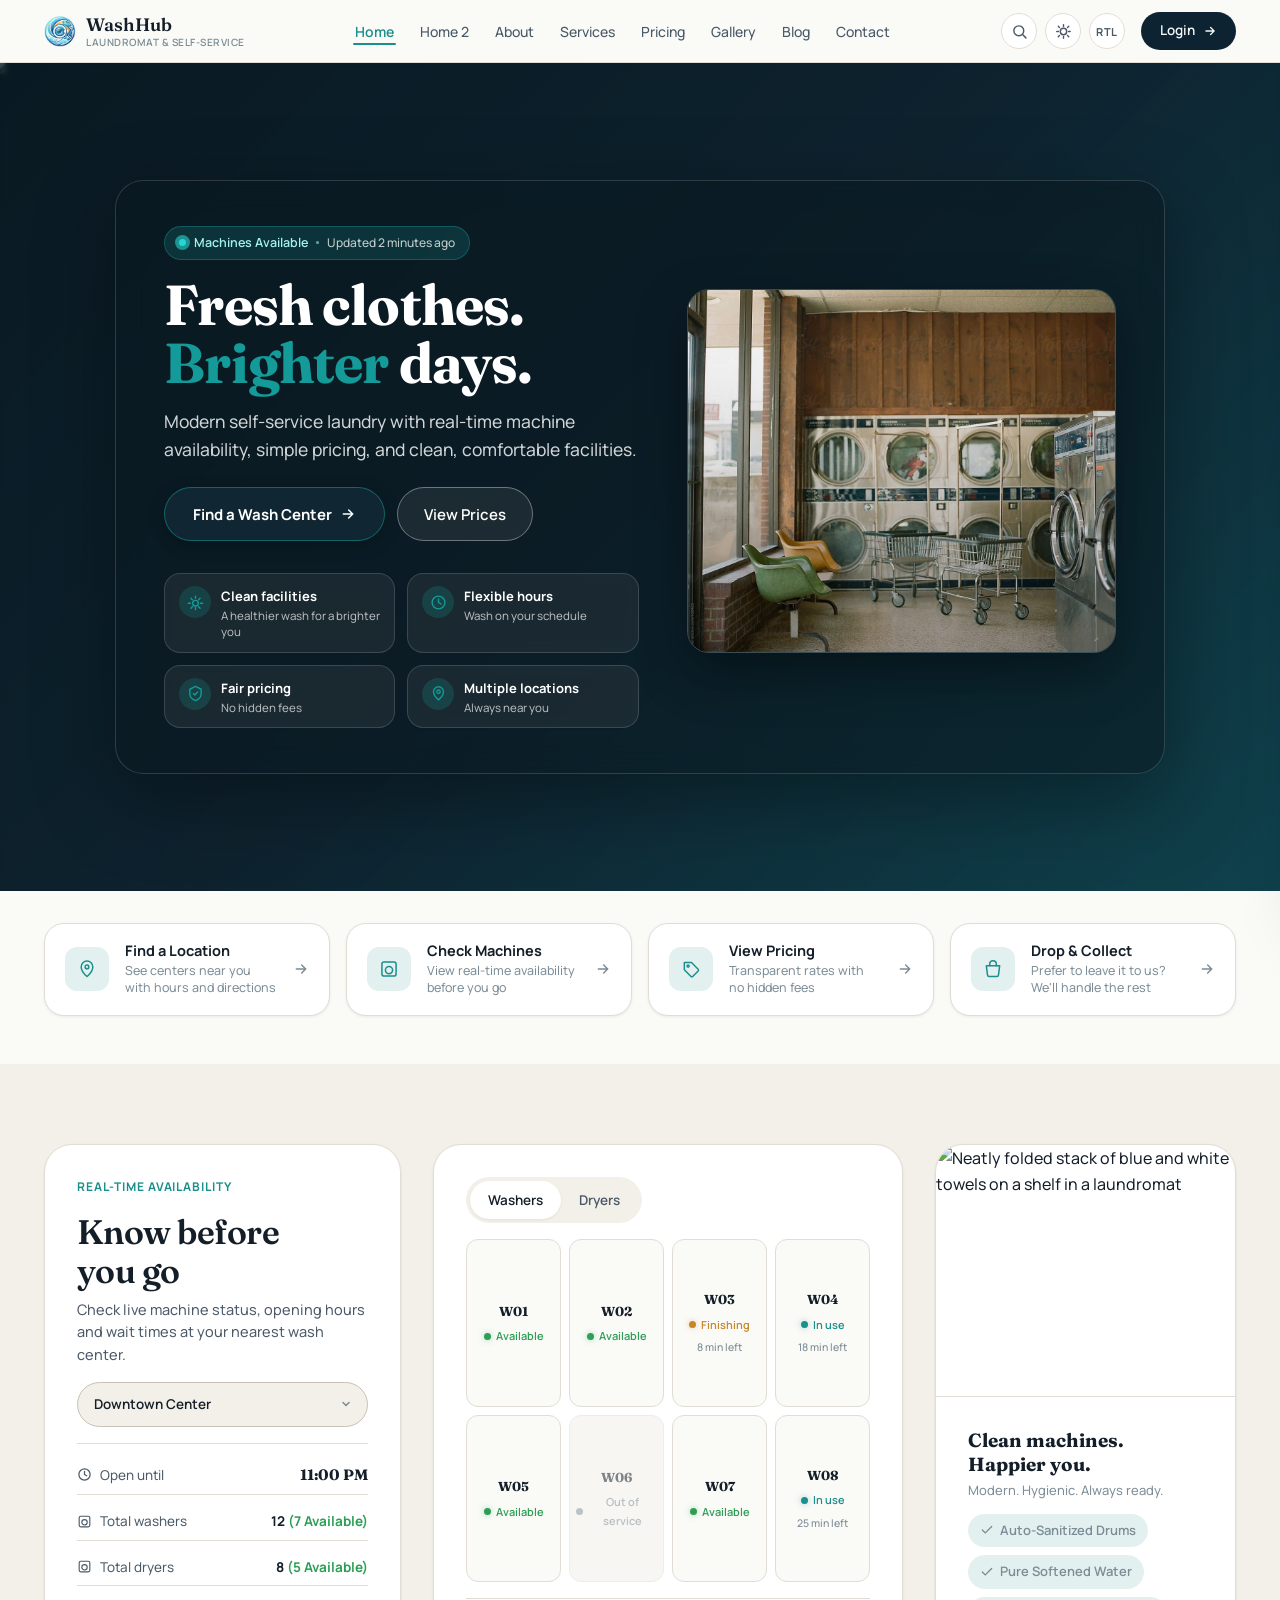
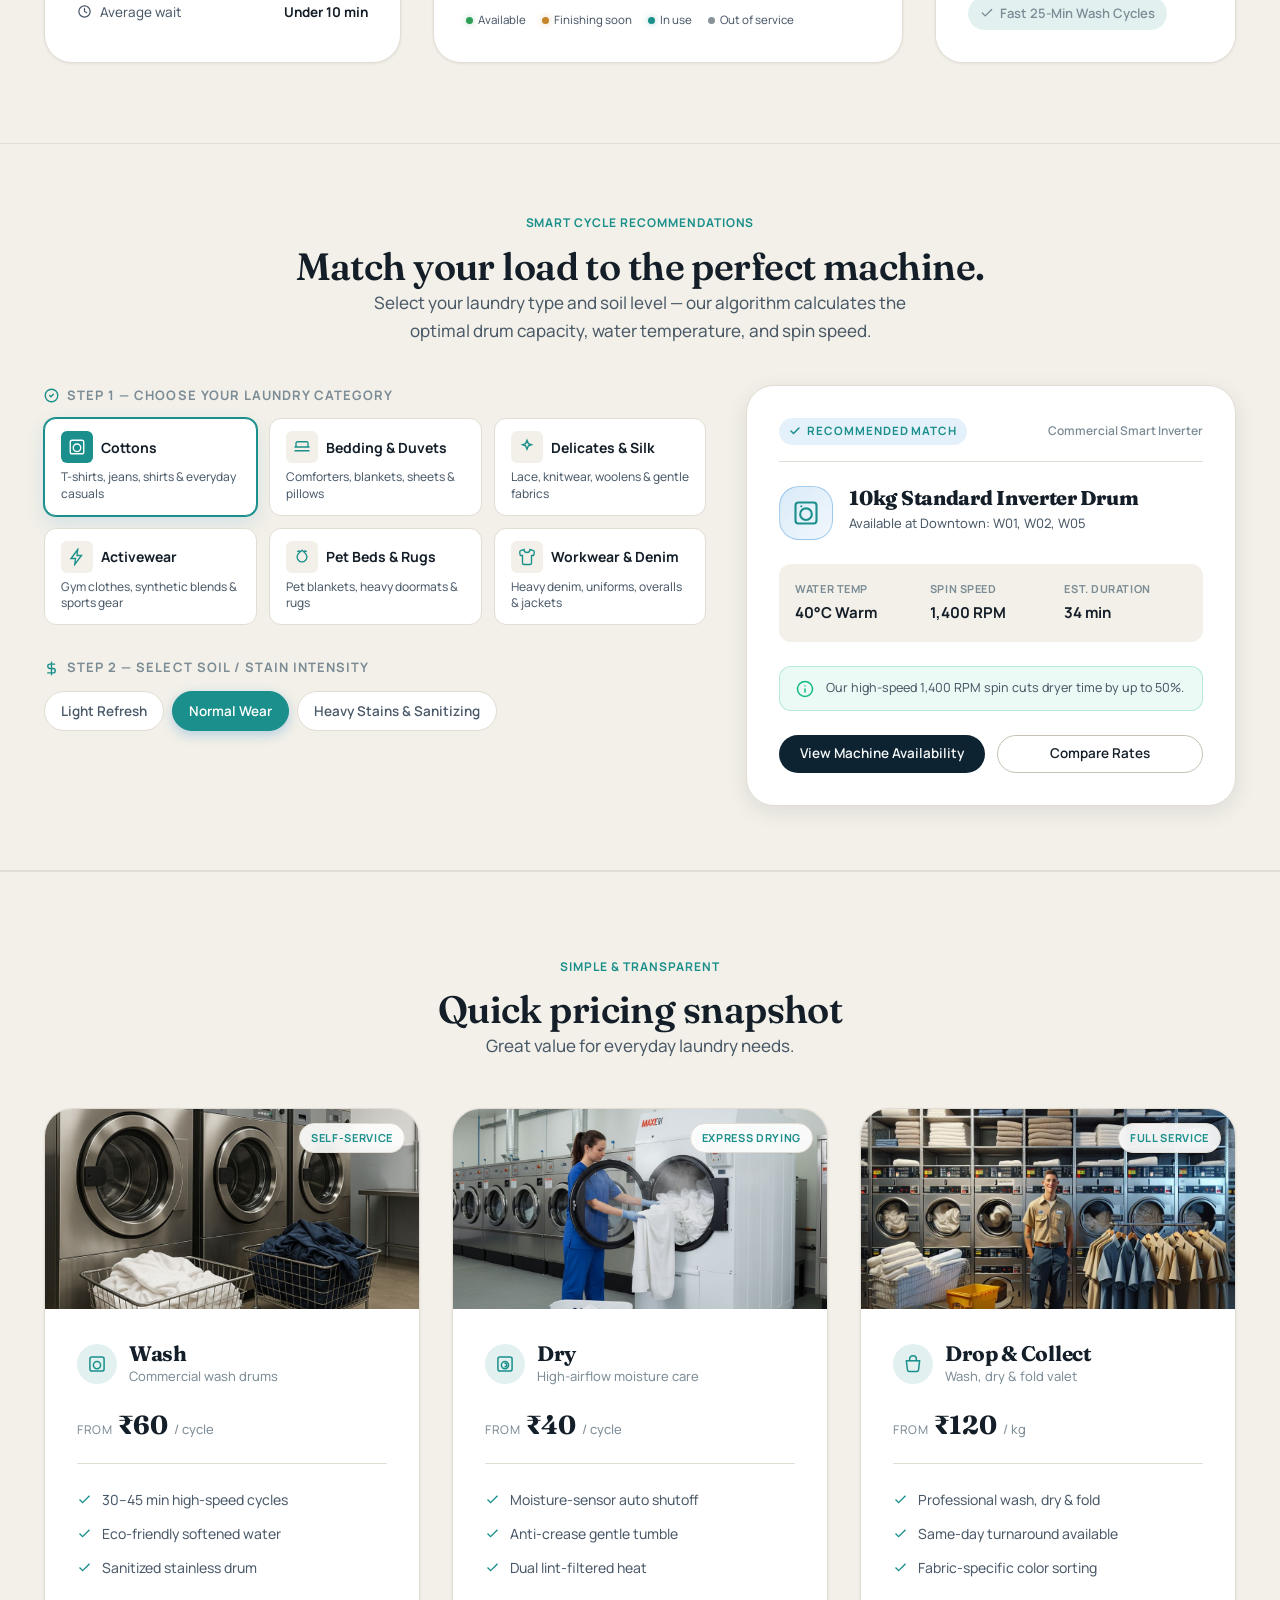
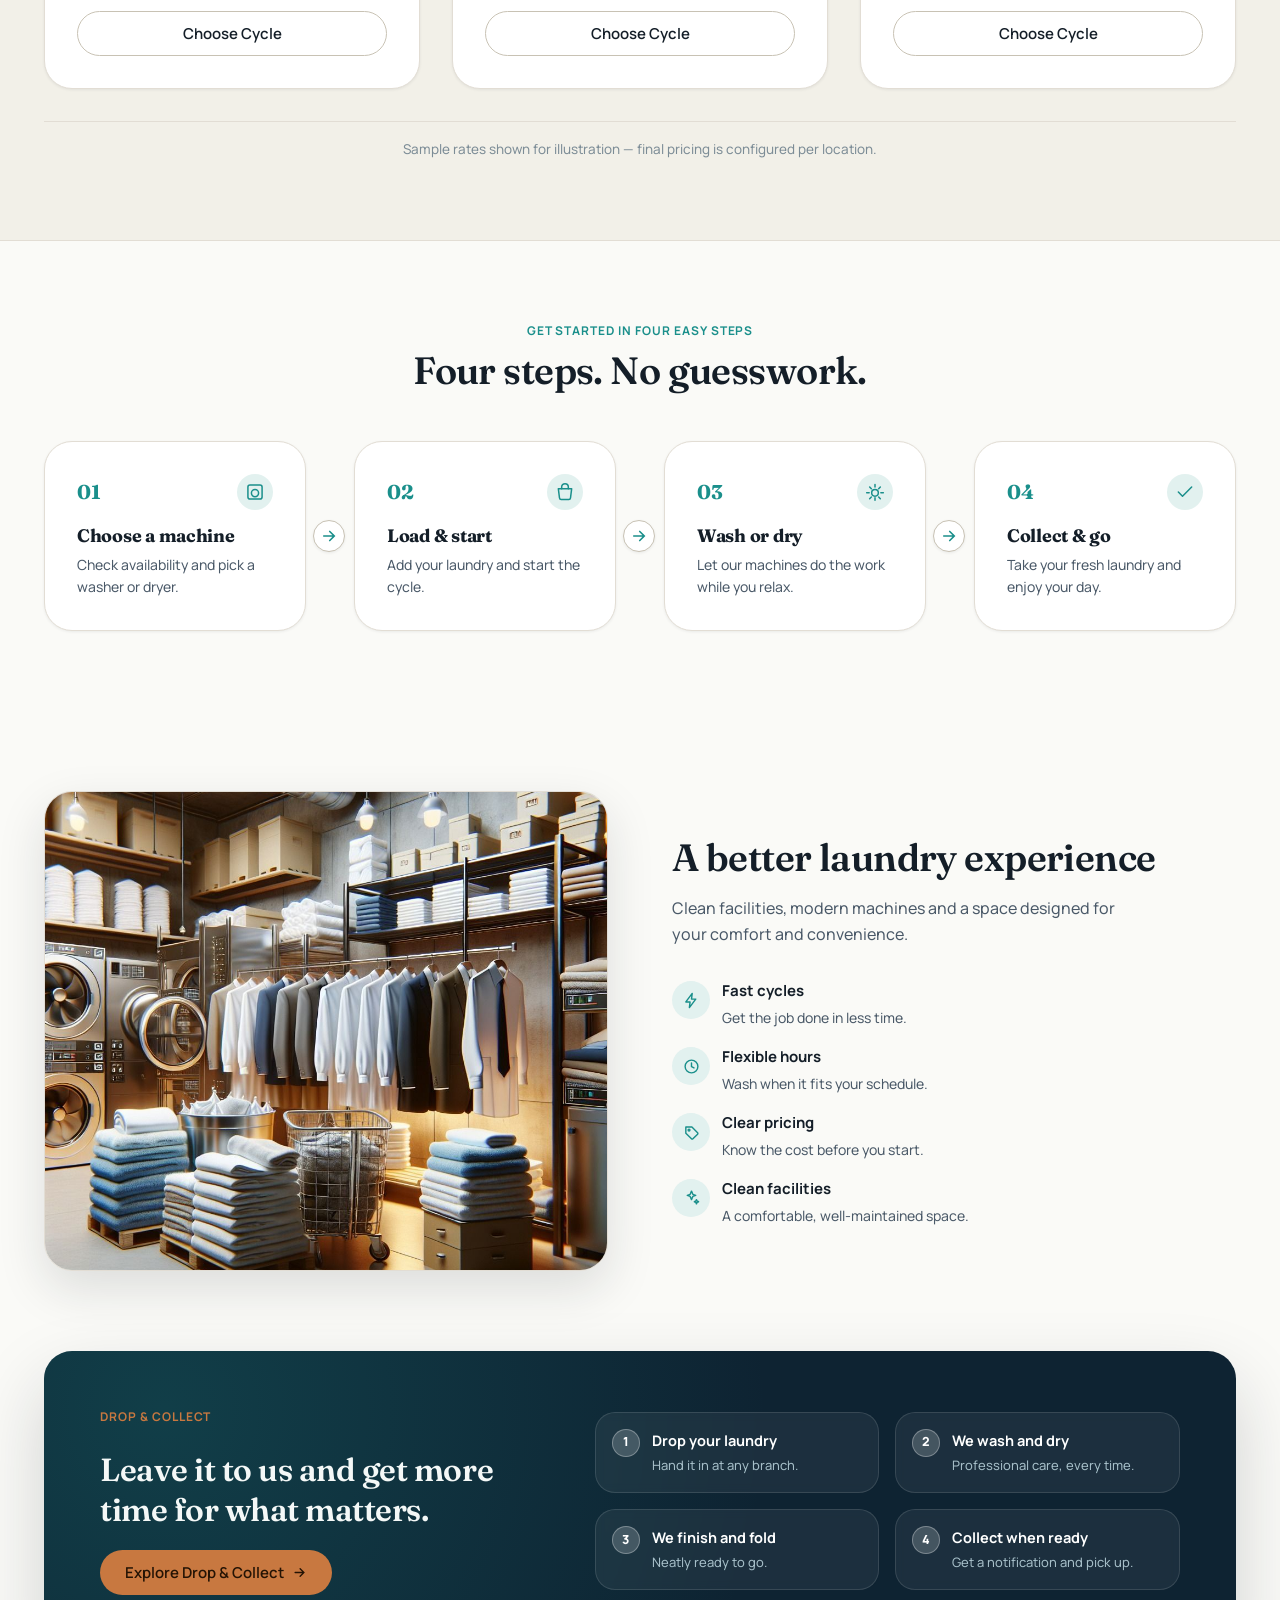
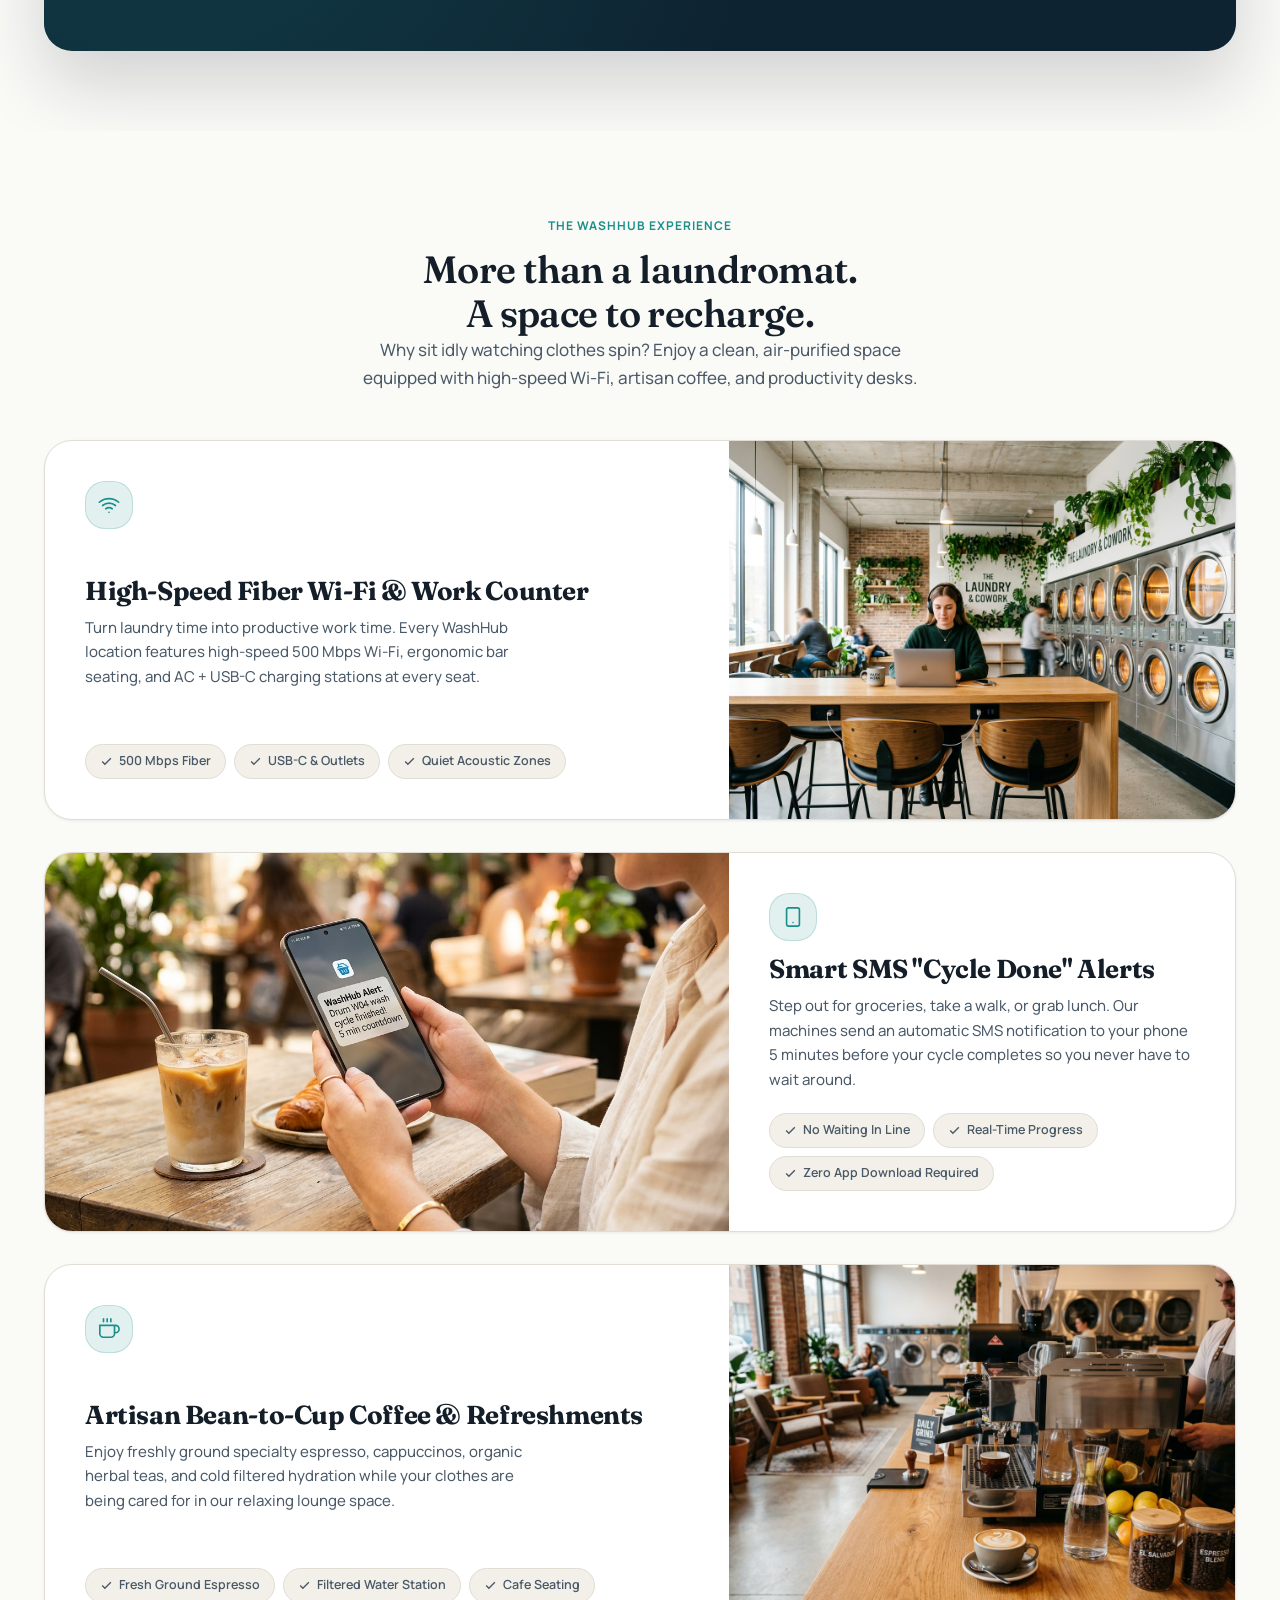
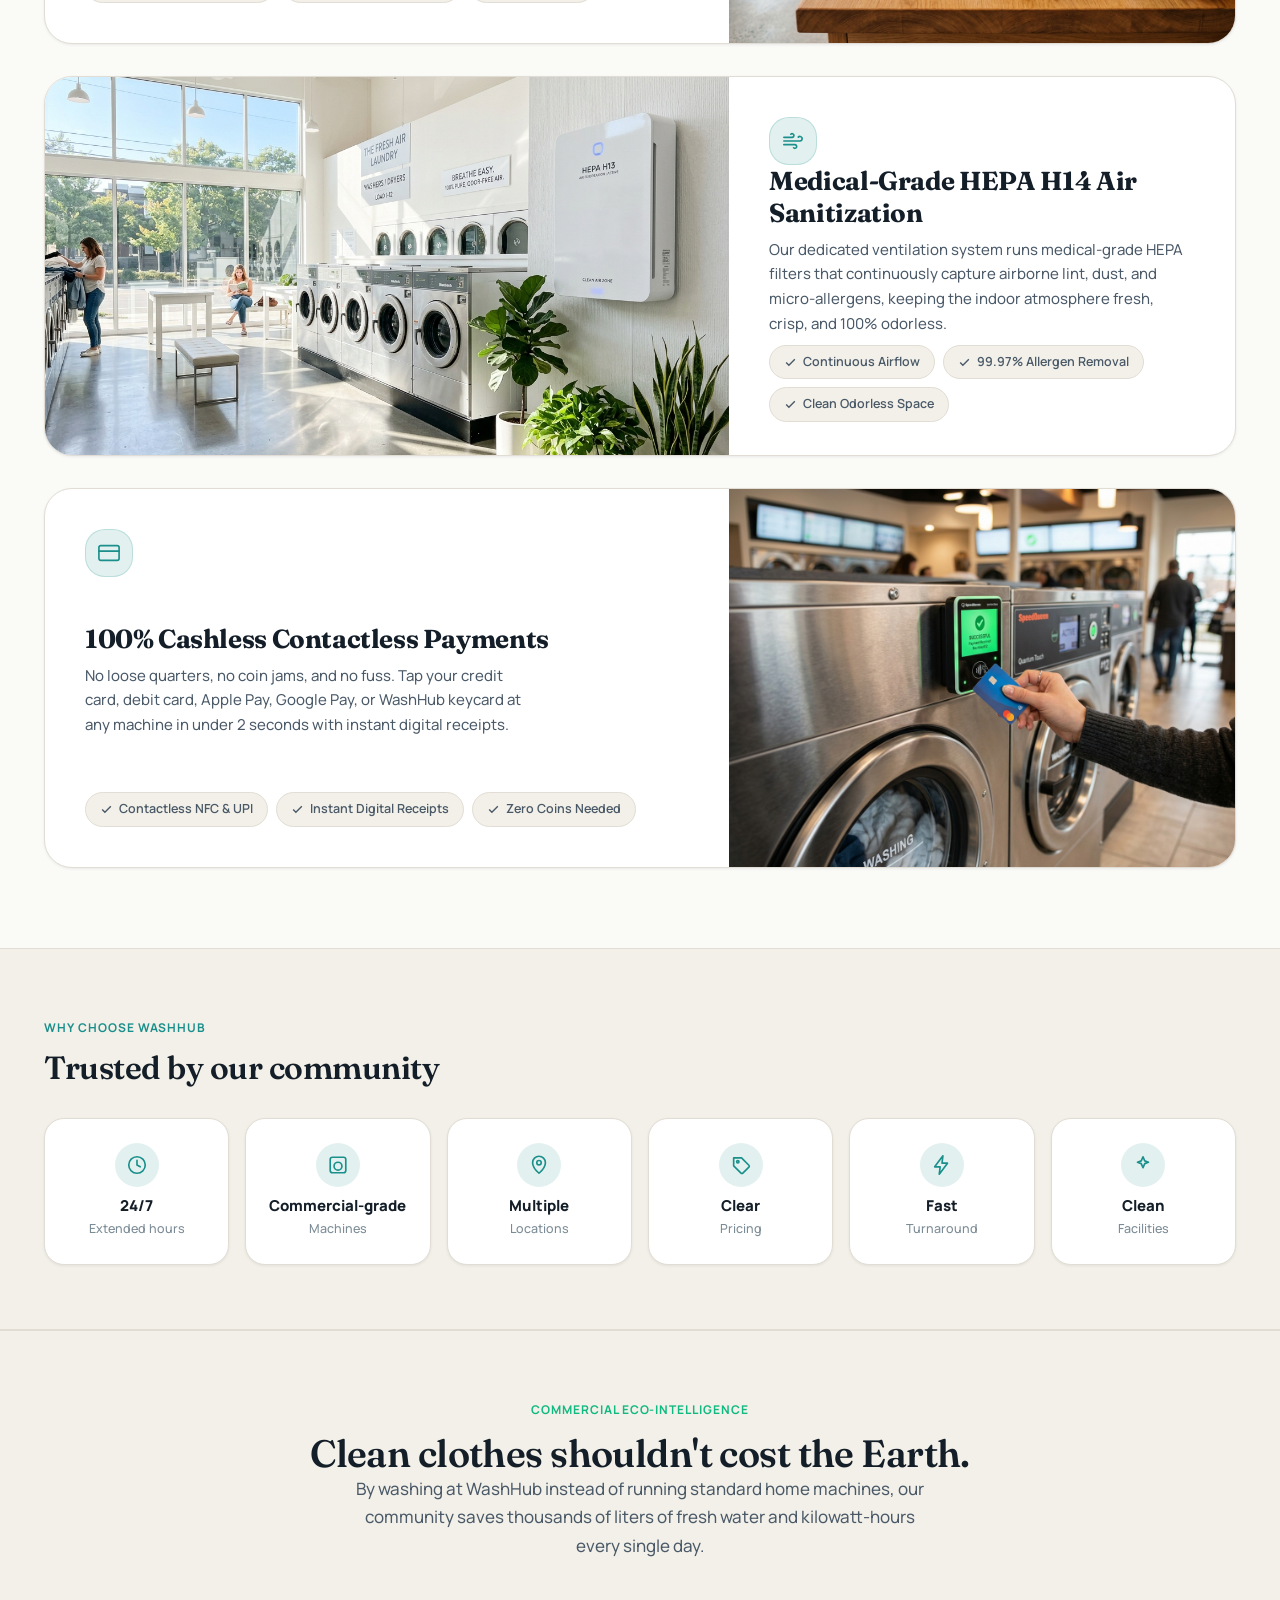
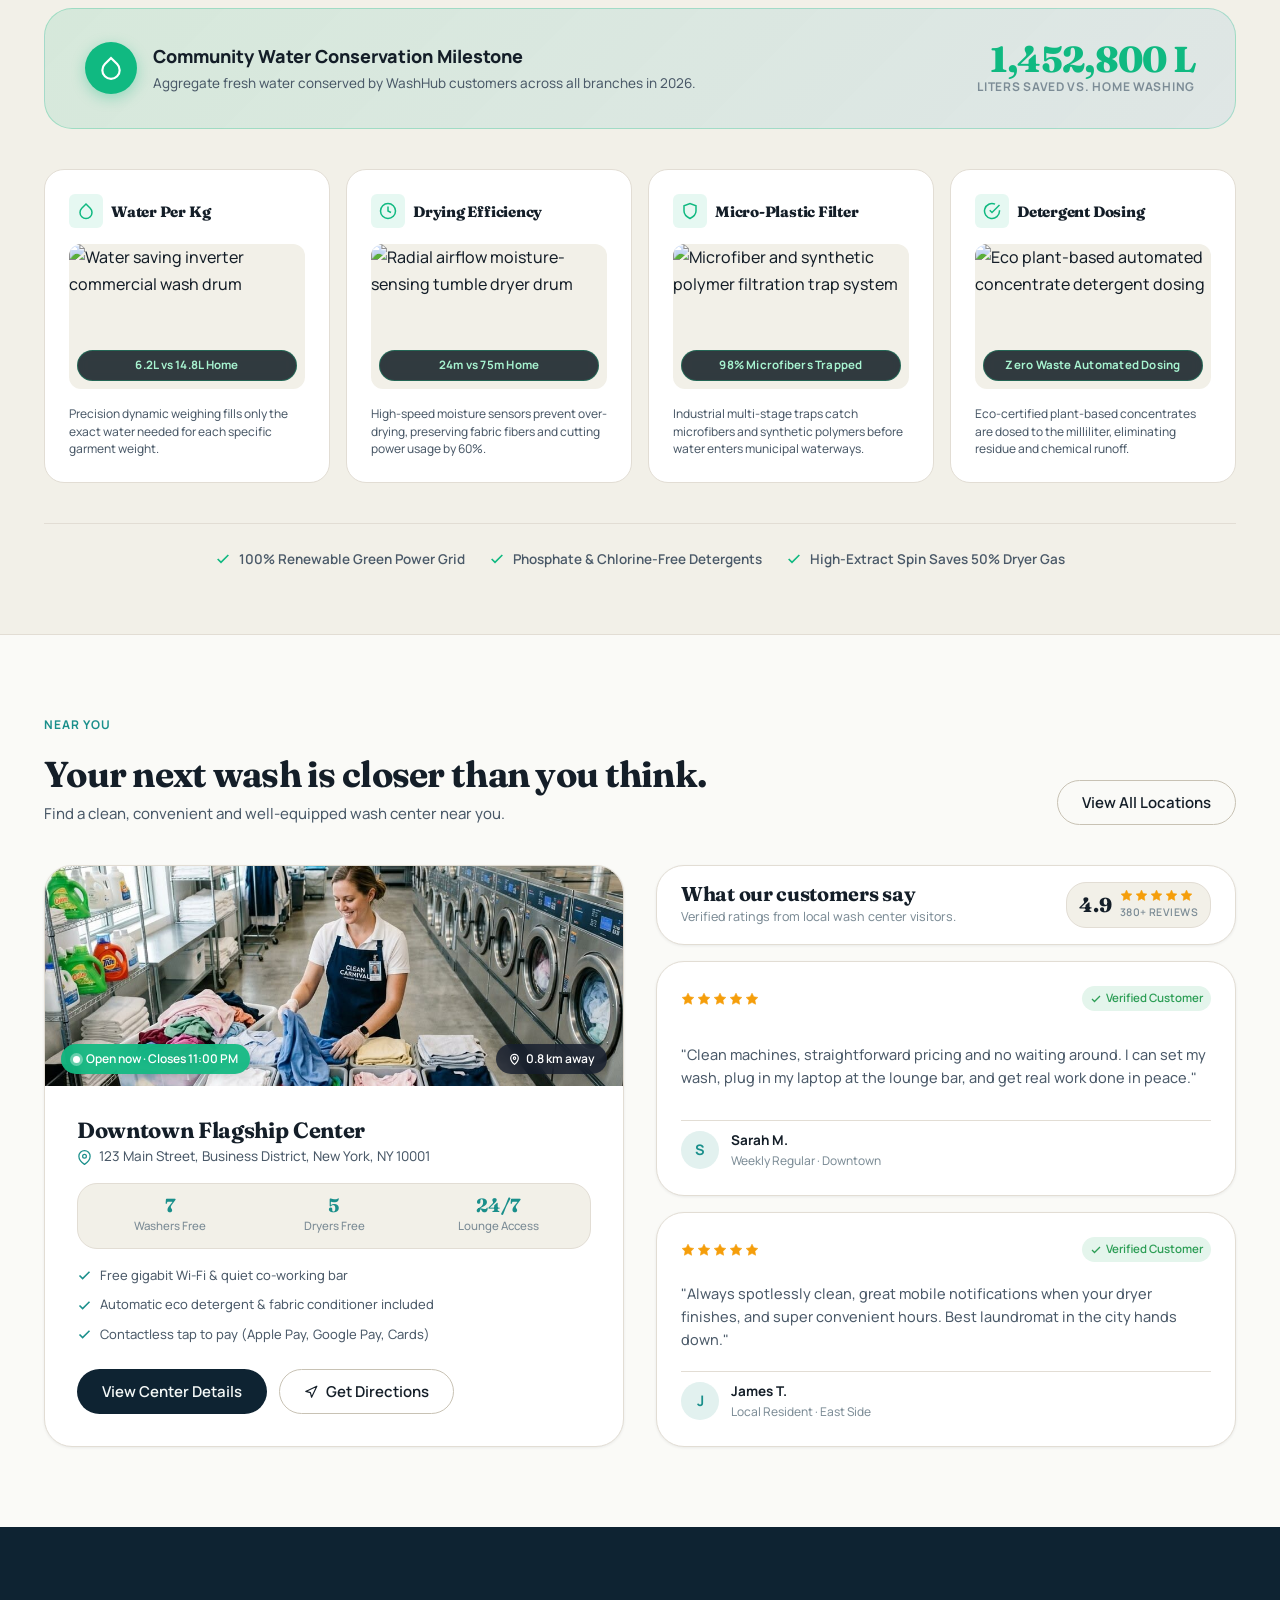
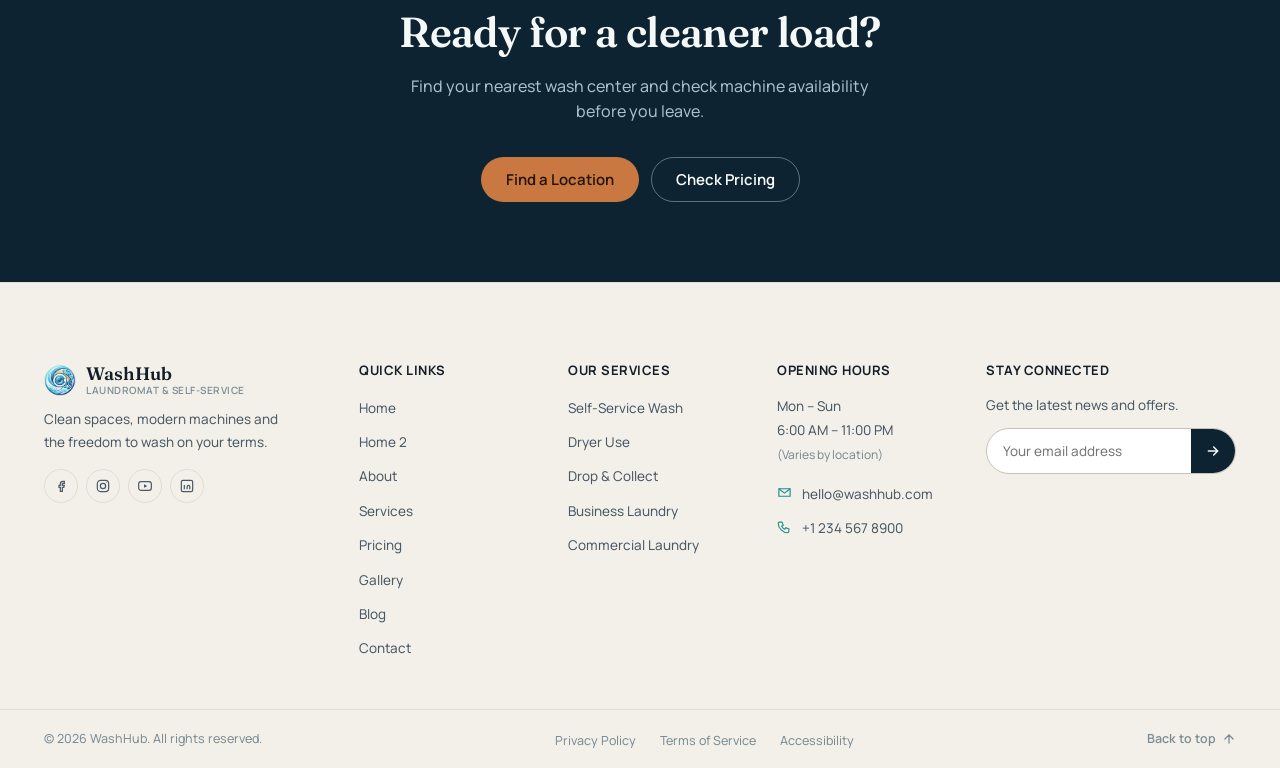
==== index.html @ 9988193b "feat: add custom brand logo, favicons, and local image assets" ====
<!DOCTYPE html>
<html lang="en" dir="ltr" data-theme="light">
<head>
<meta charset="UTF-8">
<meta name="viewport" content="width=device-width, initial-scale=1.0">
<title>WashHub — Modern Self-Service Laundromat</title>
<meta name="description" content="Modern self-service laundromat with real-time machine availability, fair pricing and clean, comfortable facilities.">
<link rel="preconnect" href="https://fonts.googleapis.com">
<link rel="preconnect" href="https://fonts.gstatic.com" crossorigin>
<link href="https://fonts.googleapis.com/css2?family=Manrope:wght@400;500;600;700;800&family=Fraunces:opsz,wght@9..144,500;9..144,600&display=swap" rel="stylesheet">
<link rel="stylesheet" href="style.css">
<link rel="icon" type="image/png" href="Assets/logo.png">
<link rel="apple-touch-icon" href="Assets/logo.png">
</head>
<body>
 
<!-- ============ HEADER ============ -->
<header class="site-header" id="siteHeader">
  <div class="container header-inner">
    <a href="index.html" class="brand" aria-label="WashHub home">
      <span class="brand-mark" aria-hidden="true">
        <img src="Assets/logo.png" alt="" width="32" height="32" class="brand-logo-img">
      </span>
      <span class="brand-text">
        <span class="brand-name">WashHub</span>
        <span class="brand-sub">LAUNDROMAT &amp; SELF-SERVICE</span>
      </span>
    </a>

    <nav class="primary-nav" id="primaryNav" aria-label="Primary navigation">
      <ul>
        <li><a href="index.html" class="nav-link is-active" aria-current="page">Home</a></li>
        <li><a href="home-2.html" class="nav-link">Home 2</a></li>
        <li><a href="about.html" class="nav-link">About</a></li>
        <li><a href="services.html" class="nav-link">Services</a></li>
        <li><a href="pricing.html" class="nav-link">Pricing</a></li>
        <li><a href="gallery.html" class="nav-link">Gallery</a></li>
        <li><a href="blog.html" class="nav-link">Blog</a></li>
        <li><a href="contact.html" class="nav-link">Contact</a></li>
      </ul>
    </nav>

    <div class="header-actions">
      <button class="icon-btn search-toggle" id="searchBtn" type="button" aria-label="Search WashHub">
        <svg width="17" height="17" viewBox="0 0 24 24" fill="none" stroke="currentColor" stroke-width="2" stroke-linecap="round"><circle cx="11" cy="11" r="7"/><path d="m21 21-4.3-4.3"/></svg>
      </button>
      <button class="icon-btn theme-toggle" id="themeToggle" type="button" aria-label="Switch to dark mode" aria-pressed="false">
        <svg class="icon-sun" width="17" height="17" viewBox="0 0 24 24" fill="none" stroke="currentColor" stroke-width="2" stroke-linecap="round"><circle cx="12" cy="12" r="4.5"/><path d="M12 2.5v2.4M12 19.1v2.4M4.6 4.6l1.7 1.7M17.7 17.7l1.7 1.7M2.5 12h2.4M19.1 12h2.4M4.6 19.4l1.7-1.7M17.7 6.3l1.7-1.7"/></svg>
        <svg class="icon-moon" width="17" height="17" viewBox="0 0 24 24" fill="none" stroke="currentColor" stroke-width="2" stroke-linecap="round"><path d="M20 14.5A8.5 8.5 0 1 1 9.5 4a7 7 0 0 0 10.5 10.5Z"/></svg>
      </button>
      <button class="icon-btn dir-toggle" id="dirToggle" type="button" aria-label="Switch to right-to-left layout">
        <span class="dir-toggle-label">RTL</span>
      </button>
      <a href="login.html" class="btn btn-primary btn-compact header-cta">
        Login
        <svg width="14" height="14" viewBox="0 0 24 24" fill="none" stroke="currentColor" stroke-width="2.2" stroke-linecap="round"><path d="M5 12h14M13 6l6 6-6 6"/></svg>
      </a>
      <button class="menu-btn" id="menuBtn" type="button" aria-label="Open navigation menu" aria-expanded="false" aria-controls="mobileNav">
        <span></span><span></span><span></span>
      </button>
    </div>
  </div>
</header>

<!-- ============ MOBILE NAV DRAWER ============ -->
<div class="mobile-nav-scrim" id="mobileScrim" aria-hidden="true"></div>
<nav class="mobile-nav" id="mobileNav" aria-label="Mobile navigation" aria-hidden="true">
  <div class="mobile-nav-head">
    <span class="brand-name" style="font-family:var(--font-display);font-size:18px;">WashHub</span>
    <button class="icon-btn" id="mobileClose" aria-label="Close navigation menu">
      <svg width="18" height="18" viewBox="0 0 24 24" fill="none" stroke="currentColor" stroke-width="2" stroke-linecap="round"><path d="M6 6l12 12M18 6 6 18"/></svg>
    </button>
  </div>
  <ul>
    <li><a href="index.html" class="is-active" aria-current="page">Home</a></li>
    <li><a href="home-2.html">Home 2</a></li>
    <li><a href="about.html">About</a></li>
    <li><a href="services.html">Services</a></li>
    <li><a href="pricing.html">Pricing</a></li>
    <li><a href="gallery.html">Gallery</a></li>
    <li><a href="blog.html">Blog</a></li>
    <li><a href="contact.html">Contact</a></li>
  </ul>
  <div class="mobile-nav-foot">
    <div class="mobile-nav-foot-row">
      <button class="icon-btn theme-toggle" id="themeToggleMobile" type="button" aria-label="Toggle dark mode" style="width:auto;padding-inline:var(--sp-3);border-radius:var(--radius-md);flex:1;justify-content:flex-start;gap:var(--sp-2);">
        <svg class="icon-sun" width="17" height="17" viewBox="0 0 24 24" fill="none" stroke="currentColor" stroke-width="2" stroke-linecap="round"><circle cx="12" cy="12" r="4.5"/><path d="M12 2.5v2.4M12 19.1v2.4M4.6 4.6l1.7 1.7M17.7 17.7l1.7 1.7M2.5 12h2.4M19.1 12h2.4M4.6 19.4l1.7-1.7M17.7 6.3l1.7-1.7"/></svg>
        <svg class="icon-moon" width="17" height="17" viewBox="0 0 24 24" fill="none" stroke="currentColor" stroke-width="2" stroke-linecap="round"><path d="M20 14.5A8.5 8.5 0 1 1 9.5 4a7 7 0 0 0 10.5 10.5Z"/></svg>
        <span>Theme</span>
      </button>
      <button class="dir-toggle" id="dirToggleMobile" type="button" aria-label="Toggle direction" style="border-radius:var(--radius-md);flex:1;justify-content:center;">
        <span class="dir-toggle-label">RTL</span>
      </button>
    </div>
    <a href="login.html" class="btn btn-primary" style="width:100%;justify-content:center;">Login</a>
  </div>
</nav>

<main id="main">

  <!-- ============ EDITORIAL GLASSMORPHISM HERO SECTION ============ -->
  <section class="hero-editorial" id="hero" aria-label="Welcome to WashHub">
    <!-- Immersive Background Photography & Ambient Overlay -->
    <div class="hero-bg-wrapper" aria-hidden="true">
      <img class="hero-bg-img" src="https://images.unsplash.com/photo-1545173168-9f1947eebb7f?auto=format&fit=crop&w=2000&q=85" alt="" loading="eager" fetchpriority="high">
      <div class="hero-bg-overlay"></div>
    </div>

    <!-- Center Glassmorphism Content Panel -->
    <div class="hero-glass-container">

      <!-- Two-Column Editorial Body -->
      <div class="hero-glass-body">

        <!-- Left Column: Copy, CTAs & 2x2 Feature Cards -->
        <div class="hero-glass-left">
          <!-- Live Status Badge (Pulse Dot, No Emojis) -->
          <div class="hero-live-badge">
            <span class="pulse-dot" aria-hidden="true"></span>
            <span class="badge-status-text">Machines Available</span>
            <span class="badge-dot-divider" aria-hidden="true"></span>
            <span class="badge-time-text">Updated 2 minutes ago</span>
          </div>

          <!-- Editorial Headline -->
          <h1 class="hero-glass-headline">
            Fresh clothes.<br>
            <span class="hero-teal-word">Brighter</span> days.
          </h1>

          <!-- Description -->
          <p class="hero-glass-desc">
            Modern self-service laundry with real-time machine availability, simple pricing, and clean, comfortable facilities.
          </p>

          <!-- Action Buttons -->
          <div class="hero-glass-actions">
            <a href="#locations" class="btn btn-hero-primary">
              <span>Find a Wash Center</span>
              <svg width="16" height="16" viewBox="0 0 24 24" fill="none" stroke="currentColor" stroke-width="2.2" stroke-linecap="round"><path d="M5 12h14M13 6l6 6-6 6"/></svg>
            </a>
            <a href="#pricing" class="btn btn-hero-secondary">
              <span>View Prices</span>
            </a>
          </div>

          <!-- 2x2 Benefit Cards Grid (Vector Icons, No Emojis) -->
          <div class="hero-benefit-grid">
            <div class="hero-benefit-card">
              <span class="hero-benefit-icon" aria-hidden="true">
                <svg width="17" height="17" viewBox="0 0 24 24" fill="none" stroke="currentColor" stroke-width="2" stroke-linecap="round" stroke-linejoin="round"><path d="M12 3v3M18.4 6l-2 2M22 13h-3M18.4 20l-2-2M12 22v-3M5.6 20l2-2M2 13h3M5.6 6l2 2"/><circle cx="12" cy="13" r="4"/></svg>
              </span>
              <div class="hero-benefit-text">
                <strong>Clean facilities</strong>
                <span>A healthier wash for a brighter you</span>
              </div>
            </div>

            <div class="hero-benefit-card">
              <span class="hero-benefit-icon" aria-hidden="true">
                <svg width="17" height="17" viewBox="0 0 24 24" fill="none" stroke="currentColor" stroke-width="2" stroke-linecap="round" stroke-linejoin="round"><circle cx="12" cy="12" r="9"/><path d="M12 7v5l3.5 2"/></svg>
              </span>
              <div class="hero-benefit-text">
                <strong>Flexible hours</strong>
                <span>Wash on your schedule</span>
              </div>
            </div>

            <div class="hero-benefit-card">
              <span class="hero-benefit-icon" aria-hidden="true">
                <svg width="17" height="17" viewBox="0 0 24 24" fill="none" stroke="currentColor" stroke-width="2" stroke-linecap="round" stroke-linejoin="round"><path d="M12 2 4 6v6c0 5 3.4 8.4 8 10 4.6-1.6 8-5 8-10V6l-8-4Z"/><path d="m9 12 2 2 4-4"/></svg>
              </span>
              <div class="hero-benefit-text">
                <strong>Fair pricing</strong>
                <span>No hidden fees</span>
              </div>
            </div>

            <div class="hero-benefit-card">
              <span class="hero-benefit-icon" aria-hidden="true">
                <svg width="17" height="17" viewBox="0 0 24 24" fill="none" stroke="currentColor" stroke-width="2" stroke-linecap="round" stroke-linejoin="round"><path d="M12 21s7-6.1 7-11.5A7 7 0 0 0 5 9.5C5 14.9 12 21 12 21Z"/><circle cx="12" cy="9.5" r="2.4"/></svg>
              </span>
              <div class="hero-benefit-text">
                <strong>Multiple locations</strong>
                <span>Always near you</span>
              </div>
            </div>
          </div>
        </div>

        <!-- Right Column: Elevated Visual Carousel with Overlapping Status Card -->
        <div class="hero-glass-right">
          <div class="hero-visual-wrap">
            <div class="hero-carousel" id="heroCarousel" aria-roledescription="carousel" aria-label="WashHub Facility Highlights">
              <div class="hero-carousel-slides">
                <!-- Slide 1 -->
                <div class="hero-carousel-slide is-active" data-hero-slide="0" role="group" aria-roledescription="slide" aria-label="1 of 3: Premium modern laundry facility">
                  <img class="hero-machine-photo" src="Assets/Home/Hero1.jpg" alt="Pristine modern laundromat interior with high-efficiency commercial washers" loading="eager">
                  <div class="hero-machine-sheen" aria-hidden="true"></div>
                </div>
                <!-- Slide 2 -->
                <div class="hero-carousel-slide" data-hero-slide="1" role="group" aria-roledescription="slide" aria-label="2 of 3: Commercial front-load washers">
                  <img class="hero-machine-photo" src="Assets/Home/Hero2.jpg" alt="Commercial stainless steel front-load washing machines operating cleanly" loading="lazy">
                  <div class="hero-machine-sheen" aria-hidden="true"></div>
                </div>
                <!-- Slide 3 -->
                <div class="hero-carousel-slide" data-hero-slide="2" role="group" aria-roledescription="slide" aria-label="3 of 3: Clean towels and folding area">
                  <img class="hero-machine-photo" src="Assets/Home/Hero3.jpg" alt="Freshly washed and neatly folded towels on clean folding counters" loading="lazy">
                  <div class="hero-machine-sheen" aria-hidden="true"></div>
                </div>
              </div>

            </div>
          </div>
        </div>

      </div>
    </div>
  </section>

  <!-- ============ QUICK ACTIONS ============ -->
  <section class="quick-actions" aria-label="Quick actions">
    <div class="container quick-actions-grid">
      <a class="quick-action" href="#locations">
        <span class="qa-icon" aria-hidden="true">
          <svg width="20" height="20" viewBox="0 0 24 24" fill="none" stroke="currentColor" stroke-width="1.8" stroke-linecap="round" stroke-linejoin="round"><path d="M12 21s7-6.1 7-11.5A7 7 0 0 0 5 9.5C5 14.9 12 21 12 21Z"/><circle cx="12" cy="9.5" r="2.2"/></svg>
        </span>
        <span class="qa-text">
          <strong>Find a Location</strong>
          <span>See centers near you with hours and directions</span>
        </span>
        <svg class="qa-arrow" width="16" height="16" viewBox="0 0 24 24" fill="none" stroke="currentColor" stroke-width="2.2" stroke-linecap="round" aria-hidden="true"><path d="M5 12h14M13 6l6 6-6 6"/></svg>
      </a>
      <a class="quick-action" href="#availability">
        <span class="qa-icon" aria-hidden="true">
          <svg width="20" height="20" viewBox="0 0 24 24" fill="none" stroke="currentColor" stroke-width="1.8"><rect x="3.5" y="3.5" width="17" height="17" rx="2.5"/><circle cx="12" cy="13.3" r="4.3"/></svg>
        </span>
        <span class="qa-text">
          <strong>Check Machines</strong>
          <span>View real-time availability before you go</span>
        </span>
        <svg class="qa-arrow" width="16" height="16" viewBox="0 0 24 24" fill="none" stroke="currentColor" stroke-width="2.2" stroke-linecap="round" aria-hidden="true"><path d="M5 12h14M13 6l6 6-6 6"/></svg>
      </a>
      <a class="quick-action" href="#pricing">
        <span class="qa-icon" aria-hidden="true">
          <svg width="20" height="20" viewBox="0 0 24 24" fill="none" stroke="currentColor" stroke-width="1.8" stroke-linecap="round" stroke-linejoin="round"><path d="m20.6 12.3-8-8H4v8.6l8 8a1.4 1.4 0 0 0 2 0l6.6-6.6a1.4 1.4 0 0 0 0-2Z"/><circle cx="8.5" cy="8.5" r="1.3"/></svg>
        </span>
        <span class="qa-text">
          <strong>View Pricing</strong>
          <span>Transparent rates with no hidden fees</span>
        </span>
        <svg class="qa-arrow" width="16" height="16" viewBox="0 0 24 24" fill="none" stroke="currentColor" stroke-width="2.2" stroke-linecap="round" aria-hidden="true"><path d="M5 12h14M13 6l6 6-6 6"/></svg>
      </a>
      <a class="quick-action" href="#drop-collect">
        <span class="qa-icon" aria-hidden="true">
          <svg width="20" height="20" viewBox="0 0 24 24" fill="none" stroke="currentColor" stroke-width="1.8" stroke-linecap="round" stroke-linejoin="round"><path d="M4 8h16l-1.4 11.2a2 2 0 0 1-2 1.8H7.4a2 2 0 0 1-2-1.8L4 8Z"/><path d="M8 8V6a4 4 0 0 1 8 0v2"/></svg>
        </span>
        <span class="qa-text">
          <strong>Drop &amp; Collect</strong>
          <span>Prefer to leave it to us? We'll handle the rest</span>
        </span>
        <svg class="qa-arrow" width="16" height="16" viewBox="0 0 24 24" fill="none" stroke="currentColor" stroke-width="2.2" stroke-linecap="round" aria-hidden="true"><path d="M5 12h14M13 6l6 6-6 6"/></svg>
      </a>
    </div>
  </section>

  <!-- ============ KNOW BEFORE YOU GO ============ -->
  <section class="availability-section" id="availability">
    <div class="container availability-grid">

      <div class="availability-intro">
        <p class="eyebrow">Real-time availability</p>
        <h2>Know before<br>you go</h2>
        <p class="section-lede">Check live machine status, opening hours and wait times at your nearest wash center.</p>

        <label class="center-select">
          <span class="visually-hidden">Choose a center</span>
          <select id="centerSelect">
            <option>Downtown Center</option>
            <option>Riverside Center</option>
            <option>Northside Center</option>
          </select>
          <svg width="12" height="12" viewBox="0 0 24 24" fill="none" stroke="currentColor" stroke-width="3" stroke-linecap="round"><path d="m6 9 6 6 6-6"/></svg>
        </label>

        <dl class="center-stats">
          <div class="center-stat">
            <dt>
              <svg width="15" height="15" viewBox="0 0 24 24" fill="none" stroke="currentColor" stroke-width="2" stroke-linecap="round"><circle cx="12" cy="12" r="9"/><path d="M12 7v5l3.5 2"/></svg>
              Open until
            </dt>
            <dd class="stat-strong">11:00 PM</dd>
          </div>
          <div class="center-stat">
            <dt>
              <svg width="15" height="15" viewBox="0 0 24 24" fill="none" stroke="currentColor" stroke-width="1.8"><rect x="3.5" y="3.5" width="17" height="17" rx="2.5"/><circle cx="12" cy="13.3" r="4.3"/></svg>
              Total washers
            </dt>
            <dd>12 <span class="stat-accent">(7 Available)</span></dd>
          </div>
          <div class="center-stat">
            <dt>
              <svg width="15" height="15" viewBox="0 0 24 24" fill="none" stroke="currentColor" stroke-width="1.8"><rect x="3.5" y="3.5" width="17" height="17" rx="2.5"/><circle cx="12" cy="13.3" r="4.3"/></svg>
              Total dryers
            </dt>
            <dd>8 <span class="stat-accent">(5 Available)</span></dd>
          </div>
          <div class="center-stat">
            <dt>
              <svg width="15" height="15" viewBox="0 0 24 24" fill="none" stroke="currentColor" stroke-width="2" stroke-linecap="round"><circle cx="12" cy="12" r="9"/><path d="M12 7v5l3.5 2"/></svg>
              Average wait
            </dt>
            <dd class="stat-accent">Under 10 min</dd>
          </div>
        </dl>
      </div>

      <div class="machine-dashboard">
        <div class="machine-tabs" role="tablist" aria-label="Machine type">
          <button type="button" class="machine-tab is-active" role="tab" aria-selected="true" data-target="washers">Washers</button>
          <button type="button" class="machine-tab" role="tab" aria-selected="false" data-target="dryers">Dryers</button>
        </div>

        <div class="machine-grid" id="washers" role="tabpanel">
          <button class="machine-card is-available" type="button">
            <span class="m-id">W01</span>
            <span class="m-status"><i class="status-dot" aria-hidden="true"></i>Available</span>
          </button>
          <button class="machine-card is-available" type="button">
            <span class="m-id">W02</span>
            <span class="m-status"><i class="status-dot" aria-hidden="true"></i>Available</span>
          </button>
          <button class="machine-card is-finishing" type="button">
            <span class="m-id">W03</span>
            <span class="m-status"><i class="status-dot" aria-hidden="true"></i>Finishing</span>
            <span class="m-time">8 min left</span>
          </button>
          <button class="machine-card is-inuse" type="button">
            <span class="m-id">W04</span>
            <span class="m-status"><i class="status-dot" aria-hidden="true"></i>In use</span>
            <span class="m-time">18 min left</span>
          </button>
          <button class="machine-card is-available" type="button">
            <span class="m-id">W05</span>
            <span class="m-status"><i class="status-dot" aria-hidden="true"></i>Available</span>
          </button>
          <button class="machine-card is-offline" type="button" disabled>
            <span class="m-id">W06</span>
            <span class="m-status"><i class="status-dot" aria-hidden="true"></i>Out of service</span>
          </button>
          <button class="machine-card is-available" type="button">
            <span class="m-id">W07</span>
            <span class="m-status"><i class="status-dot" aria-hidden="true"></i>Available</span>
          </button>
          <button class="machine-card is-inuse" type="button">
            <span class="m-id">W08</span>
            <span class="m-status"><i class="status-dot" aria-hidden="true"></i>In use</span>
            <span class="m-time">25 min left</span>
          </button>
        </div>

        <div class="machine-grid" id="dryers" role="tabpanel" hidden>
          <button class="machine-card is-available" type="button">
            <span class="m-id">D01</span>
            <span class="m-status"><i class="status-dot" aria-hidden="true"></i>Available</span>
          </button>
          <button class="machine-card is-inuse" type="button">
            <span class="m-id">D02</span>
            <span class="m-status"><i class="status-dot" aria-hidden="true"></i>In use</span>
            <span class="m-time">12 min left</span>
          </button>
          <button class="machine-card is-available" type="button">
            <span class="m-id">D03</span>
            <span class="m-status"><i class="status-dot" aria-hidden="true"></i>Available</span>
          </button>
          <button class="machine-card is-finishing" type="button">
            <span class="m-id">D04</span>
            <span class="m-status"><i class="status-dot" aria-hidden="true"></i>Finishing</span>
            <span class="m-time">5 min left</span>
          </button>
          <button class="machine-card is-available" type="button">
            <span class="m-id">D05</span>
            <span class="m-status"><i class="status-dot" aria-hidden="true"></i>Available</span>
          </button>
          <button class="machine-card is-inuse" type="button">
            <span class="m-id">D06</span>
            <span class="m-status"><i class="status-dot" aria-hidden="true"></i>In use</span>
            <span class="m-time">22 min left</span>
          </button>
        </div>

        <p class="machine-legend">
          <span><i class="status-dot dot-available" aria-hidden="true"></i>Available</span>
          <span><i class="status-dot dot-finishing" aria-hidden="true"></i>Finishing soon</span>
          <span><i class="status-dot dot-inuse" aria-hidden="true"></i>In use</span>
          <span><i class="status-dot dot-offline" aria-hidden="true"></i>Out of service</span>
        </p>
      </div>

      <figure class="availability-photo">
        <img src="https://images.unsplash.com/photo-1517677208171-0bc6725a3e60?auto=format&fit=crop&w=900&q=80" alt="Neatly folded stack of blue and white towels on a shelf in a laundromat">
        <figcaption>
          <div class="avail-photo-copy">
            <strong>Clean machines.<br>Happier you.</strong>
            <span>Modern. Hygienic. Always ready.</span>
          </div>
          <div class="avail-photo-features">
            <span class="avail-feature-pill">
              <svg width="14" height="14" viewBox="0 0 24 24" fill="none" stroke="currentColor" stroke-width="2.2" stroke-linecap="round"><polyline points="20 6 9 17 4 12"/></svg>
              Auto-Sanitized Drums
            </span>
            <span class="avail-feature-pill">
              <svg width="14" height="14" viewBox="0 0 24 24" fill="none" stroke="currentColor" stroke-width="2.2" stroke-linecap="round"><polyline points="20 6 9 17 4 12"/></svg>
              Pure Softened Water
            </span>
            <span class="avail-feature-pill">
              <svg width="14" height="14" viewBox="0 0 24 24" fill="none" stroke="currentColor" stroke-width="2.2" stroke-linecap="round"><polyline points="20 6 9 17 4 12"/></svg>
              Fast 25-Min Wash Cycles
            </span>
          </div>
        </figcaption>
      </figure>

    </div>
  </section>

  <!-- ============ SMART WASH & FABRIC ASSISTANT (Exclusive to Home) ============ -->
  <section class="fabric-assistant-section" id="fabric-assistant" aria-labelledby="faHeading">
    <div class="container">
      <div class="section-head" style="margin-block-end:0;">
        <div>
          <p class="eyebrow">Smart cycle recommendations</p>
          <h2 id="faHeading">Match your load to the perfect machine.</h2>
          <p class="section-lede">Select your laundry type and soil level — our algorithm calculates the optimal drum capacity, water temperature, and spin speed.</p>
        </div>
      </div>

      <div class="fa-grid">
        <div class="fa-controls">
          <!-- Step 1: Fabric Category -->
          <div>
            <div class="fa-group-label">
              <svg width="15" height="15" viewBox="0 0 24 24" fill="none" stroke="currentColor" stroke-width="2.2" stroke-linecap="round"><circle cx="12" cy="12" r="10"/><path d="m9 12 2 2 4-4"/></svg>
              Step 1 — Choose your laundry category
            </div>
            <div class="fa-fabric-options" role="radiogroup" aria-label="Fabric Category">
              <button type="button" class="fa-option-btn is-active" data-fabric="cottons" role="radio" aria-checked="true">
                <div class="fa-option-head">
                  <span class="fa-option-icon">
                    <svg width="18" height="18" viewBox="0 0 24 24" fill="none" stroke="currentColor" stroke-width="1.8"><rect x="3" y="3" width="18" height="18" rx="2.5"/><circle cx="12" cy="13" r="5"/></svg>
                  </span>
                  <span class="fa-option-title">Cottons</span>
                </div>
                <span class="fa-option-desc">T-shirts, jeans, shirts &amp; everyday casuals</span>
              </button>

              <button type="button" class="fa-option-btn" data-fabric="bedding" role="radio" aria-checked="false">
                <div class="fa-option-head">
                  <span class="fa-option-icon">
                    <svg width="18" height="18" viewBox="0 0 24 24" fill="none" stroke="currentColor" stroke-width="1.8"><path d="M2 17h20M2 12h20M4 12V7a2 2 0 0 1 2-2h12a2 2 0 0 1 2 2v5"/></svg>
                  </span>
                  <span class="fa-option-title">Bedding &amp; Duvets</span>
                </div>
                <span class="fa-option-desc">Comforters, blankets, sheets &amp; pillows</span>
              </button>

              <button type="button" class="fa-option-btn" data-fabric="delicates" role="radio" aria-checked="false">
                <div class="fa-option-head">
                  <span class="fa-option-icon">
                    <svg width="18" height="18" viewBox="0 0 24 24" fill="none" stroke="currentColor" stroke-width="1.8"><path d="m12 3 1.9 4.5L18 9l-4.1 1.5L12 15l-1.9-4.5L6 9l4.1-1.5L12 3Z"/></svg>
                  </span>
                  <span class="fa-option-title">Delicates &amp; Silk</span>
                </div>
                <span class="fa-option-desc">Lace, knitwear, woolens &amp; gentle fabrics</span>
              </button>

              <button type="button" class="fa-option-btn" data-fabric="activewear" role="radio" aria-checked="false">
                <div class="fa-option-head">
                  <span class="fa-option-icon">
                    <svg width="18" height="18" viewBox="0 0 24 24" fill="none" stroke="currentColor" stroke-width="1.8"><path d="M13 2 4 14h6l-1 8 9-12h-6l1-8Z"/></svg>
                  </span>
                  <span class="fa-option-title">Activewear</span>
                </div>
                <span class="fa-option-desc">Gym clothes, synthetic blends &amp; sports gear</span>
              </button>

              <button type="button" class="fa-option-btn" data-fabric="pets" role="radio" aria-checked="false">
                <div class="fa-option-head">
                  <span class="fa-option-icon">
                    <svg width="18" height="18" viewBox="0 0 24 24" fill="none" stroke="currentColor" stroke-width="1.8"><path d="M10 5.172a3 3 0 0 0-4.242 0M18.242 5.172a3 3 0 0 0-4.242 0M12 18.5a6.5 6.5 0 0 0 6.5-6.5c0-4-6.5-9-6.5-9s-6.5 5-6.5 9a6.5 6.5 0 0 0 6.5 6.5Z"/></svg>
                  </span>
                  <span class="fa-option-title">Pet Beds &amp; Rugs</span>
                </div>
                <span class="fa-option-desc">Pet blankets, heavy doormats &amp; rugs</span>
              </button>

              <button type="button" class="fa-option-btn" data-fabric="workwear" role="radio" aria-checked="false">
                <div class="fa-option-head">
                  <span class="fa-option-icon">
                    <svg width="18" height="18" viewBox="0 0 24 24" fill="none" stroke="currentColor" stroke-width="1.8"><path d="M20.38 3.46 16 2a4 4 0 0 1-8 0L3.62 3.46a2 2 0 0 0-1.34 2.23l.58 3.47a1 1 0 0 0 .99.84H6v10c0 1.1.9 2 2 2h8a2 2 0 0 0 2-2V10h2.15a1 1 0 0 0 .99-.84l.58-3.47a2 2 0 0 0-1.34-2.23z"/></svg>
                  </span>
                  <span class="fa-option-title">Workwear &amp; Denim</span>
                </div>
                <span class="fa-option-desc">Heavy denim, uniforms, overalls &amp; jackets</span>
              </button>
            </div>
          </div>

          <!-- Step 2: Soil Level -->
          <div>
            <div class="fa-group-label">
              <svg width="15" height="15" viewBox="0 0 24 24" fill="none" stroke="currentColor" stroke-width="2.2" stroke-linecap="round"><path d="M12 2v20M17 5H9.5a3.5 3.5 0 0 0 0 7h5a3.5 3.5 0 0 1 0 7H6"/></svg>
              Step 2 — Select soil / stain intensity
            </div>
            <div class="fa-soil-options" role="radiogroup" aria-label="Soil Level">
              <button type="button" class="fa-soil-btn" data-soil="light" role="radio" aria-checked="false">Light Refresh</button>
              <button type="button" class="fa-soil-btn is-active" data-soil="normal" role="radio" aria-checked="true">Normal Wear</button>
              <button type="button" class="fa-soil-btn" data-soil="heavy" role="radio" aria-checked="false">Heavy Stains &amp; Sanitizing</button>
            </div>
          </div>
        </div>

        <!-- Result Card -->
        <div class="fa-result-card" role="region" aria-label="Cycle Recommendation">
          <div class="fa-result-head">
            <span class="fa-result-badge">
              <svg width="12" height="12" viewBox="0 0 24 24" fill="none" stroke="currentColor" stroke-width="3" stroke-linecap="round"><polyline points="20 6 9 17 4 12"/></svg>
              Recommended Match
            </span>
            <span class="fa-result-pill">Commercial Smart Inverter</span>
          </div>

          <div class="fa-result-hero">
            <div class="fa-result-drum-icon">
              <svg width="28" height="28" viewBox="0 0 24 24" fill="none" stroke="currentColor" stroke-width="1.8"><rect x="3" y="3" width="18" height="18" rx="2.5"/><circle cx="12" cy="13" r="5"/><circle cx="8" cy="6.2" r=".9" fill="currentColor" stroke="none"/></svg>
            </div>
            <div class="fa-result-drum-meta">
              <h3 id="faDrumName">10kg Standard Inverter Drum</h3>
              <p id="faDrumMachines">Available at Downtown: W01, W02, W05</p>
            </div>
          </div>

          <div class="fa-specs-grid">
            <div class="fa-spec-item">
              <span class="fa-spec-label">Water Temp</span>
              <span class="fa-spec-val" id="faTemp">40°C Warm</span>
            </div>
            <div class="fa-spec-item">
              <span class="fa-spec-label">Spin Speed</span>
              <span class="fa-spec-val" id="faSpin">1,400 RPM</span>
            </div>
            <div class="fa-spec-item">
              <span class="fa-spec-label">Est. Duration</span>
              <span class="fa-spec-val" id="faDuration">34 min</span>
            </div>
          </div>

          <div class="fa-tip-box">
            <svg class="fa-tip-icon" width="18" height="18" viewBox="0 0 24 24" fill="none" stroke="currentColor" stroke-width="2" stroke-linecap="round"><circle cx="12" cy="12" r="10"/><line x1="12" y1="16" x2="12" y2="12"/><line x1="12" y1="8" x2="12.01" y2="8"/></svg>
            <span id="faTip">Our high-speed 1,400 RPM spin cuts dryer time by up to 50%.</span>
          </div>

          <div class="fa-result-actions">
            <a href="#availability" class="btn btn-primary btn-compact">View Machine Availability</a>
            <a href="pricing.html" class="btn btn-secondary btn-compact">Compare Rates</a>
          </div>
        </div>
      </div>
    </div>
  </section>

  <!-- ============ PRICING SNAPSHOT ============ -->
  <section class="pricing-snapshot" id="pricing">
    <div class="container">
      <div class="section-head">
        <div>
          <p class="eyebrow">Simple &amp; transparent</p>
          <h2>Quick pricing snapshot</h2>
          <p class="section-lede">Great value for everyday laundry needs.</p>
        </div>
        
      </div>

      <div class="pricing-cards-grid">
        <!-- Card 1: Wash -->
        <article class="pricing-card-item">
          <div class="pricing-card-photo">
            <img src="Assets/Home/h1.jpg" alt="Commercial washing machine in operation" loading="lazy">
            <span class="pricing-card-badge">Self-Service</span>
          </div>
          <div class="pricing-card-body">
            <div class="pricing-card-top">
              <span class="pr-icon" aria-hidden="true">
                <svg width="20" height="20" viewBox="0 0 24 24" fill="none" stroke="currentColor" stroke-width="1.8"><rect x="3.5" y="3.5" width="17" height="17" rx="2.5"/><circle cx="12" cy="13.3" r="4.3"/></svg>
              </span>
              <div>
                <h3 class="pricing-card-title">Wash</h3>
                <span class="pricing-card-sub">Commercial wash drums</span>
              </div>
            </div>

            <div class="pricing-card-price">
              <span class="pr-from">From</span>
              <span class="pr-amount">₹60</span>
              <span class="pr-unit">/ cycle</span>
            </div>

            <ul class="pricing-card-features">
              <li>
                <svg width="15" height="15" viewBox="0 0 24 24" fill="none" stroke="currentColor" stroke-width="2.2"><path d="M20 6 9 17l-5-5"/></svg>
                <span>30–45 min high-speed cycles</span>
              </li>
              <li>
                <svg width="15" height="15" viewBox="0 0 24 24" fill="none" stroke="currentColor" stroke-width="2.2"><path d="M20 6 9 17l-5-5"/></svg>
                <span>Eco-friendly softened water</span>
              </li>
              <li>
                <svg width="15" height="15" viewBox="0 0 24 24" fill="none" stroke="currentColor" stroke-width="2.2"><path d="M20 6 9 17l-5-5"/></svg>
                <span>Sanitized stainless drum</span>
              </li>
            </ul>

            <div class="pricing-card-action">
              <a href="pricing.html" class="btn btn-secondary pricing-card-btn">Choose Cycle</a>
            </div>
          </div>
        </article>

        <!-- Card 2: Dry -->
        <article class="pricing-card-item">
          <div class="pricing-card-photo">
            <img src="Assets/Home/h2.jpg" alt="High-airflow commercial dryer in operation" loading="lazy">
            <span class="pricing-card-badge">Express Drying</span>
          </div>
          <div class="pricing-card-body">
            <div class="pricing-card-top">
              <span class="pr-icon" aria-hidden="true">
                <svg width="20" height="20" viewBox="0 0 24 24" fill="none" stroke="currentColor" stroke-width="1.8"><rect x="3.5" y="3.5" width="17" height="17" rx="2.5"/><circle cx="12" cy="13.3" r="4.3"/><path d="M12 11c1.2 0 2.1 1 2.1 2.2s-.9 2.2-2.1 2.2" stroke-linecap="round"/></svg>
              </span>
              <div>
                <h3 class="pricing-card-title">Dry</h3>
                <span class="pricing-card-sub">High-airflow moisture care</span>
              </div>
            </div>

            <div class="pricing-card-price">
              <span class="pr-from">From</span>
              <span class="pr-amount">₹40</span>
              <span class="pr-unit">/ cycle</span>
            </div>

            <ul class="pricing-card-features">
              <li>
                <svg width="15" height="15" viewBox="0 0 24 24" fill="none" stroke="currentColor" stroke-width="2.2"><path d="M20 6 9 17l-5-5"/></svg>
                <span>Moisture-sensor auto shutoff</span>
              </li>
              <li>
                <svg width="15" height="15" viewBox="0 0 24 24" fill="none" stroke="currentColor" stroke-width="2.2"><path d="M20 6 9 17l-5-5"/></svg>
                <span>Anti-crease gentle tumble</span>
              </li>
              <li>
                <svg width="15" height="15" viewBox="0 0 24 24" fill="none" stroke="currentColor" stroke-width="2.2"><path d="M20 6 9 17l-5-5"/></svg>
                <span>Dual lint-filtered heat</span>
              </li>
            </ul>

            <div class="pricing-card-action">
              <a href="pricing.html" class="btn btn-secondary pricing-card-btn">Choose Cycle</a>
            </div>
          </div>
        </article>

        <!-- Card 3: Drop & Collect -->
        <article class="pricing-card-item">
          <div class="pricing-card-photo">
            <img src="Assets/Home/h3.jpg" alt="Freshly cleaned, folded and packaged laundry ready for collection" loading="lazy">
            <span class="pricing-card-badge">Full Service</span>
          </div>
          <div class="pricing-card-body">
            <div class="pricing-card-top">
              <span class="pr-icon" aria-hidden="true">
                <svg width="20" height="20" viewBox="0 0 24 24" fill="none" stroke="currentColor" stroke-width="1.8" stroke-linecap="round" stroke-linejoin="round"><path d="M4 8h16l-1.4 11.2a2 2 0 0 1-2 1.8H7.4a2 2 0 0 1-2-1.8L4 8Z"/><path d="M8 8V6a4 4 0 0 1 8 0v2"/></svg>
              </span>
              <div>
                <h3 class="pricing-card-title">Drop &amp; Collect</h3>
                <span class="pricing-card-sub">Wash, dry &amp; fold valet</span>
              </div>
            </div>

            <div class="pricing-card-price">
              <span class="pr-from">From</span>
              <span class="pr-amount">₹120</span>
              <span class="pr-unit">/ kg</span>
            </div>

            <ul class="pricing-card-features">
              <li>
                <svg width="15" height="15" viewBox="0 0 24 24" fill="none" stroke="currentColor" stroke-width="2.2"><path d="M20 6 9 17l-5-5"/></svg>
                <span>Professional wash, dry &amp; fold</span>
              </li>
              <li>
                <svg width="15" height="15" viewBox="0 0 24 24" fill="none" stroke="currentColor" stroke-width="2.2"><path d="M20 6 9 17l-5-5"/></svg>
                <span>Same-day turnaround available</span>
              </li>
              <li>
                <svg width="15" height="15" viewBox="0 0 24 24" fill="none" stroke="currentColor" stroke-width="2.2"><path d="M20 6 9 17l-5-5"/></svg>
                <span>Fabric-specific color sorting</span>
              </li>
            </ul>

            <div class="pricing-card-action">
              <a href="pricing.html" class="btn btn-secondary pricing-card-btn">Choose Cycle</a>
            </div>

            
          </div>
        </article>
        
      </div>

      <p class="pricing-note">Sample rates shown for illustration — final pricing is configured per location.</p>
    </div>
  </section>

  <!-- ============ FOUR STEPS ============ -->
  <section class="steps-section">
    <div class="container">
      <div class="steps-head-center">
        <p class="eyebrow">Get started in four easy steps</p>
        <h2>Four steps. No guesswork.</h2>
      </div>

      <ol class="steps-row">
        <li class="step">
          <div class="step-head">
            <span class="step-num">01</span>
            <span class="step-icon">
              <svg width="20" height="20" viewBox="0 0 24 24" fill="none" stroke="currentColor" stroke-width="1.8"><rect x="3.5" y="3.5" width="17" height="17" rx="2.5"/><circle cx="12" cy="13.3" r="4.3"/></svg>
            </span>
          </div>
          <h3>Choose a machine</h3>
          <p>Check availability and pick a washer or dryer.</p>
          <span class="step-arrow" aria-hidden="true">
            <svg width="18" height="18" viewBox="0 0 24 24" fill="none" stroke="currentColor" stroke-width="2.2" stroke-linecap="round"><path d="M5 12h14M13 6l6 6-6 6"/></svg>
          </span>
        </li>
        <li class="step">
          <div class="step-head">
            <span class="step-num">02</span>
            <span class="step-icon">
              <svg width="20" height="20" viewBox="0 0 24 24" fill="none" stroke="currentColor" stroke-width="1.8" stroke-linecap="round" stroke-linejoin="round"><path d="M4 8h16l-1.4 11.2a2 2 0 0 1-2 1.8H7.4a2 2 0 0 1-2-1.8L4 8Z"/><path d="M8 8V6a4 4 0 0 1 8 0v2"/></svg>
            </span>
          </div>
          <h3>Load &amp; start</h3>
          <p>Add your laundry and start the cycle.</p>
          <span class="step-arrow" aria-hidden="true">
            <svg width="18" height="18" viewBox="0 0 24 24" fill="none" stroke="currentColor" stroke-width="2.2" stroke-linecap="round"><path d="M5 12h14M13 6l6 6-6 6"/></svg>
          </span>
        </li>
        <li class="step">
          <div class="step-head">
            <span class="step-num">03</span>
            <span class="step-icon">
              <svg width="20" height="20" viewBox="0 0 24 24" fill="none" stroke="currentColor" stroke-width="1.8" stroke-linecap="round" stroke-linejoin="round"><path d="M12 3v3M18.4 6l-2 2M22 13h-3M18.4 20l-2-2M12 22v-3M5.6 20l2-2M2 13h3M5.6 6l2 2"/><circle cx="12" cy="13" r="4"/></svg>
            </span>
          </div>
          <h3>Wash or dry</h3>
          <p>Let our machines do the work while you relax.</p>
          <span class="step-arrow" aria-hidden="true">
            <svg width="18" height="18" viewBox="0 0 24 24" fill="none" stroke="currentColor" stroke-width="2.2" stroke-linecap="round"><path d="M5 12h14M13 6l6 6-6 6"/></svg>
          </span>
        </li>
        <li class="step">
          <div class="step-head">
            <span class="step-num">04</span>
            <span class="step-icon">
              <svg width="20" height="20" viewBox="0 0 24 24" fill="none" stroke="currentColor" stroke-width="1.8" stroke-linecap="round" stroke-linejoin="round"><path d="M20 6 9 17l-5-5"/></svg>
            </span>
          </div>
          <h3>Collect &amp; go</h3>
          <p>Take your fresh laundry and enjoy your day.</p>
        </li>
      </ol>
    </div>
  </section>

  <!-- ============ EXPERIENCE + DROP & COLLECT ============ -->
  <section class="experience-section">
    <div class="container experience-grid">
      <figure class="experience-photo">
        <img src="Assets/Home/01.jpg" alt="A customer enjoying fresh, clean laundry in a bright, modern laundromat">
      </figure>

      <div class="experience-copy">
        <h2>A better laundry experience</h2>
        <p class="section-lede">Clean facilities, modern machines and a space designed for your comfort and convenience.</p>

        <ul class="feature-rows">
          <li>
            <span class="fr-icon"><svg width="17" height="17" viewBox="0 0 24 24" fill="none" stroke="currentColor" stroke-width="2" stroke-linecap="round" stroke-linejoin="round"><path d="M13 2 4 14h6l-1 8 9-12h-6l1-8Z"/></svg></span>
            <span><strong>Fast cycles</strong>Get the job done in less time.</span>
          </li>
          <li>
            <span class="fr-icon"><svg width="17" height="17" viewBox="0 0 24 24" fill="none" stroke="currentColor" stroke-width="2" stroke-linecap="round"><circle cx="12" cy="12" r="9"/><path d="M12 7v5l3.5 2"/></svg></span>
            <span><strong>Flexible hours</strong>Wash when it fits your schedule.</span>
          </li>
          <li>
            <span class="fr-icon"><svg width="17" height="17" viewBox="0 0 24 24" fill="none" stroke="currentColor" stroke-width="2" stroke-linecap="round" stroke-linejoin="round"><path d="m20.6 12.3-8-8H4v8.6l8 8a1.4 1.4 0 0 0 2 0l6.6-6.6a1.4 1.4 0 0 0 0-2Z"/><circle cx="8.5" cy="8.5" r="1.3"/></svg></span>
            <span><strong>Clear pricing</strong>Know the cost before you start.</span>
          </li>
          <li>
            <span class="fr-icon"><svg width="17" height="17" viewBox="0 0 24 24" fill="none" stroke="currentColor" stroke-width="2" stroke-linecap="round" stroke-linejoin="round"><path d="m12 3 1.9 4.5L18 9l-4.1 1.5L12 15l-1.9-4.5L6 9l4.1-1.5L12 3Z"/><path d="m19 15 .8 1.9L22 18l-2.2.9L19 21l-.8-2.1L16 18l2.2-1.1L19 15Z"/></svg></span>
            <span><strong>Clean facilities</strong>A comfortable, well-maintained space.</span>
          </li>
        </ul>
      </div>
    </div>

    <div class="container">
      <div class="drop-collect-card" id="drop-collect">
        <div class="dc-copy">
          <p class="eyebrow eyebrow-inverse">Drop &amp; collect</p>
          <h3>Leave it to us and get more time for what matters.</h3>
          <a href="services.html#dropCollect" class="btn btn-inverse">
            Explore Drop &amp; Collect
            <svg width="15" height="15" viewBox="0 0 24 24" fill="none" stroke="currentColor" stroke-width="2.2" stroke-linecap="round"><path d="M5 12h14M13 6l6 6-6 6"/></svg>
          </a>
        </div>
        <ol class="dc-steps">
          <li><span class="dc-num">1</span><span><strong>Drop your laundry</strong>Hand it in at any branch.</span></li>
          <li><span class="dc-num">2</span><span><strong>We wash and dry</strong>Professional care, every time.</span></li>
          <li><span class="dc-num">3</span><span><strong>We finish and fold</strong>Neatly ready to go.</span></li>
          <li><span class="dc-num">4</span><span><strong>Collect when ready</strong>Get a notification and pick up.</span></li>
        </ol>
      </div>
    </div>
  </section>

  <!-- ============ MODERN LOUNGE & AMENITIES (Exclusive to Home) ============ -->
  <section class="amenities-section" id="lounge-amenities" aria-labelledby="amenitiesHeading">
    <div class="container">
      <div class="section-head">
        <div>
          <p class="eyebrow">The WashHub Experience</p>
          <h2 id="amenitiesHeading">More than a laundromat.<br>A space to recharge.</h2>
          <p class="section-lede">Why sit idly watching clothes spin? Enjoy a clean, air-purified space equipped with high-speed Wi-Fi, artisan coffee, and productivity desks.</p>
        </div>
      </div>

      <div class="am-zigzag-list">
        <!-- Amenity Row 1: Wi-Fi & Lounge (Copy Left, Image Right) -->
        <article class="am-zigzag-card">
          <div class="am-featured-copy">
            <span class="am-icon-badge" aria-hidden="true">
              <svg width="22" height="22" viewBox="0 0 24 24" fill="none" stroke="currentColor" stroke-width="1.8" stroke-linecap="round"><path d="M5 12.55a11 11 0 0 1 14.08 0M1.42 9a16 16 0 0 1 21.16 0M8.53 16.11a6 6 0 0 1 6.95 0M12 20h.01"/></svg>
            </span>
            <div>
              <h3>High-Speed Fiber Wi-Fi &amp; Work Counter</h3>
              <p>Turn laundry time into productive work time. Every WashHub location features high-speed 500 Mbps Wi-Fi, ergonomic bar seating, and AC + USB-C charging stations at every seat.</p>
            </div>
            <div class="am-perk-chips">
              <span class="am-perk-chip"><svg width="13" height="13" viewBox="0 0 24 24" fill="none" stroke="currentColor" stroke-width="2.5"><polyline points="20 6 9 17 4 12"/></svg> 500 Mbps Fiber</span>
              <span class="am-perk-chip"><svg width="13" height="13" viewBox="0 0 24 24" fill="none" stroke="currentColor" stroke-width="2.5"><polyline points="20 6 9 17 4 12"/></svg> USB-C &amp; Outlets</span>
              <span class="am-perk-chip"><svg width="13" height="13" viewBox="0 0 24 24" fill="none" stroke="currentColor" stroke-width="2.5"><polyline points="20 6 9 17 4 12"/></svg> Quiet Acoustic Zones</span>
            </div>
          </div>
          <div class="am-featured-photo">
            <img src="Assets/laundromat_cowork_lounge.jpg" alt="Bright modern laundromat coworking bar with oak tables, laptops, power outlets, and clean washing drums in the background" loading="lazy" width="800" height="600">
          </div>
        </article>

        <!-- Amenity Row 2: SMS Alerts (Image Left, Copy Right - Zig-Zag) -->
        <article class="am-zigzag-card">
          <div class="am-featured-copy">
            <span class="am-icon-badge" aria-hidden="true">
              <svg width="22" height="22" viewBox="0 0 24 24" fill="none" stroke="currentColor" stroke-width="1.8" stroke-linecap="round"><rect x="5" y="2" width="14" height="20" rx="2" ry="2"/><line x1="12" y1="18" x2="12.01" y2="18"/></svg>
            </span>
            <div>
              <h3>Smart SMS "Cycle Done" Alerts</h3>
              <p>Step out for groceries, take a walk, or grab lunch. Our machines send an automatic SMS notification to your phone 5 minutes before your cycle completes so you never have to wait around.</p>
            </div>
            <div class="am-perk-chips">
              <span class="am-perk-chip"><svg width="13" height="13" viewBox="0 0 24 24" fill="none" stroke="currentColor" stroke-width="2.5"><polyline points="20 6 9 17 4 12"/></svg> No Waiting In Line</span>
              <span class="am-perk-chip"><svg width="13" height="13" viewBox="0 0 24 24" fill="none" stroke="currentColor" stroke-width="2.5"><polyline points="20 6 9 17 4 12"/></svg> Real-Time Progress</span>
              <span class="am-perk-chip"><svg width="13" height="13" viewBox="0 0 24 24" fill="none" stroke="currentColor" stroke-width="2.5"><polyline points="20 6 9 17 4 12"/></svg> Zero App Download Required</span>
            </div>
          </div>
          <div class="am-featured-photo">
            <img src="Assets/laundromat_sms_alert.jpg" alt="Customer holding a modern smartphone at a cafe with an automatic WashHub cycle finished SMS alert notification" loading="lazy" width="800" height="600">
          </div>
        </article>

        <!-- Amenity Row 3: Artisan Coffee (Copy Left, Image Right - Zig-Zag) -->
        <article class="am-zigzag-card">
          <div class="am-featured-copy">
            <span class="am-icon-badge" aria-hidden="true">
              <svg width="22" height="22" viewBox="0 0 24 24" fill="none" stroke="currentColor" stroke-width="1.8" stroke-linecap="round"><path d="M18 8h1a4 4 0 0 1 0 8h-1M2 8h16v9a4 4 0 0 1-4 4H6a4 4 0 0 1-4-4V8ZM6 1v3M10 1v3M14 1v3"/></svg>
            </span>
            <div>
              <h3>Artisan Bean-to-Cup Coffee &amp; Refreshments</h3>
              <p>Enjoy freshly ground specialty espresso, cappuccinos, organic herbal teas, and cold filtered hydration while your clothes are being cared for in our relaxing lounge space.</p>
            </div>
            <div class="am-perk-chips">
              <span class="am-perk-chip"><svg width="13" height="13" viewBox="0 0 24 24" fill="none" stroke="currentColor" stroke-width="2.5"><polyline points="20 6 9 17 4 12"/></svg> Fresh Ground Espresso</span>
              <span class="am-perk-chip"><svg width="13" height="13" viewBox="0 0 24 24" fill="none" stroke="currentColor" stroke-width="2.5"><polyline points="20 6 9 17 4 12"/></svg> Filtered Water Station</span>
              <span class="am-perk-chip"><svg width="13" height="13" viewBox="0 0 24 24" fill="none" stroke="currentColor" stroke-width="2.5"><polyline points="20 6 9 17 4 12"/></svg> Cafe Seating</span>
            </div>
          </div>
          <div class="am-featured-photo">
            <img src="Assets/laundromat_artisan_coffee.jpg" alt="Artisan chrome espresso machine pouring fresh specialty coffee with latte art in a modern laundromat cafe lounge" loading="lazy" width="800" height="600">
          </div>
        </article>

        <!-- Amenity Row 4: HEPA Air Sanitization (Image Left, Copy Right - Zig-Zag) -->
        <article class="am-zigzag-card">
          <div class="am-featured-copy">
            <span class="am-icon-badge" aria-hidden="true">
              <svg width="22" height="22" viewBox="0 0 24 24" fill="none" stroke="currentColor" stroke-width="1.8" stroke-linecap="round"><path d="M9.59 4.59A2 2 0 1 1 11 8H2m10.59 11.41A2 2 0 1 0 14 16H2m15.73-8.27A2.5 2.5 0 1 1 19.5 12H2"/></svg>
            </span>
            <div>
              <h3>Medical-Grade HEPA H14 Air Sanitization</h3>
              <p>Our dedicated ventilation system runs medical-grade HEPA filters that continuously capture airborne lint, dust, and micro-allergens, keeping the indoor atmosphere fresh, crisp, and 100% odorless.</p>
            </div>
            <div class="am-perk-chips">
              <span class="am-perk-chip"><svg width="13" height="13" viewBox="0 0 24 24" fill="none" stroke="currentColor" stroke-width="2.5"><polyline points="20 6 9 17 4 12"/></svg> Continuous Airflow</span>
              <span class="am-perk-chip"><svg width="13" height="13" viewBox="0 0 24 24" fill="none" stroke="currentColor" stroke-width="2.5"><polyline points="20 6 9 17 4 12"/></svg> 99.97% Allergen Removal</span>
              <span class="am-perk-chip"><svg width="13" height="13" viewBox="0 0 24 24" fill="none" stroke="currentColor" stroke-width="2.5"><polyline points="20 6 9 17 4 12"/></svg> Clean Odorless Space</span>
            </div>
          </div>
          <div class="am-featured-photo">
            <img src="Assets/laundromat_hepa_clean.jpg" alt="Sun-drenched, ultra-clean laundromat interior with medical-grade HEPA air purification unit and lush green indoor plants" loading="lazy" width="800" height="600">
          </div>
        </article>

        <!-- Amenity Row 5: Cashless Contactless Payments (Copy Left, Image Right - Zig-Zag) -->
        <article class="am-zigzag-card">
          <div class="am-featured-copy">
            <span class="am-icon-badge" aria-hidden="true">
              <svg width="22" height="22" viewBox="0 0 24 24" fill="none" stroke="currentColor" stroke-width="1.8" stroke-linecap="round"><rect x="1" y="4" width="22" height="16" rx="2" ry="2"/><line x1="1" y1="10" x2="23" y2="10"/></svg>
            </span>
            <div>
              <h3>100% Cashless Contactless Payments</h3>
              <p>No loose quarters, no coin jams, and no fuss. Tap your credit card, debit card, Apple Pay, Google Pay, or WashHub keycard at any machine in under 2 seconds with instant digital receipts.</p>
            </div>
            <div class="am-perk-chips">
              <span class="am-perk-chip"><svg width="13" height="13" viewBox="0 0 24 24" fill="none" stroke="currentColor" stroke-width="2.5"><polyline points="20 6 9 17 4 12"/></svg> Contactless NFC &amp; UPI</span>
              <span class="am-perk-chip"><svg width="13" height="13" viewBox="0 0 24 24" fill="none" stroke="currentColor" stroke-width="2.5"><polyline points="20 6 9 17 4 12"/></svg> Instant Digital Receipts</span>
              <span class="am-perk-chip"><svg width="13" height="13" viewBox="0 0 24 24" fill="none" stroke="currentColor" stroke-width="2.5"><polyline points="20 6 9 17 4 12"/></svg> Zero Coins Needed</span>
            </div>
          </div>
          <div class="am-featured-photo">
            <img src="Assets/laundromat_tap_payment.jpg" alt="Customer tapping a contactless payment card on a digital terminal with a green checkmark mounted on a stainless steel commercial washer" loading="lazy" width="800" height="600">
          </div>
        </article>
      </div>
    </div>
  </section>

  <!-- ============ TRUST STRIP ============ -->
  <section class="trust-strip">
    <div class="container">
      <p class="eyebrow">Why choose WashHub</p>
      <h2>Trusted by our community</h2>

      <ul class="trust-grid">
        <li class="trust-item">
          <span class="trust-icon">
            <svg width="22" height="22" viewBox="0 0 24 24" fill="none" stroke="currentColor" stroke-width="1.8" stroke-linecap="round"><circle cx="12" cy="12" r="9"/><path d="M12 7v5l3.5 2"/></svg>
          </span>
          <strong>24/7</strong>
          <span>Extended hours</span>
        </li>
        <li class="trust-item">
          <span class="trust-icon">
            <svg width="22" height="22" viewBox="0 0 24 24" fill="none" stroke="currentColor" stroke-width="1.8"><rect x="3.5" y="3.5" width="17" height="17" rx="2.5"/><circle cx="12" cy="13.3" r="4.3"/></svg>
          </span>
          <strong>Commercial-grade</strong>
          <span>Machines</span>
        </li>
        <li class="trust-item">
          <span class="trust-icon">
            <svg width="22" height="22" viewBox="0 0 24 24" fill="none" stroke="currentColor" stroke-width="1.8" stroke-linecap="round" stroke-linejoin="round"><path d="M12 21s7-6.1 7-11.5A7 7 0 0 0 5 9.5C5 14.9 12 21 12 21Z"/><circle cx="12" cy="9.5" r="2.4"/></svg>
          </span>
          <strong>Multiple</strong>
          <span>Locations</span>
        </li>
        <li class="trust-item">
          <span class="trust-icon">
            <svg width="22" height="22" viewBox="0 0 24 24" fill="none" stroke="currentColor" stroke-width="1.8" stroke-linecap="round" stroke-linejoin="round"><path d="m20.6 12.3-8-8H4v8.6l8 8a1.4 1.4 0 0 0 2 0l6.6-6.6a1.4 1.4 0 0 0 0-2Z"/><circle cx="8.5" cy="8.5" r="1.3"/></svg>
          </span>
          <strong>Clear</strong>
          <span>Pricing</span>
        </li>
        <li class="trust-item">
          <span class="trust-icon">
            <svg width="22" height="22" viewBox="0 0 24 24" fill="none" stroke="currentColor" stroke-width="1.8" stroke-linecap="round" stroke-linejoin="round"><path d="M13 2 4 14h6l-1 8 9-12h-6l1-8Z"/></svg>
          </span>
          <strong>Fast</strong>
          <span>Turnaround</span>
        </li>
        <li class="trust-item">
          <span class="trust-icon">
            <svg width="22" height="22" viewBox="0 0 24 24" fill="none" stroke="currentColor" stroke-width="1.8" stroke-linecap="round" stroke-linejoin="round"><path d="m12 3 1.9 4.5L18 9l-4.1 1.5L12 15l-1.9-4.5L6 9l4.1-1.5L12 3Z"/></svg>
          </span>
          <strong>Clean</strong>
          <span>Facilities</span>
        </li>
      </ul>
    </div>
  </section>

  <!-- ============ ECO-SMART TECH & WATER CONSERVATION (Exclusive to Home) ============ -->
  <section class="eco-section" id="eco-impact" aria-labelledby="ecoHeading">
    <div class="container">
      <div class="section-head">
        <div>
          <p class="eyebrow" style="color:#10b981;">Commercial Eco-Intelligence</p>
          <h2 id="ecoHeading">Clean clothes shouldn't cost the Earth.</h2>
          <p class="section-lede">By washing at WashHub instead of running standard home machines, our community saves thousands of liters of fresh water and kilowatt-hours every single day.</p>
        </div>
      </div>

      <div class="eco-banner">
        <div class="eco-banner-text">
          <span class="eco-banner-icon">
            <svg width="26" height="26" viewBox="0 0 24 24" fill="none" stroke="currentColor" stroke-width="2" stroke-linecap="round"><path d="M12 2.69l5.66 5.66a8 8 0 1 1-11.31 0z"/></svg>
          </span>
          <div>
            <div class="eco-banner-heading">Community Water Conservation Milestone</div>
            <div class="eco-banner-sub">Aggregate fresh water conserved by WashHub customers across all branches in 2026.</div>
          </div>
        </div>
        <div class="eco-counter-stat">
          <span class="eco-counter-val">1,452,800 L</span>
          <span class="eco-counter-label">Liters Saved vs. Home Washing</span>
        </div>
      </div>

      <div class="eco-compare-grid">
        <article class="eco-compare-card">
          <div class="eco-compare-head">
            <span class="eco-compare-icon">
              <svg width="18" height="18" viewBox="0 0 24 24" fill="none" stroke="currentColor" stroke-width="2"><path d="M12 2.69l5.66 5.66a8 8 0 1 1-11.31 0z"/></svg>
            </span>
            <h3 class="eco-compare-title">Water Per Kg</h3>
          </div>
          <div class="eco-card-media">
            <img src="https://images.unsplash.com/photo-1545173168-9f1947eebb7f?w=600&q=80&auto=format&fit=crop" alt="Water saving inverter commercial wash drum" loading="lazy">
            <span class="eco-media-badge">6.2L vs 14.8L Home</span>
          </div>
          <p class="eco-compare-desc">Precision dynamic weighing fills only the exact water needed for each specific garment weight.</p>
        </article>

        <article class="eco-compare-card">
          <div class="eco-compare-head">
            <span class="eco-compare-icon">
              <svg width="18" height="18" viewBox="0 0 24 24" fill="none" stroke="currentColor" stroke-width="2"><circle cx="12" cy="12" r="10"/><path d="M12 6v6l4 2"/></svg>
            </span>
            <h3 class="eco-compare-title">Drying Efficiency</h3>
          </div>
          <div class="eco-card-media">
            <img src="https://images.unsplash.com/photo-1517677208171-0bc6725a3e60?w=600&q=80&auto=format&fit=crop" alt="Radial airflow moisture-sensing tumble dryer drum" loading="lazy">
            <span class="eco-media-badge">24m vs 75m Home</span>
          </div>
          <p class="eco-compare-desc">High-speed moisture sensors prevent over-drying, preserving fabric fibers and cutting power usage by 60%.</p>
        </article>

        <article class="eco-compare-card">
          <div class="eco-compare-head">
            <span class="eco-compare-icon">
              <svg width="18" height="18" viewBox="0 0 24 24" fill="none" stroke="currentColor" stroke-width="2"><path d="M12 22s8-4 8-10V5l-8-3-8 3v7c0 6 8 10 8 10z"/></svg>
            </span>
            <h3 class="eco-compare-title">Micro-Plastic Filter</h3>
          </div>
          <div class="eco-card-media">
            <img src="https://images.unsplash.com/photo-1584820927498-cfe5211fd8bf?w=600&q=80&auto=format&fit=crop" alt="Microfiber and synthetic polymer filtration trap system" loading="lazy">
            <span class="eco-media-badge">98% Microfibers Trapped</span>
          </div>
          <p class="eco-compare-desc">Industrial multi-stage traps catch microfibers and synthetic polymers before water enters municipal waterways.</p>
        </article>

        <article class="eco-compare-card">
          <div class="eco-compare-head">
            <span class="eco-compare-icon">
              <svg width="18" height="18" viewBox="0 0 24 24" fill="none" stroke="currentColor" stroke-width="2"><path d="M22 11.08V12a10 10 0 1 1-5.93-9.14"/><polyline points="22 4 12 14.01 9 11.01"/></svg>
            </span>
            <h3 class="eco-compare-title">Detergent Dosing</h3>
          </div>
          <div class="eco-card-media">
            <img src="https://images.unsplash.com/photo-1585421514738-01798e348b17?w=600&q=80&auto=format&fit=crop" alt="Eco plant-based automated concentrate detergent dosing" loading="lazy">
            <span class="eco-media-badge">Zero Waste Automated Dosing</span>
          </div>
          <p class="eco-compare-desc">Eco-certified plant-based concentrates are dosed to the milliliter, eliminating residue and chemical runoff.</p>
        </article>
      </div>

      <div class="eco-commitments">
        <span class="eco-commitment-item">
          <svg width="16" height="16" viewBox="0 0 24 24" fill="none" stroke="currentColor" stroke-width="2.5"><polyline points="20 6 9 17 4 12"/></svg>
          100% Renewable Green Power Grid
        </span>
        <span class="eco-commitment-item">
          <svg width="16" height="16" viewBox="0 0 24 24" fill="none" stroke="currentColor" stroke-width="2.5"><polyline points="20 6 9 17 4 12"/></svg>
          Phosphate &amp; Chlorine-Free Detergents
        </span>
        <span class="eco-commitment-item">
          <svg width="16" height="16" viewBox="0 0 24 24" fill="none" stroke="currentColor" stroke-width="2.5"><polyline points="20 6 9 17 4 12"/></svg>
          High-Extract Spin Saves 50% Dryer Gas
        </span>
      </div>
    </div>
  </section>

  <!-- ============ LOCATION + TESTIMONIALS ============ -->
  <section class="location-section" id="locations">
    <div class="container location-grid">
      <div class="location-intro">
        <div class="location-intro-content">
          <p class="eyebrow">Near you</p>
          <h2>Your next wash is closer than you think.</h2>
          <p class="section-lede">Find a clean, convenient and well-equipped wash center near you.</p>
        </div>
        <div class="location-intro-cta">
          <a href="contact.html" class="btn btn-secondary">View All Locations</a>
        </div>
      </div>

      <article class="location-card">
        <div class="location-media-wrap">
          <img src="Assets/Home/001.jpg" alt="Modern storefront of local WashHub wash center" loading="lazy">
          <div class="location-card-badges">
            <span class="location-live-chip">
              <span class="pulse-dot"></span>
              Open now · Closes 11:00 PM
            </span>
            <span class="location-dist-chip">
              <svg width="13" height="13" viewBox="0 0 24 24" fill="none" stroke="currentColor" stroke-width="2.2" stroke-linecap="round" stroke-linejoin="round"><path d="M12 21s7-6.1 7-11.5A7 7 0 0 0 5 9.5C5 14.9 12 21 12 21Z"/><circle cx="12" cy="9.5" r="2.2"/></svg>
              0.8 km away
            </span>
          </div>
        </div>

        <div class="location-card-body">
          <div class="location-title-row">
            <h3>Downtown Flagship Center</h3>
            <p class="location-address">
              <svg width="15" height="15" viewBox="0 0 24 24" fill="none" stroke="currentColor" stroke-width="2"><path d="M21 10c0 7-9 13-9 13s-9-6-9-13a9 9 0 0 1 18 0z"/><circle cx="12" cy="10" r="3"/></svg>
              123 Main Street, Business District, New York, NY 10001
            </p>
          </div>

          <div class="location-stats-row">
            <div class="loc-stat-box">
              <span class="loc-stat-val">7</span>
              <span class="loc-stat-lbl">Washers Free</span>
            </div>
            <div class="loc-stat-box">
              <span class="loc-stat-val">5</span>
              <span class="loc-stat-lbl">Dryers Free</span>
            </div>
            <div class="loc-stat-box">
              <span class="loc-stat-val">24/7</span>
              <span class="loc-stat-lbl">Lounge Access</span>
            </div>
          </div>

          <ul class="location-perks-list">
            <li>
              <svg width="15" height="15" viewBox="0 0 24 24" fill="none" stroke="currentColor" stroke-width="2.5"><polyline points="20 6 9 17 4 12"/></svg>
              Free gigabit Wi-Fi &amp; quiet co-working bar
            </li>
            <li>
              <svg width="15" height="15" viewBox="0 0 24 24" fill="none" stroke="currentColor" stroke-width="2.5"><polyline points="20 6 9 17 4 12"/></svg>
              Automatic eco detergent &amp; fabric conditioner included
            </li>
            <li>
              <svg width="15" height="15" viewBox="0 0 24 24" fill="none" stroke="currentColor" stroke-width="2.5"><polyline points="20 6 9 17 4 12"/></svg>
              Contactless tap to pay (Apple Pay, Google Pay, Cards)
            </li>
          </ul>

          <div class="location-card-actions">
            <a href="contact.html" class="btn btn-primary">View Center Details</a>
            <a href="https://maps.google.com" target="_blank" rel="noopener" class="btn btn-secondary">
              <svg width="14" height="14" viewBox="0 0 24 24" fill="none" stroke="currentColor" stroke-width="2" stroke-linecap="round" stroke-linejoin="round"><polygon points="3 11 22 2 13 21 11 13 3 11"/></svg>
              Get Directions
            </a>
          </div>
        </div>
      </article>

      <div class="testimonials">
        <div class="testimonials-head-card">
          <div>
            <h3>What our customers say</h3>
            <p class="testimonials-sub">Verified ratings from local wash center visitors.</p>
          </div>
          <div class="testimonials-rating-summary">
            <span class="t-score">4.9</span>
            <div class="t-stars-col">
              <div class="t-stars-svg" aria-label="5 stars">
                <svg width="13" height="13" viewBox="0 0 24 24" fill="#F59E0B" stroke="#F59E0B"><polygon points="12 2 15.09 8.26 22 9.27 17 14.14 18.18 21.02 12 17.77 5.82 21.02 7 14.14 2 9.27 8.91 8.26 12 2"/></svg>
                <svg width="13" height="13" viewBox="0 0 24 24" fill="#F59E0B" stroke="#F59E0B"><polygon points="12 2 15.09 8.26 22 9.27 17 14.14 18.18 21.02 12 17.77 5.82 21.02 7 14.14 2 9.27 8.91 8.26 12 2"/></svg>
                <svg width="13" height="13" viewBox="0 0 24 24" fill="#F59E0B" stroke="#F59E0B"><polygon points="12 2 15.09 8.26 22 9.27 17 14.14 18.18 21.02 12 17.77 5.82 21.02 7 14.14 2 9.27 8.91 8.26 12 2"/></svg>
                <svg width="13" height="13" viewBox="0 0 24 24" fill="#F59E0B" stroke="#F59E0B"><polygon points="12 2 15.09 8.26 22 9.27 17 14.14 18.18 21.02 12 17.77 5.82 21.02 7 14.14 2 9.27 8.91 8.26 12 2"/></svg>
                <svg width="13" height="13" viewBox="0 0 24 24" fill="#F59E0B" stroke="#F59E0B"><polygon points="12 2 15.09 8.26 22 9.27 17 14.14 18.18 21.02 12 17.77 5.82 21.02 7 14.14 2 9.27 8.91 8.26 12 2"/></svg>
              </div>
              <span class="t-reviews-count">380+ reviews</span>
            </div>
          </div>
        </div>

        <blockquote class="testimonial">
          <div class="t-card-top">
            <div class="stars-svg-row" aria-label="5 out of 5 stars">
              <svg width="14" height="14" viewBox="0 0 24 24" fill="#F59E0B" stroke="#F59E0B"><polygon points="12 2 15.09 8.26 22 9.27 17 14.14 18.18 21.02 12 17.77 5.82 21.02 7 14.14 2 9.27 8.91 8.26 12 2"/></svg>
              <svg width="14" height="14" viewBox="0 0 24 24" fill="#F59E0B" stroke="#F59E0B"><polygon points="12 2 15.09 8.26 22 9.27 17 14.14 18.18 21.02 12 17.77 5.82 21.02 7 14.14 2 9.27 8.91 8.26 12 2"/></svg>
              <svg width="14" height="14" viewBox="0 0 24 24" fill="#F59E0B" stroke="#F59E0B"><polygon points="12 2 15.09 8.26 22 9.27 17 14.14 18.18 21.02 12 17.77 5.82 21.02 7 14.14 2 9.27 8.91 8.26 12 2"/></svg>
              <svg width="14" height="14" viewBox="0 0 24 24" fill="#F59E0B" stroke="#F59E0B"><polygon points="12 2 15.09 8.26 22 9.27 17 14.14 18.18 21.02 12 17.77 5.82 21.02 7 14.14 2 9.27 8.91 8.26 12 2"/></svg>
              <svg width="14" height="14" viewBox="0 0 24 24" fill="#F59E0B" stroke="#F59E0B"><polygon points="12 2 15.09 8.26 22 9.27 17 14.14 18.18 21.02 12 17.77 5.82 21.02 7 14.14 2 9.27 8.91 8.26 12 2"/></svg>
            </div>
            <span class="t-verified-tag">
              <svg width="12" height="12" viewBox="0 0 24 24" fill="none" stroke="currentColor" stroke-width="2.5"><polyline points="20 6 9 17 4 12"/></svg>
              Verified Customer
            </span>
          </div>
          <p>"Clean machines, straightforward pricing and no waiting around. I can set my wash, plug in my laptop at the lounge bar, and get real work done in peace."</p>
          <footer>
            <span class="avatar" aria-hidden="true">S</span>
            <div>
              <strong>Sarah M.</strong>
              <span>Weekly Regular · Downtown</span>
            </div>
          </footer>
        </blockquote>

        <blockquote class="testimonial">
          <div class="t-card-top">
            <div class="stars-svg-row" aria-label="5 out of 5 stars">
              <svg width="14" height="14" viewBox="0 0 24 24" fill="#F59E0B" stroke="#F59E0B"><polygon points="12 2 15.09 8.26 22 9.27 17 14.14 18.18 21.02 12 17.77 5.82 21.02 7 14.14 2 9.27 8.91 8.26 12 2"/></svg>
              <svg width="14" height="14" viewBox="0 0 24 24" fill="#F59E0B" stroke="#F59E0B"><polygon points="12 2 15.09 8.26 22 9.27 17 14.14 18.18 21.02 12 17.77 5.82 21.02 7 14.14 2 9.27 8.91 8.26 12 2"/></svg>
              <svg width="14" height="14" viewBox="0 0 24 24" fill="#F59E0B" stroke="#F59E0B"><polygon points="12 2 15.09 8.26 22 9.27 17 14.14 18.18 21.02 12 17.77 5.82 21.02 7 14.14 2 9.27 8.91 8.26 12 2"/></svg>
              <svg width="14" height="14" viewBox="0 0 24 24" fill="#F59E0B" stroke="#F59E0B"><polygon points="12 2 15.09 8.26 22 9.27 17 14.14 18.18 21.02 12 17.77 5.82 21.02 7 14.14 2 9.27 8.91 8.26 12 2"/></svg>
              <svg width="14" height="14" viewBox="0 0 24 24" fill="#F59E0B" stroke="#F59E0B"><polygon points="12 2 15.09 8.26 22 9.27 17 14.14 18.18 21.02 12 17.77 5.82 21.02 7 14.14 2 9.27 8.91 8.26 12 2"/></svg>
            </div>
            <span class="t-verified-tag">
              <svg width="12" height="12" viewBox="0 0 24 24" fill="none" stroke="currentColor" stroke-width="2.5"><polyline points="20 6 9 17 4 12"/></svg>
              Verified Customer
            </span>
          </div>
          <p>"Always spotlessly clean, great mobile notifications when your dryer finishes, and super convenient hours. Best laundromat in the city hands down."</p>
          <footer>
            <span class="avatar" aria-hidden="true">J</span>
            <div>
              <strong>James T.</strong>
              <span>Local Resident · East Side</span>
            </div>
          </footer>
        </blockquote>
      </div>
    </div>
  </section>

  <!-- ============ FINAL CTA ============ -->
  <section class="final-cta-section final-cta">
    <div class="container final-cta-inner">
      <div class="final-cta-copy">
        <h2>Ready for a cleaner load?</h2>
        <p>Find your nearest wash center and check machine availability before you leave.</p>
        <div class="hero-actions">
          <a href="#locations" class="btn btn-inverse">Find a Location</a>
          <a href="#pricing" class="btn btn-ghost-inverse">Check Pricing</a>
        </div>
      </div>
    </div>
  </section>

</main>

<!-- ============ FOOTER ============ -->
<footer class="site-footer" role="contentinfo">
  <div class="container footer-grid">
    <div class="footer-brand">
      <a href="index.html" class="brand" aria-label="WashHub home">
        <span class="brand-mark" aria-hidden="true">
          <img src="Assets/logo.png" alt="" width="32" height="32" class="brand-logo-img">
        </span>
        <span class="brand-text">
          <span class="brand-name">WashHub</span>
          <span class="brand-sub">LAUNDROMAT &amp; SELF-SERVICE</span>
        </span>
      </a>
      <p>Clean spaces, modern machines and the freedom to wash on your terms.</p>
      <ul class="social-links" aria-label="Social media">
        <li><a href="#" aria-label="WashHub on Facebook"><svg width="16" height="16" viewBox="0 0 24 24" fill="none" stroke="currentColor" stroke-width="1.8"><path d="M15 8h2V5h-2a4 4 0 0 0-4 4v2H9v3h2v6h3v-6h2.2l.8-3H14v-1.5A1 1 0 0 1 15 8Z"/></svg></a></li>
        <li><a href="#" aria-label="WashHub on Instagram"><svg width="16" height="16" viewBox="0 0 24 24" fill="none" stroke="currentColor" stroke-width="1.8"><rect x="3.5" y="3.5" width="17" height="17" rx="5"/><circle cx="12" cy="12" r="4"/><circle cx="17" cy="7" r=".6" fill="currentColor" stroke="none"/></svg></a></li>
        <li><a href="#" aria-label="WashHub on YouTube"><svg width="16" height="16" viewBox="0 0 24 24" fill="none" stroke="currentColor" stroke-width="1.8"><rect x="2.5" y="5.5" width="19" height="13" rx="3.5"/><path d="m10.5 9.5 5 2.5-5 2.5Z" fill="currentColor" stroke="none"/></svg></a></li>
        <li><a href="#" aria-label="WashHub on LinkedIn"><svg width="16" height="16" viewBox="0 0 24 24" fill="none" stroke="currentColor" stroke-width="1.8"><rect x="3.5" y="3.5" width="17" height="17" rx="2.5"/><path d="M8 10.5V17M8 7.2v.1M12.2 17v-4a2 2 0 0 1 4 0v4"/></svg></a></li>
      </ul>
    </div>

    <nav class="footer-col" aria-label="Quick links">
      <h4>Quick Links</h4>
      <ul>
        <li><a href="index.html">Home</a></li>
        <li><a href="home-2.html">Home 2</a></li>
        <li><a href="about.html">About</a></li>
        <li><a href="services.html">Services</a></li>
        <li><a href="pricing.html">Pricing</a></li>
        <li><a href="gallery.html">Gallery</a></li>
        <li><a href="blog.html">Blog</a></li>
        <li><a href="contact.html">Contact</a></li>
      </ul>
    </nav>

    <nav class="footer-col" aria-label="Our services">
      <h4>Our Services</h4>
      <ul>
        <li><a href="#">Self-Service Wash</a></li>
        <li><a href="#">Dryer Use</a></li>
        <li><a href="#">Drop &amp; Collect</a></li>
        <li><a href="#">Business Laundry</a></li>
        <li><a href="#">Commercial Laundry</a></li>
      </ul>
    </nav>

    <div class="footer-col">
      <h4>Opening Hours</h4>
      <p class="hours">Mon – Sun<br>6:00 AM – 11:00 PM<br><span>(Varies by location)</span></p>
      <div class="footer-contact-item" style="margin-block-start:var(--sp-4);">
        <svg viewBox="0 0 24 24" fill="none" stroke="currentColor" stroke-width="1.8" aria-hidden="true"><path d="M3 6h18v12H3z"/><path d="m3 6 9 7 9-7"/></svg>
        <span>hello@washhub.com</span>
      </div>
      <div class="footer-contact-item">
        <svg viewBox="0 0 24 24" fill="none" stroke="currentColor" stroke-width="1.8" aria-hidden="true"><path d="M4 5h4l2 5-2.5 1.5a11 11 0 0 0 5 5L14 14l5 2v4a2 2 0 0 1-2 2C9.5 22 2 14.5 2 7a2 2 0 0 1 2-2Z"/></svg>
        <span>+1 234 567 8900</span>
      </div>
    </div>

    <div class="footer-col footer-newsletter">
      <h4>Stay Connected</h4>
      <p style="font-size:13.5px;color:var(--text-secondary);">Get the latest news and offers.</p>
      <form class="newsletter-form" aria-label="Newsletter signup" novalidate>
        <label class="visually-hidden" for="indexNewsletterEmail">Email address</label>
        <input type="email" id="indexNewsletterEmail" placeholder="Your email address" required autocomplete="email">
        <button type="submit" aria-label="Subscribe to newsletter">
          <svg width="16" height="16" viewBox="0 0 24 24" fill="none" stroke="currentColor" stroke-width="2.2" stroke-linecap="round"><path d="M5 12h14M13 6l6 6-6 6"/></svg>
        </button>
      </form>
      <p class="newsletter-status" role="status" aria-live="polite"></p>
    </div>
  </div>

  <hr class="footer-divider">
  <div class="footer-bottom">
    <div class="container footer-bottom-inner">
      <p>© 2026 WashHub. All rights reserved.</p>
      <ul>
        <li><a href="#">Privacy Policy</a></li>
        <li><a href="#">Terms of Service</a></li>
        <li><a href="#">Accessibility</a></li>
      </ul>
      <a href="#" class="back-to-top" aria-label="Back to top of page">
        Back to top
        <svg width="14" height="14" viewBox="0 0 24 24" fill="none" stroke="currentColor" stroke-width="2.2" stroke-linecap="round"><path d="M12 19V5M5 12l7-7 7 7"/></svg>
      </a>
    </div>
  </div>
</footer>

<!-- ============ INTERACTIVE SEARCH MODAL ============ -->
<div class="search-modal" id="searchModal" role="dialog" aria-modal="true" aria-label="Search WashHub" hidden>
  <div class="search-modal-backdrop" id="searchBackdrop"></div>
  <div class="search-modal-container">
    <div class="search-modal-box">
      <div class="search-input-header">
        <svg class="search-input-icon" width="20" height="20" viewBox="0 0 24 24" fill="none" stroke="currentColor" stroke-width="2" stroke-linecap="round" aria-hidden="true"><circle cx="11" cy="11" r="7"/><path d="m21 21-4.3-4.3"/></svg>
        <input type="search" id="siteSearchInput" class="site-search-input" placeholder="Search machines, pricing, locations, drop & collect..." autocomplete="off">
        <button type="button" class="search-modal-close" id="searchCloseBtn" aria-label="Close search dialog">
          <svg width="18" height="18" viewBox="0 0 24 24" fill="none" stroke="currentColor" stroke-width="2" stroke-linecap="round"><path d="M6 6l12 12M18 6 6 18"/></svg>
        </button>
      </div>

      <div class="search-quick-tags">
        <span class="search-quick-label">Popular:</span>
        <button type="button" class="search-tag-chip" data-search-term="machines">Check Machines</button>
        <button type="button" class="search-tag-chip" data-search-term="pricing">View Pricing</button>
        <button type="button" class="search-tag-chip" data-search-term="downtown">Downtown Center</button>
        <button type="button" class="search-tag-chip" data-search-term="drop & collect">Drop &amp; Collect</button>
        <button type="button" class="search-tag-chip" data-search-term="eco">Eco Washing</button>
      </div>

      <div class="search-results-list" id="searchResultsList" role="region" aria-live="polite">
        <!-- Dynamically populated via script.js -->
      </div>
    </div>
  </div>
</div>

<script src="script.js"></script>
</body>
</html>
---- style.css ----
/* ============================================================
   WASHHUB — GLOBAL DESIGN SYSTEM
   Single source of truth for all pages.
   Covers: tokens, typography, layout, nav, footer,
           buttons, forms, cards, Home 1, Home 2, About,
           RTL/LTR, Light/Dark, Responsive.
   ============================================================ */

/* ---------- Google Fonts ---------- */
@import url('https://fonts.googleapis.com/css2?family=Manrope:wght@400;500;600;700;800&family=Fraunces:opsz,wght@9..144,500;9..144,600&family=Caveat:wght@500;700&display=swap');

/* ---------- Reset ---------- */
*, *::before, *::after { box-sizing: border-box; }
[hidden] { display: none !important; }
.center { text-align: center; }
.mx-auto { margin-inline: auto; }
html {
  -webkit-text-size-adjust: 100%;
  scroll-behavior: smooth;
  overflow-x: clip;
  max-width: 100vw;
}
@media (prefers-reduced-motion: reduce) {
  html { scroll-behavior: auto; }
  *, *::before, *::after {
    animation-duration: 0.001ms !important;
    animation-iteration-count: 1 !important;
    transition-duration: 0.001ms !important;
    scroll-behavior: auto !important;
  }
}
body {
  margin: 0;
  width: 100%;
  max-width: 100vw;
  overflow-x: clip;
}
img { max-width: 100%; display: block; object-fit: cover; }
button, input, select, textarea { font: inherit; color: inherit; }
ul, ol { list-style: none; margin: 0; padding: 0; }
a { color: inherit; text-decoration: none; }
h1, h2, h3, h4, p, dl, dd, figure, blockquote { margin: 0; }

/* ============================================================
   DESIGN TOKENS — LIGHT THEME (default)
   ============================================================ */
:root {
  --font-display: "Fraunces", Georgia, serif;
  --font-body: "Manrope", -apple-system, BlinkMacSystemFont, "Segoe UI", sans-serif;
  --font-script: "Caveat", cursive;

  /* Spacing scale */
  --sp-1: 4px;  --sp-2: 8px;  --sp-3: 12px; --sp-4: 16px;
  --sp-5: 24px; --sp-6: 32px; --sp-7: 40px; --sp-8: 48px;
  --sp-9: 64px; --sp-10: 80px; --sp-11: 96px; --sp-12: 120px;

  --container-w: 1240px;
  --radius-sm: 6px;
  --radius-md: 12px;
  --radius-lg: 20px;
  --radius-xl: 28px;
  --radius-pill: 999px;

  --ease: cubic-bezier(.4,0,.2,1);
  --dur: 240ms;
  --dur-slow: 520ms;

  /* ---- LIGHT THEME ---- */
  --bg-primary:   #FAFAF7;
  --bg-secondary: #F2F0E8;
  --bg-surface:   #FFFFFF;
  --bg-elevated:  #FFFFFF;
  --bg-inverse:   #0E2332;
  --bg-inverse-elevated: #13304A;

  --text-primary:   #141E28;
  --text-secondary: #4A5968;
  --text-muted:     #7C8C96;
  --text-inverse:   #F4F8F7;
  --text-inverse-muted: #A8C0CA;
  --text-on-accent: #FFFFFF;

  --border-color:  #E2DDD4;
  --border-strong: #C8C2B4;

  --accent-primary:      #1A8F8B;
  --accent-primary-deep: #0E2332;
  --accent-secondary:    #C87840;
  --accent-hover:        #156E6A;
  --accent-tint:         #E2F1EF;

  --success:       #2D9E56;
  --success-tint:  #E4F5EC;
  --warning:       #C5862A;
  --warning-tint:  #FAF0DE;
  --error:         #C2453A;
  --error-tint:    #FAE8E6;
  --offline:       #889299;
  --offline-tint:  #ECEDF0;

  --shadow-sm: 0 1px 3px rgba(20,30,40,.07);
  --shadow-md: 0 6px 22px rgba(20,30,40,.09);
  --shadow-lg: 0 18px 48px rgba(20,30,40,.13);
  --shadow-xl: 0 32px 72px rgba(20,30,40,.18);
}

/* ============================================================
   DESIGN TOKENS — DARK THEME
   ============================================================ */
:root[data-theme="dark"] {
  --bg-primary:   #0F1A22;
  --bg-secondary: #152030;
  --bg-surface:   #1A2530;
  --bg-elevated:  #20303C;
  --bg-inverse:   #E8F2F0;
  --bg-inverse-elevated: #F2F8F6;

  --text-primary:   #EBF2F0;
  --text-secondary: #A4B8C2;
  --text-muted:     #6C7E88;
  --text-inverse:   #0F1A22;
  --text-inverse-muted: #3E5060;
  --text-on-accent: #FFFFFF;

  --border-color:  #283844;
  --border-strong: #384E5C;

  --accent-primary:      #48C0BA;
  --accent-primary-deep: #E8F2F0;
  --accent-secondary:    #DCA660;
  --accent-hover:        #68D0CB;
  --accent-tint:         #1A3432;

  --success:       #55C47A;
  --success-tint:  #162E1E;
  --warning:       #E0A448;
  --warning-tint:  #342810;
  --error:         #DE7062;
  --error-tint:    #361E1A;
  --offline:       #6A7880;
  --offline-tint:  #202C34;

  --shadow-sm: 0 1px 3px rgba(0,0,0,.32);
  --shadow-md: 0 6px 22px rgba(0,0,0,.38);
  --shadow-lg: 0 18px 48px rgba(0,0,0,.48);
  --shadow-xl: 0 32px 72px rgba(0,0,0,.58);
}

/* ============================================================
   BASE
   ============================================================ */
html { font-size: 16px; }
body {
  font-family: var(--font-body);
  background: var(--bg-primary);
  color: var(--text-primary);
  font-weight: 450;
  line-height: 1.65;
  transition: background var(--dur) var(--ease), color var(--dur) var(--ease);
}

h1, h2, h3, h4 {
  font-family: var(--font-display);
  font-weight: 600;
  color: var(--text-primary);
  line-height: 1.15;
  letter-spacing: -0.015em;
}
h1 { font-size: clamp(32px, 4.4vw, 52px); }
h2 { font-size: clamp(26px, 3.2vw, 38px); }
h3 { font-size: clamp(20px, 2.2vw, 26px); }
h4 { font-size: clamp(17px, 1.7vw, 21px); }
p  { color: var(--text-secondary); }

.container {
  max-width: var(--container-w);
  margin-inline: auto;
  padding-inline: var(--sp-5);
}

/* Utility */
.visually-hidden {
  position: absolute; width: 1px; height: 1px; padding: 0;
  margin: -1px; overflow: hidden; clip: rect(0,0,0,0);
  white-space: nowrap; border: 0;
}
.sr-only { position: absolute; width: 1px; height: 1px; padding: 0; margin: -1px; overflow: hidden; clip: rect(0,0,0,0); white-space: nowrap; border: 0; }

.skip-link {
  position: absolute; inset-inline-start: var(--sp-3); top: -60px;
  background: var(--accent-primary-deep); color: var(--text-inverse);
  padding: var(--sp-3) var(--sp-4); border-radius: var(--radius-sm);
  z-index: 999; transition: top var(--dur) var(--ease); font-weight: 600;
}
.skip-link:focus { top: var(--sp-3); }

:focus-visible {
  outline: 2.5px solid var(--accent-primary);
  outline-offset: 3px;
  border-radius: 4px;
}

.eyebrow {
  font-size: 12px; font-weight: 700; letter-spacing: .08em;
  color: var(--accent-primary); text-transform: uppercase;
  display: inline-block; margin-block-end: var(--sp-3);
}
.eyebrow-bar {
  display: inline-flex; align-items: center; gap: 10px;
  font-size: 12px; font-weight: 700; letter-spacing: .07em;
  color: var(--accent-primary); text-transform: uppercase;
  margin-block-end: var(--sp-3);
}
.eyebrow-bar::before {
  content: ""; width: 24px; height: 1.5px; background: var(--accent-primary);
  border-radius: 2px; flex: none;
}
[dir="rtl"] .eyebrow-bar::before { order: 1; }

.section-lede { font-size: 17px; max-width: 48ch; }
.text-muted-sm { font-size: 13px; color: var(--text-muted); }
.accent-ink { color: var(--accent-primary); }

/* ============================================================
   BUTTONS
   ============================================================ */
.btn {
  display: inline-flex; align-items: center; justify-content: center;
  gap: var(--sp-2); font-weight: 600; font-size: 15px; line-height: 1;
  padding: 14px 24px; border-radius: var(--radius-pill);
  border: 1.5px solid transparent; cursor: pointer; min-height: 44px;
  transition: transform var(--dur) var(--ease), background var(--dur) var(--ease),
              border-color var(--dur) var(--ease), box-shadow var(--dur) var(--ease),
              color var(--dur) var(--ease);
  white-space: nowrap;
}
.btn svg { flex: none; }
.btn:hover { transform: translateY(-1px); }
.btn:active { transform: translateY(0); }
.btn:focus-visible { outline: 2.5px solid var(--accent-primary); outline-offset: 3px; }

.btn-primary { background: var(--accent-primary-deep); color: var(--text-inverse); }
.btn-primary:hover { background: var(--accent-hover); box-shadow: var(--shadow-md); }
:root[data-theme="dark"] .btn-primary { background: var(--accent-primary); color: #0F1A22; }
:root[data-theme="dark"] .btn-primary:hover { background: var(--accent-hover); }

.btn-secondary { background: transparent; border-color: var(--border-strong); color: var(--text-primary); }
.btn-secondary:hover { border-color: var(--accent-primary); color: var(--accent-primary); }

.btn-ghost-inverse { background: transparent; border-color: rgba(255,255,255,.35); color: #fff; }
.btn-ghost-inverse:hover { border-color: rgba(255,255,255,.75); background: rgba(255,255,255,.08); }
:root[data-theme="dark"] .btn-ghost-inverse {
  background: rgba(255, 255, 255, 0.08);
  border-color: rgba(255, 255, 255, 0.40);
  color: #FFFFFF;
}
:root[data-theme="dark"] .btn-ghost-inverse:hover {
  background: rgba(255, 255, 255, 0.18);
  border-color: #FFFFFF;
  color: #FFFFFF;
}

.btn-inverse { background: var(--accent-secondary); color: #241304; }
.btn-inverse:hover { filter: brightness(1.08); }

.btn-lg { padding: 17px 30px; font-size: 16px; }
.btn-compact { padding: 10px 18px; font-size: 13.5px; min-height: 38px; }

.link-text {
  display: inline-flex; align-items: center; gap: 6px;
  font-weight: 600; color: var(--accent-primary); font-size: 14.5px;
}
.link-text svg { flex: none; transition: transform var(--dur) var(--ease); }
.link-text:hover svg { transform: translateX(4px); }
[dir="rtl"] .link-text svg { transform: scaleX(-1); }
[dir="rtl"] .link-text:hover svg { transform: scaleX(-1) translateX(4px); }

/* ============================================================
   HEADER & NAVIGATION (Unified across all pages)
   ============================================================ */
.site-header {
  position: sticky; top: 0; z-index: 1000;
  background: color-mix(in srgb, var(--bg-primary) 92%, transparent);
  backdrop-filter: blur(16px); -webkit-backdrop-filter: blur(16px);
  border-block-end: 1px solid var(--border-color);
  transition: background var(--dur) var(--ease), border-color var(--dur) var(--ease), box-shadow var(--dur) var(--ease);
}
.site-header.scrolled {
  background: color-mix(in srgb, var(--bg-primary) 98%, transparent);
  box-shadow: 0 4px 20px rgba(0, 0, 0, 0.06);
}
.header-inner {
  display: flex; align-items: center; justify-content: space-between;
  gap: var(--sp-4); padding-block: 12px;
}

/* Brand / Logo */
.brand, .site-logo {
  display: flex; align-items: center; gap: 10px;
  flex: none; text-decoration: none;
}
.brand-mark {
  color: var(--accent-primary);
  display: flex;
  align-items: center;
  justify-content: center;
  flex: none;
}
.brand-logo-img {
  width: 32px;
  height: 32px;
  object-fit: contain;
  display: block;
}
.auth-brand-center .brand-logo-img {
  width: 38px;
  height: 38px;
}
.brand-text { display: flex; flex-direction: column; line-height: 1.2; }
.brand-name { font-family: var(--font-display); font-weight: 600; font-size: 18px; color: var(--text-primary); }
.brand-sub  { font-size: 10px; letter-spacing: .05em; color: var(--text-muted); font-weight: 600; }

/* Primary nav */
.primary-nav ul { display: flex; align-items: center; gap: 6px; }
.nav-link {
  font-size: 14px; font-weight: 500; color: var(--text-secondary);
  padding: 6px 10px; border-radius: var(--radius-sm);
  transition: color var(--dur) var(--ease), background var(--dur) var(--ease);
  position: relative;
}
.nav-link:hover { color: var(--text-primary); background: var(--bg-secondary); }
.nav-link.is-active { color: var(--accent-primary); font-weight: 600; }
.nav-link.is-active::after {
  content: ""; position: absolute; inset-inline: 8px; bottom: 2px;
  height: 2px; background: var(--accent-primary); border-radius: 2px;
}

/* Header Actions */
.header-actions { display: flex; align-items: center; gap: var(--sp-2); flex: none; }

.icon-btn {
  display: inline-flex; align-items: center; justify-content: center;
  width: 36px; height: 36px; border-radius: 50%;
  border: 1px solid var(--border-color); background: var(--bg-surface);
  color: var(--text-secondary); cursor: pointer;
  transition: border-color var(--dur), color var(--dur);
}
.icon-btn:hover { border-color: var(--accent-primary); color: var(--accent-primary); }
.icon-btn:focus-visible { outline: 2px solid var(--accent-primary); outline-offset: 2px; }
.icon-btn svg { width: 17px; height: 17px; }

/* Theme toggle icons */
.theme-toggle .icon-moon { display: none; }
:root[data-theme="dark"] .theme-toggle .icon-sun  { display: none; }
:root[data-theme="dark"] .theme-toggle .icon-moon { display: block; }

/* Direction toggle (matches .icon-btn theme toggle size) */
.dir-toggle {
  display: inline-flex; align-items: center; justify-content: center;
  width: 36px; height: 36px; border-radius: 50%;
  border: 1px solid var(--border-color); background: var(--bg-surface);
  color: var(--text-secondary); font-size: 11px; font-weight: 700; cursor: pointer;
  transition: border-color var(--dur), color var(--dur), background var(--dur);
  padding: 0; flex: none; line-height: 1; letter-spacing: 0.04em;
}
.dir-toggle:hover { border-color: var(--accent-primary); color: var(--accent-primary); }
.dir-toggle:focus-visible { outline: 2px solid var(--accent-primary); outline-offset: 2px; }
.dir-toggle-label { display: block; text-transform: uppercase; font-family: var(--font-body); }

/* Header CTA */
.header-cta { margin-inline-start: var(--sp-2); }

/* Hamburger button */
.menu-btn {
  display: none; flex-direction: column; justify-content: center;
  gap: 5px; width: 38px; height: 38px; border-radius: var(--radius-sm);
  border: 1px solid var(--border-color); background: var(--bg-surface);
  cursor: pointer; padding: 0;
}
.menu-btn span {
  display: block; height: 1.8px; width: 16px; margin-inline: auto;
  background: var(--text-primary); border-radius: 2px;
  transition: transform var(--dur) var(--ease), opacity var(--dur);
}
.menu-btn[aria-expanded="true"] span:nth-child(1) { transform: translateY(7px) rotate(45deg); }
.menu-btn[aria-expanded="true"] span:nth-child(2) { opacity: 0; }
.menu-btn[aria-expanded="true"] span:nth-child(3) { transform: translateY(-7px) rotate(-45deg); }

/* ============================================================
   MOBILE NAVIGATION
   ============================================================ */
.mobile-nav-scrim {
  position: fixed; inset: 0; background: rgba(10,18,24,.52);
  z-index: 300; opacity: 0; pointer-events: none;
  transition: opacity var(--dur) var(--ease);
}
.mobile-nav-scrim.is-open { opacity: 1; pointer-events: auto; }

.mobile-nav {
  position: fixed; top: 0; inset-inline-end: 0; height: 100%;
  width: min(340px, 88vw); background: var(--bg-surface); z-index: 400;
  box-shadow: var(--shadow-xl); display: flex; flex-direction: column;
  padding: var(--sp-5); overflow-y: auto;
  transform: translateX(110%); transition: transform 280ms var(--ease);
}
[dir="rtl"] .mobile-nav { transform: translateX(-110%); }
.mobile-nav.is-open { transform: translateX(0); }

.mobile-nav-head {
  display: flex; align-items: center; justify-content: space-between;
  margin-block-end: var(--sp-6); padding-block-end: var(--sp-4);
  border-block-end: 1px solid var(--border-color);
}
.mobile-nav ul { display: flex; flex-direction: column; gap: 2px; }
.mobile-nav ul a {
  display: block; padding: 12px var(--sp-3); font-size: 16px;
  font-weight: 500; color: var(--text-secondary);
  border-radius: var(--radius-md);
  transition: color var(--dur), background var(--dur);
}
.mobile-nav ul a.is-active { color: var(--accent-primary); background: var(--accent-tint); font-weight: 600; }
.mobile-nav ul a:hover { color: var(--text-primary); background: var(--bg-secondary); }

.mobile-nav-foot {
  margin-block-start: auto; padding-block-start: var(--sp-5);
  border-block-start: 1px solid var(--border-color);
  display: flex; flex-direction: column; gap: var(--sp-3);
}
.mobile-nav-foot-row {
  display: flex; gap: var(--sp-2);
}
.mobile-nav-foot .icon-btn { width: 100%; height: 42px; border-radius: var(--radius-md); justify-content: flex-start; gap: var(--sp-2); padding-inline: var(--sp-3); }

/* ============================================================
   SECTION RHYTHM
   ============================================================ */
.section       { padding-block: clamp(60px, 9vw, 112px); }
.section-sm    { padding-block: clamp(40px, 6vw, 72px); }
.section-tight { padding-block: clamp(32px, 5vw, 56px); }
.bg-secondary  { background: var(--bg-secondary); }
.bg-inverse    { background: var(--bg-inverse); color: var(--text-inverse); }
.bg-inverse p  { color: var(--text-inverse-muted); }
.bordered-top, .section-bordered { border-block-start: 1px solid var(--border-color); }

/* Scroll reveal */
[data-reveal] {
  opacity: 0; transform: translateY(18px);
  transition: opacity var(--dur-slow) var(--ease), transform var(--dur-slow) var(--ease);
}
[data-reveal].is-visible { opacity: 1; transform: none; }
@media (prefers-reduced-motion: reduce) {
  [data-reveal] { opacity: 1; transform: none; transition: none; }
}

/* ============================================================
   HOME 1 — EDITORIAL GLASSMORPHISM HERO SECTION
   Full-viewport immersive photography with centered glassmorphism container,
   integrated sleek navigation, 2-column layout, and floating status card.
   ============================================================ */
.hero-editorial {
  position: relative;
  min-height: clamp(660px, 92vh, 920px);
  display: flex;
  align-items: center;
  justify-content: center;
  overflow: hidden;
  padding-block: clamp(24px, 3.5vh, 48px);
  background-color: var(--bg-inverse);
}

/* Photographic Background & Ambient Gradient Overlay */
.hero-bg-wrapper {
  position: absolute;
  inset: 0;
  z-index: 1;
  overflow: hidden;
}
.hero-bg-img {
  width: 100%;
  height: 100%;
  object-fit: cover;
  object-position: center;
  transform: scale(1.02);
  transition: transform 1.6s var(--ease);
}
.hero-editorial:hover .hero-bg-img {
  transform: scale(1.04);
}
.hero-bg-overlay {
  position: absolute;
  inset: 0;
  background: linear-gradient(135deg, rgba(8, 22, 28, 0.72) 0%, rgba(14, 35, 46, 0.62) 50%, rgba(20, 154, 152, 0.26) 100%);
  backdrop-filter: blur(2.5px);
  -webkit-backdrop-filter: blur(2.5px);
}
:root[data-theme="dark"] .hero-bg-overlay {
  background: linear-gradient(135deg, rgba(5, 14, 19, 0.86) 0%, rgba(9, 24, 33, 0.80) 55%, rgba(16, 120, 118, 0.32) 100%);
}

/* Center Glass Container */
.hero-glass-container {
  position: relative;
  z-index: 10;
  width: min(82%, 1250px);
  min-height: 580px;
  margin-inline: auto;
  background: rgba(10, 25, 32, 0.55);
  backdrop-filter: blur(14px);
  -webkit-backdrop-filter: blur(14px);
  border: 1px solid rgba(255, 255, 255, 0.15);
  border-radius: 28px;
  box-shadow: 0 25px 80px rgba(0, 0, 0, 0.35);
  display: flex;
  flex-direction: column;
  justify-content: center;
  padding: clamp(32px, 5vh, 52px) clamp(24px, 4vw, 48px);
  box-sizing: border-box;
  animation: heroGlassReveal 0.8s var(--ease) forwards;
}
@keyframes heroGlassReveal {
  from { opacity: 0; transform: translateY(22px); }
  to   { opacity: 1; transform: translateY(0); }
}
:root[data-theme="dark"] .hero-glass-container {
  background: rgba(6, 17, 23, 0.72);
  border-color: rgba(255, 255, 255, 0.12);
}

/* Integrated Header inside Glass Container */
.hero-glass-nav {
  display: flex;
  align-items: center;
  justify-content: space-between;
  gap: var(--sp-4);
  padding-block-end: var(--sp-5);
  border-block-end: 1px solid rgba(255, 255, 255, 0.12);
  margin-block-end: var(--sp-5);
}
.hero-glass-nav .brand-name {
  color: #FFFFFF;
  font-family: var(--font-display);
  font-size: 19px;
  font-weight: 600;
}
.hero-glass-nav .brand-sub {
  color: rgba(255, 255, 255, 0.65);
  font-size: 10px;
  letter-spacing: .06em;
  font-weight: 600;
}
.hero-glass-nav .brand-mark {
  color: #149A98;
}

.hero-nav-links ul {
  display: flex;
  align-items: center;
  gap: 4px;
}
.hero-nav-links .nav-link {
  color: rgba(255, 255, 255, 0.85);
  font-size: 14px;
  font-weight: 500;
  padding: 7px 12px;
  border-radius: var(--radius-sm);
  transition: color var(--dur), background var(--dur);
  position: relative;
}
.hero-nav-links .nav-link:hover {
  color: #FFFFFF;
  background: rgba(255, 255, 255, 0.10);
}
.hero-nav-links .nav-link.is-active {
  color: #FFFFFF;
  font-weight: 600;
}
.hero-nav-links .nav-link.is-active::after {
  content: "";
  position: absolute;
  inset-inline: 10px;
  bottom: -2px;
  height: 2.5px;
  background: #149A98;
  border-radius: 2px;
}

/* Hero Nav Utility Buttons */
.hero-glass-nav .icon-btn {
  background: rgba(255, 255, 255, 0.08);
  border: 1px solid rgba(255, 255, 255, 0.20);
  color: #FFFFFF;
  transition: all var(--dur) var(--ease);
}
.hero-glass-nav .icon-btn:hover {
  background: rgba(255, 255, 255, 0.18);
  border-color: #149A98;
  color: #149A98;
}
.hero-glass-nav .dir-toggle {
  background: rgba(255, 255, 255, 0.08);
  border: 1px solid rgba(255, 255, 255, 0.20);
  color: #FFFFFF;
  transition: all var(--dur) var(--ease);
}
.hero-glass-nav .dir-toggle:hover {
  background: rgba(255, 255, 255, 0.18);
  border-color: #149A98;
  color: #149A98;
}
.btn-hero-login {
  background: #149A98;
  color: #FFFFFF;
  font-size: 13.5px;
  font-weight: 600;
  padding: 8px 18px;
  border-radius: var(--radius-pill);
  border: 1px solid transparent;
  display: inline-flex;
  align-items: center;
  gap: 6px;
  transition: all var(--dur) var(--ease);
  text-decoration: none;
}
.btn-hero-login:hover {
  background: #11817f;
  box-shadow: 0 4px 14px rgba(20, 154, 152, 0.35);
  transform: translateY(-1px);
}
.hero-glass-nav .menu-btn {
  border-color: rgba(255, 255, 255, 0.22);
  background: rgba(255, 255, 255, 0.08);
}
.hero-glass-nav .menu-btn span {
  background: #FFFFFF;
}

/* Two-Column Hero Content */
.hero-glass-body {
  display: grid;
  grid-template-columns: 1.05fr 0.95fr;
  gap: clamp(24px, 4vw, 48px);
  align-items: center;
  flex: 1;
}

/* Left Content */
.hero-glass-left {
  display: flex;
  flex-direction: column;
  justify-content: center;
}

/* Status Badge (No Emojis - Pulse Dot) */
.hero-live-badge {
  display: inline-flex;
  align-items: center;
  gap: 8px;
  background: rgba(20, 154, 152, 0.20);
  border: 1px solid rgba(20, 154, 152, 0.40);
  color: #A3F3F0;
  font-size: 12.5px;
  font-weight: 600;
  padding: 6px 14px;
  border-radius: var(--radius-pill);
  margin-block-end: var(--sp-4);
  align-self: flex-start;
}
.hero-live-badge .pulse-dot {
  width: 7px;
  height: 7px;
  border-radius: 50%;
  background: #26D6D0;
  position: relative;
  flex: none;
}
.hero-live-badge .pulse-dot::after {
  content: "";
  position: absolute;
  inset: -4px;
  border-radius: 50%;
  background: #26D6D0;
  opacity: .6;
  animation: pulse 2.2s var(--ease) infinite;
}
.badge-dot-divider {
  width: 3px;
  height: 3px;
  border-radius: 50%;
  background: currentColor;
  opacity: 0.6;
}
.badge-time-text {
  color: rgba(255, 255, 255, 0.75);
  font-weight: 500;
  font-size: 12px;
}

/* Editorial Headline */
.hero-glass-headline {
  font-family: var(--font-display);
  font-size: clamp(40px, 4.4vw, 64px);
  line-height: 1.02;
  font-weight: 700;
  color: #FFFFFF;
  margin-block-end: var(--sp-4);
  letter-spacing: -0.015em;
}
.hero-teal-word {
  color: #149A98;
}

/* Hero Description */
.hero-glass-desc {
  font-size: 17.5px;
  line-height: 1.6;
  color: rgba(245, 247, 247, 0.85);
  max-width: 500px;
  margin-block-end: var(--sp-5);
}

/* Hero CTA Buttons */
.hero-glass-actions {
  display: flex;
  align-items: center;
  gap: var(--sp-3);
  flex-wrap: wrap;
  margin-block-end: var(--sp-6);
}
.btn-hero-primary {
  display: inline-flex;
  align-items: center;
  justify-content: center;
  gap: 8px;
  background: #102633;
  border: 1.5px solid rgba(20, 154, 152, 0.55);
  color: #FFFFFF;
  font-size: 15px;
  font-weight: 700;
  height: 54px;
  padding-inline: 28px;
  border-radius: var(--radius-pill);
  box-shadow: 0 4px 16px rgba(0, 0, 0, 0.28);
  transition: transform var(--dur) var(--ease), box-shadow var(--dur) var(--ease), background var(--dur);
  cursor: pointer;
  text-decoration: none;
}
.btn-hero-primary:hover {
  transform: translateY(-2px);
  background: #0B1C26;
  box-shadow: 0 8px 26px rgba(0, 0, 0, 0.40);
  border-color: #149A98;
}
.btn-hero-secondary {
  display: inline-flex;
  align-items: center;
  justify-content: center;
  background: rgba(255, 255, 255, 0.08);
  border: 1.5px solid rgba(255, 255, 255, 0.35);
  color: #FFFFFF;
  font-size: 15px;
  font-weight: 600;
  height: 54px;
  padding-inline: 26px;
  border-radius: var(--radius-pill);
  backdrop-filter: blur(8px);
  -webkit-backdrop-filter: blur(8px);
  transition: all var(--dur) var(--ease);
  cursor: pointer;
  text-decoration: none;
}
.btn-hero-secondary:hover {
  background: rgba(255, 255, 255, 0.18);
  border-color: rgba(255, 255, 255, 0.70);
  transform: translateY(-2px);
}

/* 2x2 Benefit Cards Grid (No Emojis - Vector Icons) */
.hero-benefit-grid {
  display: grid;
  grid-template-columns: repeat(2, 1fr);
  gap: 12px;
}
.hero-benefit-card {
  display: flex;
  align-items: flex-start;
  gap: 10px;
  background: rgba(255, 255, 255, 0.07);
  border: 1px solid rgba(255, 255, 255, 0.14);
  border-radius: 16px;
  padding: 12px 14px;
  backdrop-filter: blur(6px);
  -webkit-backdrop-filter: blur(6px);
  transition: background var(--dur), border-color var(--dur), transform var(--dur);
}
.hero-benefit-card:hover {
  background: rgba(255, 255, 255, 0.12);
  border-color: rgba(20, 154, 152, 0.45);
  transform: translateY(-2px);
}
.hero-benefit-icon {
  width: 32px;
  height: 32px;
  border-radius: 50%;
  background: rgba(20, 154, 152, 0.22);
  color: #149A98;
  display: flex;
  align-items: center;
  justify-content: center;
  flex-shrink: 0;
}
.hero-benefit-text {
  display: flex;
  flex-direction: column;
  gap: 1px;
}
.hero-benefit-text strong {
  font-size: 13px;
  font-weight: 700;
  color: #FFFFFF;
}
.hero-benefit-text span {
  font-size: 11.5px;
  color: rgba(255, 255, 255, 0.68);
  line-height: 1.35;
}

/* Right Content: Elevated Visual with Floating Location Card */
.hero-visual-wrap {
  position: relative;
  display: flex;
  align-items: center;
  justify-content: center;
  padding-block: var(--sp-3);
}
.hero-carousel,
.hero-machine-frame {
  position: relative;
  width: 100%;
  max-width: 520px;
  aspect-ratio: 4 / 3.4;
  border-radius: 22px;
  overflow: hidden;
  border: 1px solid rgba(255, 255, 255, 0.20);
  box-shadow: 0 20px 50px rgba(0, 0, 0, 0.40);
  transform: translateY(-6px);
  transition: transform 0.6s var(--ease), box-shadow 0.6s var(--ease);
}
.hero-visual-wrap:hover .hero-carousel,
.hero-visual-wrap:hover .hero-machine-frame {
  transform: translateY(-10px);
  box-shadow: 0 26px 60px rgba(0, 0, 0, 0.50);
}
.hero-carousel-slides {
  position: relative;
  width: 100%;
  height: 100%;
}
.hero-carousel-slide {
  position: absolute;
  inset: 0;
  width: 100%;
  height: 100%;
  opacity: 0;
  visibility: hidden;
  transition: opacity 0.65s cubic-bezier(.4, 0, .2, 1), visibility 0.65s;
  z-index: 1;
}
.hero-carousel-slide.is-active {
  opacity: 1;
  visibility: visible;
  z-index: 2;
}
.hero-machine-photo {
  width: 100%;
  height: 100%;
  object-fit: cover;
  object-position: center;
  display: block;
  transition: transform 0.8s var(--ease);
}
.hero-visual-wrap:hover .hero-machine-photo {
  transform: scale(1.04);
}
.hero-machine-sheen {
  position: absolute;
  inset: 0;
  background: linear-gradient(180deg, rgba(255, 255, 255, 0.06) 0%, rgba(0, 0, 0, 0.25) 100%);
  pointer-events: none;
}

/* Hero Carousel Controls */
.hero-carousel-controls {
  position: absolute;
  inset-inline: 18px;
  top: 18px;
  display: flex;
  align-items: center;
  justify-content: space-between;
  z-index: 10;
  pointer-events: none;
}
.hero-carousel-dots {
  display: flex;
  align-items: center;
  gap: 6px;
  background: rgba(10, 20, 26, 0.55);
  backdrop-filter: blur(8px);
  -webkit-backdrop-filter: blur(8px);
  padding: 6px 10px;
  border-radius: var(--radius-pill);
  border: 1px solid rgba(255, 255, 255, 0.18);
  pointer-events: auto;
}
.hero-carousel-dot {
  width: 7px;
  height: 7px;
  border-radius: var(--radius-pill);
  background: rgba(255, 255, 255, 0.45);
  border: none;
  padding: 0;
  cursor: pointer;
  transition: all 0.3s var(--ease);
}
.hero-carousel-dot.is-active {
  width: 18px;
  background: #149A98;
}
.hero-carousel-arrows {
  display: flex;
  align-items: center;
  gap: 6px;
  pointer-events: auto;
}
.hero-carousel-btn {
  width: 32px;
  height: 32px;
  border-radius: 50%;
  background: rgba(10, 20, 26, 0.55);
  backdrop-filter: blur(8px);
  -webkit-backdrop-filter: blur(8px);
  border: 1px solid rgba(255, 255, 255, 0.22);
  color: #fff;
  display: flex;
  align-items: center;
  justify-content: center;
  cursor: pointer;
  transition: all 0.25s var(--ease);
}
.hero-carousel-btn:hover {
  background: #149A98;
  border-color: #149A98;
  transform: scale(1.06);
}

/* Floating Status / Location Card (No Emojis - Vector Icons) */
.hero-floating-status {
  position: absolute;
  inset-inline-end: -12px;
  bottom: -18px;
  background: rgba(255, 255, 255, 0.94);
  backdrop-filter: blur(12px);
  -webkit-backdrop-filter: blur(12px);
  border: 1px solid rgba(255, 255, 255, 0.60);
  border-radius: 18px;
  padding: 14px 18px;
  box-shadow: 0 16px 40px rgba(0, 0, 0, 0.22);
  display: flex;
  flex-direction: column;
  gap: 4px;
  z-index: 12;
  min-width: 210px;
  transition: transform var(--dur) var(--ease), box-shadow var(--dur) var(--ease);
}
.hero-floating-status:hover {
  transform: translateY(-3px);
  box-shadow: 0 20px 48px rgba(0, 0, 0, 0.28);
}
:root[data-theme="dark"] .hero-floating-status {
  background: rgba(14, 35, 50, 0.92);
  border-color: rgba(255, 255, 255, 0.16);
  box-shadow: 0 16px 40px rgba(0, 0, 0, 0.50);
}
.floating-status-header {
  display: flex;
  align-items: center;
  gap: 6px;
  font-size: 12px;
  font-weight: 700;
  color: #4A5968;
}
:root[data-theme="dark"] .floating-status-header {
  color: #A8C0CA;
}
.floating-pin-icon {
  color: #149A98;
  display: inline-flex;
  align-items: center;
  flex-shrink: 0;
}
.floating-status-count {
  display: flex;
  align-items: baseline;
  gap: 6px;
  margin-block: 2px;
}
.count-number {
  font-family: var(--font-display);
  font-size: 24px;
  font-weight: 700;
  color: #141E28;
  line-height: 1;
}
:root[data-theme="dark"] .count-number {
  color: #F4F8F7;
}
.count-label {
  font-size: 13px;
  font-weight: 600;
  color: #2D9E56;
}
.floating-change-link {
  display: inline-flex;
  align-items: center;
  gap: 5px;
  font-size: 12px;
  font-weight: 600;
  color: #149A98;
  text-decoration: none;
  transition: gap var(--dur);
  margin-block-start: 2px;
}
.floating-change-link:hover {
  gap: 7px;
}

/* Responsive Overrides */
@media (max-width: 1199px) {
  .hero-editorial {
    min-height: auto;
    padding-block: var(--sp-6);
  }
  .hero-glass-container {
    width: 94%;
    padding: var(--sp-5) var(--sp-6);
    min-height: auto;
  }
  .hero-glass-body {
    grid-template-columns: 1fr;
    gap: var(--sp-6);
  }
  .hero-visual-wrap {
    max-width: 560px;
    margin-inline: auto;
    width: 100%;
  }
  .hero-floating-status {
    inset-inline-end: 12px;
    bottom: -12px;
  }
}

@media (max-width: 1024px) {
  .hero-glass-left {
    align-items: center;
    text-align: center;
  }
  .hero-live-badge {
    align-self: center;
    margin-inline: auto;
  }
  .hero-glass-headline {
    text-align: center;
  }
  .hero-glass-desc {
    text-align: center;
    margin-inline: auto;
  }
  .hero-glass-actions {
    justify-content: center;
    margin-inline: auto;
    width: 100%;
  }
  .hero-benefit-grid {
    margin-inline: auto;
    width: 100%;
    max-width: 580px;
    justify-content: center;
  }
}

@media (max-width: 900px) {
  .hero-nav-links {
    display: none;
  }
  .hero-glass-nav .menu-btn {
    display: flex;
  }
  .hero-glass-headline {
    font-size: clamp(34px, 6vw, 48px);
  }
}

@media (max-width: 640px) {
  .hero-editorial {
    padding-block: var(--sp-3);
  }
  .hero-glass-container {
    width: 96%;
    border-radius: 20px;
    padding: 18px 16px;
  }
  .hero-glass-nav {
    margin-block-end: var(--sp-4);
    padding-block-end: var(--sp-4);
  }
  .hero-glass-headline {
    font-size: 32px;
  }
  .hero-glass-desc {
    font-size: 15px;
  }
  .hero-glass-actions {
    flex-direction: column;
    width: 100%;
  }
  .btn-hero-primary, .btn-hero-secondary {
    width: 100%;
    justify-content: center;
  }
  .hero-benefit-grid {
    grid-template-columns: 1fr;
    gap: 8px;
  }
  .hero-machine-frame {
    aspect-ratio: 16 / 10;
    border-radius: 16px;
  }
  .hero-floating-status {
    position: static;
    margin-block-start: var(--sp-3);
    width: 100%;
  }
}

/* RTL Logical Overrides */
[dir="rtl"] .floating-change-link svg {
  transform: scaleX(-1);
}
[dir="rtl"] .btn-hero-primary svg {
  transform: scaleX(-1);
}

/* ============================================================
   HOME 1 — QUICK ACTIONS
   ============================================================ */
.quick-actions {
  padding-block: var(--sp-6) var(--sp-8);
  position: relative;
  z-index: 20;
}
.quick-actions-grid {
  display: grid;
  grid-template-columns: repeat(4, minmax(0, 1fr));
  gap: var(--sp-4);
  align-items: stretch;
}
.quick-action {
  display: flex;
  align-items: center;
  gap: var(--sp-4);
  background: var(--bg-surface);
  border: 1.5px solid var(--border-color);
  border-radius: var(--radius-lg);
  padding: 18px 20px;
  box-shadow: var(--shadow-sm);
  transition: border-color var(--dur) var(--ease), box-shadow var(--dur) var(--ease), transform var(--dur) var(--ease);
  text-decoration: none;
  min-height: 86px;
}
.quick-action:hover {
  border-color: var(--accent-primary);
  box-shadow: var(--shadow-md);
  transform: translateY(-3px);
}
.qa-icon {
  flex: none;
  width: 44px;
  height: 44px;
  border-radius: var(--radius-md);
  background: var(--accent-tint);
  color: var(--accent-primary);
  display: flex;
  align-items: center;
  justify-content: center;
  transition: background var(--dur), color var(--dur);
}
.quick-action:hover .qa-icon {
  background: var(--accent-primary);
  color: #fff;
}
:root[data-theme="dark"] .qa-icon {
  background: rgba(26, 143, 139, 0.16);
  color: var(--accent-primary);
}
:root[data-theme="dark"] .quick-action:hover .qa-icon {
  background: var(--accent-primary);
  color: #0F1A22;
}
.qa-text {
  display: flex;
  flex-direction: column;
  gap: 3px;
  flex: 1;
  min-width: 0;
}
.qa-text strong {
  font-size: 14.5px;
  font-weight: 700;
  color: var(--text-primary);
  line-height: 1.25;
}
.qa-text span {
  font-size: 12.5px;
  color: var(--text-muted);
  line-height: 1.35;
}
.qa-arrow {
  margin-inline-start: auto;
  flex: none;
  color: var(--text-muted);
  transition: transform var(--dur) var(--ease), color var(--dur) var(--ease);
}
.quick-action:hover .qa-arrow {
  color: var(--accent-primary);
  transform: translateX(4px);
}
[dir="rtl"] .qa-arrow {
  transform: scaleX(-1);
}
[dir="rtl"] .quick-action:hover .qa-arrow {
  transform: scaleX(-1) translateX(4px);
}

/* ============================================================
   HOME 1 — MACHINE AVAILABILITY
   ============================================================ */
.availability-section { padding-block: var(--sp-10); background: var(--bg-secondary); }
.availability-grid {
  display: grid;
  grid-template-columns: 0.95fr 1.25fr 0.8fr;
  gap: var(--sp-6);
  align-items: stretch;
}

.availability-intro {
  background: var(--bg-surface);
  border: 1px solid var(--border-color);
  border-radius: var(--radius-xl);
  padding: var(--sp-6);
  box-shadow: var(--shadow-sm);
  display: flex;
  flex-direction: column;
  height: 100%;
  max-width: 100%;
  box-sizing: border-box;
}
.availability-intro h2 {
  font-family: var(--font-display);
  font-size: clamp(26px, 2.8vw, 34px);
  margin-block: 4px var(--sp-2);
  line-height: 1.15;
}
.availability-intro .section-lede {
  font-size: 14.5px;
  line-height: 1.55;
  margin-block-end: var(--sp-4);
  color: var(--text-secondary);
}

.center-select {
  position: relative;
  display: inline-flex;
  width: 100%;
  max-width: 380px;
  margin-block-end: var(--sp-4);
  box-sizing: border-box;
}
.center-select select {
  appearance: none;
  width: 100%;
  max-width: 100%;
  box-sizing: border-box;
  text-overflow: ellipsis;
  white-space: nowrap;
  background: var(--bg-secondary);
  border: 1.5px solid var(--border-strong);
  border-radius: var(--radius-pill);
  padding: 10px 40px 10px 16px;
  font-weight: 600;
  font-size: 13.5px;
  color: var(--text-primary);
  cursor: pointer;
  transition: border-color var(--dur) var(--ease);
}
.center-select select option {
  background: var(--bg-surface);
  color: var(--text-primary);
  font-size: 14px;
}
.center-select select:hover, .center-select select:focus {
  border-color: var(--accent-primary);
}
[dir="rtl"] .center-select select { padding: 10px 16px 10px 40px; }
.center-select svg {
  position: absolute;
  inset-inline-end: 16px;
  top: 50%;
  transform: translateY(-50%);
  pointer-events: none;
  color: var(--text-muted);
}

.center-stats {
  display: flex;
  flex-direction: column;
  gap: var(--sp-2);
  margin-block-start: auto;
  border-block-start: 1px solid var(--border-color);
  padding-block-start: var(--sp-3);
}
.center-stat {
  display: flex;
  align-items: center;
  justify-content: space-between;
  gap: var(--sp-3);
  padding-block: 7px;
  border-block-end: 1px solid var(--border-color);
  font-size: 13.5px;
}
.center-stat:last-child {
  border-block-end: none;
}
.center-stat dt {
  display: flex;
  align-items: center;
  gap: 8px;
  color: var(--text-secondary);
}
.center-stat dd {
  font-weight: 700;
  color: var(--text-primary);
  margin: 0;
}
.stat-strong { font-family: var(--font-display); font-size: 15px; }
.stat-accent { color: var(--success); font-weight: 700; }

.machine-dashboard {
  background: var(--bg-surface);
  border: 1px solid var(--border-color);
  border-radius: var(--radius-xl);
  padding: var(--sp-6);
  box-shadow: var(--shadow-sm);
  display: flex;
  flex-direction: column;
  height: 100%;
}
.machine-tabs {
  display: inline-flex;
  background: var(--bg-secondary);
  border-radius: var(--radius-pill);
  padding: 4px;
  margin-block-end: var(--sp-4);
  width: fit-content;
}
.machine-tab {
  padding: 8px 18px;
  border-radius: var(--radius-pill);
  font-size: 13.5px;
  font-weight: 600;
  color: var(--text-secondary);
  background: none;
  border: none;
  cursor: pointer;
  transition: background var(--dur), color var(--dur);
}
.machine-tab.is-active {
  background: var(--bg-surface);
  color: var(--text-primary);
  box-shadow: var(--shadow-sm);
}
.machine-grid {
  display: grid;
  grid-template-columns: repeat(4, minmax(0,1fr));
  gap: var(--sp-2);
  margin-block-end: var(--sp-4);
  flex: 1;
}
.machine-grid[hidden] {
  display: none !important;
}
.machine-card {
  display: flex;
  flex-direction: column;
  align-items: center;
  justify-content: center;
  gap: 5px;
  padding: 12px 6px;
  border-radius: var(--radius-md);
  border: 1.5px solid var(--border-color);
  background: var(--bg-primary);
  font-size: 12px;
  cursor: pointer;
  transition: all var(--dur) var(--ease);
  position: relative;
  text-align: center;
  width: 100%;
}
.machine-card:hover:not([disabled]) {
  border-color: var(--accent-primary);
  background: var(--bg-surface);
  box-shadow: var(--shadow-sm);
  transform: translateY(-2px);
}
.machine-card[disabled], .machine-card.is-offline {
  opacity: .55;
  cursor: not-allowed;
  background: var(--bg-secondary);
}
.machine-card .m-id {
  font-family: var(--font-display);
  font-weight: 700;
  font-size: 13px;
  color: var(--text-primary);
}
.machine-card .m-status {
  font-size: 11px;
  font-weight: 600;
  display: inline-flex;
  align-items: center;
  gap: 5px;
  color: var(--text-secondary);
}
.status-dot {
  width: 7px;
  height: 7px;
  border-radius: 50%;
  display: inline-block;
  background: var(--offline);
  flex: none;
}
.machine-card.is-available .status-dot, .dot-available { background: var(--success); box-shadow: 0 0 6px rgba(45, 158, 86, 0.4); }
.machine-card.is-available .m-status { color: var(--success); }

.machine-card.is-finishing .status-dot, .dot-finishing { background: var(--warning); box-shadow: 0 0 6px rgba(197, 134, 42, 0.4); }
.machine-card.is-finishing .m-status { color: var(--warning); }

.machine-card.is-inuse .status-dot, .dot-inuse { background: var(--accent-primary); box-shadow: 0 0 6px rgba(26, 143, 139, 0.4); }
.machine-card.is-inuse .m-status { color: var(--accent-primary); }

.machine-card.is-offline .status-dot, .dot-offline { background: var(--offline); }
.machine-card.is-offline .m-status { color: var(--text-muted); }

.machine-card .m-time {
  font-size: 10.5px;
  color: var(--text-muted);
  font-weight: 500;
}
.machine-legend {
  display: flex;
  flex-wrap: wrap;
  gap: var(--sp-4);
  font-size: 11.5px;
  color: var(--text-secondary);
  padding-block-start: var(--sp-3);
  border-block-start: 1px solid var(--border-color);
  margin-block-start: auto;
}
.machine-legend span {
  display: inline-flex;
  align-items: center;
  gap: 5px;
}

.availability-photo {
  border-radius: var(--radius-xl);
  overflow: hidden;
  box-shadow: var(--shadow-sm);
  border: 1px solid var(--border-color);
  background: var(--bg-surface);
  display: flex;
  flex-direction: column;
  height: 100%;
  margin: 0;
}
.availability-photo img {
  width: 100%;
  flex: 1;
  min-height: 220px;
  object-fit: cover;
  display: block;
}
.availability-photo figcaption {
  padding: var(--sp-6);
  display: flex;
  flex-direction: column;
  gap: 12px;
  background: var(--bg-surface);
  border-block-start: 1px solid var(--border-color);
}
.avail-photo-copy {
  display: flex;
  flex-direction: column;
  gap: 4px;
}
.availability-photo figcaption strong {
  font-family: var(--font-display);
  font-size: 19px;
  color: var(--text-primary);
  line-height: 1.25;
}
.availability-photo figcaption span {
  font-size: 13px;
  color: var(--text-muted);
}
.avail-photo-features {
  display: flex;
  flex-wrap: wrap;
  gap: 8px;
}
.avail-feature-pill {
  display: inline-flex;
  align-items: center;
  gap: 6px;
  background: var(--accent-tint);
  color: var(--accent-primary);
  font-size: 12px;
  font-weight: 600;
  padding: 6px 12px;
  border-radius: var(--radius-pill);
}

/* ============================================================
   HOME 1 — EXPERIENCE / SERVICES SPLIT & DROP & COLLECT
   ============================================================ */
.experience-section { padding-block: var(--sp-10); }
.experience-grid {
  display: grid; grid-template-columns: 1fr 1fr;
  gap: var(--sp-9); align-items: center;
  margin-block-end: var(--sp-10);
}
.experience-photo {
  border-radius: var(--radius-xl);
  overflow: hidden;
  box-shadow: var(--shadow-lg);
  border: 1px solid var(--border-color);
  height: 100%;
  min-height: 380px;
  max-height: 480px;
}
.experience-photo img {
  width: 100%;
  height: 100%;
  object-fit: cover;
  display: block;
}
.experience-copy h2 {
  font-family: var(--font-display);
  font-size: clamp(28px, 3.2vw, 38px);
  margin-block-end: var(--sp-4);
  color: var(--text-primary);
  line-height: 1.2;
}
.experience-copy .section-lede {
  color: var(--text-secondary);
  font-size: 16px;
  line-height: 1.6;
  margin-block-end: var(--sp-6);
  max-width: 48ch;
}
.feature-rows {
  display: flex;
  flex-direction: column;
  gap: var(--sp-4);
}
.feature-rows li {
  display: flex;
  align-items: flex-start;
  gap: var(--sp-3);
}
.fr-icon {
  width: 38px;
  height: 38px;
  border-radius: 50%;
  background: var(--accent-tint);
  color: var(--accent-primary);
  display: inline-flex;
  align-items: center;
  justify-content: center;
  flex: none;
  margin-block-start: 2px;
}
.feature-rows li > span:not(.fr-icon) {
  display: flex;
  flex-direction: column;
  gap: 2px;
  font-size: 14px;
  color: var(--text-secondary);
}
.feature-rows li strong {
  font-size: 15px;
  font-weight: 700;
  color: var(--text-primary);
}

.drop-collect-card {
  display: grid;
  grid-template-columns: 1.05fr 1.35fr;
  gap: var(--sp-7);
  align-items: center;
  background: var(--bg-inverse);
  color: var(--text-inverse);
  border-radius: var(--radius-xl);
  padding: clamp(32px, 5vw, 56px);
  box-shadow: var(--shadow-xl);
  position: relative;
  overflow: hidden;
}
.drop-collect-card::before {
  content: "";
  position: absolute;
  inset: 0;
  background: radial-gradient(circle at 10% 20%, rgba(26, 143, 139, 0.25), transparent 55%);
  pointer-events: none;
}
.dc-copy {
  position: relative;
  z-index: 1;
  display: flex;
  flex-direction: column;
  align-items: flex-start;
  gap: var(--sp-3);
}
.dc-copy .eyebrow {
  color: var(--accent-secondary);
  font-weight: 700;
  text-transform: uppercase;
  letter-spacing: .08em;
  font-size: 12px;
}
.dc-copy h3 {
  font-family: var(--font-display);
  font-size: clamp(22px, 2.6vw, 32px);
  color: var(--text-inverse);
  line-height: 1.25;
}
.dc-copy .btn {
  margin-block-start: var(--sp-2);
}
.dc-steps {
  position: relative;
  z-index: 1;
  display: grid;
  grid-template-columns: repeat(2, 1fr);
  gap: var(--sp-4);
}
.dc-steps li {
  display: flex;
  align-items: flex-start;
  gap: var(--sp-3);
  background: rgba(255, 255, 255, 0.06);
  border: 1px solid rgba(255, 255, 255, 0.12);
  border-radius: var(--radius-lg);
  padding: var(--sp-4);
  backdrop-filter: blur(4px);
  transition: background var(--dur);
}
.dc-steps li:hover {
  background: rgba(255, 255, 255, 0.1);
}
.dc-num {
  flex: none;
  width: 28px;
  height: 28px;
  border-radius: 50%;
  background: rgba(255, 255, 255, 0.18);
  border: 1px solid rgba(255, 255, 255, 0.3);
  color: #FFFFFF;
  display: inline-flex;
  align-items: center;
  justify-content: center;
  font-size: 12.5px;
  font-weight: 800;
}
.dc-steps li > span:not(.dc-num) {
  display: flex;
  flex-direction: column;
  gap: 2px;
  font-size: 13px;
  color: var(--text-inverse-muted);
}
.dc-steps li strong {
  font-size: 14.5px;
  font-weight: 700;
  color: #FFFFFF;
}

/* Dark Theme: Drop & Collect Card */
:root[data-theme="dark"] .drop-collect-card {
  background: #13222E;
  color: #EBF2F0;
  border: 1px solid rgba(72, 192, 186, 0.22);
  box-shadow: 0 16px 48px rgba(0, 0, 0, 0.45);
}
:root[data-theme="dark"] .drop-collect-card::before {
  background: radial-gradient(circle at 10% 20%, rgba(72, 192, 186, 0.16), transparent 60%);
}
:root[data-theme="dark"] .dc-copy h3 {
  color: #FFFFFF;
}
:root[data-theme="dark"] .dc-steps li {
  background: rgba(255, 255, 255, 0.04);
  border: 1px solid rgba(255, 255, 255, 0.10);
}
:root[data-theme="dark"] .dc-steps li:hover {
  background: rgba(255, 255, 255, 0.08);
}
:root[data-theme="dark"] .dc-num {
  background: rgba(72, 192, 186, 0.20);
  border-color: rgba(72, 192, 186, 0.45);
  color: #48C0BA;
}
:root[data-theme="dark"] .dc-steps li strong {
  color: #FFFFFF;
}
:root[data-theme="dark"] .dc-steps li > span:not(.dc-num) {
  color: #A4B8C2;
}
:root[data-theme="dark"] .drop-collect-card .btn-inverse {
  background: #DCA660;
  color: #1A1308;
  font-weight: 700;
}
:root[data-theme="dark"] .drop-collect-card .eyebrow {
  color: #DCA660;
}

/* ============================================================
   SHARED SECTION HEAD
   ============================================================ */
.section-head {
  display: flex;
  align-items: flex-end;
  justify-content: space-between;
  gap: var(--sp-6);
  margin-block-end: var(--sp-6);
}
.section-head .btn {
  flex-shrink: 0;
}

/* ============================================================
   HOME 1 — PRICING SNAPSHOT (3 EQUAL-SIZED CARDS)
   ============================================================ */
.pricing-snapshot, .pricing-section {
  padding-block: var(--sp-10);
  background: var(--bg-secondary);
  border-block: 1px solid var(--border-color);
}
.pricing-cards-grid {
  display: grid;
  grid-template-columns: repeat(3, 1fr);
  gap: var(--sp-6);
  margin-block-start: var(--sp-6);
  align-items: stretch;
}
.pricing-card-item {
  background: var(--bg-surface);
  border: 1px solid var(--border-color);
  border-radius: var(--radius-xl);
  overflow: hidden;
  display: flex;
  flex-direction: column;
  box-shadow: var(--shadow-sm);
  transition: transform var(--dur) var(--ease), box-shadow var(--dur) var(--ease), border-color var(--dur) var(--ease);
}
.pricing-card-item:hover {
  transform: translateY(-4px);
  box-shadow: var(--shadow-lg);
  border-color: var(--accent-primary);
}
.pricing-card-photo {
  position: relative;
  width: 100%;
  height: 200px;
  overflow: hidden;
  background: var(--bg-secondary);
}
.pricing-card-photo img {
  width: 100%;
  height: 100%;
  object-fit: cover;
  transition: transform 0.5s var(--ease);
}
.pricing-card-item:hover .pricing-card-photo img {
  transform: scale(1.05);
}
.pricing-card-badge {
  position: absolute;
  top: 14px;
  inset-inline-end: 14px;
  background: color-mix(in srgb, var(--bg-surface) 90%, transparent);
  backdrop-filter: blur(8px);
  border: 1px solid var(--border-color);
  color: var(--accent-primary);
  font-size: 11px;
  font-weight: 700;
  text-transform: uppercase;
  letter-spacing: .06em;
  padding: 5px 11px;
  border-radius: var(--radius-pill);
}
.pricing-card-body {
  padding: var(--sp-6);
  display: flex;
  flex-direction: column;
  flex: 1;
}
.pricing-card-top {
  display: flex;
  align-items: center;
  gap: var(--sp-3);
  margin-block-end: var(--sp-4);
}
.pricing-card-title {
  font-family: var(--font-display);
  font-size: 21px;
  font-weight: 700;
  color: var(--text-primary);
  line-height: 1.2;
}
.pricing-card-sub {
  font-size: 13px;
  color: var(--text-muted);
  display: block;
}
.pricing-card-price {
  display: flex;
  align-items: baseline;
  gap: 6px;
  padding-block-end: var(--sp-4);
  border-block-end: 1px solid var(--border-color);
  margin-block-end: var(--sp-5);
}
.pricing-card-features {
  display: flex;
  flex-direction: column;
  gap: 11px;
  margin-block-end: var(--sp-6);
  flex-grow: 1;
}
.pricing-card-features li {
  display: flex;
  align-items: center;
  gap: 10px;
  font-size: 14px;
  color: var(--text-secondary);
}
.pricing-card-features li svg {
  color: var(--accent-primary);
  flex-shrink: 0;
}
.pricing-card-action {
  margin-top: auto;
}
.pricing-card-btn {
  width: 100%;
  justify-content: center;
}

/* Fallback list rows if used on other views */
.pricing-rows {
  display: flex;
  flex-direction: column;
  gap: var(--sp-3);
}
.pricing-row {
  display: grid;
  grid-template-columns: 56px 1fr auto;
  gap: var(--sp-4);
  align-items: center;
  padding: var(--sp-4) var(--sp-6);
  background: var(--bg-surface);
  border: 1px solid var(--border-color);
  border-radius: var(--radius-lg);
  box-shadow: var(--shadow-sm);
  transition: transform var(--dur), box-shadow var(--dur), border-color var(--dur);
}
.pricing-row:hover {
  transform: translateY(-2px);
  box-shadow: var(--shadow-md);
  border-color: var(--accent-primary);
}
.pricing-row-photo {
  width: 52px;
  height: 52px;
  border-radius: var(--radius-md);
  overflow: hidden;
  flex: none;
}
.pricing-row-photo img {
  width: 100%;
  height: 100%;
  object-fit: cover;
}
.pricing-row-body {
  display: flex;
  align-items: center;
  gap: var(--sp-3);
}
.pr-icon {
  width: 40px;
  height: 40px;
  border-radius: 50%;
  background: var(--accent-tint);
  color: var(--accent-primary);
  display: inline-flex;
  align-items: center;
  justify-content: center;
  flex: none;
}
.pr-label {
  font-size: 16px;
  font-weight: 700;
  color: var(--text-primary);
}
.pricing-row-price {
  display: flex;
  align-items: baseline;
  gap: 6px;
  text-align: end;
}
.pr-from {
  font-size: 12px;
  text-transform: uppercase;
  letter-spacing: .05em;
  color: var(--text-muted);
}
.pr-amount {
  font-family: var(--font-display);
  font-size: 26px;
  font-weight: 700;
  color: var(--text-primary);
}
.pr-unit {
  font-size: 13px;
  color: var(--text-muted);
}
.pricing-note {
  margin-block-start: var(--sp-6);
  font-size: 13.5px;
  color: var(--text-muted);
  text-align: center;
  padding-block-start: var(--sp-4);
  border-block-start: 1px solid var(--border-color);
}

/* ============================================================
   HOME 1 — HOW IT WORKS (FOUR STEPS)
   ============================================================ */
.steps-section { padding-block: var(--sp-10); }
.steps-head-center {
  text-align: center;
  max-width: 640px;
  margin-inline: auto;
  margin-block-end: var(--sp-8);
}
.steps-head-center .eyebrow {
  display: block;
  text-align: center;
  margin-inline: auto;
  margin-block-end: var(--sp-2);
}
.steps-head-center h2 {
  text-align: center;
  margin: 0;
}
.steps-row {
  display: grid;
  grid-template-columns: repeat(4, 1fr);
  gap: var(--sp-8);
  position: relative;
  align-items: stretch;
}
.step {
  position: relative;
  background: var(--bg-surface);
  border: 1px solid var(--border-color);
  border-radius: var(--radius-xl);
  padding: var(--sp-6);
  box-shadow: var(--shadow-sm);
  transition: transform var(--dur), box-shadow var(--dur), border-color var(--dur);
  display: flex;
  flex-direction: column;
  height: 100%;
}
.step:hover {
  transform: translateY(-2px);
  box-shadow: var(--shadow-md);
  border-color: var(--accent-primary);
}
.step-head {
  display: flex;
  align-items: center;
  justify-content: space-between;
  margin-block-end: var(--sp-4);
}
.step-num {
  font-family: var(--font-display);
  font-weight: 700;
  font-size: 20px;
  color: var(--accent-primary);
  line-height: 1;
}
.step-icon {
  width: 36px;
  height: 36px;
  border-radius: 50%;
  background: var(--accent-tint);
  color: var(--accent-primary);
  display: inline-flex;
  align-items: center;
  justify-content: center;
}
.step h3 {
  font-size: 18px;
  font-weight: 700;
  color: var(--text-primary);
  margin-block-end: var(--sp-2);
}
.step p {
  font-size: 14px;
  color: var(--text-secondary);
  line-height: 1.55;
  margin: 0;
  flex-grow: 1;
}
.step-arrow {
  position: absolute;
  inset-inline-end: calc(-1 * (var(--sp-8) / 2) - 16px);
  top: 50%;
  transform: translateY(-50%);
  width: 32px;
  height: 32px;
  border-radius: 50%;
  background: var(--bg-surface);
  border: 1.5px solid var(--border-strong);
  display: flex;
  align-items: center;
  justify-content: center;
  color: var(--accent-primary);
  box-shadow: var(--shadow-sm);
  z-index: 5;
  pointer-events: none;
}
[dir="rtl"] .step-arrow {
  transform: translateY(-50%) scaleX(-1);
  inset-inline-end: auto;
  inset-inline-start: calc(-1 * (var(--sp-8) / 2) - 16px);
}

/* ============================================================
   HOME 1 — LOCATIONS
   ============================================================ */
.location-section, .locations-section { padding-block: var(--sp-10); }
.location-grid {
  display: grid;
  grid-template-columns: 1fr 1fr;
  gap: var(--sp-6);
  align-items: stretch;
}
.location-intro {
  grid-column: 1 / -1;
  display: flex;
  align-items: flex-end;
  justify-content: space-between;
  gap: var(--sp-6);
  margin-block-end: var(--sp-2);
}
.location-intro-content {
  display: flex;
  flex-direction: column;
  gap: 6px;
}
.location-intro-content h2 {
  font-family: var(--font-display);
  font-size: clamp(26px, 3.2vw, 36px);
  font-weight: 700;
  color: var(--text-primary);
  line-height: 1.2;
  letter-spacing: -0.02em;
}
.location-intro .section-lede {
  max-width: 52ch;
  color: var(--text-secondary);
  font-size: 15px;
  line-height: 1.55;
  margin: 0;
}
.location-intro-cta {
  flex: none;
}

/* Left: Location Card */
.location-card {
  background: var(--bg-surface);
  border: 1px solid var(--border-color);
  border-radius: var(--radius-xl);
  overflow: hidden;
  box-shadow: var(--shadow-sm);
  display: flex;
  flex-direction: column;
  height: 100%;
  transition: box-shadow var(--dur), transform var(--dur), border-color var(--dur);
}
.location-card:hover {
  box-shadow: var(--shadow-md);
  transform: translateY(-2px);
  border-color: var(--accent-primary);
}
.location-media-wrap {
  position: relative;
  width: 100%;
  height: 220px;
  overflow: hidden;
  background: var(--bg-secondary);
}
.location-media-wrap img {
  width: 100%;
  height: 100%;
  object-fit: cover;
  display: block;
  transition: transform 0.4s ease;
}
.location-card:hover .location-media-wrap img {
  transform: scale(1.03);
}
.location-card-badges {
  position: absolute;
  inset-inline: var(--sp-4);
  bottom: var(--sp-3);
  display: flex;
  align-items: center;
  justify-content: space-between;
  gap: var(--sp-2);
}
.location-live-chip {
  display: inline-flex;
  align-items: center;
  gap: 6px;
  font-size: 12px;
  font-weight: 600;
  padding: 5px 12px;
  border-radius: var(--radius-pill);
  background: rgba(16, 185, 129, 0.92);
  color: #ffffff;
  backdrop-filter: blur(8px);
  box-shadow: 0 2px 8px rgba(0, 0, 0, 0.15);
}
.location-live-chip .pulse-dot {
  width: 7px;
  height: 7px;
  border-radius: 50%;
  background: #ffffff;
  box-shadow: 0 0 0 3px rgba(255, 255, 255, 0.35);
  animation: pulse 2s infinite;
}
.location-dist-chip {
  display: inline-flex;
  align-items: center;
  gap: 5px;
  font-size: 12px;
  font-weight: 600;
  padding: 5px 12px;
  border-radius: var(--radius-pill);
  background: rgba(15, 23, 42, 0.75);
  color: #ffffff;
  backdrop-filter: blur(8px);
  box-shadow: 0 2px 8px rgba(0, 0, 0, 0.15);
}

.location-card-body {
  padding: var(--sp-6);
  display: flex;
  flex-direction: column;
  flex: 1;
  gap: var(--sp-4);
}
.location-title-row h3 {
  font-family: var(--font-display);
  font-size: 22px;
  font-weight: 700;
  color: var(--text-primary);
  margin-block-end: 4px;
}
.location-address {
  display: flex;
  align-items: center;
  gap: 7px;
  font-size: 13.5px;
  color: var(--text-secondary);
  line-height: 1.45;
  margin: 0;
}
.location-address svg {
  color: var(--accent-primary);
  flex: none;
}

.location-stats-row {
  display: grid;
  grid-template-columns: repeat(3, 1fr);
  gap: var(--sp-3);
  padding: var(--sp-3) var(--sp-4);
  background: var(--bg-secondary);
  border: 1px solid var(--border-color);
  border-radius: var(--radius-lg);
  text-align: center;
}
.loc-stat-box {
  display: flex;
  flex-direction: column;
  gap: 2px;
}
.loc-stat-val {
  font-family: var(--font-display);
  font-size: 19px;
  font-weight: 700;
  color: var(--accent-primary);
  line-height: 1;
}
.loc-stat-lbl {
  font-size: 11.5px;
  font-weight: 500;
  color: var(--text-muted);
}

.location-perks-list {
  display: flex;
  flex-direction: column;
  gap: 8px;
  list-style: none;
  padding: 0;
  margin: 0;
}
.location-perks-list li {
  display: flex;
  align-items: center;
  gap: 8px;
  font-size: 13px;
  color: var(--text-secondary);
}
.location-perks-list li svg {
  color: var(--accent-primary);
  flex: none;
}

.location-card-actions {
  display: flex;
  align-items: center;
  gap: var(--sp-3);
  margin-block-start: auto;
  padding-block-start: var(--sp-2);
}

/* Right: Testimonials Panel */
.testimonials {
  display: flex;
  flex-direction: column;
  gap: var(--sp-4);
  height: 100%;
}
.testimonials-head-card {
  background: var(--bg-surface);
  border: 1px solid var(--border-color);
  border-radius: var(--radius-xl);
  padding: var(--sp-4) var(--sp-5);
  display: flex;
  align-items: center;
  justify-content: space-between;
  gap: var(--sp-3);
  box-shadow: var(--shadow-sm);
}
.testimonials-head-card h3 {
  font-family: var(--font-display);
  font-size: 20px;
  font-weight: 700;
  color: var(--text-primary);
  margin: 0 0 2px 0;
}
.testimonials-sub {
  font-size: 12.5px;
  color: var(--text-muted);
  margin: 0;
}
.testimonials-rating-summary {
  display: flex;
  align-items: center;
  gap: 8px;
  background: var(--bg-secondary);
  border: 1px solid var(--border-color);
  padding: 6px 12px;
  border-radius: var(--radius-lg);
  flex: none;
}
.testimonials-rating-summary .t-score {
  font-family: var(--font-display);
  font-size: 20px;
  font-weight: 800;
  color: var(--text-primary);
  line-height: 1;
}
.t-stars-col {
  display: flex;
  flex-direction: column;
  gap: 2px;
}
.t-stars-svg {
  display: flex;
  gap: 2px;
}
.t-reviews-count {
  font-size: 10.5px;
  font-weight: 600;
  color: var(--text-muted);
  text-transform: uppercase;
  letter-spacing: 0.04em;
}

.testimonial {
  background: var(--bg-surface);
  border: 1px solid var(--border-color);
  border-radius: var(--radius-xl);
  padding: var(--sp-5);
  box-shadow: var(--shadow-sm);
  display: flex;
  flex-direction: column;
  justify-content: space-between;
  flex: 1;
  gap: var(--sp-3);
  transition: transform var(--dur), box-shadow var(--dur), border-color var(--dur);
}
.testimonial:hover {
  transform: translateY(-2px);
  box-shadow: var(--shadow-md);
  border-color: var(--accent-primary);
}
.t-card-top {
  display: flex;
  align-items: center;
  justify-content: space-between;
  gap: var(--sp-2);
}
.stars-svg-row {
  display: inline-flex;
  gap: 2px;
}
.t-verified-tag {
  display: inline-flex;
  align-items: center;
  gap: 4px;
  font-size: 11.5px;
  font-weight: 600;
  color: var(--success);
  background: var(--success-tint);
  padding: 3px 8px;
  border-radius: var(--radius-pill);
}
.testimonial p {
  font-size: 14.5px;
  line-height: 1.6;
  color: var(--text-secondary);
  margin: 0;
  font-style: normal;
}
.testimonial footer {
  display: flex;
  align-items: center;
  gap: var(--sp-3);
  padding-block-start: var(--sp-2);
  border-block-start: 1px solid var(--border-color);
}
.testimonial .avatar {
  width: 38px;
  height: 38px;
  border-radius: 50%;
  background: var(--accent-tint);
  color: var(--accent-primary);
  display: flex;
  align-items: center;
  justify-content: center;
  font-weight: 700;
  font-size: 14.5px;
  flex: none;
}
.testimonial footer strong {
  display: block;
  font-size: 13.5px;
  color: var(--text-primary);
  font-weight: 700;
}
.testimonial footer span {
  display: block;
  font-size: 12px;
  color: var(--text-muted);
}

/* ============================================================
   HOME 1 — TRUST
   ============================================================ */
.trust-strip, .trust-section {
  padding-block: var(--sp-9);
  background: var(--bg-secondary);
  border-block: 1px solid var(--border-color);
}
.trust-strip h2 {
  font-family: var(--font-display);
  font-size: clamp(24px, 3vw, 32px);
  margin-block-end: var(--sp-6);
  color: var(--text-primary);
}
.trust-grid {
  display: grid;
  grid-template-columns: repeat(6, 1fr);
  gap: var(--sp-4);
  margin-block-start: var(--sp-6);
}
.trust-item {
  background: var(--bg-surface);
  border: 1px solid var(--border-color);
  border-radius: var(--radius-lg);
  padding: var(--sp-5) var(--sp-3);
  text-align: center;
  display: flex;
  flex-direction: column;
  align-items: center;
  justify-content: center;
  gap: 4px;
  box-shadow: var(--shadow-sm);
  transition: transform var(--dur), box-shadow var(--dur), border-color var(--dur);
}
.trust-item:hover {
  transform: translateY(-3px);
  box-shadow: var(--shadow-md);
  border-color: var(--accent-primary);
}
.trust-item .trust-icon {
  width: 44px;
  height: 44px;
  border-radius: 50%;
  background: var(--accent-tint);
  color: var(--accent-primary);
  display: flex;
  align-items: center;
  justify-content: center;
  margin-block-end: 6px;
}
.trust-item strong {
  font-size: 15px;
  font-weight: 800;
  color: var(--text-primary);
  line-height: 1.2;
}
.trust-item span:not(.trust-icon) {
  font-size: 12.5px;
  color: var(--text-muted);
  font-weight: 500;
}

/* ============================================================
   HOME 1 — TESTIMONIALS
   ============================================================ */
.testimonials-section { padding-block: var(--sp-10); }
.testimonial-grid { display: grid; grid-template-columns: repeat(3, 1fr); gap: var(--sp-5); }
.testimonial-grid .testimonial {
  background: var(--bg-surface); border: 1px solid var(--border-color);
  border-radius: var(--radius-xl); padding: var(--sp-5);
}
.testimonial-grid .testimonial blockquote { font-size: 15px; line-height: 1.65; color: var(--text-secondary); margin-block-end: var(--sp-4); }
.testimonial-grid .testimonial-author { display: flex; align-items: center; gap: var(--sp-3); }
.testimonial-grid .testimonial-avatar { width: 40px; height: 40px; border-radius: 50%; overflow: hidden; flex: none; }
.testimonial-grid .testimonial-avatar img { width: 100%; height: 100%; }
.testimonial-grid .testimonial-name { font-size: 14px; font-weight: 600; color: var(--text-primary); }
.testimonial-grid .testimonial-meta { font-size: 12px; color: var(--text-muted); }

/* ============================================================
   HOME 1 — FINAL CTA
   ============================================================ */
.final-cta-section, .final-cta {
  padding-block: var(--sp-10);
  background: var(--bg-inverse);
  position: relative;
  overflow: hidden;
}
.final-cta-inner {
  display: flex;
  flex-direction: column;
  align-items: center;
  justify-content: center;
  text-align: center;
  gap: var(--sp-6);
}
.final-cta-copy {
  display: flex;
  flex-direction: column;
  align-items: center;
  text-align: center;
  max-width: 680px;
  margin-inline: auto;
}
.final-cta-copy h2 {
  font-family: var(--font-display);
  font-size: clamp(28px, 3.5vw, 42px);
  color: var(--text-inverse);
  margin-block-end: var(--sp-4);
  line-height: 1.2;
  text-align: center;
}
.final-cta-copy p {
  color: var(--text-inverse-muted);
  max-width: 48ch;
  font-size: 16px;
  line-height: 1.6;
  margin-block-end: var(--sp-6);
  text-align: center;
  margin-inline: auto;
}
.final-cta-copy .hero-actions {
  display: flex;
  align-items: center;
  justify-content: center;
  gap: var(--sp-3);
  flex-wrap: wrap;
}
.final-cta-side {
  display: none !important;
}
:root[data-theme="dark"] .final-cta-side { color: var(--border-color); }
:root[data-theme="dark"] .final-cta-section,
:root[data-theme="dark"] .final-cta {
  background: #111E2A;
  border-block: 1px solid var(--border-color);
}
:root[data-theme="dark"] .final-cta-copy h2 {
  color: #FFFFFF;
}
:root[data-theme="dark"] .final-cta-copy p {
  color: #A4B8C2;
}
:root[data-theme="dark"] .final-cta-copy .btn-inverse {
  background: #DCA660;
  color: #1A1308;
  font-weight: 700;
}
:root[data-theme="dark"] .final-cta-side {
  color: rgba(72, 192, 186, 0.35);
}

/* ============================================================
   FOOTER (Unified across all pages)
   ============================================================ */
.site-footer {
  background: var(--bg-secondary);
  border-block-start: 1px solid var(--border-color);
  padding-block-start: var(--sp-10);
}
.footer-grid {
  display: grid;
  grid-template-columns: 1.6fr 1fr 1fr 1fr 1.2fr;
  gap: var(--sp-6);
  padding-block-end: var(--sp-8);
}
.footer-brand p {
  font-size: 13.5px; margin-block: var(--sp-3) var(--sp-4);
  max-width: 32ch; color: var(--text-secondary);
}
.social-links { display: flex; gap: var(--sp-2); flex-wrap: wrap; }
.social-links a {
  width: 34px; height: 34px; border-radius: 50%;
  border: 1px solid var(--border-color);
  display: flex; align-items: center; justify-content: center;
  color: var(--text-secondary);
  transition: color var(--dur), border-color var(--dur);
}
.social-links a:hover { color: var(--accent-primary); border-color: var(--accent-primary); }

.footer-col h4 {
  font-size: 13px; font-weight: 700; color: var(--text-primary);
  margin-block-end: var(--sp-4); font-family: var(--font-body);
  letter-spacing: .04em; text-transform: uppercase;
}
.footer-col ul { display: flex; flex-direction: column; gap: var(--sp-2); }
.footer-col ul a { font-size: 13.5px; color: var(--text-secondary); transition: color var(--dur); }
.footer-col ul a:hover { color: var(--accent-primary); }
.footer-col .hours { font-size: 13.5px; color: var(--text-secondary); line-height: 1.8; }
.footer-col .hours span { color: var(--text-muted); font-size: 12px; }

.footer-contact-item {
  display: flex; align-items: flex-start; gap: 10px;
  font-size: 13.5px; color: var(--text-secondary); margin-block-end: var(--sp-3);
}
.footer-contact-item svg { flex: none; margin-block-start: 2px; width: 15px; height: 15px; color: var(--accent-primary); }

.newsletter-form {
  display: flex; border: 1.5px solid var(--border-strong);
  border-radius: var(--radius-pill); overflow: hidden;
  background: var(--bg-surface); margin-block-start: var(--sp-3);
}
.newsletter-form input {
  flex: 1; min-width: 0; border: none; background: transparent;
  padding: 11px var(--sp-4); font-size: 13.5px; color: var(--text-primary);
}
.newsletter-form input:focus { outline: none; }
.newsletter-form button {
  flex: none; width: 44px; border: none;
  background: var(--accent-primary-deep); color: var(--text-inverse);
  cursor: pointer; display: flex; align-items: center; justify-content: center;
  transition: background var(--dur);
}
:root[data-theme="dark"] .newsletter-form button { background: var(--accent-primary); }
.newsletter-form button:hover { background: var(--accent-hover); }
.newsletter-status { font-size: 12px; color: var(--success); margin-block-start: var(--sp-2); min-height: 18px; }

.footer-divider { border: none; border-block-start: 1px solid var(--border-color); margin: 0; }
.footer-bottom { padding-block: var(--sp-4); }
.footer-bottom-inner {
  display: flex; align-items: center; justify-content: space-between;
  gap: var(--sp-4); flex-wrap: wrap;
}
.footer-bottom-inner p { font-size: 12.5px; color: var(--text-muted); }
.footer-bottom-inner ul { display: flex; gap: var(--sp-5); }
.footer-bottom-inner a { font-size: 12.5px; color: var(--text-muted); transition: color var(--dur); }
.footer-bottom-inner a:hover { color: var(--accent-primary); }
.back-to-top {
  display: inline-flex; align-items: center; gap: 6px;
  font-size: 12.5px; font-weight: 600; color: var(--text-muted);
  transition: color var(--dur);
}
.back-to-top:hover { color: var(--accent-primary); }
[dir="rtl"] .back-to-top svg { transform: scaleX(-1); }

/* ============================================================
   ABOUT PAGE STYLES
   ============================================================ */
.about-hero { padding-block: clamp(36px, 4.5vw, 56px); }
.about-hero-grid, .about-hero .hero-grid {
  display: grid; grid-template-columns: 1fr 1.05fr;
  gap: clamp(28px,5vw,64px); align-items: center;
}
.about-hero-copy { display: flex; flex-direction: column; justify-content: center; }
.about-hero-copy h1, .about-hero-grid h1 { margin-block-end: 18px; font-size: clamp(34px, 4.2vw, 48px); }
.about-hero-copy p:not(.eyebrow), .about-hero-grid p:not(.eyebrow) { margin-block-end: 28px; font-size: 16.5px; max-width: 48ch; }
.about-hero-actions, .about-hero .hero-actions { display: flex; align-items: center; gap: 20px; flex-wrap: wrap; margin-block-end: 36px; }

.about-stats, .about-hero .hero-stats {
  display: grid; grid-template-columns: repeat(4,auto);
  gap: clamp(14px,3vw,36px);
  padding-block-start: 26px;
  border-block-start: 1px solid var(--border-color);
}
.stat-num { font-family: var(--font-display); font-size: 1.6rem; font-weight: 600; color: var(--text-primary); }
.stat-label { font-size: 0.8125rem; color: var(--text-muted); }

.about-hero-media, .about-hero .hero-media { position: relative; }
.about-hero-media img, .about-hero .hero-media img {
  width: 100%; height: clamp(340px, 38vw, 460px);
  object-fit: cover; border-radius: var(--radius-lg);
  box-shadow: var(--shadow-lg);
}
.hero-badge-float, .hero-badge {
  position: absolute; inset-block-end: 22px; inset-inline-end: 22px;
  background: var(--bg-surface); border: 1px solid var(--border-color);
  border-radius: var(--radius-md); padding: 12px 16px;
  display: flex; align-items: center; gap: 10px;
  box-shadow: var(--shadow-md); max-width: 210px;
}
.hero-badge-float .badge-icon, .hero-badge .badge-icon {
  width: 36px; height: 36px; border-radius: 50%;
  background: var(--accent-tint); color: var(--accent-primary);
  display: flex; align-items: center; justify-content: center; flex-shrink: 0;
}
.hero-badge-float .badge-icon svg, .hero-badge .badge-icon svg { width: 18px; height: 18px; }
.hero-badge-float strong, .hero-badge strong { display: block; font-size: 14px; font-weight: 600; color: var(--text-primary); }
.hero-badge-float span, .hero-badge span   { font-size: 12px; color: var(--text-muted); }

/* About intro */
.intro-grid { display: grid; grid-template-columns: 0.85fr 1fr; gap: clamp(24px,5vw,60px); align-items: start; }
.intro-grid h2 { font-size: clamp(1.75rem,1.2rem + 2vw,2.5rem); line-height: 1.22; }
.intro-copy { display: flex; flex-direction: column; gap: 16px; }
.intro-copy p { font-size: 16px; line-height: 1.7; }

/* About timeline */
.about-timeline { position: relative; margin-block-start: 48px; }
.about-timeline::before {
  content: ""; position: absolute; inset-inline-start: 18px;
  top: 8px; bottom: 8px; width: 1px; background: var(--border-strong);
}
[dir="rtl"] .about-timeline::before { inset-inline-start: auto; inset-inline-end: 18px; }
.about-timeline-grid, .timeline.timeline-grid, .timeline-grid {
  display: grid; grid-template-columns: 1fr 1fr; gap: 0 clamp(24px,5vw,60px);
}
.timeline-item { position: relative; padding-inline-start: 56px; padding-block-end: 40px; }
[dir="rtl"] .timeline-item { padding-inline-start: 0; padding-inline-end: 56px; }
.timeline-item:last-child { padding-block-end: 0; }
.timeline-num {
  position: absolute; inset-inline-start: 0; top: 0;
  width: 36px; height: 36px; border-radius: 50%;
  background: var(--accent-tint); color: var(--accent-primary);
  display: flex; align-items: center; justify-content: center;
  font-weight: 700; font-size: 13px; flex-shrink: 0;
}
[dir="rtl"] .timeline-num { inset-inline-start: auto; inset-inline-end: 0; }
.timeline-item h3 { font-size: 1.15rem; margin-block-end: 8px; }
.timeline-item p  { font-size: 0.95rem; max-width: 44ch; line-height: 1.65; }

/* About split sections */
.split-60-40 {
  display: grid; grid-template-columns: 1fr 1fr;
  gap: clamp(24px,5vw,60px); align-items: center;
}
.split-60-40 img { border-radius: var(--radius-lg); width: 100%; height: clamp(280px,36vw,460px); object-fit: cover; box-shadow: var(--shadow-md); }

.principle-list { display: flex; flex-direction: column; gap: 0; margin-block-start: 24px; }
.principle-row {
  display: flex; align-items: flex-start; gap: 16px;
  padding-block: 18px; border-block-end: 1px solid var(--border-color);
}
.principle-row:first-child { border-block-start: 1px solid var(--border-color); }
.principle-num { font-family: var(--font-display); font-size: 1.5rem; font-weight: 600; color: var(--accent-primary); flex-shrink: 0; width: 40px; }
.principle-text h4 { margin-block-end: 4px; font-size: 1.05rem; }
.principle-text p  { font-size: 0.9rem; }

/* Standard grid */
.standard-layout { display: grid; grid-template-columns: 1fr 1fr; gap: clamp(24px,5vw,60px); align-items: center; }
.standard-layout img { border-radius: var(--radius-lg); width: 100%; height: clamp(260px,36vw,440px); object-fit: cover; box-shadow: var(--shadow-md); }
.standard-tag {
  display: inline-block; font-size: 0.75rem; font-weight: 700;
  letter-spacing: .06em; text-transform: uppercase; color: var(--accent-primary);
  background: var(--accent-tint); padding: 4px 12px; border-radius: 999px;
  margin-block-end: 12px;
}
.standard-grid {
  display: grid; grid-template-columns: 1fr 1fr; gap: 14px 24px;
  margin-block: 24px 0;
}
.standard-grid dt { font-size: 0.875rem; font-weight: 600; color: var(--text-secondary); margin-block-end: 2px; }
.standard-grid dd { font-size: 0.9375rem; font-weight: 700; color: var(--text-primary); }

/* Equipment section */
.equipment-section { position: relative; }
.equipment-grid {
  display: grid;
  grid-template-columns: 1fr 1fr;
  gap: clamp(32px, 5vw, 64px);
  align-items: stretch;
}
.equipment-copy {
  display: flex;
  flex-direction: column;
  justify-content: center;
  gap: var(--sp-4);
}
.equipment-features-list {
  display: flex;
  flex-direction: column;
  gap: var(--sp-3);
  margin-block: var(--sp-2);
}
.equipment-feature-item {
  display: flex;
  align-items: flex-start;
  gap: 14px;
}
.equipment-feat-icon {
  width: 36px;
  height: 36px;
  border-radius: var(--radius-sm);
  background: var(--accent-tint);
  color: var(--accent-primary);
  display: flex;
  align-items: center;
  justify-content: center;
  flex-shrink: 0;
}
.equipment-feature-item strong {
  display: block;
  font-size: 14.5px;
  color: var(--text-primary);
  margin-block-end: 2px;
}
.equipment-feature-item span {
  font-size: 13px;
  color: var(--text-secondary);
  line-height: 1.5;
}
.equipment-media {
  position: relative;
  display: flex;
  height: 100%;
  min-height: 440px;
}
.equipment-media img {
  border-radius: var(--radius-xl);
  width: 100%;
  height: 100%;
  min-height: 440px;
  object-fit: cover;
  box-shadow: var(--shadow-lg);
  display: block;
}
.annotation {
  position: absolute; background: var(--bg-surface); border: 1px solid var(--border-color);
  border-radius: 999px; padding: 6px 16px; font-size: 0.8125rem;
  font-weight: 600; box-shadow: var(--shadow-md); color: var(--text-primary);
  white-space: nowrap; pointer-events: none;
}
.annotation-1 { top: 12%; inset-inline-end: 14px; }
.annotation-2 { top: 36%; inset-inline-end: 14px; }
.annotation-3 { bottom: 34%; inset-inline-end: 14px; }
.annotation-4 { bottom: 12%; inset-inline-end: 14px; }
[dir="rtl"] .annotation-1,
[dir="rtl"] .annotation-2,
[dir="rtl"] .annotation-3,
[dir="rtl"] .annotation-4 { inset-inline-end: auto; inset-inline-start: 14px; }

/* Journey */
.journey-track {
  display: grid; grid-template-columns: repeat(5, 1fr);
  gap: var(--sp-4); margin-block-start: 48px; position: relative;
}
.journey-step { text-align: center; position: relative; }
.journey-icon {
  width: 52px; height: 52px; border-radius: 50%;
  background: var(--bg-surface); border: 1.5px solid var(--border-color);
  display: flex; align-items: center; justify-content: center;
  margin-inline: auto; margin-block-end: 16px; color: var(--accent-primary);
  box-shadow: var(--shadow-sm);
}
.journey-icon svg { width: 22px; height: 22px; }
.journey-step h4 { font-size: 15px; margin-block-end: 6px; }
.journey-step p  { font-size: 13px; }
.journey-arrow {
  position: absolute; inset-inline-end: -14px; top: 14px;
  color: var(--text-muted);
}
[dir="rtl"] .journey-arrow { transform: scaleX(-1); inset-inline-end: auto; inset-inline-start: -14px; }
.journey-step:last-child .journey-arrow { display: none; }

/* Human grid, community grid */
.human-grid { display: grid; grid-template-columns: 1fr 1fr; gap: clamp(24px,5vw,60px); align-items: center; }
.human-grid img { border-radius: var(--radius-lg); width: 100%; height: clamp(260px,36vw,420px); object-fit: cover; box-shadow: var(--shadow-md); }
.community-grid {
  display: grid;
  grid-template-columns: 1fr 1fr;
  gap: clamp(32px, 5vw, 64px);
  align-items: stretch;
}
.community-copy {
  display: flex;
  flex-direction: column;
  justify-content: center;
  gap: var(--sp-4);
}
.community-copy h2 {
  margin: 0;
  font-size: clamp(28px, 3.4vw, 38px);
  line-height: 1.18;
}
.community-copy p:not(.eyebrow) {
  margin: 0;
  font-size: 15.5px;
  line-height: 1.65;
  color: var(--text-secondary);
}
.community-features-list {
  display: flex;
  flex-direction: column;
  gap: var(--sp-4);
  margin-block: var(--sp-2) var(--sp-3);
  padding-block: var(--sp-4);
  border-block: 1px solid var(--border-color);
}
.community-feature-item {
  display: flex;
  align-items: flex-start;
  gap: 14px;
}
.community-feat-icon {
  width: 36px;
  height: 36px;
  border-radius: var(--radius-sm);
  background: var(--accent-tint);
  color: var(--accent-primary);
  display: flex;
  align-items: center;
  justify-content: center;
  flex-shrink: 0;
}
.community-feature-item strong {
  display: block;
  font-size: 14.5px;
  color: var(--text-primary);
  margin-block-end: 2px;
}
.community-feature-item span {
  font-size: 13px;
  color: var(--text-secondary);
  line-height: 1.5;
}
.community-media {
  position: relative;
  display: flex;
  height: 100%;
  min-height: 440px;
}
.community-media img {
  border-radius: var(--radius-xl);
  width: 100%;
  height: 100%;
  min-height: 440px;
  object-fit: cover;
  box-shadow: var(--shadow-lg);
  display: block;
}
.community-quote {
  position: absolute;
  inset-block-end: 20px;
  inset-inline-start: 20px;
  background: var(--bg-inverse);
  color: var(--text-inverse);
  font-size: 0.875rem;
  font-weight: 600;
  border-radius: var(--radius-md);
  padding: 12px 20px;
  box-shadow: var(--shadow-lg);
  max-width: 280px;
}

/* About audience (4x2 Grid) */
.audience-list {
  display: grid; grid-template-columns: repeat(4, 1fr);
  gap: 1px; background: var(--border-color);
  border: 1px solid var(--border-color); border-radius: var(--radius-lg);
  overflow: hidden; margin-block-start: 40px;
}
.audience-item {
  background: var(--bg-surface); padding: 24px;
  display: flex; flex-direction: column; justify-content: flex-start;
  transition: background var(--dur);
}
.audience-item:hover { background: var(--accent-tint); }
.audience-item h3 { font-size: 17px; margin-block-end: 6px; }
.audience-item p  { font-size: 13.5px; }

/* About trust / CTA */
.trust-statement { max-width: 700px; }
.trust-statement h2 { margin-block-end: 16px; }
.about-final-cta {
  display: grid; grid-template-columns: 1fr 1fr;
  gap: clamp(24px,5vw,60px); align-items: center;
}
.final-cta-actions { display: flex; gap: var(--sp-3); flex-wrap: wrap; margin-block-start: 24px; }

/* About footer contact list */
.footer-contact li { display: flex; align-items: flex-start; gap: 10px; font-size: 13.5px; color: var(--text-secondary); margin-block-end: 10px; }
.footer-contact li svg { flex: none; width: 15px; height: 15px; color: var(--accent-primary); margin-block-start: 2px; }

/* ============================================================
   HOME 2 — EDITORIAL SECTIONS
   ============================================================ */

/* --- H2: Hero --- */
.h2-hero {
  padding-block: 0;
  background: var(--bg-primary);
  overflow: hidden;
}
.h2-hero-grid {
  display: grid;
  grid-template-columns: minmax(0,.9fr) minmax(0,1.1fr);
  min-height: clamp(540px, 84vh, 780px);
  align-items: stretch;
}
.h2-hero-copy {
  display: flex; flex-direction: column; justify-content: center;
  padding: clamp(16px, 2.5vw, 28px) clamp(24px, 4vw, 56px) clamp(32px, 4vw, 56px) 0;
}
[dir="rtl"] .h2-hero-copy { padding: clamp(16px, 2.5vw, 28px) 0 clamp(32px, 4vw, 56px) clamp(24px, 4vw, 56px); }
.h2-eyebrow-pill {
  display: inline-flex; align-items: center; gap: 6px;
  font-size: 11px; font-weight: 700; letter-spacing: .12em;
  text-transform: uppercase; color: var(--accent-primary);
  border: 1px solid var(--accent-tint); background: var(--accent-tint);
  padding: 5px 14px; border-radius: var(--radius-pill);
  margin-block-end: var(--sp-5);
}
.h2-hero h1 { margin-block-end: var(--sp-4); line-height: 1.1; }
.h2-hero-desc { font-size: 16.5px; max-width: 40ch; margin-block-end: var(--sp-6); }
.h2-hero-btns { display: flex; align-items: center; gap: var(--sp-3); flex-wrap: wrap; margin-block-end: var(--sp-7); }
.h2-hero-btn-play {
  display: inline-flex; align-items: center; gap: 8px;
  font-size: 14px; font-weight: 600; color: var(--text-secondary);
  transition: color var(--dur);
}
.h2-hero-btn-play:hover { color: var(--accent-primary); }
.play-circle {
  width: 34px; height: 34px; border-radius: 50%;
  border: 1.5px solid var(--border-strong);
  display: flex; align-items: center; justify-content: center;
  transition: border-color var(--dur), background var(--dur);
}
.h2-hero-btn-play:hover .play-circle { border-color: var(--accent-primary); background: var(--accent-tint); }

.h2-hero-features {
  display: grid; grid-template-columns: repeat(4, auto); gap: 0;
  border-block-start: 1px solid var(--border-color);
  padding-block-start: var(--sp-5);
}
.h2-hero-feat {
  display: flex; flex-direction: column; gap: 3px;
  padding-inline-end: var(--sp-5);
  border-inline-end: 1px solid var(--border-color);
}
.h2-hero-feat:first-child { padding-inline-start: 0; }
.h2-hero-feat:last-child { border-inline-end: none; }
[dir="rtl"] .h2-hero-feat { padding-inline-end: 0; padding-inline-start: var(--sp-5); }
.h2-hero-feat svg { color: var(--accent-primary); flex: none; }
.h2-hero-feat strong { font-size: 13px; font-weight: 700; color: var(--text-primary); }
.h2-hero-feat span   { font-size: 11.5px; color: var(--text-muted); }

.h2-hero-visual { position: relative; overflow: hidden; }
.h2-hero-main-img {
  width: 100%; height: 100%; object-fit: cover;
  display: block;
}
.h2-hero-overlay-card {
  position: absolute; bottom: var(--sp-6); inset-inline-start: var(--sp-6);
  background: var(--bg-elevated); border: 1px solid var(--border-color);
  border-radius: var(--radius-lg); padding: var(--sp-4) var(--sp-5);
  box-shadow: var(--shadow-lg); max-width: 210px;
}
.h2-hero-overlay-card p { font-size: 13px; color: var(--text-secondary); margin: 0; margin-block-start: 4px; }
.h2-hero-overlay-card strong { display: block; font-size: 14.5px; font-weight: 700; color: var(--text-primary); }
.h2-hero-overlay-top {
  position: absolute; top: var(--sp-5); inset-inline-end: var(--sp-5);
  background: rgba(10,18,24,.72); backdrop-filter: blur(8px);
  border-radius: var(--radius-lg); padding: var(--sp-4) var(--sp-5);
  max-width: 170px;
}
.h2-hero-overlay-top p { font-size: 13px; color: rgba(255,255,255,.8); margin: 0; }
.h2-hero-overlay-top strong { display: block; font-size: 15px; font-weight: 700; color: #fff; }

/* --- H2: Brand Statement --- */
.h2-statement {
  padding-block: clamp(56px,8vw,104px);
  border-block-start: 1px solid var(--border-color);
}
.h2-statement-inner {
  display: grid; grid-template-columns: 1fr 1.1fr;
  gap: var(--sp-9); align-items: end;
}
.h2-statement-inner h2 {
  font-size: clamp(26px,3.4vw,42px); font-weight: 600;
  line-height: 1.18;
}
.h2-statement-copy { padding-block-start: var(--sp-4); border-block-start: 1px solid var(--border-color); }
.h2-statement-copy p { font-size: 16.5px; max-width: 44ch; margin-block-end: var(--sp-5); }

/* --- H2: Your Time Stays Yours (Visual Story) --- */
.h2-story {
  padding-block: clamp(56px,8vw,104px);
  background: var(--bg-secondary);
}
.h2-story-grid {
  display: grid; grid-template-columns: 1fr 1fr;
  gap: var(--sp-9); align-items: center;
}
.h2-story-img { border-radius: var(--radius-xl); overflow: hidden; position: relative; }
.h2-story-img img { width: 100%; height: 100%; object-fit: cover; }
.h2-story-badge {
  position: absolute; bottom: var(--sp-5); inset-inline-start: var(--sp-5);
  font-family: var(--font-script); font-size: 22px; color: #fff;
  background: var(--accent-primary); border-radius: var(--radius-lg);
  padding: var(--sp-3) var(--sp-4); line-height: 1.3;
  box-shadow: var(--shadow-md);
}
.h2-story-copy h2 { margin-block-end: var(--sp-6); }
.h2-story-steps { display: flex; flex-direction: column; gap: 0; }
.h2-story-step {
  display: flex; gap: var(--sp-4); padding-block: var(--sp-5);
  border-block-end: 1px solid var(--border-color);
}
.h2-story-step:first-child { border-block-start: 1px solid var(--border-color); }
.h2-story-step-num {
  font-family: var(--font-display); font-size: 13px; font-weight: 600;
  color: var(--text-muted); flex: none; padding-block-start: 4px; width: 32px;
}
.h2-story-step-content h4 { font-size: 16px; margin-block-end: 4px; }
.h2-story-step-content p  { font-size: 14px; }

/* --- H2: Experience Timeline --- */
.h2-timeline { padding-block: clamp(56px,8vw,104px); }
.h2-timeline-head {
  display: flex; align-items: flex-end; justify-content: space-between;
  gap: var(--sp-5); margin-block-end: var(--sp-8);
}
.h2-timeline-head h2 { max-width: 20ch; }
.h2-timeline-head-right { text-align: end; }
[dir="rtl"] .h2-timeline-head-right { text-align: start; }
.h2-timeline-controls { display: flex; gap: var(--sp-2); margin-block-start: var(--sp-3); }
.h2-tl-btn {
  width: 40px; height: 40px; border-radius: 50%;
  border: 1.5px solid var(--border-strong); background: var(--bg-surface);
  color: var(--text-primary); cursor: pointer;
  display: flex; align-items: center; justify-content: center;
  transition: background var(--dur), border-color var(--dur), color var(--dur);
}
.h2-tl-btn:hover { background: var(--accent-primary); border-color: var(--accent-primary); color: #fff; }

.h2-timeline-track {
  display: grid; grid-template-columns: repeat(5,1fr);
  gap: 0; position: relative;
}
.h2-timeline-track::before {
  content: ""; position: absolute;
  inset-inline: 0; top: 28px; height: 1.5px;
  background: var(--border-strong);
}
.h2-tl-step {
  display: flex; flex-direction: column; align-items: center;
  text-align: center; padding-block-start: 0; position: relative;
  padding-inline: var(--sp-3);
}
.h2-tl-dot {
  width: 56px; height: 56px; border-radius: 50%;
  background: var(--bg-surface); border: 1.5px solid var(--border-color);
  display: flex; align-items: center; justify-content: center;
  flex-direction: column; gap: 2px;
  margin-block-end: var(--sp-4); z-index: 1; position: relative;
  transition: background var(--dur), border-color var(--dur);
}
.h2-tl-step.is-active .h2-tl-dot {
  background: var(--accent-primary); border-color: var(--accent-primary);
  color: #fff;
}
.h2-tl-dot-num { font-size: 10px; font-weight: 700; color: var(--text-muted); }
.h2-tl-step.is-active .h2-tl-dot-num { color: rgba(255,255,255,.8); }
.h2-tl-dot svg { color: var(--accent-primary); }
.h2-tl-step.is-active .h2-tl-dot svg { color: #fff; }
.h2-tl-step h4 { font-size: 15px; margin-block-end: 5px; }
.h2-tl-step p  { font-size: 12.5px; max-width: 16ch; margin-inline: auto; }
.h2-tl-annotation {
  position: absolute; inset-inline-end: 0; top: -32px;
  font-family: var(--font-script); font-size: 18px;
  color: var(--accent-primary); transform: rotate(-5deg);
  white-space: nowrap;
}
[dir="rtl"] .h2-tl-annotation { inset-inline-end: auto; inset-inline-start: 0; transform: rotate(5deg); }

/* --- H2: Facility Architecture --- */
.h2-facility { padding-block: clamp(56px,8vw,104px); background: var(--bg-secondary); }
.h2-facility-grid { display: grid; grid-template-columns: 1.2fr 0.9fr 0.9fr 1fr; gap: var(--sp-4); align-items: stretch; min-height: 480px; }
.h2-fac-main { border-radius: var(--radius-xl); overflow: hidden; position: relative; }
.h2-fac-main img { width: 100%; height: 100%; object-fit: cover; }
.h2-fac-main-label {
  position: absolute; bottom: var(--sp-4); inset-inline-start: var(--sp-4);
  font-size: 14px; font-weight: 700; color: #fff;
  text-shadow: 0 2px 10px rgba(0,0,0,.5);
  line-height: 1.3;
}
.h2-fac-stack { display: flex; flex-direction: column; gap: var(--sp-4); }
.h2-fac-sub { border-radius: var(--radius-lg); overflow: hidden; flex: 1; position: relative; }
.h2-fac-sub img { width: 100%; height: 100%; object-fit: cover; }
.h2-fac-sub-label {
  position: absolute; bottom: var(--sp-3); inset-inline-start: var(--sp-3);
  font-size: 12px; font-weight: 600; color: #fff;
  background: rgba(0,0,0,.38); backdrop-filter: blur(4px);
  padding: 4px 10px; border-radius: var(--radius-pill);
}
.h2-fac-clean {
  display: flex; flex-direction: column; justify-content: center;
  padding-inline-start: var(--sp-6);
  border-inline-start: 1px solid var(--border-color);
}
[dir="rtl"] .h2-fac-clean { padding-inline-start: 0; padding-inline-end: var(--sp-6); border-inline-start: none; border-inline-end: 1px solid var(--border-color); }
.h2-fac-clean h2 { margin-block-end: var(--sp-4); }
.h2-fac-clean p  { margin-block-end: var(--sp-6); font-size: 15px; max-width: 36ch; }
.h2-clean-list { display: flex; flex-direction: column; gap: var(--sp-4); }
.h2-clean-item {
  display: flex; align-items: flex-start; gap: var(--sp-3);
}
.h2-clean-num {
  flex: none; width: 30px; height: 30px; border-radius: 50%;
  background: var(--accent-primary); color: #fff;
  display: flex; align-items: center; justify-content: center;
  font-size: 12px; font-weight: 700;
}
:root[data-theme="dark"] .h2-clean-num { background: var(--accent-primary); color: #0F1A22; }
.h2-clean-item-text { display: flex; flex-direction: column; gap: 2px; }
.h2-clean-item-text strong { font-size: 14px; font-weight: 700; color: var(--text-primary); }
.h2-clean-item-text span   { font-size: 12.5px; color: var(--text-muted); }

/* --- H2: Self-Service Freedom (Styles consolidated at lines 8000+) --- */

/* --- H2: Drop & Collect --- */
.h2-drop { padding-block: clamp(56px,8vw,104px); background: var(--bg-secondary); }
.h2-drop-grid {
  display: grid; grid-template-columns: 1fr 1fr 1fr;
  gap: var(--sp-7); align-items: center;
}
.h2-drop-copy h2 { margin-block-end: var(--sp-4); }
.h2-drop-copy p  { font-size: 16px; max-width: 36ch; margin-block-end: var(--sp-6); }
.h2-drop-img { border-radius: var(--radius-xl); overflow: hidden; aspect-ratio: 3/4; }
.h2-drop-img img { width: 100%; height: 100%; object-fit: cover; }
.h2-drop-steps { display: flex; flex-direction: column; gap: 0; position: relative; padding-inline-start: var(--sp-8); }
[dir="rtl"] .h2-drop-steps { padding-inline-start: 0; padding-inline-end: var(--sp-8); }
.h2-drop-steps::before {
  content: ""; position: absolute; inset-inline-start: 14px;
  top: 6px; bottom: 6px; width: 1px; background: var(--border-strong);
}
[dir="rtl"] .h2-drop-steps::before { inset-inline-start: auto; inset-inline-end: 14px; }
.h2-drop-step { padding-block: var(--sp-4); position: relative; }
.h2-drop-step-dot {
  position: absolute; inset-inline-start: calc(-1 * var(--sp-8) + 6px);
  top: var(--sp-4) + 4px; width: 18px; height: 18px; border-radius: 50%;
  background: var(--bg-surface); border: 2px solid var(--accent-primary);
  z-index: 1;
}
[dir="rtl"] .h2-drop-step-dot { inset-inline-start: auto; inset-inline-end: calc(-1 * var(--sp-8) + 6px); }
.h2-drop-step strong { display: block; font-size: 14px; font-weight: 700; color: var(--text-primary); margin-block-end: 2px; }
.h2-drop-step span   { font-size: 13px; color: var(--text-muted); }
.h2-drop-annotation {
  font-family: var(--font-script); font-size: 20px; color: var(--accent-secondary);
  margin-block-start: var(--sp-5); display: block;
}

/* --- H2: Lifestyle --- */
.h2-lifestyle { padding-block: clamp(56px,8vw,104px); }
.h2-lifestyle h2 { margin-block-end: var(--sp-3); }
.h2-lifestyle > .container > p { font-size: 16px; max-width: 52ch; margin-block-end: var(--sp-8); }
.h2-lifestyle-grid {
  display: grid; grid-template-columns: repeat(3, 1fr);
  gap: var(--sp-5);
}
.h2-lifestyle-card {
  position: relative; border-radius: var(--radius-xl); overflow: hidden;
  aspect-ratio: 3/4;
}
.h2-lifestyle-card img { width: 100%; height: 100%; object-fit: cover; transition: transform 520ms var(--ease); }
.h2-lifestyle-card:hover img { transform: scale(1.04); }
.h2-lifestyle-card-body {
  position: absolute; inset: 0; display: flex; flex-direction: column;
  justify-content: flex-end; padding: var(--sp-5);
  background: linear-gradient(to top, rgba(10,18,24,.72) 0%, transparent 60%);
}
.h2-lifestyle-tag {
  font-size: 11px; font-weight: 700; letter-spacing: .08em;
  text-transform: uppercase; color: rgba(255,255,255,.75);
  margin-block-end: 6px; display: block;
}
.h2-lifestyle-card-body h3 { font-size: 18px; color: #fff; margin-block-end: 4px; }
.h2-lifestyle-card-body p  { font-size: 13px; color: rgba(255,255,255,.72); }

/* --- H2: Brand Values --- */
.h2-values { padding-block: clamp(56px,8vw,104px); background: var(--bg-inverse); }
.h2-values-head { display: flex; align-items: flex-end; justify-content: space-between; gap: var(--sp-5); margin-block-end: var(--sp-9); }
.h2-values-head h2 { color: var(--text-inverse); max-width: 20ch; }
.h2-values-head p  { color: var(--text-inverse-muted); max-width: 36ch; font-size: 15px; }
.h2-values-list { display: flex; flex-direction: column; gap: 0; }
.h2-values-row {
  display: grid; grid-template-columns: 60px 1fr 1fr;
  gap: var(--sp-5); padding-block: var(--sp-5);
  border-block-start: 1px solid rgba(255,255,255,.08);
  align-items: baseline;
}
.h2-values-row:last-child { border-block-end: 1px solid rgba(255,255,255,.08); }
.h2-val-num { font-family: var(--font-display); font-size: 13px; font-weight: 600; color: rgba(255,255,255,.3); }
.h2-val-label { font-size: clamp(20px,2.4vw,28px); font-weight: 600; font-family: var(--font-display); color: var(--text-inverse); }
.h2-val-desc { font-size: 14.5px; color: var(--text-inverse-muted); max-width: 36ch; }

/* --- H2: Featured Location --- */
.h2-location { padding-block: clamp(56px,8vw,104px); }
.h2-location-grid {
  display: grid; grid-template-columns: 1.2fr 1fr;
  gap: var(--sp-9); align-items: center;
}
.h2-location-img { border-radius: var(--radius-xl); overflow: hidden; }
.h2-location-img img { width: 100%; height: 100%; object-fit: cover; }
.h2-location-copy h2 { margin-block-end: var(--sp-5); }
.location-detail-list { display: flex; flex-direction: column; gap: var(--sp-3); margin-block: var(--sp-5); }
.location-detail-row { display: flex; align-items: flex-start; gap: var(--sp-3); font-size: 14.5px; }
.location-detail-row svg { flex: none; color: var(--accent-primary); margin-block-start: 2px; }
.location-detail-row strong { color: var(--text-primary); font-weight: 600; }
.location-detail-row span   { color: var(--text-muted); font-size: 13px; display: block; }

/* --- H2: Testimonials --- */
.h2-testimonials { padding-block: clamp(56px,8vw,104px); background: var(--bg-secondary); }
.h2-testimonials-grid {
  display: grid; grid-template-columns: repeat(3, 1fr);
  gap: var(--sp-5); align-items: stretch; margin-block-start: var(--sp-7);
}
.h2-testimonial-card, .h2-testimonial-featured, .h2-testimonial-small {
  background: var(--bg-surface); border: 1px solid var(--border-color);
  border-radius: var(--radius-xl); padding: var(--sp-6);
  box-shadow: var(--shadow-sm);
  display: flex; flex-direction: column; height: 100%;
  transition: transform var(--dur), box-shadow var(--dur), border-color var(--dur);
}
.h2-testimonial-card:hover, .h2-testimonial-featured:hover, .h2-testimonial-small:hover {
  transform: translateY(-3px); box-shadow: var(--shadow-md);
  border-color: var(--accent-primary);
}
.h2-testimonial-card.is-featured {
  border-color: var(--accent-primary);
  box-shadow: var(--shadow-md);
}
.h2-quote-mark {
  font-family: var(--font-display); font-size: 44px; line-height: .7;
  color: var(--accent-primary); margin-block-end: var(--sp-3);
}
.h2-testimonial-card blockquote, .h2-testimonial-featured blockquote, .h2-testimonial-small blockquote {
  font-size: 15.5px; line-height: 1.65; color: var(--text-secondary);
  margin-block-end: var(--sp-5); font-weight: 400; flex-grow: 1;
}
.h2-testimonial-author {
  display: flex; align-items: center; gap: var(--sp-3);
  margin-block-start: auto; padding-block-start: var(--sp-4);
  border-block-start: 1px solid var(--border-color);
}
.h2-testimonial-avatar { width: 44px; height: 44px; border-radius: 50%; overflow: hidden; flex: none; }
.h2-testimonial-avatar img { width: 100%; height: 100%; object-fit: cover; }
.h2-testimonial-name { font-size: 14.5px; font-weight: 700; color: var(--text-primary); }
.h2-testimonial-meta { font-size: 12.5px; color: var(--text-muted); }
.h2-testimonial-side { display: flex; flex-direction: column; height: 100%; }

/* --- H2: Final CTA --- */
.h2-final-cta {
  position: relative; overflow: hidden;
  padding-block: clamp(72px,11vw,140px);
  background: var(--bg-inverse);
}
.h2-final-cta::before {
  content: ""; position: absolute; inset: 0;
  background: linear-gradient(135deg, rgba(26,143,139,.18) 0%, transparent 60%);
  pointer-events: none;
}
.h2-final-cta-inner {
  position: relative; z-index: 1;
  display: flex; flex-direction: column; align-items: center;
  text-align: center; gap: var(--sp-5);
}
.h2-final-cta-inner .eyebrow { color: var(--accent-secondary); }
.h2-final-cta-inner h2 {
  font-size: clamp(28px,4vw,52px); color: var(--text-inverse);
  max-width: 22ch; line-height: 1.15;
}
.h2-final-cta-inner p { color: var(--text-inverse-muted); max-width: 44ch; font-size: 16.5px; }
.h2-final-cta-btns { display: flex; gap: var(--sp-3); flex-wrap: wrap; justify-content: center; }
.h2-final-cta-btns .btn-primary {
  border: 2px solid rgba(255, 255, 255, 0.48);
  box-shadow: 0 4px 18px rgba(0, 0, 0, 0.28);
  transition: transform var(--dur) var(--ease), border-color var(--dur) var(--ease), box-shadow var(--dur) var(--ease), background var(--dur);
}
.h2-final-cta-btns .btn-primary:hover {
  border-color: #ffffff;
  box-shadow: 0 6px 24px rgba(255, 255, 255, 0.25);
}
.h2-final-script {
  font-family: var(--font-script); font-size: 24px;
  color: rgba(255,255,255,.2); margin-block-start: var(--sp-2);
}
:root[data-theme="dark"] .h2-final-script { color: rgba(255,255,255,.15); }

/* ============================================================
   SERVICES PAGE STYLES
   ============================================================ */

/* --- Svc: Hero --- */
.svc-hero {
  padding-block: clamp(36px, 4.5vw, 56px);
  background: var(--bg-primary);
  overflow: hidden;
}
.svc-hero-grid {
  display: grid;
  grid-template-columns: minmax(0, 1fr) minmax(0, 1.15fr);
  gap: clamp(32px, 6vw, 72px);
  align-items: center;
}
.svc-hero-copy {
  display: flex;
  flex-direction: column;
  justify-content: center;
}
.svc-hero-copy h1 {
  margin-block-end: var(--sp-4);
  font-size: clamp(34px, 4.2vw, 48px);
  line-height: 1.12;
}
.svc-hero-desc {
  font-size: 17px;
  max-width: 44ch;
  margin-block-end: var(--sp-6);
  line-height: 1.65;
}
.svc-hero-actions {
  display: flex;
  align-items: center;
  gap: var(--sp-3);
  flex-wrap: wrap;
  margin-block-end: var(--sp-6);
}
.svc-hero-badges {
  display: flex;
  gap: var(--sp-4);
  flex-wrap: wrap;
  border-block-start: 1px solid var(--border-color);
  padding-block-start: var(--sp-4);
}
.svc-hero-mini-badge {
  display: flex;
  align-items: center;
  gap: 8px;
  font-size: 13px;
  font-weight: 600;
  color: var(--text-secondary);
}
.svc-hero-mini-badge svg {
  color: var(--accent-primary);
  flex: none;
}

/* Svc: Hero Collage */
.svc-hero-collage {
  display: grid;
  grid-template-columns: 1.25fr 0.95fr;
  gap: var(--sp-4);
  position: relative;
  min-height: 440px;
}
.svc-collage-main {
  border-radius: var(--radius-xl);
  overflow: hidden;
  position: relative;
  box-shadow: var(--shadow-xl);
  min-height: 380px;
}
.svc-collage-main img {
  width: 100%;
  height: 100%;
  object-fit: cover;
  display: block;
}
.svc-collage-stack {
  display: flex;
  flex-direction: column;
  gap: var(--sp-4);
}
.svc-collage-sub {
  border-radius: var(--radius-lg);
  overflow: hidden;
  flex: 1;
  position: relative;
  box-shadow: var(--shadow-md);
  min-height: 180px;
}
.svc-collage-sub img {
  width: 100%;
  height: 100%;
  object-fit: cover;
  display: block;
}
.svc-floating-label {
  position: absolute;
  background: var(--bg-surface);
  border: 1px solid var(--border-color);
  border-radius: var(--radius-pill);
  padding: 8px 16px;
  box-shadow: var(--shadow-md);
  display: flex;
  align-items: center;
  gap: 10px;
  font-size: 12.5px;
  z-index: 2;
  white-space: nowrap;
}
.svc-floating-label strong {
  color: var(--text-primary);
  font-weight: 700;
}
.svc-floating-label span {
  color: var(--text-muted);
}
.svc-float-1 {
  bottom: 20px;
  inset-inline-start: 18px;
}
.svc-float-2 {
  top: 18px;
  inset-inline-end: 18px;
}
.svc-status-dot {
  width: 7px;
  height: 7px;
  border-radius: 50%;
  background: var(--success);
  flex: none;
}

/* --- Svc: Navigation Strip --- */
.svc-nav-strip {
  position: relative;
  background: color-mix(in srgb, var(--bg-primary) 92%, transparent);
  border-block: 1px solid var(--border-color);
  padding-block: 8px;
  transition: background var(--dur);
}
.svc-strip-inner {
  display: flex;
  align-items: center;
  justify-content: center;
  gap: var(--sp-4);
  overflow-x: auto;
  scrollbar-width: none;
  -webkit-overflow-scrolling: touch;
}
.svc-strip-inner::-webkit-scrollbar {
  display: none;
}
.svc-strip-link {
  display: inline-flex;
  align-items: center;
  gap: 8px;
  padding: 8px 16px;
  border-radius: var(--radius-pill);
  font-size: 13.5px;
  font-weight: 600;
  color: var(--text-secondary);
  white-space: nowrap;
  transition: all var(--dur) var(--ease);
  text-decoration: none;
}
.svc-strip-link:hover {
  color: var(--accent-primary);
  background: var(--bg-secondary);
}
.svc-strip-link.is-active {
  color: var(--accent-primary);
  background: var(--accent-tint);
  box-shadow: var(--shadow-sm);
}
.svc-strip-link .num {
  font-family: var(--font-display);
  font-size: 11px;
  font-weight: 700;
  opacity: 0.7;
}

@media (max-width: 1024px) {
  .svc-strip-inner {
    flex-wrap: wrap;
    justify-content: center;
    overflow-x: visible;
    gap: 10px 12px;
    padding-inline: var(--sp-2);
  }
  .svc-strip-link {
    padding: 8px 14px;
    font-size: 13px;
  }
}

/* --- Svc: Feature Washing (40/60 Asymmetric) --- */
.svc-wash-grid {
  display: grid;
  grid-template-columns: minmax(0, 0.9fr) minmax(0, 1.1fr);
  gap: clamp(32px, 6vw, 72px);
  align-items: center;
}
.svc-wash-media {
  position: relative;
  border-radius: var(--radius-xl);
  overflow: hidden;
  aspect-ratio: 4/4.5;
  box-shadow: var(--shadow-xl);
}
.svc-wash-media img {
  width: 100%;
  height: 100%;
  object-fit: cover;
  display: block;
}
.svc-machine-overlay {
  position: absolute;
  top: 22px;
  inset-inline-start: 22px;
  background: var(--bg-surface);
  border: 1px solid var(--border-color);
  border-radius: var(--radius-md);
  padding: 10px 16px;
  display: flex;
  align-items: center;
  gap: 12px;
  box-shadow: var(--shadow-lg);
}
.svc-machine-overlay strong {
  display: block;
  font-size: 13px;
  font-weight: 700;
  color: var(--text-primary);
}
.svc-machine-overlay span {
  font-size: 12px;
  color: var(--success);
  font-weight: 600;
}
.svc-steps-grid {
  display: grid;
  grid-template-columns: repeat(2, 1fr);
  gap: var(--sp-4);
  margin-block: var(--sp-6);
}
.svc-step-card {
  background: var(--bg-surface);
  border: 1px solid var(--border-color);
  border-radius: var(--radius-lg);
  padding: var(--sp-4);
  transition: transform var(--dur) var(--ease), border-color var(--dur) var(--ease), box-shadow var(--dur) var(--ease);
}
.svc-step-card:hover {
  border-color: var(--accent-primary);
  transform: translateY(-2px);
  box-shadow: var(--shadow-sm);
}
.svc-step-top {
  display: flex;
  align-items: center;
  justify-content: space-between;
  margin-block-end: var(--sp-2);
}
.svc-step-num {
  font-family: var(--font-display);
  font-size: 12px;
  font-weight: 700;
  color: var(--accent-primary);
}
.svc-step-icon {
  width: 28px;
  height: 28px;
  border-radius: 50%;
  background: var(--accent-tint);
  color: var(--accent-primary);
  display: flex;
  align-items: center;
  justify-content: center;
}
.svc-step-icon svg {
  width: 14px;
  height: 14px;
}
.svc-step-card h4 {
  font-size: 15px;
  margin-block-end: 4px;
}
.svc-step-card p {
  font-size: 13px;
  color: var(--text-secondary);
  line-height: 1.5;
}

/* --- Svc: Machine Size Guide --- */
.svc-size-guide {
  margin-block-start: var(--sp-7);
}
.svc-size-grid {
  display: grid;
  grid-template-columns: repeat(3, 1fr);
  gap: var(--sp-5);
  margin-block-start: var(--sp-6);
}
.svc-size-card {
  background: var(--bg-surface);
  border: 1.5px solid var(--border-color);
  border-radius: var(--radius-xl);
  padding: var(--sp-6);
  cursor: pointer;
  transition: border-color var(--dur), transform var(--dur), box-shadow var(--dur), background var(--dur);
  display: flex;
  flex-direction: column;
  position: relative;
  text-align: start;
}
.svc-size-card:hover {
  border-color: var(--accent-primary);
  transform: translateY(-3px);
  box-shadow: var(--shadow-md);
}
.svc-size-card.is-selected {
  border-color: var(--accent-primary);
  background: var(--bg-elevated);
  box-shadow: var(--shadow-lg);
  outline: 2px solid var(--accent-primary);
  outline-offset: -2px;
}
.svc-size-media {
  position: relative;
  width: 100%;
  height: 180px;
  border-radius: var(--radius-lg);
  overflow: hidden;
  margin-block-end: var(--sp-4);
  background: var(--bg-surface-alt, #f1f5f9);
}
.svc-size-media img {
  width: 100%;
  height: 100%;
  object-fit: cover;
  display: block;
  transition: transform 0.4s ease;
}
.svc-size-card:hover .svc-size-media img {
  transform: scale(1.05);
}
.svc-size-media .svc-size-pill {
  position: absolute;
  top: 12px;
  inset-inline-start: 12px;
  margin-block-end: 0;
  backdrop-filter: blur(8px);
  -webkit-backdrop-filter: blur(8px);
  background: rgba(255, 255, 255, 0.92);
  color: var(--accent-primary);
  border: 1px solid rgba(0, 0, 0, 0.08);
  box-shadow: 0 4px 12px rgba(0, 0, 0, 0.12);
  z-index: 2;
}
[data-theme="dark"] .svc-size-media .svc-size-pill {
  background: rgba(15, 23, 42, 0.88);
  color: #fff;
  border-color: rgba(255, 255, 255, 0.15);
}
.svc-size-media .svc-size-pill.is-pop {
  background: var(--accent-primary);
  color: #ffffff;
  border: none;
}
.svc-size-drum {
  width: 60px;
  height: 60px;
  border-radius: 50%;
  border: 2.5px dashed var(--accent-primary);
  display: flex;
  align-items: center;
  justify-content: center;
  margin-block-end: var(--sp-4);
  background: var(--accent-tint);
  color: var(--accent-primary);
  transition: transform var(--dur);
}
.svc-size-card:hover .svc-size-drum {
  transform: scale(1.05) rotate(15deg);
}
.svc-size-pill {
  display: inline-block;
  font-size: 11px;
  font-weight: 700;
  letter-spacing: .08em;
  text-transform: uppercase;
  color: var(--accent-primary);
  background: var(--accent-tint);
  padding: 4px 12px;
  border-radius: var(--radius-pill);
  margin-block-end: var(--sp-2);
}
.svc-size-card h3 {
  font-size: 20px;
  margin-block-end: 6px;
}
.svc-size-card p {
  font-size: 13.5px;
  color: var(--text-secondary);
  line-height: 1.55;
  margin-block-end: var(--sp-4);
}
.svc-size-features {
  display: flex;
  flex-direction: column;
  gap: 8px;
  margin-block-start: auto;
  border-block-start: 1px solid var(--border-color);
  padding-block-start: var(--sp-4);
  font-size: 13px;
  color: var(--text-secondary);
}
.svc-size-features li {
  display: flex;
  align-items: center;
  gap: 8px;
}
.svc-size-features svg {
  color: var(--accent-primary);
  flex: none;
}

/* --- Svc: Drying Service (2-Column Visual Card) --- */
.svc-drying-card {
  display: grid;
  grid-template-columns: minmax(0, 1.1fr) minmax(0, 0.9fr);
  gap: clamp(32px, 5vw, 64px);
  align-items: center;
  background: var(--bg-surface);
  border: 1px solid var(--border-color);
  border-radius: var(--radius-xl);
  padding: clamp(32px, 5vw, 56px);
  box-shadow: var(--shadow-lg);
  margin-block-start: var(--sp-6);
  position: relative;
  overflow: hidden;
}
.svc-drying-copy {
  display: flex;
  flex-direction: column;
  gap: var(--sp-4);
}
.svc-drying-copy h2 {
  font-size: clamp(28px, 3.4vw, 42px);
  color: var(--text-primary);
  line-height: 1.15;
  margin: 0;
}
.svc-drying-copy p {
  font-size: 16px;
  color: var(--text-secondary);
  line-height: 1.65;
  margin: 0;
}
.svc-drying-pillars {
  display: grid;
  grid-template-columns: repeat(3, 1fr);
  gap: var(--sp-4);
  margin-block: var(--sp-2) var(--sp-2);
}
.svc-pillar {
  border-inline-start: 2.5px solid var(--accent-primary);
  padding-inline-start: 12px;
}
.svc-pillar strong {
  display: block;
  font-size: 14px;
  font-weight: 700;
  color: var(--text-primary);
  margin-block-end: 3px;
}
.svc-pillar span {
  font-size: 12.5px;
  color: var(--text-muted);
  line-height: 1.45;
}
.svc-drying-media {
  position: relative;
  border-radius: var(--radius-lg);
  overflow: hidden;
  box-shadow: var(--shadow-md);
  border: 1px solid var(--border-color);
  aspect-ratio: 4 / 3.4;
  height: 100%;
  min-height: 320px;
}
.svc-drying-media img {
  width: 100%;
  height: 100%;
  object-fit: cover;
  display: block;
  transition: transform var(--dur-slow) var(--ease);
}
.svc-drying-card:hover .svc-drying-media img {
  transform: scale(1.03);
}
.svc-drying-badge {
  position: absolute;
  bottom: 18px;
  inset-inline-start: 18px;
  background: color-mix(in srgb, var(--bg-surface) 92%, transparent);
  backdrop-filter: blur(12px);
  -webkit-backdrop-filter: blur(12px);
  border: 1px solid var(--border-color);
  border-radius: var(--radius-md);
  padding: 10px 14px;
  display: flex;
  align-items: center;
  gap: 10px;
  box-shadow: var(--shadow-md);
  max-width: calc(100% - 36px);
}
.svc-drying-badge svg {
  color: var(--accent-primary);
  flex-shrink: 0;
}
.svc-drying-badge strong {
  display: block;
  font-size: 13px;
  font-weight: 700;
  color: var(--text-primary);
  line-height: 1.2;
}
.svc-drying-badge span {
  font-size: 11.5px;
  color: var(--text-muted);
  line-height: 1.2;
}

@media (max-width: 900px) {
  .svc-drying-card {
    grid-template-columns: 1fr;
    padding: var(--sp-6) var(--sp-5);
  }
  .svc-drying-media {
    min-height: 260px;
    aspect-ratio: 16 / 10;
  }
}
@media (max-width: 560px) {
  .svc-drying-pillars {
    grid-template-columns: 1fr;
    gap: var(--sp-3);
  }
  .svc-drying-card {
    padding: var(--sp-5) var(--sp-4);
  }
}

/* --- Svc: Drying Care Guide --- */
.svc-care-layout {
  display: grid;
  grid-template-columns: minmax(0, 1.25fr) minmax(0, 0.95fr);
  gap: var(--sp-6);
  align-items: stretch;
  margin-block-start: var(--sp-6);
}
.svc-care-grid {
  display: grid;
  grid-template-columns: repeat(2, 1fr);
  gap: var(--sp-4);
  margin-block-start: 0;
}
.svc-care-grid .svc-care-item:nth-child(5) {
  grid-column: 1 / -1;
}
.svc-care-showcase {
  display: flex;
  flex-direction: column;
  gap: var(--sp-4);
  height: 100%;
}
.svc-care-visual {
  position: relative;
  border-radius: var(--radius-xl);
  overflow: hidden;
  border: 1px solid var(--border-color);
  box-shadow: var(--shadow-md);
  flex: 1;
  min-height: 260px;
  background: var(--bg-surface);
}
.svc-care-visual img {
  width: 100%;
  height: 100%;
  object-fit: cover;
  display: block;
  transition: transform 0.4s ease;
}
.svc-care-showcase:hover .svc-care-visual img {
  transform: scale(1.03);
}
.svc-care-overlay {
  position: absolute;
  inset: auto 0 0 0;
  padding: clamp(16px, 2.5vw, 24px);
  background: linear-gradient(180deg, transparent 0%, rgba(10, 25, 40, 0.88) 35%, rgba(10, 25, 40, 0.96) 100%);
  color: #ffffff;
  display: flex;
  flex-direction: column;
  gap: 6px;
}
.svc-care-tag {
  display: inline-flex;
  align-items: center;
  gap: 6px;
  background: rgba(255, 255, 255, 0.2);
  backdrop-filter: blur(8px);
  -webkit-backdrop-filter: blur(8px);
  border: 1px solid rgba(255, 255, 255, 0.3);
  color: #ffffff;
  font-size: 11px;
  font-weight: 700;
  text-transform: uppercase;
  letter-spacing: .06em;
  padding: 4px 10px;
  border-radius: var(--radius-pill);
  width: fit-content;
}
.svc-care-tag svg {
  color: var(--accent-secondary, #38bdf8);
}
.svc-care-overlay h4 {
  font-size: 17px;
  font-weight: 700;
  color: #ffffff;
  margin: 0;
}
.svc-care-overlay p {
  font-size: 13px;
  color: rgba(255, 255, 255, 0.85);
  line-height: 1.5;
  margin: 0;
}
.svc-care-callout {
  background: var(--bg-surface);
  border: 1px solid var(--border-color);
  border-radius: var(--radius-lg);
  padding: var(--sp-4) var(--sp-5);
  display: flex;
  align-items: flex-start;
  gap: var(--sp-3);
  box-shadow: var(--shadow-sm);
}
.svc-care-callout-icon {
  width: 36px;
  height: 36px;
  border-radius: var(--radius-md);
  background: var(--accent-tint);
  color: var(--accent-primary);
  display: flex;
  align-items: center;
  justify-content: center;
  flex-shrink: 0;
}
.svc-care-callout strong {
  display: block;
  font-size: 13.5px;
  font-weight: 700;
  color: var(--text-primary);
  margin-block-end: 2px;
}
.svc-care-callout p {
  font-size: 12.5px;
  color: var(--text-secondary);
  line-height: 1.45;
  margin: 0;
}
@media (max-width: 900px) {
  .svc-care-layout {
    grid-template-columns: 1fr;
  }
  .svc-care-visual {
    min-height: 220px;
  }
}
@media (max-width: 560px) {
  .svc-care-grid {
    grid-template-columns: 1fr;
  }
}
.svc-care-item {
  background: var(--bg-surface);
  border: 1px solid var(--border-color);
  border-radius: var(--radius-lg);
  padding: var(--sp-5) var(--sp-4);
  text-align: start;
  display: flex;
  flex-direction: column;
  gap: 10px;
  transition: border-color var(--dur), transform var(--dur);
}
.svc-care-item:hover {
  border-color: var(--accent-primary);
  transform: translateY(-2px);
}
.svc-care-top {
  display: flex;
  align-items: center;
  justify-content: space-between;
}
.svc-care-icon {
  width: 34px;
  height: 34px;
  border-radius: var(--radius-md);
  background: var(--accent-tint);
  color: var(--accent-primary);
  display: flex;
  align-items: center;
  justify-content: center;
}
.svc-care-num {
  font-family: var(--font-display);
  font-size: 11px;
  font-weight: 700;
  color: var(--text-muted);
}
.svc-care-item strong {
  font-size: 14px;
  font-weight: 700;
  color: var(--text-primary);
  line-height: 1.3;
}
.svc-care-item span {
  font-size: 12.5px;
  color: var(--text-secondary);
  line-height: 1.5;
}

/* --- Svc: Drop & Collect (Journey Timeline) --- */
.svc-journey-track {
  display: grid;
  grid-template-columns: repeat(4, 1fr);
  gap: var(--sp-6);
  margin-block-start: var(--sp-8);
  position: relative;
}
.svc-journey-track::before {
  content: "";
  position: absolute;
  top: 24px;
  inset-inline-start: 12%;
  inset-inline-end: 12%;
  height: 2px;
  background: var(--border-strong);
  z-index: 0;
}
.svc-journey-step {
  display: flex;
  flex-direction: column;
  align-items: center;
  text-align: center;
  position: relative;
  z-index: 1;
}
.svc-journey-circle {
  width: 48px;
  height: 48px;
  border-radius: 50%;
  background: var(--bg-surface);
  border: 2px solid var(--accent-primary);
  color: var(--accent-primary);
  display: flex;
  align-items: center;
  justify-content: center;
  font-family: var(--font-display);
  font-size: 15px;
  font-weight: 700;
  margin-block-end: var(--sp-4);
  box-shadow: var(--shadow-sm);
  transition: transform var(--dur), background var(--dur), color var(--dur);
}
.svc-journey-step:hover .svc-journey-circle {
  transform: scale(1.12);
  background: var(--accent-primary);
  color: #fff;
}
.svc-journey-step h4 {
  font-size: 16px;
  margin-block-end: 6px;
}
.svc-journey-step p {
  font-size: 13.5px;
  color: var(--text-secondary);
  max-width: 24ch;
  line-height: 1.5;
}

/* --- Svc: Detail Panel ("What Can You Hand Over?") --- */
.svc-detail-grid {
  display: grid;
  grid-template-columns: repeat(2, 1fr);
  gap: var(--sp-3);
  margin-block: var(--sp-6);
}
.svc-detail-card {
  display: flex;
  align-items: center;
  justify-content: space-between;
  gap: var(--sp-4);
  padding: 16px 20px;
  background: var(--bg-surface);
  border: 1px solid var(--border-color);
  border-radius: var(--radius-lg);
  transition: border-color var(--dur), box-shadow var(--dur);
}
.svc-detail-card:hover {
  border-color: var(--accent-primary);
  box-shadow: var(--shadow-sm);
}
.svc-detail-info strong {
  display: block;
  font-size: 15px;
  font-weight: 700;
  color: var(--text-primary);
  margin-block-end: 2px;
}
.svc-detail-info span {
  font-size: 13px;
  color: var(--text-secondary);
}
.svc-detail-badge {
  font-size: 11px;
  font-weight: 700;
  color: var(--accent-primary);
  background: var(--accent-tint);
  padding: 4px 12px;
  border-radius: var(--radius-pill);
  flex: none;
  white-space: nowrap;
}

/* --- Svc: Bulk & Business Laundry (B2B) --- */
#business {
  padding-block-end: clamp(72px, 9vw, 110px);
}
.svc-biz-grid {
  display: grid;
  grid-template-columns: minmax(0, 1.15fr) minmax(0, 0.85fr);
  gap: clamp(32px, 6vw, 72px);
  align-items: center;
}
.svc-biz-copy h2 {
  font-size: clamp(28px, 3.4vw, 40px);
  line-height: 1.18;
  margin-block-end: var(--sp-3);
  color: var(--text-primary);
}
.svc-biz-copy p:not(.eyebrow) {
  font-size: 15.5px;
  line-height: 1.65;
  color: var(--text-secondary);
  margin-block-end: var(--sp-4);
}
.svc-biz-pills {
  display: flex;
  flex-wrap: wrap;
  gap: 10px;
  margin-block: var(--sp-3) var(--sp-6);
}
.svc-biz-pill {
  font-size: 13px;
  font-weight: 600;
  padding: 7px 16px;
  border-radius: var(--radius-pill);
  background: var(--bg-surface);
  border: 1px solid var(--border-color);
  color: var(--text-primary);
  display: flex;
  align-items: center;
  gap: 6px;
  transition: border-color var(--dur);
}
.svc-biz-pill:hover {
  border-color: var(--accent-primary);
}
.svc-biz-media {
  border-radius: var(--radius-xl);
  overflow: hidden;
  aspect-ratio: 4/3.4;
  box-shadow: var(--shadow-xl);
  position: relative;
}
.svc-biz-media img {
  width: 100%;
  height: 100%;
  object-fit: cover;
  display: block;
}

/* --- Svc: Service Comparison Table --- */
.svc-table-wrapper {
  overflow-x: auto;
  background: var(--bg-surface);
  border: 1px solid var(--border-color);
  border-radius: var(--radius-xl);
  box-shadow: var(--shadow-md);
  margin-block-start: var(--sp-6);
  -webkit-overflow-scrolling: touch;
}
.svc-table {
  width: 100%;
  border-collapse: collapse;
  text-align: start;
  font-size: 14px;
  min-width: 680px;
}
.svc-table th {
  padding: 18px 20px;
  font-weight: 700;
  font-size: 11.5px;
  letter-spacing: .08em;
  text-transform: uppercase;
  color: var(--text-muted);
  background: var(--bg-secondary);
  border-block-end: 1px solid var(--border-color);
  text-align: start;
}
.svc-table td {
  padding: 18px 20px;
  border-block-end: 1px solid var(--border-color);
  vertical-align: middle;
  color: var(--text-secondary);
}
.svc-table tr:last-child td {
  border-block-end: none;
}
.svc-table tr:hover td {
  background: color-mix(in srgb, var(--accent-tint) 35%, transparent);
}
.svc-table td strong {
  color: var(--text-primary);
  font-weight: 700;
}
.svc-table-pill {
  display: inline-block;
  font-size: 11px;
  font-weight: 700;
  padding: 3px 10px;
  border-radius: var(--radius-pill);
  background: var(--bg-secondary);
  color: var(--text-secondary);
}

/* Mobile fallback comparison cards */
.svc-mobile-cards {
  display: none;
  flex-direction: column;
  gap: var(--sp-4);
  margin-block-start: var(--sp-5);
}
.svc-mcard {
  background: var(--bg-surface);
  border: 1px solid var(--border-color);
  border-radius: var(--radius-lg);
  padding: var(--sp-5);
  box-shadow: var(--shadow-sm);
}
.svc-mcard-header {
  display: flex;
  align-items: center;
  justify-content: space-between;
  margin-block-end: var(--sp-3);
  padding-block-end: var(--sp-3);
  border-block-end: 1px solid var(--border-color);
}
.svc-mcard-header h4 {
  font-size: 17px;
}
.svc-mcard-row {
  display: flex;
  justify-content: space-between;
  gap: 12px;
  font-size: 13.5px;
  padding-block: 6px;
}
.svc-mcard-row span:first-child {
  color: var(--text-muted);
  font-weight: 600;
}
.svc-mcard-row span:last-child {
  color: var(--text-primary);
  text-align: end;
  font-weight: 600;
}

/* --- Svc: Experience Process (5 Stages) --- */
.svc-flow-grid {
  display: grid;
  grid-template-columns: repeat(5, 1fr);
  gap: var(--sp-4);
  margin-block-start: var(--sp-7);
}
.svc-flow-card {
  background: var(--bg-surface);
  border: 1px solid var(--border-color);
  border-radius: var(--radius-lg);
  padding: var(--sp-5);
  position: relative;
  display: flex;
  flex-direction: column;
  gap: 8px;
  transition: transform var(--dur), border-color var(--dur);
}
.svc-flow-card:hover {
  transform: translateY(-2px);
  border-color: var(--accent-primary);
}
.svc-flow-num {
  font-family: var(--font-display);
  font-size: 32px;
  font-weight: 600;
  color: var(--accent-primary);
  line-height: 1;
}
.svc-flow-card h4 {
  font-size: 16px;
}
.svc-flow-card p {
  font-size: 13px;
  color: var(--text-secondary);
  line-height: 1.5;
}

/* --- Svc: FAQ Accordion --- */
.svc-faq-list {
  display: flex;
  flex-direction: column;
  gap: var(--sp-3);
  max-width: 860px;
  margin-inline: auto;
  margin-block-start: var(--sp-7);
}
.svc-faq-item {
  background: var(--bg-surface);
  border: 1px solid var(--border-color);
  border-radius: var(--radius-lg);
  overflow: hidden;
  transition: border-color var(--dur);
}
.svc-faq-item:focus-within,
.svc-faq-item.is-open {
  border-color: var(--accent-primary);
}
.svc-faq-btn {
  width: 100%;
  display: flex;
  align-items: center;
  justify-content: space-between;
  gap: var(--sp-4);
  padding: 18px 22px;
  background: transparent;
  border: none;
  font-size: 16px;
  font-weight: 600;
  color: var(--text-primary);
  text-align: start;
  cursor: pointer;
  line-height: 1.35;
}
.svc-faq-btn:focus-visible {
  outline: 2px solid var(--accent-primary);
  outline-offset: -2px;
}
.svc-faq-btn svg {
  flex: none;
  color: var(--accent-primary);
  transition: transform 260ms var(--ease);
}
.svc-faq-item.is-open .svc-faq-btn svg {
  transform: rotate(180deg);
}
.svc-faq-content {
  max-height: 0;
  overflow: hidden;
  transition: max-height 320ms var(--ease), padding 320ms var(--ease);
  padding-inline: 22px;
  font-size: 14.5px;
  color: var(--text-secondary);
  line-height: 1.65;
}
.svc-faq-item.is-open .svc-faq-content {
  max-height: 280px;
  padding-block-end: 20px;
}

/* --- Svc: Final Conversion CTA --- */
.svc-final-cta {
  background: var(--bg-inverse);
  border-radius: var(--radius-xl);
  padding: clamp(48px, 8vw, 88px) clamp(24px, 5vw, 64px);
  text-align: center;
  color: var(--text-inverse);
  position: relative;
  overflow: hidden;
  box-shadow: var(--shadow-xl);
}
.svc-final-cta::before {
  content: "";
  position: absolute;
  inset: 0;
  background: linear-gradient(135deg, rgba(26,143,139,0.2) 0%, transparent 60%);
  pointer-events: none;
}
.svc-final-cta-inner {
  position: relative;
  z-index: 1;
  max-width: 640px;
  margin-inline: auto;
  display: flex;
  flex-direction: column;
  align-items: center;
}
.svc-final-cta .eyebrow {
  color: var(--accent-secondary);
}
.svc-final-cta h2 {
  color: var(--text-inverse);
  font-size: clamp(28px, 4vw, 46px);
  line-height: 1.15;
  margin-block-end: var(--sp-4);
}
.svc-final-cta p {
  color: var(--text-inverse-muted);
  font-size: 16.5px;
  line-height: 1.6;
  margin-block-end: var(--sp-6);
}
.svc-final-cta-btns {
  display: flex;
  gap: var(--sp-3);
  justify-content: center;
  flex-wrap: wrap;
}

/* Dark Theme: Services Final CTA */
:root[data-theme="dark"] .svc-final-cta {
  background: #13222E;
  border: 1px solid rgba(72, 192, 186, 0.22);
  box-shadow: 0 16px 48px rgba(0, 0, 0, 0.45);
}
:root[data-theme="dark"] .svc-final-cta::before {
  background: linear-gradient(135deg, rgba(72, 192, 186, 0.16) 0%, transparent 60%);
}
:root[data-theme="dark"] .svc-final-cta h2 {
  color: #FFFFFF;
}
:root[data-theme="dark"] .svc-final-cta p {
  color: #A4B8C2;
}
:root[data-theme="dark"] .svc-final-cta .eyebrow {
  color: #DCA660;
}

/* ============================================================
   RESPONSIVE — 1180px
   ============================================================ */
@media (max-width: 1180px) {
  .container { padding-inline: var(--sp-5); }
  .hero-grid { gap: var(--sp-7); }
  .availability-grid { grid-template-columns: 1fr 1.3fr; }
  .availability-photo {
    grid-column: 1 / -1;
    display: grid;
    grid-template-columns: minmax(280px, 36%) 1fr;
    align-items: stretch;
    height: auto;
  }
  .availability-photo img {
    width: 100%;
    height: 100%;
    min-height: 180px;
    object-fit: cover;
  }
  .availability-photo figcaption {
    display: flex;
    flex-direction: row;
    align-items: center;
    justify-content: space-between;
    gap: var(--sp-6);
    padding: var(--sp-6) var(--sp-8);
    border-block-start: none;
    border-inline-start: 1px solid var(--border-color);
  }
  .trust-grid { grid-template-columns: repeat(3, 1fr); }
  .location-grid { grid-template-columns: 1fr 1fr; }
  .location-intro { grid-column: 1 / -1; }

  /* H2 */
  .h2-facility-grid { grid-template-columns: 1.1fr .8fr 1fr; }
  .h2-facility-grid > :nth-child(2) { display: none; }
  .h2-values-row { grid-template-columns: 50px 1fr 1fr; }
  .h2-timeline-track { gap: var(--sp-2); }
}

/* ============================================================
   RESPONSIVE — 1024px
   ============================================================ */
@media (max-width: 1024px) {
  .primary-nav  { display: none; }
  .header-cta   { display: none; }
  .dir-toggle   { display: none; }
  .menu-btn     { display: flex; }

  /* H1 hero */
  .hero-grid { grid-template-columns: 1fr; }
  .hero-visual { order: -1; max-width: 540px; margin-inline: auto; }
  .hero-chips { grid-template-columns: repeat(2, 1fr); }

  /* H1 sections */
  .experience-grid { grid-template-columns: 1fr; }
  .experience-photo { order: -1; aspect-ratio: 16/9; }
  .drop-collect-card { grid-template-columns: 1fr; }
  .steps-row { grid-template-columns: repeat(2, 1fr); row-gap: var(--sp-7); }
  .step-arrow { display: none; }
  .testimonial-grid { grid-template-columns: 1fr 1fr; }
  .trust-grid { grid-template-columns: repeat(2, 1fr); }
  .final-cta-inner { flex-direction: column; align-items: center; text-align: center; }
  .final-cta-side { display: none; }

  /* About */
  .about-hero-grid { grid-template-columns: 1fr; }
  .about-hero-media { order: -1; }
  .about-stats { grid-template-columns: repeat(2,auto); row-gap: 20px; }
  .intro-grid { grid-template-columns: 1fr; }
  .split-60-40 { grid-template-columns: 1fr; }
  .standard-layout { grid-template-columns: 1fr; }
  .equipment-grid { grid-template-columns: 1fr; }
  .human-grid { grid-template-columns: 1fr; }
  .community-grid { grid-template-columns: 1fr; }
  .community-media { min-height: 320px; height: auto; }
  .community-media img { min-height: 320px; max-height: 420px; }
  .about-timeline-grid { grid-template-columns: 1fr; }
  .about-final-cta { grid-template-columns: 1fr; }
  .journey-track { grid-template-columns: repeat(3,1fr); row-gap: var(--sp-6); }
  .journey-step:nth-child(3) .journey-arrow { display: none; }

  /* H2 */
  .h2-hero-grid { grid-template-columns: 1fr; min-height: auto; }
  .h2-hero-visual { order: -1; min-height: 360px; }
  .h2-hero-copy { padding: clamp(28px,5vw,48px); }
  .h2-hero-features { grid-template-columns: repeat(2,auto); gap: var(--sp-4); }
  .h2-hero-feat:nth-child(2),
  .h2-hero-feat:nth-child(4) { border-inline-end: none; }
  .h2-hero-feat:nth-child(3) { padding-inline-start: 0; border-inline-end: 1px solid var(--border-color); }
  [dir="rtl"] .h2-hero-feat:nth-child(3) { padding-inline-start: var(--sp-5); border-inline-end: none; border-inline-start: 1px solid var(--border-color); }
  .h2-statement-inner { grid-template-columns: 1fr; gap: var(--sp-5); }
  .h2-story-grid { grid-template-columns: 1fr; }
  .h2-story-img { order: -1; aspect-ratio: 16/9; }
  .h2-timeline-track { grid-template-columns: repeat(3,1fr); row-gap: var(--sp-7); }
  .h2-timeline-track::before { display: none; }
  .h2-tl-step:nth-child(3) { justify-content: flex-end; }
  .h2-facility-grid { grid-template-columns: 1fr 1fr; }
  .h2-fac-main { grid-column: 1 / -1; max-height: 280px; }
  .h2-fac-stack { flex-direction: row; height: 220px; }
  .h2-fac-clean { border-inline-start: none; border-block-start: 1px solid var(--border-color); padding-inline-start: 0; padding-block-start: var(--sp-5); grid-column: 1 / -1; }
  [dir="rtl"] .h2-fac-clean { padding-inline-end: 0; border-inline-end: none; }
  .h2-freedom-grid { grid-template-columns: 1fr; }
  .h2-freedom-img { order: -1; aspect-ratio: 16/9; }
  .h2-drop-grid { grid-template-columns: 1fr 1fr; gap: var(--sp-5); }
  .h2-drop-img { display: none; }
  .h2-lifestyle-grid { grid-template-columns: repeat(2,1fr); }
  .h2-lifestyle-grid > :last-child { display: none; }
  .h2-values-head { flex-direction: column; align-items: flex-start; }
  .h2-values-row { grid-template-columns: 50px 1fr; }
  .h2-val-desc { grid-column: 2; }
  .h2-location-grid { grid-template-columns: 1fr; }
  .h2-location-img { order: -1; aspect-ratio: 16/9; }
  .h2-testimonials-grid { grid-template-columns: 1fr; }
  .h2-testimonial-featured { grid-column: auto; }
  /* Services */
  .svc-hero-grid { grid-template-columns: 1fr; }
  .svc-hero-collage { order: -1; max-width: 580px; margin-inline: auto; min-height: 380px; width: 100%; }
  .svc-wash-grid { grid-template-columns: 1fr; }
  .svc-wash-media { order: -1; aspect-ratio: 16/10; max-height: 360px; }
  .svc-biz-grid { grid-template-columns: 1fr; }
  .svc-biz-media { order: -1; aspect-ratio: 16/10; max-height: 320px; margin-block-end: var(--sp-4); }
  .svc-flow-grid { grid-template-columns: repeat(3, 1fr); }
  .svc-care-grid { grid-template-columns: repeat(3, 1fr); }
}

/* ============================================================
   RESPONSIVE — 860px (iPad Mini)
   ============================================================ */
@media (max-width: 860px) {
  .container { padding-inline: var(--sp-4); }
  h1 { font-size: clamp(28px, 6vw, 38px); }

  /* H1 */
  .quick-actions-grid { grid-template-columns: repeat(2,1fr); }
  .availability-grid  { grid-template-columns: 1fr; }
  .availability-photo { display: flex; flex-direction: column; }
  .availability-photo img { width: 100%; height: 220px; }
  .availability-photo figcaption {
    flex-direction: column;
    align-items: flex-start;
    border-inline-start: none;
    border-block-start: 1px solid var(--border-color);
    padding: var(--sp-5);
  }
  .machine-grid { grid-template-columns: repeat(3,1fr); }
  .location-grid { grid-template-columns: 1fr; }
  .location-intro { flex-direction: column; align-items: flex-start; gap: var(--sp-4); }
  .trust-grid { grid-template-columns: repeat(2,1fr); }
  .testimonial-grid { grid-template-columns: 1fr; }

  /* About */
  .about-stats { grid-template-columns: repeat(2,auto); }
  .audience-list { grid-template-columns: 1fr 1fr; }
  .journey-track { grid-template-columns: repeat(2,1fr); }
  .journey-step:nth-child(2) .journey-arrow { display: none; }

  /* H2 */
  .h2-hero-features { grid-template-columns: repeat(2,1fr); }
  .h2-timeline-track { grid-template-columns: repeat(2,1fr); }
  .h2-lifestyle-grid { grid-template-columns: repeat(2,1fr); }
  .h2-testimonials-grid { grid-template-columns: 1fr; }
  .h2-drop-grid { grid-template-columns: 1fr; }

  /* Services */
  .svc-size-grid { grid-template-columns: 1fr; }
  .svc-drying-pillars { grid-template-columns: 1fr; gap: var(--sp-3); }
  .svc-drying-panel { min-height: auto; }
  .svc-journey-track { grid-template-columns: repeat(2, 1fr); row-gap: var(--sp-6); }
  .svc-journey-track::before { display: none; }
  .svc-detail-grid { grid-template-columns: 1fr; }
  .svc-flow-grid { grid-template-columns: repeat(2, 1fr); }
  .svc-care-grid { grid-template-columns: repeat(2, 1fr); }
}

/* ============================================================
   RESPONSIVE — 560px (Mobile)
   ============================================================ */
@media (max-width: 560px) {
  .container { padding-inline: var(--sp-4); }

  /* Header */
  .header-inner { padding-block: 10px; }
  .brand-sub { display: none; }
  .icon-btn  { display: none; }
  .header-actions { gap: var(--sp-2); }
  /* Show at least theme toggle and menu on mobile */
  .icon-btn.theme-toggle { display: inline-flex; }

  /* H1 */
  .hero { padding-block: var(--sp-6) var(--sp-7); }
  .hero-heading { font-size: clamp(28px,8vw,34px); }
  .hero-sub { font-size: 15px; }
  .hero-actions { flex-direction: column; }
  .hero-actions .btn { width: 100%; justify-content: center; }
  .hero-chips { grid-template-columns: 1fr; }
  .status-panel { position: static; width: 100%; margin-block-start: var(--sp-4); }
  .status-panel-body { grid-template-columns: 1fr; }
  .hero-photo { aspect-ratio: 4/3.4; }
  .hero-photo-side { display: none; }

  .quick-actions-grid { grid-template-columns: 1fr 1fr; gap: var(--sp-3); }
  .quick-action { flex-direction: column; align-items: flex-start; border-radius: var(--radius-lg); }
  .qa-arrow { display: none; }

  .machine-grid {
    grid-template-columns: none; grid-auto-flow: column;
    grid-auto-columns: 110px; overflow-x: auto;
    padding-block-end: var(--sp-2); scroll-snap-type: x mandatory;
    -webkit-overflow-scrolling: touch;
  }
  .machine-card { scroll-snap-align: start; }

  .steps-row { grid-template-columns: 1fr; }
  .drop-collect-card { padding: var(--sp-6) var(--sp-5); }
  .section-head { flex-direction: column; align-items: flex-start; }
  .pricing-row { grid-template-columns: 1fr; row-gap: 10px; padding-block: var(--sp-4); }
  .pricing-row-photo { display: none; }
  .pricing-row-price { justify-content: flex-start; }

  .trust-grid { grid-template-columns: 1fr; }
  .location-grid { grid-template-columns: 1fr; }
  .testimonial-grid { grid-template-columns: 1fr; }
  .final-cta-side { display: none; }
  .footer-bottom-inner { flex-direction: column; align-items: flex-start; gap: var(--sp-3); }

  /* About */
  .audience-list { grid-template-columns: 1fr; }
  .journey-track { grid-template-columns: 1fr; }
  .journey-step .journey-arrow { display: none; }

  /* H2 */
  .h2-hero-features { grid-template-columns: 1fr 1fr; gap: var(--sp-3) var(--sp-5); }
  .h2-hero-feat { border-inline-end: none !important; padding-inline-end: 0; }
  .h2-hero-btns { flex-direction: column; }
  .h2-hero-btns .btn { width: 100%; justify-content: center; }
  .h2-timeline-track { grid-template-columns: 1fr; }
  .h2-tl-step { align-items: flex-start; text-align: start; flex-direction: row; gap: var(--sp-4); }
  .h2-tl-dot { flex: none; margin-block-end: 0; }
  .h2-timeline-head { flex-direction: column; align-items: flex-start; }
  .h2-timeline-head-right { text-align: start; }
  .h2-lifestyle-grid { grid-template-columns: 1fr; }
  .h2-lifestyle-grid > :last-child { display: block; }
  .h2-values-row { grid-template-columns: 40px 1fr; }
  .h2-fac-stack { flex-direction: column; height: auto; }
  .h2-fac-sub { min-height: 160px; }
  .h2-final-cta-btns { flex-direction: column; width: 100%; }
  .h2-final-cta-btns .btn { width: 100%; justify-content: center; }
  .h2-drop-steps { padding-inline-start: var(--sp-6); }
  .h2-statement-inner { grid-template-columns: 1fr; }

  /* Services (Mobile 360px Galaxy S8+) */
  .svc-hero-collage { grid-template-columns: 1fr; min-height: auto; }
  .svc-collage-stack { display: none; }
  .svc-collage-main { min-height: 250px; }
  .svc-floating-label { padding: 6px 12px; font-size: 11px; }
  .svc-strip-inner { justify-content: flex-start; padding-inline: var(--sp-2); }
  .svc-steps-grid { grid-template-columns: 1fr; }
  .svc-journey-track { grid-template-columns: 1fr; }
  .svc-journey-step { align-items: flex-start; text-align: start; flex-direction: row; gap: var(--sp-4); }
  .svc-journey-circle { flex: none; margin-block-end: 0; width: 40px; height: 40px; font-size: 13px; }
  .svc-flow-grid { grid-template-columns: 1fr; }
  .svc-care-grid { grid-template-columns: 1fr; }
  .svc-table-wrapper { display: none; }
  .svc-mobile-cards { display: flex; }
  .svc-hero-actions { flex-direction: column; }
  .svc-hero-actions .btn { width: 100%; justify-content: center; }
  .svc-drying-content { padding: var(--sp-5) var(--sp-4); }
  .svc-final-cta-btns { flex-direction: column; width: 100%; }
  .svc-final-cta-btns .btn { width: 100%; justify-content: center; }
}

/* ============================================================
   PLANS & PRICING PAGE (pricing.html)
   ============================================================ */

/* --- Pricing Hero & Snapshot --- */
.prc-hero-section {
  padding-block: clamp(36px, 4.5vw, 56px);
  background: var(--bg-primary);
  border-block-end: 1px solid var(--border-color);
  position: relative;
}
.prc-hero-grid {
  display: grid;
  grid-template-columns: 1.15fr 0.85fr;
  gap: var(--sp-10);
  align-items: center;
}
.prc-hero-copy {
  display: flex;
  flex-direction: column;
  gap: var(--sp-4);
}
.prc-hero-h1 {
  font-size: clamp(32px, 4.2vw, 48px);
  line-height: 1.15;
  font-weight: 600;
  color: var(--text-primary);
  letter-spacing: -0.02em;
}
.prc-hero-desc {
  font-size: 17px;
  line-height: 1.6;
  color: var(--text-secondary);
  max-width: 540px;
}
.prc-hero-badges {
  display: flex;
  flex-wrap: wrap;
  gap: var(--sp-2);
  margin-block-start: var(--sp-2);
}
.prc-badge-pill {
  display: inline-flex;
  align-items: center;
  gap: var(--sp-2);
  padding: 6px 14px;
  background: var(--bg-surface);
  border: 1px solid var(--border-color);
  border-radius: var(--rad-full);
  font-size: 13px;
  font-weight: 500;
  color: var(--text-secondary);
}
.prc-badge-pill svg {
  color: var(--accent-primary);
  flex-shrink: 0;
}

/* Snapshot Rate Card */
.prc-snapshot-card {
  background: var(--bg-surface);
  border: 1px solid var(--border-color);
  border-radius: var(--rad-lg);
  padding: var(--sp-6);
  box-shadow: var(--shadow-md);
  position: relative;
  overflow: hidden;
}
.prc-snapshot-header {
  display: flex;
  align-items: center;
  justify-content: space-between;
  padding-block-end: var(--sp-4);
  border-block-end: 1px solid var(--border-color);
  margin-block-end: var(--sp-4);
}
.prc-snapshot-title {
  font-size: 13px;
  font-weight: 600;
  text-transform: uppercase;
  letter-spacing: 0.08em;
  color: var(--text-muted);
  display: flex;
  align-items: center;
  gap: var(--sp-2);
}
.prc-live-dot {
  width: 8px;
  height: 8px;
  border-radius: 50%;
  background: var(--success);
  display: inline-block;
  box-shadow: 0 0 0 3px rgba(34, 197, 94, 0.2);
}
.prc-snapshot-currency {
  font-size: 12px;
  color: var(--text-muted);
  font-weight: 500;
}
.prc-snapshot-list {
  display: flex;
  flex-direction: column;
  gap: var(--sp-3);
  margin-block-end: var(--sp-5);
}
.prc-snapshot-item {
  display: flex;
  justify-content: space-between;
  align-items: baseline;
  padding: var(--sp-3);
  background: var(--bg-primary);
  border: 1px solid var(--border-subtle);
  border-radius: var(--rad-md);
  transition: border-color var(--t-fast);
}
.prc-snapshot-item:hover {
  border-color: var(--border-color);
}
.prc-snap-left {
  display: flex;
  flex-direction: column;
  gap: 2px;
}
.prc-snap-label {
  font-size: 14px;
  font-weight: 600;
  color: var(--text-primary);
}
.prc-snap-sub {
  font-size: 12px;
  color: var(--text-muted);
}
.prc-snap-right {
  text-align: end;
}
.prc-snap-price {
  font-family: var(--font-display);
  font-size: 18px;
  font-weight: 700;
  color: var(--accent-primary);
}
.prc-snap-unit {
  font-size: 12px;
  color: var(--text-muted);
}
.prc-snapshot-note {
  font-size: 12px;
  color: var(--text-muted);
  display: flex;
  align-items: center;
  gap: var(--sp-2);
  line-height: 1.4;
}

/* --- Pricing Mode Selector Bar --- */
.prc-mode-section {
  padding-block: var(--sp-4);
  background: var(--bg-surface);
  border-block-end: 1px solid var(--border-color);
  position: relative;
}
.prc-mode-nav {
  display: flex;
  align-items: center;
  justify-content: center;
  gap: var(--sp-2);
  max-width: 680px;
  margin-inline: auto;
  padding: 4px;
  background: var(--bg-primary);
  border: 1px solid var(--border-color);
  border-radius: var(--rad-full);
}
.prc-mode-tab {
  flex: 1;
  padding: 10px 20px;
  font-size: 14px;
  font-weight: 600;
  color: var(--text-secondary);
  background: transparent;
  border: none;
  border-radius: var(--rad-full);
  cursor: pointer;
  transition: all var(--t-fast);
  text-align: center;
  white-space: nowrap;
}
.prc-mode-tab:hover {
  color: var(--text-primary);
}
.prc-mode-tab.is-active {
  background: var(--bg-surface);
  color: var(--text-primary);
  box-shadow: var(--shadow-sm);
  border: 1px solid var(--border-color);
}

/* --- Tab Panels --- */
.prc-tab-panel {
  display: none;
}
.prc-tab-panel.is-active {
  display: block;
}

/* --- Cycle Pricing Matrix Section --- */
.prc-matrix-section {
  padding-block: var(--sp-12);
  background: var(--bg-primary);
}
.prc-section-header {
  text-align: center;
  max-width: 680px;
  margin-inline: auto;
  margin-block-end: var(--sp-10);
}
.prc-section-eyebrow {
  font-size: 12px;
  font-weight: 600;
  text-transform: uppercase;
  letter-spacing: 0.1em;
  color: var(--accent-primary);
  margin-block-end: var(--sp-2);
}
.prc-section-h2 {
  font-size: clamp(26px, 3.2vw, 36px);
  font-weight: 600;
  color: var(--text-primary);
  letter-spacing: -0.015em;
  margin-block-end: var(--sp-3);
}
.prc-section-desc {
  font-size: 16px;
  color: var(--text-secondary);
  line-height: 1.6;
}

/* Matrix Table Styling */
.prc-table-wrapper {
  background: var(--bg-surface);
  border: 1px solid var(--border-color);
  border-radius: var(--rad-lg);
  overflow: hidden;
  box-shadow: var(--shadow-sm);
  margin-block-end: var(--sp-8);
}
.prc-table-header {
  padding: var(--sp-4) var(--sp-6);
  background: var(--bg-elevated);
  border-block-end: 1px solid var(--border-color);
  display: flex;
  align-items: center;
  justify-content: space-between;
}
.prc-table-title {
  font-size: 16px;
  font-weight: 600;
  color: var(--text-primary);
  display: flex;
  align-items: center;
  gap: var(--sp-2);
}
.prc-table-subtitle {
  font-size: 13px;
  color: var(--text-muted);
}
.prc-table {
  width: 100%;
  border-collapse: collapse;
  text-align: start;
}
.prc-table th {
  padding: var(--sp-3) var(--sp-6);
  font-size: 12px;
  font-weight: 600;
  text-transform: uppercase;
  letter-spacing: 0.06em;
  color: var(--text-muted);
  background: var(--bg-surface);
  border-block-end: 1px solid var(--border-color);
}
.prc-table td {
  padding: var(--sp-4) var(--sp-6);
  font-size: 14px;
  color: var(--text-secondary);
  border-block-end: 1px solid var(--border-subtle);
  vertical-align: middle;
}
.prc-table tr:last-child td {
  border-block-end: none;
}
.prc-table tr:hover td {
  background: rgba(14, 165, 233, 0.02);
}
.prc-machine-cell {
  display: flex;
  align-items: center;
  gap: var(--sp-3);
}
.prc-machine-icon {
  width: 38px;
  height: 38px;
  border-radius: var(--rad-md);
  background: var(--bg-primary);
  border: 1px solid var(--border-color);
  display: flex;
  align-items: center;
  justify-content: center;
  color: var(--accent-primary);
  flex-shrink: 0;
}
.prc-machine-name {
  font-weight: 600;
  color: var(--text-primary);
  display: block;
}
.prc-machine-sub {
  font-size: 12px;
  color: var(--text-muted);
}
.prc-rate-val {
  font-family: var(--font-display);
  font-size: 20px;
  font-weight: 700;
  color: var(--accent-primary);
}
.prc-rate-unit {
  font-size: 12px;
  color: var(--text-muted);
  font-weight: normal;
}
.prc-pill-tag {
  display: inline-block;
  padding: 4px 10px;
  border-radius: var(--rad-full);
  font-size: 12px;
  font-weight: 500;
  background: var(--bg-primary);
  border: 1px solid var(--border-color);
  color: var(--text-secondary);
}

/* Mobile cards fallback for table */
.prc-mobile-matrix {
  display: none;
  flex-direction: column;
  gap: var(--sp-4);
  margin-block-end: var(--sp-8);
}
.prc-matrix-card {
  background: var(--bg-surface);
  border: 1px solid var(--border-color);
  border-radius: var(--rad-lg);
  padding: var(--sp-5);
  box-shadow: var(--shadow-sm);
}
.prc-mcard-header {
  display: flex;
  justify-content: space-between;
  align-items: flex-start;
  margin-block-end: var(--sp-3);
}
.prc-mcard-title {
  font-size: 16px;
  font-weight: 600;
  color: var(--text-primary);
}
.prc-mcard-price {
  font-family: var(--font-display);
  font-size: 22px;
  font-weight: 700;
  color: var(--accent-primary);
  text-align: end;
}
.prc-mcard-price small {
  display: block;
  font-size: 11px;
  color: var(--text-muted);
  font-weight: normal;
}
.prc-mcard-specs {
  display: grid;
  grid-template-columns: 1fr 1fr;
  gap: var(--sp-2) var(--sp-4);
  padding-block: var(--sp-3);
  border-block: 1px solid var(--border-subtle);
  margin-block: var(--sp-3);
  font-size: 13px;
}
.prc-spec-label {
  color: var(--text-muted);
}
.prc-spec-val {
  color: var(--text-primary);
  font-weight: 500;
}

/* --- Load Size Visualizer Section --- */
.prc-loads-section {
  padding-block: var(--sp-12);
  background: var(--bg-surface);
  border-block: 1px solid var(--border-color);
}
.prc-loads-grid {
  display: grid;
  grid-template-columns: repeat(3, 1fr);
  gap: var(--sp-6);
}
.prc-load-card {
  background: var(--bg-surface);
  border: 1px solid var(--border-color);
  border-radius: var(--rad-lg);
  overflow: hidden;
  display: flex;
  flex-direction: column;
  transition: transform var(--t-normal), box-shadow var(--t-normal), border-color var(--t-normal);
  position: relative;
  box-shadow: var(--shadow-sm);
}
.prc-load-card:hover {
  transform: translateY(-4px);
  border-color: var(--accent-primary);
  box-shadow: var(--shadow-lg);
}
.prc-load-card.is-popular {
  border-color: var(--accent-primary);
  box-shadow: var(--shadow-md);
}
.prc-load-photo {
  position: relative;
  width: 100%;
  height: 200px;
  overflow: hidden;
  background: var(--bg-secondary);
}
.prc-load-photo img {
  width: 100%;
  height: 100%;
  object-fit: cover;
  display: block;
  transition: transform 0.6s var(--ease);
}
.prc-load-card:hover .prc-load-photo img {
  transform: scale(1.05);
}
.prc-load-tag {
  position: absolute;
  top: 14px;
  inset-inline-end: 14px;
  background: color-mix(in srgb, var(--bg-surface) 90%, transparent);
  backdrop-filter: blur(8px);
  -webkit-backdrop-filter: blur(8px);
  border: 1px solid var(--border-color);
  color: var(--text-primary);
  font-size: 11px;
  font-weight: 700;
  text-transform: uppercase;
  letter-spacing: .06em;
  padding: 4px 10px;
  border-radius: var(--radius-pill);
}
.prc-load-tag.is-pop {
  background: var(--accent-primary);
  color: #fff;
  border-color: var(--accent-primary);
}
.prc-load-body {
  padding: var(--sp-6);
  display: flex;
  flex-direction: column;
  flex: 1;
}
.prc-load-title {
  font-size: 20px;
  font-weight: 600;
  color: var(--text-primary);
  margin-block-end: 4px;
}
.prc-load-weight {
  font-size: 13px;
  color: var(--accent-primary);
  font-weight: 600;
  margin-block-end: var(--sp-4);
}
.prc-load-details {
  list-style: none;
  padding: 0;
  margin: 0 0 var(--sp-6) 0;
  display: flex;
  flex-direction: column;
  gap: var(--sp-3);
  font-size: 14px;
  color: var(--text-secondary);
}
.prc-load-details li {
  display: flex;
  align-items: flex-start;
  gap: var(--sp-2);
  line-height: 1.4;
}
.prc-load-details svg {
  color: var(--success);
  flex-shrink: 0;
  margin-top: 2px;
}
.prc-load-footer {
  margin-top: auto;
  padding-block-start: var(--sp-4);
  border-block-start: 1px solid var(--border-subtle);
  display: flex;
  align-items: baseline;
  justify-content: space-between;
}
.prc-load-price-label {
  font-size: 12px;
  color: var(--text-muted);
}
.prc-load-total {
  font-family: var(--font-display);
  font-size: 22px;
  font-weight: 700;
  color: var(--text-primary);
}

/* --- Weight-Based Drop-and-Collect Scale Section --- */
.prc-weight-section {
  padding-block: var(--sp-12);
  background: var(--bg-primary);
}
.prc-scale-container {
  background: var(--bg-surface);
  border: 1px solid var(--border-color);
  border-radius: var(--rad-lg);
  padding: var(--sp-8) var(--sp-6);
  margin-block-end: var(--sp-8);
  box-shadow: var(--shadow-sm);
}
.prc-scale-track {
  display: grid;
  grid-template-columns: repeat(4, 1fr);
  gap: var(--sp-5);
  margin-block-start: var(--sp-4);
}
.prc-scale-step {
  background: var(--bg-primary);
  border: 1px solid var(--border-color);
  border-radius: var(--rad-md);
  overflow: hidden;
  display: flex;
  flex-direction: column;
  transition: transform var(--dur) var(--ease), box-shadow var(--dur) var(--ease), border-color var(--dur) var(--ease);
  cursor: pointer;
  box-shadow: var(--shadow-sm);
  padding: 0;
}
.prc-scale-step:hover,
.prc-scale-step.is-active {
  border-color: var(--accent-primary);
  box-shadow: var(--shadow-md);
  transform: translateY(-3px);
}
.prc-scale-photo {
  position: relative;
  width: 100%;
  height: 160px;
  overflow: hidden;
  background: var(--bg-secondary);
}
.prc-scale-photo img {
  width: 100%;
  height: 100%;
  object-fit: cover;
  display: block;
  transition: transform 0.6s var(--ease);
}
.prc-scale-step:hover .prc-scale-photo img {
  transform: scale(1.05);
}
.prc-scale-badge {
  position: absolute;
  top: 12px;
  inset-inline-end: 12px;
  font-size: 11px;
  font-weight: 700;
  text-transform: uppercase;
  color: var(--accent-primary);
  background: color-mix(in srgb, var(--bg-surface) 90%, transparent);
  backdrop-filter: blur(8px);
  -webkit-backdrop-filter: blur(8px);
  border: 1px solid var(--border-color);
  padding: 4px 10px;
  border-radius: var(--radius-pill);
}
.prc-scale-badge.is-pop {
  background: var(--accent-primary);
  color: #fff;
  border-color: var(--accent-primary);
}
.prc-scale-body {
  padding: var(--sp-5);
  display: flex;
  flex-direction: column;
  flex: 1;
}
.prc-scale-weight {
  font-size: 18px;
  font-weight: 700;
  color: var(--text-primary);
  margin-block-end: 4px;
}
.prc-scale-type {
  font-size: 13px;
  color: var(--text-secondary);
  line-height: 1.45;
  margin-block-end: var(--sp-3);
  flex-grow: 1;
}
.prc-scale-price {
  font-family: var(--font-display);
  font-size: 20px;
  font-weight: 700;
  color: var(--accent-primary);
  margin-block-end: var(--sp-2);
}
.prc-scale-turnaround {
  display: inline-flex;
  align-items: center;
  gap: 5px;
  font-size: 12px;
  color: var(--text-muted);
}

/* Weight Features Pipeline */
.prc-drop-features {
  display: grid;
  grid-template-columns: repeat(3, 1fr);
  gap: var(--sp-6);
}
.prc-drop-feat-card {
  display: flex;
  gap: var(--sp-4);
  padding: var(--sp-4);
}
.prc-drop-feat-num {
  font-family: var(--font-display);
  font-size: 20px;
  font-weight: 700;
  color: var(--accent-primary);
  line-height: 1;
}
.prc-drop-feat-text h4 {
  font-size: 15px;
  font-weight: 600;
  color: var(--text-primary);
  margin-block-end: 4px;
}
.prc-drop-feat-text p {
  font-size: 13px;
  color: var(--text-secondary);
  line-height: 1.5;
}

/* --- Interactive Laundry Cost Estimator Section --- */
.prc-calc-section {
  padding-block: var(--sp-12);
  background: var(--bg-surface);
  border-block: 1px solid var(--border-color);
}
.prc-calc-card {
  display: grid;
  grid-template-columns: 1.25fr 0.75fr;
  background: var(--bg-primary);
  border: 1px solid var(--border-color);
  border-radius: var(--rad-lg);
  overflow: hidden;
  box-shadow: var(--shadow-md);
}
.prc-calc-controls {
  padding: var(--sp-8);
  display: flex;
  flex-direction: column;
  gap: var(--sp-6);
}
.prc-control-group {
  display: flex;
  flex-direction: column;
  gap: var(--sp-3);
}
.prc-control-label {
  font-size: 13px;
  font-weight: 600;
  text-transform: uppercase;
  letter-spacing: 0.05em;
  color: var(--text-muted);
}
.prc-btn-group {
  display: grid;
  grid-template-columns: repeat(auto-fit, minmax(130px, 1fr));
  gap: var(--sp-2);
}
.prc-opt-btn {
  padding: 10px 14px;
  background: var(--bg-surface);
  border: 1px solid var(--border-color);
  border-radius: var(--rad-md);
  font-size: 13px;
  font-weight: 500;
  color: var(--text-secondary);
  cursor: pointer;
  transition: all var(--t-fast);
  text-align: center;
  display: flex;
  flex-direction: column;
  align-items: center;
  gap: 2px;
}
.prc-opt-btn span.opt-sub {
  font-size: 11px;
  color: var(--text-muted);
  font-weight: normal;
}
.prc-opt-btn:hover {
  border-color: var(--border-color);
  color: var(--text-primary);
}
.prc-opt-btn.is-active {
  background: var(--bg-elevated);
  border-color: var(--accent-primary);
  color: var(--text-primary);
  box-shadow: 0 0 0 1px var(--accent-primary);
}
.prc-addon-list {
  display: flex;
  flex-direction: column;
  gap: var(--sp-2);
}
.prc-addon-check {
  display: flex;
  align-items: center;
  justify-content: space-between;
  padding: 10px 14px;
  background: var(--bg-surface);
  border: 1px solid var(--border-color);
  border-radius: var(--rad-md);
  cursor: pointer;
  font-size: 13px;
  color: var(--text-secondary);
  transition: all var(--t-fast);
}
.prc-addon-check:hover {
  color: var(--text-primary);
  border-color: var(--border-color);
}
.prc-addon-left {
  display: flex;
  align-items: center;
  gap: var(--sp-3);
}
.prc-addon-left input[type="checkbox"] {
  accent-color: var(--accent-primary);
  width: 16px;
  height: 16px;
  cursor: pointer;
}
.prc-addon-price {
  font-weight: 600;
  color: var(--accent-primary);
  font-size: 13px;
}

/* Estimator Live Output Display */
.prc-calc-output {
  background: var(--bg-surface);
  border-inline-start: 1px solid var(--border-color);
  padding: var(--sp-8);
  display: flex;
  flex-direction: column;
  justify-content: space-between;
}
.prc-out-head {
  display: flex;
  align-items: center;
  justify-content: space-between;
  margin-block-end: var(--sp-4);
}
.prc-out-badge {
  font-size: 11px;
  font-weight: 700;
  text-transform: uppercase;
  letter-spacing: 0.08em;
  color: var(--accent-primary);
  background: rgba(14, 165, 233, 0.08);
  padding: 3px 10px;
  border-radius: var(--rad-full);
}
.prc-out-price-wrap {
  margin-block-end: var(--sp-6);
}
.prc-out-label {
  font-size: 13px;
  color: var(--text-muted);
  margin-block-end: 4px;
}
.prc-out-total {
  font-family: var(--font-display);
  font-size: clamp(38px, 5vw, 54px);
  font-weight: 700;
  color: var(--text-primary);
  line-height: 1;
  letter-spacing: -0.02em;
}
.prc-out-breakdown {
  list-style: none;
  padding: 0;
  margin: 0 0 var(--sp-6) 0;
  display: flex;
  flex-direction: column;
  gap: var(--sp-2);
  font-size: 13px;
  border-block: 1px solid var(--border-color);
  padding-block: var(--sp-4);
}
.prc-out-breakdown li {
  display: flex;
  justify-content: space-between;
  color: var(--text-secondary);
}
.prc-out-breakdown li span.item-val {
  color: var(--text-primary);
  font-weight: 600;
}
.prc-out-time {
  font-size: 13px;
  color: var(--text-muted);
  display: flex;
  align-items: center;
  gap: var(--sp-2);
  margin-block-end: var(--sp-4);
}
.prc-out-disclaimer {
  font-size: 11px;
  color: var(--text-muted);
  line-height: 1.4;
  margin-block-end: var(--sp-4);
}

/* --- Included vs Additional Guide Section --- */
.prc-inclusions-section {
  padding-block: var(--sp-12);
  background: var(--bg-primary);
}
.prc-inc-grid {
  display: grid;
  grid-template-columns: 1fr 1fr;
  gap: var(--sp-8);
}
.prc-inc-card {
  background: var(--bg-surface);
  border: 1px solid var(--border-color);
  border-radius: var(--rad-lg);
  padding: var(--sp-8);
  box-shadow: var(--shadow-sm);
}
.prc-inc-header {
  display: flex;
  align-items: center;
  justify-content: space-between;
  margin-block-end: var(--sp-6);
  padding-block-end: var(--sp-4);
  border-block-end: 1px solid var(--border-color);
}
.prc-inc-badge {
  font-size: 11px;
  font-weight: 700;
  letter-spacing: 0.08em;
  text-transform: uppercase;
  padding: 4px 12px;
  border-radius: var(--rad-full);
}
.prc-inc-card.is-base .prc-inc-badge {
  background: rgba(34, 197, 94, 0.1);
  color: var(--success);
}
.prc-inc-card.is-addon .prc-inc-badge {
  background: rgba(14, 165, 233, 0.1);
  color: var(--accent-primary);
}
.prc-inc-list {
  list-style: none;
  padding: 0;
  margin: 0;
  display: flex;
  flex-direction: column;
  gap: var(--sp-4);
}
.prc-inc-item {
  display: flex;
  gap: var(--sp-3);
  font-size: 14px;
  line-height: 1.5;
}
.prc-inc-item svg {
  flex-shrink: 0;
  margin-top: 3px;
}
.prc-inc-card.is-base .prc-inc-item svg {
  color: var(--success);
}
.prc-inc-card.is-addon .prc-inc-item svg {
  color: var(--accent-primary);
}
.prc-inc-item-text strong {
  display: block;
  color: var(--text-primary);
  font-size: 14px;
}
.prc-inc-item-text span {
  font-size: 13px;
  color: var(--text-muted);
}

/* --- Business & Bulk Laundry Pricing Section --- */
.prc-business-section {
  padding-block: var(--sp-12);
  background: var(--bg-surface);
  border-block: 1px solid var(--border-color);
}
/* Photographic Sector Cards (B2B) */
.prc-sector-grid {
  display: grid;
  grid-template-columns: repeat(4, 1fr);
  gap: var(--sp-5);
  margin-block-end: var(--sp-9);
}
.prc-sector-card {
  background: var(--bg-primary);
  border: 1px solid var(--border-color);
  border-radius: var(--rad-lg);
  overflow: hidden;
  display: flex;
  flex-direction: column;
  box-shadow: var(--shadow-sm);
  transition: transform var(--dur) var(--ease), box-shadow var(--dur) var(--ease), border-color var(--dur) var(--ease);
}
.prc-sector-card:hover {
  transform: translateY(-4px);
  border-color: var(--accent-primary);
  box-shadow: var(--shadow-lg);
}
.prc-sector-photo {
  position: relative;
  width: 100%;
  height: 180px;
  overflow: hidden;
  background: var(--bg-secondary);
}
.prc-sector-photo img {
  width: 100%;
  height: 100%;
  object-fit: cover;
  display: block;
  transition: transform 0.6s var(--ease);
}
.prc-sector-card:hover .prc-sector-photo img {
  transform: scale(1.05);
}
.prc-sector-tag {
  position: absolute;
  top: 12px;
  inset-inline-end: 12px;
  font-size: 11px;
  font-weight: 700;
  text-transform: uppercase;
  letter-spacing: 0.05em;
  color: var(--accent-primary);
  background: color-mix(in srgb, var(--bg-surface) 92%, transparent);
  backdrop-filter: blur(8px);
  -webkit-backdrop-filter: blur(8px);
  border: 1px solid var(--border-color);
  padding: 4px 10px;
  border-radius: var(--radius-pill);
}
.prc-sector-body {
  padding: var(--sp-5);
  display: flex;
  flex-direction: column;
  flex: 1;
}
.prc-sector-title {
  font-size: 17px;
  font-weight: 700;
  color: var(--text-primary);
  margin-block-end: 6px;
  line-height: 1.3;
}
.prc-sector-desc {
  font-size: 13px;
  color: var(--text-secondary);
  line-height: 1.5;
  margin-block-end: var(--sp-4);
  flex-grow: 1;
}
.prc-sector-rate {
  font-size: 11.5px;
  font-weight: 600;
  color: var(--accent-primary);
  background: var(--accent-tint);
  padding: 5px 12px;
  border-radius: var(--radius-pill);
  width: fit-content;
}
.prc-b2b-pipeline {
  display: grid;
  grid-template-columns: repeat(4, 1fr);
  gap: var(--sp-4);
  margin-block-end: var(--sp-8);
}
.prc-pipe-step {
  background: var(--bg-primary);
  border: 1px solid var(--border-color);
  border-radius: var(--rad-md);
  padding: var(--sp-6) var(--sp-5);
  position: relative;
}
.prc-pipe-num {
  font-family: var(--font-display);
  font-size: 24px;
  font-weight: 700;
  color: var(--accent-primary);
  margin-block-end: var(--sp-3);
}
.prc-pipe-title {
  font-size: 16px;
  font-weight: 600;
  color: var(--text-primary);
  margin-block-end: var(--sp-2);
}
.prc-pipe-desc {
  font-size: 13px;
  color: var(--text-secondary);
  line-height: 1.5;
}
.prc-b2b-cta-card {
  background: var(--bg-primary);
  border: 1px solid var(--border-color);
  border-radius: var(--rad-lg);
  padding: var(--sp-8);
  display: flex;
  align-items: center;
  justify-content: space-between;
  gap: var(--sp-6);
}
.prc-b2b-cta-copy h3 {
  font-size: 20px;
  font-weight: 600;
  color: var(--text-primary);
  margin-block-end: var(--sp-2);
}
.prc-b2b-cta-copy p {
  font-size: 14px;
  color: var(--text-secondary);
}

/* --- Price Transparency Principles Section --- */
.prc-transparency-section {
  padding-block: var(--sp-12);
  background: var(--bg-primary);
}
.prc-transp-grid {
  display: grid;
  grid-template-columns: repeat(4, 1fr);
  gap: var(--sp-6);
}
.prc-transp-card {
  background: var(--bg-surface);
  border: 1px solid var(--border-color);
  border-radius: var(--rad-md);
  padding: var(--sp-6);
  transition: transform var(--t-fast);
}
.prc-transp-card:hover {
  transform: translateY(-2px);
}
.prc-transp-index {
  font-family: var(--font-display);
  font-size: 13px;
  font-weight: 700;
  color: var(--accent-primary);
  letter-spacing: 0.08em;
  margin-block-end: var(--sp-3);
}
.prc-transp-card h3 {
  font-size: 16px;
  font-weight: 600;
  color: var(--text-primary);
  margin-block-end: var(--sp-2);
}
.prc-transp-card p {
  font-size: 13px;
  color: var(--text-secondary);
  line-height: 1.5;
}

/* --- Pricing FAQ Section --- */
.prc-faq-section {
  padding-block: var(--sp-12);
  background: var(--bg-surface);
  border-block-end: 1px solid var(--border-color);
}
.prc-faq-accordion {
  max-width: 800px;
  margin-inline: auto;
  display: flex;
  flex-direction: column;
  gap: var(--sp-3);
}
.prc-faq-item {
  background: var(--bg-primary);
  border: 1px solid var(--border-color);
  border-radius: var(--rad-md);
  overflow: hidden;
  transition: border-color var(--t-fast);
}
.prc-faq-item.is-open {
  border-color: var(--accent-primary);
}
.prc-faq-btn {
  width: 100%;
  display: flex;
  align-items: center;
  justify-content: space-between;
  padding: var(--sp-4) var(--sp-6);
  background: transparent;
  border: none;
  font-size: 15px;
  font-weight: 600;
  color: var(--text-primary);
  text-align: start;
  cursor: pointer;
  gap: var(--sp-4);
}
.prc-faq-btn svg {
  flex-shrink: 0;
  transition: transform var(--t-fast);
  color: var(--accent-primary);
}
.prc-faq-item.is-open .prc-faq-btn svg {
  transform: rotate(180deg);
}
.prc-faq-content {
  display: none;
  padding: 0 var(--sp-6) var(--sp-5) var(--sp-6);
  font-size: 14px;
  color: var(--text-secondary);
  line-height: 1.6;
}
.prc-faq-item.is-open .prc-faq-content {
  display: block;
}

/* --- Final Split CTA --- */
.prc-final-cta {
  padding-block: var(--sp-12);
  background: var(--bg-primary);
}
.prc-cta-box {
  background: var(--bg-surface);
  border: 1px solid var(--border-color);
  border-radius: var(--rad-lg);
  padding: var(--sp-10) var(--sp-8);
  display: flex;
  align-items: center;
  justify-content: space-between;
  gap: var(--sp-8);
  box-shadow: var(--shadow-md);
}
.prc-cta-left {
  max-width: 580px;
}
.prc-cta-left h2 {
  font-size: clamp(24px, 3vw, 32px);
  font-weight: 600;
  color: var(--text-primary);
  margin-block-end: var(--sp-2);
}
.prc-cta-left p {
  font-size: 15px;
  color: var(--text-secondary);
  line-height: 1.6;
}
.prc-cta-right {
  display: flex;
  gap: var(--sp-3);
  flex-shrink: 0;
}

/* ============================================================
   RESPONSIVE OVERRIDES FOR PRICING
   ============================================================ */
@media (max-width: 1024px) {
  .prc-hero-grid { grid-template-columns: 1fr; gap: var(--sp-8); }
  .prc-loads-grid { grid-template-columns: 1fr; gap: var(--sp-5); }
  .prc-load-photo {
    height: clamp(280px, 38vw, 360px) !important;
    min-height: 280px !important;
  }
  .prc-load-photo img {
    width: 100% !important;
    height: 100% !important;
    object-fit: cover !important;
  }
  .prc-calc-card { grid-template-columns: 1fr; }
  .prc-calc-output { border-inline-start: none; border-block-start: 1px solid var(--border-color); }
  .prc-scale-track { grid-template-columns: 1fr 1fr; }
  .prc-sector-grid { grid-template-columns: 1fr 1fr; gap: var(--sp-4); }
  .prc-b2b-pipeline { grid-template-columns: 1fr 1fr; }
  .prc-transp-grid { grid-template-columns: 1fr 1fr; }
  .prc-drop-features { grid-template-columns: 1fr; }
}

@media (max-width: 768px) {
  .prc-load-photo {
    height: clamp(250px, 48vw, 320px) !important;
    min-height: 250px !important;
  }
  .prc-table-wrapper { display: none; }
  .prc-mobile-matrix { display: flex; }
  .prc-inc-grid { grid-template-columns: 1fr; gap: var(--sp-5); }
  .prc-b2b-cta-card { flex-direction: column; align-items: flex-start; }
  .prc-cta-box { flex-direction: column; align-items: flex-start; }
  .prc-cta-right { width: 100%; flex-direction: column; }
  .prc-cta-right .btn { width: 100%; justify-content: center; }
}

@media (max-width: 560px) {
  .prc-hero-section { padding-block: var(--sp-8) var(--sp-6); }
  .prc-load-photo {
    height: 230px !important;
    min-height: 230px !important;
  }
  .prc-scale-track { grid-template-columns: 1fr; }
  .prc-sector-grid { grid-template-columns: 1fr; }
  .prc-b2b-pipeline { grid-template-columns: 1fr; }
  .prc-transp-grid { grid-template-columns: 1fr; }
  .prc-calc-controls { padding: var(--sp-5); }
  .prc-calc-output { padding: var(--sp-5); }
  .prc-mode-nav { border-radius: var(--rad-md); flex-direction: column; }
  .prc-mode-tab { width: 100%; border-radius: var(--rad-sm); }
}

/* RTL Specific Rules */
[dir="rtl"] .prc-out-total {
  direction: ltr;
  display: inline-block;
}
[dir="rtl"] .prc-rate-val {
  direction: ltr;
  display: inline-block;
}
[dir="rtl"] .prc-mcard-price {
  text-align: start;
}

/* ============================================================
   BLOG & LAUNDRY JOURNAL (blog.html)
   ============================================================ */

/* --- Editorial Hero Intro --- */
.blg-hero-section {
  padding-block: clamp(36px, 4.5vw, 56px);
  background: var(--bg-primary);
  border-block-end: 1px solid var(--border-color);
  position: relative;
}
.blg-hero-grid {
  display: grid;
  grid-template-columns: 1.15fr 0.85fr;
  gap: var(--sp-10);
  align-items: center;
}
.blg-hero-copy {
  display: flex;
  flex-direction: column;
  gap: var(--sp-4);
}
.blg-hero-h1 {
  font-size: clamp(32px, 4.4vw, 50px);
  line-height: 1.15;
  font-weight: 600;
  color: var(--text-primary);
  letter-spacing: -0.02em;
}
.blg-hero-desc {
  font-size: 17px;
  line-height: 1.6;
  color: var(--text-secondary);
  max-width: 540px;
}
.blg-hero-collage {
  position: relative;
  display: grid;
  grid-template-columns: 1.4fr 1fr;
  gap: var(--sp-4);
  align-items: center;
}
.blg-collage-main {
  border-radius: var(--rad-lg);
  overflow: hidden;
  box-shadow: var(--shadow-md);
  border: 1px solid var(--border-color);
  aspect-ratio: 4 / 3;
}
.blg-collage-main img {
  width: 100%;
  height: 100%;
  object-fit: cover;
  transition: transform var(--t-normal);
}
.blg-collage-stack {
  display: flex;
  flex-direction: column;
  gap: var(--sp-4);
}
.blg-collage-thumb {
  border-radius: var(--rad-md);
  overflow: hidden;
  box-shadow: var(--shadow-sm);
  border: 1px solid var(--border-color);
  aspect-ratio: 1 / 1;
}
.blg-collage-thumb img {
  width: 100%;
  height: 100%;
  object-fit: cover;
}

/* --- Category Navigation Bar --- */
.blg-cat-section {
  padding-block: var(--sp-4);
  background: var(--bg-surface);
  border-block-end: 1px solid var(--border-color);
  position: relative;
}
.blg-cat-nav {
  display: flex;
  align-items: center;
  gap: var(--sp-2);
  overflow-x: auto;
  scrollbar-width: none;
  -ms-overflow-style: none;
  padding-block: 4px;
}
.blg-cat-nav::-webkit-scrollbar {
  display: none;
}
.blg-cat-btn {
  padding: 8px 18px;
  border-radius: var(--rad-full);
  font-size: 14px;
  font-weight: 500;
  color: var(--text-secondary);
  background: transparent;
  border: 1px solid transparent;
  cursor: pointer;
  white-space: nowrap;
  transition: all var(--t-fast);
  flex-shrink: 0;
}
.blg-cat-btn:hover {
  color: var(--text-primary);
  background: var(--bg-primary);
  border-color: var(--border-color);
}
.blg-cat-btn.is-active {
  background: var(--text-primary);
  color: var(--bg-primary);
  font-weight: 600;
}

/* --- Dominant Featured Article --- */
.blg-featured-section {
  padding-block: var(--sp-12) var(--sp-8);
  background: var(--bg-primary);
}
.blg-featured-card {
  display: grid;
  grid-template-columns: 1.3fr 0.9fr;
  gap: var(--sp-8);
  background: var(--bg-surface);
  border: 1px solid var(--border-color);
  border-radius: var(--rad-lg);
  overflow: hidden;
  box-shadow: var(--shadow-sm);
  transition: transform var(--t-normal), box-shadow var(--t-normal), border-color var(--t-normal);
}
.blg-featured-card:hover {
  transform: translateY(-2px);
  box-shadow: var(--shadow-md);
  border-color: var(--accent-primary);
}
.blg-featured-img-wrap {
  position: relative;
  overflow: hidden;
  min-height: 380px;
}
.blg-featured-img-wrap img {
  width: 100%;
  height: 100%;
  object-fit: cover;
  transition: transform 0.5s ease;
}
.blg-featured-card:hover .blg-featured-img-wrap img {
  transform: scale(1.03);
}
.blg-featured-info {
  padding: var(--sp-8) var(--sp-8) var(--sp-8) 0;
  display: flex;
  flex-direction: column;
  justify-content: center;
  gap: var(--sp-4);
}
.blg-tag {
  display: inline-block;
  font-size: 11px;
  font-weight: 700;
  text-transform: uppercase;
  letter-spacing: 0.08em;
  color: var(--accent-primary);
}
.blg-featured-title {
  font-size: clamp(24px, 3vw, 34px);
  font-weight: 600;
  line-height: 1.25;
  color: var(--text-primary);
  letter-spacing: -0.015em;
}
.blg-featured-desc {
  font-size: 16px;
  color: var(--text-secondary);
  line-height: 1.6;
}
.blg-meta {
  display: flex;
  align-items: center;
  gap: var(--sp-3);
  font-size: 13px;
  color: var(--text-muted);
}
.blg-meta-dot {
  width: 4px;
  height: 4px;
  border-radius: 50%;
  background: var(--text-muted);
}
.blg-read-link {
  display: inline-flex;
  align-items: center;
  gap: var(--sp-2);
  font-size: 14px;
  font-weight: 600;
  color: var(--text-primary);
  margin-block-start: var(--sp-2);
  transition: gap var(--t-fast), color var(--t-fast);
}
.blg-featured-card:hover .blg-read-link {
  color: var(--accent-primary);
  gap: var(--sp-3);
}
.blg-read-link svg {
  transition: transform var(--t-fast);
}
.blg-featured-card:hover .blg-read-link svg {
  transform: translateX(4px);
}
[dir="rtl"] .blg-featured-card:hover .blg-read-link svg {
  transform: translateX(-4px);
}

/* --- Asymmetric Editorial Article Grid --- */
.blg-grid-section {
  padding-block: var(--sp-8) var(--sp-12);
  background: var(--bg-primary);
}
.blg-grid {
  display: grid;
  grid-template-columns: repeat(12, 1fr);
  gap: var(--sp-6);
}
.blg-card {
  background: var(--bg-surface);
  border: 1px solid var(--border-color);
  border-radius: var(--rad-lg);
  overflow: hidden;
  box-shadow: var(--shadow-sm);
  display: flex;
  flex-direction: column;
  transition: transform var(--t-normal), box-shadow var(--t-normal), border-color var(--t-normal);
}
.blg-card:hover {
  transform: translateY(-3px);
  box-shadow: var(--shadow-md);
  border-color: var(--border-color);
}
.blg-card-horizontal {
  grid-column: span 8;
  display: grid;
  grid-template-columns: 1fr 1fr;
}
.blg-card-vertical {
  grid-column: span 4;
}
.blg-card-square {
  grid-column: span 4;
}
.blg-card-wide {
  grid-column: span 8;
  display: grid;
  grid-template-columns: 1fr 1.1fr;
}
.blg-card-textonly {
  grid-column: span 4;
  background: var(--bg-elevated);
  border-inline-start: 3px solid var(--accent-primary);
}

/* --- Magazine Editorial Grid Variants --- */
.blg-card-hero {
  grid-column: span 7;
  display: flex;
  flex-direction: column;
  border-radius: var(--radius-xl);
}
.blg-card-hero .blg-card-img-wrap {
  min-height: 280px;
  max-height: 320px;
}
.blg-card-hero .blg-card-title {
  font-size: clamp(20px, 2.2vw, 24px);
  line-height: 1.3;
}
.blg-side-stack {
  grid-column: span 5;
  display: flex;
  flex-direction: column;
  gap: var(--sp-6);
}
.blg-card-mini {
  display: grid;
  grid-template-columns: 150px 1fr;
  flex: 1;
  border-radius: var(--radius-lg);
}
.blg-card-mini .blg-card-img-wrap {
  min-height: 100%;
  height: 100%;
}
.blg-card-mini .blg-card-body {
  padding: var(--sp-4) var(--sp-5);
  gap: var(--sp-2);
}
.blg-card-mini .blg-card-title {
  font-size: 16.5px;
  line-height: 1.35;
}
.blg-card-triplet {
  grid-column: span 4;
  display: flex;
  flex-direction: column;
  border-radius: var(--radius-xl);
}
.blg-card-triplet .blg-card-img-wrap {
  height: 200px;
  min-height: 200px;
}
.blg-card-triplet .blg-card-title {
  font-size: 18px;
  line-height: 1.35;
}

@media (max-width: 960px) {
  .blg-card-hero, .blg-side-stack, .blg-card-triplet {
    grid-column: span 12 !important;
  }
  .blg-card-mini {
    grid-template-columns: 1fr;
  }
  .blg-card-mini .blg-card-img-wrap {
    min-height: 180px;
  }
}
.blg-card-img-wrap {
  overflow: hidden;
  position: relative;
  min-height: 220px;
}
.blg-card-img-wrap img {
  width: 100%;
  height: 100%;
  object-fit: cover;
  transition: transform 0.5s ease;
}
.blg-card:hover .blg-card-img-wrap img {
  transform: scale(1.04);
}
.blg-card-body {
  padding: var(--sp-6);
  display: flex;
  flex-direction: column;
  justify-content: space-between;
  flex: 1;
  gap: var(--sp-3);
}
.blg-card-title {
  font-size: 19px;
  font-weight: 600;
  line-height: 1.35;
  color: var(--text-primary);
  margin-block: 4px;
}
.blg-card-desc {
  font-size: 14px;
  color: var(--text-secondary);
  line-height: 1.55;
}
.blg-card:hover .blg-read-link {
  color: var(--accent-primary);
  gap: var(--sp-3);
}
.blg-card:hover .blg-read-link svg {
  transform: translateX(4px);
}
[dir="rtl"] .blg-card:hover .blg-read-link svg {
  transform: translateX(-4px);
}

/* --- Mid-Page Editorial Feature Spread --- */
.blg-spread-section {
  padding-block: var(--sp-12);
  background: var(--bg-surface);
  border-block: 1px solid var(--border-color);
}
.blg-spread-box {
  display: grid;
  grid-template-columns: 1fr 1.25fr;
  gap: var(--sp-10);
  align-items: center;
}
.blg-spread-left {
  display: flex;
  flex-direction: column;
  gap: var(--sp-4);
}
.blg-spread-statement {
  font-size: clamp(28px, 3.8vw, 42px);
  line-height: 1.2;
  font-weight: 600;
  color: var(--text-primary);
  letter-spacing: -0.015em;
}
.blg-spread-sub {
  font-size: 16px;
  color: var(--text-secondary);
  line-height: 1.6;
}
.blg-spread-right {
  display: flex;
  flex-direction: column;
  gap: var(--sp-4);
}
.blg-habit-item {
  display: flex;
  align-items: flex-start;
  gap: var(--sp-4);
  padding: var(--sp-4);
  background: var(--bg-primary);
  border: 1px solid var(--border-subtle);
  border-radius: var(--rad-md);
  transition: border-color var(--t-fast), transform var(--t-fast);
}
.blg-habit-item:hover {
  border-color: var(--border-color);
  transform: translateX(4px);
}
[dir="rtl"] .blg-habit-item:hover {
  transform: translateX(-4px);
}
.blg-habit-num {
  font-family: var(--font-display);
  font-size: 18px;
  font-weight: 700;
  color: var(--accent-primary);
  line-height: 1;
  padding-block-start: 2px;
}
.blg-habit-text h4 {
  font-size: 15px;
  font-weight: 600;
  color: var(--text-primary);
  margin-block-end: 2px;
}
.blg-habit-text p {
  font-size: 13px;
  color: var(--text-secondary);
  line-height: 1.5;
}

/* --- Interactive Quick Guide Accordion --- */
.blg-accordion-section {
  padding-block: var(--sp-12);
  background: var(--bg-primary);
}
.blg-accordion {
  max-width: 820px;
  margin-inline: auto;
  display: flex;
  flex-direction: column;
  gap: var(--sp-3);
}
.blg-acc-item {
  background: var(--bg-surface);
  border: 1px solid var(--border-color);
  border-radius: var(--rad-md);
  overflow: hidden;
  transition: border-color var(--t-fast);
}
.blg-acc-item.is-open {
  border-color: var(--accent-primary);
}
.blg-acc-btn {
  width: 100%;
  display: flex;
  align-items: center;
  justify-content: space-between;
  padding: var(--sp-4) var(--sp-6);
  background: transparent;
  border: none;
  font-size: 16px;
  font-weight: 600;
  color: var(--text-primary);
  text-align: start;
  cursor: pointer;
  gap: var(--sp-4);
}
.blg-acc-btn svg {
  flex-shrink: 0;
  transition: transform var(--t-fast);
  color: var(--accent-primary);
}
.blg-acc-item.is-open .blg-acc-btn svg {
  transform: rotate(180deg);
}
.blg-acc-content {
  display: none;
  padding: 0 var(--sp-6) var(--sp-5) var(--sp-6);
  font-size: 14px;
  color: var(--text-secondary);
  line-height: 1.6;
}
.blg-acc-item.is-open .blg-acc-content {
  display: block;
}

/* --- Compact Newsletter Signup --- */
.blg-newsletter-section {
  padding-block: var(--sp-10);
  background: var(--bg-surface);
  border-block: 1px solid var(--border-color);
}
.blg-newsletter-card {
  max-width: 680px;
  margin-inline: auto;
  text-align: center;
  display: flex;
  flex-direction: column;
  gap: var(--sp-4);
}
.blg-nl-title {
  font-size: clamp(22px, 2.8vw, 30px);
  font-weight: 600;
  color: var(--text-primary);
}
.blg-nl-desc {
  font-size: 15px;
  color: var(--text-secondary);
  max-width: 520px;
  margin-inline: auto;
}
.blg-nl-form {
  display: flex;
  gap: var(--sp-2);
  max-width: 480px;
  margin-inline: auto;
  width: 100%;
}
.blg-nl-input {
  flex: 1;
  padding: 12px 16px;
  border: 1px solid var(--border-color);
  border-radius: var(--rad-full);
  background: var(--bg-primary);
  color: var(--text-primary);
  font-size: 14px;
  outline: none;
  transition: border-color var(--t-fast), box-shadow var(--t-fast);
}
.blg-nl-input:focus {
  border-color: var(--accent-primary);
  box-shadow: 0 0 0 3px rgba(14, 165, 233, 0.15);
}
.blg-nl-status {
  font-size: 13px;
  min-height: 20px;
}
.blg-nl-privacy {
  font-size: 11px;
  color: var(--text-muted);
}

/* --- Editorial Pagination --- */
.blg-pagination-section {
  padding-block: var(--sp-8);
  background: var(--bg-primary);
}
.blg-pagination {
  display: flex;
  align-items: center;
  justify-content: center;
  gap: var(--sp-2);
}
.blg-page-btn {
  padding: 8px 14px;
  border-radius: var(--rad-md);
  font-size: 14px;
  font-weight: 500;
  color: var(--text-secondary);
  background: var(--bg-surface);
  border: 1px solid var(--border-color);
  cursor: pointer;
  transition: all var(--t-fast);
  display: inline-flex;
  align-items: center;
  gap: var(--sp-2);
}
.blg-page-btn:hover {
  color: var(--text-primary);
  border-color: var(--border-color);
}
.blg-page-btn.is-active {
  background: var(--text-primary);
  color: var(--bg-primary);
  font-weight: 600;
  border-color: var(--text-primary);
}
.blg-page-btn:disabled {
  opacity: 0.4;
  cursor: not-allowed;
}

/* --- Editorial Service CTA --- */
.blg-service-cta {
  padding-block: var(--sp-12);
  background: var(--bg-primary);
}
.blg-cta-box {
  background: var(--bg-surface);
  border: 1px solid var(--border-color);
  border-radius: var(--rad-lg);
  padding: var(--sp-10) var(--sp-8);
  display: flex;
  align-items: center;
  justify-content: space-between;
  gap: var(--sp-8);
  box-shadow: var(--shadow-sm);
}
.blg-cta-copy {
  max-width: 580px;
}
.blg-cta-copy h2 {
  font-size: clamp(24px, 3vw, 32px);
  font-weight: 600;
  color: var(--text-primary);
  margin-block-end: var(--sp-2);
}
.blg-cta-copy p {
  font-size: 15px;
  color: var(--text-secondary);
  line-height: 1.6;
}
.blg-cta-actions {
  display: flex;
  gap: var(--sp-3);
  flex-shrink: 0;
}

/* ============================================================
   RESPONSIVE OVERRIDES FOR BLOG
   ============================================================ */
@media (max-width: 1024px) {
  .blg-hero-grid { grid-template-columns: 1fr; gap: var(--sp-8); }
  .blg-cat-nav {
    flex-wrap: wrap;
    justify-content: center;
    overflow-x: visible;
    gap: 8px 10px;
    padding-block: 6px;
  }
  .blg-cat-btn {
    flex-shrink: 0;
    white-space: nowrap;
    padding: 7px 14px;
    font-size: 13px;
  }
  .blg-featured-card { grid-template-columns: 1fr; }
  .blg-featured-info { padding: var(--sp-6); }
  .blg-card-horizontal { grid-column: span 12; }
  .blg-card-vertical { grid-column: span 6; }
  .blg-card-square { grid-column: span 6; }
  .blg-card-wide { grid-column: span 12; }
  .blg-card-textonly { grid-column: span 12; }
  .blg-card-mini { grid-template-columns: 1fr; }
  .blg-card-hero, .blg-side-stack, .blg-card-triplet {
    grid-column: span 12 !important;
  }
  .blg-featured-img-wrap,
  .blg-card-img-wrap,
  .blg-card-hero .blg-card-img-wrap,
  .blg-card-mini .blg-card-img-wrap,
  .blg-card-triplet .blg-card-img-wrap,
  .blg-card-horizontal .blg-card-img-wrap,
  .blg-card-wide .blg-card-img-wrap {
    height: 260px !important;
    min-height: 260px !important;
    max-height: 260px !important;
    width: 100% !important;
  }
  .blg-featured-img-wrap img,
  .blg-card-img-wrap img {
    height: 100% !important;
    width: 100% !important;
    object-fit: cover !important;
  }
  .blg-spread-box { grid-template-columns: 1fr; gap: var(--sp-6); }
}

@media (max-width: 768px) {
  .blg-card-horizontal { grid-template-columns: 1fr; }
  .blg-card-wide { grid-template-columns: 1fr; }
  .blg-card-vertical { grid-column: span 12; }
  .blg-card-square { grid-column: span 12; }
  .blg-featured-img-wrap,
  .blg-card-img-wrap,
  .blg-card-hero .blg-card-img-wrap,
  .blg-card-mini .blg-card-img-wrap,
  .blg-card-triplet .blg-card-img-wrap,
  .blg-card-horizontal .blg-card-img-wrap,
  .blg-card-wide .blg-card-img-wrap {
    height: 230px !important;
    min-height: 230px !important;
    max-height: 230px !important;
    width: 100% !important;
  }
  .blg-cta-box { flex-direction: column; align-items: flex-start; }
  .blg-cta-actions { width: 100%; flex-direction: column; }
  .blg-cta-actions .btn { width: 100%; justify-content: center; }
  .blg-nl-form { flex-direction: column; }
  .blg-nl-form .btn { width: 100%; justify-content: center; }
}

@media (max-width: 560px) {
  .blg-hero-section { padding-block: var(--sp-8) var(--sp-6); }
  .blg-hero-collage { grid-template-columns: 1fr; }
  .blg-collage-stack { display: none; }
  .blg-featured-img-wrap,
  .blg-card-img-wrap,
  .blg-card-hero .blg-card-img-wrap,
  .blg-card-mini .blg-card-img-wrap,
  .blg-card-triplet .blg-card-img-wrap,
  .blg-card-horizontal .blg-card-img-wrap,
  .blg-card-wide .blg-card-img-wrap {
    height: 200px !important;
    min-height: 200px !important;
    max-height: 200px !important;
    width: 100% !important;
  }
  .blg-featured-info { padding: var(--sp-5); }
  .blg-card-body { padding: var(--sp-5); }
  .blg-spread-statement { font-size: 24px; }
  .blg-habit-item { flex-direction: column; gap: var(--sp-2); }
}

/* RTL Specific Rules */
[dir="rtl"] .blg-featured-info {
  padding: var(--sp-8) 0 var(--sp-8) var(--sp-8);
}
@media (max-width: 1024px) {
  [dir="rtl"] .blg-featured-info {
    padding: var(--sp-6);
  }
}
[dir="rtl"] .blg-card-textonly {
  border-inline-start: 3px solid var(--accent-primary);
  border-inline-end: none;
}

/* ============================================================
   CONTACT & BRANCH DIRECTORY (contact.html)
   ============================================================ */

/* --- Hero Section --- */
.cnt-hero-section {
  padding-block: clamp(36px, 4.5vw, 56px);
  background: var(--bg-primary);
  border-block-end: 1px solid var(--border-color);
  position: relative;
}
.cnt-hero-grid {
  display: grid;
  grid-template-columns: 1.15fr 0.85fr;
  gap: var(--sp-10);
  align-items: center;
}
.cnt-hero-copy {
  display: flex;
  flex-direction: column;
  gap: var(--sp-4);
}
.cnt-hero-h1 {
  font-size: clamp(32px, 4.4vw, 50px);
  line-height: 1.15;
  font-weight: 600;
  color: var(--text-primary);
  letter-spacing: -0.02em;
}
.cnt-hero-desc {
  font-size: 17px;
  line-height: 1.6;
  color: var(--text-secondary);
  max-width: 540px;
}
.cnt-hero-badges {
  display: flex;
  flex-wrap: wrap;
  gap: var(--sp-2);
  margin-block-start: var(--sp-2);
}
.cnt-badge-pill {
  display: inline-flex;
  align-items: center;
  gap: var(--sp-2);
  padding: 6px 14px;
  background: var(--bg-surface);
  border: 1px solid var(--border-color);
  border-radius: var(--rad-full);
  font-size: 13px;
  font-weight: 500;
  color: var(--text-secondary);
}
.cnt-badge-pill svg {
  color: var(--accent-primary);
}

/* Quick Response Card */
.cnt-quick-card {
  background: var(--bg-surface);
  border: 1px solid var(--border-color);
  border-radius: var(--rad-lg);
  padding: var(--sp-6);
  box-shadow: var(--shadow-md);
  display: flex;
  flex-direction: column;
  gap: var(--sp-4);
}
.cnt-quick-head {
  display: flex;
  align-items: center;
  justify-content: space-between;
  padding-block-end: var(--sp-4);
  border-block-end: 1px solid var(--border-color);
}
.cnt-quick-title {
  font-size: 13px;
  font-weight: 600;
  text-transform: uppercase;
  letter-spacing: 0.08em;
  color: var(--text-muted);
  display: flex;
  align-items: center;
  gap: var(--sp-2);
}
.cnt-quick-dot {
  width: 8px;
  height: 8px;
  border-radius: 50%;
  background: var(--success);
  display: inline-block;
  box-shadow: 0 0 0 3px rgba(34, 197, 94, 0.2);
}
.cnt-quick-list {
  display: flex;
  flex-direction: column;
  gap: var(--sp-3);
}
.cnt-quick-item {
  display: flex;
  justify-content: space-between;
  align-items: center;
  padding: var(--sp-3);
  background: var(--bg-primary);
  border: 1px solid var(--border-subtle);
  border-radius: var(--rad-md);
}
.cnt-qi-label {
  font-size: 14px;
  font-weight: 600;
  color: var(--text-primary);
}
.cnt-qi-sub {
  font-size: 12px;
  color: var(--text-muted);
}
.cnt-qi-val {
  font-size: 13px;
  font-weight: 600;
  color: var(--accent-primary);
}

/* --- Inquiry & Direct Contact Layout --- */
.cnt-inquiry-section {
  padding-block: var(--sp-12);
  background: var(--bg-primary);
}
.cnt-main-grid {
  display: grid;
  grid-template-columns: 1.25fr 0.75fr;
  gap: var(--sp-8);
  align-items: start;
}
.cnt-form-card {
  background: var(--bg-surface);
  border: 1px solid var(--border-color);
  border-radius: var(--rad-lg);
  padding: var(--sp-8);
  box-shadow: var(--shadow-sm);
}
.cnt-form-head {
  margin-block-end: var(--sp-6);
}
.cnt-form-title {
  font-size: 22px;
  font-weight: 600;
  color: var(--text-primary);
  margin-block-end: 4px;
}
.cnt-form-desc {
  font-size: 14px;
  color: var(--text-secondary);
}
.cnt-form {
  display: flex;
  flex-direction: column;
  gap: var(--sp-5);
}
.cnt-form-row {
  display: grid;
  grid-template-columns: 1fr 1fr;
  gap: var(--sp-4);
}
.cnt-form-group {
  display: flex;
  flex-direction: column;
  gap: 6px;
}
.cnt-label {
  font-size: 13px;
  font-weight: 600;
  color: var(--text-secondary);
}
.cnt-input,
.cnt-select,
.cnt-textarea {
  width: 100%;
  padding: 12px 14px;
  border: 1px solid var(--border-color);
  border-radius: var(--rad-md);
  background: var(--bg-primary);
  color: var(--text-primary);
  font-size: 14px;
  font-family: inherit;
  outline: none;
  transition: border-color var(--t-fast), box-shadow var(--t-fast);
}
.cnt-input:focus,
.cnt-select:focus,
.cnt-textarea:focus {
  border-color: var(--accent-primary);
  box-shadow: 0 0 0 3px rgba(14, 165, 233, 0.15);
}
.cnt-textarea {
  min-height: 120px;
  resize: vertical;
}
.cnt-b2b-extra {
  display: none;
  padding: var(--sp-4);
  background: var(--bg-primary);
  border: 1px dashed var(--border-color);
  border-radius: var(--rad-md);
  flex-direction: column;
  gap: var(--sp-4);
}
.cnt-b2b-extra.is-visible {
  display: flex;
}
.cnt-form-status {
  padding: 12px 16px;
  border-radius: var(--rad-md);
  font-size: 14px;
  font-weight: 500;
  display: none;
}
.cnt-form-status.is-success {
  display: block;
  background: rgba(34, 197, 94, 0.1);
  color: var(--success);
  border: 1px solid var(--success);
}
.cnt-form-status.is-error {
  display: block;
  background: rgba(239, 68, 68, 0.1);
  color: var(--error);
  border: 1px solid var(--error);
}

/* Direct Contact Sidebar */
.cnt-sidebar {
  display: flex;
  flex-direction: column;
  gap: var(--sp-6);
}
.cnt-info-card {
  background: var(--bg-surface);
  border: 1px solid var(--border-color);
  border-radius: var(--rad-lg);
  padding: var(--sp-6);
  box-shadow: var(--shadow-sm);
  display: flex;
  flex-direction: column;
  gap: var(--sp-5);
}
.cnt-info-head h3 {
  font-size: 18px;
  font-weight: 600;
  color: var(--text-primary);
  margin-block-end: 2px;
}
.cnt-info-head p {
  font-size: 13px;
  color: var(--text-muted);
}
.cnt-info-list {
  display: flex;
  flex-direction: column;
  gap: var(--sp-4);
}
.cnt-info-item {
  display: flex;
  gap: var(--sp-3);
  align-items: flex-start;
}
.cnt-info-icon {
  width: 36px;
  height: 36px;
  border-radius: var(--rad-md);
  background: var(--bg-primary);
  border: 1px solid var(--border-color);
  display: flex;
  align-items: center;
  justify-content: center;
  color: var(--accent-primary);
  flex-shrink: 0;
}
.cnt-info-content h4 {
  font-size: 13px;
  font-weight: 600;
  color: var(--text-muted);
  text-transform: uppercase;
  letter-spacing: 0.05em;
  margin-block-end: 2px;
}
.cnt-info-content a,
.cnt-info-content span {
  font-size: 15px;
  font-weight: 500;
  color: var(--text-primary);
  text-decoration: none;
  line-height: 1.4;
}
.cnt-info-content a:hover {
  color: var(--accent-primary);
}

/* --- Real Interactive Map Section --- */
.cnt-map-section {
  padding-block: var(--sp-12);
  background: var(--bg-surface);
  border-block: 1px solid var(--border-color);
}
.cnt-map-box {
  background: var(--bg-primary);
  border: 1px solid var(--border-color);
  border-radius: var(--rad-lg);
  overflow: hidden;
  box-shadow: var(--shadow-md);
}
.cnt-map-header {
  padding: var(--sp-5) var(--sp-6);
  background: var(--bg-surface);
  border-block-end: 1px solid var(--border-color);
  display: flex;
  justify-content: space-between;
  align-items: center;
  flex-wrap: wrap;
  gap: var(--sp-4);
}
.cnt-map-pills {
  display: flex;
  gap: var(--sp-2);
  flex-wrap: wrap;
}
.cnt-map-btn {
  padding: 8px 16px;
  border-radius: var(--rad-full);
  font-size: 13px;
  font-weight: 600;
  color: var(--text-secondary);
  background: var(--bg-primary);
  border: 1px solid var(--border-color);
  cursor: pointer;
  transition: all var(--t-fast);
}
.cnt-map-btn:hover {
  color: var(--text-primary);
}
.cnt-map-btn.is-active {
  background: var(--text-primary);
  color: var(--bg-primary);
  border-color: var(--text-primary);
}
.cnt-map-badge {
  display: inline-flex;
  align-items: center;
  gap: var(--sp-2);
  font-size: 13px;
  font-weight: 500;
  color: var(--text-secondary);
}
.cnt-map-frame-wrap {
  position: relative;
  width: 100%;
  height: 460px;
  background: var(--bg-surface);
}
.cnt-map-frame {
  width: 100%;
  height: 100%;
  border: 0;
}
.cnt-map-overlay {
  position: absolute;
  bottom: var(--sp-4);
  inset-inline-start: var(--sp-4);
  background: var(--bg-surface);
  border: 1px solid var(--border-color);
  border-radius: var(--rad-md);
  padding: var(--sp-4);
  box-shadow: var(--shadow-md);
  max-width: 340px;
}
.cnt-map-overlay h4 {
  font-size: 15px;
  font-weight: 600;
  color: var(--text-primary);
  margin-block-end: 2px;
}
.cnt-map-overlay p {
  font-size: 13px;
  color: var(--text-secondary);
  line-height: 1.4;
  margin-block-end: var(--sp-3);
}

/* --- Branch Directory Section --- */
.cnt-branches-section {
  padding-block: var(--sp-12);
  background: var(--bg-primary);
}
.cnt-branches-grid {
  display: grid;
  grid-template-columns: repeat(3, 1fr);
  gap: var(--sp-6);
}
.cnt-branch-card {
  background: var(--bg-surface);
  border: 1px solid var(--border-color);
  border-radius: var(--rad-lg);
  padding: var(--sp-6);
  box-shadow: var(--shadow-sm);
  display: flex;
  flex-direction: column;
  justify-content: space-between;
  gap: var(--sp-4);
  transition: transform var(--t-normal), box-shadow var(--t-normal), border-color var(--t-normal);
}
.cnt-branch-card:hover {
  transform: translateY(-3px);
  box-shadow: var(--shadow-md);
  border-color: var(--accent-primary);
}
.cnt-branch-head {
  display: flex;
  justify-content: space-between;
  align-items: flex-start;
}
.cnt-branch-name {
  font-size: 18px;
  font-weight: 600;
  color: var(--text-primary);
}
.cnt-branch-status {
  font-size: 11px;
  font-weight: 700;
  text-transform: uppercase;
  color: var(--success);
  background: rgba(34, 197, 94, 0.1);
  padding: 3px 8px;
  border-radius: var(--rad-full);
}
.cnt-branch-address {
  font-size: 14px;
  color: var(--text-secondary);
  line-height: 1.5;
}
.cnt-branch-specs {
  display: flex;
  flex-direction: column;
  gap: var(--sp-2);
  padding-block: var(--sp-3);
  border-block: 1px solid var(--border-subtle);
  font-size: 13px;
}
.cnt-bspec-row {
  display: flex;
  justify-content: space-between;
}
.cnt-bspec-label {
  color: var(--text-muted);
}
.cnt-bspec-val {
  color: var(--text-primary);
  font-weight: 500;
}
.cnt-branch-amenities {
  display: flex;
  flex-wrap: wrap;
  gap: 6px;
}
.cnt-amenity-pill {
  font-size: 11px;
  font-weight: 500;
  padding: 3px 8px;
  background: var(--bg-primary);
  border: 1px solid var(--border-color);
  border-radius: var(--rad-sm);
  color: var(--text-secondary);
}
.cnt-branch-actions {
  display: flex;
  gap: var(--sp-2);
  margin-block-start: var(--sp-2);
}

/* --- Visit FAQ Section --- */
.cnt-faq-section {
  padding-block: var(--sp-12);
  background: var(--bg-surface);
  border-block-end: 1px solid var(--border-color);
}
.cnt-faq-accordion {
  max-width: 820px;
  margin-inline: auto;
  display: flex;
  flex-direction: column;
  gap: var(--sp-3);
}
.cnt-faq-item {
  background: var(--bg-primary);
  border: 1px solid var(--border-color);
  border-radius: var(--rad-md);
  overflow: hidden;
  transition: border-color var(--t-fast);
}
.cnt-faq-item.is-open {
  border-color: var(--accent-primary);
}
.cnt-faq-btn {
  width: 100%;
  display: flex;
  align-items: center;
  justify-content: space-between;
  padding: var(--sp-4) var(--sp-6);
  background: transparent;
  border: none;
  font-size: 16px;
  font-weight: 600;
  color: var(--text-primary);
  text-align: start;
  cursor: pointer;
  gap: var(--sp-4);
}
.cnt-faq-btn svg {
  flex-shrink: 0;
  transition: transform var(--t-fast);
  color: var(--accent-primary);
}
.cnt-faq-item.is-open .cnt-faq-btn svg {
  transform: rotate(180deg);
}
.cnt-faq-content {
  display: none;
  padding: 0 var(--sp-6) var(--sp-5) var(--sp-6);
  font-size: 14px;
  color: var(--text-secondary);
  line-height: 1.6;
}
.cnt-faq-item.is-open .cnt-faq-content {
  display: block;
}

/* ============================================================
   RESPONSIVE OVERRIDES FOR CONTACT
   ============================================================ */
@media (max-width: 1024px) {
  .cnt-hero-grid { grid-template-columns: 1fr; gap: var(--sp-8); }
  .cnt-main-grid { grid-template-columns: 1fr; }
  .cnt-branches-grid { grid-template-columns: 1fr 1fr; }
}

@media (max-width: 768px) {
  .cnt-form-row { grid-template-columns: 1fr; }
  .cnt-branches-grid { grid-template-columns: 1fr; }
  .cnt-map-frame-wrap { height: 380px; }
  .cnt-map-overlay { position: static; max-width: 100%; border-radius: 0; border-inline: none; border-block-end: none; }
}

@media (max-width: 560px) {
  .cnt-hero-section { padding-block: var(--sp-8) var(--sp-6); }
  .cnt-form-card { padding: var(--sp-5); }
  .cnt-info-card { padding: var(--sp-5); }
  .cnt-map-header { flex-direction: column; align-items: flex-start; }
  .cnt-map-pills { width: 100%; }
  .cnt-map-btn { flex: 1; text-align: center; }
  .cnt-branch-actions { flex-direction: column; }
  .cnt-branch-actions .btn { width: 100%; justify-content: center; }
}

/* RTL Specific Rules */
[dir="rtl"] .cnt-map-overlay {
  inset-inline-start: auto;
  inset-inline-end: var(--sp-4);
}

/* ============================================================
   AUTHENTICATION PAGES (login.html & signup.html)
   Ultra-clean standalone layout with no navbar and no footer.
   ============================================================ */
.auth-screen {
  min-height: 100vh;
  display: flex;
  flex-direction: column;
  justify-content: center;
  align-items: center;
  position: relative;
  padding: var(--sp-9) var(--sp-4) var(--sp-6);
  background: var(--bg-primary);
  background-image: radial-gradient(circle at 50% 0%, color-mix(in srgb, var(--accent-primary) 7%, transparent) 0%, transparent 65%);
  overflow-x: hidden;
}

/* Auth Top Utility Bar (Theme + RTL Toggles Only) */
.auth-top-bar {
  position: absolute;
  top: var(--sp-5);
  inset-inline: var(--sp-6);
  display: flex;
  justify-content: flex-end;
  align-items: center;
  z-index: 50;
}
.auth-home-btn {
  margin-inline-end: auto;
  display: inline-flex;
  align-items: center;
  gap: 6px;
  height: 36px;
  padding-inline: 14px;
  border-radius: var(--radius-pill);
  border: 1px solid var(--border-color);
  background: var(--bg-surface);
  color: var(--text-secondary);
  font-size: 12.5px;
  font-weight: 600;
  text-decoration: none;
  transition: border-color var(--dur), color var(--dur), background var(--dur);
}
.auth-home-btn:hover {
  border-color: var(--accent-primary);
  color: var(--accent-primary);
  background: var(--bg-secondary);
}
.auth-top-actions {
  display: flex;
  align-items: center;
  gap: var(--sp-2);
}

/* Auth Card */
.auth-card {
  width: 100%;
  max-width: 460px;
  background: var(--bg-surface);
  border: 1px solid var(--border-color);
  border-radius: var(--radius-xl);
  padding: var(--sp-8) var(--sp-7);
  box-shadow: 0 12px 36px rgba(0, 0, 0, 0.05);
  margin-block: auto;
  position: relative;
  z-index: 10;
  transition: border-color var(--dur), background var(--dur);
}

/* Brand & Header */
.auth-brand-center {
  display: flex;
  flex-direction: column;
  align-items: center;
  text-align: center;
  margin-block-end: var(--sp-5);
}
.auth-brand-center .brand {
  justify-content: center;
  margin-block-end: var(--sp-3);
}
.auth-title {
  font-family: var(--font-display);
  font-size: 24px;
  font-weight: 600;
  color: var(--text-primary);
  margin-block-end: 6px;
  letter-spacing: -0.01em;
}
.auth-subtitle {
  font-size: 13.5px;
  color: var(--text-muted);
  line-height: 1.5;
  margin: 0;
}

/* Form Controls */
.auth-form {
  display: flex;
  flex-direction: column;
  gap: var(--sp-4);
}
.auth-field {
  display: flex;
  flex-direction: column;
  gap: 6px;
  position: relative;
}
.auth-label {
  font-size: 12.5px;
  font-weight: 600;
  color: var(--text-primary);
  display: flex;
  justify-content: space-between;
  align-items: center;
}
.auth-input-wrap {
  position: relative;
  display: flex;
  align-items: center;
}
.auth-input {
  width: 100%;
  height: 46px;
  padding-block: 0;
  padding-inline-start: 40px;
  padding-inline-end: 14px;
  border-radius: var(--radius-md);
  border: 1px solid var(--border-color);
  background: var(--bg-primary);
  color: var(--text-primary);
  font-size: 14px;
  font-family: var(--font-body);
  transition: border-color var(--dur), box-shadow var(--dur), background var(--dur);
}
.auth-input:focus {
  outline: none;
  border-color: var(--accent-primary);
  box-shadow: 0 0 0 3px color-mix(in srgb, var(--accent-primary) 16%, transparent);
  background: var(--bg-surface);
}
.auth-input-wrap.has-eye .auth-input {
  padding-inline-end: 44px;
}
.auth-field-icon {
  position: absolute;
  inset-inline-start: 13px;
  pointer-events: none;
  color: var(--text-muted);
  display: flex;
  align-items: center;
}
.auth-eye-btn {
  position: absolute;
  inset-inline-end: 10px;
  background: transparent;
  border: none;
  cursor: pointer;
  padding: 6px;
  color: var(--text-muted);
  display: flex;
  align-items: center;
  justify-content: center;
  border-radius: var(--radius-sm);
  transition: color var(--dur);
}
.auth-eye-btn:hover {
  color: var(--text-primary);
}
.auth-eye-btn:focus-visible {
  outline: 2px solid var(--accent-primary);
  outline-offset: 1px;
}

/* Helper Row (Remember me + Forgot Password) */
.auth-row {
  display: flex;
  justify-content: space-between;
  align-items: center;
  font-size: 13px;
  margin-block-start: -2px;
}
.auth-checkbox {
  display: inline-flex;
  align-items: center;
  gap: 8px;
  cursor: pointer;
  color: var(--text-secondary);
  user-select: none;
  font-size: 13px;
}
.auth-checkbox input[type="checkbox"] {
  width: 16px;
  height: 16px;
  accent-color: var(--accent-primary);
  cursor: pointer;
}
.auth-link {
  color: var(--accent-primary);
  font-weight: 600;
  text-decoration: none;
  font-size: 13px;
  transition: color var(--dur);
}
.auth-link:hover {
  text-decoration: underline;
}

/* Submit Button */
.auth-submit-btn {
  height: 48px;
  width: 100%;
  border-radius: var(--radius-md);
  font-size: 14.5px;
  font-weight: 600;
  justify-content: center;
  gap: 8px;
  margin-block-start: var(--sp-2);
}

/* Divider: Placed AFTER login button */
.auth-divider {
  display: flex;
  align-items: center;
  text-align: center;
  margin-block: var(--sp-4);
  color: var(--text-muted);
  font-size: 11.5px;
  font-weight: 600;
  text-transform: uppercase;
  letter-spacing: 0.06em;
}
.auth-divider::before,
.auth-divider::after {
  content: "";
  flex: 1;
  border-bottom: 1px solid var(--border-color);
}
.auth-divider span {
  padding-inline: var(--sp-3);
}

/* Third-Party SSO Buttons: Placed AFTER login button */
.auth-sso-grid {
  display: flex;
  flex-direction: column;
  gap: 10px;
}
.auth-sso-btn {
  width: 100%;
  height: 46px;
  border-radius: var(--radius-md);
  border: 1px solid var(--border-color);
  background: var(--bg-surface);
  color: var(--text-primary);
  font-size: 13.5px;
  font-weight: 600;
  font-family: var(--font-body);
  display: inline-flex;
  align-items: center;
  justify-content: center;
  gap: 12px;
  cursor: pointer;
  text-decoration: none;
  transition: background var(--dur), border-color var(--dur), box-shadow var(--dur), transform var(--dur);
}
.auth-sso-btn:hover {
  background: var(--bg-secondary);
  border-color: var(--text-secondary);
  transform: translateY(-1px);
  box-shadow: 0 4px 12px rgba(0, 0, 0, 0.04);
}
.auth-sso-btn:focus-visible {
  outline: 2px solid var(--accent-primary);
  outline-offset: 2px;
}
.auth-sso-btn svg {
  width: 19px;
  height: 19px;
  flex: none;
}
.auth-sso-btn.apple-btn {
  color: var(--text-primary);
}
:root[data-theme="dark"] .auth-sso-btn.apple-btn svg {
  fill: #FFFFFF;
}

/* Password Strength Meter (Signup Page) */
.auth-strength-track {
  display: flex;
  gap: 4px;
  height: 4px;
  margin-block-start: 6px;
}
.auth-strength-bar {
  flex: 1;
  height: 100%;
  background: var(--border-color);
  border-radius: 2px;
  transition: background var(--dur) var(--ease);
}
.auth-strength-text {
  font-size: 11px;
  color: var(--text-muted);
  margin-block-start: 4px;
  display: flex;
  justify-content: space-between;
}

/* Footer Switch Prompt */
.auth-footer-prompt {
  text-align: center;
  margin-block-start: var(--sp-5);
  padding-block-start: var(--sp-4);
  border-top: 1px solid var(--border-color);
  font-size: 13px;
  color: var(--text-secondary);
}

/* Responsive Overrides */
@media (max-width: 560px) {
  .auth-screen {
    padding: var(--sp-8) var(--sp-3) var(--sp-4);
  }
  .auth-top-bar {
    top: var(--sp-3);
    inset-inline: var(--sp-3);
  }
  .auth-card {
    padding: var(--sp-6) var(--sp-4);
    border-radius: var(--radius-lg);
  }
  .auth-title {
    font-size: 21px;
  }
  .auth-home-btn span {
    display: none;
  }
  .auth-home-btn {
    padding-inline: 8px;
    width: 36px;
    justify-content: center;
  }
}

/* ============================================================
   NEW EXCLUSIVE HOME SECTION 1: SMART WASH & FABRIC ASSISTANT
   ============================================================ */
.fabric-assistant-section {
  padding-block: var(--sp-9);
  background-color: var(--bg-secondary);
  border-block: 1px solid var(--border-color);
  position: relative;
  overflow: hidden;
}

.fa-grid {
  display: grid;
  grid-template-columns: 1.15fr 0.85fr;
  gap: var(--sp-7);
  align-items: flex-start;
  margin-block-start: var(--sp-7);
}

.fa-controls {
  display: flex;
  flex-direction: column;
  gap: var(--sp-6);
}

.fa-group-label {
  display: flex;
  align-items: center;
  gap: var(--sp-2);
  font-size: 13px;
  font-weight: 700;
  text-transform: uppercase;
  letter-spacing: 0.08em;
  color: var(--text-muted);
  margin-block-end: var(--sp-3);
}

.fa-group-label svg {
  color: var(--accent-primary);
}

.fa-fabric-options {
  display: grid;
  grid-template-columns: repeat(auto-fill, minmax(180px, 1fr));
  gap: var(--sp-3);
}

.fa-option-btn {
  display: flex;
  flex-direction: column;
  align-items: flex-start;
  gap: 6px;
  padding: var(--sp-3) var(--sp-4);
  background: var(--bg-surface);
  border: 1.5px solid var(--border-color);
  border-radius: var(--radius-md);
  color: var(--text-primary);
  text-align: start;
  cursor: pointer;
  transition: all var(--dur) var(--ease);
  position: relative;
}

.fa-option-btn:hover {
  border-color: var(--accent-primary);
  background: var(--bg-hover);
  transform: translateY(-2px);
}

.fa-option-btn.is-active {
  border-color: var(--accent-primary);
  background: var(--bg-surface);
  box-shadow: 0 0 0 1px var(--accent-primary), 0 8px 20px rgba(0, 114, 206, 0.12);
}

.fa-option-head {
  display: flex;
  align-items: center;
  gap: var(--sp-2);
  width: 100%;
}

.fa-option-icon {
  width: 32px;
  height: 32px;
  border-radius: var(--radius-sm);
  background: var(--bg-secondary);
  display: inline-flex;
  align-items: center;
  justify-content: center;
  color: var(--accent-primary);
  flex-shrink: 0;
  transition: background var(--dur) var(--ease);
}

.fa-option-btn.is-active .fa-option-icon {
  background: var(--accent-primary);
  color: #fff;
}

.fa-option-title {
  font-weight: 700;
  font-size: 14px;
}

.fa-option-desc {
  font-size: 12px;
  color: var(--text-secondary);
  line-height: 1.4;
}

.fa-soil-options {
  display: flex;
  flex-wrap: wrap;
  gap: var(--sp-2);
}

.fa-soil-btn {
  padding: 8px 16px;
  background: var(--bg-surface);
  border: 1.5px solid var(--border-color);
  border-radius: 999px;
  font-size: 13.5px;
  font-weight: 600;
  color: var(--text-secondary);
  cursor: pointer;
  transition: all var(--dur) var(--ease);
}

.fa-soil-btn:hover {
  border-color: var(--text-muted);
  color: var(--text-primary);
}

.fa-soil-btn.is-active {
  border-color: var(--accent-primary);
  background: var(--accent-primary);
  color: #fff;
  box-shadow: 0 4px 12px rgba(0, 114, 206, 0.25);
}

/* Recommendation Result Card */
.fa-result-card {
  background: var(--bg-surface);
  border: 1.5px solid var(--border-color);
  border-radius: var(--radius-xl);
  padding: var(--sp-6);
  box-shadow: var(--shadow-md);
  position: relative;
  display: flex;
  flex-direction: column;
  gap: var(--sp-5);
  transition: border-color var(--dur) var(--ease);
}

.fa-result-head {
  display: flex;
  align-items: center;
  justify-content: space-between;
  border-bottom: 1px solid var(--border-color);
  padding-block-end: var(--sp-4);
}

.fa-result-badge {
  display: inline-flex;
  align-items: center;
  gap: 6px;
  font-size: 11.5px;
  font-weight: 700;
  text-transform: uppercase;
  letter-spacing: 0.08em;
  padding: 4px 10px;
  border-radius: 999px;
  background: rgba(0, 114, 206, 0.1);
  color: var(--accent-primary);
}

.fa-result-pill {
  font-size: 12px;
  font-weight: 600;
  color: var(--text-muted);
}

.fa-result-hero {
  display: flex;
  align-items: flex-start;
  gap: var(--sp-4);
}

.fa-result-drum-icon {
  width: 54px;
  height: 54px;
  border-radius: var(--radius-lg);
  background: linear-gradient(135deg, rgba(0, 114, 206, 0.15), rgba(0, 114, 206, 0.05));
  border: 1.5px solid rgba(0, 114, 206, 0.3);
  display: flex;
  align-items: center;
  justify-content: center;
  color: var(--accent-primary);
  flex-shrink: 0;
}

.fa-result-drum-meta h3 {
  font-size: 20px;
  font-weight: 800;
  color: var(--text-primary);
  margin-block-end: 4px;
}

.fa-result-drum-meta p {
  font-size: 13px;
  color: var(--text-secondary);
}

.fa-specs-grid {
  display: grid;
  grid-template-columns: repeat(3, 1fr);
  gap: var(--sp-3);
  padding: var(--sp-4);
  background: var(--bg-secondary);
  border-radius: var(--radius-md);
}

.fa-spec-item {
  display: flex;
  flex-direction: column;
  gap: 3px;
}

.fa-spec-label {
  font-size: 11px;
  font-weight: 700;
  text-transform: uppercase;
  letter-spacing: 0.05em;
  color: var(--text-muted);
}

.fa-spec-val {
  font-size: 15px;
  font-weight: 700;
  color: var(--text-primary);
}

.fa-tip-box {
  display: flex;
  gap: var(--sp-3);
  padding: var(--sp-3) var(--sp-4);
  background: rgba(16, 185, 129, 0.08);
  border: 1px solid rgba(16, 185, 129, 0.25);
  border-radius: var(--radius-md);
  font-size: 12.5px;
  color: var(--text-secondary);
  line-height: 1.45;
}

.fa-tip-icon {
  color: #10b981;
  flex-shrink: 0;
  margin-block-start: 1px;
}

.fa-result-actions {
  display: flex;
  gap: var(--sp-3);
}

.fa-result-actions .btn {
  flex: 1;
  justify-content: center;
}

/* ============================================================
   NEW EXCLUSIVE HOME SECTION 2: THE MODERN LOUNGE & AMENITIES
   ============================================================ */
.amenities-section {
  padding-block: var(--sp-10);
  background-color: var(--bg-primary);
  position: relative;
}

.am-zigzag-list {
  display: flex;
  flex-direction: column;
  gap: var(--sp-6);
  margin-block-start: var(--sp-7);
}

.am-zigzag-card {
  background: var(--bg-surface);
  border: 1px solid var(--border-color);
  border-radius: var(--radius-xl);
  overflow: hidden;
  box-shadow: var(--shadow-sm);
  display: grid;
  grid-template-columns: 1.15fr 0.85fr;
  align-items: stretch;
  height: 380px;
  min-height: 380px;
  transition: transform var(--dur) var(--ease), box-shadow var(--dur) var(--ease), border-color var(--dur) var(--ease);
}

.am-zigzag-card:hover {
  transform: translateY(-4px);
  box-shadow: var(--shadow-lg);
  border-color: rgba(26, 143, 139, 0.4);
}

/* Zig-Zag alternating layout on desktop */
.am-zigzag-card:nth-child(even) .am-featured-photo {
  order: -1;
}

.am-featured-copy {
  padding: clamp(24px, 3.5vw, 40px);
  display: flex;
  flex-direction: column;
  justify-content: space-between;
  height: 100%;
  box-sizing: border-box;
}

.am-featured-photo {
  position: relative;
  overflow: hidden;
  height: 100%;
}

.am-featured-photo img {
  width: 100%;
  height: 100%;
  object-fit: cover;
  display: block;
  transition: transform 0.7s var(--ease);
}

.am-zigzag-card:hover .am-featured-photo img {
  transform: scale(1.05);
}

.am-icon-badge {
  width: 48px;
  height: 48px;
  border-radius: var(--radius-lg);
  background: var(--accent-tint);
  border: 1px solid rgba(26, 143, 139, 0.2);
  display: inline-flex;
  align-items: center;
  justify-content: center;
  color: var(--accent-primary);
  flex-shrink: 0;
  transition: all var(--dur) var(--ease);
}

.am-zigzag-card:hover .am-icon-badge {
  background: var(--accent-primary);
  color: #fff;
  border-color: var(--accent-primary);
}

.am-featured-copy h3 {
  font-family: var(--font-display);
  font-size: clamp(20px, 2.2vw, 26px);
  font-weight: 700;
  color: var(--text-primary);
  margin-block-end: 8px;
  line-height: 1.25;
}

.am-featured-copy p {
  font-size: 15px;
  color: var(--text-secondary);
  line-height: 1.65;
  max-width: 50ch;
  margin: 0;
}

.am-perk-chips {
  display: flex;
  flex-wrap: wrap;
  gap: var(--sp-2);
  margin-block-start: var(--sp-2);
}

.am-perk-chip {
  font-size: 12.5px;
  font-weight: 600;
  padding: 6px 14px;
  border-radius: var(--radius-pill);
  background: var(--bg-secondary);
  color: var(--text-secondary);
  display: inline-flex;
  align-items: center;
  gap: 6px;
  border: 1px solid var(--border-color);
}

/* ============================================================
   NEW EXCLUSIVE HOME SECTION 3: ECO-SMART TECH & WATER CONSERVATION
   ============================================================ */
.eco-section {
  padding-block: var(--sp-9);
  background-color: var(--bg-secondary);
  border-block: 1px solid var(--border-color);
  position: relative;
}

.eco-banner {
  background: linear-gradient(135deg, rgba(16, 185, 129, 0.12), rgba(0, 114, 206, 0.08));
  border: 1.5px solid rgba(16, 185, 129, 0.28);
  border-radius: var(--radius-xl);
  padding: var(--sp-6) var(--sp-7);
  display: flex;
  align-items: center;
  justify-content: space-between;
  flex-wrap: wrap;
  gap: var(--sp-5);
  margin-block-end: var(--sp-7);
}

.eco-banner-text {
  display: flex;
  align-items: center;
  gap: var(--sp-4);
}

.eco-banner-icon {
  width: 52px;
  height: 52px;
  border-radius: 50%;
  background: #10b981;
  color: #fff;
  display: flex;
  align-items: center;
  justify-content: center;
  flex-shrink: 0;
  box-shadow: 0 4px 14px rgba(16, 185, 129, 0.35);
}

.eco-banner-heading {
  font-size: 18px;
  font-weight: 800;
  color: var(--text-primary);
}

.eco-banner-sub {
  font-size: 13.5px;
  color: var(--text-secondary);
}

.eco-counter-stat {
  display: flex;
  flex-direction: column;
  align-items: flex-end;
}

.eco-counter-val {
  font-family: var(--font-display);
  font-size: clamp(26px, 3.5vw, 36px);
  font-weight: 800;
  color: #10b981;
  letter-spacing: -0.02em;
  line-height: 1;
}

.eco-counter-label {
  font-size: 12px;
  font-weight: 700;
  text-transform: uppercase;
  letter-spacing: 0.06em;
  color: var(--text-muted);
}

.eco-compare-grid {
  display: grid;
  grid-template-columns: repeat(4, 1fr);
  gap: var(--sp-4);
  margin-block-end: var(--sp-7);
}

.eco-compare-card {
  background: var(--bg-surface);
  border: 1px solid var(--border-color);
  border-radius: var(--radius-lg);
  padding: var(--sp-5);
  display: flex;
  flex-direction: column;
  gap: var(--sp-4);
  transition: transform var(--dur) var(--ease), border-color var(--dur) var(--ease);
}

.eco-compare-card:hover {
  transform: translateY(-3px);
  border-color: rgba(16, 185, 129, 0.4);
}

.eco-compare-head {
  display: flex;
  align-items: center;
  gap: var(--sp-2);
}

.eco-compare-icon {
  width: 34px;
  height: 34px;
  border-radius: var(--radius-sm);
  background: rgba(16, 185, 129, 0.1);
  color: #10b981;
  display: flex;
  align-items: center;
  justify-content: center;
  flex-shrink: 0;
}

.eco-compare-title {
  font-size: 15px;
  font-weight: 800;
  color: var(--text-primary);
}

.eco-card-media {
  position: relative;
  width: 100%;
  height: 145px;
  border-radius: var(--radius-md);
  overflow: hidden;
  background: var(--bg-secondary);
}
.eco-card-media img {
  width: 100%;
  height: 100%;
  object-fit: cover;
  display: block;
  transition: transform var(--dur) var(--ease);
}
.eco-compare-card:hover .eco-card-media img {
  transform: scale(1.05);
}
.eco-media-badge {
  position: absolute;
  bottom: 8px;
  inset-inline: 8px;
  background: rgba(15, 26, 34, 0.85);
  backdrop-filter: blur(6px);
  -webkit-backdrop-filter: blur(6px);
  color: #a7f3d0;
  font-size: 11.5px;
  font-weight: 700;
  padding: 5px 10px;
  border-radius: var(--radius-pill);
  text-align: center;
  border: 1px solid rgba(16, 185, 129, 0.35);
  letter-spacing: 0.02em;
}

.eco-metrics {
  display: flex;
  flex-direction: column;
  gap: var(--sp-3);
  padding: var(--sp-3);
  background: var(--bg-secondary);
  border-radius: var(--radius-md);
}

.eco-metric-row {
  display: flex;
  justify-content: space-between;
  align-items: center;
  font-size: 12.5px;
}

.eco-metric-row.is-washhub {
  font-weight: 700;
  color: #10b981;
}

.eco-metric-row.is-home {
  color: var(--text-muted);
}

.eco-compare-desc {
  font-size: 12px;
  color: var(--text-secondary);
  line-height: 1.45;
}

.eco-commitments {
  display: flex;
  flex-wrap: wrap;
  justify-content: center;
  gap: var(--sp-5);
  padding-block-start: var(--sp-5);
  border-top: 1px solid var(--border-color);
}

.eco-commitment-item {
  display: inline-flex;
  align-items: center;
  gap: var(--sp-2);
  font-size: 13.5px;
  font-weight: 600;
  color: var(--text-secondary);
}

.eco-commitment-item svg {
  color: #10b981;
}

/* ============================================================
   RESPONSIVE ADJUSTMENTS FOR NEW HOMEPAGE SECTIONS
   ============================================================ */
@media (max-width: 1024px) {
  .fa-grid {
    grid-template-columns: 1fr;
  }
  .am-zigzag-card {
    grid-template-columns: 1fr;
    height: auto;
    min-height: 0;
  }
  .am-zigzag-card:nth-child(even) .am-featured-photo {
    order: 0;
  }
  .am-featured-photo {
    min-height: 240px;
    max-height: 320px;
  }
  .eco-compare-grid {
    grid-template-columns: repeat(2, 1fr);
  }
}

@media (max-width: 768px) {
  .am-featured-copy {
    padding: var(--sp-5);
  }
  .am-featured-photo {
    min-height: 200px;
  }
  .eco-compare-grid {
    grid-template-columns: 1fr;
  }
  .eco-banner {
    flex-direction: column;
    align-items: flex-start;
  }
  .eco-counter-stat {
    align-items: flex-start;
  }
}

@media (max-width: 560px) {
  .fa-fabric-options {
    grid-template-columns: 1fr;
  }
  .fa-specs-grid {
    grid-template-columns: 1fr;
    gap: var(--sp-2);
  }
  .fa-result-actions {
    flex-direction: column;
  }
  .eco-commitments {
    flex-direction: column;
    align-items: flex-start;
    gap: var(--sp-3);
  }
}

/* ============================================================
   HOME 2 — EDITORIAL HERO
   ============================================================ */

/* --- Section wrapper --- */
.h2-hero {
  background: var(--bg-primary);
  padding-block-start: clamp(10px, 1.2vw, 16px);
  padding-block-end: clamp(24px, 2.5vw, 36px);
  overflow: hidden;
}

/* --- Inner container: 2-column split --- */
.h2-hero-inner {
  display: grid;
  grid-template-columns: 1fr 1fr;
  align-items: center;
  gap: clamp(32px, 5vw, 60px);
}

/* ============================================================
   LEFT COPY COLUMN
   ============================================================ */

.h2-hero-copy {
  display: flex;
  flex-direction: column;
  gap: var(--sp-4);
  max-width: 520px;
  padding: clamp(14px, 2vw, 24px) 0 clamp(24px, 3vw, 36px) 0;
}

/* Pill eyebrow */
.h2-eyebrow-pill {
  display: inline-flex;
  align-items: center;
  gap: var(--sp-2);
  padding: 6px 14px;
  background: var(--accent-tint);
  border: 1px solid rgba(26, 143, 139, 0.2);
  border-radius: var(--radius-pill);
  font-family: var(--font-body);
  font-size: 11.5px;
  font-weight: 700;
  letter-spacing: 0.06em;
  text-transform: uppercase;
  color: var(--accent-primary);
  width: fit-content;
}

/* Headline */
.h2-hero-headline {
  font-family: var(--font-display);
  font-size: clamp(38px, 4.6vw, 54px);
  font-weight: 600;
  line-height: 1.08;
  letter-spacing: -0.025em;
  color: var(--text-primary);
  margin: 0;
}

/* Teal italic accent on "Your Terms." */
.h2-headline-accent {
  font-style: italic;
  color: var(--accent-primary);
}

/* Description */
.h2-hero-desc {
  font-size: clamp(15px, 1.35vw, 16.5px);
  line-height: 1.6;
  color: var(--text-secondary);
  max-width: 44ch;
  margin: 0;
}

/* CTA button row */
.h2-hero-btns {
  display: flex;
  align-items: center;
  gap: var(--sp-4);
  flex-wrap: wrap;
  margin: 0;
}

/* Play button link */
.h2-hero-btn-play {
  display: inline-flex;
  align-items: center;
  gap: var(--sp-3);
  font-size: 14px;
  font-weight: 600;
  color: var(--text-primary);
  transition: gap var(--dur) var(--ease);
}
.h2-hero-btn-play:hover {
  gap: var(--sp-4);
  color: var(--accent-primary);
}

.h2-play-circle {
  width: 38px;
  height: 38px;
  border-radius: 50%;
  border: 1.5px solid var(--border-color);
  background: var(--bg-surface);
  display: flex;
  align-items: center;
  justify-content: center;
  color: var(--text-primary);
  flex-shrink: 0;
  transition: background var(--dur) var(--ease), border-color var(--dur) var(--ease);
}
.h2-hero-btn-play:hover .h2-play-circle {
  background: var(--accent-primary);
  border-color: var(--accent-primary);
  color: #fff;
}

/* --- 4 Icon features row --- */
.h2-hero-features {
  display: grid;
  grid-template-columns: repeat(4, 1fr);
  gap: var(--sp-3);
  padding-block-start: var(--sp-4);
  border-block-start: 1px solid var(--border-color);
}

.h2-hero-feat {
  display: flex;
  flex-direction: column;
  align-items: flex-start;
  gap: 4px;
}

.h2-feat-icon {
  width: 36px;
  height: 36px;
  border-radius: var(--radius-sm);
  background: var(--accent-tint);
  color: var(--accent-primary);
  display: flex;
  align-items: center;
  justify-content: center;
  margin-block-end: var(--sp-2);
  flex-shrink: 0;
}

.h2-hero-feat strong {
  font-size: 13px;
  font-weight: 700;
  color: var(--text-primary);
  line-height: 1.2;
}
.h2-hero-feat span {
  font-size: 12px;
  color: var(--text-muted);
  line-height: 1.4;
}

/* ============================================================
   RIGHT VISUAL COLUMN
   ============================================================ */

.h2-hero-visual {
  position: relative;
  display: flex;
  flex-direction: column;
}

/* --- Photo container --- */
.h2-hero-photo-wrap {
  position: relative;
  border-radius: var(--radius-xl);
  overflow: hidden;
  box-shadow: var(--shadow-xl);
  margin-block-start: 0;
}

.h2-hero-main-img {
  width: 100%;
  height: 500px;
  object-fit: cover;
  display: block;
  transition: transform 600ms var(--ease);
}
.h2-hero-photo-wrap:hover .h2-hero-main-img {
  transform: scale(1.03);
}

/* --- Floating location card (positioned cleanly inside photo) --- */
.h2-location-card {
  position: absolute;
  top: 20px;
  inset-inline-start: 20px;
  z-index: 2;
  display: flex;
  align-items: center;
  gap: var(--sp-3);
  background: rgba(255, 255, 255, 0.94);
  backdrop-filter: blur(12px);
  -webkit-backdrop-filter: blur(12px);
  border: 1px solid rgba(255, 255, 255, 0.6);
  border-radius: var(--radius-lg);
  padding: 12px 16px;
  box-shadow: var(--shadow-md);
  min-width: 210px;
  flex-wrap: wrap;
}

.h2-loc-icon {
  width: 36px;
  height: 36px;
  border-radius: var(--radius-sm);
  background: var(--accent-tint);
  color: var(--accent-primary);
  display: flex;
  align-items: center;
  justify-content: center;
  flex-shrink: 0;
}

.h2-loc-text {
  display: flex;
  flex-direction: column;
  gap: 2px;
  flex: 1;
}
.h2-loc-text strong {
  font-size: 13.5px;
  font-weight: 700;
  color: var(--text-primary);
  line-height: 1.2;
}
.h2-loc-text span {
  font-size: 12px;
  color: var(--text-muted);
}

.h2-loc-change {
  display: inline-flex;
  align-items: center;
  gap: 4px;
  font-size: 12px;
  font-weight: 600;
  color: var(--accent-primary);
  background: none;
  border: none;
  cursor: pointer;
  padding: 0;
  width: 100%;
  margin-block-start: 2px;
  transition: color var(--dur) var(--ease);
}
.h2-loc-change:hover { color: var(--accent-hover); }

/* Script watermark overlay */
.h2-hero-script {
  position: absolute;
  bottom: 24px;
  inset-inline-end: 24px;
  font-family: var(--font-script);
  font-size: 22px;
  font-weight: 700;
  color: #fff;
  line-height: 1.3;
  text-align: center;
  text-shadow: 0 2px 12px rgba(0,0,0,.4);
  pointer-events: none;
  user-select: none;
  letter-spacing: 0.01em;
}

/* ============================================================
   DARK MODE OVERRIDES — H2 HERO
   ============================================================ */
[data-theme="dark"] .h2-eyebrow-pill {
  background: rgba(72, 192, 186, 0.12);
  border-color: rgba(72, 192, 186, 0.2);
}
[data-theme="dark"] .h2-feat-icon {
  background: rgba(72, 192, 186, 0.12);
}
[data-theme="dark"] .h2-location-card {
  background: var(--bg-elevated);
  border-color: var(--border-color);
}
[data-theme="dark"] .h2-loc-icon {
  background: rgba(72, 192, 186, 0.12);
}

/* ============================================================
   RTL SUPPORT — H2 HERO
   ============================================================ */
[dir="rtl"] .h2-location-card {
  inset-inline-start: auto;
  inset-inline-end: 20px;
}
[dir="rtl"] .h2-hero-script {
  inset-inline-end: auto;
  inset-inline-start: 24px;
  text-align: center;
}
[dir="rtl"] .h2-hero-photo-wrap {
  border-radius: var(--radius-xl);
}

/* ============================================================
   RESPONSIVE — H2 HERO
   ============================================================ */
@media (max-width: 1024px) {
  .h2-hero-inner {
    grid-template-columns: 1fr;
    gap: var(--sp-7);
  }
  .h2-hero-copy {
    max-width: 100%;
  }
  .h2-hero-headline {
    font-size: clamp(34px, 6vw, 48px);
  }
  .h2-hero-photo-wrap {
    border-radius: var(--radius-lg);
  }
  .h2-hero-main-img {
    height: 420px;
  }
  .h2-location-card {
    top: 16px;
    inset-inline-start: 16px;
  }
}

@media (max-width: 640px) {
  .h2-hero {
    padding-block: var(--sp-6) var(--sp-6);
  }
  .h2-hero-headline {
    font-size: clamp(30px, 8vw, 42px);
  }
  .h2-hero-features {
    grid-template-columns: repeat(2, 1fr);
    gap: var(--sp-4) var(--sp-5);
  }
  .h2-hero-btns {
    flex-direction: column;
    align-items: flex-start;
    gap: var(--sp-3);
  }
  .h2-hero-main-img {
    height: 320px;
  }
  .h2-hero-photo-wrap {
    border-radius: var(--radius-md);
  }
  .h2-location-card {
    top: 12px;
    inset-inline-start: 12px;
    padding: 8px 12px;
    min-width: auto;
  }
  .h2-hero-script {
    font-size: 18px;
  }
}

@media (max-width: 400px) {
  .h2-hero-features {
    grid-template-columns: 1fr 1fr;
  }
}

/* ============================================================
   HOME 2 — BRAND STATEMENT (02)
   ============================================================ */
.h2-statement {
  padding-block: clamp(40px, 5vw, 64px);
  background: var(--bg-surface);
  border-block-start: 1px solid var(--border-color);
}
.h2-statement-inner {
  display: grid;
  grid-template-columns: 1fr 1fr;
  gap: var(--sp-9);
  align-items: center;
}
.h2-statement-inner h2 {
  font-family: var(--font-display);
  font-size: clamp(26px, 3vw, 36px);
  font-weight: 600;
  color: var(--text-primary);
  letter-spacing: -0.02em;
  line-height: 1.2;
}
.h2-statement-copy p {
  font-size: 16px;
  line-height: 1.7;
  color: var(--text-secondary);
  margin-block-end: var(--sp-5);
}

/* ============================================================
   HOME 2 — VISUAL STORY (03)
   ============================================================ */
.h2-story {
  padding-block: var(--sp-11);
  background: var(--bg-primary);
}
.h2-story-grid {
  display: grid;
  grid-template-columns: minmax(0, 1fr) minmax(0, 1.1fr);
  gap: clamp(32px, 5vw, 60px);
  align-items: stretch;
}
.h2-story-img {
  position: relative;
  border-radius: var(--radius-xl);
  overflow: hidden;
  box-shadow: var(--shadow-lg);
  min-width: 0;
  width: 100%;
  max-width: 100%;
  aspect-ratio: auto;
  height: 100%;
  min-height: 480px;
}
.h2-story-img img {
  position: absolute;
  inset: 0;
  width: 100%;
  height: 100%;
  object-fit: cover;
  display: block;
}
.h2-story-badge {
  position: absolute;
  bottom: 24px;
  inset-inline-start: 24px;
  z-index: 2;
  background: var(--accent-primary);
  color: #fff;
  font-family: var(--font-display);
  font-size: 13px;
  font-weight: 600;
  line-height: 1.3;
  padding: 10px 16px;
  border-radius: var(--radius-md);
  box-shadow: 0 4px 14px rgba(0, 0, 0, 0.2);
}
.h2-story-copy h2 {
  font-family: var(--font-display);
  font-size: clamp(28px, 3.2vw, 42px);
  font-weight: 600;
  color: var(--text-primary);
  letter-spacing: -0.02em;
  line-height: 1.15;
  margin-block: var(--sp-3) var(--sp-5);
}
.h2-story-steps {
  display: flex;
  flex-direction: column;
  gap: var(--sp-5);
  margin-block-start: var(--sp-6);
}
.h2-story-step {
  display: grid;
  grid-template-columns: 60px 1fr;
  gap: var(--sp-4);
  align-items: flex-start;
  padding-block-end: var(--sp-5);
  border-block-end: 1px solid var(--border-color);
}
.h2-story-step:last-child {
  border-block-end: none;
  padding-block-end: 0;
}
.h2-story-step-num {
  font-family: var(--font-display);
  font-size: 10px;
  font-weight: 700;
  letter-spacing: 0.12em;
  text-transform: uppercase;
  color: var(--accent-primary);
  padding-block-start: 4px;
}
.h2-story-step-content h4 {
  font-size: 16px;
  font-weight: 700;
  color: var(--text-primary);
  margin-block-end: 4px;
}
.h2-story-step-content p {
  font-size: 14px;
  color: var(--text-secondary);
  line-height: 1.6;
}

/* ============================================================
   HOME 2 — TIMELINE (04)
   ============================================================ */
.h2-timeline {
  padding-block: var(--sp-10);
  background: var(--bg-surface);
  border-block: 1px solid var(--border-color);
}
.h2-timeline-head {
  display: flex;
  align-items: flex-end;
  justify-content: space-between;
  gap: var(--sp-6);
  margin-block-end: var(--sp-8);
  flex-wrap: wrap;
}
.h2-timeline-head h2 {
  font-family: var(--font-display);
  font-size: clamp(26px, 3vw, 38px);
  font-weight: 600;
  color: var(--text-primary);
  letter-spacing: -0.02em;
  line-height: 1.15;
  margin-block-start: var(--sp-3);
}
.h2-timeline-head-right {
  display: flex;
  flex-direction: column;
  align-items: flex-end;
  gap: var(--sp-3);
}
.h2-timeline-controls {
  display: flex;
  gap: var(--sp-2);
}
.h2-tl-btn {
  width: 40px;
  height: 40px;
  border-radius: 50%;
  border: 1.5px solid var(--border-color);
  background: var(--bg-surface);
  color: var(--text-primary);
  display: flex;
  align-items: center;
  justify-content: center;
  cursor: pointer;
  transition: all var(--dur) var(--ease);
}
.h2-tl-btn:hover:not(:disabled) {
  background: var(--accent-primary);
  border-color: var(--accent-primary);
  color: #fff;
}
.h2-tl-btn:disabled {
  opacity: 0.35;
  cursor: not-allowed;
}
.h2-timeline-track {
  display: grid;
  grid-template-columns: repeat(5, 1fr);
  gap: var(--sp-4);
}
.h2-tl-step {
  padding: var(--sp-5) var(--sp-4);
  border: 1.5px solid var(--border-color);
  border-radius: var(--radius-lg);
  background: var(--bg-primary);
  transition: all var(--dur) var(--ease);
  position: relative;
}
.h2-tl-step:hover,
.h2-tl-step.is-active {
  border-color: var(--accent-primary);
  box-shadow: var(--shadow-md);
  transform: translateY(-3px);
}
.h2-tl-step.is-active {
  background: var(--accent-tint);
}
.h2-tl-dot {
  width: 44px;
  height: 44px;
  border-radius: 50%;
  background: var(--bg-surface);
  border: 1.5px solid var(--border-color);
  display: flex;
  align-items: center;
  justify-content: center;
  color: var(--accent-primary);
  margin-block-end: var(--sp-4);
  position: relative;
}
.h2-tl-step.is-active .h2-tl-dot {
  background: var(--accent-primary);
  border-color: var(--accent-primary);
  color: #fff;
}
.h2-tl-dot-num {
  position: absolute;
  top: -8px;
  inset-inline-end: -6px;
  font-size: 9px;
  font-weight: 700;
  background: var(--accent-primary);
  color: #fff;
  border-radius: var(--radius-pill);
  padding: 1px 5px;
  line-height: 1.4;
  letter-spacing: 0.03em;
}
.h2-tl-step h4 {
  font-size: 15px;
  font-weight: 700;
  color: var(--text-primary);
  margin-block-end: 4px;
}
.h2-tl-step p {
  font-size: 13px;
  color: var(--text-secondary);
  line-height: 1.5;
}
.h2-tl-annotation {
  position: absolute;
  bottom: 12px;
  inset-inline-end: 12px;
  font-family: var(--font-script);
  font-size: 12px;
  font-weight: 700;
  color: var(--accent-primary);
  line-height: 1.3;
  text-align: right;
  opacity: 0.7;
}

/* ============================================================
   HOME 2 — FACILITY (05)
   ============================================================ */
.h2-facility {
  padding-block: var(--sp-11);
  background: var(--bg-primary);
}
.h2-facility-grid {
  display: grid;
  grid-template-columns: 1.2fr 0.6fr 1fr;
  gap: var(--sp-5);
  align-items: start;
}
.h2-fac-main {
  position: relative;
  border-radius: var(--radius-xl);
  overflow: hidden;
}
.h2-fac-main img {
  width: 100%;
  height: 560px;
  object-fit: cover;
  display: block;
}
.h2-fac-main-label {
  position: absolute;
  bottom: 20px;
  inset-inline-start: 20px;
  font-family: var(--font-display);
  font-size: 18px;
  font-weight: 600;
  color: #fff;
  line-height: 1.25;
  text-shadow: 0 2px 12px rgba(0,0,0,.5);
}
.h2-fac-stack {
  display: flex;
  flex-direction: column;
  gap: var(--sp-4);
}
.h2-fac-sub {
  position: relative;
  border-radius: var(--radius-lg);
  overflow: hidden;
}
.h2-fac-sub img {
  width: 100%;
  height: 265px;
  object-fit: cover;
  display: block;
}
.h2-fac-sub-label {
  position: absolute;
  bottom: 10px;
  inset-inline-start: 12px;
  font-size: 12px;
  font-weight: 700;
  color: #fff;
  background: rgba(0,0,0,.35);
  backdrop-filter: blur(4px);
  padding: 4px 10px;
  border-radius: var(--radius-pill);
}
.h2-fac-clean {
  display: flex;
  flex-direction: column;
  justify-content: center;
  gap: var(--sp-4);
}
.h2-fac-clean h2 {
  font-family: var(--font-display);
  font-size: clamp(24px, 2.8vw, 34px);
  font-weight: 600;
  color: var(--text-primary);
  letter-spacing: -0.02em;
  line-height: 1.15;
  margin-block: var(--sp-2) var(--sp-2);
}
.h2-fac-clean > p {
  font-size: 15px;
  color: var(--text-secondary);
  line-height: 1.65;
}
.h2-clean-list {
  display: flex;
  flex-direction: column;
  gap: 0;
  border-block-start: 1px solid var(--border-color);
  margin-block-start: var(--sp-2);
}
.h2-clean-item {
  display: flex;
  align-items: flex-start;
  gap: var(--sp-4);
  padding-block: var(--sp-4);
  border-block-end: 1px solid var(--border-color);
  transition: transform var(--dur) var(--ease);
}
.h2-clean-item:last-child {
  border-block-end: none;
}
.h2-clean-item:hover {
  transform: translateX(4px);
}
[dir="rtl"] .h2-clean-item:hover {
  transform: translateX(-4px);
}
.h2-clean-icon {
  width: 36px;
  height: 36px;
  border-radius: var(--radius-sm);
  background: var(--accent-tint);
  color: var(--accent-primary);
  display: flex;
  align-items: center;
  justify-content: center;
  flex-shrink: 0;
  transition: all var(--dur) var(--ease);
}
.h2-clean-item:hover .h2-clean-icon {
  background: var(--accent-primary);
  color: #ffffff;
}
.h2-clean-item-text {
  display: flex;
  flex-direction: column;
  gap: 2px;
}
.h2-clean-item-text strong {
  display: block;
  font-size: 14.5px;
  font-weight: 700;
  color: var(--text-primary);
  line-height: 1.3;
}
.h2-clean-item-text span {
  font-size: 13px;
  color: var(--text-muted);
  line-height: 1.45;
}

/* ============================================================
   HOME 2 — FREEDOM (06)
   ============================================================ */
.h2-freedom {
  padding-block: var(--sp-11);
  background: var(--bg-surface);
  border-block-start: 1px solid var(--border-color);
}
.h2-freedom-grid {
  display: grid;
  grid-template-columns: minmax(0, 0.92fr) minmax(0, 1.08fr);
  gap: clamp(48px, 6vw, 84px);
  align-items: stretch;
}
.h2-freedom-img {
  position: relative;
  border-radius: var(--radius-xl);
  overflow: hidden;
  box-shadow: var(--shadow-lg);
  min-width: 0;
  width: 100%;
  max-width: 100%;
  aspect-ratio: auto;
  height: 100%;
  min-height: 480px;
}
.h2-freedom-img img {
  position: absolute;
  inset: 0;
  width: 100%;
  height: 100%;
  object-fit: cover;
  object-position: center;
  display: block;
}
.h2-freedom-copy {
  display: flex;
  flex-direction: column;
  justify-content: space-between;
  height: 100%;
  min-width: 0;
}
.h2-freedom-copy h2 {
  font-family: var(--font-display);
  font-size: clamp(28px, 3.2vw, 42px);
  font-weight: 600;
  color: var(--text-primary);
  letter-spacing: -0.02em;
  line-height: 1.1;
  margin-block: var(--sp-3) var(--sp-4);
}
.h2-freedom-copy > p {
  font-size: 16px;
  color: var(--text-secondary);
  line-height: 1.7;
  margin-block-end: var(--sp-6);
}
.h2-freedom-tags {
  display: flex;
  flex-direction: column;
  gap: var(--sp-4);
}
.h2-freedom-tag {
  display: flex;
  gap: var(--sp-4);
  align-items: flex-start;
  padding: var(--sp-4) var(--sp-5);
  background: var(--bg-primary);
  border: 1px solid var(--border-color);
  border-radius: var(--radius-md);
  transition: border-color var(--dur) var(--ease), box-shadow var(--dur) var(--ease);
}
.h2-freedom-tag:hover {
  border-color: var(--accent-primary);
  box-shadow: var(--shadow-sm);
}
.h2-freedom-tag-icon {
  width: 38px;
  height: 38px;
  border-radius: var(--radius-sm);
  background: var(--accent-tint);
  color: var(--accent-primary);
  display: flex;
  align-items: center;
  justify-content: center;
  flex-shrink: 0;
}
.h2-freedom-tag-text strong {
  display: block;
  font-size: 14px;
  font-weight: 700;
  color: var(--text-primary);
  margin-block-end: 3px;
}
.h2-freedom-tag-text span {
  font-size: 13px;
  color: var(--text-secondary);
}

/* ============================================================
   HOME 2 — DROP & COLLECT (07)
   ============================================================ */
.h2-drop {
  padding-block: var(--sp-11);
  background: var(--bg-primary);
}
.h2-drop-grid {
  display: grid;
  grid-template-columns: 1.05fr 1fr 1.15fr;
  gap: var(--sp-7);
  align-items: stretch;
}
.h2-drop-copy {
  display: flex;
  flex-direction: column;
  justify-content: center;
}
.h2-drop-copy h2 {
  font-family: var(--font-display);
  font-size: clamp(30px, 3.6vw, 48px);
  font-weight: 600;
  color: var(--text-primary);
  letter-spacing: -0.025em;
  line-height: 1.1;
  margin-block: var(--sp-3) var(--sp-4);
}
.h2-drop-copy > p {
  font-size: 15px;
  color: var(--text-secondary);
  line-height: 1.7;
}

/* Centre: Interactive Carousel Card */
.h2-drop-carousel-wrap {
  display: flex;
  height: 100%;
}
.h2-drop-carousel {
  position: relative;
  background: var(--bg-surface);
  border: 1px solid var(--border-color);
  border-radius: 28px;
  overflow: hidden;
  box-shadow: var(--shadow-lg);
  display: flex;
  flex-direction: column;
  width: 100%;
  height: 100%;
  min-height: 480px;
}
.h2-carousel-badge {
  position: absolute;
  top: 16px;
  inset-inline-start: 16px;
  z-index: 5;
  background: rgba(15, 26, 34, 0.82);
  backdrop-filter: blur(8px);
  -webkit-backdrop-filter: blur(8px);
  color: #ffffff;
  padding: 6px 14px;
  border-radius: var(--radius-pill);
  font-size: 12px;
  font-weight: 700;
  display: inline-flex;
  align-items: center;
  gap: 7px;
  border: 1px solid rgba(255, 255, 255, 0.2);
}
.h2-carousel-badge .pulse-dot {
  width: 7px;
  height: 7px;
  border-radius: 50%;
  background: var(--accent-primary);
  box-shadow: 0 0 0 3px rgba(72, 192, 186, 0.35);
  animation: pulse 2s infinite;
}
.h2-carousel-slides {
  position: relative;
  flex: 1;
  width: 100%;
  height: 100%;
  min-height: 380px;
  overflow: hidden;
  background: var(--bg-secondary);
}
.h2-carousel-slide {
  position: absolute;
  inset: 0;
  opacity: 0;
  visibility: hidden;
  transition: opacity 0.5s var(--ease), transform 0.5s var(--ease);
  transform: scale(1.02);
}
.h2-carousel-slide.is-active {
  opacity: 1;
  visibility: visible;
  transform: scale(1);
}
.h2-carousel-slide img {
  width: 100%;
  height: 100%;
  object-fit: cover;
  display: block;
}
.h2-carousel-overlay {
  position: absolute;
  bottom: 0;
  inset-inline: 0;
  padding: 30px 20px 16px;
  background: linear-gradient(180deg, transparent 0%, rgba(15, 26, 34, 0.88) 100%);
  color: #ffffff;
  z-index: 4;
}
.h2-carousel-caption {
  font-family: var(--font-display);
  font-size: 17px;
  font-weight: 700;
  color: #ffffff;
  margin: 0 0 3px 0;
}
.h2-carousel-sub {
  font-size: 12.5px;
  color: rgba(255, 255, 255, 0.85);
  margin: 0;
  line-height: 1.4;
}
.h2-carousel-nav {
  display: flex;
  align-items: center;
  justify-content: space-between;
  padding: 12px 18px;
  background: var(--bg-surface);
  border-block-start: 1px solid var(--border-color);
  z-index: 6;
}
.h2-carousel-dots {
  display: flex;
  align-items: center;
  gap: 6px;
}
.h2-carousel-dot {
  width: 8px;
  height: 8px;
  border-radius: 50%;
  background: var(--border-strong);
  border: none;
  padding: 0;
  cursor: pointer;
  transition: all var(--dur) var(--ease);
}
.h2-carousel-dot.is-active {
  width: 22px;
  border-radius: 10px;
  background: var(--accent-primary);
}
.h2-carousel-btns {
  display: flex;
  gap: 8px;
}
.h2-carousel-btn {
  width: 32px;
  height: 32px;
  border-radius: 50%;
  border: 1px solid var(--border-color);
  background: var(--bg-secondary);
  color: var(--text-primary);
  display: inline-flex;
  align-items: center;
  justify-content: center;
  cursor: pointer;
  transition: all var(--dur) var(--ease);
}
.h2-carousel-btn:hover {
  background: var(--accent-primary);
  border-color: var(--accent-primary);
  color: #ffffff;
}

/* Right: Drop Steps */
.h2-drop-steps {
  display: flex;
  flex-direction: column;
  gap: var(--sp-3);
  height: 100%;
  justify-content: center;
}
.h2-drop-step {
  display: flex;
  align-items: flex-start;
  gap: var(--sp-4);
  padding: var(--sp-4);
  background: var(--bg-surface);
  border: 1px solid var(--border-color);
  border-radius: var(--radius-lg);
  box-shadow: var(--shadow-sm);
  cursor: pointer;
  transition: transform var(--dur) var(--ease), border-color var(--dur) var(--ease), box-shadow var(--dur) var(--ease);
}
.h2-drop-step:hover,
.h2-drop-step.is-active {
  border-color: var(--accent-primary);
  transform: translateX(4px);
  box-shadow: var(--shadow-md);
}
[dir="rtl"] .h2-drop-step:hover,
[dir="rtl"] .h2-drop-step.is-active {
  transform: translateX(-4px);
}
.h2-drop-step-num {
  width: 34px;
  height: 34px;
  border-radius: var(--radius-sm);
  background: var(--accent-tint);
  color: var(--accent-primary);
  font-family: var(--font-display);
  font-size: 13.5px;
  font-weight: 800;
  display: flex;
  align-items: center;
  justify-content: center;
  flex-shrink: 0;
  transition: all var(--dur) var(--ease);
}
.h2-drop-step:hover .h2-drop-step-num,
.h2-drop-step.is-active .h2-drop-step-num {
  background: var(--accent-primary);
  color: #ffffff;
}
.h2-drop-step-content {
  display: flex;
  flex-direction: column;
  gap: 2px;
}
.h2-drop-step-content strong {
  display: block;
  font-size: 14.5px;
  font-weight: 700;
  color: var(--text-primary);
  line-height: 1.3;
}
.h2-drop-step-content span {
  font-size: 13px;
  color: var(--text-muted);
  line-height: 1.45;
}
.h2-drop-annotation {
  display: block;
  font-family: var(--font-script);
  font-size: 20px;
  font-weight: 700;
  color: var(--accent-primary);
  line-height: 1.35;
  margin-block-start: var(--sp-4);
  opacity: 0.8;
}

/* ============================================================
   HOME 2 — LIFESTYLE (08)
   ============================================================ */
.h2-lifestyle {
  padding-block: var(--sp-11);
  background: var(--bg-surface);
  border-block-start: 1px solid var(--border-color);
}
.h2-lifestyle > .container > h2,
.h2-lifestyle h2 {
  font-family: var(--font-display);
  font-size: clamp(28px, 3.5vw, 44px);
  font-weight: 600;
  color: var(--text-primary);
  letter-spacing: -0.02em;
  line-height: 1.15;
  margin-block: var(--sp-3) var(--sp-3);
}
.h2-lifestyle > .container > p,
.h2-lifestyle > .container > p {
  font-size: 15px;
  color: var(--text-secondary);
  line-height: 1.7;
  max-width: 52ch;
  margin-block-end: var(--sp-8);
}
.h2-lifestyle-grid {
  display: grid;
  grid-template-columns: repeat(3, 1fr);
  gap: var(--sp-5);
}
.h2-lifestyle-card {
  position: relative;
  border-radius: var(--radius-xl);
  overflow: hidden;
  aspect-ratio: 3/4;
  background: var(--bg-primary);
  border: 1px solid var(--border-color);
  transition: transform var(--dur) var(--ease), box-shadow var(--dur) var(--ease);
}
.h2-lifestyle-card:hover {
  transform: translateY(-4px);
  box-shadow: var(--shadow-lg);
}
.h2-lifestyle-card img {
  position: absolute;
  inset: 0;
  width: 100%;
  height: 100%;
  object-fit: cover;
  display: block;
  transition: transform 600ms var(--ease);
}
.h2-lifestyle-card:hover img {
  transform: scale(1.05);
}
.h2-lifestyle-card-body {
  position: absolute;
  inset: 0;
  display: flex;
  flex-direction: column;
  justify-content: flex-end;
  padding: var(--sp-6) var(--sp-5);
  background: linear-gradient(to top, rgba(7, 14, 20, 0.90) 0%, rgba(7, 14, 20, 0.45) 45%, transparent 75%);
  pointer-events: none;
}
.h2-lifestyle-tag {
  display: inline-block;
  align-self: flex-start;
  font-size: 11px;
  font-weight: 700;
  text-transform: uppercase;
  letter-spacing: 0.06em;
  color: #ffffff;
  background: rgba(255, 255, 255, 0.22);
  backdrop-filter: blur(8px);
  -webkit-backdrop-filter: blur(8px);
  border: 1px solid rgba(255, 255, 255, 0.35);
  padding: 4px 12px;
  border-radius: var(--radius-pill);
  margin-block-end: var(--sp-2);
}
.h2-lifestyle-card h3 {
  font-family: var(--font-display);
  font-size: 19px;
  font-weight: 600;
  color: #ffffff;
  margin-block-end: 4px;
  text-shadow: 0 1px 3px rgba(0, 0, 0, 0.4);
}
.h2-lifestyle-card p {
  font-size: 13.5px;
  color: rgba(255, 255, 255, 0.88);
  line-height: 1.5;
  text-shadow: 0 1px 2px rgba(0, 0, 0, 0.4);
}

/* ============================================================
   HOME 2 — VALUES (09)
   ============================================================ */
.h2-values {
  padding-block: var(--sp-11);
  background: var(--bg-primary);
}
.h2-values-head {
  text-align: center;
  max-width: 560px;
  margin-inline: auto;
  margin-block-end: var(--sp-10);
}
.h2-values-head h2 {
  font-family: var(--font-display);
  font-size: clamp(30px, 3.5vw, 46px);
  font-weight: 600;
  color: var(--text-primary);
  letter-spacing: -0.02em;
  line-height: 1.1;
  margin-block-end: var(--sp-3);
}
.h2-values-head p {
  font-size: 16px;
  color: var(--text-secondary);
  line-height: 1.65;
}
.h2-values-list {
  display: flex;
  flex-direction: column;
  border-block-start: 1px solid var(--border-color);
}
.h2-values-row {
  display: flex;
  flex-direction: column;
  align-items: flex-start;
  gap: var(--sp-2);
  padding: var(--sp-6) var(--sp-5);
  border-block-end: 1px solid var(--border-color);
  border-radius: var(--radius-lg);
  transition: background var(--dur) var(--ease), transform var(--dur) var(--ease), box-shadow var(--dur) var(--ease);
}
.h2-values-row:hover {
  background: var(--bg-surface);
  box-shadow: var(--shadow-sm);
  transform: translateX(4px);
}
[dir="rtl"] .h2-values-row:hover {
  transform: translateX(-4px);
}
.h2-val-head {
  display: flex;
  align-items: center;
  gap: var(--sp-3);
}
.h2-val-num {
  font-family: var(--font-display);
  font-size: 13px;
  font-weight: 700;
  color: var(--accent-primary);
  background: var(--accent-tint);
  padding: 4px 10px;
  border-radius: var(--radius-pill);
  letter-spacing: 0.04em;
  flex: none;
}
:root[data-theme="dark"] .h2-val-num {
  background: rgba(26, 143, 139, 0.2);
}
.h2-val-label {
  font-family: var(--font-display);
  font-size: clamp(22px, 2.6vw, 32px);
  font-weight: 600;
  color: var(--text-primary);
  letter-spacing: -0.01em;
}
.h2-val-desc {
  font-size: 15.5px;
  color: var(--text-secondary);
  line-height: 1.65;
  max-width: 68ch;
  display: block !important;
  margin-block-start: 2px;
}

/* ============================================================
   HOME 2 — FEATURED LOCATION (10)
   ============================================================ */
.h2-location {
  padding-block: var(--sp-11);
  background: var(--bg-surface);
  border-block: 1px solid var(--border-color);
}
.h2-location-grid {
  display: grid;
  grid-template-columns: minmax(0, 1fr) minmax(0, 1fr);
  gap: clamp(32px, 5vw, 60px);
  align-items: stretch;
}
.h2-location-img {
  position: relative;
  border-radius: var(--radius-xl);
  overflow: hidden;
  box-shadow: var(--shadow-lg);
  min-width: 0;
  width: 100%;
  max-width: 100%;
  aspect-ratio: auto;
  height: 100%;
  min-height: 440px;
}
.h2-location-img img {
  position: absolute;
  inset: 0;
  width: 100%;
  height: 100%;
  object-fit: cover;
  display: block;
}
.h2-location-copy {
  display: flex;
  flex-direction: column;
  justify-content: space-between;
  height: 100%;
  min-width: 0;
}
.h2-location-copy h2 {
  font-family: var(--font-display);
  font-size: clamp(28px, 3.5vw, 44px);
  font-weight: 600;
  color: var(--text-primary);
  letter-spacing: -0.02em;
  margin-block: var(--sp-3) var(--sp-4);
}
.location-detail-list {
  display: flex;
  flex-direction: column;
  gap: 0;
  border-block-start: 1px solid var(--border-color);
  margin-block-start: var(--sp-4);
}
.location-detail-row {
  display: flex;
  align-items: flex-start;
  gap: var(--sp-4);
  padding-block: var(--sp-4);
  border-block-end: 1px solid var(--border-color);
  color: var(--text-secondary);
}
.location-detail-row svg {
  color: var(--accent-primary);
  flex-shrink: 0;
  margin-block-start: 2px;
}
.location-detail-row strong {
  display: block;
  font-size: 14px;
  font-weight: 700;
  color: var(--text-primary);
  margin-block-end: 2px;
}
.location-detail-row span {
  font-size: 13px;
  color: var(--text-muted);
}

/* ============================================================
   HOME 2 — TESTIMONIALS (11)
   ============================================================ */
.h2-testimonials {
  padding-block: var(--sp-11);
  background: var(--bg-primary);
}
.h2-testimonials > .container > h2 {
  font-family: var(--font-display);
  font-size: clamp(26px, 3vw, 38px);
  font-weight: 600;
  color: var(--text-primary);
  letter-spacing: -0.02em;
  margin-block: var(--sp-3) var(--sp-8);
}
.h2-testimonials-grid {
  display: grid;
  grid-template-columns: repeat(3, 1fr);
  gap: var(--sp-5);
  align-items: stretch;
}
.h2-testimonial-card {
  display: flex;
  flex-direction: column;
  justify-content: space-between;
  padding: var(--sp-6);
  background: var(--bg-surface);
  border: 1.5px solid var(--border-color);
  border-radius: var(--radius-xl);
  box-shadow: var(--shadow-sm);
  transition: transform var(--dur) var(--ease), box-shadow var(--dur) var(--ease), border-color var(--dur) var(--ease);
  min-height: 250px;
  height: 100%;
}
.h2-testimonial-card:hover {
  transform: translateY(-3px);
  box-shadow: var(--shadow-md);
  border-color: var(--accent-primary-light);
}
.h2-card-top {
  display: flex;
  align-items: center;
  justify-content: space-between;
  margin-block-end: var(--sp-3);
}
.h2-testimonial-stars {
  display: flex;
  align-items: center;
  gap: 4px;
}
.h2-testimonial-stars svg {
  display: block;
}
.h2-quote-mark {
  font-family: var(--font-display);
  font-size: 40px;
  line-height: 1;
  color: var(--accent-primary);
  opacity: 0.5;
}
.h2-testimonial-card blockquote {
  font-size: 15px;
  line-height: 1.65;
  color: var(--text-secondary);
  flex: 1;
  margin-block-end: var(--sp-5);
}
.h2-testimonial-author {
  display: flex;
  align-items: center;
  gap: var(--sp-3);
  margin-block-start: auto;
}
.h2-testimonial-avatar {
  width: 44px;
  height: 44px;
  border-radius: 50%;
  overflow: hidden;
  flex-shrink: 0;
  border: 2px solid var(--border-color);
}
.h2-testimonial-avatar img {
  width: 100%;
  height: 100%;
  object-fit: cover;
}
.h2-testimonial-name {
  font-size: 14px;
  font-weight: 700;
  color: var(--text-primary);
  margin-block-end: 2px;
}
.h2-testimonial-meta {
  font-size: 12.5px;
  color: var(--text-muted);
}

/* ============================================================
   HOME 2 — FINAL CTA (12)
   ============================================================ */
.h2-final-cta {
  padding-block: var(--sp-12);
  background: var(--bg-inverse);
}
.h2-final-cta-inner {
  max-width: 680px;
  margin-inline: auto;
  text-align: center;
  position: relative;
}
.h2-final-cta-inner .eyebrow {
  display: inline-block;
  font-size: 11px;
  font-weight: 700;
  text-transform: uppercase;
  letter-spacing: 0.1em;
  color: var(--accent-primary);
  margin-block-end: var(--sp-4);
}
.h2-final-cta-inner h2 {
  font-family: var(--font-display);
  font-size: clamp(32px, 4.5vw, 56px);
  font-weight: 600;
  color: var(--text-inverse);
  letter-spacing: -0.025em;
  line-height: 1.1;
  margin-block-end: var(--sp-4);
}
.h2-final-cta-inner > p {
  font-size: 16px;
  color: var(--text-inverse-muted);
  line-height: 1.65;
  margin-block-end: var(--sp-8);
}
.h2-final-cta-btns {
  display: flex;
  align-items: center;
  justify-content: center;
  gap: var(--sp-4);
  flex-wrap: wrap;
}
.h2-final-script {
  position: absolute;
  bottom: -40px;
  inset-inline-end: -40px;
  font-family: var(--font-script);
  font-size: 20px;
  font-weight: 700;
  color: rgba(255,255,255,0.15);
  line-height: 1.35;
  pointer-events: none;
  user-select: none;
}

/* Dark Theme: Home 2 Final CTA */
:root[data-theme="dark"] .h2-final-cta {
  background: #111E2A;
  border-block: 1px solid var(--border-color);
}
:root[data-theme="dark"] .h2-final-cta-inner h2 {
  color: #FFFFFF;
}
:root[data-theme="dark"] .h2-final-cta-inner > p {
  color: #A4B8C2;
}
:root[data-theme="dark"] .h2-final-cta-inner .eyebrow {
  color: #DCA660;
}
:root[data-theme="dark"] .h2-final-script {
  color: rgba(72, 192, 186, 0.35);
}

/* ============================================================
   HOME 2 — GLOBAL SECTION UTILITIES
   ============================================================ */
.bordered-top {
  border-block-start: 1px solid var(--border-color);
}
.text-muted-sm {
  font-size: 14px;
  color: var(--text-muted);
  line-height: 1.6;
}

/* ============================================================
   HOME 2 — RESPONSIVE OVERRIDES
   ============================================================ */
@media (max-width: 1100px) {
  .h2-facility-grid {
    grid-template-columns: 1fr 1fr;
  }
  .h2-fac-clean {
    grid-column: span 2;
  }
  .h2-drop-grid {
    grid-template-columns: 1fr 1fr;
  }
  .h2-drop-grid > *:last-child {
    grid-column: span 2;
  }
  .h2-timeline-track {
    grid-template-columns: repeat(3, 1fr);
  }
}

@media (max-width: 900px) {
  .h2-statement-inner,
  .h2-story-grid,
  .h2-freedom-grid,
  .h2-location-grid,
  .h2-drop-grid {
    grid-template-columns: 1fr;
  }
  .h2-facility-grid {
    grid-template-columns: 1fr;
  }
  .h2-fac-clean {
    grid-column: span 1;
  }
  .h2-drop-grid > *:last-child {
    grid-column: span 1;
  }
  .h2-story-img,
  .h2-freedom-img,
  .h2-location-img {
    height: clamp(280px, 45vw, 360px);
    min-height: unset;
  }
  .h2-story-img img,
  .h2-freedom-img img,
  .h2-location-img img {
    height: 100%;
    width: 100%;
  }
  .h2-story-badge {
    inset-inline-start: 12px;
  }
}

@media (max-width: 700px) {
  .h2-testimonials-grid {
    grid-template-columns: 1fr;
  }
  .h2-lifestyle-grid {
    grid-template-columns: 1fr;
  }
  .h2-timeline-track {
    grid-template-columns: repeat(2, 1fr);
  }
  .h2-final-cta-btns {
    flex-direction: column;
  }
  .h2-final-script {
    display: none;
  }
}

@media (max-width: 540px) {
  .h2-timeline-track {
    grid-template-columns: 1fr;
  }
  .h2-values-row {
    padding: var(--sp-4) var(--sp-3);
  }
  .h2-timeline-head {
    flex-direction: column;
    align-items: flex-start;
  }
  .h2-timeline-head-right {
    align-items: flex-start;
  }
}

/* ============================================================
   GLOBAL SEARCH MODAL
   ============================================================ */
.search-modal {
  position: fixed;
  inset: 0;
  z-index: 1000;
  display: flex;
  align-items: flex-start;
  justify-content: center;
  padding: clamp(20px, 8vh, 80px) var(--sp-4) var(--sp-6);
  opacity: 0;
  visibility: hidden;
  transition: opacity 0.25s var(--ease), visibility 0.25s;
}
.search-modal.is-open {
  opacity: 1;
  visibility: visible;
}
.search-modal-backdrop {
  position: fixed;
  inset: 0;
  background: rgba(10, 20, 28, 0.65);
  backdrop-filter: blur(8px);
  -webkit-backdrop-filter: blur(8px);
}
.search-modal-container {
  position: relative;
  z-index: 2;
  width: 100%;
  max-width: 640px;
}
.search-modal-box {
  background: var(--bg-surface);
  border: 1.5px solid var(--border-color);
  border-radius: var(--radius-xl);
  box-shadow: 0 24px 64px rgba(0, 0, 0, 0.25);
  overflow: hidden;
  display: flex;
  flex-direction: column;
  animation: searchSlideIn 0.3s var(--ease);
}
@keyframes searchSlideIn {
  from { opacity: 0; transform: translateY(-16px) scale(0.98); }
  to   { opacity: 1; transform: translateY(0) scale(1); }
}
:root[data-theme="dark"] .search-modal-box {
  background: var(--bg-surface);
  box-shadow: 0 24px 64px rgba(0, 0, 0, 0.65);
}
.search-input-header {
  display: flex;
  align-items: center;
  gap: var(--sp-3);
  padding: 18px 22px;
  border-bottom: 1px solid var(--border-color);
}
.search-input-icon {
  color: var(--accent-primary);
  flex-shrink: 0;
}
.site-search-input {
  flex: 1;
  border: none;
  background: transparent;
  font-size: 16px;
  font-family: var(--font-body);
  color: var(--text-primary);
  outline: none;
  min-width: 0;
}
.site-search-input::placeholder {
  color: var(--text-muted);
}
.search-modal-close {
  background: transparent;
  border: none;
  color: var(--text-muted);
  cursor: pointer;
  padding: 6px;
  border-radius: 50%;
  display: flex;
  align-items: center;
  justify-content: center;
  transition: color var(--dur), background var(--dur);
}
.search-modal-close:hover {
  color: var(--text-primary);
  background: var(--bg-secondary);
}
.search-quick-tags {
  display: flex;
  align-items: center;
  gap: 8px;
  padding: 12px 22px;
  background: var(--bg-secondary);
  border-bottom: 1px solid var(--border-color);
  flex-wrap: wrap;
}
.search-quick-label {
  font-size: 11.5px;
  font-weight: 700;
  text-transform: uppercase;
  letter-spacing: 0.05em;
  color: var(--text-muted);
}
.search-tag-chip {
  font-size: 12px;
  font-weight: 600;
  color: var(--text-secondary);
  background: var(--bg-surface);
  border: 1px solid var(--border-color);
  border-radius: var(--radius-pill);
  padding: 4px 12px;
  cursor: pointer;
  transition: all var(--dur) var(--ease);
}
.search-tag-chip:hover {
  background: var(--accent-primary);
  color: #fff;
  border-color: var(--accent-primary);
}
.search-results-list {
  max-height: 380px;
  overflow-y: auto;
  padding: var(--sp-2) 0;
}
.search-result-item {
  display: flex;
  align-items: center;
  justify-content: space-between;
  padding: 12px 22px;
  text-decoration: none;
  transition: background var(--dur);
  border-bottom: 1px solid var(--border-color);
}
.search-result-item:last-child {
  border-bottom: none;
}
.search-result-item:hover,
.search-result-item:focus {
  background: var(--bg-secondary);
}
.search-res-left {
  display: flex;
  flex-direction: column;
  gap: 2px;
}
.search-res-title {
  font-size: 14.5px;
  font-weight: 700;
  color: var(--text-primary);
}
.search-res-desc {
  font-size: 12.5px;
  color: var(--text-muted);
}
.search-res-badge {
  font-size: 11px;
  font-weight: 700;
  text-transform: uppercase;
  letter-spacing: 0.06em;
  padding: 4px 10px;
  border-radius: var(--radius-pill);
  background: var(--accent-tint);
  color: var(--accent-primary);
  flex-shrink: 0;
}
.search-no-results {
  padding: 32px 22px;
  text-align: center;
  color: var(--text-muted);
  font-size: 14px;
}

/* ============================================================
   GLOBAL CENTERED SECTION HEADINGS & TITLES
   ============================================================ */
.section-head,
.section-header,
.section-intro,
.section-heading-center,
.heading-center {
  text-align: center;
  display: flex;
  flex-direction: column;
  align-items: center;
  justify-content: center;
  margin-inline: auto;
  margin-block-end: var(--sp-8);
  max-width: 760px;
}
.section-head .eyebrow-bar,
.section-header .eyebrow-bar,
.section-intro .eyebrow-bar,
.heading-center .eyebrow-bar {
  justify-content: center;
  margin-inline: auto;
}
.section-head h1,
.section-head h2,
.section-header h1,
.section-header h2,
.section-intro h1,
.section-intro h2,
.heading-center h1,
.heading-center h2 {
  text-align: center;
  margin-inline: auto;
}
.section-head p,
.section-header p,
.section-intro p,
.section-intro .section-lede,
.heading-center p {
  text-align: center;
  margin-inline: auto;
  max-width: 54ch;
}

/* ============================================================
   GLOBAL 1024PX RESPONSIVE SYSTEM
   - 5-column footer responsive layout
   - Top navbar hides RTL/theme buttons and CTA (hamburger + search only)
   - Mobile nav drawer contains exact 36px circular theme and RTL buttons
   - Single and 2-div elements centered horizontally
   ============================================================ */
@media (max-width: 1024px) {
  /* 1. Header & Navigation Controls */
  .site-header #themeToggle,
  .site-header #dirToggle,
  .site-header .header-cta {
    display: none !important;
  }
  .site-header .primary-nav {
    display: none !important;
  }
  .site-header .menu-btn {
    display: flex !important;
  }
  .site-header .header-actions {
    gap: var(--sp-2);
  }

  /* 2. Mobile Drawer Controls: exact 36px circular buttons as navbar */
  .mobile-nav-foot {
    display: flex;
    flex-direction: column;
    gap: var(--sp-4);
  }
  .mobile-nav-foot-row {
    display: flex;
    align-items: center;
    justify-content: center;
    gap: var(--sp-3);
  }
  .mobile-nav-foot .theme-toggle,
  .mobile-nav-foot .dir-toggle {
    width: 36px !important;
    height: 36px !important;
    min-width: 36px !important;
    max-width: 36px !important;
    border-radius: 50% !important;
    border: 1px solid var(--border-color) !important;
    background: var(--bg-surface) !important;
    color: var(--text-secondary) !important;
    display: inline-flex !important;
    align-items: center !important;
    justify-content: center !important;
    padding: 0 !important;
    flex: none !important;
    box-shadow: var(--shadow-sm);
  }
  .mobile-nav-foot .theme-toggle:hover,
  .mobile-nav-foot .dir-toggle:hover {
    border-color: var(--accent-primary) !important;
    color: var(--accent-primary) !important;
  }
  .mobile-nav-foot .theme-toggle span:not(.dir-toggle-label),
  .mobile-nav-foot .dir-toggle span:not(.dir-toggle-label) {
    display: none !important;
  }
  .mobile-nav-foot .dir-toggle-label {
    display: block !important;
    font-size: 11px !important;
    font-weight: 700 !important;
    line-height: 1 !important;
  }

  /* 3. Footer 5-Column Responsive Fitting at 1024px */
  .footer-grid {
    grid-template-columns: 1.35fr 0.95fr 0.95fr 1.15fr 1.45fr !important;
    gap: clamp(12px, 1.8vw, 18px) !important;
    padding-block-end: var(--sp-6);
    align-items: start !important;
  }
  .footer-brand,
  .footer-col,
  .footer-newsletter,
  .footer-grid > * {
    grid-column: auto !important;
  }
  .footer-brand p {
    font-size: 13px;
    max-width: 25ch;
    margin-block: var(--sp-2) var(--sp-3);
    line-height: 1.5;
  }
  .social-links {
    gap: 6px;
  }
  .social-links a {
    width: 30px;
    height: 30px;
  }
  .social-links a svg {
    width: 14px;
    height: 14px;
  }
  .footer-col h4 {
    font-size: 12px;
    letter-spacing: 0.05em;
    margin-block-end: var(--sp-3);
  }
  .footer-col ul {
    gap: 6px;
  }
  .footer-col ul a,
  .footer-col .hours,
  .footer-contact-item {
    font-size: 12.5px;
  }
  .footer-contact-item {
    gap: 8px;
    margin-block-end: 6px;
  }
  .footer-contact-item svg {
    width: 14px;
    height: 14px;
  }
  .newsletter-form {
    margin-block-start: var(--sp-2);
  }
  .newsletter-form input {
    padding: 8px 10px;
    font-size: 12px;
  }
  .newsletter-form button {
    width: 36px;
  }

  /* 4. Center Single and 2-Div Elements at <= 1024px */
  .about-hero-grid,
  .about-hero .hero-grid,
  .intro-grid,
  .community-grid,
  .human-grid,
  .split-60-40,
  .about-final-cta {
    grid-template-columns: 1fr;
    text-align: center;
  }
  .about-hero-copy,
  .intro-copy,
  .about-hero-actions,
  .about-hero .hero-actions,
  .final-cta-actions,
  .trust-statement {
    margin-inline: auto;
    text-align: center;
    align-items: center;
    justify-content: center;
  }
  .about-hero-copy p:not(.eyebrow),
  .about-hero-grid p:not(.eyebrow) {
    margin-inline: auto;
  }
  .about-stats,
  .about-hero .hero-stats {
    justify-content: center;
    text-align: center;
    margin-inline: auto;
  }
  .quick-actions-grid {
    grid-template-columns: repeat(2, 1fr);
  }
  .availability-grid {
    grid-template-columns: 1fr;
    gap: var(--sp-6);
  }
  .pricing-cards-grid {
    grid-template-columns: repeat(2, 1fr);
    gap: var(--sp-5);
  }
  .pricing-cards-grid > :last-child:nth-child(odd) {
    grid-column: 1 / -1;
    justify-self: center;
    max-width: 480px;
    width: 100%;
  }
  .fa-fabric-options {
    grid-template-columns: repeat(3, 1fr) !important;
    gap: var(--sp-3);
  }
  .fa-fabric-options > :last-child:nth-child(3n+1) {
    grid-column: 1 / -1;
    justify-self: center;
    max-width: 320px;
    width: 100%;
  }
  /* Site-wide 2-column centered lone div handling at <= 1024px */
  .quick-actions-grid > :last-child:nth-child(odd),
  .trust-grid > :last-child:nth-child(odd),
  .testimonial-grid > :last-child:nth-child(odd),
  .hero-chips > :last-child:nth-child(odd) {
    grid-column: 1 / -1;
    justify-self: center;
    max-width: 480px;
    width: 100%;
  }
  .location-grid {
    grid-template-columns: 1fr;
    gap: var(--sp-6);
  }
}

@media (max-width: 768px) {
  .footer-grid {
    grid-template-columns: repeat(2, 1fr) !important;
    gap: var(--sp-6) var(--sp-5) !important;
  }
  .footer-brand {
    grid-column: span 2 !important;
    text-align: start;
    margin-block-end: var(--sp-2);
  }
  .footer-brand p {
    max-width: 48ch;
  }
  .footer-newsletter {
    grid-column: auto !important;
  }
  .newsletter-form input {
    font-size: 13.5px;
    padding: 10px 14px;
  }
  .newsletter-form button {
    width: 44px;
  }
  .quick-actions-grid {
    grid-template-columns: 1fr;
  }
  .pricing-cards-grid {
    grid-template-columns: 1fr !important;
  }
  .pricing-cards-grid > :last-child:nth-child(odd) {
    grid-column: auto !important;
    max-width: 100% !important;
  }
  .fa-fabric-options {
    grid-template-columns: repeat(2, 1fr) !important;
  }
  .fa-fabric-options > :last-child:nth-child(odd) {
    grid-column: 1 / -1;
    justify-self: center;
    max-width: 340px;
    width: 100%;
  }
}

@media (max-width: 540px) {
  .footer-grid {
    grid-template-columns: 1fr !important;
    gap: var(--sp-6) !important;
  }
  .footer-brand,
  .footer-col,
  .footer-newsletter {
    grid-column: span 1 !important;
  }
  .fa-fabric-options {
    grid-template-columns: 1fr !important;
  }
  .fa-fabric-options > * {
    grid-column: auto !important;
    max-width: 100% !important;
  }
}

/* ============================================================
   MOBILE OVERFLOW & 360PX VIEWPORT STABILITY FIXES
   ============================================================ */
@media (max-width: 560px) {
  .container {
    width: 100%;
    max-width: 100%;
    box-sizing: border-box;
    padding-inline: var(--sp-4);
  }
  .dc-steps {
    grid-template-columns: 1fr !important;
    gap: var(--sp-3);
  }
  .eco-banner {
    padding: var(--sp-5) var(--sp-4) !important;
  }
  .eco-banner-text {
    flex-direction: column;
    align-items: flex-start;
    gap: var(--sp-2);
  }
  .eco-banner-heading {
    font-size: 16px;
    line-height: 1.3;
  }
  .eco-banner-sub {
    font-size: 13px;
    line-height: 1.5;
  }
  .eco-counter-val {
    font-size: 26px;
  }
  .footer-bottom-inner ul {
    flex-wrap: wrap;
    gap: var(--sp-3);
  }
  .hero-floating-status {
    position: static !important;
    inset: auto !important;
    width: 100% !important;
    box-sizing: border-box !important;
    margin-block-start: var(--sp-3) !important;
  }
  .search-modal-container {
    width: 100%;
    padding-inline: var(--sp-3);
    box-sizing: border-box;
  }

  /* 1. Real-time Availability (360px Viewport Stability) */
  .availability-grid {
    grid-template-columns: 1fr !important;
    gap: var(--sp-5) !important;
    width: 100% !important;
    max-width: 100% !important;
    min-width: 0 !important;
    box-sizing: border-box !important;
  }
  .availability-intro,
  .machine-dashboard,
  .availability-photo {
    width: 100% !important;
    max-width: 100% !important;
    min-width: 0 !important;
    box-sizing: border-box !important;
    padding: var(--sp-5) var(--sp-4) !important;
  }
  .availability-intro h2 {
    font-size: 26px !important;
    line-height: 1.2 !important;
  }
  .center-select select {
    font-size: 13px !important;
  }
  .center-stat {
    font-size: 13px !important;
  }
  .machine-grid {
    grid-template-columns: repeat(3, minmax(0, 1fr)) !important;
    gap: 6px !important;
  }
  .machine-card {
    padding: 10px 4px !important;
  }
  .machine-card .m-id {
    font-size: 12px !important;
  }
  .machine-card .m-status {
    font-size: 10px !important;
  }
  .machine-card .m-time {
    font-size: 9.5px !important;
  }
  .machine-legend {
    gap: var(--sp-2) var(--sp-3) !important;
    font-size: 11px !important;
  }

  /* 2. Quick Pricing Snapshot (1-Column Card Layout at 360px) */
  .pricing-cards-grid {
    grid-template-columns: 1fr !important;
    gap: var(--sp-5) !important;
    margin-block-start: var(--sp-4) !important;
    width: 100% !important;
  }
  .pricing-card-item {
    width: 100% !important;
    max-width: 100% !important;
    min-width: 0 !important;
    box-sizing: border-box !important;
  }
  .pricing-card-photo {
    height: 180px !important;
  }
  .pricing-card-body {
    padding: var(--sp-4) !important;
  }

  /* 3. Location Card & "Get Directions" Button Visibility */
  .location-grid {
    grid-template-columns: 1fr !important;
    gap: var(--sp-5) !important;
    width: 100% !important;
  }
  .location-card,
  .location-card-body {
    width: 100% !important;
    max-width: 100% !important;
    min-width: 0 !important;
    box-sizing: border-box !important;
  }
  .location-card-body {
    padding: var(--sp-5) var(--sp-4) !important;
  }
  .location-card-actions {
    display: flex !important;
    flex-direction: column !important;
    width: 100% !important;
    gap: var(--sp-3) !important;
  }
  .location-card-actions .btn {
    width: 100% !important;
    justify-content: center !important;
    white-space: normal !important;
  }
  .location-stats-row {
    padding: var(--sp-3) var(--sp-2) !important;
    gap: var(--sp-2) !important;
  }
  .loc-stat-val {
    font-size: 17px !important;
  }
  .loc-stat-lbl {
    font-size: 10.5px !important;
  }
  .location-intro {
    flex-direction: column !important;
    align-items: flex-start !important;
    gap: var(--sp-3) !important;
  }
  .location-intro-cta,
  .location-intro-cta .btn {
    width: 100% !important;
    justify-content: center !important;
  }
}

/* ============================================================
   ABOUT PAGE — VERTICAL ZIG-ZAG TIMELINE
   ============================================================ */
.about-timeline-section {
  position: relative;
  padding-block: clamp(48px, 6vw, 96px);
  background: var(--bg-secondary);
  border-block: 1px solid var(--border-color);
  overflow: hidden;
}

.timeline-zigzag-wrap {
  position: relative;
  max-width: 980px;
  margin-inline: auto;
  margin-block-start: clamp(36px, 5vw, 64px);
  padding-block: var(--sp-4);
}

/* Central Timeline Spine */
.timeline-zigzag-spine {
  position: absolute;
  top: 10px;
  bottom: 10px;
  left: 50%;
  width: 3px;
  background: linear-gradient(180deg, var(--accent-primary) 0%, rgba(26, 143, 139, 0.35) 50%, var(--accent-secondary) 100%);
  transform: translateX(-50%);
  border-radius: var(--radius-pill);
  z-index: 1;
}

.timeline-zigzag-list {
  display: flex;
  flex-direction: column;
  gap: clamp(32px, 5vw, 56px);
  position: relative;
  z-index: 2;
  list-style: none;
  padding: 0;
  margin: 0;
}

.timeline-zigzag-item {
  position: relative;
  display: flex;
  align-items: center;
  width: 100%;
}

/* Left / Right Alternating Positions (Desktop) */
.timeline-zigzag-item:nth-child(odd) {
  justify-content: flex-start;
}

.timeline-zigzag-item:nth-child(even) {
  justify-content: flex-end;
}

/* Central Node Marker on Spine */
.timeline-zigzag-node {
  position: absolute;
  left: 50%;
  top: 32px;
  transform: translate(-50%, -50%);
  width: 44px;
  height: 44px;
  border-radius: 50%;
  background: var(--bg-surface);
  border: 3px solid var(--accent-primary);
  box-shadow: 0 0 0 6px var(--accent-tint), var(--shadow-md);
  display: flex;
  align-items: center;
  justify-content: center;
  font-family: var(--font-display);
  font-size: 13px;
  font-weight: 700;
  color: var(--accent-primary);
  z-index: 4;
  transition: transform var(--dur) var(--ease), background var(--dur), color var(--dur), border-color var(--dur);
}

.timeline-zigzag-item:hover .timeline-zigzag-node {
  transform: translate(-50%, -50%) scale(1.15);
  background: var(--accent-primary);
  color: #FFFFFF;
  border-color: #FFFFFF;
}

:root[data-theme="dark"] .timeline-zigzag-node {
  background: var(--bg-inverse-elevated);
  box-shadow: 0 0 0 6px rgba(26, 143, 139, 0.22), var(--shadow-md);
}

/* Timeline Content Card */
.timeline-zigzag-card {
  width: calc(50% - 48px);
  background: var(--bg-surface);
  border: 1.5px solid var(--border-color);
  border-radius: var(--radius-xl);
  padding: clamp(22px, 3vw, 32px);
  box-shadow: var(--shadow-sm);
  position: relative;
  transition: transform var(--dur) var(--ease), box-shadow var(--dur) var(--ease), border-color var(--dur) var(--ease);
}

.timeline-zigzag-card:hover {
  transform: translateY(-4px);
  box-shadow: var(--shadow-lg);
  border-color: var(--accent-primary);
}

/* Card Pointer / Connector Arrow */
.timeline-zigzag-card::after {
  content: "";
  position: absolute;
  top: 26px;
  width: 14px;
  height: 14px;
  background: var(--bg-surface);
  border: 1.5px solid var(--border-color);
  transform: rotate(45deg);
  transition: border-color var(--dur) var(--ease);
}

.timeline-zigzag-card:hover::after {
  border-color: var(--accent-primary);
}

.timeline-zigzag-item:nth-child(odd) .timeline-zigzag-card::after {
  right: -8px;
  border-left: none;
  border-bottom: none;
}

.timeline-zigzag-item:nth-child(even) .timeline-zigzag-card::after {
  left: -8px;
  border-right: none;
  border-top: none;
}

/* Card Elements */
.timeline-card-meta {
  display: flex;
  align-items: center;
  justify-content: space-between;
  gap: var(--sp-2);
  margin-block-end: var(--sp-3);
  flex-wrap: wrap;
}

.timeline-year-badge {
  display: inline-flex;
  align-items: center;
  gap: 5px;
  font-family: var(--font-display);
  font-size: 13px;
  font-weight: 700;
  color: var(--accent-primary);
  background: var(--accent-tint);
  padding: 4px 12px;
  border-radius: var(--radius-pill);
  letter-spacing: 0.04em;
}

:root[data-theme="dark"] .timeline-year-badge {
  background: rgba(26, 143, 139, 0.22);
}

.timeline-phase-label {
  font-size: 11.5px;
  font-weight: 700;
  text-transform: uppercase;
  letter-spacing: 0.08em;
  color: var(--text-muted);
}

.timeline-zigzag-card h3 {
  font-family: var(--font-display);
  font-size: clamp(19px, 2.2vw, 24px);
  font-weight: 600;
  color: var(--text-primary);
  line-height: 1.25;
  margin-block-end: var(--sp-2);
}

.timeline-zigzag-card p {
  font-size: 14.5px;
  color: var(--text-secondary);
  line-height: 1.65;
  margin: 0;
}

.timeline-card-highlights {
  display: flex;
  flex-wrap: wrap;
  gap: 8px;
  margin-block-start: var(--sp-4);
  padding-block-start: var(--sp-3);
  border-block-start: 1px solid var(--border-color);
}

.timeline-tag-pill {
  font-size: 11.5px;
  font-weight: 600;
  color: var(--text-muted);
  background: var(--bg-secondary);
  padding: 3px 10px;
  border-radius: var(--radius-sm);
  display: inline-flex;
  align-items: center;
  gap: 4px;
}

/* RTL Support for Desktop Zig-zag */
[dir="rtl"] .timeline-zigzag-spine {
  left: auto;
  right: 50%;
  transform: translateX(50%);
}
[dir="rtl"] .timeline-zigzag-node {
  left: auto;
  right: 50%;
  transform: translate(50%, -50%);
}
[dir="rtl"] .timeline-zigzag-item:hover .timeline-zigzag-node {
  transform: translate(50%, -50%) scale(1.15);
}
[dir="rtl"] .timeline-zigzag-item:nth-child(odd) .timeline-zigzag-card::after {
  right: auto;
  left: -8px;
  border-left: 1.5px solid var(--border-color);
  border-bottom: 1.5px solid var(--border-color);
  border-right: none;
  border-top: none;
}
[dir="rtl"] .timeline-zigzag-item:nth-child(even) .timeline-zigzag-card::after {
  left: auto;
  right: -8px;
  border-right: 1.5px solid var(--border-color);
  border-top: 1.5px solid var(--border-color);
  border-left: none;
  border-bottom: none;
}

/* Responsive Behavior (<= 1024px down to 360px) */
@media (max-width: 1024px) {
  .timeline-zigzag-wrap {
    padding-inline: var(--sp-2);
    padding-block: var(--sp-4);
  }
  .timeline-zigzag-spine {
    left: 20px;
    right: auto;
    transform: none;
  }
  .timeline-zigzag-node {
    left: 20px;
    right: auto;
    transform: translate(-50%, -50%);
    width: 36px;
    height: 36px;
    font-size: 12px;
  }
  .timeline-zigzag-item:hover .timeline-zigzag-node {
    transform: translate(-50%, -50%) scale(1.1);
  }
  .timeline-zigzag-item {
    justify-content: flex-start !important;
    padding-inline-start: 56px !important;
    padding-inline-end: 0 !important;
    box-sizing: border-box !important;
    width: 100% !important;
  }
  .timeline-zigzag-card {
    width: 100% !important;
    max-width: 100% !important;
    box-sizing: border-box !important;
    padding: clamp(16px, 3vw, 24px) !important;
  }
  .timeline-zigzag-card::after {
    left: -7px !important;
    right: auto !important;
    border-right: none !important;
    border-top: none !important;
    border-left: 1.5px solid var(--border-color) !important;
    border-bottom: 1.5px solid var(--border-color) !important;
  }
  [dir="rtl"] .timeline-zigzag-spine {
    right: 20px;
    left: auto;
    transform: none;
  }
  [dir="rtl"] .timeline-zigzag-node {
    right: 20px;
    left: auto;
    transform: translate(50%, -50%);
  }
  [dir="rtl"] .timeline-zigzag-item:hover .timeline-zigzag-node {
    transform: translate(50%, -50%) scale(1.1);
  }
  [dir="rtl"] .timeline-zigzag-item {
    justify-content: flex-start !important;
    padding-inline-start: 56px !important;
    padding-inline-end: 0 !important;
    box-sizing: border-box !important;
  }
  [dir="rtl"] .timeline-zigzag-card::after {
    right: -7px !important;
    left: auto !important;
    border-left: none !important;
    border-bottom: none !important;
    border-right: 1.5px solid var(--border-color) !important;
    border-top: 1.5px solid var(--border-color) !important;
  }
}

/* ============================================================
   GALLERY PAGE (gallery.html)
   ============================================================ */
.gallery-hero-section {
  padding-block: clamp(48px, 6vw, 84px) clamp(24px, 3vw, 48px);
  background: var(--bg-primary);
  border-block-end: 1px solid var(--border-color);
  position: relative;
  text-align: center;
}

.gallery-hero-content {
  max-width: 760px;
  margin-inline: auto;
}

.gallery-hero-content h1 {
  font-family: var(--font-display);
  font-size: clamp(32px, 4.8vw, 54px);
  font-weight: 600;
  color: var(--text-primary);
  line-height: 1.15;
  margin-block: var(--sp-2) var(--sp-4);
}

.gallery-hero-content p {
  font-size: clamp(15px, 1.8vw, 18px);
  color: var(--text-secondary);
  line-height: 1.6;
}

/* Interactive Filter & Search Bar */
.gallery-toolbar-section {
  padding-block: var(--sp-6);
  background: var(--bg-surface);
  border-block-end: 1px solid var(--border-color);
  position: relative;
}

.gallery-toolbar-inner {
  display: flex;
  align-items: center;
  justify-content: space-between;
  gap: var(--sp-4);
  flex-wrap: wrap;
}

/* Search Box */
.gallery-search-wrap {
  position: relative;
  flex: 1;
  min-width: 240px;
  max-width: 380px;
}

.gallery-search-icon {
  position: absolute;
  inset-inline-start: 14px;
  top: 50%;
  transform: translateY(-50%);
  color: var(--text-muted);
  pointer-events: none;
  display: flex;
}

.gallery-search-input {
  width: 100%;
  box-sizing: border-box;
  padding: 10px 16px 10px 42px;
  border: 1.5px solid var(--border-color);
  border-radius: var(--radius-pill);
  background: var(--bg-secondary);
  color: var(--text-primary);
  font-size: 14px;
  font-family: inherit;
  transition: all var(--dur) var(--ease);
}

[dir="rtl"] .gallery-search-input {
  padding: 10px 42px 10px 16px;
}

.gallery-search-input:focus {
  outline: none;
  border-color: var(--accent-primary);
  background: var(--bg-surface);
  box-shadow: 0 0 0 3px rgba(26, 143, 139, 0.18);
}

/* Filter Pill Buttons */
.gallery-filter-tabs {
  display: flex;
  align-items: center;
  gap: var(--sp-2);
  flex-wrap: wrap;
}

.gallery-filter-btn {
  background: var(--bg-secondary);
  border: 1px solid var(--border-color);
  color: var(--text-secondary);
  padding: 8px 18px;
  border-radius: var(--radius-pill);
  font-size: 13.5px;
  font-weight: 600;
  cursor: pointer;
  transition: all var(--dur) var(--ease);
  display: inline-flex;
  align-items: center;
  gap: 6px;
}

.gallery-filter-btn:hover {
  border-color: var(--accent-primary);
  color: var(--text-primary);
}

.gallery-filter-btn.is-active {
  background: var(--accent-primary);
  border-color: var(--accent-primary);
  color: #FFFFFF;
  box-shadow: 0 4px 14px rgba(26, 143, 139, 0.3);
}

.gallery-filter-count {
  font-size: 11px;
  background: rgba(0, 0, 0, 0.08);
  padding: 1px 6px;
  border-radius: var(--radius-pill);
}

.gallery-filter-btn.is-active .gallery-filter-count {
  background: rgba(255, 255, 255, 0.25);
  color: #FFFFFF;
}

/* 4x6 Gallery Grid (24 Images) */
.gallery-grid-section {
  padding-block: var(--sp-9);
  background: var(--bg-primary);
}

.gallery-grid {
  display: grid;
  grid-template-columns: repeat(4, 1fr);
  gap: var(--sp-5);
  align-items: stretch;
}

@media (max-width: 1200px) {
  .gallery-grid {
    grid-template-columns: repeat(3, 1fr);
  }
}

@media (max-width: 860px) {
  .gallery-grid {
    grid-template-columns: repeat(2, 1fr);
    gap: var(--sp-4);
  }
}

@media (max-width: 560px) {
  .gallery-grid {
    grid-template-columns: 1fr;
    gap: var(--sp-4);
  }
  .gallery-toolbar-inner {
    flex-direction: column;
    align-items: stretch;
  }
  .gallery-search-wrap {
    max-width: 100%;
  }
  .gallery-filter-tabs {
    overflow-x: auto;
    flex-wrap: nowrap;
    padding-block-end: 6px;
    -webkit-overflow-scrolling: touch;
  }
  .gallery-filter-btn {
    white-space: nowrap;
    flex-shrink: 0;
  }
}

/* Individual Gallery Card */
.gallery-card {
  position: relative;
  background: var(--bg-surface);
  border: 1px solid var(--border-color);
  border-radius: var(--radius-lg);
  overflow: hidden;
  box-shadow: var(--shadow-sm);
  display: flex;
  flex-direction: column;
  transition: transform var(--dur) var(--ease), box-shadow var(--dur) var(--ease), border-color var(--dur) var(--ease);
  cursor: pointer;
}

.gallery-card.is-hidden {
  display: none !important;
}

.gallery-card:hover {
  transform: translateY(-6px);
  box-shadow: var(--shadow-lg);
  border-color: var(--accent-primary);
}

.gallery-card-media {
  position: relative;
  width: 100%;
  aspect-ratio: 4 / 3;
  overflow: hidden;
  background: var(--bg-secondary);
}

.gallery-card-img {
  width: 100%;
  height: 100%;
  object-fit: cover;
  transition: transform 0.65s var(--ease);
}

.gallery-card:hover .gallery-card-img {
  transform: scale(1.08);
}

.gallery-card-badge {
  position: absolute;
  top: 14px;
  inset-inline-start: 14px;
  background: rgba(14, 35, 50, 0.78);
  backdrop-filter: blur(8px);
  -webkit-backdrop-filter: blur(8px);
  color: #FFFFFF;
  font-size: 11px;
  font-weight: 700;
  padding: 4px 10px;
  border-radius: var(--radius-pill);
  letter-spacing: 0.05em;
  text-transform: uppercase;
  z-index: 2;
  border: 1px solid rgba(255, 255, 255, 0.18);
}

.gallery-card-zoom-icon {
  position: absolute;
  inset: 0;
  display: flex;
  align-items: center;
  justify-content: center;
  background: rgba(14, 35, 50, 0.45);
  backdrop-filter: blur(3px);
  -webkit-backdrop-filter: blur(3px);
  color: #FFFFFF;
  opacity: 0;
  transition: opacity var(--dur) var(--ease);
  z-index: 2;
}

.gallery-card-zoom-btn {
  width: 44px;
  height: 44px;
  border-radius: 50%;
  background: var(--accent-primary);
  display: flex;
  align-items: center;
  justify-content: center;
  box-shadow: var(--shadow-md);
  transform: scale(0.85);
  transition: transform var(--dur) var(--ease);
}

.gallery-card:hover .gallery-card-zoom-icon {
  opacity: 1;
}

.gallery-card:hover .gallery-card-zoom-btn {
  transform: scale(1);
}

.gallery-card-body {
  padding: 16px 18px;
  display: flex;
  flex-direction: column;
  gap: 4px;
  flex: 1;
}

.gallery-card-title {
  font-family: var(--font-display);
  font-size: 16px;
  font-weight: 600;
  color: var(--text-primary);
  line-height: 1.3;
}

.gallery-card-desc {
  font-size: 13px;
  color: var(--text-muted);
  line-height: 1.5;
}

/* Centered View More Button Section */
.gallery-load-wrap {
  text-align: center;
  margin-block-start: var(--sp-8);
  display: flex;
  flex-direction: column;
  align-items: center;
  gap: var(--sp-3);
}

.gallery-load-btn {
  padding: 14px 36px;
  font-size: 15px;
  font-weight: 700;
  border-radius: var(--radius-pill);
  display: inline-flex;
  align-items: center;
  gap: 10px;
}

.gallery-status-counter {
  font-size: 13.5px;
  color: var(--text-muted);
  font-weight: 500;
}

/* ============================================================
   UNIFIED INNER PAGE HERO COMPONENT
   Applied across About, Services, Pricing, Gallery, Blog, Contact
   - Exact same height: min-height: clamp(380px, 44vh, 460px)
   - Centered text: eyebrow, h1 title, and descriptive subtitle
   - High-contrast dark photography overlay for WCAG AAA legibility
   ============================================================ */
.page-hero-unified {
  position: relative;
  min-height: clamp(380px, 44vh, 460px);
  display: flex;
  align-items: center;
  justify-content: center;
  text-align: center;
  overflow: hidden;
  padding-block: clamp(64px, 8vw, 96px);
  box-sizing: border-box;
}

.page-hero-bg {
  position: absolute;
  inset: 0;
  z-index: 1;
  pointer-events: none;
  overflow: hidden;
}

.page-hero-bg-img {
  width: 100%;
  height: 100%;
  object-fit: cover;
  object-position: center;
  display: block;
  transform: scale(1.02);
  transition: transform 1.2s var(--ease);
}

.page-hero-overlay {
  position: absolute;
  inset: 0;
  background: linear-gradient(180deg, rgba(15, 26, 34, 0.72) 0%, rgba(15, 26, 34, 0.88) 100%);
  backdrop-filter: blur(1.5px);
  -webkit-backdrop-filter: blur(1.5px);
}

.page-hero-container {
  position: relative;
  z-index: 2;
  width: 100%;
}

.page-hero-content {
  max-width: 820px;
  margin-inline: auto;
  display: flex;
  flex-direction: column;
  align-items: center;
  text-align: center;
}

.page-hero-eyebrow {
  display: inline-flex;
  align-items: center;
  gap: 8px;
  font-size: 12px;
  font-weight: 700;
  text-transform: uppercase;
  letter-spacing: 0.12em;
  color: #5EEAD4 !important;
  background: rgba(14, 35, 50, 0.85) !important;
  border: 1.5px solid rgba(94, 234, 212, 0.5) !important;
  box-shadow: 0 4px 16px rgba(0, 0, 0, 0.4), 0 0 12px rgba(94, 234, 212, 0.2), inset 0 1px 0 rgba(255, 255, 255, 0.15) !important;
  padding: 6px 16px;
  border-radius: var(--radius-pill);
  margin-block-end: var(--sp-4);
  backdrop-filter: blur(10px);
  -webkit-backdrop-filter: blur(10px);
  text-shadow: 0 1px 3px rgba(0, 0, 0, 0.6);
}

.page-hero-title {
  font-family: var(--font-display);
  font-size: clamp(32px, 4.8vw, 54px);
  font-weight: 600;
  color: #FFFFFF !important;
  line-height: 1.15;
  letter-spacing: -0.02em;
  margin: 0 0 var(--sp-3) 0;
  text-shadow: 0 2px 14px rgba(0, 0, 0, 0.5);
}

.page-hero-subtitle {
  font-size: clamp(15px, 1.8vw, 17.5px);
  color: rgba(235, 242, 240, 0.92) !important;
  line-height: 1.65;
  max-width: 62ch;
  margin: 0 auto;
  text-shadow: 0 1px 8px rgba(0, 0, 0, 0.4);
}

/* ============================================================
   HOME 2 — 'WHAT WE STAND FOR' 2-COLUMN EDITORIAL SPLIT
   - Subtext directly under the title in the left column
   - 4 principle cards fill the right column with zero empty space
   ============================================================ */
.h2-values-split {
  display: grid;
  grid-template-columns: 0.95fr 1.05fr;
  gap: clamp(36px, 6vw, 72px);
  align-items: start;
}

.h2-values-intro {
  position: sticky;
  top: 100px;
  display: flex;
  flex-direction: column;
  align-items: flex-start;
  text-align: start;
}

.h2-values-intro .eyebrow-bar {
  margin-block-end: var(--sp-2);
}

.h2-values-intro h2 {
  font-family: var(--font-display);
  font-size: clamp(32px, 4vw, 50px);
  font-weight: 600;
  color: var(--text-primary);
  letter-spacing: -0.015em;
  line-height: 1.26;
  margin-block: var(--sp-2) var(--sp-3);
}

.h2-values-intro .h2-values-sub {
  font-size: 16.5px;
  color: var(--text-secondary);
  line-height: 1.65;
  max-width: 38ch;
  margin-block-end: var(--sp-5);
}

.h2-values-intro-stamp {
  display: inline-flex;
  align-items: center;
  gap: 10px;
  padding: 10px 16px;
  background: var(--bg-surface);
  border: 1px solid var(--border-color);
  border-radius: var(--radius-md);
  font-size: 13px;
  color: var(--text-muted);
  box-shadow: var(--shadow-sm);
  margin-block-end: var(--sp-5);
}

.h2-values-intro-stamp svg {
  color: var(--accent-primary);
  flex-shrink: 0;
}

/* Facility Visual Trust Card (balances left and right columns) */
.h2-values-visual-card {
  width: 100%;
  max-width: 440px;
  background: var(--bg-surface);
  border: 1px solid var(--border-color);
  border-radius: var(--radius-xl);
  overflow: hidden;
  box-shadow: var(--shadow-sm);
  transition: transform var(--dur) var(--ease), box-shadow var(--dur) var(--ease), border-color var(--dur) var(--ease);
}
.h2-values-visual-card:hover {
  transform: translateY(-3px);
  box-shadow: var(--shadow-md);
  border-color: var(--accent-primary);
}
.h2-values-visual-media {
  position: relative;
  width: 100%;
  height: 180px;
  overflow: hidden;
  background: var(--bg-secondary);
}
.h2-values-visual-media img {
  width: 100%;
  height: 100%;
  object-fit: cover;
  transition: transform 0.5s var(--ease);
}
.h2-values-visual-card:hover .h2-values-visual-media img {
  transform: scale(1.04);
}
.h2-values-visual-pill {
  position: absolute;
  top: 12px;
  inset-inline-end: 12px;
  background: color-mix(in srgb, var(--bg-surface) 92%, transparent);
  backdrop-filter: blur(8px);
  -webkit-backdrop-filter: blur(8px);
  color: var(--accent-primary);
  font-size: 11.5px;
  font-weight: 700;
  display: inline-flex;
  align-items: center;
  gap: 6px;
  padding: 5px 12px;
  border-radius: var(--radius-pill);
  border: 1px solid var(--border-color);
  box-shadow: var(--shadow-sm);
}
.h2-values-visual-info {
  display: flex;
  align-items: center;
  justify-content: space-between;
  padding: 14px 20px;
  background: var(--bg-surface);
}
.h2-visual-stat {
  display: flex;
  flex-direction: column;
}
.h2-visual-stat strong {
  font-family: var(--font-display);
  font-size: 19px;
  font-weight: 700;
  color: var(--text-primary);
  line-height: 1.15;
}
.h2-visual-stat span {
  font-size: 12px;
  color: var(--text-muted);
  font-weight: 500;
}
.h2-visual-divider {
  width: 1px;
  height: 28px;
  background: var(--border-color);
}

.h2-values-cards {
  display: flex;
  flex-direction: column;
  gap: var(--sp-4);
  width: 100%;
}

.h2-val-card {
  background: var(--bg-surface);
  border: 1px solid var(--border-color);
  border-radius: var(--radius-xl);
  padding: var(--sp-5) var(--sp-6);
  box-shadow: var(--shadow-sm);
  display: flex;
  flex-direction: column;
  gap: var(--sp-2);
  transition: transform var(--dur) var(--ease), border-color var(--dur) var(--ease), box-shadow var(--dur) var(--ease);
}

.h2-val-card:hover {
  transform: translateY(-3px);
  box-shadow: var(--shadow-md);
  border-color: var(--accent-primary);
}

.h2-val-card-top {
  display: flex;
  align-items: center;
  gap: var(--sp-3);
}

.h2-val-card-num {
  font-family: var(--font-display);
  font-size: 12.5px;
  font-weight: 800;
  color: var(--accent-primary);
  background: var(--accent-tint);
  padding: 4px 10px;
  border-radius: var(--radius-pill);
  letter-spacing: 0.04em;
  flex-shrink: 0;
}

.h2-val-card-title {
  font-family: var(--font-display);
  font-size: clamp(20px, 2.2vw, 26px);
  font-weight: 600;
  color: var(--text-primary);
  margin: 0;
}

.h2-val-card-desc {
  font-size: 14.5px;
  color: var(--text-secondary);
  line-height: 1.65;
  margin: 0;
}

@media (max-width: 860px) {
  .h2-values-split {
    grid-template-columns: 1fr;
    gap: var(--sp-6);
  }
  .h2-values-intro {
    position: static;
  }
  .h2-values-intro .h2-values-sub {
    max-width: 100%;
  }
}
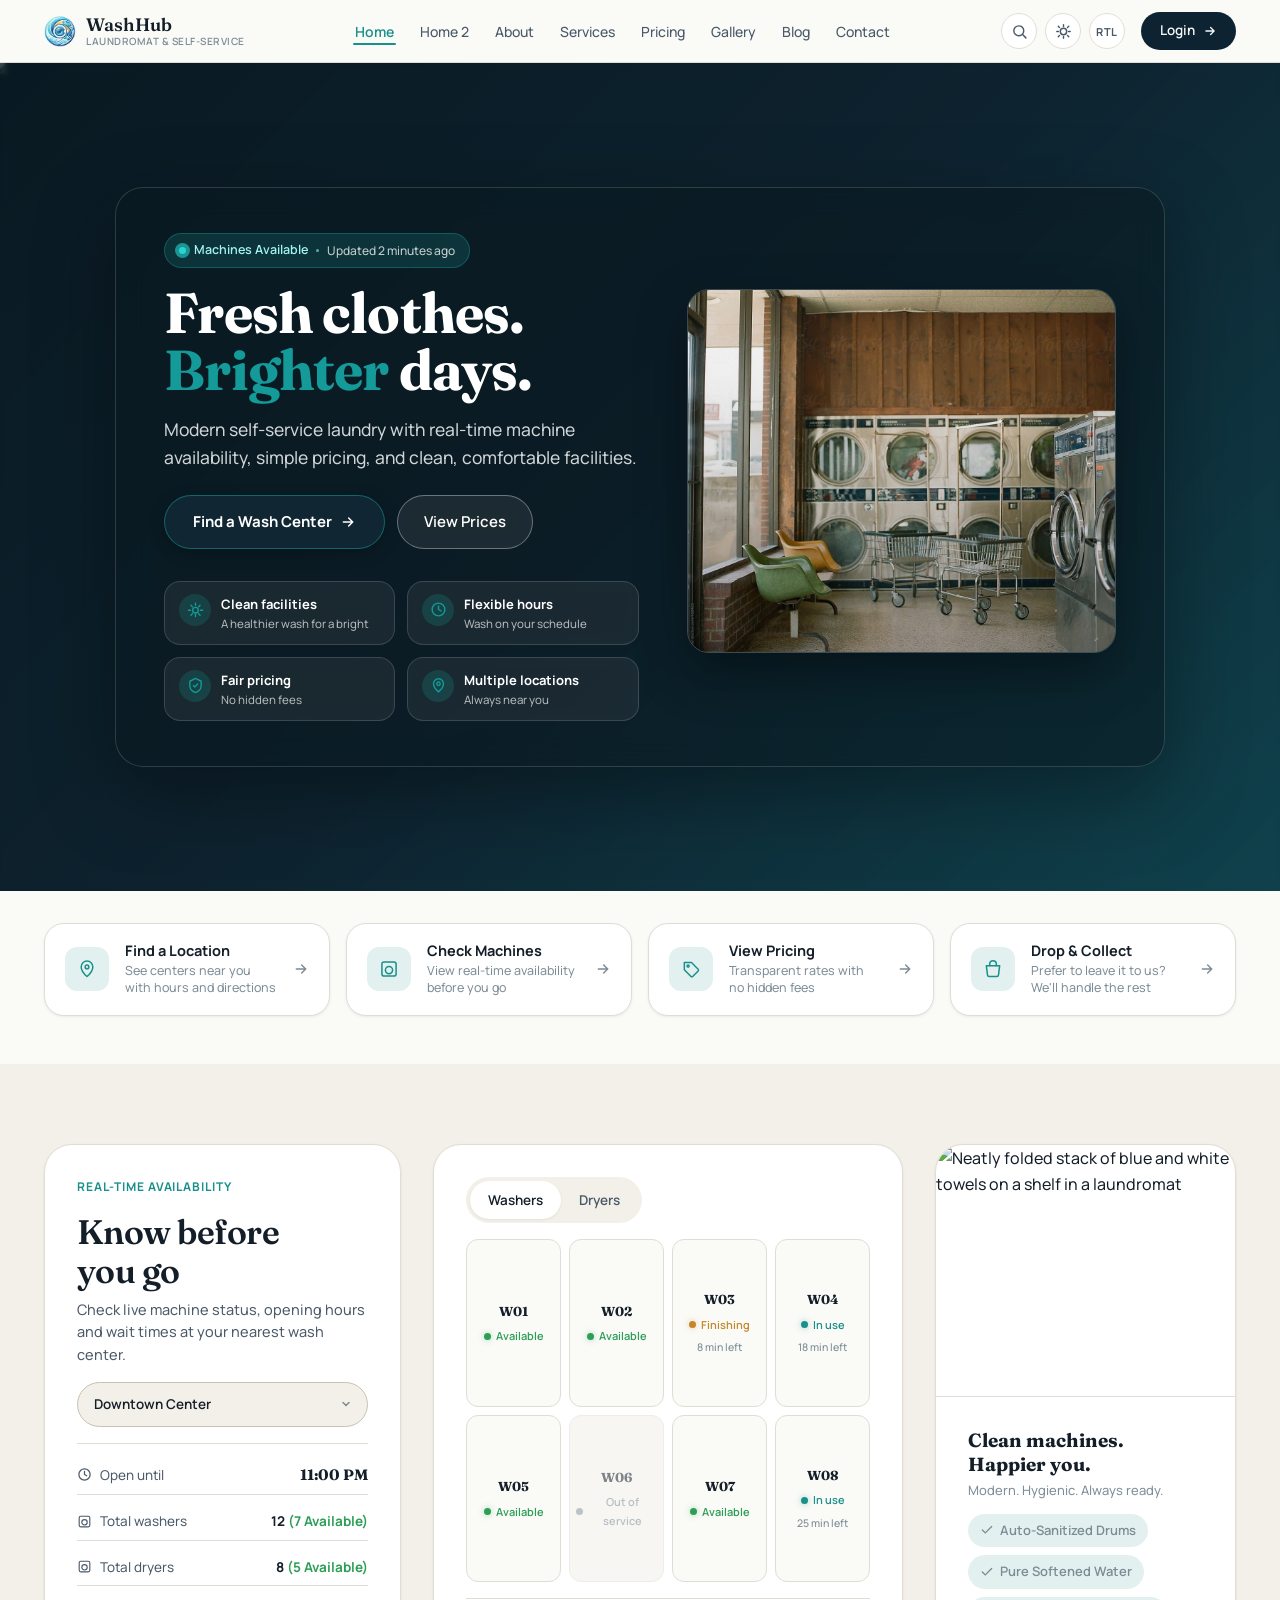
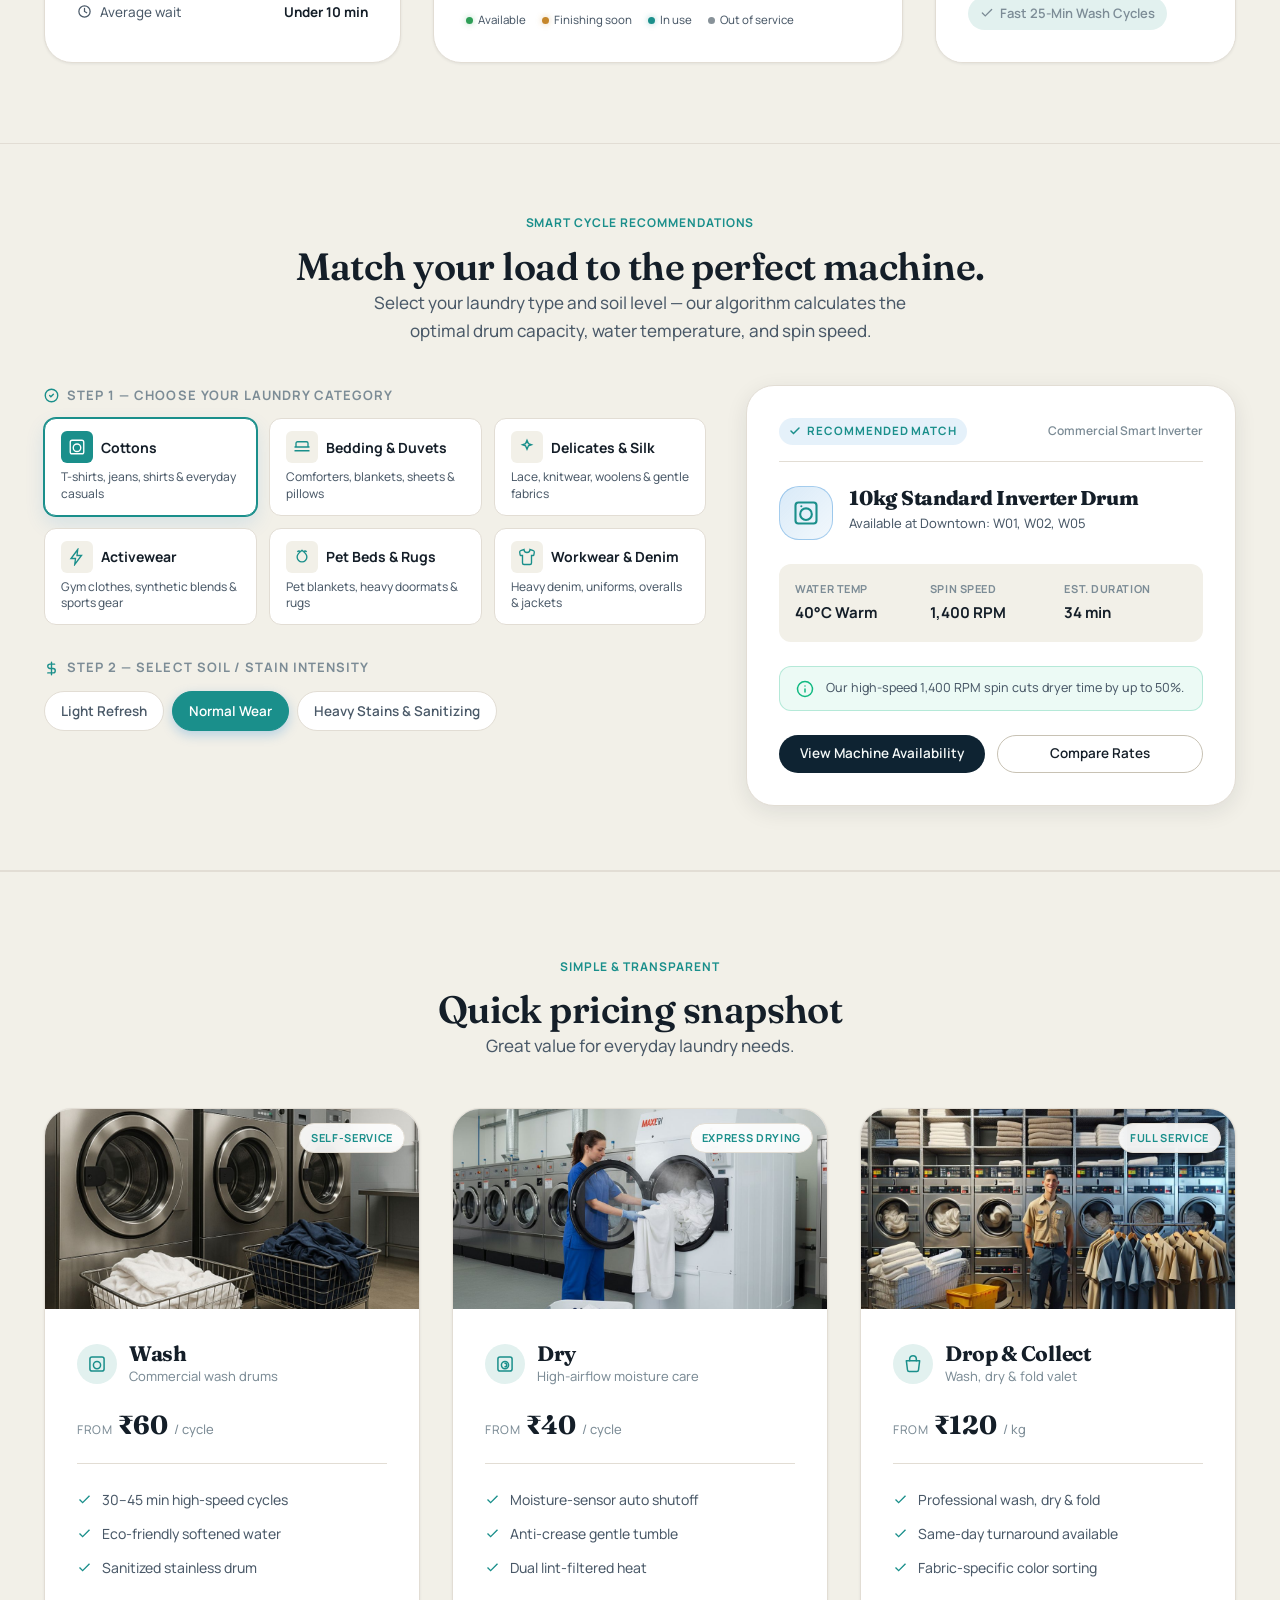
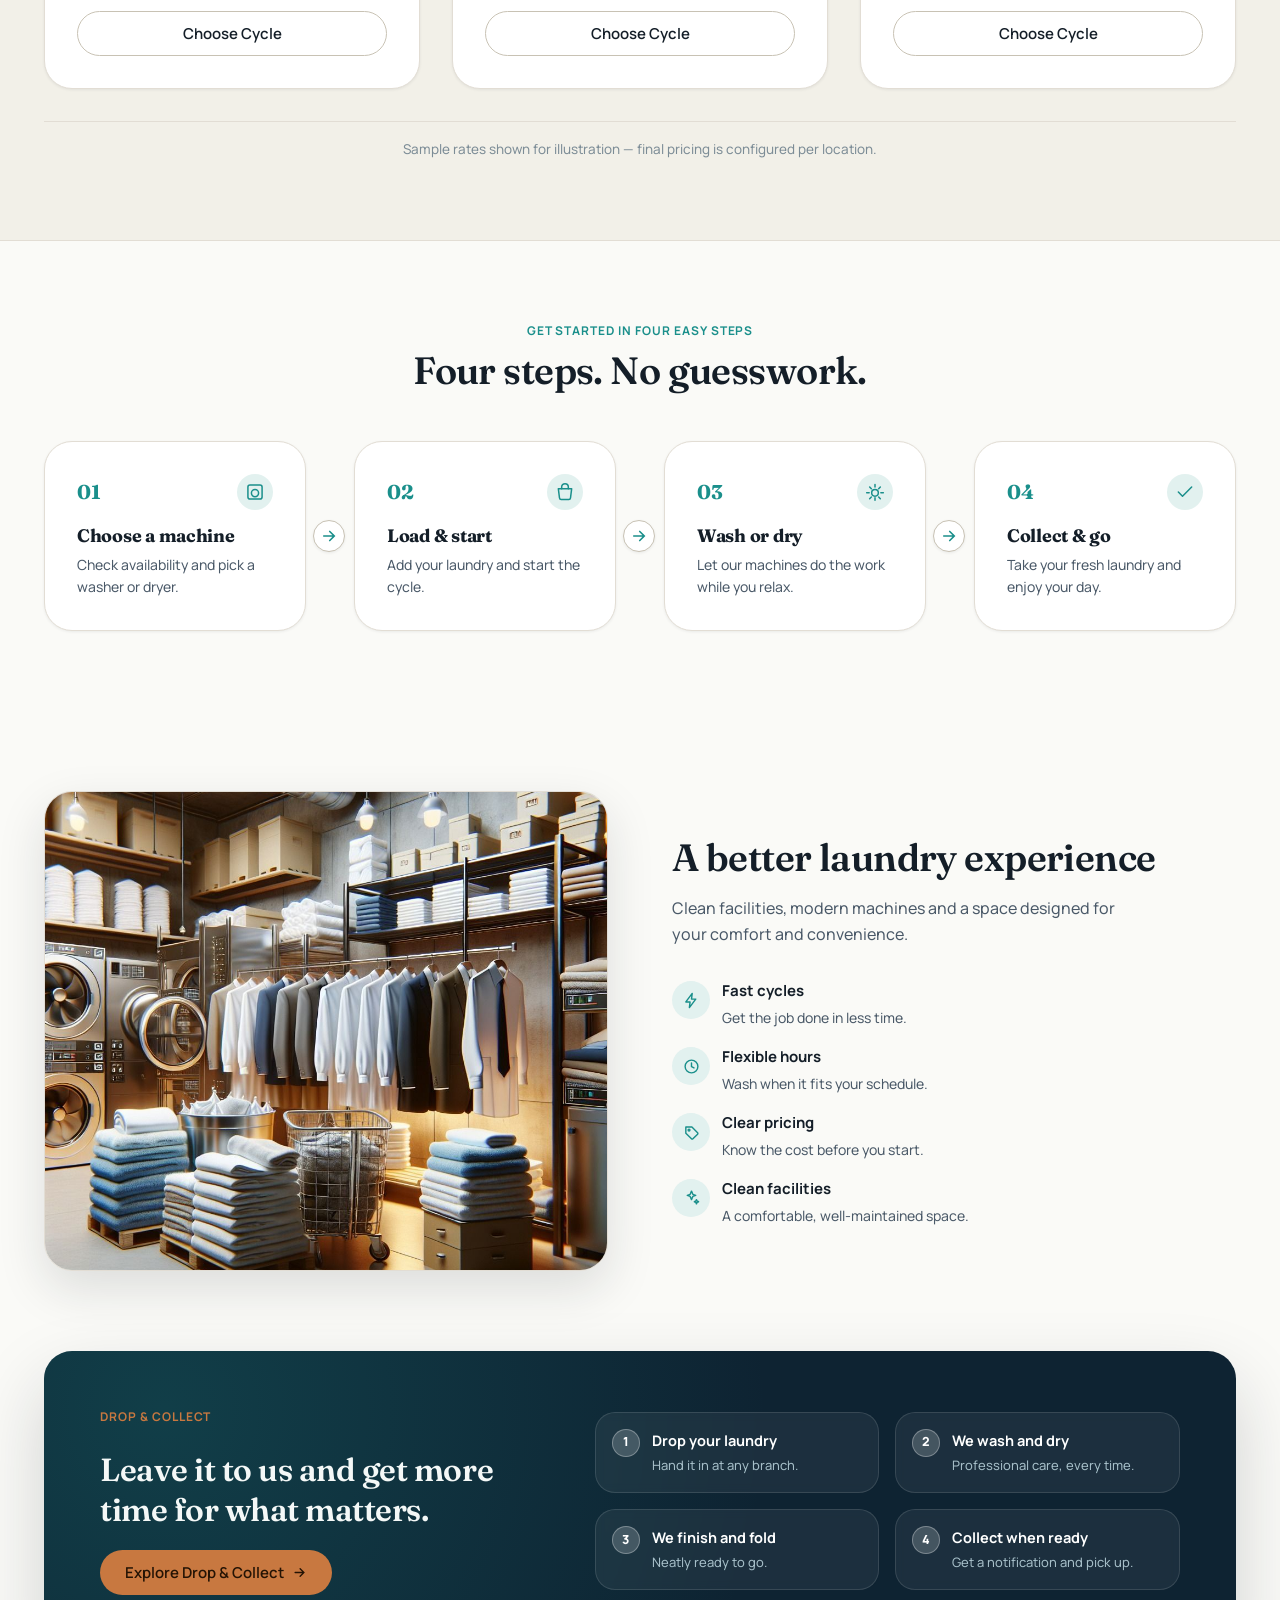
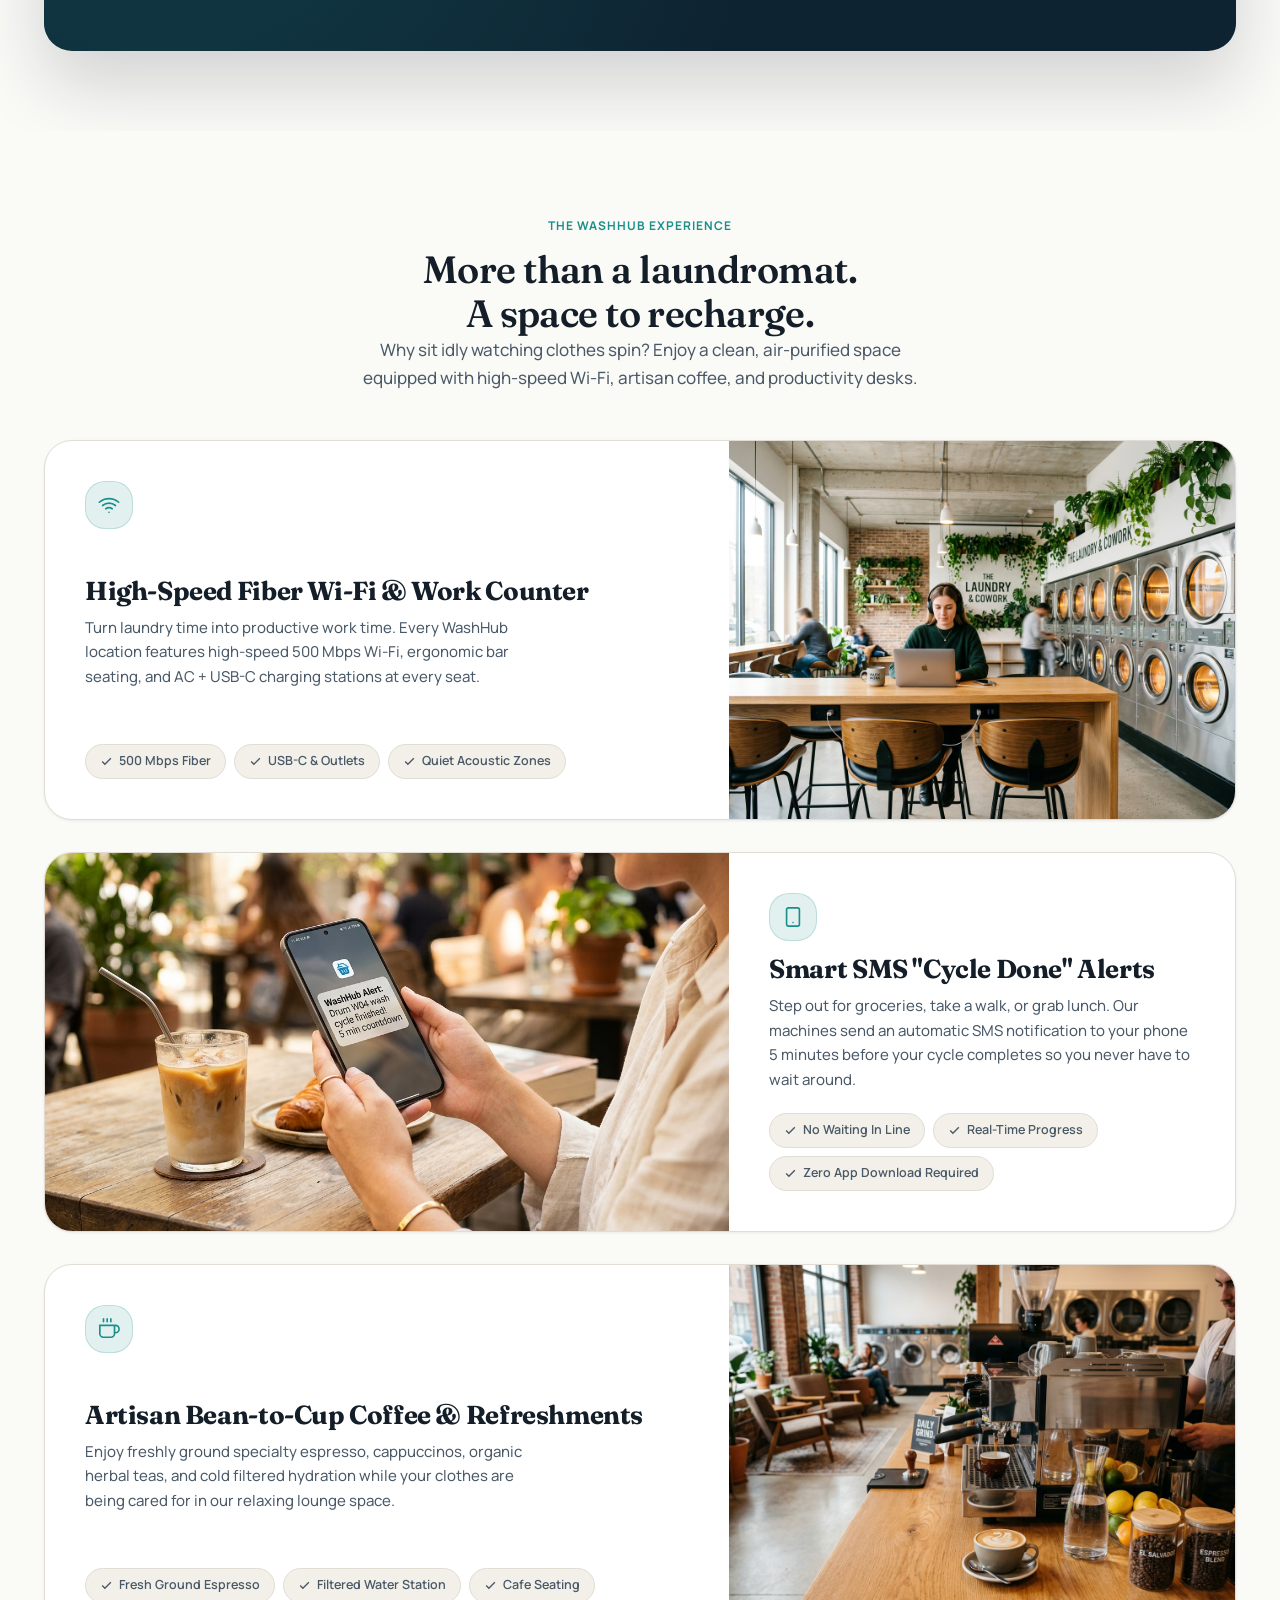
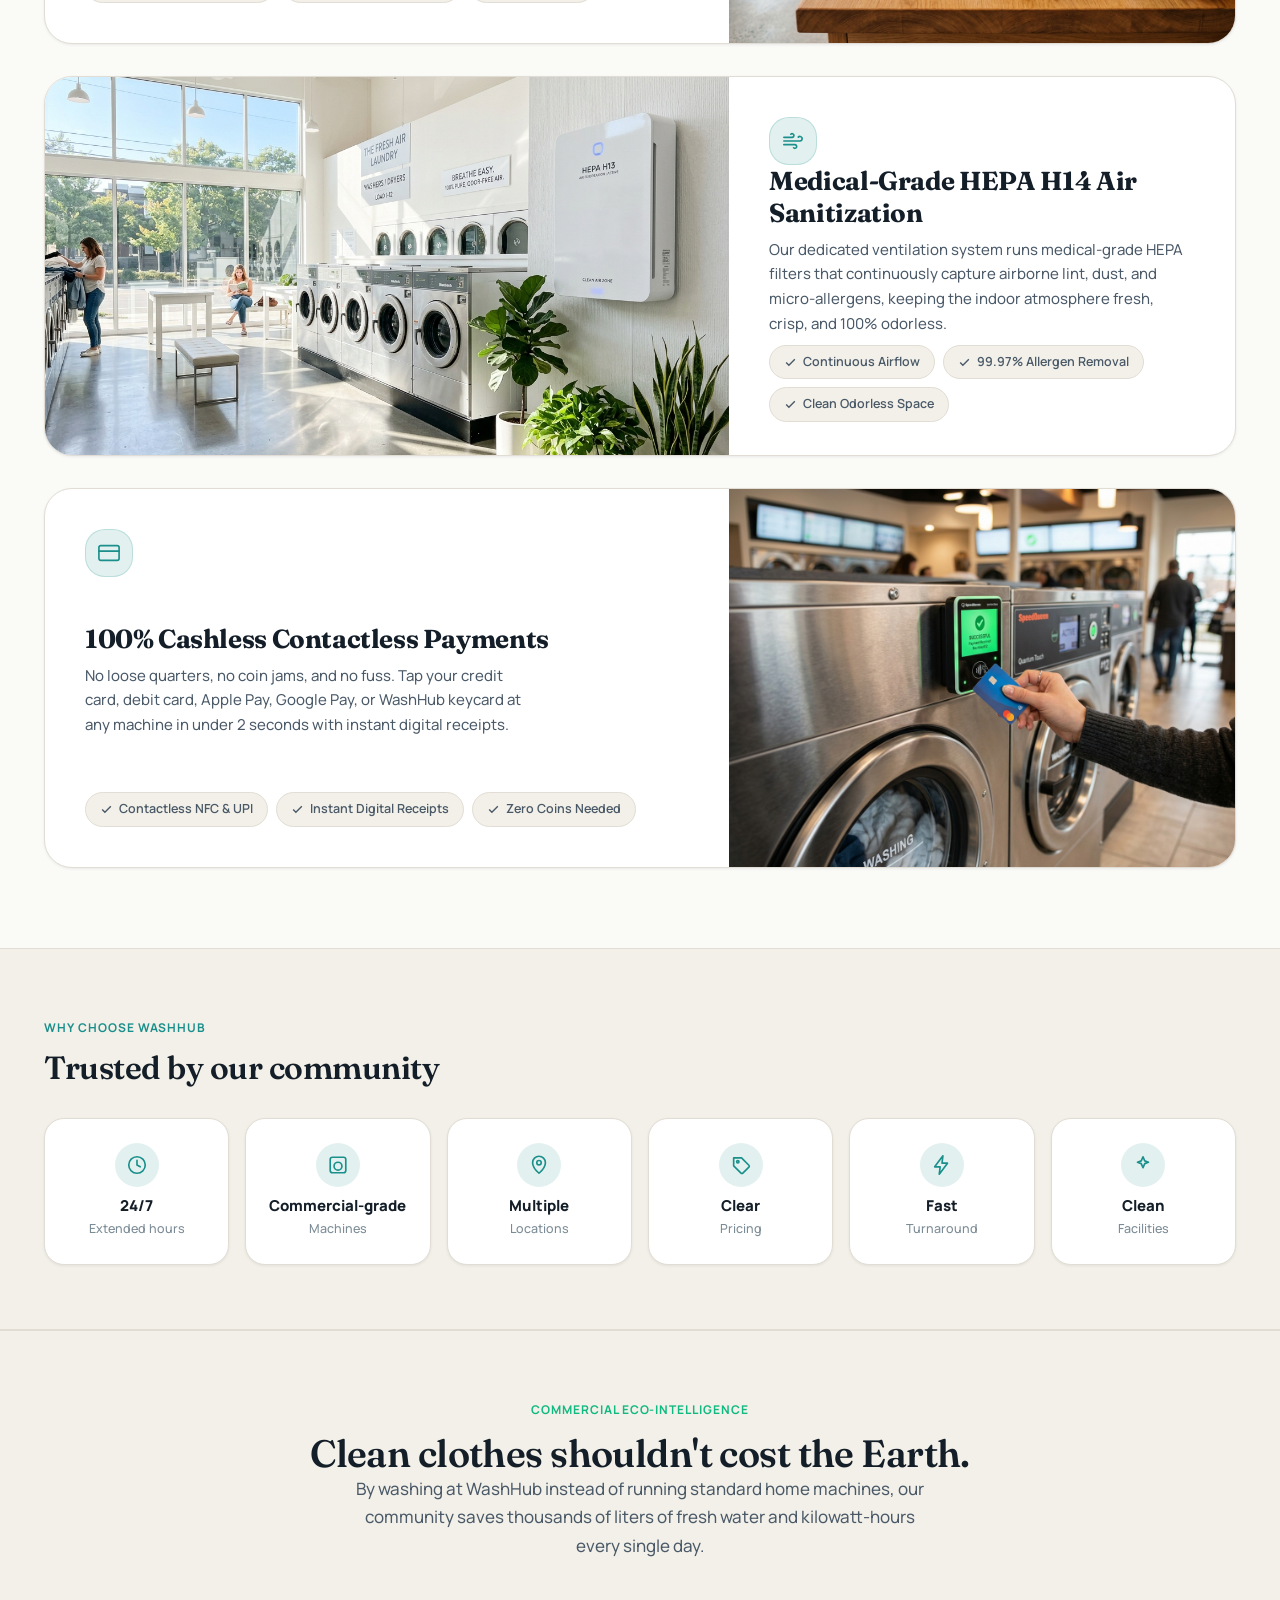
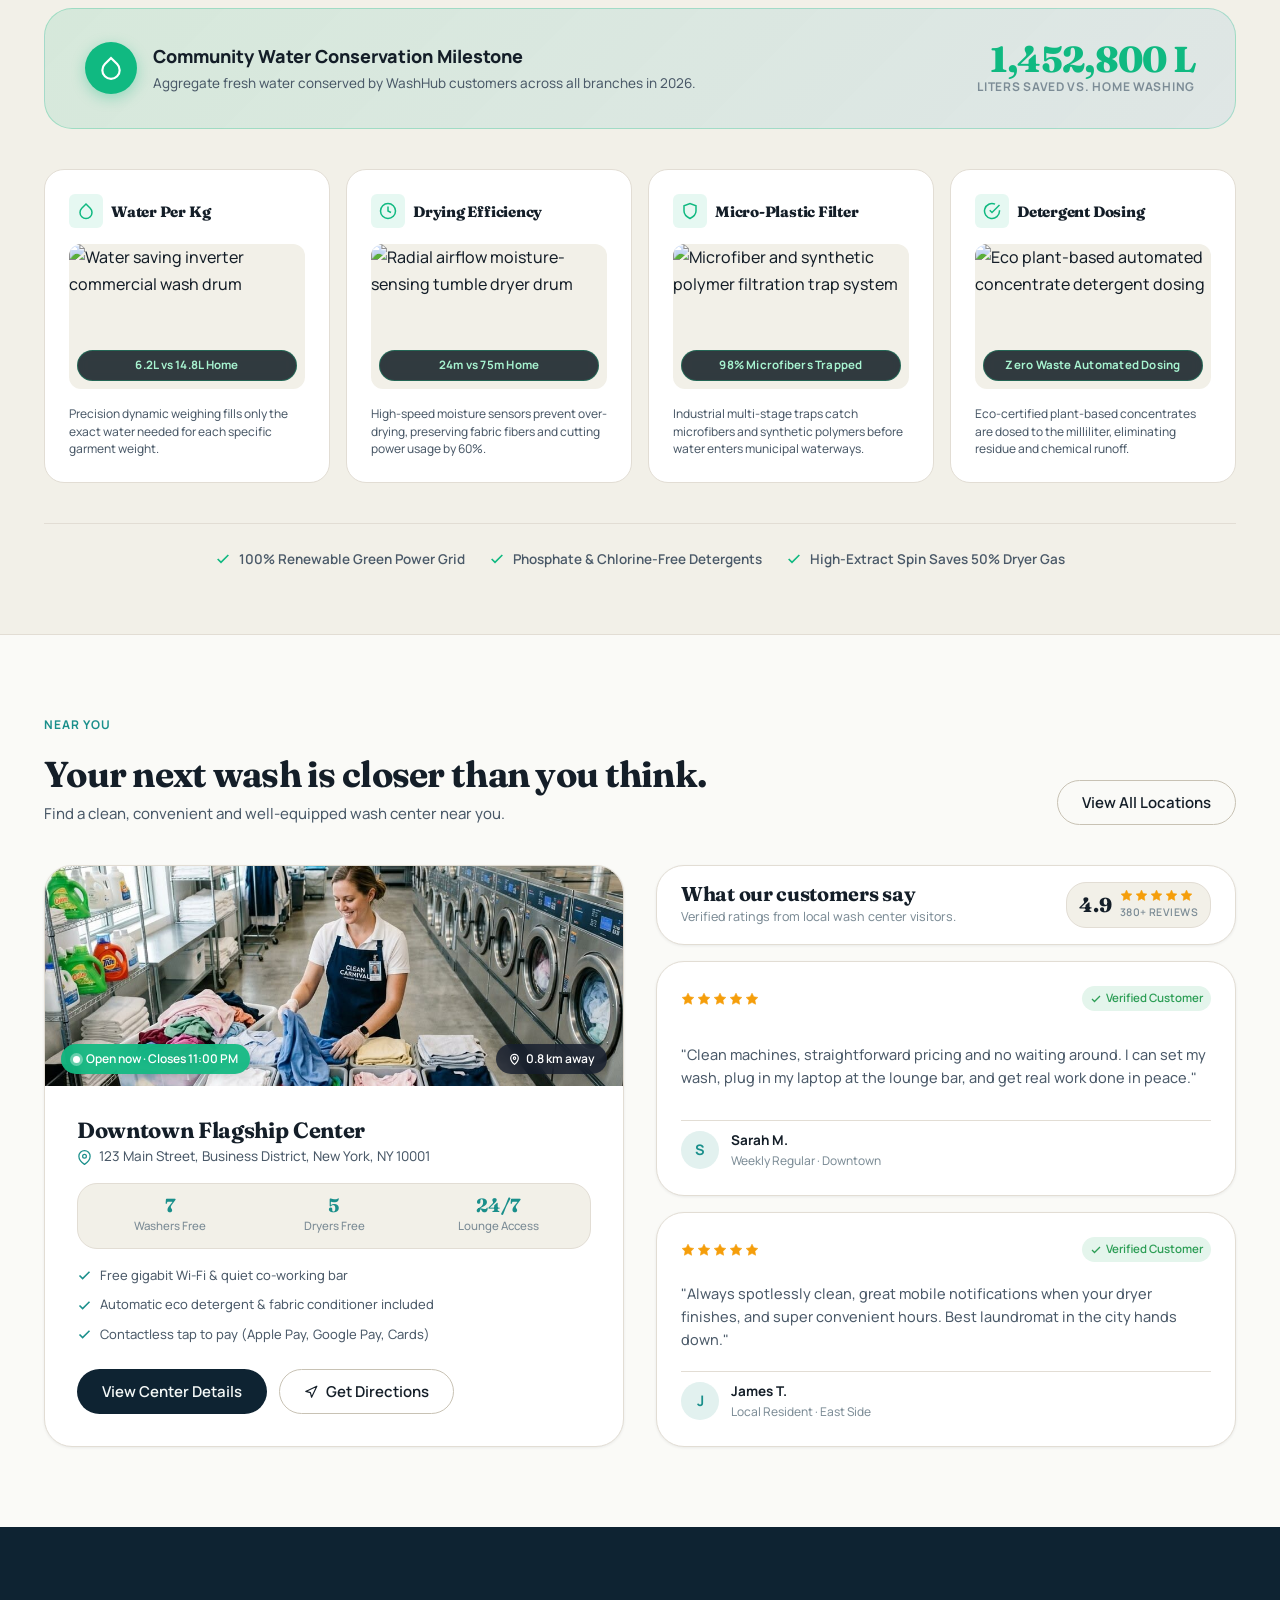
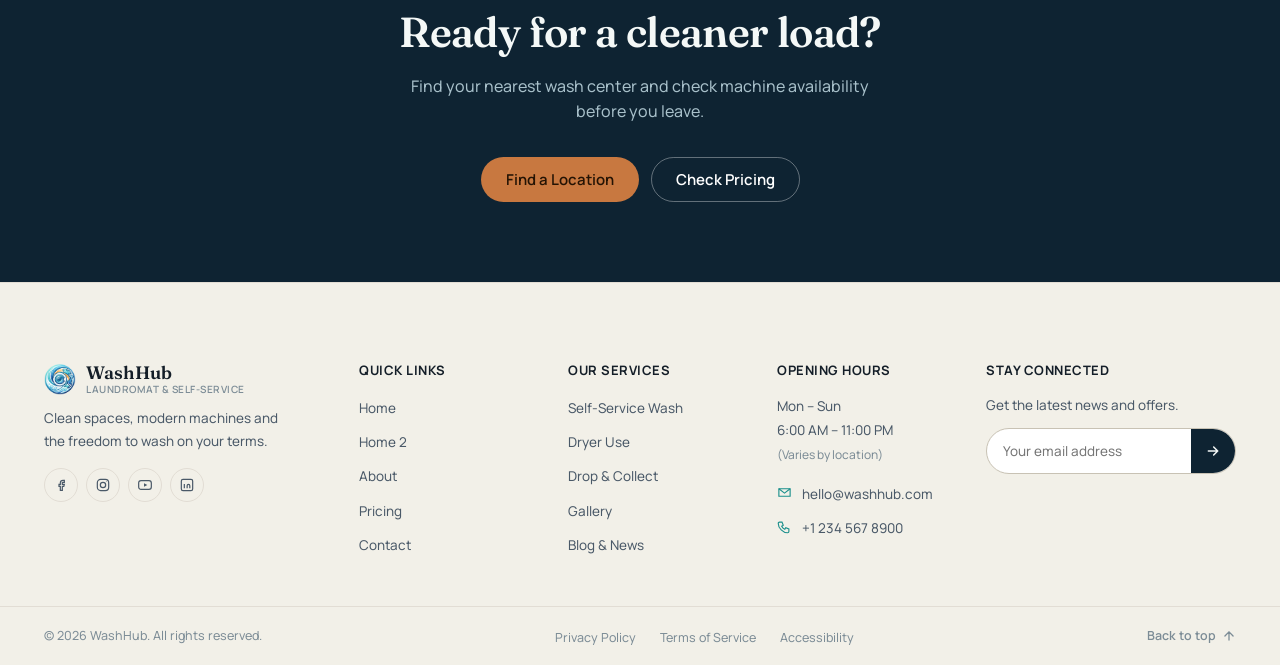
==== commit b43fb099: "fixing the issue" ====
--- a/index.html
+++ b/index.html
@@ -152,7 +152,7 @@
               </span>
               <div class="hero-benefit-text">
                 <strong>Clean facilities</strong>
-                <span>A healthier wash for a brighter you</span>
+                <span>A healthier wash for a bright</span>
               </div>
             </div>
 
@@ -1305,10 +1305,7 @@
         <li><a href="index.html">Home</a></li>
         <li><a href="home-2.html">Home 2</a></li>
         <li><a href="about.html">About</a></li>
-        <li><a href="services.html">Services</a></li>
         <li><a href="pricing.html">Pricing</a></li>
-        <li><a href="gallery.html">Gallery</a></li>
-        <li><a href="blog.html">Blog</a></li>
         <li><a href="contact.html">Contact</a></li>
       </ul>
     </nav>
@@ -1316,11 +1313,11 @@
     <nav class="footer-col" aria-label="Our services">
       <h4>Our Services</h4>
       <ul>
-        <li><a href="#">Self-Service Wash</a></li>
-        <li><a href="#">Dryer Use</a></li>
-        <li><a href="#">Drop &amp; Collect</a></li>
-        <li><a href="#">Business Laundry</a></li>
-        <li><a href="#">Commercial Laundry</a></li>
+        <li><a href="services.html#self-service">Self-Service Wash</a></li>
+        <li><a href="services.html#dryer-use">Dryer Use</a></li>
+        <li><a href="services.html#drop-collect">Drop &amp; Collect</a></li>
+        <li><a href="gallery.html">Gallery</a></li>
+        <li><a href="blog.html">Blog &amp; News</a></li>
       </ul>
     </nav>
 
--- a/style.css
+++ b/style.css
@@ -10,36 +10,90 @@
 @import url('https://fonts.googleapis.com/css2?family=Manrope:wght@400;500;600;700;800&family=Fraunces:opsz,wght@9..144,500;9..144,600&family=Caveat:wght@500;700&display=swap');
 
 /* ---------- Reset ---------- */
-*, *::before, *::after { box-sizing: border-box; }
-[hidden] { display: none !important; }
-.center { text-align: center; }
-.mx-auto { margin-inline: auto; }
+*,
+*::before,
+*::after {
+  box-sizing: border-box;
+}
+
+[hidden] {
+  display: none !important;
+}
+
+.center {
+  text-align: center;
+}
+
+.mx-auto {
+  margin-inline: auto;
+}
+
 html {
   -webkit-text-size-adjust: 100%;
   scroll-behavior: smooth;
   overflow-x: clip;
   max-width: 100vw;
 }
+
 @media (prefers-reduced-motion: reduce) {
-  html { scroll-behavior: auto; }
-  *, *::before, *::after {
+  html {
+    scroll-behavior: auto;
+  }
+
+  *,
+  *::before,
+  *::after {
     animation-duration: 0.001ms !important;
     animation-iteration-count: 1 !important;
     transition-duration: 0.001ms !important;
     scroll-behavior: auto !important;
   }
 }
+
 body {
   margin: 0;
   width: 100%;
   max-width: 100vw;
   overflow-x: clip;
 }
-img { max-width: 100%; display: block; object-fit: cover; }
-button, input, select, textarea { font: inherit; color: inherit; }
-ul, ol { list-style: none; margin: 0; padding: 0; }
-a { color: inherit; text-decoration: none; }
-h1, h2, h3, h4, p, dl, dd, figure, blockquote { margin: 0; }
+
+img {
+  max-width: 100%;
+  display: block;
+  object-fit: cover;
+}
+
+button,
+input,
+select,
+textarea {
+  font: inherit;
+  color: inherit;
+}
+
+ul,
+ol {
+  list-style: none;
+  margin: 0;
+  padding: 0;
+}
+
+a {
+  color: inherit;
+  text-decoration: none;
+}
+
+h1,
+h2,
+h3,
+h4,
+p,
+dl,
+dd,
+figure,
+blockquote {
+  margin: 0;
+}
 
 /* ============================================================
    DESIGN TOKENS — LIGHT THEME (default)
@@ -50,9 +104,18 @@
   --font-script: "Caveat", cursive;
 
   /* Spacing scale */
-  --sp-1: 4px;  --sp-2: 8px;  --sp-3: 12px; --sp-4: 16px;
-  --sp-5: 24px; --sp-6: 32px; --sp-7: 40px; --sp-8: 48px;
-  --sp-9: 64px; --sp-10: 80px; --sp-11: 96px; --sp-12: 120px;
+  --sp-1: 4px;
+  --sp-2: 8px;
+  --sp-3: 12px;
+  --sp-4: 16px;
+  --sp-5: 24px;
+  --sp-6: 32px;
+  --sp-7: 40px;
+  --sp-8: 48px;
+  --sp-9: 64px;
+  --sp-10: 80px;
+  --sp-11: 96px;
+  --sp-12: 120px;
 
   --container-w: 1240px;
   --radius-sm: 6px;
@@ -61,95 +124,98 @@
   --radius-xl: 28px;
   --radius-pill: 999px;
 
-  --ease: cubic-bezier(.4,0,.2,1);
+  --ease: cubic-bezier(.4, 0, .2, 1);
   --dur: 240ms;
   --dur-slow: 520ms;
 
   /* ---- LIGHT THEME ---- */
-  --bg-primary:   #FAFAF7;
+  --bg-primary: #FAFAF7;
   --bg-secondary: #F2F0E8;
-  --bg-surface:   #FFFFFF;
-  --bg-elevated:  #FFFFFF;
-  --bg-inverse:   #0E2332;
+  --bg-surface: #FFFFFF;
+  --bg-elevated: #FFFFFF;
+  --bg-inverse: #0E2332;
   --bg-inverse-elevated: #13304A;
 
-  --text-primary:   #141E28;
+  --text-primary: #141E28;
   --text-secondary: #4A5968;
-  --text-muted:     #7C8C96;
-  --text-inverse:   #F4F8F7;
+  --text-muted: #7C8C96;
+  --text-inverse: #F4F8F7;
   --text-inverse-muted: #A8C0CA;
   --text-on-accent: #FFFFFF;
 
-  --border-color:  #E2DDD4;
+  --border-color: #E2DDD4;
   --border-strong: #C8C2B4;
 
-  --accent-primary:      #1A8F8B;
+  --accent-primary: #1A8F8B;
   --accent-primary-deep: #0E2332;
-  --accent-secondary:    #C87840;
-  --accent-hover:        #156E6A;
-  --accent-tint:         #E2F1EF;
-
-  --success:       #2D9E56;
-  --success-tint:  #E4F5EC;
-  --warning:       #C5862A;
-  --warning-tint:  #FAF0DE;
-  --error:         #C2453A;
-  --error-tint:    #FAE8E6;
-  --offline:       #889299;
-  --offline-tint:  #ECEDF0;
-
-  --shadow-sm: 0 1px 3px rgba(20,30,40,.07);
-  --shadow-md: 0 6px 22px rgba(20,30,40,.09);
-  --shadow-lg: 0 18px 48px rgba(20,30,40,.13);
-  --shadow-xl: 0 32px 72px rgba(20,30,40,.18);
+  --accent-secondary: #C87840;
+  --accent-hover: #156E6A;
+  --accent-tint: #E2F1EF;
+
+  --success: #2D9E56;
+  --success-tint: #E4F5EC;
+  --warning: #C5862A;
+  --warning-tint: #FAF0DE;
+  --error: #C2453A;
+  --error-tint: #FAE8E6;
+  --offline: #889299;
+  --offline-tint: #ECEDF0;
+
+  --shadow-sm: 0 1px 3px rgba(20, 30, 40, .07);
+  --shadow-md: 0 6px 22px rgba(20, 30, 40, .09);
+  --shadow-lg: 0 18px 48px rgba(20, 30, 40, .13);
+  --shadow-xl: 0 32px 72px rgba(20, 30, 40, .18);
 }
 
 /* ============================================================
    DESIGN TOKENS — DARK THEME
    ============================================================ */
 :root[data-theme="dark"] {
-  --bg-primary:   #0F1A22;
+  --bg-primary: #0F1A22;
   --bg-secondary: #152030;
-  --bg-surface:   #1A2530;
-  --bg-elevated:  #20303C;
-  --bg-inverse:   #E8F2F0;
+  --bg-surface: #1A2530;
+  --bg-elevated: #20303C;
+  --bg-inverse: #E8F2F0;
   --bg-inverse-elevated: #F2F8F6;
 
-  --text-primary:   #EBF2F0;
+  --text-primary: #EBF2F0;
   --text-secondary: #A4B8C2;
-  --text-muted:     #6C7E88;
-  --text-inverse:   #0F1A22;
+  --text-muted: #6C7E88;
+  --text-inverse: #0F1A22;
   --text-inverse-muted: #3E5060;
   --text-on-accent: #FFFFFF;
 
-  --border-color:  #283844;
+  --border-color: #283844;
   --border-strong: #384E5C;
 
-  --accent-primary:      #48C0BA;
+  --accent-primary: #48C0BA;
   --accent-primary-deep: #E8F2F0;
-  --accent-secondary:    #DCA660;
-  --accent-hover:        #68D0CB;
-  --accent-tint:         #1A3432;
-
-  --success:       #55C47A;
-  --success-tint:  #162E1E;
-  --warning:       #E0A448;
-  --warning-tint:  #342810;
-  --error:         #DE7062;
-  --error-tint:    #361E1A;
-  --offline:       #6A7880;
-  --offline-tint:  #202C34;
-
-  --shadow-sm: 0 1px 3px rgba(0,0,0,.32);
-  --shadow-md: 0 6px 22px rgba(0,0,0,.38);
-  --shadow-lg: 0 18px 48px rgba(0,0,0,.48);
-  --shadow-xl: 0 32px 72px rgba(0,0,0,.58);
+  --accent-secondary: #DCA660;
+  --accent-hover: #68D0CB;
+  --accent-tint: #1A3432;
+
+  --success: #55C47A;
+  --success-tint: #162E1E;
+  --warning: #E0A448;
+  --warning-tint: #342810;
+  --error: #DE7062;
+  --error-tint: #361E1A;
+  --offline: #6A7880;
+  --offline-tint: #202C34;
+
+  --shadow-sm: 0 1px 3px rgba(0, 0, 0, .32);
+  --shadow-md: 0 6px 22px rgba(0, 0, 0, .38);
+  --shadow-lg: 0 18px 48px rgba(0, 0, 0, .48);
+  --shadow-xl: 0 32px 72px rgba(0, 0, 0, .58);
 }
 
 /* ============================================================
    BASE
    ============================================================ */
-html { font-size: 16px; }
+html {
+  font-size: 16px;
+}
+
 body {
   font-family: var(--font-body);
   background: var(--bg-primary);
@@ -159,18 +225,36 @@
   transition: background var(--dur) var(--ease), color var(--dur) var(--ease);
 }
 
-h1, h2, h3, h4 {
+h1,
+h2,
+h3,
+h4 {
   font-family: var(--font-display);
   font-weight: 600;
   color: var(--text-primary);
   line-height: 1.15;
   letter-spacing: -0.015em;
 }
-h1 { font-size: clamp(32px, 4.4vw, 52px); }
-h2 { font-size: clamp(26px, 3.2vw, 38px); }
-h3 { font-size: clamp(20px, 2.2vw, 26px); }
-h4 { font-size: clamp(17px, 1.7vw, 21px); }
-p  { color: var(--text-secondary); }
+
+h1 {
+  font-size: clamp(32px, 4.4vw, 52px);
+}
+
+h2 {
+  font-size: clamp(26px, 3.2vw, 38px);
+}
+
+h3 {
+  font-size: clamp(20px, 2.2vw, 26px);
+}
+
+h4 {
+  font-size: clamp(17px, 1.7vw, 21px);
+}
+
+p {
+  color: var(--text-secondary);
+}
 
 .container {
   max-width: var(--container-w);
@@ -180,19 +264,45 @@
 
 /* Utility */
 .visually-hidden {
-  position: absolute; width: 1px; height: 1px; padding: 0;
-  margin: -1px; overflow: hidden; clip: rect(0,0,0,0);
-  white-space: nowrap; border: 0;
-}
-.sr-only { position: absolute; width: 1px; height: 1px; padding: 0; margin: -1px; overflow: hidden; clip: rect(0,0,0,0); white-space: nowrap; border: 0; }
+  position: absolute;
+  width: 1px;
+  height: 1px;
+  padding: 0;
+  margin: -1px;
+  overflow: hidden;
+  clip: rect(0, 0, 0, 0);
+  white-space: nowrap;
+  border: 0;
+}
+
+.sr-only {
+  position: absolute;
+  width: 1px;
+  height: 1px;
+  padding: 0;
+  margin: -1px;
+  overflow: hidden;
+  clip: rect(0, 0, 0, 0);
+  white-space: nowrap;
+  border: 0;
+}
 
 .skip-link {
-  position: absolute; inset-inline-start: var(--sp-3); top: -60px;
-  background: var(--accent-primary-deep); color: var(--text-inverse);
-  padding: var(--sp-3) var(--sp-4); border-radius: var(--radius-sm);
-  z-index: 999; transition: top var(--dur) var(--ease); font-weight: 600;
-}
-.skip-link:focus { top: var(--sp-3); }
+  position: absolute;
+  inset-inline-start: var(--sp-3);
+  top: -60px;
+  background: var(--accent-primary-deep);
+  color: var(--text-inverse);
+  padding: var(--sp-3) var(--sp-4);
+  border-radius: var(--radius-sm);
+  z-index: 999;
+  transition: top var(--dur) var(--ease);
+  font-weight: 600;
+}
+
+.skip-link:focus {
+  top: var(--sp-3);
+}
 
 :focus-visible {
   outline: 2.5px solid var(--accent-primary);
@@ -201,104 +311,230 @@
 }
 
 .eyebrow {
-  font-size: 12px; font-weight: 700; letter-spacing: .08em;
-  color: var(--accent-primary); text-transform: uppercase;
-  display: inline-block; margin-block-end: var(--sp-3);
-}
+  font-size: 12px;
+  font-weight: 700;
+  letter-spacing: .08em;
+  color: var(--accent-primary);
+  text-transform: uppercase;
+  display: inline-block;
+  margin-block-end: var(--sp-3);
+}
+
 .eyebrow-bar {
-  display: inline-flex; align-items: center; gap: 10px;
-  font-size: 12px; font-weight: 700; letter-spacing: .07em;
-  color: var(--accent-primary); text-transform: uppercase;
+  display: inline-flex;
+  align-items: center;
+  gap: 10px;
+  font-size: 12px;
+  font-weight: 700;
+  letter-spacing: .07em;
+  color: var(--accent-primary);
+  text-transform: uppercase;
   margin-block-end: var(--sp-3);
 }
+
 .eyebrow-bar::before {
-  content: ""; width: 24px; height: 1.5px; background: var(--accent-primary);
-  border-radius: 2px; flex: none;
-}
-[dir="rtl"] .eyebrow-bar::before { order: 1; }
-
-.section-lede { font-size: 17px; max-width: 48ch; }
-.text-muted-sm { font-size: 13px; color: var(--text-muted); }
-.accent-ink { color: var(--accent-primary); }
+  content: "";
+  width: 24px;
+  height: 1.5px;
+  background: var(--accent-primary);
+  border-radius: 2px;
+  flex: none;
+}
+
+[dir="rtl"] .eyebrow-bar::before {
+  order: 1;
+}
+
+.section-lede {
+  font-size: 17px;
+  max-width: 48ch;
+}
+
+.text-muted-sm {
+  font-size: 13px;
+  color: var(--text-muted);
+}
+
+.accent-ink {
+  color: var(--accent-primary);
+}
 
 /* ============================================================
    BUTTONS
    ============================================================ */
 .btn {
-  display: inline-flex; align-items: center; justify-content: center;
-  gap: var(--sp-2); font-weight: 600; font-size: 15px; line-height: 1;
-  padding: 14px 24px; border-radius: var(--radius-pill);
-  border: 1.5px solid transparent; cursor: pointer; min-height: 44px;
+  display: inline-flex;
+  align-items: center;
+  justify-content: center;
+  gap: var(--sp-2);
+  font-weight: 600;
+  font-size: 15px;
+  line-height: 1;
+  padding: 14px 24px;
+  border-radius: var(--radius-pill);
+  border: 1.5px solid transparent;
+  cursor: pointer;
+  min-height: 44px;
   transition: transform var(--dur) var(--ease), background var(--dur) var(--ease),
-              border-color var(--dur) var(--ease), box-shadow var(--dur) var(--ease),
-              color var(--dur) var(--ease);
+    border-color var(--dur) var(--ease), box-shadow var(--dur) var(--ease),
+    color var(--dur) var(--ease);
   white-space: nowrap;
 }
-.btn svg { flex: none; }
-.btn:hover { transform: translateY(-1px); }
-.btn:active { transform: translateY(0); }
-.btn:focus-visible { outline: 2.5px solid var(--accent-primary); outline-offset: 3px; }
-
-.btn-primary { background: var(--accent-primary-deep); color: var(--text-inverse); }
-.btn-primary:hover { background: var(--accent-hover); box-shadow: var(--shadow-md); }
-:root[data-theme="dark"] .btn-primary { background: var(--accent-primary); color: #0F1A22; }
-:root[data-theme="dark"] .btn-primary:hover { background: var(--accent-hover); }
-
-.btn-secondary { background: transparent; border-color: var(--border-strong); color: var(--text-primary); }
-.btn-secondary:hover { border-color: var(--accent-primary); color: var(--accent-primary); }
-
-.btn-ghost-inverse { background: transparent; border-color: rgba(255,255,255,.35); color: #fff; }
-.btn-ghost-inverse:hover { border-color: rgba(255,255,255,.75); background: rgba(255,255,255,.08); }
+
+.btn svg {
+  flex: none;
+}
+
+.btn:hover {
+  transform: translateY(-1px);
+}
+
+.btn:active {
+  transform: translateY(0);
+}
+
+.btn:focus-visible {
+  outline: 2.5px solid var(--accent-primary);
+  outline-offset: 3px;
+}
+
+.btn-primary {
+  background: var(--accent-primary-deep);
+  color: var(--text-inverse);
+}
+
+.btn-primary:hover {
+  background: var(--accent-hover);
+  box-shadow: var(--shadow-md);
+}
+
+:root[data-theme="dark"] .btn-primary {
+  background: var(--accent-primary);
+  color: #0F1A22;
+}
+
+:root[data-theme="dark"] .btn-primary:hover {
+  background: var(--accent-hover);
+}
+
+.btn-secondary {
+  background: transparent;
+  border-color: var(--border-strong);
+  color: var(--text-primary);
+}
+
+.btn-secondary:hover {
+  border-color: var(--accent-primary);
+  color: var(--accent-primary);
+}
+
+.btn-ghost-inverse {
+  background: transparent;
+  border-color: rgba(255, 255, 255, .35);
+  color: #fff;
+}
+
+.btn-ghost-inverse:hover {
+  border-color: rgba(255, 255, 255, .75);
+  background: rgba(255, 255, 255, .08);
+}
+
 :root[data-theme="dark"] .btn-ghost-inverse {
   background: rgba(255, 255, 255, 0.08);
   border-color: rgba(255, 255, 255, 0.40);
   color: #FFFFFF;
 }
+
 :root[data-theme="dark"] .btn-ghost-inverse:hover {
   background: rgba(255, 255, 255, 0.18);
   border-color: #FFFFFF;
   color: #FFFFFF;
 }
 
-.btn-inverse { background: var(--accent-secondary); color: #241304; }
-.btn-inverse:hover { filter: brightness(1.08); }
-
-.btn-lg { padding: 17px 30px; font-size: 16px; }
-.btn-compact { padding: 10px 18px; font-size: 13.5px; min-height: 38px; }
+.btn-inverse {
+  background: var(--accent-secondary);
+  color: #241304;
+}
+
+.btn-inverse:hover {
+  filter: brightness(1.08);
+}
+
+.btn-lg {
+  padding: 17px 30px;
+  font-size: 16px;
+}
+
+.btn-compact {
+  padding: 10px 18px;
+  font-size: 13.5px;
+  min-height: 38px;
+}
 
 .link-text {
-  display: inline-flex; align-items: center; gap: 6px;
-  font-weight: 600; color: var(--accent-primary); font-size: 14.5px;
-}
-.link-text svg { flex: none; transition: transform var(--dur) var(--ease); }
-.link-text:hover svg { transform: translateX(4px); }
-[dir="rtl"] .link-text svg { transform: scaleX(-1); }
-[dir="rtl"] .link-text:hover svg { transform: scaleX(-1) translateX(4px); }
+  display: inline-flex;
+  align-items: center;
+  gap: 6px;
+  font-weight: 600;
+  color: var(--accent-primary);
+  font-size: 14.5px;
+}
+
+.link-text svg {
+  flex: none;
+  transition: transform var(--dur) var(--ease);
+}
+
+.link-text:hover svg {
+  transform: translateX(4px);
+}
+
+[dir="rtl"] .link-text svg {
+  transform: scaleX(-1);
+}
+
+[dir="rtl"] .link-text:hover svg {
+  transform: scaleX(-1) translateX(4px);
+}
 
 /* ============================================================
    HEADER & NAVIGATION (Unified across all pages)
    ============================================================ */
 .site-header {
-  position: sticky; top: 0; z-index: 1000;
+  position: sticky;
+  top: 0;
+  z-index: 1000;
   background: color-mix(in srgb, var(--bg-primary) 92%, transparent);
-  backdrop-filter: blur(16px); -webkit-backdrop-filter: blur(16px);
+  backdrop-filter: blur(16px);
+  -webkit-backdrop-filter: blur(16px);
   border-block-end: 1px solid var(--border-color);
   transition: background var(--dur) var(--ease), border-color var(--dur) var(--ease), box-shadow var(--dur) var(--ease);
 }
+
 .site-header.scrolled {
   background: color-mix(in srgb, var(--bg-primary) 98%, transparent);
   box-shadow: 0 4px 20px rgba(0, 0, 0, 0.06);
 }
+
 .header-inner {
-  display: flex; align-items: center; justify-content: space-between;
-  gap: var(--sp-4); padding-block: 12px;
+  display: flex;
+  align-items: center;
+  justify-content: space-between;
+  gap: var(--sp-4);
+  padding-block: 12px;
 }
 
 /* Brand / Logo */
-.brand, .site-logo {
-  display: flex; align-items: center; gap: 10px;
-  flex: none; text-decoration: none;
-}
+.brand,
+.site-logo {
+  display: flex;
+  align-items: center;
+  gap: 10px;
+  flex: none;
+  text-decoration: none;
+  text-align: left;
+}
+
 .brand-mark {
   color: var(--accent-primary);
   display: flex;
@@ -306,150 +542,369 @@
   justify-content: center;
   flex: none;
 }
+
 .brand-logo-img {
   width: 32px;
   height: 32px;
   object-fit: contain;
   display: block;
-}
-.auth-brand-center .brand-logo-img {
+  flex: none;
+}
+
+.brand-text {
+  display: flex;
+  flex-direction: column;
+  line-height: 1.2;
+  text-align: left;
+  align-items: flex-start;
+  justify-content: center;
+}
+
+[dir="rtl"] .brand,
+[dir="rtl"] .brand-text {
+  text-align: right;
+  align-items: flex-end;
+}
+
+.brand-name {
+  font-family: var(--font-display);
+  font-weight: 600;
+  font-size: 18px;
+  color: var(--text-primary);
+  line-height: 1.15;
+}
+
+.brand-sub {
+  font-size: 10px;
+  letter-spacing: .05em;
+  color: var(--text-muted);
+  font-weight: 600;
+  line-height: 1.2;
+}
+
+/* Primary nav */
+.primary-nav ul {
+  display: flex;
+  align-items: center;
+  gap: 6px;
+}
+
+.nav-link {
+  font-size: 14px;
+  font-weight: 500;
+  color: var(--text-secondary);
+  padding: 6px 10px;
+  border-radius: var(--radius-sm);
+  transition: color var(--dur) var(--ease), background var(--dur) var(--ease);
+  position: relative;
+}
+
+.nav-link:hover {
+  color: var(--text-primary);
+  background: var(--bg-secondary);
+}
+
+.nav-link.is-active {
+  color: var(--accent-primary);
+  font-weight: 600;
+}
+
+.nav-link.is-active::after {
+  content: "";
+  position: absolute;
+  inset-inline: 8px;
+  bottom: 2px;
+  height: 2px;
+  background: var(--accent-primary);
+  border-radius: 2px;
+}
+
+/* Header Actions */
+.header-actions {
+  display: flex;
+  align-items: center;
+  gap: var(--sp-2);
+  flex: none;
+}
+
+.icon-btn {
+  display: inline-flex;
+  align-items: center;
+  justify-content: center;
+  width: 36px;
+  height: 36px;
+  border-radius: 50%;
+  border: 1px solid var(--border-color);
+  background: var(--bg-surface);
+  color: var(--text-secondary);
+  cursor: pointer;
+  transition: border-color var(--dur), color var(--dur);
+}
+
+.icon-btn:hover {
+  border-color: var(--accent-primary);
+  color: var(--accent-primary);
+}
+
+.icon-btn:focus-visible {
+  outline: 2px solid var(--accent-primary);
+  outline-offset: 2px;
+}
+
+.icon-btn svg {
+  width: 17px;
+  height: 17px;
+}
+
+/* Theme toggle icons */
+.theme-toggle .icon-moon {
+  display: none;
+}
+
+:root[data-theme="dark"] .theme-toggle .icon-sun {
+  display: none;
+}
+
+:root[data-theme="dark"] .theme-toggle .icon-moon {
+  display: block;
+}
+
+/* Direction toggle (matches .icon-btn theme toggle size) */
+.dir-toggle {
+  display: inline-flex;
+  align-items: center;
+  justify-content: center;
+  width: 36px;
+  height: 36px;
+  border-radius: 50%;
+  border: 1px solid var(--border-color);
+  background: var(--bg-surface);
+  color: var(--text-secondary);
+  font-size: 11px;
+  font-weight: 700;
+  cursor: pointer;
+  transition: border-color var(--dur), color var(--dur), background var(--dur);
+  padding: 0;
+  flex: none;
+  line-height: 1;
+  letter-spacing: 0.04em;
+}
+
+.dir-toggle:hover {
+  border-color: var(--accent-primary);
+  color: var(--accent-primary);
+}
+
+.dir-toggle:focus-visible {
+  outline: 2px solid var(--accent-primary);
+  outline-offset: 2px;
+}
+
+.dir-toggle-label {
+  display: block;
+  text-transform: uppercase;
+  font-family: var(--font-body);
+}
+
+/* Header CTA */
+.header-cta {
+  margin-inline-start: var(--sp-2);
+}
+
+/* Hamburger button */
+.menu-btn {
+  display: none;
+  flex-direction: column;
+  justify-content: center;
+  gap: 5px;
   width: 38px;
   height: 38px;
-}
-.brand-text { display: flex; flex-direction: column; line-height: 1.2; }
-.brand-name { font-family: var(--font-display); font-weight: 600; font-size: 18px; color: var(--text-primary); }
-.brand-sub  { font-size: 10px; letter-spacing: .05em; color: var(--text-muted); font-weight: 600; }
-
-/* Primary nav */
-.primary-nav ul { display: flex; align-items: center; gap: 6px; }
-.nav-link {
-  font-size: 14px; font-weight: 500; color: var(--text-secondary);
-  padding: 6px 10px; border-radius: var(--radius-sm);
-  transition: color var(--dur) var(--ease), background var(--dur) var(--ease);
-  position: relative;
-}
-.nav-link:hover { color: var(--text-primary); background: var(--bg-secondary); }
-.nav-link.is-active { color: var(--accent-primary); font-weight: 600; }
-.nav-link.is-active::after {
-  content: ""; position: absolute; inset-inline: 8px; bottom: 2px;
-  height: 2px; background: var(--accent-primary); border-radius: 2px;
-}
-
-/* Header Actions */
-.header-actions { display: flex; align-items: center; gap: var(--sp-2); flex: none; }
-
-.icon-btn {
-  display: inline-flex; align-items: center; justify-content: center;
-  width: 36px; height: 36px; border-radius: 50%;
-  border: 1px solid var(--border-color); background: var(--bg-surface);
-  color: var(--text-secondary); cursor: pointer;
-  transition: border-color var(--dur), color var(--dur);
-}
-.icon-btn:hover { border-color: var(--accent-primary); color: var(--accent-primary); }
-.icon-btn:focus-visible { outline: 2px solid var(--accent-primary); outline-offset: 2px; }
-.icon-btn svg { width: 17px; height: 17px; }
-
-/* Theme toggle icons */
-.theme-toggle .icon-moon { display: none; }
-:root[data-theme="dark"] .theme-toggle .icon-sun  { display: none; }
-:root[data-theme="dark"] .theme-toggle .icon-moon { display: block; }
-
-/* Direction toggle (matches .icon-btn theme toggle size) */
-.dir-toggle {
-  display: inline-flex; align-items: center; justify-content: center;
-  width: 36px; height: 36px; border-radius: 50%;
-  border: 1px solid var(--border-color); background: var(--bg-surface);
-  color: var(--text-secondary); font-size: 11px; font-weight: 700; cursor: pointer;
-  transition: border-color var(--dur), color var(--dur), background var(--dur);
-  padding: 0; flex: none; line-height: 1; letter-spacing: 0.04em;
-}
-.dir-toggle:hover { border-color: var(--accent-primary); color: var(--accent-primary); }
-.dir-toggle:focus-visible { outline: 2px solid var(--accent-primary); outline-offset: 2px; }
-.dir-toggle-label { display: block; text-transform: uppercase; font-family: var(--font-body); }
-
-/* Header CTA */
-.header-cta { margin-inline-start: var(--sp-2); }
-
-/* Hamburger button */
-.menu-btn {
-  display: none; flex-direction: column; justify-content: center;
-  gap: 5px; width: 38px; height: 38px; border-radius: var(--radius-sm);
-  border: 1px solid var(--border-color); background: var(--bg-surface);
-  cursor: pointer; padding: 0;
-}
+  border-radius: var(--radius-sm);
+  border: 1px solid var(--border-color);
+  background: var(--bg-surface);
+  cursor: pointer;
+  padding: 0;
+}
+
 .menu-btn span {
-  display: block; height: 1.8px; width: 16px; margin-inline: auto;
-  background: var(--text-primary); border-radius: 2px;
+  display: block;
+  height: 1.8px;
+  width: 16px;
+  margin-inline: auto;
+  background: var(--text-primary);
+  border-radius: 2px;
   transition: transform var(--dur) var(--ease), opacity var(--dur);
 }
-.menu-btn[aria-expanded="true"] span:nth-child(1) { transform: translateY(7px) rotate(45deg); }
-.menu-btn[aria-expanded="true"] span:nth-child(2) { opacity: 0; }
-.menu-btn[aria-expanded="true"] span:nth-child(3) { transform: translateY(-7px) rotate(-45deg); }
+
+.menu-btn[aria-expanded="true"] span:nth-child(1) {
+  transform: translateY(7px) rotate(45deg);
+}
+
+.menu-btn[aria-expanded="true"] span:nth-child(2) {
+  opacity: 0;
+}
+
+.menu-btn[aria-expanded="true"] span:nth-child(3) {
+  transform: translateY(-7px) rotate(-45deg);
+}
 
 /* ============================================================
    MOBILE NAVIGATION
    ============================================================ */
 .mobile-nav-scrim {
-  position: fixed; inset: 0; background: rgba(10,18,24,.52);
-  z-index: 300; opacity: 0; pointer-events: none;
+  position: fixed;
+  inset: 0;
+  background: rgba(10, 18, 24, .52);
+  z-index: 300;
+  opacity: 0;
+  pointer-events: none;
   transition: opacity var(--dur) var(--ease);
 }
-.mobile-nav-scrim.is-open { opacity: 1; pointer-events: auto; }
+
+.mobile-nav-scrim.is-open {
+  opacity: 1;
+  pointer-events: auto;
+}
 
 .mobile-nav {
-  position: fixed; top: 0; inset-inline-end: 0; height: 100%;
-  width: min(340px, 88vw); background: var(--bg-surface); z-index: 400;
-  box-shadow: var(--shadow-xl); display: flex; flex-direction: column;
-  padding: var(--sp-5); overflow-y: auto;
-  transform: translateX(110%); transition: transform 280ms var(--ease);
-}
-[dir="rtl"] .mobile-nav { transform: translateX(-110%); }
-.mobile-nav.is-open { transform: translateX(0); }
+  position: fixed;
+  top: 0;
+  inset-inline-end: 0;
+  height: 100%;
+  width: min(340px, 88vw);
+  background: var(--bg-surface);
+  z-index: 400;
+  box-shadow: var(--shadow-xl);
+  display: flex;
+  flex-direction: column;
+  padding: var(--sp-5);
+  overflow-y: auto;
+  transform: translateX(110%);
+  transition: transform 280ms var(--ease), visibility 280ms;
+  visibility: hidden;
+  pointer-events: none;
+}
+
+[dir="rtl"] .mobile-nav {
+  transform: translateX(-110%);
+}
+
+.mobile-nav.is-open {
+  transform: translateX(0);
+  visibility: visible;
+  pointer-events: auto;
+}
 
 .mobile-nav-head {
-  display: flex; align-items: center; justify-content: space-between;
-  margin-block-end: var(--sp-6); padding-block-end: var(--sp-4);
+  display: flex;
+  align-items: center;
+  justify-content: space-between;
+  margin-block-end: var(--sp-6);
+  padding-block-end: var(--sp-4);
   border-block-end: 1px solid var(--border-color);
 }
-.mobile-nav ul { display: flex; flex-direction: column; gap: 2px; }
+
+.mobile-nav ul {
+  display: flex;
+  flex-direction: column;
+  gap: 2px;
+}
+
 .mobile-nav ul a {
-  display: block; padding: 12px var(--sp-3); font-size: 16px;
-  font-weight: 500; color: var(--text-secondary);
+  display: block;
+  padding: 12px var(--sp-3);
+  font-size: 16px;
+  font-weight: 500;
+  color: var(--text-secondary);
   border-radius: var(--radius-md);
   transition: color var(--dur), background var(--dur);
 }
-.mobile-nav ul a.is-active { color: var(--accent-primary); background: var(--accent-tint); font-weight: 600; }
-.mobile-nav ul a:hover { color: var(--text-primary); background: var(--bg-secondary); }
+
+.mobile-nav ul a.is-active {
+  color: var(--accent-primary);
+  background: var(--accent-tint);
+  font-weight: 600;
+}
+
+.mobile-nav ul a:hover {
+  color: var(--text-primary);
+  background: var(--bg-secondary);
+}
 
 .mobile-nav-foot {
-  margin-block-start: auto; padding-block-start: var(--sp-5);
+  margin-block-start: auto;
+  padding-block-start: var(--sp-5);
   border-block-start: 1px solid var(--border-color);
-  display: flex; flex-direction: column; gap: var(--sp-3);
-}
+  display: flex;
+  flex-direction: column;
+  gap: var(--sp-3);
+}
+
 .mobile-nav-foot-row {
-  display: flex; gap: var(--sp-2);
-}
-.mobile-nav-foot .icon-btn { width: 100%; height: 42px; border-radius: var(--radius-md); justify-content: flex-start; gap: var(--sp-2); padding-inline: var(--sp-3); }
+  display: flex;
+  gap: var(--sp-2);
+}
+
+.mobile-nav-foot .icon-btn {
+  width: 100%;
+  height: 42px;
+  border-radius: var(--radius-md);
+  justify-content: flex-start;
+  gap: var(--sp-2);
+  padding-inline: var(--sp-3);
+}
 
 /* ============================================================
    SECTION RHYTHM
    ============================================================ */
-.section       { padding-block: clamp(60px, 9vw, 112px); }
-.section-sm    { padding-block: clamp(40px, 6vw, 72px); }
-.section-tight { padding-block: clamp(32px, 5vw, 56px); }
-.bg-secondary  { background: var(--bg-secondary); }
-.bg-inverse    { background: var(--bg-inverse); color: var(--text-inverse); }
-.bg-inverse p  { color: var(--text-inverse-muted); }
-.bordered-top, .section-bordered { border-block-start: 1px solid var(--border-color); }
+.section {
+  padding-block: clamp(60px, 9vw, 112px);
+}
+
+.section-sm {
+  padding-block: clamp(40px, 6vw, 72px);
+}
+
+.section-tight {
+  padding-block: clamp(32px, 5vw, 56px);
+}
+
+.bg-secondary {
+  background: var(--bg-secondary);
+}
+
+.bg-inverse {
+  background: var(--bg-inverse);
+  color: var(--text-inverse);
+}
+
+.bg-inverse p {
+  color: var(--text-inverse-muted);
+}
+
+.bordered-top,
+.section-bordered {
+  border-block-start: 1px solid var(--border-color);
+}
 
 /* Scroll reveal */
 [data-reveal] {
-  opacity: 0; transform: translateY(18px);
+  opacity: 0;
+  transform: translateY(18px);
   transition: opacity var(--dur-slow) var(--ease), transform var(--dur-slow) var(--ease);
 }
-[data-reveal].is-visible { opacity: 1; transform: none; }
+
+[data-reveal].is-visible {
+  opacity: 1;
+  transform: none;
+}
+
 @media (prefers-reduced-motion: reduce) {
-  [data-reveal] { opacity: 1; transform: none; transition: none; }
+  [data-reveal] {
+    opacity: 1;
+    transform: none;
+    transition: none;
+  }
 }
 
 /* ============================================================
@@ -475,6 +930,7 @@
   z-index: 1;
   overflow: hidden;
 }
+
 .hero-bg-img {
   width: 100%;
   height: 100%;
@@ -483,9 +939,11 @@
   transform: scale(1.02);
   transition: transform 1.6s var(--ease);
 }
+
 .hero-editorial:hover .hero-bg-img {
   transform: scale(1.04);
 }
+
 .hero-bg-overlay {
   position: absolute;
   inset: 0;
@@ -493,6 +951,7 @@
   backdrop-filter: blur(2.5px);
   -webkit-backdrop-filter: blur(2.5px);
 }
+
 :root[data-theme="dark"] .hero-bg-overlay {
   background: linear-gradient(135deg, rgba(5, 14, 19, 0.86) 0%, rgba(9, 24, 33, 0.80) 55%, rgba(16, 120, 118, 0.32) 100%);
 }
@@ -517,10 +976,19 @@
   box-sizing: border-box;
   animation: heroGlassReveal 0.8s var(--ease) forwards;
 }
+
 @keyframes heroGlassReveal {
-  from { opacity: 0; transform: translateY(22px); }
-  to   { opacity: 1; transform: translateY(0); }
-}
+  from {
+    opacity: 0;
+    transform: translateY(22px);
+  }
+
+  to {
+    opacity: 1;
+    transform: translateY(0);
+  }
+}
+
 :root[data-theme="dark"] .hero-glass-container {
   background: rgba(6, 17, 23, 0.72);
   border-color: rgba(255, 255, 255, 0.12);
@@ -536,18 +1004,21 @@
   border-block-end: 1px solid rgba(255, 255, 255, 0.12);
   margin-block-end: var(--sp-5);
 }
+
 .hero-glass-nav .brand-name {
   color: #FFFFFF;
   font-family: var(--font-display);
   font-size: 19px;
   font-weight: 600;
 }
+
 .hero-glass-nav .brand-sub {
   color: rgba(255, 255, 255, 0.65);
   font-size: 10px;
   letter-spacing: .06em;
   font-weight: 600;
 }
+
 .hero-glass-nav .brand-mark {
   color: #149A98;
 }
@@ -557,6 +1028,7 @@
   align-items: center;
   gap: 4px;
 }
+
 .hero-nav-links .nav-link {
   color: rgba(255, 255, 255, 0.85);
   font-size: 14px;
@@ -566,14 +1038,17 @@
   transition: color var(--dur), background var(--dur);
   position: relative;
 }
+
 .hero-nav-links .nav-link:hover {
   color: #FFFFFF;
   background: rgba(255, 255, 255, 0.10);
 }
+
 .hero-nav-links .nav-link.is-active {
   color: #FFFFFF;
   font-weight: 600;
 }
+
 .hero-nav-links .nav-link.is-active::after {
   content: "";
   position: absolute;
@@ -591,22 +1066,26 @@
   color: #FFFFFF;
   transition: all var(--dur) var(--ease);
 }
+
 .hero-glass-nav .icon-btn:hover {
   background: rgba(255, 255, 255, 0.18);
   border-color: #149A98;
   color: #149A98;
 }
+
 .hero-glass-nav .dir-toggle {
   background: rgba(255, 255, 255, 0.08);
   border: 1px solid rgba(255, 255, 255, 0.20);
   color: #FFFFFF;
   transition: all var(--dur) var(--ease);
 }
+
 .hero-glass-nav .dir-toggle:hover {
   background: rgba(255, 255, 255, 0.18);
   border-color: #149A98;
   color: #149A98;
 }
+
 .btn-hero-login {
   background: #149A98;
   color: #FFFFFF;
@@ -621,15 +1100,18 @@
   transition: all var(--dur) var(--ease);
   text-decoration: none;
 }
+
 .btn-hero-login:hover {
   background: #11817f;
   box-shadow: 0 4px 14px rgba(20, 154, 152, 0.35);
   transform: translateY(-1px);
 }
+
 .hero-glass-nav .menu-btn {
   border-color: rgba(255, 255, 255, 0.22);
   background: rgba(255, 255, 255, 0.08);
 }
+
 .hero-glass-nav .menu-btn span {
   background: #FFFFFF;
 }
@@ -665,6 +1147,7 @@
   margin-block-end: var(--sp-4);
   align-self: flex-start;
 }
+
 .hero-live-badge .pulse-dot {
   width: 7px;
   height: 7px;
@@ -673,6 +1156,7 @@
   position: relative;
   flex: none;
 }
+
 .hero-live-badge .pulse-dot::after {
   content: "";
   position: absolute;
@@ -682,6 +1166,7 @@
   opacity: .6;
   animation: pulse 2.2s var(--ease) infinite;
 }
+
 .badge-dot-divider {
   width: 3px;
   height: 3px;
@@ -689,6 +1174,7 @@
   background: currentColor;
   opacity: 0.6;
 }
+
 .badge-time-text {
   color: rgba(255, 255, 255, 0.75);
   font-weight: 500;
@@ -705,6 +1191,7 @@
   margin-block-end: var(--sp-4);
   letter-spacing: -0.015em;
 }
+
 .hero-teal-word {
   color: #149A98;
 }
@@ -726,6 +1213,7 @@
   flex-wrap: wrap;
   margin-block-end: var(--sp-6);
 }
+
 .btn-hero-primary {
   display: inline-flex;
   align-items: center;
@@ -744,12 +1232,14 @@
   cursor: pointer;
   text-decoration: none;
 }
+
 .btn-hero-primary:hover {
   transform: translateY(-2px);
   background: #0B1C26;
   box-shadow: 0 8px 26px rgba(0, 0, 0, 0.40);
   border-color: #149A98;
 }
+
 .btn-hero-secondary {
   display: inline-flex;
   align-items: center;
@@ -768,6 +1258,7 @@
   cursor: pointer;
   text-decoration: none;
 }
+
 .btn-hero-secondary:hover {
   background: rgba(255, 255, 255, 0.18);
   border-color: rgba(255, 255, 255, 0.70);
@@ -780,6 +1271,7 @@
   grid-template-columns: repeat(2, 1fr);
   gap: 12px;
 }
+
 .hero-benefit-card {
   display: flex;
   align-items: flex-start;
@@ -792,11 +1284,13 @@
   -webkit-backdrop-filter: blur(6px);
   transition: background var(--dur), border-color var(--dur), transform var(--dur);
 }
+
 .hero-benefit-card:hover {
   background: rgba(255, 255, 255, 0.12);
   border-color: rgba(20, 154, 152, 0.45);
   transform: translateY(-2px);
 }
+
 .hero-benefit-icon {
   width: 32px;
   height: 32px;
@@ -808,16 +1302,19 @@
   justify-content: center;
   flex-shrink: 0;
 }
+
 .hero-benefit-text {
   display: flex;
   flex-direction: column;
   gap: 1px;
 }
+
 .hero-benefit-text strong {
   font-size: 13px;
   font-weight: 700;
   color: #FFFFFF;
 }
+
 .hero-benefit-text span {
   font-size: 11.5px;
   color: rgba(255, 255, 255, 0.68);
@@ -832,6 +1329,7 @@
   justify-content: center;
   padding-block: var(--sp-3);
 }
+
 .hero-carousel,
 .hero-machine-frame {
   position: relative;
@@ -845,16 +1343,19 @@
   transform: translateY(-6px);
   transition: transform 0.6s var(--ease), box-shadow 0.6s var(--ease);
 }
+
 .hero-visual-wrap:hover .hero-carousel,
 .hero-visual-wrap:hover .hero-machine-frame {
   transform: translateY(-10px);
   box-shadow: 0 26px 60px rgba(0, 0, 0, 0.50);
 }
+
 .hero-carousel-slides {
   position: relative;
   width: 100%;
   height: 100%;
 }
+
 .hero-carousel-slide {
   position: absolute;
   inset: 0;
@@ -865,11 +1366,13 @@
   transition: opacity 0.65s cubic-bezier(.4, 0, .2, 1), visibility 0.65s;
   z-index: 1;
 }
+
 .hero-carousel-slide.is-active {
   opacity: 1;
   visibility: visible;
   z-index: 2;
 }
+
 .hero-machine-photo {
   width: 100%;
   height: 100%;
@@ -878,9 +1381,11 @@
   display: block;
   transition: transform 0.8s var(--ease);
 }
+
 .hero-visual-wrap:hover .hero-machine-photo {
   transform: scale(1.04);
 }
+
 .hero-machine-sheen {
   position: absolute;
   inset: 0;
@@ -899,6 +1404,7 @@
   z-index: 10;
   pointer-events: none;
 }
+
 .hero-carousel-dots {
   display: flex;
   align-items: center;
@@ -911,6 +1417,7 @@
   border: 1px solid rgba(255, 255, 255, 0.18);
   pointer-events: auto;
 }
+
 .hero-carousel-dot {
   width: 7px;
   height: 7px;
@@ -921,16 +1428,19 @@
   cursor: pointer;
   transition: all 0.3s var(--ease);
 }
+
 .hero-carousel-dot.is-active {
   width: 18px;
   background: #149A98;
 }
+
 .hero-carousel-arrows {
   display: flex;
   align-items: center;
   gap: 6px;
   pointer-events: auto;
 }
+
 .hero-carousel-btn {
   width: 32px;
   height: 32px;
@@ -946,6 +1456,7 @@
   cursor: pointer;
   transition: all 0.25s var(--ease);
 }
+
 .hero-carousel-btn:hover {
   background: #149A98;
   border-color: #149A98;
@@ -971,15 +1482,18 @@
   min-width: 210px;
   transition: transform var(--dur) var(--ease), box-shadow var(--dur) var(--ease);
 }
+
 .hero-floating-status:hover {
   transform: translateY(-3px);
   box-shadow: 0 20px 48px rgba(0, 0, 0, 0.28);
 }
+
 :root[data-theme="dark"] .hero-floating-status {
   background: rgba(14, 35, 50, 0.92);
   border-color: rgba(255, 255, 255, 0.16);
   box-shadow: 0 16px 40px rgba(0, 0, 0, 0.50);
 }
+
 .floating-status-header {
   display: flex;
   align-items: center;
@@ -988,21 +1502,25 @@
   font-weight: 700;
   color: #4A5968;
 }
+
 :root[data-theme="dark"] .floating-status-header {
   color: #A8C0CA;
 }
+
 .floating-pin-icon {
   color: #149A98;
   display: inline-flex;
   align-items: center;
   flex-shrink: 0;
 }
+
 .floating-status-count {
   display: flex;
   align-items: baseline;
   gap: 6px;
   margin-block: 2px;
 }
+
 .count-number {
   font-family: var(--font-display);
   font-size: 24px;
@@ -1010,14 +1528,17 @@
   color: #141E28;
   line-height: 1;
 }
+
 :root[data-theme="dark"] .count-number {
   color: #F4F8F7;
 }
+
 .count-label {
   font-size: 13px;
   font-weight: 600;
   color: #2D9E56;
 }
+
 .floating-change-link {
   display: inline-flex;
   align-items: center;
@@ -1029,6 +1550,7 @@
   transition: gap var(--dur);
   margin-block-start: 2px;
 }
+
 .floating-change-link:hover {
   gap: 7px;
 }
@@ -1039,20 +1561,24 @@
     min-height: auto;
     padding-block: var(--sp-6);
   }
+
   .hero-glass-container {
     width: 94%;
     padding: var(--sp-5) var(--sp-6);
     min-height: auto;
   }
+
   .hero-glass-body {
     grid-template-columns: 1fr;
     gap: var(--sp-6);
   }
+
   .hero-visual-wrap {
     max-width: 560px;
     margin-inline: auto;
     width: 100%;
   }
+
   .hero-floating-status {
     inset-inline-end: 12px;
     bottom: -12px;
@@ -1064,22 +1590,27 @@
     align-items: center;
     text-align: center;
   }
+
   .hero-live-badge {
     align-self: center;
     margin-inline: auto;
   }
+
   .hero-glass-headline {
     text-align: center;
   }
+
   .hero-glass-desc {
     text-align: center;
     margin-inline: auto;
   }
+
   .hero-glass-actions {
     justify-content: center;
     margin-inline: auto;
     width: 100%;
   }
+
   .hero-benefit-grid {
     margin-inline: auto;
     width: 100%;
@@ -1092,9 +1623,11 @@
   .hero-nav-links {
     display: none;
   }
+
   .hero-glass-nav .menu-btn {
     display: flex;
   }
+
   .hero-glass-headline {
     font-size: clamp(34px, 6vw, 48px);
   }
@@ -1104,37 +1637,47 @@
   .hero-editorial {
     padding-block: var(--sp-3);
   }
+
   .hero-glass-container {
     width: 96%;
     border-radius: 20px;
     padding: 18px 16px;
   }
+
   .hero-glass-nav {
     margin-block-end: var(--sp-4);
     padding-block-end: var(--sp-4);
   }
+
   .hero-glass-headline {
     font-size: 32px;
   }
+
   .hero-glass-desc {
     font-size: 15px;
   }
+
   .hero-glass-actions {
     flex-direction: column;
     width: 100%;
   }
-  .btn-hero-primary, .btn-hero-secondary {
+
+  .btn-hero-primary,
+  .btn-hero-secondary {
     width: 100%;
     justify-content: center;
   }
+
   .hero-benefit-grid {
     grid-template-columns: 1fr;
     gap: 8px;
   }
+
   .hero-machine-frame {
     aspect-ratio: 16 / 10;
     border-radius: 16px;
   }
+
   .hero-floating-status {
     position: static;
     margin-block-start: var(--sp-3);
@@ -1146,6 +1689,7 @@
 [dir="rtl"] .floating-change-link svg {
   transform: scaleX(-1);
 }
+
 [dir="rtl"] .btn-hero-primary svg {
   transform: scaleX(-1);
 }
@@ -1158,12 +1702,14 @@
   position: relative;
   z-index: 20;
 }
+
 .quick-actions-grid {
   display: grid;
   grid-template-columns: repeat(4, minmax(0, 1fr));
   gap: var(--sp-4);
   align-items: stretch;
 }
+
 .quick-action {
   display: flex;
   align-items: center;
@@ -1177,11 +1723,13 @@
   text-decoration: none;
   min-height: 86px;
 }
+
 .quick-action:hover {
   border-color: var(--accent-primary);
   box-shadow: var(--shadow-md);
   transform: translateY(-3px);
 }
+
 .qa-icon {
   flex: none;
   width: 44px;
@@ -1194,18 +1742,22 @@
   justify-content: center;
   transition: background var(--dur), color var(--dur);
 }
+
 .quick-action:hover .qa-icon {
   background: var(--accent-primary);
   color: #fff;
 }
+
 :root[data-theme="dark"] .qa-icon {
   background: rgba(26, 143, 139, 0.16);
   color: var(--accent-primary);
 }
+
 :root[data-theme="dark"] .quick-action:hover .qa-icon {
   background: var(--accent-primary);
   color: #0F1A22;
 }
+
 .qa-text {
   display: flex;
   flex-direction: column;
@@ -1213,30 +1765,36 @@
   flex: 1;
   min-width: 0;
 }
+
 .qa-text strong {
   font-size: 14.5px;
   font-weight: 700;
   color: var(--text-primary);
   line-height: 1.25;
 }
+
 .qa-text span {
   font-size: 12.5px;
   color: var(--text-muted);
   line-height: 1.35;
 }
+
 .qa-arrow {
   margin-inline-start: auto;
   flex: none;
   color: var(--text-muted);
   transition: transform var(--dur) var(--ease), color var(--dur) var(--ease);
 }
+
 .quick-action:hover .qa-arrow {
   color: var(--accent-primary);
   transform: translateX(4px);
 }
+
 [dir="rtl"] .qa-arrow {
   transform: scaleX(-1);
 }
+
 [dir="rtl"] .quick-action:hover .qa-arrow {
   transform: scaleX(-1) translateX(4px);
 }
@@ -1244,7 +1802,11 @@
 /* ============================================================
    HOME 1 — MACHINE AVAILABILITY
    ============================================================ */
-.availability-section { padding-block: var(--sp-10); background: var(--bg-secondary); }
+.availability-section {
+  padding-block: var(--sp-10);
+  background: var(--bg-secondary);
+}
+
 .availability-grid {
   display: grid;
   grid-template-columns: 0.95fr 1.25fr 0.8fr;
@@ -1261,15 +1823,19 @@
   display: flex;
   flex-direction: column;
   height: 100%;
+  width: 100%;
   max-width: 100%;
   box-sizing: border-box;
-}
+  overflow: hidden;
+}
+
 .availability-intro h2 {
   font-family: var(--font-display);
   font-size: clamp(26px, 2.8vw, 34px);
   margin-block: 4px var(--sp-2);
   line-height: 1.15;
 }
+
 .availability-intro .section-lede {
   font-size: 14.5px;
   line-height: 1.55;
@@ -1279,12 +1845,13 @@
 
 .center-select {
   position: relative;
-  display: inline-flex;
+  display: flex;
   width: 100%;
-  max-width: 380px;
+  max-width: 100%;
   margin-block-end: var(--sp-4);
   box-sizing: border-box;
 }
+
 .center-select select {
   appearance: none;
   width: 100%;
@@ -1302,15 +1869,22 @@
   cursor: pointer;
   transition: border-color var(--dur) var(--ease);
 }
+
 .center-select select option {
   background: var(--bg-surface);
   color: var(--text-primary);
   font-size: 14px;
 }
-.center-select select:hover, .center-select select:focus {
+
+.center-select select:hover,
+.center-select select:focus {
   border-color: var(--accent-primary);
 }
-[dir="rtl"] .center-select select { padding: 10px 16px 10px 40px; }
+
+[dir="rtl"] .center-select select {
+  padding: 10px 16px 10px 40px;
+}
+
 .center-select svg {
   position: absolute;
   inset-inline-end: 16px;
@@ -1328,6 +1902,7 @@
   border-block-start: 1px solid var(--border-color);
   padding-block-start: var(--sp-3);
 }
+
 .center-stat {
   display: flex;
   align-items: center;
@@ -1337,22 +1912,33 @@
   border-block-end: 1px solid var(--border-color);
   font-size: 13.5px;
 }
+
 .center-stat:last-child {
   border-block-end: none;
 }
+
 .center-stat dt {
   display: flex;
   align-items: center;
   gap: 8px;
   color: var(--text-secondary);
 }
+
 .center-stat dd {
   font-weight: 700;
   color: var(--text-primary);
   margin: 0;
 }
-.stat-strong { font-family: var(--font-display); font-size: 15px; }
-.stat-accent { color: var(--success); font-weight: 700; }
+
+.stat-strong {
+  font-family: var(--font-display);
+  font-size: 15px;
+}
+
+.stat-accent {
+  color: var(--success);
+  font-weight: 700;
+}
 
 .machine-dashboard {
   background: var(--bg-surface);
@@ -1364,6 +1950,7 @@
   flex-direction: column;
   height: 100%;
 }
+
 .machine-tabs {
   display: inline-flex;
   background: var(--bg-secondary);
@@ -1372,6 +1959,7 @@
   margin-block-end: var(--sp-4);
   width: fit-content;
 }
+
 .machine-tab {
   padding: 8px 18px;
   border-radius: var(--radius-pill);
@@ -1383,21 +1971,25 @@
   cursor: pointer;
   transition: background var(--dur), color var(--dur);
 }
+
 .machine-tab.is-active {
   background: var(--bg-surface);
   color: var(--text-primary);
   box-shadow: var(--shadow-sm);
 }
+
 .machine-grid {
   display: grid;
-  grid-template-columns: repeat(4, minmax(0,1fr));
+  grid-template-columns: repeat(4, minmax(0, 1fr));
   gap: var(--sp-2);
   margin-block-end: var(--sp-4);
   flex: 1;
 }
+
 .machine-grid[hidden] {
   display: none !important;
 }
+
 .machine-card {
   display: flex;
   flex-direction: column;
@@ -1415,23 +2007,28 @@
   text-align: center;
   width: 100%;
 }
+
 .machine-card:hover:not([disabled]) {
   border-color: var(--accent-primary);
   background: var(--bg-surface);
   box-shadow: var(--shadow-sm);
   transform: translateY(-2px);
 }
-.machine-card[disabled], .machine-card.is-offline {
+
+.machine-card[disabled],
+.machine-card.is-offline {
   opacity: .55;
   cursor: not-allowed;
   background: var(--bg-secondary);
 }
+
 .machine-card .m-id {
   font-family: var(--font-display);
   font-weight: 700;
   font-size: 13px;
   color: var(--text-primary);
 }
+
 .machine-card .m-status {
   font-size: 11px;
   font-weight: 600;
@@ -1440,6 +2037,7 @@
   gap: 5px;
   color: var(--text-secondary);
 }
+
 .status-dot {
   width: 7px;
   height: 7px;
@@ -1448,23 +2046,52 @@
   background: var(--offline);
   flex: none;
 }
-.machine-card.is-available .status-dot, .dot-available { background: var(--success); box-shadow: 0 0 6px rgba(45, 158, 86, 0.4); }
-.machine-card.is-available .m-status { color: var(--success); }
-
-.machine-card.is-finishing .status-dot, .dot-finishing { background: var(--warning); box-shadow: 0 0 6px rgba(197, 134, 42, 0.4); }
-.machine-card.is-finishing .m-status { color: var(--warning); }
-
-.machine-card.is-inuse .status-dot, .dot-inuse { background: var(--accent-primary); box-shadow: 0 0 6px rgba(26, 143, 139, 0.4); }
-.machine-card.is-inuse .m-status { color: var(--accent-primary); }
-
-.machine-card.is-offline .status-dot, .dot-offline { background: var(--offline); }
-.machine-card.is-offline .m-status { color: var(--text-muted); }
+
+.machine-card.is-available .status-dot,
+.dot-available {
+  background: var(--success);
+  box-shadow: 0 0 6px rgba(45, 158, 86, 0.4);
+}
+
+.machine-card.is-available .m-status {
+  color: var(--success);
+}
+
+.machine-card.is-finishing .status-dot,
+.dot-finishing {
+  background: var(--warning);
+  box-shadow: 0 0 6px rgba(197, 134, 42, 0.4);
+}
+
+.machine-card.is-finishing .m-status {
+  color: var(--warning);
+}
+
+.machine-card.is-inuse .status-dot,
+.dot-inuse {
+  background: var(--accent-primary);
+  box-shadow: 0 0 6px rgba(26, 143, 139, 0.4);
+}
+
+.machine-card.is-inuse .m-status {
+  color: var(--accent-primary);
+}
+
+.machine-card.is-offline .status-dot,
+.dot-offline {
+  background: var(--offline);
+}
+
+.machine-card.is-offline .m-status {
+  color: var(--text-muted);
+}
 
 .machine-card .m-time {
   font-size: 10.5px;
   color: var(--text-muted);
   font-weight: 500;
 }
+
 .machine-legend {
   display: flex;
   flex-wrap: wrap;
@@ -1475,6 +2102,7 @@
   border-block-start: 1px solid var(--border-color);
   margin-block-start: auto;
 }
+
 .machine-legend span {
   display: inline-flex;
   align-items: center;
@@ -1492,6 +2120,7 @@
   height: 100%;
   margin: 0;
 }
+
 .availability-photo img {
   width: 100%;
   flex: 1;
@@ -1499,6 +2128,7 @@
   object-fit: cover;
   display: block;
 }
+
 .availability-photo figcaption {
   padding: var(--sp-6);
   display: flex;
@@ -1507,26 +2137,31 @@
   background: var(--bg-surface);
   border-block-start: 1px solid var(--border-color);
 }
+
 .avail-photo-copy {
   display: flex;
   flex-direction: column;
   gap: 4px;
 }
+
 .availability-photo figcaption strong {
   font-family: var(--font-display);
   font-size: 19px;
   color: var(--text-primary);
   line-height: 1.25;
 }
+
 .availability-photo figcaption span {
   font-size: 13px;
   color: var(--text-muted);
 }
+
 .avail-photo-features {
   display: flex;
   flex-wrap: wrap;
   gap: 8px;
 }
+
 .avail-feature-pill {
   display: inline-flex;
   align-items: center;
@@ -1542,12 +2177,18 @@
 /* ============================================================
    HOME 1 — EXPERIENCE / SERVICES SPLIT & DROP & COLLECT
    ============================================================ */
-.experience-section { padding-block: var(--sp-10); }
+.experience-section {
+  padding-block: var(--sp-10);
+}
+
 .experience-grid {
-  display: grid; grid-template-columns: 1fr 1fr;
-  gap: var(--sp-9); align-items: center;
+  display: grid;
+  grid-template-columns: 1fr 1fr;
+  gap: var(--sp-9);
+  align-items: center;
   margin-block-end: var(--sp-10);
 }
+
 .experience-photo {
   border-radius: var(--radius-xl);
   overflow: hidden;
@@ -1557,12 +2198,14 @@
   min-height: 380px;
   max-height: 480px;
 }
+
 .experience-photo img {
   width: 100%;
   height: 100%;
   object-fit: cover;
   display: block;
 }
+
 .experience-copy h2 {
   font-family: var(--font-display);
   font-size: clamp(28px, 3.2vw, 38px);
@@ -1570,6 +2213,7 @@
   color: var(--text-primary);
   line-height: 1.2;
 }
+
 .experience-copy .section-lede {
   color: var(--text-secondary);
   font-size: 16px;
@@ -1577,16 +2221,19 @@
   margin-block-end: var(--sp-6);
   max-width: 48ch;
 }
+
 .feature-rows {
   display: flex;
   flex-direction: column;
   gap: var(--sp-4);
 }
+
 .feature-rows li {
   display: flex;
   align-items: flex-start;
   gap: var(--sp-3);
 }
+
 .fr-icon {
   width: 38px;
   height: 38px;
@@ -1599,13 +2246,15 @@
   flex: none;
   margin-block-start: 2px;
 }
-.feature-rows li > span:not(.fr-icon) {
+
+.feature-rows li>span:not(.fr-icon) {
   display: flex;
   flex-direction: column;
   gap: 2px;
   font-size: 14px;
   color: var(--text-secondary);
 }
+
 .feature-rows li strong {
   font-size: 15px;
   font-weight: 700;
@@ -1625,6 +2274,7 @@
   position: relative;
   overflow: hidden;
 }
+
 .drop-collect-card::before {
   content: "";
   position: absolute;
@@ -1632,6 +2282,7 @@
   background: radial-gradient(circle at 10% 20%, rgba(26, 143, 139, 0.25), transparent 55%);
   pointer-events: none;
 }
+
 .dc-copy {
   position: relative;
   z-index: 1;
@@ -1640,6 +2291,7 @@
   align-items: flex-start;
   gap: var(--sp-3);
 }
+
 .dc-copy .eyebrow {
   color: var(--accent-secondary);
   font-weight: 700;
@@ -1647,15 +2299,18 @@
   letter-spacing: .08em;
   font-size: 12px;
 }
+
 .dc-copy h3 {
   font-family: var(--font-display);
   font-size: clamp(22px, 2.6vw, 32px);
   color: var(--text-inverse);
   line-height: 1.25;
 }
+
 .dc-copy .btn {
   margin-block-start: var(--sp-2);
 }
+
 .dc-steps {
   position: relative;
   z-index: 1;
@@ -1663,6 +2318,7 @@
   grid-template-columns: repeat(2, 1fr);
   gap: var(--sp-4);
 }
+
 .dc-steps li {
   display: flex;
   align-items: flex-start;
@@ -1674,9 +2330,11 @@
   backdrop-filter: blur(4px);
   transition: background var(--dur);
 }
+
 .dc-steps li:hover {
   background: rgba(255, 255, 255, 0.1);
 }
+
 .dc-num {
   flex: none;
   width: 28px;
@@ -1691,13 +2349,15 @@
   font-size: 12.5px;
   font-weight: 800;
 }
-.dc-steps li > span:not(.dc-num) {
+
+.dc-steps li>span:not(.dc-num) {
   display: flex;
   flex-direction: column;
   gap: 2px;
   font-size: 13px;
   color: var(--text-inverse-muted);
 }
+
 .dc-steps li strong {
   font-size: 14.5px;
   font-weight: 700;
@@ -1711,35 +2371,44 @@
   border: 1px solid rgba(72, 192, 186, 0.22);
   box-shadow: 0 16px 48px rgba(0, 0, 0, 0.45);
 }
+
 :root[data-theme="dark"] .drop-collect-card::before {
   background: radial-gradient(circle at 10% 20%, rgba(72, 192, 186, 0.16), transparent 60%);
 }
+
 :root[data-theme="dark"] .dc-copy h3 {
   color: #FFFFFF;
 }
+
 :root[data-theme="dark"] .dc-steps li {
   background: rgba(255, 255, 255, 0.04);
   border: 1px solid rgba(255, 255, 255, 0.10);
 }
+
 :root[data-theme="dark"] .dc-steps li:hover {
   background: rgba(255, 255, 255, 0.08);
 }
+
 :root[data-theme="dark"] .dc-num {
   background: rgba(72, 192, 186, 0.20);
   border-color: rgba(72, 192, 186, 0.45);
   color: #48C0BA;
 }
+
 :root[data-theme="dark"] .dc-steps li strong {
   color: #FFFFFF;
 }
-:root[data-theme="dark"] .dc-steps li > span:not(.dc-num) {
+
+:root[data-theme="dark"] .dc-steps li>span:not(.dc-num) {
   color: #A4B8C2;
 }
+
 :root[data-theme="dark"] .drop-collect-card .btn-inverse {
   background: #DCA660;
   color: #1A1308;
   font-weight: 700;
 }
+
 :root[data-theme="dark"] .drop-collect-card .eyebrow {
   color: #DCA660;
 }
@@ -1754,6 +2423,7 @@
   gap: var(--sp-6);
   margin-block-end: var(--sp-6);
 }
+
 .section-head .btn {
   flex-shrink: 0;
 }
@@ -1761,11 +2431,13 @@
 /* ============================================================
    HOME 1 — PRICING SNAPSHOT (3 EQUAL-SIZED CARDS)
    ============================================================ */
-.pricing-snapshot, .pricing-section {
+.pricing-snapshot,
+.pricing-section {
   padding-block: var(--sp-10);
   background: var(--bg-secondary);
   border-block: 1px solid var(--border-color);
 }
+
 .pricing-cards-grid {
   display: grid;
   grid-template-columns: repeat(3, 1fr);
@@ -1773,6 +2445,7 @@
   margin-block-start: var(--sp-6);
   align-items: stretch;
 }
+
 .pricing-card-item {
   background: var(--bg-surface);
   border: 1px solid var(--border-color);
@@ -1783,11 +2456,13 @@
   box-shadow: var(--shadow-sm);
   transition: transform var(--dur) var(--ease), box-shadow var(--dur) var(--ease), border-color var(--dur) var(--ease);
 }
+
 .pricing-card-item:hover {
   transform: translateY(-4px);
   box-shadow: var(--shadow-lg);
   border-color: var(--accent-primary);
 }
+
 .pricing-card-photo {
   position: relative;
   width: 100%;
@@ -1795,15 +2470,18 @@
   overflow: hidden;
   background: var(--bg-secondary);
 }
+
 .pricing-card-photo img {
   width: 100%;
   height: 100%;
   object-fit: cover;
   transition: transform 0.5s var(--ease);
 }
+
 .pricing-card-item:hover .pricing-card-photo img {
   transform: scale(1.05);
 }
+
 .pricing-card-badge {
   position: absolute;
   top: 14px;
@@ -1819,18 +2497,21 @@
   padding: 5px 11px;
   border-radius: var(--radius-pill);
 }
+
 .pricing-card-body {
   padding: var(--sp-6);
   display: flex;
   flex-direction: column;
   flex: 1;
 }
+
 .pricing-card-top {
   display: flex;
   align-items: center;
   gap: var(--sp-3);
   margin-block-end: var(--sp-4);
 }
+
 .pricing-card-title {
   font-family: var(--font-display);
   font-size: 21px;
@@ -1838,11 +2519,13 @@
   color: var(--text-primary);
   line-height: 1.2;
 }
+
 .pricing-card-sub {
   font-size: 13px;
   color: var(--text-muted);
   display: block;
 }
+
 .pricing-card-price {
   display: flex;
   align-items: baseline;
@@ -1851,6 +2534,7 @@
   border-block-end: 1px solid var(--border-color);
   margin-block-end: var(--sp-5);
 }
+
 .pricing-card-features {
   display: flex;
   flex-direction: column;
@@ -1858,6 +2542,7 @@
   margin-block-end: var(--sp-6);
   flex-grow: 1;
 }
+
 .pricing-card-features li {
   display: flex;
   align-items: center;
@@ -1865,13 +2550,16 @@
   font-size: 14px;
   color: var(--text-secondary);
 }
+
 .pricing-card-features li svg {
   color: var(--accent-primary);
   flex-shrink: 0;
 }
+
 .pricing-card-action {
   margin-top: auto;
 }
+
 .pricing-card-btn {
   width: 100%;
   justify-content: center;
@@ -1883,6 +2571,7 @@
   flex-direction: column;
   gap: var(--sp-3);
 }
+
 .pricing-row {
   display: grid;
   grid-template-columns: 56px 1fr auto;
@@ -1895,11 +2584,13 @@
   box-shadow: var(--shadow-sm);
   transition: transform var(--dur), box-shadow var(--dur), border-color var(--dur);
 }
+
 .pricing-row:hover {
   transform: translateY(-2px);
   box-shadow: var(--shadow-md);
   border-color: var(--accent-primary);
 }
+
 .pricing-row-photo {
   width: 52px;
   height: 52px;
@@ -1907,16 +2598,19 @@
   overflow: hidden;
   flex: none;
 }
+
 .pricing-row-photo img {
   width: 100%;
   height: 100%;
   object-fit: cover;
 }
+
 .pricing-row-body {
   display: flex;
   align-items: center;
   gap: var(--sp-3);
 }
+
 .pr-icon {
   width: 40px;
   height: 40px;
@@ -1928,33 +2622,39 @@
   justify-content: center;
   flex: none;
 }
+
 .pr-label {
   font-size: 16px;
   font-weight: 700;
   color: var(--text-primary);
 }
+
 .pricing-row-price {
   display: flex;
   align-items: baseline;
   gap: 6px;
   text-align: end;
 }
+
 .pr-from {
   font-size: 12px;
   text-transform: uppercase;
   letter-spacing: .05em;
   color: var(--text-muted);
 }
+
 .pr-amount {
   font-family: var(--font-display);
   font-size: 26px;
   font-weight: 700;
   color: var(--text-primary);
 }
+
 .pr-unit {
   font-size: 13px;
   color: var(--text-muted);
 }
+
 .pricing-note {
   margin-block-start: var(--sp-6);
   font-size: 13.5px;
@@ -1967,23 +2667,29 @@
 /* ============================================================
    HOME 1 — HOW IT WORKS (FOUR STEPS)
    ============================================================ */
-.steps-section { padding-block: var(--sp-10); }
+.steps-section {
+  padding-block: var(--sp-10);
+}
+
 .steps-head-center {
   text-align: center;
   max-width: 640px;
   margin-inline: auto;
   margin-block-end: var(--sp-8);
 }
+
 .steps-head-center .eyebrow {
   display: block;
   text-align: center;
   margin-inline: auto;
   margin-block-end: var(--sp-2);
 }
+
 .steps-head-center h2 {
   text-align: center;
   margin: 0;
 }
+
 .steps-row {
   display: grid;
   grid-template-columns: repeat(4, 1fr);
@@ -1991,6 +2697,7 @@
   position: relative;
   align-items: stretch;
 }
+
 .step {
   position: relative;
   background: var(--bg-surface);
@@ -2003,17 +2710,20 @@
   flex-direction: column;
   height: 100%;
 }
+
 .step:hover {
   transform: translateY(-2px);
   box-shadow: var(--shadow-md);
   border-color: var(--accent-primary);
 }
+
 .step-head {
   display: flex;
   align-items: center;
   justify-content: space-between;
   margin-block-end: var(--sp-4);
 }
+
 .step-num {
   font-family: var(--font-display);
   font-weight: 700;
@@ -2021,6 +2731,7 @@
   color: var(--accent-primary);
   line-height: 1;
 }
+
 .step-icon {
   width: 36px;
   height: 36px;
@@ -2031,12 +2742,14 @@
   align-items: center;
   justify-content: center;
 }
+
 .step h3 {
   font-size: 18px;
   font-weight: 700;
   color: var(--text-primary);
   margin-block-end: var(--sp-2);
 }
+
 .step p {
   font-size: 14px;
   color: var(--text-secondary);
@@ -2044,6 +2757,7 @@
   margin: 0;
   flex-grow: 1;
 }
+
 .step-arrow {
   position: absolute;
   inset-inline-end: calc(-1 * (var(--sp-8) / 2) - 16px);
@@ -2062,6 +2776,7 @@
   z-index: 5;
   pointer-events: none;
 }
+
 [dir="rtl"] .step-arrow {
   transform: translateY(-50%) scaleX(-1);
   inset-inline-end: auto;
@@ -2071,13 +2786,18 @@
 /* ============================================================
    HOME 1 — LOCATIONS
    ============================================================ */
-.location-section, .locations-section { padding-block: var(--sp-10); }
+.location-section,
+.locations-section {
+  padding-block: var(--sp-10);
+}
+
 .location-grid {
   display: grid;
   grid-template-columns: 1fr 1fr;
   gap: var(--sp-6);
   align-items: stretch;
 }
+
 .location-intro {
   grid-column: 1 / -1;
   display: flex;
@@ -2086,11 +2806,13 @@
   gap: var(--sp-6);
   margin-block-end: var(--sp-2);
 }
+
 .location-intro-content {
   display: flex;
   flex-direction: column;
   gap: 6px;
 }
+
 .location-intro-content h2 {
   font-family: var(--font-display);
   font-size: clamp(26px, 3.2vw, 36px);
@@ -2099,6 +2821,7 @@
   line-height: 1.2;
   letter-spacing: -0.02em;
 }
+
 .location-intro .section-lede {
   max-width: 52ch;
   color: var(--text-secondary);
@@ -2106,6 +2829,7 @@
   line-height: 1.55;
   margin: 0;
 }
+
 .location-intro-cta {
   flex: none;
 }
@@ -2122,11 +2846,13 @@
   height: 100%;
   transition: box-shadow var(--dur), transform var(--dur), border-color var(--dur);
 }
+
 .location-card:hover {
   box-shadow: var(--shadow-md);
   transform: translateY(-2px);
   border-color: var(--accent-primary);
 }
+
 .location-media-wrap {
   position: relative;
   width: 100%;
@@ -2134,6 +2860,7 @@
   overflow: hidden;
   background: var(--bg-secondary);
 }
+
 .location-media-wrap img {
   width: 100%;
   height: 100%;
@@ -2141,9 +2868,11 @@
   display: block;
   transition: transform 0.4s ease;
 }
+
 .location-card:hover .location-media-wrap img {
   transform: scale(1.03);
 }
+
 .location-card-badges {
   position: absolute;
   inset-inline: var(--sp-4);
@@ -2153,6 +2882,7 @@
   justify-content: space-between;
   gap: var(--sp-2);
 }
+
 .location-live-chip {
   display: inline-flex;
   align-items: center;
@@ -2166,6 +2896,7 @@
   backdrop-filter: blur(8px);
   box-shadow: 0 2px 8px rgba(0, 0, 0, 0.15);
 }
+
 .location-live-chip .pulse-dot {
   width: 7px;
   height: 7px;
@@ -2174,6 +2905,7 @@
   box-shadow: 0 0 0 3px rgba(255, 255, 255, 0.35);
   animation: pulse 2s infinite;
 }
+
 .location-dist-chip {
   display: inline-flex;
   align-items: center;
@@ -2195,6 +2927,7 @@
   flex: 1;
   gap: var(--sp-4);
 }
+
 .location-title-row h3 {
   font-family: var(--font-display);
   font-size: 22px;
@@ -2202,6 +2935,7 @@
   color: var(--text-primary);
   margin-block-end: 4px;
 }
+
 .location-address {
   display: flex;
   align-items: center;
@@ -2211,6 +2945,7 @@
   line-height: 1.45;
   margin: 0;
 }
+
 .location-address svg {
   color: var(--accent-primary);
   flex: none;
@@ -2226,11 +2961,13 @@
   border-radius: var(--radius-lg);
   text-align: center;
 }
+
 .loc-stat-box {
   display: flex;
   flex-direction: column;
   gap: 2px;
 }
+
 .loc-stat-val {
   font-family: var(--font-display);
   font-size: 19px;
@@ -2238,6 +2975,7 @@
   color: var(--accent-primary);
   line-height: 1;
 }
+
 .loc-stat-lbl {
   font-size: 11.5px;
   font-weight: 500;
@@ -2252,6 +2990,7 @@
   padding: 0;
   margin: 0;
 }
+
 .location-perks-list li {
   display: flex;
   align-items: center;
@@ -2259,6 +2998,7 @@
   font-size: 13px;
   color: var(--text-secondary);
 }
+
 .location-perks-list li svg {
   color: var(--accent-primary);
   flex: none;
@@ -2279,6 +3019,7 @@
   gap: var(--sp-4);
   height: 100%;
 }
+
 .testimonials-head-card {
   background: var(--bg-surface);
   border: 1px solid var(--border-color);
@@ -2290,6 +3031,7 @@
   gap: var(--sp-3);
   box-shadow: var(--shadow-sm);
 }
+
 .testimonials-head-card h3 {
   font-family: var(--font-display);
   font-size: 20px;
@@ -2297,11 +3039,13 @@
   color: var(--text-primary);
   margin: 0 0 2px 0;
 }
+
 .testimonials-sub {
   font-size: 12.5px;
   color: var(--text-muted);
   margin: 0;
 }
+
 .testimonials-rating-summary {
   display: flex;
   align-items: center;
@@ -2312,6 +3056,7 @@
   border-radius: var(--radius-lg);
   flex: none;
 }
+
 .testimonials-rating-summary .t-score {
   font-family: var(--font-display);
   font-size: 20px;
@@ -2319,15 +3064,18 @@
   color: var(--text-primary);
   line-height: 1;
 }
+
 .t-stars-col {
   display: flex;
   flex-direction: column;
   gap: 2px;
 }
+
 .t-stars-svg {
   display: flex;
   gap: 2px;
 }
+
 .t-reviews-count {
   font-size: 10.5px;
   font-weight: 600;
@@ -2349,21 +3097,25 @@
   gap: var(--sp-3);
   transition: transform var(--dur), box-shadow var(--dur), border-color var(--dur);
 }
+
 .testimonial:hover {
   transform: translateY(-2px);
   box-shadow: var(--shadow-md);
   border-color: var(--accent-primary);
 }
+
 .t-card-top {
   display: flex;
   align-items: center;
   justify-content: space-between;
   gap: var(--sp-2);
 }
+
 .stars-svg-row {
   display: inline-flex;
   gap: 2px;
 }
+
 .t-verified-tag {
   display: inline-flex;
   align-items: center;
@@ -2375,6 +3127,7 @@
   padding: 3px 8px;
   border-radius: var(--radius-pill);
 }
+
 .testimonial p {
   font-size: 14.5px;
   line-height: 1.6;
@@ -2382,6 +3135,7 @@
   margin: 0;
   font-style: normal;
 }
+
 .testimonial footer {
   display: flex;
   align-items: center;
@@ -2389,6 +3143,7 @@
   padding-block-start: var(--sp-2);
   border-block-start: 1px solid var(--border-color);
 }
+
 .testimonial .avatar {
   width: 38px;
   height: 38px;
@@ -2402,12 +3157,14 @@
   font-size: 14.5px;
   flex: none;
 }
+
 .testimonial footer strong {
   display: block;
   font-size: 13.5px;
   color: var(--text-primary);
   font-weight: 700;
 }
+
 .testimonial footer span {
   display: block;
   font-size: 12px;
@@ -2417,23 +3174,27 @@
 /* ============================================================
    HOME 1 — TRUST
    ============================================================ */
-.trust-strip, .trust-section {
+.trust-strip,
+.trust-section {
   padding-block: var(--sp-9);
   background: var(--bg-secondary);
   border-block: 1px solid var(--border-color);
 }
+
 .trust-strip h2 {
   font-family: var(--font-display);
   font-size: clamp(24px, 3vw, 32px);
   margin-block-end: var(--sp-6);
   color: var(--text-primary);
 }
+
 .trust-grid {
   display: grid;
   grid-template-columns: repeat(6, 1fr);
   gap: var(--sp-4);
   margin-block-start: var(--sp-6);
 }
+
 .trust-item {
   background: var(--bg-surface);
   border: 1px solid var(--border-color);
@@ -2448,11 +3209,13 @@
   box-shadow: var(--shadow-sm);
   transition: transform var(--dur), box-shadow var(--dur), border-color var(--dur);
 }
+
 .trust-item:hover {
   transform: translateY(-3px);
   box-shadow: var(--shadow-md);
   border-color: var(--accent-primary);
 }
+
 .trust-item .trust-icon {
   width: 44px;
   height: 44px;
@@ -2464,12 +3227,14 @@
   justify-content: center;
   margin-block-end: 6px;
 }
+
 .trust-item strong {
   font-size: 15px;
   font-weight: 800;
   color: var(--text-primary);
   line-height: 1.2;
 }
+
 .trust-item span:not(.trust-icon) {
   font-size: 12.5px;
   color: var(--text-muted);
@@ -2479,28 +3244,71 @@
 /* ============================================================
    HOME 1 — TESTIMONIALS
    ============================================================ */
-.testimonials-section { padding-block: var(--sp-10); }
-.testimonial-grid { display: grid; grid-template-columns: repeat(3, 1fr); gap: var(--sp-5); }
+.testimonials-section {
+  padding-block: var(--sp-10);
+}
+
+.testimonial-grid {
+  display: grid;
+  grid-template-columns: repeat(3, 1fr);
+  gap: var(--sp-5);
+}
+
 .testimonial-grid .testimonial {
-  background: var(--bg-surface); border: 1px solid var(--border-color);
-  border-radius: var(--radius-xl); padding: var(--sp-5);
-}
-.testimonial-grid .testimonial blockquote { font-size: 15px; line-height: 1.65; color: var(--text-secondary); margin-block-end: var(--sp-4); }
-.testimonial-grid .testimonial-author { display: flex; align-items: center; gap: var(--sp-3); }
-.testimonial-grid .testimonial-avatar { width: 40px; height: 40px; border-radius: 50%; overflow: hidden; flex: none; }
-.testimonial-grid .testimonial-avatar img { width: 100%; height: 100%; }
-.testimonial-grid .testimonial-name { font-size: 14px; font-weight: 600; color: var(--text-primary); }
-.testimonial-grid .testimonial-meta { font-size: 12px; color: var(--text-muted); }
+  background: var(--bg-surface);
+  border: 1px solid var(--border-color);
+  border-radius: var(--radius-xl);
+  padding: var(--sp-5);
+}
+
+.testimonial-grid .testimonial blockquote {
+  font-size: 15px;
+  line-height: 1.65;
+  color: var(--text-secondary);
+  margin-block-end: var(--sp-4);
+}
+
+.testimonial-grid .testimonial-author {
+  display: flex;
+  align-items: center;
+  gap: var(--sp-3);
+}
+
+.testimonial-grid .testimonial-avatar {
+  width: 40px;
+  height: 40px;
+  border-radius: 50%;
+  overflow: hidden;
+  flex: none;
+}
+
+.testimonial-grid .testimonial-avatar img {
+  width: 100%;
+  height: 100%;
+}
+
+.testimonial-grid .testimonial-name {
+  font-size: 14px;
+  font-weight: 600;
+  color: var(--text-primary);
+}
+
+.testimonial-grid .testimonial-meta {
+  font-size: 12px;
+  color: var(--text-muted);
+}
 
 /* ============================================================
    HOME 1 — FINAL CTA
    ============================================================ */
-.final-cta-section, .final-cta {
+.final-cta-section,
+.final-cta {
   padding-block: var(--sp-10);
   background: var(--bg-inverse);
   position: relative;
   overflow: hidden;
 }
+
 .final-cta-inner {
   display: flex;
   flex-direction: column;
@@ -2509,6 +3317,7 @@
   text-align: center;
   gap: var(--sp-6);
 }
+
 .final-cta-copy {
   display: flex;
   flex-direction: column;
@@ -2517,6 +3326,7 @@
   max-width: 680px;
   margin-inline: auto;
 }
+
 .final-cta-copy h2 {
   font-family: var(--font-display);
   font-size: clamp(28px, 3.5vw, 42px);
@@ -2525,6 +3335,7 @@
   line-height: 1.2;
   text-align: center;
 }
+
 .final-cta-copy p {
   color: var(--text-inverse-muted);
   max-width: 48ch;
@@ -2534,6 +3345,7 @@
   text-align: center;
   margin-inline: auto;
 }
+
 .final-cta-copy .hero-actions {
   display: flex;
   align-items: center;
@@ -2541,26 +3353,35 @@
   gap: var(--sp-3);
   flex-wrap: wrap;
 }
+
 .final-cta-side {
   display: none !important;
 }
-:root[data-theme="dark"] .final-cta-side { color: var(--border-color); }
+
+:root[data-theme="dark"] .final-cta-side {
+  color: var(--border-color);
+}
+
 :root[data-theme="dark"] .final-cta-section,
 :root[data-theme="dark"] .final-cta {
   background: #111E2A;
   border-block: 1px solid var(--border-color);
 }
+
 :root[data-theme="dark"] .final-cta-copy h2 {
   color: #FFFFFF;
 }
+
 :root[data-theme="dark"] .final-cta-copy p {
   color: #A4B8C2;
 }
+
 :root[data-theme="dark"] .final-cta-copy .btn-inverse {
   background: #DCA660;
   color: #1A1308;
   font-weight: 700;
 }
+
 :root[data-theme="dark"] .final-cta-side {
   color: rgba(72, 192, 186, 0.35);
 }
@@ -2573,241 +3394,618 @@
   border-block-start: 1px solid var(--border-color);
   padding-block-start: var(--sp-10);
 }
+
 .footer-grid {
   display: grid;
   grid-template-columns: 1.6fr 1fr 1fr 1fr 1.2fr;
   gap: var(--sp-6);
+  align-items: start;
   padding-block-end: var(--sp-8);
 }
+
 .footer-brand p {
-  font-size: 13.5px; margin-block: var(--sp-3) var(--sp-4);
-  max-width: 32ch; color: var(--text-secondary);
-}
-.social-links { display: flex; gap: var(--sp-2); flex-wrap: wrap; }
+  font-size: 13.5px;
+  margin-block: var(--sp-3) var(--sp-4);
+  max-width: 32ch;
+  color: var(--text-secondary);
+}
+
+.social-links {
+  display: flex;
+  gap: var(--sp-2);
+  flex-wrap: wrap;
+}
+
 .social-links a {
-  width: 34px; height: 34px; border-radius: 50%;
+  width: 34px;
+  height: 34px;
+  border-radius: 50%;
   border: 1px solid var(--border-color);
-  display: flex; align-items: center; justify-content: center;
+  display: flex;
+  align-items: center;
+  justify-content: center;
   color: var(--text-secondary);
   transition: color var(--dur), border-color var(--dur);
 }
-.social-links a:hover { color: var(--accent-primary); border-color: var(--accent-primary); }
+
+.social-links a:hover {
+  color: var(--accent-primary);
+  border-color: var(--accent-primary);
+}
 
 .footer-col h4 {
-  font-size: 13px; font-weight: 700; color: var(--text-primary);
-  margin-block-end: var(--sp-4); font-family: var(--font-body);
-  letter-spacing: .04em; text-transform: uppercase;
-}
-.footer-col ul { display: flex; flex-direction: column; gap: var(--sp-2); }
-.footer-col ul a { font-size: 13.5px; color: var(--text-secondary); transition: color var(--dur); }
-.footer-col ul a:hover { color: var(--accent-primary); }
-.footer-col .hours { font-size: 13.5px; color: var(--text-secondary); line-height: 1.8; }
-.footer-col .hours span { color: var(--text-muted); font-size: 12px; }
+  font-size: 13px;
+  font-weight: 700;
+  color: var(--text-primary);
+  margin-block-end: var(--sp-4);
+  font-family: var(--font-body);
+  letter-spacing: .04em;
+  text-transform: uppercase;
+}
+
+.footer-col ul {
+  display: flex;
+  flex-direction: column;
+  gap: var(--sp-2);
+}
+
+.footer-col ul a {
+  font-size: 13.5px;
+  color: var(--text-secondary);
+  transition: color var(--dur);
+}
+
+.footer-col ul a:hover {
+  color: var(--accent-primary);
+}
+
+.footer-col .hours {
+  font-size: 13.5px;
+  color: var(--text-secondary);
+  line-height: 1.8;
+}
+
+.footer-col .hours span {
+  color: var(--text-muted);
+  font-size: 12px;
+}
 
 .footer-contact-item {
-  display: flex; align-items: flex-start; gap: 10px;
-  font-size: 13.5px; color: var(--text-secondary); margin-block-end: var(--sp-3);
-}
-.footer-contact-item svg { flex: none; margin-block-start: 2px; width: 15px; height: 15px; color: var(--accent-primary); }
+  display: flex;
+  align-items: flex-start;
+  gap: 10px;
+  font-size: 13.5px;
+  color: var(--text-secondary);
+  margin-block-end: var(--sp-3);
+}
+
+.footer-contact-item svg {
+  flex: none;
+  margin-block-start: 2px;
+  width: 15px;
+  height: 15px;
+  color: var(--accent-primary);
+}
 
 .newsletter-form {
-  display: flex; border: 1.5px solid var(--border-strong);
-  border-radius: var(--radius-pill); overflow: hidden;
-  background: var(--bg-surface); margin-block-start: var(--sp-3);
-}
+  display: flex;
+  border: 1.5px solid var(--border-strong);
+  border-radius: var(--radius-pill);
+  overflow: hidden;
+  background: var(--bg-surface);
+  margin-block-start: var(--sp-3);
+}
+
 .newsletter-form input {
-  flex: 1; min-width: 0; border: none; background: transparent;
-  padding: 11px var(--sp-4); font-size: 13.5px; color: var(--text-primary);
-}
-.newsletter-form input:focus { outline: none; }
+  flex: 1;
+  min-width: 0;
+  border: none;
+  background: transparent;
+  padding: 11px var(--sp-4);
+  font-size: 13.5px;
+  color: var(--text-primary);
+}
+
+.newsletter-form input:focus {
+  outline: none;
+}
+
 .newsletter-form button {
-  flex: none; width: 44px; border: none;
-  background: var(--accent-primary-deep); color: var(--text-inverse);
-  cursor: pointer; display: flex; align-items: center; justify-content: center;
+  flex: none;
+  width: 44px;
+  border: none;
+  background: var(--accent-primary-deep);
+  color: var(--text-inverse);
+  cursor: pointer;
+  display: flex;
+  align-items: center;
+  justify-content: center;
   transition: background var(--dur);
 }
-:root[data-theme="dark"] .newsletter-form button { background: var(--accent-primary); }
-.newsletter-form button:hover { background: var(--accent-hover); }
-.newsletter-status { font-size: 12px; color: var(--success); margin-block-start: var(--sp-2); min-height: 18px; }
-
-.footer-divider { border: none; border-block-start: 1px solid var(--border-color); margin: 0; }
-.footer-bottom { padding-block: var(--sp-4); }
+
+:root[data-theme="dark"] .newsletter-form button {
+  background: var(--accent-primary);
+}
+
+.newsletter-form button:hover {
+  background: var(--accent-hover);
+}
+
+.newsletter-status {
+  font-size: 12px;
+  color: var(--success);
+  margin-block-start: var(--sp-2);
+  min-height: 18px;
+}
+
+.footer-divider {
+  border: none;
+  border-block-start: 1px solid var(--border-color);
+  margin: 0;
+}
+
+.footer-bottom {
+  padding-block: var(--sp-4);
+}
+
 .footer-bottom-inner {
-  display: flex; align-items: center; justify-content: space-between;
-  gap: var(--sp-4); flex-wrap: wrap;
-}
-.footer-bottom-inner p { font-size: 12.5px; color: var(--text-muted); }
-.footer-bottom-inner ul { display: flex; gap: var(--sp-5); }
-.footer-bottom-inner a { font-size: 12.5px; color: var(--text-muted); transition: color var(--dur); }
-.footer-bottom-inner a:hover { color: var(--accent-primary); }
+  display: flex;
+  align-items: center;
+  justify-content: space-between;
+  gap: var(--sp-4);
+  flex-wrap: wrap;
+}
+
+.footer-bottom-inner p {
+  font-size: 12.5px;
+  color: var(--text-muted);
+}
+
+.footer-bottom-inner ul {
+  display: flex;
+  gap: var(--sp-5);
+}
+
+.footer-bottom-inner a {
+  font-size: 12.5px;
+  color: var(--text-muted);
+  transition: color var(--dur);
+}
+
+.footer-bottom-inner a:hover {
+  color: var(--accent-primary);
+}
+
 .back-to-top {
-  display: inline-flex; align-items: center; gap: 6px;
-  font-size: 12.5px; font-weight: 600; color: var(--text-muted);
+  display: inline-flex;
+  align-items: center;
+  gap: 6px;
+  font-size: 12.5px;
+  font-weight: 600;
+  color: var(--text-muted);
   transition: color var(--dur);
 }
-.back-to-top:hover { color: var(--accent-primary); }
-[dir="rtl"] .back-to-top svg { transform: scaleX(-1); }
+
+.back-to-top:hover {
+  color: var(--accent-primary);
+}
+
+[dir="rtl"] .back-to-top svg {
+  transform: scaleX(-1);
+}
 
 /* ============================================================
    ABOUT PAGE STYLES
    ============================================================ */
-.about-hero { padding-block: clamp(36px, 4.5vw, 56px); }
-.about-hero-grid, .about-hero .hero-grid {
-  display: grid; grid-template-columns: 1fr 1.05fr;
-  gap: clamp(28px,5vw,64px); align-items: center;
-}
-.about-hero-copy { display: flex; flex-direction: column; justify-content: center; }
-.about-hero-copy h1, .about-hero-grid h1 { margin-block-end: 18px; font-size: clamp(34px, 4.2vw, 48px); }
-.about-hero-copy p:not(.eyebrow), .about-hero-grid p:not(.eyebrow) { margin-block-end: 28px; font-size: 16.5px; max-width: 48ch; }
-.about-hero-actions, .about-hero .hero-actions { display: flex; align-items: center; gap: 20px; flex-wrap: wrap; margin-block-end: 36px; }
-
-.about-stats, .about-hero .hero-stats {
-  display: grid; grid-template-columns: repeat(4,auto);
-  gap: clamp(14px,3vw,36px);
+.about-hero {
+  padding-block: clamp(36px, 4.5vw, 56px);
+}
+
+.about-hero-grid,
+.about-hero .hero-grid {
+  display: grid;
+  grid-template-columns: 1fr 1.05fr;
+  gap: clamp(28px, 5vw, 64px);
+  align-items: center;
+}
+
+.about-hero-copy {
+  display: flex;
+  flex-direction: column;
+  justify-content: center;
+}
+
+.about-hero-copy h1,
+.about-hero-grid h1 {
+  margin-block-end: 18px;
+  font-size: clamp(34px, 4.2vw, 48px);
+}
+
+.about-hero-copy p:not(.eyebrow),
+.about-hero-grid p:not(.eyebrow) {
+  margin-block-end: 28px;
+  font-size: 16.5px;
+  max-width: 48ch;
+}
+
+.about-hero-actions,
+.about-hero .hero-actions {
+  display: flex;
+  align-items: center;
+  gap: 20px;
+  flex-wrap: wrap;
+  margin-block-end: 36px;
+}
+
+.about-stats,
+.about-hero .hero-stats {
+  display: grid;
+  grid-template-columns: repeat(4, auto);
+  gap: clamp(14px, 3vw, 36px);
   padding-block-start: 26px;
   border-block-start: 1px solid var(--border-color);
 }
-.stat-num { font-family: var(--font-display); font-size: 1.6rem; font-weight: 600; color: var(--text-primary); }
-.stat-label { font-size: 0.8125rem; color: var(--text-muted); }
-
-.about-hero-media, .about-hero .hero-media { position: relative; }
-.about-hero-media img, .about-hero .hero-media img {
-  width: 100%; height: clamp(340px, 38vw, 460px);
-  object-fit: cover; border-radius: var(--radius-lg);
+
+.stat-num {
+  font-family: var(--font-display);
+  font-size: 1.6rem;
+  font-weight: 600;
+  color: var(--text-primary);
+}
+
+.stat-label {
+  font-size: 0.8125rem;
+  color: var(--text-muted);
+}
+
+.about-hero-media,
+.about-hero .hero-media {
+  position: relative;
+}
+
+.about-hero-media img,
+.about-hero .hero-media img {
+  width: 100%;
+  height: clamp(340px, 38vw, 460px);
+  object-fit: cover;
+  border-radius: var(--radius-lg);
   box-shadow: var(--shadow-lg);
 }
-.hero-badge-float, .hero-badge {
-  position: absolute; inset-block-end: 22px; inset-inline-end: 22px;
-  background: var(--bg-surface); border: 1px solid var(--border-color);
-  border-radius: var(--radius-md); padding: 12px 16px;
-  display: flex; align-items: center; gap: 10px;
-  box-shadow: var(--shadow-md); max-width: 210px;
-}
-.hero-badge-float .badge-icon, .hero-badge .badge-icon {
-  width: 36px; height: 36px; border-radius: 50%;
-  background: var(--accent-tint); color: var(--accent-primary);
-  display: flex; align-items: center; justify-content: center; flex-shrink: 0;
-}
-.hero-badge-float .badge-icon svg, .hero-badge .badge-icon svg { width: 18px; height: 18px; }
-.hero-badge-float strong, .hero-badge strong { display: block; font-size: 14px; font-weight: 600; color: var(--text-primary); }
-.hero-badge-float span, .hero-badge span   { font-size: 12px; color: var(--text-muted); }
+
+.hero-badge-float,
+.hero-badge {
+  position: absolute;
+  inset-block-end: 22px;
+  inset-inline-end: 22px;
+  background: var(--bg-surface);
+  border: 1px solid var(--border-color);
+  border-radius: var(--radius-md);
+  padding: 12px 16px;
+  display: flex;
+  align-items: center;
+  gap: 10px;
+  box-shadow: var(--shadow-md);
+  max-width: 210px;
+}
+
+.hero-badge-float .badge-icon,
+.hero-badge .badge-icon {
+  width: 36px;
+  height: 36px;
+  border-radius: 50%;
+  background: var(--accent-tint);
+  color: var(--accent-primary);
+  display: flex;
+  align-items: center;
+  justify-content: center;
+  flex-shrink: 0;
+}
+
+.hero-badge-float .badge-icon svg,
+.hero-badge .badge-icon svg {
+  width: 18px;
+  height: 18px;
+}
+
+.hero-badge-float strong,
+.hero-badge strong {
+  display: block;
+  font-size: 14px;
+  font-weight: 600;
+  color: var(--text-primary);
+}
+
+.hero-badge-float span,
+.hero-badge span {
+  font-size: 12px;
+  color: var(--text-muted);
+}
 
 /* About intro */
-.intro-grid { display: grid; grid-template-columns: 0.85fr 1fr; gap: clamp(24px,5vw,60px); align-items: start; }
-.intro-grid h2 { font-size: clamp(1.75rem,1.2rem + 2vw,2.5rem); line-height: 1.22; }
-.intro-copy { display: flex; flex-direction: column; gap: 16px; }
-.intro-copy p { font-size: 16px; line-height: 1.7; }
+.intro-grid {
+  display: grid;
+  grid-template-columns: 0.85fr 1fr;
+  gap: clamp(24px, 5vw, 60px);
+  align-items: start;
+}
+
+.intro-grid h2 {
+  font-size: clamp(1.75rem, 1.2rem + 2vw, 2.5rem);
+  line-height: 1.22;
+}
+
+.intro-copy {
+  display: flex;
+  flex-direction: column;
+  gap: 16px;
+}
+
+.intro-copy p {
+  font-size: 16px;
+  line-height: 1.7;
+}
 
 /* About timeline */
-.about-timeline { position: relative; margin-block-start: 48px; }
+.about-timeline {
+  position: relative;
+  margin-block-start: 48px;
+}
+
 .about-timeline::before {
-  content: ""; position: absolute; inset-inline-start: 18px;
-  top: 8px; bottom: 8px; width: 1px; background: var(--border-strong);
-}
-[dir="rtl"] .about-timeline::before { inset-inline-start: auto; inset-inline-end: 18px; }
-.about-timeline-grid, .timeline.timeline-grid, .timeline-grid {
-  display: grid; grid-template-columns: 1fr 1fr; gap: 0 clamp(24px,5vw,60px);
-}
-.timeline-item { position: relative; padding-inline-start: 56px; padding-block-end: 40px; }
-[dir="rtl"] .timeline-item { padding-inline-start: 0; padding-inline-end: 56px; }
-.timeline-item:last-child { padding-block-end: 0; }
+  content: "";
+  position: absolute;
+  inset-inline-start: 18px;
+  top: 8px;
+  bottom: 8px;
+  width: 1px;
+  background: var(--border-strong);
+}
+
+[dir="rtl"] .about-timeline::before {
+  inset-inline-start: auto;
+  inset-inline-end: 18px;
+}
+
+.about-timeline-grid,
+.timeline.timeline-grid,
+.timeline-grid {
+  display: grid;
+  grid-template-columns: 1fr 1fr;
+  gap: 0 clamp(24px, 5vw, 60px);
+}
+
+.timeline-item {
+  position: relative;
+  padding-inline-start: 56px;
+  padding-block-end: 40px;
+}
+
+[dir="rtl"] .timeline-item {
+  padding-inline-start: 0;
+  padding-inline-end: 56px;
+}
+
+.timeline-item:last-child {
+  padding-block-end: 0;
+}
+
 .timeline-num {
-  position: absolute; inset-inline-start: 0; top: 0;
-  width: 36px; height: 36px; border-radius: 50%;
-  background: var(--accent-tint); color: var(--accent-primary);
-  display: flex; align-items: center; justify-content: center;
-  font-weight: 700; font-size: 13px; flex-shrink: 0;
-}
-[dir="rtl"] .timeline-num { inset-inline-start: auto; inset-inline-end: 0; }
-.timeline-item h3 { font-size: 1.15rem; margin-block-end: 8px; }
-.timeline-item p  { font-size: 0.95rem; max-width: 44ch; line-height: 1.65; }
+  position: absolute;
+  inset-inline-start: 0;
+  top: 0;
+  width: 36px;
+  height: 36px;
+  border-radius: 50%;
+  background: var(--accent-tint);
+  color: var(--accent-primary);
+  display: flex;
+  align-items: center;
+  justify-content: center;
+  font-weight: 700;
+  font-size: 13px;
+  flex-shrink: 0;
+}
+
+[dir="rtl"] .timeline-num {
+  inset-inline-start: auto;
+  inset-inline-end: 0;
+}
+
+.timeline-item h3 {
+  font-size: 1.15rem;
+  margin-block-end: 8px;
+}
+
+.timeline-item p {
+  font-size: 0.95rem;
+  max-width: 44ch;
+  line-height: 1.65;
+}
 
 /* About split sections */
 .split-60-40 {
-  display: grid; grid-template-columns: 1fr 1fr;
-  gap: clamp(24px,5vw,60px); align-items: center;
-}
-.split-60-40 img { border-radius: var(--radius-lg); width: 100%; height: clamp(280px,36vw,460px); object-fit: cover; box-shadow: var(--shadow-md); }
-
-.principle-list { display: flex; flex-direction: column; gap: 0; margin-block-start: 24px; }
+  display: grid;
+  grid-template-columns: 1fr 1fr;
+  gap: clamp(24px, 5vw, 60px);
+  align-items: center;
+}
+
+.split-60-40 img {
+  border-radius: var(--radius-lg);
+  width: 100%;
+  height: clamp(280px, 36vw, 460px);
+  object-fit: cover;
+  box-shadow: var(--shadow-md);
+}
+
+.principle-list {
+  display: flex;
+  flex-direction: column;
+  gap: 0;
+  margin-block-start: 24px;
+}
+
 .principle-row {
-  display: flex; align-items: flex-start; gap: 16px;
-  padding-block: 18px; border-block-end: 1px solid var(--border-color);
-}
-.principle-row:first-child { border-block-start: 1px solid var(--border-color); }
-.principle-num { font-family: var(--font-display); font-size: 1.5rem; font-weight: 600; color: var(--accent-primary); flex-shrink: 0; width: 40px; }
-.principle-text h4 { margin-block-end: 4px; font-size: 1.05rem; }
-.principle-text p  { font-size: 0.9rem; }
+  display: flex;
+  align-items: flex-start;
+  gap: 16px;
+  padding-block: 18px;
+  border-block-end: 1px solid var(--border-color);
+}
+
+.principle-row:first-child {
+  border-block-start: 1px solid var(--border-color);
+}
+
+.principle-num {
+  font-family: var(--font-display);
+  font-size: 1.5rem;
+  font-weight: 600;
+  color: var(--accent-primary);
+  flex-shrink: 0;
+  width: 40px;
+}
+
+.principle-text h4 {
+  margin-block-end: 4px;
+  font-size: 1.05rem;
+}
+
+.principle-text p {
+  font-size: 0.9rem;
+}
 
 /* Standard grid */
-.standard-layout { display: grid; grid-template-columns: 1fr 1fr; gap: clamp(24px,5vw,60px); align-items: center; }
-.standard-layout img { border-radius: var(--radius-lg); width: 100%; height: clamp(260px,36vw,440px); object-fit: cover; box-shadow: var(--shadow-md); }
+.standard-layout {
+  display: grid;
+  grid-template-columns: 1fr 1fr;
+  gap: clamp(24px, 5vw, 60px);
+  align-items: center;
+}
+
+.standard-layout img {
+  border-radius: var(--radius-lg);
+  width: 100%;
+  height: clamp(260px, 36vw, 440px);
+  object-fit: cover;
+  box-shadow: var(--shadow-md);
+}
+
 .standard-tag {
-  display: inline-block; font-size: 0.75rem; font-weight: 700;
-  letter-spacing: .06em; text-transform: uppercase; color: var(--accent-primary);
-  background: var(--accent-tint); padding: 4px 12px; border-radius: 999px;
+  display: inline-block;
+  font-size: 0.75rem;
+  font-weight: 700;
+  letter-spacing: .06em;
+  text-transform: uppercase;
+  color: var(--accent-primary);
+  background: var(--accent-tint);
+  padding: 4px 12px;
+  border-radius: 999px;
   margin-block-end: 12px;
 }
+
 .standard-grid {
-  display: grid; grid-template-columns: 1fr 1fr; gap: 14px 24px;
+  display: grid;
+  grid-template-columns: 1fr 1fr;
+  gap: 14px 24px;
   margin-block: 24px 0;
 }
-.standard-grid dt { font-size: 0.875rem; font-weight: 600; color: var(--text-secondary); margin-block-end: 2px; }
-.standard-grid dd { font-size: 0.9375rem; font-weight: 700; color: var(--text-primary); }
+
+.standard-grid dt {
+  font-size: 0.875rem;
+  font-weight: 600;
+  color: var(--text-secondary);
+  margin-block-end: 2px;
+}
+
+.standard-grid dd {
+  font-size: 0.9375rem;
+  font-weight: 700;
+  color: var(--text-primary);
+}
 
 /* Equipment section */
-.equipment-section { position: relative; }
+.equipment-section {
+  position: relative;
+}
+
 .equipment-grid {
   display: grid;
   grid-template-columns: 1fr 1fr;
   gap: clamp(32px, 5vw, 64px);
   align-items: stretch;
 }
+
 .equipment-copy {
   display: flex;
   flex-direction: column;
   justify-content: center;
   gap: var(--sp-4);
 }
+
 .equipment-features-list {
   display: flex;
   flex-direction: column;
   gap: var(--sp-3);
   margin-block: var(--sp-2);
 }
+
 .equipment-feature-item {
   display: flex;
   align-items: flex-start;
   gap: 14px;
 }
+
 .equipment-feat-icon {
   width: 36px;
   height: 36px;
+  min-width: 36px;
+  max-width: 36px;
+  min-height: 36px;
+  max-height: 36px;
   border-radius: var(--radius-sm);
   background: var(--accent-tint);
   color: var(--accent-primary);
-  display: flex;
-  align-items: center;
-  justify-content: center;
+  display: grid;
+  place-items: center;
+  line-height: 0;
+  font-size: 0;
+  align-self: flex-start;
+  flex: 0 0 36px;
   flex-shrink: 0;
-}
-.equipment-feature-item strong {
+  margin-block-start: 2px;
+  box-sizing: border-box;
+  padding: 0;
+}
+
+.equipment-feat-icon svg {
+  width: 18px;
+  height: 18px;
+  display: block;
+  margin: auto;
+  flex-shrink: 0;
+}
+
+.equipment-feature-item > div > strong {
   display: block;
   font-size: 14.5px;
   color: var(--text-primary);
   margin-block-end: 2px;
 }
-.equipment-feature-item span {
+
+.equipment-feature-item > div > span {
   font-size: 13px;
   color: var(--text-secondary);
   line-height: 1.5;
 }
+
 .equipment-media {
   position: relative;
   display: flex;
   height: 100%;
   min-height: 440px;
 }
+
 .equipment-media img {
   border-radius: var(--radius-xl);
   width: 100%;
@@ -2817,70 +4015,153 @@
   box-shadow: var(--shadow-lg);
   display: block;
 }
+
 .annotation {
-  position: absolute; background: var(--bg-surface); border: 1px solid var(--border-color);
-  border-radius: 999px; padding: 6px 16px; font-size: 0.8125rem;
-  font-weight: 600; box-shadow: var(--shadow-md); color: var(--text-primary);
-  white-space: nowrap; pointer-events: none;
-}
-.annotation-1 { top: 12%; inset-inline-end: 14px; }
-.annotation-2 { top: 36%; inset-inline-end: 14px; }
-.annotation-3 { bottom: 34%; inset-inline-end: 14px; }
-.annotation-4 { bottom: 12%; inset-inline-end: 14px; }
+  position: absolute;
+  background: var(--bg-surface);
+  border: 1px solid var(--border-color);
+  border-radius: 999px;
+  padding: 6px 16px;
+  font-size: 0.8125rem;
+  font-weight: 600;
+  box-shadow: var(--shadow-md);
+  color: var(--text-primary);
+  white-space: nowrap;
+  pointer-events: none;
+}
+
+.annotation-1 {
+  top: 12%;
+  inset-inline-end: 14px;
+}
+
+.annotation-2 {
+  top: 36%;
+  inset-inline-end: 14px;
+}
+
+.annotation-3 {
+  bottom: 34%;
+  inset-inline-end: 14px;
+}
+
+.annotation-4 {
+  bottom: 12%;
+  inset-inline-end: 14px;
+}
+
 [dir="rtl"] .annotation-1,
 [dir="rtl"] .annotation-2,
 [dir="rtl"] .annotation-3,
-[dir="rtl"] .annotation-4 { inset-inline-end: auto; inset-inline-start: 14px; }
+[dir="rtl"] .annotation-4 {
+  inset-inline-end: auto;
+  inset-inline-start: 14px;
+}
 
 /* Journey */
 .journey-track {
-  display: grid; grid-template-columns: repeat(5, 1fr);
-  gap: var(--sp-4); margin-block-start: 48px; position: relative;
-}
-.journey-step { text-align: center; position: relative; }
+  display: grid;
+  grid-template-columns: repeat(5, 1fr);
+  gap: var(--sp-4);
+  margin-block-start: 48px;
+  position: relative;
+}
+
+.journey-step {
+  text-align: center;
+  position: relative;
+}
+
 .journey-icon {
-  width: 52px; height: 52px; border-radius: 50%;
-  background: var(--bg-surface); border: 1.5px solid var(--border-color);
-  display: flex; align-items: center; justify-content: center;
-  margin-inline: auto; margin-block-end: 16px; color: var(--accent-primary);
+  width: 52px;
+  height: 52px;
+  border-radius: 50%;
+  background: var(--bg-surface);
+  border: 1.5px solid var(--border-color);
+  display: flex;
+  align-items: center;
+  justify-content: center;
+  margin-inline: auto;
+  margin-block-end: 16px;
+  color: var(--accent-primary);
   box-shadow: var(--shadow-sm);
 }
-.journey-icon svg { width: 22px; height: 22px; }
-.journey-step h4 { font-size: 15px; margin-block-end: 6px; }
-.journey-step p  { font-size: 13px; }
+
+.journey-icon svg {
+  width: 22px;
+  height: 22px;
+}
+
+.journey-step h4 {
+  font-size: 15px;
+  margin-block-end: 6px;
+}
+
+.journey-step p {
+  font-size: 13px;
+}
+
 .journey-arrow {
-  position: absolute; inset-inline-end: -14px; top: 14px;
+  position: absolute;
+  top: 26px;
+  transform: translateY(-50%);
+  inset-inline-end: calc(-1 * (var(--sp-4) / 2) - 10px);
   color: var(--text-muted);
 }
-[dir="rtl"] .journey-arrow { transform: scaleX(-1); inset-inline-end: auto; inset-inline-start: -14px; }
-.journey-step:last-child .journey-arrow { display: none; }
+
+[dir="rtl"] .journey-arrow {
+  transform: translateY(-50%) scaleX(-1);
+  inset-inline-end: auto;
+  inset-inline-start: calc(-1 * (var(--sp-4) / 2) - 10px);
+}
+
+.journey-step:last-child .journey-arrow {
+  display: none;
+}
 
 /* Human grid, community grid */
-.human-grid { display: grid; grid-template-columns: 1fr 1fr; gap: clamp(24px,5vw,60px); align-items: center; }
-.human-grid img { border-radius: var(--radius-lg); width: 100%; height: clamp(260px,36vw,420px); object-fit: cover; box-shadow: var(--shadow-md); }
+.human-grid {
+  display: grid;
+  grid-template-columns: 1fr 1fr;
+  gap: clamp(24px, 5vw, 60px);
+  align-items: center;
+}
+
+.human-grid img {
+  border-radius: var(--radius-lg);
+  width: 100%;
+  height: clamp(260px, 36vw, 420px);
+  object-fit: cover;
+  box-shadow: var(--shadow-md);
+}
+
 .community-grid {
   display: grid;
   grid-template-columns: 1fr 1fr;
   gap: clamp(32px, 5vw, 64px);
   align-items: stretch;
 }
+
 .community-copy {
   display: flex;
   flex-direction: column;
   justify-content: center;
   gap: var(--sp-4);
 }
+
 .community-copy h2 {
   margin: 0;
   font-size: clamp(28px, 3.4vw, 38px);
   line-height: 1.18;
 }
+
 .community-copy p:not(.eyebrow) {
   margin: 0;
   font-size: 15.5px;
   line-height: 1.65;
   color: var(--text-secondary);
 }
+
 .community-features-list {
   display: flex;
   flex-direction: column;
@@ -2889,39 +4170,63 @@
   padding-block: var(--sp-4);
   border-block: 1px solid var(--border-color);
 }
+
 .community-feature-item {
   display: flex;
   align-items: flex-start;
   gap: 14px;
 }
+
 .community-feat-icon {
   width: 36px;
   height: 36px;
+  min-width: 36px;
+  max-width: 36px;
+  min-height: 36px;
+  max-height: 36px;
   border-radius: var(--radius-sm);
   background: var(--accent-tint);
   color: var(--accent-primary);
-  display: flex;
-  align-items: center;
-  justify-content: center;
+  display: grid;
+  place-items: center;
+  line-height: 0;
+  font-size: 0;
+  align-self: flex-start;
+  flex: 0 0 36px;
   flex-shrink: 0;
-}
-.community-feature-item strong {
+  margin-block-start: 2px;
+  box-sizing: border-box;
+  padding: 0;
+}
+
+.community-feat-icon svg {
+  width: 18px;
+  height: 18px;
+  display: block;
+  margin: auto;
+  flex-shrink: 0;
+}
+
+.community-feature-item > div > strong {
   display: block;
   font-size: 14.5px;
   color: var(--text-primary);
   margin-block-end: 2px;
 }
-.community-feature-item span {
+
+.community-feature-item > div > span {
   font-size: 13px;
   color: var(--text-secondary);
   line-height: 1.5;
 }
+
 .community-media {
   position: relative;
   display: flex;
   height: 100%;
   min-height: 440px;
 }
+
 .community-media img {
   border-radius: var(--radius-xl);
   width: 100%;
@@ -2931,6 +4236,7 @@
   box-shadow: var(--shadow-lg);
   display: block;
 }
+
 .community-quote {
   position: absolute;
   inset-block-end: 20px;
@@ -2947,32 +4253,78 @@
 
 /* About audience (4x2 Grid) */
 .audience-list {
-  display: grid; grid-template-columns: repeat(4, 1fr);
-  gap: 1px; background: var(--border-color);
-  border: 1px solid var(--border-color); border-radius: var(--radius-lg);
-  overflow: hidden; margin-block-start: 40px;
-}
+  display: grid;
+  grid-template-columns: repeat(4, 1fr);
+  gap: 1px;
+  background: var(--border-color);
+  border: 1px solid var(--border-color);
+  border-radius: var(--radius-lg);
+  overflow: hidden;
+  margin-block-start: 40px;
+}
+
 .audience-item {
-  background: var(--bg-surface); padding: 24px;
-  display: flex; flex-direction: column; justify-content: flex-start;
+  background: var(--bg-surface);
+  padding: 24px;
+  display: flex;
+  flex-direction: column;
+  justify-content: flex-start;
   transition: background var(--dur);
 }
-.audience-item:hover { background: var(--accent-tint); }
-.audience-item h3 { font-size: 17px; margin-block-end: 6px; }
-.audience-item p  { font-size: 13.5px; }
+
+.audience-item:hover {
+  background: var(--accent-tint);
+}
+
+.audience-item h3 {
+  font-size: 17px;
+  margin-block-end: 6px;
+}
+
+.audience-item p {
+  font-size: 13.5px;
+}
 
 /* About trust / CTA */
-.trust-statement { max-width: 700px; }
-.trust-statement h2 { margin-block-end: 16px; }
+.trust-statement {
+  max-width: 700px;
+}
+
+.trust-statement h2 {
+  margin-block-end: 16px;
+}
+
 .about-final-cta {
-  display: grid; grid-template-columns: 1fr 1fr;
-  gap: clamp(24px,5vw,60px); align-items: center;
-}
-.final-cta-actions { display: flex; gap: var(--sp-3); flex-wrap: wrap; margin-block-start: 24px; }
+  display: grid;
+  grid-template-columns: 1fr 1fr;
+  gap: clamp(24px, 5vw, 60px);
+  align-items: center;
+}
+
+.final-cta-actions {
+  display: flex;
+  gap: var(--sp-3);
+  flex-wrap: wrap;
+  margin-block-start: 24px;
+}
 
 /* About footer contact list */
-.footer-contact li { display: flex; align-items: flex-start; gap: 10px; font-size: 13.5px; color: var(--text-secondary); margin-block-end: 10px; }
-.footer-contact li svg { flex: none; width: 15px; height: 15px; color: var(--accent-primary); margin-block-start: 2px; }
+.footer-contact li {
+  display: flex;
+  align-items: flex-start;
+  gap: 10px;
+  font-size: 13.5px;
+  color: var(--text-secondary);
+  margin-block-end: 10px;
+}
+
+.footer-contact li svg {
+  flex: none;
+  width: 15px;
+  height: 15px;
+  color: var(--accent-primary);
+  margin-block-start: 2px;
+}
 
 /* ============================================================
    HOME 2 — EDITORIAL SECTIONS
@@ -2984,401 +4336,1065 @@
   background: var(--bg-primary);
   overflow: hidden;
 }
+
 .h2-hero-grid {
   display: grid;
-  grid-template-columns: minmax(0,.9fr) minmax(0,1.1fr);
+  grid-template-columns: minmax(0, .9fr) minmax(0, 1.1fr);
   min-height: clamp(540px, 84vh, 780px);
   align-items: stretch;
 }
+
 .h2-hero-copy {
-  display: flex; flex-direction: column; justify-content: center;
+  display: flex;
+  flex-direction: column;
+  justify-content: center;
   padding: clamp(16px, 2.5vw, 28px) clamp(24px, 4vw, 56px) clamp(32px, 4vw, 56px) 0;
 }
-[dir="rtl"] .h2-hero-copy { padding: clamp(16px, 2.5vw, 28px) 0 clamp(32px, 4vw, 56px) clamp(24px, 4vw, 56px); }
+
+[dir="rtl"] .h2-hero-copy {
+  padding: clamp(16px, 2.5vw, 28px) 0 clamp(32px, 4vw, 56px) clamp(24px, 4vw, 56px);
+}
+
 .h2-eyebrow-pill {
-  display: inline-flex; align-items: center; gap: 6px;
-  font-size: 11px; font-weight: 700; letter-spacing: .12em;
-  text-transform: uppercase; color: var(--accent-primary);
-  border: 1px solid var(--accent-tint); background: var(--accent-tint);
-  padding: 5px 14px; border-radius: var(--radius-pill);
+  display: inline-flex;
+  align-items: center;
+  gap: 6px;
+  font-size: 11px;
+  font-weight: 700;
+  letter-spacing: .12em;
+  text-transform: uppercase;
+  color: var(--accent-primary);
+  border: 1px solid var(--accent-tint);
+  background: var(--accent-tint);
+  padding: 5px 14px;
+  border-radius: var(--radius-pill);
   margin-block-end: var(--sp-5);
 }
-.h2-hero h1 { margin-block-end: var(--sp-4); line-height: 1.1; }
-.h2-hero-desc { font-size: 16.5px; max-width: 40ch; margin-block-end: var(--sp-6); }
-.h2-hero-btns { display: flex; align-items: center; gap: var(--sp-3); flex-wrap: wrap; margin-block-end: var(--sp-7); }
+
+.h2-hero h1 {
+  margin-block-end: var(--sp-4);
+  line-height: 1.1;
+}
+
+.h2-hero-desc {
+  font-size: 16.5px;
+  max-width: 40ch;
+  margin-block-end: var(--sp-6);
+}
+
+.h2-hero-btns {
+  display: flex;
+  align-items: center;
+  gap: var(--sp-3);
+  flex-wrap: wrap;
+  margin-block-end: var(--sp-7);
+}
+
 .h2-hero-btn-play {
-  display: inline-flex; align-items: center; gap: 8px;
-  font-size: 14px; font-weight: 600; color: var(--text-secondary);
+  display: inline-flex;
+  align-items: center;
+  gap: 8px;
+  font-size: 14px;
+  font-weight: 600;
+  color: var(--text-secondary);
   transition: color var(--dur);
 }
-.h2-hero-btn-play:hover { color: var(--accent-primary); }
+
+.h2-hero-btn-play:hover {
+  color: var(--accent-primary);
+}
+
 .play-circle {
-  width: 34px; height: 34px; border-radius: 50%;
+  width: 34px;
+  height: 34px;
+  border-radius: 50%;
   border: 1.5px solid var(--border-strong);
-  display: flex; align-items: center; justify-content: center;
+  display: flex;
+  align-items: center;
+  justify-content: center;
   transition: border-color var(--dur), background var(--dur);
 }
-.h2-hero-btn-play:hover .play-circle { border-color: var(--accent-primary); background: var(--accent-tint); }
+
+.h2-hero-btn-play:hover .play-circle {
+  border-color: var(--accent-primary);
+  background: var(--accent-tint);
+}
 
 .h2-hero-features {
-  display: grid; grid-template-columns: repeat(4, auto); gap: 0;
+  display: grid;
+  grid-template-columns: repeat(4, auto);
+  gap: 0;
   border-block-start: 1px solid var(--border-color);
   padding-block-start: var(--sp-5);
 }
+
 .h2-hero-feat {
-  display: flex; flex-direction: column; gap: 3px;
+  display: flex;
+  flex-direction: column;
+  gap: 3px;
   padding-inline-end: var(--sp-5);
   border-inline-end: 1px solid var(--border-color);
 }
-.h2-hero-feat:first-child { padding-inline-start: 0; }
-.h2-hero-feat:last-child { border-inline-end: none; }
-[dir="rtl"] .h2-hero-feat { padding-inline-end: 0; padding-inline-start: var(--sp-5); }
-.h2-hero-feat svg { color: var(--accent-primary); flex: none; }
-.h2-hero-feat strong { font-size: 13px; font-weight: 700; color: var(--text-primary); }
-.h2-hero-feat span   { font-size: 11.5px; color: var(--text-muted); }
-
-.h2-hero-visual { position: relative; overflow: hidden; }
+
+.h2-hero-feat:first-child {
+  padding-inline-start: 0;
+}
+
+.h2-hero-feat:last-child {
+  border-inline-end: none;
+}
+
+[dir="rtl"] .h2-hero-feat {
+  padding-inline-end: 0;
+  padding-inline-start: var(--sp-5);
+}
+
+.h2-hero-feat svg {
+  color: var(--accent-primary);
+  flex: none;
+}
+
+.h2-hero-feat strong {
+  font-size: 13px;
+  font-weight: 700;
+  color: var(--text-primary);
+}
+
+.h2-hero-feat span {
+  font-size: 11.5px;
+  color: var(--text-muted);
+}
+
+.h2-hero-visual {
+  position: relative;
+  overflow: hidden;
+}
+
 .h2-hero-main-img {
-  width: 100%; height: 100%; object-fit: cover;
+  width: 100%;
+  height: 100%;
+  object-fit: cover;
   display: block;
 }
+
 .h2-hero-overlay-card {
-  position: absolute; bottom: var(--sp-6); inset-inline-start: var(--sp-6);
-  background: var(--bg-elevated); border: 1px solid var(--border-color);
-  border-radius: var(--radius-lg); padding: var(--sp-4) var(--sp-5);
-  box-shadow: var(--shadow-lg); max-width: 210px;
-}
-.h2-hero-overlay-card p { font-size: 13px; color: var(--text-secondary); margin: 0; margin-block-start: 4px; }
-.h2-hero-overlay-card strong { display: block; font-size: 14.5px; font-weight: 700; color: var(--text-primary); }
+  position: absolute;
+  bottom: var(--sp-6);
+  inset-inline-start: var(--sp-6);
+  background: var(--bg-elevated);
+  border: 1px solid var(--border-color);
+  border-radius: var(--radius-lg);
+  padding: var(--sp-4) var(--sp-5);
+  box-shadow: var(--shadow-lg);
+  max-width: 210px;
+}
+
+.h2-hero-overlay-card p {
+  font-size: 13px;
+  color: var(--text-secondary);
+  margin: 0;
+  margin-block-start: 4px;
+}
+
+.h2-hero-overlay-card strong {
+  display: block;
+  font-size: 14.5px;
+  font-weight: 700;
+  color: var(--text-primary);
+}
+
 .h2-hero-overlay-top {
-  position: absolute; top: var(--sp-5); inset-inline-end: var(--sp-5);
-  background: rgba(10,18,24,.72); backdrop-filter: blur(8px);
-  border-radius: var(--radius-lg); padding: var(--sp-4) var(--sp-5);
+  position: absolute;
+  top: var(--sp-5);
+  inset-inline-end: var(--sp-5);
+  background: rgba(10, 18, 24, .72);
+  backdrop-filter: blur(8px);
+  border-radius: var(--radius-lg);
+  padding: var(--sp-4) var(--sp-5);
   max-width: 170px;
 }
-.h2-hero-overlay-top p { font-size: 13px; color: rgba(255,255,255,.8); margin: 0; }
-.h2-hero-overlay-top strong { display: block; font-size: 15px; font-weight: 700; color: #fff; }
+
+.h2-hero-overlay-top p {
+  font-size: 13px;
+  color: rgba(255, 255, 255, .8);
+  margin: 0;
+}
+
+.h2-hero-overlay-top strong {
+  display: block;
+  font-size: 15px;
+  font-weight: 700;
+  color: #fff;
+}
 
 /* --- H2: Brand Statement --- */
 .h2-statement {
-  padding-block: clamp(56px,8vw,104px);
+  padding-block: clamp(56px, 8vw, 104px);
   border-block-start: 1px solid var(--border-color);
 }
+
 .h2-statement-inner {
-  display: grid; grid-template-columns: 1fr 1.1fr;
-  gap: var(--sp-9); align-items: end;
-}
+  display: grid;
+  grid-template-columns: 1fr 1.1fr;
+  gap: var(--sp-9);
+  align-items: end;
+}
+
 .h2-statement-inner h2 {
-  font-size: clamp(26px,3.4vw,42px); font-weight: 600;
+  font-size: clamp(26px, 3.4vw, 42px);
+  font-weight: 600;
   line-height: 1.18;
 }
-.h2-statement-copy { padding-block-start: var(--sp-4); border-block-start: 1px solid var(--border-color); }
-.h2-statement-copy p { font-size: 16.5px; max-width: 44ch; margin-block-end: var(--sp-5); }
+
+.h2-statement-copy {
+  padding-block-start: var(--sp-4);
+  border-block-start: 1px solid var(--border-color);
+}
+
+.h2-statement-copy p {
+  font-size: 16.5px;
+  max-width: 44ch;
+  margin-block-end: var(--sp-5);
+}
 
 /* --- H2: Your Time Stays Yours (Visual Story) --- */
 .h2-story {
-  padding-block: clamp(56px,8vw,104px);
+  padding-block: clamp(56px, 8vw, 104px);
   background: var(--bg-secondary);
 }
+
 .h2-story-grid {
-  display: grid; grid-template-columns: 1fr 1fr;
-  gap: var(--sp-9); align-items: center;
-}
-.h2-story-img { border-radius: var(--radius-xl); overflow: hidden; position: relative; }
-.h2-story-img img { width: 100%; height: 100%; object-fit: cover; }
+  display: grid;
+  grid-template-columns: 1fr 1fr;
+  gap: var(--sp-9);
+  align-items: center;
+}
+
+.h2-story-img {
+  border-radius: var(--radius-xl);
+  overflow: hidden;
+  position: relative;
+}
+
+.h2-story-img img {
+  width: 100%;
+  height: 100%;
+  object-fit: cover;
+}
+
 .h2-story-badge {
-  position: absolute; bottom: var(--sp-5); inset-inline-start: var(--sp-5);
-  font-family: var(--font-script); font-size: 22px; color: #fff;
-  background: var(--accent-primary); border-radius: var(--radius-lg);
-  padding: var(--sp-3) var(--sp-4); line-height: 1.3;
+  position: absolute;
+  bottom: var(--sp-5);
+  inset-inline-start: var(--sp-5);
+  font-family: var(--font-script);
+  font-size: 22px;
+  color: #fff;
+  background: var(--accent-primary);
+  border-radius: var(--radius-lg);
+  padding: var(--sp-3) var(--sp-4);
+  line-height: 1.3;
   box-shadow: var(--shadow-md);
 }
-.h2-story-copy h2 { margin-block-end: var(--sp-6); }
-.h2-story-steps { display: flex; flex-direction: column; gap: 0; }
+
+.h2-story-copy h2 {
+  margin-block-end: var(--sp-6);
+}
+
+.h2-story-steps {
+  display: flex;
+  flex-direction: column;
+  gap: 0;
+}
+
 .h2-story-step {
-  display: flex; gap: var(--sp-4); padding-block: var(--sp-5);
+  display: flex;
+  gap: var(--sp-4);
+  padding-block: var(--sp-5);
   border-block-end: 1px solid var(--border-color);
 }
-.h2-story-step:first-child { border-block-start: 1px solid var(--border-color); }
+
+.h2-story-step:first-child {
+  border-block-start: 1px solid var(--border-color);
+}
+
 .h2-story-step-num {
-  font-family: var(--font-display); font-size: 13px; font-weight: 600;
-  color: var(--text-muted); flex: none; padding-block-start: 4px; width: 32px;
-}
-.h2-story-step-content h4 { font-size: 16px; margin-block-end: 4px; }
-.h2-story-step-content p  { font-size: 14px; }
+  font-family: var(--font-display);
+  font-size: 13px;
+  font-weight: 600;
+  color: var(--text-muted);
+  flex: none;
+  padding-block-start: 4px;
+  width: 32px;
+}
+
+.h2-story-step-content h4 {
+  font-size: 16px;
+  margin-block-end: 4px;
+}
+
+.h2-story-step-content p {
+  font-size: 14px;
+}
 
 /* --- H2: Experience Timeline --- */
-.h2-timeline { padding-block: clamp(56px,8vw,104px); }
+.h2-timeline {
+  padding-block: clamp(56px, 8vw, 104px);
+}
+
 .h2-timeline-head {
-  display: flex; align-items: flex-end; justify-content: space-between;
-  gap: var(--sp-5); margin-block-end: var(--sp-8);
-}
-.h2-timeline-head h2 { max-width: 20ch; }
-.h2-timeline-head-right { text-align: end; }
-[dir="rtl"] .h2-timeline-head-right { text-align: start; }
-.h2-timeline-controls { display: flex; gap: var(--sp-2); margin-block-start: var(--sp-3); }
+  display: flex;
+  align-items: flex-end;
+  justify-content: space-between;
+  gap: var(--sp-5);
+  margin-block-end: var(--sp-8);
+}
+
+.h2-timeline-head h2 {
+  max-width: 20ch;
+}
+
+.h2-timeline-head-right {
+  text-align: end;
+}
+
+[dir="rtl"] .h2-timeline-head-right {
+  text-align: start;
+}
+
+.h2-timeline-controls {
+  display: flex;
+  gap: var(--sp-2);
+  margin-block-start: var(--sp-3);
+}
+
 .h2-tl-btn {
-  width: 40px; height: 40px; border-radius: 50%;
-  border: 1.5px solid var(--border-strong); background: var(--bg-surface);
-  color: var(--text-primary); cursor: pointer;
-  display: flex; align-items: center; justify-content: center;
+  width: 40px;
+  height: 40px;
+  border-radius: 50%;
+  border: 1.5px solid var(--border-strong);
+  background: var(--bg-surface);
+  color: var(--text-primary);
+  cursor: pointer;
+  display: flex;
+  align-items: center;
+  justify-content: center;
   transition: background var(--dur), border-color var(--dur), color var(--dur);
 }
-.h2-tl-btn:hover { background: var(--accent-primary); border-color: var(--accent-primary); color: #fff; }
+
+.h2-tl-btn:hover {
+  background: var(--accent-primary);
+  border-color: var(--accent-primary);
+  color: #fff;
+}
 
 .h2-timeline-track {
-  display: grid; grid-template-columns: repeat(5,1fr);
-  gap: 0; position: relative;
-}
+  display: grid;
+  grid-template-columns: repeat(5, 1fr);
+  gap: 0;
+  position: relative;
+}
+
 .h2-timeline-track::before {
-  content: ""; position: absolute;
-  inset-inline: 0; top: 28px; height: 1.5px;
+  content: "";
+  position: absolute;
+  inset-inline: 0;
+  top: 28px;
+  height: 1.5px;
   background: var(--border-strong);
 }
+
 .h2-tl-step {
-  display: flex; flex-direction: column; align-items: center;
-  text-align: center; padding-block-start: 0; position: relative;
+  display: flex;
+  flex-direction: column;
+  align-items: center;
+  text-align: center;
+  padding-block-start: 0;
+  position: relative;
   padding-inline: var(--sp-3);
 }
+
 .h2-tl-dot {
-  width: 56px; height: 56px; border-radius: 50%;
-  background: var(--bg-surface); border: 1.5px solid var(--border-color);
-  display: flex; align-items: center; justify-content: center;
-  flex-direction: column; gap: 2px;
-  margin-block-end: var(--sp-4); z-index: 1; position: relative;
+  width: 56px;
+  height: 56px;
+  border-radius: 50%;
+  background: var(--bg-surface);
+  border: 1.5px solid var(--border-color);
+  display: flex;
+  align-items: center;
+  justify-content: center;
+  flex-direction: column;
+  gap: 2px;
+  margin-block-end: var(--sp-4);
+  z-index: 1;
+  position: relative;
   transition: background var(--dur), border-color var(--dur);
 }
+
 .h2-tl-step.is-active .h2-tl-dot {
-  background: var(--accent-primary); border-color: var(--accent-primary);
+  background: var(--accent-primary);
+  border-color: var(--accent-primary);
   color: #fff;
 }
-.h2-tl-dot-num { font-size: 10px; font-weight: 700; color: var(--text-muted); }
-.h2-tl-step.is-active .h2-tl-dot-num { color: rgba(255,255,255,.8); }
-.h2-tl-dot svg { color: var(--accent-primary); }
-.h2-tl-step.is-active .h2-tl-dot svg { color: #fff; }
-.h2-tl-step h4 { font-size: 15px; margin-block-end: 5px; }
-.h2-tl-step p  { font-size: 12.5px; max-width: 16ch; margin-inline: auto; }
+
+.h2-tl-dot-num {
+  font-size: 10px;
+  font-weight: 700;
+  color: var(--text-muted);
+}
+
+.h2-tl-step.is-active .h2-tl-dot-num {
+  color: rgba(255, 255, 255, .8);
+}
+
+.h2-tl-dot svg {
+  color: var(--accent-primary);
+}
+
+.h2-tl-step.is-active .h2-tl-dot svg {
+  color: #fff;
+}
+
+.h2-tl-step h4 {
+  font-size: 15px;
+  margin-block-end: 5px;
+}
+
+.h2-tl-step p {
+  font-size: 12.5px;
+  max-width: 16ch;
+  margin-inline: auto;
+}
+
 .h2-tl-annotation {
-  position: absolute; inset-inline-end: 0; top: -32px;
-  font-family: var(--font-script); font-size: 18px;
-  color: var(--accent-primary); transform: rotate(-5deg);
+  position: absolute;
+  inset-inline-end: 0;
+  top: -32px;
+  font-family: var(--font-script);
+  font-size: 18px;
+  color: var(--accent-primary);
+  transform: rotate(-5deg);
   white-space: nowrap;
 }
-[dir="rtl"] .h2-tl-annotation { inset-inline-end: auto; inset-inline-start: 0; transform: rotate(5deg); }
+
+[dir="rtl"] .h2-tl-annotation {
+  inset-inline-end: auto;
+  inset-inline-start: 0;
+  transform: rotate(5deg);
+}
 
 /* --- H2: Facility Architecture --- */
-.h2-facility { padding-block: clamp(56px,8vw,104px); background: var(--bg-secondary); }
-.h2-facility-grid { display: grid; grid-template-columns: 1.2fr 0.9fr 0.9fr 1fr; gap: var(--sp-4); align-items: stretch; min-height: 480px; }
-.h2-fac-main { border-radius: var(--radius-xl); overflow: hidden; position: relative; }
-.h2-fac-main img { width: 100%; height: 100%; object-fit: cover; }
+.h2-facility {
+  padding-block: clamp(56px, 8vw, 104px);
+  background: var(--bg-secondary);
+}
+
+.h2-facility-grid {
+  display: grid;
+  grid-template-columns: 1.2fr 0.9fr 0.9fr 1fr;
+  gap: var(--sp-4);
+  align-items: stretch;
+  min-height: 480px;
+}
+
+.h2-fac-main {
+  border-radius: var(--radius-xl);
+  overflow: hidden;
+  position: relative;
+}
+
+.h2-fac-main img {
+  width: 100%;
+  height: 100%;
+  object-fit: cover;
+}
+
 .h2-fac-main-label {
-  position: absolute; bottom: var(--sp-4); inset-inline-start: var(--sp-4);
-  font-size: 14px; font-weight: 700; color: #fff;
-  text-shadow: 0 2px 10px rgba(0,0,0,.5);
+  position: absolute;
+  bottom: var(--sp-4);
+  inset-inline-start: var(--sp-4);
+  font-size: 14px;
+  font-weight: 700;
+  color: #fff;
+  text-shadow: 0 2px 10px rgba(0, 0, 0, .5);
   line-height: 1.3;
 }
-.h2-fac-stack { display: flex; flex-direction: column; gap: var(--sp-4); }
-.h2-fac-sub { border-radius: var(--radius-lg); overflow: hidden; flex: 1; position: relative; }
-.h2-fac-sub img { width: 100%; height: 100%; object-fit: cover; }
+
+.h2-fac-stack {
+  display: flex;
+  flex-direction: column;
+  gap: var(--sp-4);
+}
+
+.h2-fac-sub {
+  border-radius: var(--radius-lg);
+  overflow: hidden;
+  flex: 1;
+  position: relative;
+}
+
+.h2-fac-sub img {
+  width: 100%;
+  height: 100%;
+  object-fit: cover;
+}
+
 .h2-fac-sub-label {
-  position: absolute; bottom: var(--sp-3); inset-inline-start: var(--sp-3);
-  font-size: 12px; font-weight: 600; color: #fff;
-  background: rgba(0,0,0,.38); backdrop-filter: blur(4px);
-  padding: 4px 10px; border-radius: var(--radius-pill);
-}
+  position: absolute;
+  bottom: var(--sp-3);
+  inset-inline-start: var(--sp-3);
+  font-size: 12px;
+  font-weight: 600;
+  color: #fff;
+  background: rgba(0, 0, 0, .38);
+  backdrop-filter: blur(4px);
+  padding: 4px 10px;
+  border-radius: var(--radius-pill);
+}
+
 .h2-fac-clean {
-  display: flex; flex-direction: column; justify-content: center;
+  display: flex;
+  flex-direction: column;
+  justify-content: center;
   padding-inline-start: var(--sp-6);
   border-inline-start: 1px solid var(--border-color);
 }
-[dir="rtl"] .h2-fac-clean { padding-inline-start: 0; padding-inline-end: var(--sp-6); border-inline-start: none; border-inline-end: 1px solid var(--border-color); }
-.h2-fac-clean h2 { margin-block-end: var(--sp-4); }
-.h2-fac-clean p  { margin-block-end: var(--sp-6); font-size: 15px; max-width: 36ch; }
-.h2-clean-list { display: flex; flex-direction: column; gap: var(--sp-4); }
+
+[dir="rtl"] .h2-fac-clean {
+  padding-inline-start: 0;
+  padding-inline-end: var(--sp-6);
+  border-inline-start: none;
+  border-inline-end: 1px solid var(--border-color);
+}
+
+.h2-fac-clean h2 {
+  margin-block-end: var(--sp-4);
+}
+
+.h2-fac-clean p {
+  margin-block-end: var(--sp-6);
+  font-size: 15px;
+  max-width: 36ch;
+}
+
+.h2-clean-list {
+  display: flex;
+  flex-direction: column;
+  gap: var(--sp-4);
+}
+
 .h2-clean-item {
-  display: flex; align-items: flex-start; gap: var(--sp-3);
-}
+  display: flex;
+  align-items: flex-start;
+  gap: var(--sp-3);
+}
+
 .h2-clean-num {
-  flex: none; width: 30px; height: 30px; border-radius: 50%;
-  background: var(--accent-primary); color: #fff;
-  display: flex; align-items: center; justify-content: center;
-  font-size: 12px; font-weight: 700;
-}
-:root[data-theme="dark"] .h2-clean-num { background: var(--accent-primary); color: #0F1A22; }
-.h2-clean-item-text { display: flex; flex-direction: column; gap: 2px; }
-.h2-clean-item-text strong { font-size: 14px; font-weight: 700; color: var(--text-primary); }
-.h2-clean-item-text span   { font-size: 12.5px; color: var(--text-muted); }
+  flex: none;
+  width: 30px;
+  height: 30px;
+  border-radius: 50%;
+  background: var(--accent-primary);
+  color: #fff;
+  display: flex;
+  align-items: center;
+  justify-content: center;
+  font-size: 12px;
+  font-weight: 700;
+}
+
+:root[data-theme="dark"] .h2-clean-num {
+  background: var(--accent-primary);
+  color: #0F1A22;
+}
+
+.h2-clean-item-text {
+  display: flex;
+  flex-direction: column;
+  gap: 2px;
+}
+
+.h2-clean-item-text strong {
+  font-size: 14px;
+  font-weight: 700;
+  color: var(--text-primary);
+}
+
+.h2-clean-item-text span {
+  font-size: 12.5px;
+  color: var(--text-muted);
+}
 
 /* --- H2: Self-Service Freedom (Styles consolidated at lines 8000+) --- */
 
 /* --- H2: Drop & Collect --- */
-.h2-drop { padding-block: clamp(56px,8vw,104px); background: var(--bg-secondary); }
+.h2-drop {
+  padding-block: clamp(56px, 8vw, 104px);
+  background: var(--bg-secondary);
+}
+
 .h2-drop-grid {
-  display: grid; grid-template-columns: 1fr 1fr 1fr;
-  gap: var(--sp-7); align-items: center;
-}
-.h2-drop-copy h2 { margin-block-end: var(--sp-4); }
-.h2-drop-copy p  { font-size: 16px; max-width: 36ch; margin-block-end: var(--sp-6); }
-.h2-drop-img { border-radius: var(--radius-xl); overflow: hidden; aspect-ratio: 3/4; }
-.h2-drop-img img { width: 100%; height: 100%; object-fit: cover; }
-.h2-drop-steps { display: flex; flex-direction: column; gap: 0; position: relative; padding-inline-start: var(--sp-8); }
-[dir="rtl"] .h2-drop-steps { padding-inline-start: 0; padding-inline-end: var(--sp-8); }
+  display: grid;
+  grid-template-columns: 1fr 1fr 1fr;
+  gap: var(--sp-7);
+  align-items: center;
+}
+
+.h2-drop-copy h2 {
+  margin-block-end: var(--sp-4);
+}
+
+.h2-drop-copy p {
+  font-size: 16px;
+  max-width: 36ch;
+  margin-block-end: var(--sp-6);
+}
+
+.h2-drop-img {
+  border-radius: var(--radius-xl);
+  overflow: hidden;
+  aspect-ratio: 3/4;
+}
+
+.h2-drop-img img {
+  width: 100%;
+  height: 100%;
+  object-fit: cover;
+}
+
+.h2-drop-steps {
+  display: flex;
+  flex-direction: column;
+  gap: 0;
+  position: relative;
+  padding-inline-start: var(--sp-8);
+}
+
+[dir="rtl"] .h2-drop-steps {
+  padding-inline-start: 0;
+  padding-inline-end: var(--sp-8);
+}
+
 .h2-drop-steps::before {
-  content: ""; position: absolute; inset-inline-start: 14px;
-  top: 6px; bottom: 6px; width: 1px; background: var(--border-strong);
-}
-[dir="rtl"] .h2-drop-steps::before { inset-inline-start: auto; inset-inline-end: 14px; }
-.h2-drop-step { padding-block: var(--sp-4); position: relative; }
+  content: "";
+  position: absolute;
+  inset-inline-start: 14px;
+  top: 6px;
+  bottom: 6px;
+  width: 1px;
+  background: var(--border-strong);
+}
+
+[dir="rtl"] .h2-drop-steps::before {
+  inset-inline-start: auto;
+  inset-inline-end: 14px;
+}
+
+.h2-drop-step {
+  padding-block: var(--sp-4);
+  position: relative;
+}
+
 .h2-drop-step-dot {
-  position: absolute; inset-inline-start: calc(-1 * var(--sp-8) + 6px);
-  top: var(--sp-4) + 4px; width: 18px; height: 18px; border-radius: 50%;
-  background: var(--bg-surface); border: 2px solid var(--accent-primary);
+  position: absolute;
+  inset-inline-start: calc(-1 * var(--sp-8) + 6px);
+  top: var(--sp-4) + 4px;
+  width: 18px;
+  height: 18px;
+  border-radius: 50%;
+  background: var(--bg-surface);
+  border: 2px solid var(--accent-primary);
   z-index: 1;
 }
-[dir="rtl"] .h2-drop-step-dot { inset-inline-start: auto; inset-inline-end: calc(-1 * var(--sp-8) + 6px); }
-.h2-drop-step strong { display: block; font-size: 14px; font-weight: 700; color: var(--text-primary); margin-block-end: 2px; }
-.h2-drop-step span   { font-size: 13px; color: var(--text-muted); }
+
+[dir="rtl"] .h2-drop-step-dot {
+  inset-inline-start: auto;
+  inset-inline-end: calc(-1 * var(--sp-8) + 6px);
+}
+
+.h2-drop-step strong {
+  display: block;
+  font-size: 14px;
+  font-weight: 700;
+  color: var(--text-primary);
+  margin-block-end: 2px;
+}
+
+.h2-drop-step span {
+  font-size: 13px;
+  color: var(--text-muted);
+}
+
 .h2-drop-annotation {
-  font-family: var(--font-script); font-size: 20px; color: var(--accent-secondary);
-  margin-block-start: var(--sp-5); display: block;
+  font-family: var(--font-script);
+  font-size: 20px;
+  color: var(--accent-secondary);
+  margin-block-start: var(--sp-5);
+  display: block;
 }
 
 /* --- H2: Lifestyle --- */
-.h2-lifestyle { padding-block: clamp(56px,8vw,104px); }
-.h2-lifestyle h2 { margin-block-end: var(--sp-3); }
-.h2-lifestyle > .container > p { font-size: 16px; max-width: 52ch; margin-block-end: var(--sp-8); }
+.h2-lifestyle {
+  padding-block: clamp(56px, 8vw, 104px);
+}
+
+.h2-lifestyle h2 {
+  margin-block-end: var(--sp-3);
+}
+
+.h2-lifestyle>.container>p {
+  font-size: 16px;
+  max-width: 52ch;
+  margin-block-end: var(--sp-8);
+}
+
 .h2-lifestyle-grid {
-  display: grid; grid-template-columns: repeat(3, 1fr);
+  display: grid;
+  grid-template-columns: repeat(3, 1fr);
   gap: var(--sp-5);
 }
+
 .h2-lifestyle-card {
-  position: relative; border-radius: var(--radius-xl); overflow: hidden;
+  position: relative;
+  border-radius: var(--radius-xl);
+  overflow: hidden;
   aspect-ratio: 3/4;
 }
-.h2-lifestyle-card img { width: 100%; height: 100%; object-fit: cover; transition: transform 520ms var(--ease); }
-.h2-lifestyle-card:hover img { transform: scale(1.04); }
+
+.h2-lifestyle-card img {
+  width: 100%;
+  height: 100%;
+  object-fit: cover;
+  transition: transform 520ms var(--ease);
+}
+
+.h2-lifestyle-card:hover img {
+  transform: scale(1.04);
+}
+
 .h2-lifestyle-card-body {
-  position: absolute; inset: 0; display: flex; flex-direction: column;
-  justify-content: flex-end; padding: var(--sp-5);
-  background: linear-gradient(to top, rgba(10,18,24,.72) 0%, transparent 60%);
-}
+  position: absolute;
+  inset: 0;
+  display: flex;
+  flex-direction: column;
+  justify-content: flex-end;
+  padding: var(--sp-5);
+  background: linear-gradient(to top, rgba(10, 18, 24, .72) 0%, transparent 60%);
+}
+
 .h2-lifestyle-tag {
-  font-size: 11px; font-weight: 700; letter-spacing: .08em;
-  text-transform: uppercase; color: rgba(255,255,255,.75);
-  margin-block-end: 6px; display: block;
-}
-.h2-lifestyle-card-body h3 { font-size: 18px; color: #fff; margin-block-end: 4px; }
-.h2-lifestyle-card-body p  { font-size: 13px; color: rgba(255,255,255,.72); }
+  font-size: 11px;
+  font-weight: 700;
+  letter-spacing: .08em;
+  text-transform: uppercase;
+  color: rgba(255, 255, 255, .75);
+  margin-block-end: 6px;
+  display: block;
+}
+
+.h2-lifestyle-card-body h3 {
+  font-size: 18px;
+  color: #fff;
+  margin-block-end: 4px;
+}
+
+.h2-lifestyle-card-body p {
+  font-size: 13px;
+  color: rgba(255, 255, 255, .72);
+}
 
 /* --- H2: Brand Values --- */
-.h2-values { padding-block: clamp(56px,8vw,104px); background: var(--bg-inverse); }
-.h2-values-head { display: flex; align-items: flex-end; justify-content: space-between; gap: var(--sp-5); margin-block-end: var(--sp-9); }
-.h2-values-head h2 { color: var(--text-inverse); max-width: 20ch; }
-.h2-values-head p  { color: var(--text-inverse-muted); max-width: 36ch; font-size: 15px; }
-.h2-values-list { display: flex; flex-direction: column; gap: 0; }
+.h2-values {
+  padding-block: clamp(56px, 8vw, 104px);
+  background: var(--bg-inverse);
+}
+
+.h2-values-head {
+  display: flex;
+  align-items: flex-end;
+  justify-content: space-between;
+  gap: var(--sp-5);
+  margin-block-end: var(--sp-9);
+}
+
+.h2-values-head h2 {
+  color: var(--text-inverse);
+  max-width: 20ch;
+}
+
+.h2-values-head p {
+  color: var(--text-inverse-muted);
+  max-width: 36ch;
+  font-size: 15px;
+}
+
+.h2-values-list {
+  display: flex;
+  flex-direction: column;
+  gap: 0;
+}
+
 .h2-values-row {
-  display: grid; grid-template-columns: 60px 1fr 1fr;
-  gap: var(--sp-5); padding-block: var(--sp-5);
-  border-block-start: 1px solid rgba(255,255,255,.08);
+  display: grid;
+  grid-template-columns: 60px 1fr 1fr;
+  gap: var(--sp-5);
+  padding-block: var(--sp-5);
+  border-block-start: 1px solid rgba(255, 255, 255, .08);
   align-items: baseline;
 }
-.h2-values-row:last-child { border-block-end: 1px solid rgba(255,255,255,.08); }
-.h2-val-num { font-family: var(--font-display); font-size: 13px; font-weight: 600; color: rgba(255,255,255,.3); }
-.h2-val-label { font-size: clamp(20px,2.4vw,28px); font-weight: 600; font-family: var(--font-display); color: var(--text-inverse); }
-.h2-val-desc { font-size: 14.5px; color: var(--text-inverse-muted); max-width: 36ch; }
+
+.h2-values-row:last-child {
+  border-block-end: 1px solid rgba(255, 255, 255, .08);
+}
+
+.h2-val-num {
+  font-family: var(--font-display);
+  font-size: 13px;
+  font-weight: 600;
+  color: rgba(255, 255, 255, .3);
+}
+
+.h2-val-label {
+  font-size: clamp(20px, 2.4vw, 28px);
+  font-weight: 600;
+  font-family: var(--font-display);
+  color: var(--text-inverse);
+}
+
+.h2-val-desc {
+  font-size: 14.5px;
+  color: var(--text-inverse-muted);
+  max-width: 36ch;
+}
 
 /* --- H2: Featured Location --- */
-.h2-location { padding-block: clamp(56px,8vw,104px); }
+.h2-location {
+  padding-block: clamp(56px, 8vw, 104px);
+}
+
 .h2-location-grid {
-  display: grid; grid-template-columns: 1.2fr 1fr;
-  gap: var(--sp-9); align-items: center;
-}
-.h2-location-img { border-radius: var(--radius-xl); overflow: hidden; }
-.h2-location-img img { width: 100%; height: 100%; object-fit: cover; }
-.h2-location-copy h2 { margin-block-end: var(--sp-5); }
-.location-detail-list { display: flex; flex-direction: column; gap: var(--sp-3); margin-block: var(--sp-5); }
-.location-detail-row { display: flex; align-items: flex-start; gap: var(--sp-3); font-size: 14.5px; }
-.location-detail-row svg { flex: none; color: var(--accent-primary); margin-block-start: 2px; }
-.location-detail-row strong { color: var(--text-primary); font-weight: 600; }
-.location-detail-row span   { color: var(--text-muted); font-size: 13px; display: block; }
+  display: grid;
+  grid-template-columns: 1.2fr 1fr;
+  gap: var(--sp-9);
+  align-items: center;
+}
+
+.h2-location-img {
+  border-radius: var(--radius-xl);
+  overflow: hidden;
+}
+
+.h2-location-img img {
+  width: 100%;
+  height: 100%;
+  object-fit: cover;
+}
+
+.h2-location-copy h2 {
+  margin-block-end: var(--sp-5);
+}
+
+.location-detail-list {
+  display: flex;
+  flex-direction: column;
+  gap: var(--sp-3);
+  margin-block: var(--sp-5);
+}
+
+.location-detail-row {
+  display: flex;
+  align-items: flex-start;
+  gap: var(--sp-3);
+  font-size: 14.5px;
+}
+
+.location-detail-row svg {
+  flex: none;
+  color: var(--accent-primary);
+  margin-block-start: 2px;
+}
+
+.location-detail-row strong {
+  color: var(--text-primary);
+  font-weight: 600;
+}
+
+.location-detail-row span {
+  color: var(--text-muted);
+  font-size: 13px;
+  display: block;
+}
 
 /* --- H2: Testimonials --- */
-.h2-testimonials { padding-block: clamp(56px,8vw,104px); background: var(--bg-secondary); }
+.h2-testimonials {
+  padding-block: clamp(56px, 8vw, 104px);
+  background: var(--bg-secondary);
+}
+
 .h2-testimonials-grid {
-  display: grid; grid-template-columns: repeat(3, 1fr);
-  gap: var(--sp-5); align-items: stretch; margin-block-start: var(--sp-7);
-}
-.h2-testimonial-card, .h2-testimonial-featured, .h2-testimonial-small {
-  background: var(--bg-surface); border: 1px solid var(--border-color);
-  border-radius: var(--radius-xl); padding: var(--sp-6);
+  display: grid;
+  grid-template-columns: repeat(3, 1fr);
+  gap: var(--sp-5);
+  align-items: stretch;
+  margin-block-start: var(--sp-7);
+}
+
+.h2-testimonial-card,
+.h2-testimonial-featured,
+.h2-testimonial-small {
+  background: var(--bg-surface);
+  border: 1px solid var(--border-color);
+  border-radius: var(--radius-xl);
+  padding: var(--sp-6);
   box-shadow: var(--shadow-sm);
-  display: flex; flex-direction: column; height: 100%;
+  display: flex;
+  flex-direction: column;
+  height: 100%;
   transition: transform var(--dur), box-shadow var(--dur), border-color var(--dur);
 }
-.h2-testimonial-card:hover, .h2-testimonial-featured:hover, .h2-testimonial-small:hover {
-  transform: translateY(-3px); box-shadow: var(--shadow-md);
+
+.h2-testimonial-card:hover,
+.h2-testimonial-featured:hover,
+.h2-testimonial-small:hover {
+  transform: translateY(-3px);
+  box-shadow: var(--shadow-md);
   border-color: var(--accent-primary);
 }
+
 .h2-testimonial-card.is-featured {
   border-color: var(--accent-primary);
   box-shadow: var(--shadow-md);
 }
+
 .h2-quote-mark {
-  font-family: var(--font-display); font-size: 44px; line-height: .7;
-  color: var(--accent-primary); margin-block-end: var(--sp-3);
-}
-.h2-testimonial-card blockquote, .h2-testimonial-featured blockquote, .h2-testimonial-small blockquote {
-  font-size: 15.5px; line-height: 1.65; color: var(--text-secondary);
-  margin-block-end: var(--sp-5); font-weight: 400; flex-grow: 1;
-}
+  font-family: var(--font-display);
+  font-size: 44px;
+  line-height: .7;
+  color: var(--accent-primary);
+  margin-block-end: var(--sp-3);
+}
+
+.h2-testimonial-card blockquote,
+.h2-testimonial-featured blockquote,
+.h2-testimonial-small blockquote {
+  font-size: 15.5px;
+  line-height: 1.65;
+  color: var(--text-secondary);
+  margin-block-end: var(--sp-5);
+  font-weight: 400;
+  flex-grow: 1;
+}
+
 .h2-testimonial-author {
-  display: flex; align-items: center; gap: var(--sp-3);
-  margin-block-start: auto; padding-block-start: var(--sp-4);
+  display: flex;
+  align-items: center;
+  gap: var(--sp-3);
+  margin-block-start: auto;
+  padding-block-start: var(--sp-4);
   border-block-start: 1px solid var(--border-color);
 }
-.h2-testimonial-avatar { width: 44px; height: 44px; border-radius: 50%; overflow: hidden; flex: none; }
-.h2-testimonial-avatar img { width: 100%; height: 100%; object-fit: cover; }
-.h2-testimonial-name { font-size: 14.5px; font-weight: 700; color: var(--text-primary); }
-.h2-testimonial-meta { font-size: 12.5px; color: var(--text-muted); }
-.h2-testimonial-side { display: flex; flex-direction: column; height: 100%; }
+
+.h2-testimonial-avatar {
+  width: 44px;
+  height: 44px;
+  border-radius: 50%;
+  overflow: hidden;
+  flex: none;
+}
+
+.h2-testimonial-avatar img {
+  width: 100%;
+  height: 100%;
+  object-fit: cover;
+}
+
+.h2-testimonial-name {
+  font-size: 14.5px;
+  font-weight: 700;
+  color: var(--text-primary);
+}
+
+.h2-testimonial-meta {
+  font-size: 12.5px;
+  color: var(--text-muted);
+}
+
+.h2-testimonial-side {
+  display: flex;
+  flex-direction: column;
+  height: 100%;
+}
 
 /* --- H2: Final CTA --- */
 .h2-final-cta {
-  position: relative; overflow: hidden;
-  padding-block: clamp(72px,11vw,140px);
+  position: relative;
+  overflow: hidden;
+  padding-block: clamp(72px, 11vw, 140px);
   background: var(--bg-inverse);
 }
+
 .h2-final-cta::before {
-  content: ""; position: absolute; inset: 0;
-  background: linear-gradient(135deg, rgba(26,143,139,.18) 0%, transparent 60%);
+  content: "";
+  position: absolute;
+  inset: 0;
+  background: linear-gradient(135deg, rgba(26, 143, 139, .18) 0%, transparent 60%);
   pointer-events: none;
 }
+
 .h2-final-cta-inner {
-  position: relative; z-index: 1;
-  display: flex; flex-direction: column; align-items: center;
-  text-align: center; gap: var(--sp-5);
-}
-.h2-final-cta-inner .eyebrow { color: var(--accent-secondary); }
+  position: relative;
+  z-index: 1;
+  display: flex;
+  flex-direction: column;
+  align-items: center;
+  text-align: center;
+  gap: var(--sp-5);
+}
+
+.h2-final-cta-inner .eyebrow {
+  color: var(--accent-secondary);
+}
+
 .h2-final-cta-inner h2 {
-  font-size: clamp(28px,4vw,52px); color: var(--text-inverse);
-  max-width: 22ch; line-height: 1.15;
-}
-.h2-final-cta-inner p { color: var(--text-inverse-muted); max-width: 44ch; font-size: 16.5px; }
-.h2-final-cta-btns { display: flex; gap: var(--sp-3); flex-wrap: wrap; justify-content: center; }
+  font-size: clamp(28px, 4vw, 52px);
+  color: var(--text-inverse);
+  max-width: 22ch;
+  line-height: 1.15;
+}
+
+.h2-final-cta-inner p {
+  color: var(--text-inverse-muted);
+  max-width: 44ch;
+  font-size: 16.5px;
+}
+
+.h2-final-cta-btns {
+  display: flex;
+  gap: var(--sp-3);
+  flex-wrap: wrap;
+  justify-content: center;
+}
+
 .h2-final-cta-btns .btn-primary {
   border: 2px solid rgba(255, 255, 255, 0.48);
   box-shadow: 0 4px 18px rgba(0, 0, 0, 0.28);
   transition: transform var(--dur) var(--ease), border-color var(--dur) var(--ease), box-shadow var(--dur) var(--ease), background var(--dur);
 }
+
 .h2-final-cta-btns .btn-primary:hover {
   border-color: #ffffff;
   box-shadow: 0 6px 24px rgba(255, 255, 255, 0.25);
 }
+
 .h2-final-script {
-  font-family: var(--font-script); font-size: 24px;
-  color: rgba(255,255,255,.2); margin-block-start: var(--sp-2);
-}
-:root[data-theme="dark"] .h2-final-script { color: rgba(255,255,255,.15); }
+  font-family: var(--font-script);
+  font-size: 24px;
+  color: rgba(255, 255, 255, .2);
+  margin-block-start: var(--sp-2);
+}
+
+:root[data-theme="dark"] .h2-final-script {
+  color: rgba(255, 255, 255, .15);
+}
 
 /* ============================================================
    SERVICES PAGE STYLES
@@ -3390,28 +5406,33 @@
   background: var(--bg-primary);
   overflow: hidden;
 }
+
 .svc-hero-grid {
   display: grid;
   grid-template-columns: minmax(0, 1fr) minmax(0, 1.15fr);
   gap: clamp(32px, 6vw, 72px);
   align-items: center;
 }
+
 .svc-hero-copy {
   display: flex;
   flex-direction: column;
   justify-content: center;
 }
+
 .svc-hero-copy h1 {
   margin-block-end: var(--sp-4);
   font-size: clamp(34px, 4.2vw, 48px);
   line-height: 1.12;
 }
+
 .svc-hero-desc {
   font-size: 17px;
   max-width: 44ch;
   margin-block-end: var(--sp-6);
   line-height: 1.65;
 }
+
 .svc-hero-actions {
   display: flex;
   align-items: center;
@@ -3419,6 +5440,7 @@
   flex-wrap: wrap;
   margin-block-end: var(--sp-6);
 }
+
 .svc-hero-badges {
   display: flex;
   gap: var(--sp-4);
@@ -3426,6 +5448,7 @@
   border-block-start: 1px solid var(--border-color);
   padding-block-start: var(--sp-4);
 }
+
 .svc-hero-mini-badge {
   display: flex;
   align-items: center;
@@ -3434,6 +5457,7 @@
   font-weight: 600;
   color: var(--text-secondary);
 }
+
 .svc-hero-mini-badge svg {
   color: var(--accent-primary);
   flex: none;
@@ -3447,6 +5471,7 @@
   position: relative;
   min-height: 440px;
 }
+
 .svc-collage-main {
   border-radius: var(--radius-xl);
   overflow: hidden;
@@ -3454,17 +5479,20 @@
   box-shadow: var(--shadow-xl);
   min-height: 380px;
 }
+
 .svc-collage-main img {
   width: 100%;
   height: 100%;
   object-fit: cover;
   display: block;
 }
+
 .svc-collage-stack {
   display: flex;
   flex-direction: column;
   gap: var(--sp-4);
 }
+
 .svc-collage-sub {
   border-radius: var(--radius-lg);
   overflow: hidden;
@@ -3473,12 +5501,14 @@
   box-shadow: var(--shadow-md);
   min-height: 180px;
 }
+
 .svc-collage-sub img {
   width: 100%;
   height: 100%;
   object-fit: cover;
   display: block;
 }
+
 .svc-floating-label {
   position: absolute;
   background: var(--bg-surface);
@@ -3493,21 +5523,26 @@
   z-index: 2;
   white-space: nowrap;
 }
+
 .svc-floating-label strong {
   color: var(--text-primary);
   font-weight: 700;
 }
+
 .svc-floating-label span {
   color: var(--text-muted);
 }
+
 .svc-float-1 {
   bottom: 20px;
   inset-inline-start: 18px;
 }
+
 .svc-float-2 {
   top: 18px;
   inset-inline-end: 18px;
 }
+
 .svc-status-dot {
   width: 7px;
   height: 7px;
@@ -3524,6 +5559,7 @@
   padding-block: 8px;
   transition: background var(--dur);
 }
+
 .svc-strip-inner {
   display: flex;
   align-items: center;
@@ -3533,9 +5569,11 @@
   scrollbar-width: none;
   -webkit-overflow-scrolling: touch;
 }
+
 .svc-strip-inner::-webkit-scrollbar {
   display: none;
 }
+
 .svc-strip-link {
   display: inline-flex;
   align-items: center;
@@ -3549,15 +5587,18 @@
   transition: all var(--dur) var(--ease);
   text-decoration: none;
 }
+
 .svc-strip-link:hover {
   color: var(--accent-primary);
   background: var(--bg-secondary);
 }
+
 .svc-strip-link.is-active {
   color: var(--accent-primary);
   background: var(--accent-tint);
   box-shadow: var(--shadow-sm);
 }
+
 .svc-strip-link .num {
   font-family: var(--font-display);
   font-size: 11px;
@@ -3573,6 +5614,7 @@
     gap: 10px 12px;
     padding-inline: var(--sp-2);
   }
+
   .svc-strip-link {
     padding: 8px 14px;
     font-size: 13px;
@@ -3586,6 +5628,7 @@
   gap: clamp(32px, 6vw, 72px);
   align-items: center;
 }
+
 .svc-wash-media {
   position: relative;
   border-radius: var(--radius-xl);
@@ -3593,12 +5636,14 @@
   aspect-ratio: 4/4.5;
   box-shadow: var(--shadow-xl);
 }
+
 .svc-wash-media img {
   width: 100%;
   height: 100%;
   object-fit: cover;
   display: block;
 }
+
 .svc-machine-overlay {
   position: absolute;
   top: 22px;
@@ -3612,23 +5657,27 @@
   gap: 12px;
   box-shadow: var(--shadow-lg);
 }
+
 .svc-machine-overlay strong {
   display: block;
   font-size: 13px;
   font-weight: 700;
   color: var(--text-primary);
 }
+
 .svc-machine-overlay span {
   font-size: 12px;
   color: var(--success);
   font-weight: 600;
 }
+
 .svc-steps-grid {
   display: grid;
   grid-template-columns: repeat(2, 1fr);
   gap: var(--sp-4);
   margin-block: var(--sp-6);
 }
+
 .svc-step-card {
   background: var(--bg-surface);
   border: 1px solid var(--border-color);
@@ -3636,23 +5685,27 @@
   padding: var(--sp-4);
   transition: transform var(--dur) var(--ease), border-color var(--dur) var(--ease), box-shadow var(--dur) var(--ease);
 }
+
 .svc-step-card:hover {
   border-color: var(--accent-primary);
   transform: translateY(-2px);
   box-shadow: var(--shadow-sm);
 }
+
 .svc-step-top {
   display: flex;
   align-items: center;
   justify-content: space-between;
   margin-block-end: var(--sp-2);
 }
+
 .svc-step-num {
   font-family: var(--font-display);
   font-size: 12px;
   font-weight: 700;
   color: var(--accent-primary);
 }
+
 .svc-step-icon {
   width: 28px;
   height: 28px;
@@ -3663,14 +5716,17 @@
   align-items: center;
   justify-content: center;
 }
+
 .svc-step-icon svg {
   width: 14px;
   height: 14px;
 }
+
 .svc-step-card h4 {
   font-size: 15px;
   margin-block-end: 4px;
 }
+
 .svc-step-card p {
   font-size: 13px;
   color: var(--text-secondary);
@@ -3681,12 +5737,14 @@
 .svc-size-guide {
   margin-block-start: var(--sp-7);
 }
+
 .svc-size-grid {
   display: grid;
   grid-template-columns: repeat(3, 1fr);
   gap: var(--sp-5);
   margin-block-start: var(--sp-6);
 }
+
 .svc-size-card {
   background: var(--bg-surface);
   border: 1.5px solid var(--border-color);
@@ -3699,11 +5757,13 @@
   position: relative;
   text-align: start;
 }
+
 .svc-size-card:hover {
   border-color: var(--accent-primary);
   transform: translateY(-3px);
   box-shadow: var(--shadow-md);
 }
+
 .svc-size-card.is-selected {
   border-color: var(--accent-primary);
   background: var(--bg-elevated);
@@ -3711,6 +5771,7 @@
   outline: 2px solid var(--accent-primary);
   outline-offset: -2px;
 }
+
 .svc-size-media {
   position: relative;
   width: 100%;
@@ -3720,6 +5781,7 @@
   margin-block-end: var(--sp-4);
   background: var(--bg-surface-alt, #f1f5f9);
 }
+
 .svc-size-media img {
   width: 100%;
   height: 100%;
@@ -3727,9 +5789,11 @@
   display: block;
   transition: transform 0.4s ease;
 }
+
 .svc-size-card:hover .svc-size-media img {
   transform: scale(1.05);
 }
+
 .svc-size-media .svc-size-pill {
   position: absolute;
   top: 12px;
@@ -3743,16 +5807,19 @@
   box-shadow: 0 4px 12px rgba(0, 0, 0, 0.12);
   z-index: 2;
 }
+
 [data-theme="dark"] .svc-size-media .svc-size-pill {
   background: rgba(15, 23, 42, 0.88);
   color: #fff;
   border-color: rgba(255, 255, 255, 0.15);
 }
+
 .svc-size-media .svc-size-pill.is-pop {
   background: var(--accent-primary);
   color: #ffffff;
   border: none;
 }
+
 .svc-size-drum {
   width: 60px;
   height: 60px;
@@ -3766,9 +5833,11 @@
   color: var(--accent-primary);
   transition: transform var(--dur);
 }
+
 .svc-size-card:hover .svc-size-drum {
   transform: scale(1.05) rotate(15deg);
 }
+
 .svc-size-pill {
   display: inline-block;
   font-size: 11px;
@@ -3781,16 +5850,19 @@
   border-radius: var(--radius-pill);
   margin-block-end: var(--sp-2);
 }
+
 .svc-size-card h3 {
   font-size: 20px;
   margin-block-end: 6px;
 }
+
 .svc-size-card p {
   font-size: 13.5px;
   color: var(--text-secondary);
   line-height: 1.55;
   margin-block-end: var(--sp-4);
 }
+
 .svc-size-features {
   display: flex;
   flex-direction: column;
@@ -3801,11 +5873,13 @@
   font-size: 13px;
   color: var(--text-secondary);
 }
+
 .svc-size-features li {
   display: flex;
   align-items: center;
   gap: 8px;
 }
+
 .svc-size-features svg {
   color: var(--accent-primary);
   flex: none;
@@ -3826,33 +5900,39 @@
   position: relative;
   overflow: hidden;
 }
+
 .svc-drying-copy {
   display: flex;
   flex-direction: column;
   gap: var(--sp-4);
 }
+
 .svc-drying-copy h2 {
   font-size: clamp(28px, 3.4vw, 42px);
   color: var(--text-primary);
   line-height: 1.15;
   margin: 0;
 }
+
 .svc-drying-copy p {
   font-size: 16px;
   color: var(--text-secondary);
   line-height: 1.65;
   margin: 0;
 }
+
 .svc-drying-pillars {
   display: grid;
   grid-template-columns: repeat(3, 1fr);
   gap: var(--sp-4);
   margin-block: var(--sp-2) var(--sp-2);
 }
+
 .svc-pillar {
   border-inline-start: 2.5px solid var(--accent-primary);
   padding-inline-start: 12px;
 }
+
 .svc-pillar strong {
   display: block;
   font-size: 14px;
@@ -3860,11 +5940,13 @@
   color: var(--text-primary);
   margin-block-end: 3px;
 }
+
 .svc-pillar span {
   font-size: 12.5px;
   color: var(--text-muted);
   line-height: 1.45;
 }
+
 .svc-drying-media {
   position: relative;
   border-radius: var(--radius-lg);
@@ -3875,6 +5957,7 @@
   height: 100%;
   min-height: 320px;
 }
+
 .svc-drying-media img {
   width: 100%;
   height: 100%;
@@ -3882,9 +5965,11 @@
   display: block;
   transition: transform var(--dur-slow) var(--ease);
 }
+
 .svc-drying-card:hover .svc-drying-media img {
   transform: scale(1.03);
 }
+
 .svc-drying-badge {
   position: absolute;
   bottom: 18px;
@@ -3901,10 +5986,12 @@
   box-shadow: var(--shadow-md);
   max-width: calc(100% - 36px);
 }
+
 .svc-drying-badge svg {
   color: var(--accent-primary);
   flex-shrink: 0;
 }
+
 .svc-drying-badge strong {
   display: block;
   font-size: 13px;
@@ -3912,6 +5999,7 @@
   color: var(--text-primary);
   line-height: 1.2;
 }
+
 .svc-drying-badge span {
   font-size: 11.5px;
   color: var(--text-muted);
@@ -3923,16 +6011,19 @@
     grid-template-columns: 1fr;
     padding: var(--sp-6) var(--sp-5);
   }
+
   .svc-drying-media {
     min-height: 260px;
     aspect-ratio: 16 / 10;
   }
 }
+
 @media (max-width: 560px) {
   .svc-drying-pillars {
     grid-template-columns: 1fr;
     gap: var(--sp-3);
   }
+
   .svc-drying-card {
     padding: var(--sp-5) var(--sp-4);
   }
@@ -3946,21 +6037,29 @@
   align-items: stretch;
   margin-block-start: var(--sp-6);
 }
+
 .svc-care-grid {
   display: grid;
   grid-template-columns: repeat(2, 1fr);
   gap: var(--sp-4);
   margin-block-start: 0;
 }
+
 .svc-care-grid .svc-care-item:nth-child(5) {
   grid-column: 1 / -1;
-}
+  max-width: 340px;
+  justify-self: center;
+  width: 100%;
+  box-sizing: border-box;
+}
+
 .svc-care-showcase {
   display: flex;
   flex-direction: column;
   gap: var(--sp-4);
   height: 100%;
 }
+
 .svc-care-visual {
   position: relative;
   border-radius: var(--radius-xl);
@@ -3971,6 +6070,7 @@
   min-height: 260px;
   background: var(--bg-surface);
 }
+
 .svc-care-visual img {
   width: 100%;
   height: 100%;
@@ -3978,9 +6078,11 @@
   display: block;
   transition: transform 0.4s ease;
 }
+
 .svc-care-showcase:hover .svc-care-visual img {
   transform: scale(1.03);
 }
+
 .svc-care-overlay {
   position: absolute;
   inset: auto 0 0 0;
@@ -3991,6 +6093,7 @@
   flex-direction: column;
   gap: 6px;
 }
+
 .svc-care-tag {
   display: inline-flex;
   align-items: center;
@@ -4008,21 +6111,25 @@
   border-radius: var(--radius-pill);
   width: fit-content;
 }
+
 .svc-care-tag svg {
   color: var(--accent-secondary, #38bdf8);
 }
+
 .svc-care-overlay h4 {
   font-size: 17px;
   font-weight: 700;
   color: #ffffff;
   margin: 0;
 }
+
 .svc-care-overlay p {
   font-size: 13px;
   color: rgba(255, 255, 255, 0.85);
   line-height: 1.5;
   margin: 0;
 }
+
 .svc-care-callout {
   background: var(--bg-surface);
   border: 1px solid var(--border-color);
@@ -4033,6 +6140,7 @@
   gap: var(--sp-3);
   box-shadow: var(--shadow-sm);
 }
+
 .svc-care-callout-icon {
   width: 36px;
   height: 36px;
@@ -4044,6 +6152,7 @@
   justify-content: center;
   flex-shrink: 0;
 }
+
 .svc-care-callout strong {
   display: block;
   font-size: 13.5px;
@@ -4051,25 +6160,30 @@
   color: var(--text-primary);
   margin-block-end: 2px;
 }
+
 .svc-care-callout p {
   font-size: 12.5px;
   color: var(--text-secondary);
   line-height: 1.45;
   margin: 0;
 }
+
 @media (max-width: 900px) {
   .svc-care-layout {
     grid-template-columns: 1fr;
   }
+
   .svc-care-visual {
     min-height: 220px;
   }
 }
+
 @media (max-width: 560px) {
   .svc-care-grid {
     grid-template-columns: 1fr;
   }
 }
+
 .svc-care-item {
   background: var(--bg-surface);
   border: 1px solid var(--border-color);
@@ -4081,15 +6195,18 @@
   gap: 10px;
   transition: border-color var(--dur), transform var(--dur);
 }
+
 .svc-care-item:hover {
   border-color: var(--accent-primary);
   transform: translateY(-2px);
 }
+
 .svc-care-top {
   display: flex;
   align-items: center;
   justify-content: space-between;
 }
+
 .svc-care-icon {
   width: 34px;
   height: 34px;
@@ -4100,18 +6217,21 @@
   align-items: center;
   justify-content: center;
 }
+
 .svc-care-num {
   font-family: var(--font-display);
   font-size: 11px;
   font-weight: 700;
   color: var(--text-muted);
 }
+
 .svc-care-item strong {
   font-size: 14px;
   font-weight: 700;
   color: var(--text-primary);
   line-height: 1.3;
 }
+
 .svc-care-item span {
   font-size: 12.5px;
   color: var(--text-secondary);
@@ -4126,6 +6246,7 @@
   margin-block-start: var(--sp-8);
   position: relative;
 }
+
 .svc-journey-track::before {
   content: "";
   position: absolute;
@@ -4136,6 +6257,7 @@
   background: var(--border-strong);
   z-index: 0;
 }
+
 .svc-journey-step {
   display: flex;
   flex-direction: column;
@@ -4144,6 +6266,7 @@
   position: relative;
   z-index: 1;
 }
+
 .svc-journey-circle {
   width: 48px;
   height: 48px;
@@ -4161,15 +6284,18 @@
   box-shadow: var(--shadow-sm);
   transition: transform var(--dur), background var(--dur), color var(--dur);
 }
+
 .svc-journey-step:hover .svc-journey-circle {
   transform: scale(1.12);
   background: var(--accent-primary);
   color: #fff;
 }
+
 .svc-journey-step h4 {
   font-size: 16px;
   margin-block-end: 6px;
 }
+
 .svc-journey-step p {
   font-size: 13.5px;
   color: var(--text-secondary);
@@ -4184,6 +6310,7 @@
   gap: var(--sp-3);
   margin-block: var(--sp-6);
 }
+
 .svc-detail-card {
   display: flex;
   align-items: center;
@@ -4195,10 +6322,12 @@
   border-radius: var(--radius-lg);
   transition: border-color var(--dur), box-shadow var(--dur);
 }
+
 .svc-detail-card:hover {
   border-color: var(--accent-primary);
   box-shadow: var(--shadow-sm);
 }
+
 .svc-detail-info strong {
   display: block;
   font-size: 15px;
@@ -4206,10 +6335,12 @@
   color: var(--text-primary);
   margin-block-end: 2px;
 }
+
 .svc-detail-info span {
   font-size: 13px;
   color: var(--text-secondary);
 }
+
 .svc-detail-badge {
   font-size: 11px;
   font-weight: 700;
@@ -4225,30 +6356,35 @@
 #business {
   padding-block-end: clamp(72px, 9vw, 110px);
 }
+
 .svc-biz-grid {
   display: grid;
   grid-template-columns: minmax(0, 1.15fr) minmax(0, 0.85fr);
   gap: clamp(32px, 6vw, 72px);
   align-items: center;
 }
+
 .svc-biz-copy h2 {
   font-size: clamp(28px, 3.4vw, 40px);
   line-height: 1.18;
   margin-block-end: var(--sp-3);
   color: var(--text-primary);
 }
+
 .svc-biz-copy p:not(.eyebrow) {
   font-size: 15.5px;
   line-height: 1.65;
   color: var(--text-secondary);
   margin-block-end: var(--sp-4);
 }
+
 .svc-biz-pills {
   display: flex;
   flex-wrap: wrap;
   gap: 10px;
   margin-block: var(--sp-3) var(--sp-6);
 }
+
 .svc-biz-pill {
   font-size: 13px;
   font-weight: 600;
@@ -4262,9 +6398,11 @@
   gap: 6px;
   transition: border-color var(--dur);
 }
+
 .svc-biz-pill:hover {
   border-color: var(--accent-primary);
 }
+
 .svc-biz-media {
   border-radius: var(--radius-xl);
   overflow: hidden;
@@ -4272,6 +6410,7 @@
   box-shadow: var(--shadow-xl);
   position: relative;
 }
+
 .svc-biz-media img {
   width: 100%;
   height: 100%;
@@ -4289,6 +6428,7 @@
   margin-block-start: var(--sp-6);
   -webkit-overflow-scrolling: touch;
 }
+
 .svc-table {
   width: 100%;
   border-collapse: collapse;
@@ -4296,6 +6436,7 @@
   font-size: 14px;
   min-width: 680px;
 }
+
 .svc-table th {
   padding: 18px 20px;
   font-weight: 700;
@@ -4307,22 +6448,27 @@
   border-block-end: 1px solid var(--border-color);
   text-align: start;
 }
+
 .svc-table td {
   padding: 18px 20px;
   border-block-end: 1px solid var(--border-color);
   vertical-align: middle;
   color: var(--text-secondary);
 }
+
 .svc-table tr:last-child td {
   border-block-end: none;
 }
+
 .svc-table tr:hover td {
   background: color-mix(in srgb, var(--accent-tint) 35%, transparent);
 }
+
 .svc-table td strong {
   color: var(--text-primary);
   font-weight: 700;
 }
+
 .svc-table-pill {
   display: inline-block;
   font-size: 11px;
@@ -4340,6 +6486,7 @@
   gap: var(--sp-4);
   margin-block-start: var(--sp-5);
 }
+
 .svc-mcard {
   background: var(--bg-surface);
   border: 1px solid var(--border-color);
@@ -4347,6 +6494,7 @@
   padding: var(--sp-5);
   box-shadow: var(--shadow-sm);
 }
+
 .svc-mcard-header {
   display: flex;
   align-items: center;
@@ -4355,9 +6503,11 @@
   padding-block-end: var(--sp-3);
   border-block-end: 1px solid var(--border-color);
 }
+
 .svc-mcard-header h4 {
   font-size: 17px;
 }
+
 .svc-mcard-row {
   display: flex;
   justify-content: space-between;
@@ -4365,10 +6515,12 @@
   font-size: 13.5px;
   padding-block: 6px;
 }
+
 .svc-mcard-row span:first-child {
   color: var(--text-muted);
   font-weight: 600;
 }
+
 .svc-mcard-row span:last-child {
   color: var(--text-primary);
   text-align: end;
@@ -4382,6 +6534,7 @@
   gap: var(--sp-4);
   margin-block-start: var(--sp-7);
 }
+
 .svc-flow-card {
   background: var(--bg-surface);
   border: 1px solid var(--border-color);
@@ -4393,10 +6546,12 @@
   gap: 8px;
   transition: transform var(--dur), border-color var(--dur);
 }
+
 .svc-flow-card:hover {
   transform: translateY(-2px);
   border-color: var(--accent-primary);
 }
+
 .svc-flow-num {
   font-family: var(--font-display);
   font-size: 32px;
@@ -4404,9 +6559,11 @@
   color: var(--accent-primary);
   line-height: 1;
 }
+
 .svc-flow-card h4 {
   font-size: 16px;
 }
+
 .svc-flow-card p {
   font-size: 13px;
   color: var(--text-secondary);
@@ -4422,6 +6579,7 @@
   margin-inline: auto;
   margin-block-start: var(--sp-7);
 }
+
 .svc-faq-item {
   background: var(--bg-surface);
   border: 1px solid var(--border-color);
@@ -4429,10 +6587,12 @@
   overflow: hidden;
   transition: border-color var(--dur);
 }
+
 .svc-faq-item:focus-within,
 .svc-faq-item.is-open {
   border-color: var(--accent-primary);
 }
+
 .svc-faq-btn {
   width: 100%;
   display: flex;
@@ -4449,18 +6609,22 @@
   cursor: pointer;
   line-height: 1.35;
 }
+
 .svc-faq-btn:focus-visible {
   outline: 2px solid var(--accent-primary);
   outline-offset: -2px;
 }
+
 .svc-faq-btn svg {
   flex: none;
   color: var(--accent-primary);
   transition: transform 260ms var(--ease);
 }
+
 .svc-faq-item.is-open .svc-faq-btn svg {
   transform: rotate(180deg);
 }
+
 .svc-faq-content {
   max-height: 0;
   overflow: hidden;
@@ -4470,6 +6634,7 @@
   color: var(--text-secondary);
   line-height: 1.65;
 }
+
 .svc-faq-item.is-open .svc-faq-content {
   max-height: 280px;
   padding-block-end: 20px;
@@ -4486,13 +6651,15 @@
   overflow: hidden;
   box-shadow: var(--shadow-xl);
 }
+
 .svc-final-cta::before {
   content: "";
   position: absolute;
   inset: 0;
-  background: linear-gradient(135deg, rgba(26,143,139,0.2) 0%, transparent 60%);
+  background: linear-gradient(135deg, rgba(26, 143, 139, 0.2) 0%, transparent 60%);
   pointer-events: none;
 }
+
 .svc-final-cta-inner {
   position: relative;
   z-index: 1;
@@ -4502,21 +6669,25 @@
   flex-direction: column;
   align-items: center;
 }
+
 .svc-final-cta .eyebrow {
   color: var(--accent-secondary);
 }
+
 .svc-final-cta h2 {
   color: var(--text-inverse);
   font-size: clamp(28px, 4vw, 46px);
   line-height: 1.15;
   margin-block-end: var(--sp-4);
 }
+
 .svc-final-cta p {
   color: var(--text-inverse-muted);
   font-size: 16.5px;
   line-height: 1.6;
   margin-block-end: var(--sp-6);
 }
+
 .svc-final-cta-btns {
   display: flex;
   gap: var(--sp-3);
@@ -4530,15 +6701,19 @@
   border: 1px solid rgba(72, 192, 186, 0.22);
   box-shadow: 0 16px 48px rgba(0, 0, 0, 0.45);
 }
+
 :root[data-theme="dark"] .svc-final-cta::before {
   background: linear-gradient(135deg, rgba(72, 192, 186, 0.16) 0%, transparent 60%);
 }
+
 :root[data-theme="dark"] .svc-final-cta h2 {
   color: #FFFFFF;
 }
+
 :root[data-theme="dark"] .svc-final-cta p {
   color: #A4B8C2;
 }
+
 :root[data-theme="dark"] .svc-final-cta .eyebrow {
   color: #DCA660;
 }
@@ -4547,9 +6722,18 @@
    RESPONSIVE — 1180px
    ============================================================ */
 @media (max-width: 1180px) {
-  .container { padding-inline: var(--sp-5); }
-  .hero-grid { gap: var(--sp-7); }
-  .availability-grid { grid-template-columns: 1fr 1.3fr; }
+  .container {
+    padding-inline: var(--sp-5);
+  }
+
+  .hero-grid {
+    gap: var(--sp-7);
+  }
+
+  .availability-grid {
+    grid-template-columns: 1fr 1.3fr;
+  }
+
   .availability-photo {
     grid-column: 1 / -1;
     display: grid;
@@ -4557,12 +6741,14 @@
     align-items: stretch;
     height: auto;
   }
+
   .availability-photo img {
     width: 100%;
     height: 100%;
     min-height: 180px;
     object-fit: cover;
   }
+
   .availability-photo figcaption {
     display: flex;
     flex-direction: row;
@@ -4573,115 +6759,436 @@
     border-block-start: none;
     border-inline-start: 1px solid var(--border-color);
   }
-  .trust-grid { grid-template-columns: repeat(3, 1fr); }
-  .location-grid { grid-template-columns: 1fr 1fr; }
-  .location-intro { grid-column: 1 / -1; }
+
+  .trust-grid {
+    grid-template-columns: repeat(3, 1fr);
+  }
+
+  .location-grid {
+    grid-template-columns: 1fr 1fr;
+  }
+
+  .location-intro {
+    grid-column: 1 / -1;
+  }
 
   /* H2 */
-  .h2-facility-grid { grid-template-columns: 1.1fr .8fr 1fr; }
-  .h2-facility-grid > :nth-child(2) { display: none; }
-  .h2-values-row { grid-template-columns: 50px 1fr 1fr; }
-  .h2-timeline-track { gap: var(--sp-2); }
+  .h2-facility-grid {
+    grid-template-columns: 1.1fr .8fr 1fr;
+  }
+
+  .h2-facility-grid> :nth-child(2) {
+    display: none;
+  }
+
+  .h2-values-row {
+    grid-template-columns: 50px 1fr 1fr;
+  }
+
+  .h2-timeline-track {
+    gap: var(--sp-2);
+  }
 }
 
 /* ============================================================
    RESPONSIVE — 1024px
    ============================================================ */
 @media (max-width: 1024px) {
-  .primary-nav  { display: none; }
-  .header-cta   { display: none; }
-  .dir-toggle   { display: none; }
-  .menu-btn     { display: flex; }
+  .primary-nav {
+    display: none;
+  }
+
+  .header-cta {
+    display: none;
+  }
+
+  .site-header .dir-toggle {
+    display: none;
+  }
+
+  .menu-btn {
+    display: flex;
+  }
 
   /* H1 hero */
-  .hero-grid { grid-template-columns: 1fr; }
-  .hero-visual { order: -1; max-width: 540px; margin-inline: auto; }
-  .hero-chips { grid-template-columns: repeat(2, 1fr); }
+  .hero-grid {
+    grid-template-columns: 1fr;
+  }
+
+  .hero-visual {
+    order: -1;
+    max-width: 540px;
+    margin-inline: auto;
+  }
+
+  .hero-chips {
+    grid-template-columns: repeat(2, 1fr);
+  }
 
   /* H1 sections */
-  .experience-grid { grid-template-columns: 1fr; }
-  .experience-photo { order: -1; aspect-ratio: 16/9; }
-  .drop-collect-card { grid-template-columns: 1fr; }
-  .steps-row { grid-template-columns: repeat(2, 1fr); row-gap: var(--sp-7); }
-  .step-arrow { display: none; }
-  .testimonial-grid { grid-template-columns: 1fr 1fr; }
-  .trust-grid { grid-template-columns: repeat(2, 1fr); }
-  .final-cta-inner { flex-direction: column; align-items: center; text-align: center; }
-  .final-cta-side { display: none; }
+  .experience-grid {
+    grid-template-columns: 1fr;
+  }
+
+  .experience-photo {
+    order: -1;
+    aspect-ratio: 16/9;
+  }
+
+  .drop-collect-card {
+    grid-template-columns: 1fr;
+  }
+
+  .steps-row {
+    grid-template-columns: repeat(2, 1fr);
+    row-gap: var(--sp-7);
+  }
+
+  .step-arrow {
+    display: none;
+  }
+
+  .testimonial-grid {
+    grid-template-columns: 1fr 1fr;
+  }
+
+  .trust-grid {
+    grid-template-columns: repeat(2, 1fr);
+  }
+
+  .final-cta-inner {
+    flex-direction: column;
+    align-items: center;
+    text-align: center;
+  }
+
+  .final-cta-side {
+    display: none;
+  }
 
   /* About */
-  .about-hero-grid { grid-template-columns: 1fr; }
-  .about-hero-media { order: -1; }
-  .about-stats { grid-template-columns: repeat(2,auto); row-gap: 20px; }
-  .intro-grid { grid-template-columns: 1fr; }
-  .split-60-40 { grid-template-columns: 1fr; }
-  .standard-layout { grid-template-columns: 1fr; }
-  .equipment-grid { grid-template-columns: 1fr; }
-  .human-grid { grid-template-columns: 1fr; }
-  .community-grid { grid-template-columns: 1fr; }
-  .community-media { min-height: 320px; height: auto; }
-  .community-media img { min-height: 320px; max-height: 420px; }
-  .about-timeline-grid { grid-template-columns: 1fr; }
-  .about-final-cta { grid-template-columns: 1fr; }
-  .journey-track { grid-template-columns: repeat(3,1fr); row-gap: var(--sp-6); }
-  .journey-step:nth-child(3) .journey-arrow { display: none; }
+  .about-hero-grid {
+    grid-template-columns: 1fr;
+  }
+
+  .about-hero-media {
+    order: -1;
+  }
+
+  .about-stats {
+    grid-template-columns: repeat(2, auto);
+    row-gap: 20px;
+  }
+
+  .intro-grid {
+    grid-template-columns: 1fr;
+  }
+
+  .split-60-40 {
+    grid-template-columns: 1fr;
+  }
+
+  .standard-layout {
+    grid-template-columns: 1fr;
+  }
+
+  .equipment-grid {
+    grid-template-columns: 1fr;
+  }
+
+  .human-grid {
+    grid-template-columns: 1fr;
+  }
+
+  .community-grid {
+    grid-template-columns: 1fr;
+  }
+
+  .community-media {
+    min-height: 320px;
+    height: auto;
+  }
+
+  .community-media img {
+    min-height: 320px;
+    max-height: 420px;
+  }
+
+  .about-timeline-grid {
+    grid-template-columns: 1fr;
+  }
+
+  .about-final-cta {
+    grid-template-columns: 1fr;
+  }
+
+  .journey-track {
+    display: flex !important;
+    flex-wrap: wrap !important;
+    justify-content: center !important;
+    gap: var(--sp-6) var(--sp-5) !important;
+  }
+
+  .journey-step {
+    flex: 0 0 calc((100% - 2 * var(--sp-5)) / 3) !important;
+    max-width: calc((100% - 2 * var(--sp-5)) / 3) !important;
+    box-sizing: border-box !important;
+    position: relative !important;
+  }
+
+  .journey-step:nth-child(3) .journey-arrow {
+    display: none !important;
+  }
 
   /* H2 */
-  .h2-hero-grid { grid-template-columns: 1fr; min-height: auto; }
-  .h2-hero-visual { order: -1; min-height: 360px; }
-  .h2-hero-copy { padding: clamp(28px,5vw,48px); }
-  .h2-hero-features { grid-template-columns: repeat(2,auto); gap: var(--sp-4); }
+  .h2-hero-grid {
+    grid-template-columns: 1fr;
+    min-height: auto;
+  }
+
+  .h2-hero-visual {
+    order: -1;
+    min-height: 360px;
+  }
+
+  .h2-hero-copy {
+    padding: clamp(28px, 5vw, 48px);
+  }
+
+  .h2-hero-features {
+    grid-template-columns: repeat(2, auto);
+    gap: var(--sp-4);
+  }
+
   .h2-hero-feat:nth-child(2),
-  .h2-hero-feat:nth-child(4) { border-inline-end: none; }
-  .h2-hero-feat:nth-child(3) { padding-inline-start: 0; border-inline-end: 1px solid var(--border-color); }
-  [dir="rtl"] .h2-hero-feat:nth-child(3) { padding-inline-start: var(--sp-5); border-inline-end: none; border-inline-start: 1px solid var(--border-color); }
-  .h2-statement-inner { grid-template-columns: 1fr; gap: var(--sp-5); }
-  .h2-story-grid { grid-template-columns: 1fr; }
-  .h2-story-img { order: -1; aspect-ratio: 16/9; }
-  .h2-timeline-track { grid-template-columns: repeat(3,1fr); row-gap: var(--sp-7); }
-  .h2-timeline-track::before { display: none; }
-  .h2-tl-step:nth-child(3) { justify-content: flex-end; }
-  .h2-facility-grid { grid-template-columns: 1fr 1fr; }
-  .h2-fac-main { grid-column: 1 / -1; max-height: 280px; }
-  .h2-fac-stack { flex-direction: row; height: 220px; }
-  .h2-fac-clean { border-inline-start: none; border-block-start: 1px solid var(--border-color); padding-inline-start: 0; padding-block-start: var(--sp-5); grid-column: 1 / -1; }
-  [dir="rtl"] .h2-fac-clean { padding-inline-end: 0; border-inline-end: none; }
-  .h2-freedom-grid { grid-template-columns: 1fr; }
-  .h2-freedom-img { order: -1; aspect-ratio: 16/9; }
-  .h2-drop-grid { grid-template-columns: 1fr 1fr; gap: var(--sp-5); }
-  .h2-drop-img { display: none; }
-  .h2-lifestyle-grid { grid-template-columns: repeat(2,1fr); }
-  .h2-lifestyle-grid > :last-child { display: none; }
-  .h2-values-head { flex-direction: column; align-items: flex-start; }
-  .h2-values-row { grid-template-columns: 50px 1fr; }
-  .h2-val-desc { grid-column: 2; }
-  .h2-location-grid { grid-template-columns: 1fr; }
-  .h2-location-img { order: -1; aspect-ratio: 16/9; }
-  .h2-testimonials-grid { grid-template-columns: 1fr; }
-  .h2-testimonial-featured { grid-column: auto; }
+  .h2-hero-feat:nth-child(4) {
+    border-inline-end: none;
+  }
+
+  .h2-hero-feat:nth-child(3) {
+    padding-inline-start: 0;
+    border-inline-end: 1px solid var(--border-color);
+  }
+
+  [dir="rtl"] .h2-hero-feat:nth-child(3) {
+    padding-inline-start: var(--sp-5);
+    border-inline-end: none;
+    border-inline-start: 1px solid var(--border-color);
+  }
+
+  .h2-statement-inner {
+    grid-template-columns: 1fr;
+    gap: var(--sp-5);
+  }
+
+  .h2-story-grid {
+    grid-template-columns: 1fr;
+  }
+
+  .h2-story-img {
+    order: -1;
+    aspect-ratio: 16/9;
+  }
+
+  .h2-timeline-track {
+    display: flex !important;
+    flex-wrap: wrap !important;
+    justify-content: center !important;
+    gap: var(--sp-4) !important;
+  }
+
+  .h2-timeline-track::before {
+    display: none;
+  }
+
+  .h2-tl-step {
+    flex: 0 0 calc((100% - 2 * var(--sp-4)) / 3) !important;
+    max-width: calc((100% - 2 * var(--sp-4)) / 3) !important;
+    box-sizing: border-box !important;
+  }
+
+  .h2-facility-grid {
+    grid-template-columns: 1fr 1fr;
+  }
+
+  .h2-fac-main {
+    grid-column: 1 / -1;
+    max-height: 280px;
+  }
+
+  .h2-fac-stack {
+    flex-direction: row;
+    height: 220px;
+  }
+
+  .h2-fac-clean {
+    border-inline-start: none;
+    border-block-start: 1px solid var(--border-color);
+    padding-inline-start: 0;
+    padding-block-start: var(--sp-5);
+    grid-column: 1 / -1;
+  }
+
+  [dir="rtl"] .h2-fac-clean {
+    padding-inline-end: 0;
+    border-inline-end: none;
+  }
+
+  .h2-freedom-grid {
+    grid-template-columns: 1fr;
+  }
+
+  .h2-freedom-img {
+    order: -1;
+    aspect-ratio: 16/9;
+  }
+
+  .h2-drop-grid {
+    grid-template-columns: 1fr 1fr;
+    gap: var(--sp-5);
+  }
+
+  .h2-drop-img {
+    display: none;
+  }
+
+  .h2-lifestyle-grid {
+    grid-template-columns: repeat(3, 1fr) !important;
+    gap: var(--sp-4) !important;
+  }
+
+  .h2-lifestyle-grid>* {
+    display: flex !important;
+  }
+
+  .h2-values-head {
+    flex-direction: column;
+    align-items: flex-start;
+  }
+
+  .h2-values-row {
+    grid-template-columns: 50px 1fr;
+  }
+
+  .h2-val-desc {
+    grid-column: 2;
+  }
+
+  .h2-location-grid {
+    grid-template-columns: 1fr;
+  }
+
+  .h2-location-img {
+    order: -1;
+    aspect-ratio: 16/9;
+  }
+
+  .h2-testimonials-grid {
+    grid-template-columns: 1fr;
+  }
+
+  .h2-testimonial-featured {
+    grid-column: auto;
+  }
+
   /* Services */
-  .svc-hero-grid { grid-template-columns: 1fr; }
-  .svc-hero-collage { order: -1; max-width: 580px; margin-inline: auto; min-height: 380px; width: 100%; }
-  .svc-wash-grid { grid-template-columns: 1fr; }
-  .svc-wash-media { order: -1; aspect-ratio: 16/10; max-height: 360px; }
-  .svc-biz-grid { grid-template-columns: 1fr; }
-  .svc-biz-media { order: -1; aspect-ratio: 16/10; max-height: 320px; margin-block-end: var(--sp-4); }
-  .svc-flow-grid { grid-template-columns: repeat(3, 1fr); }
-  .svc-care-grid { grid-template-columns: repeat(3, 1fr); }
+  .svc-hero-grid {
+    grid-template-columns: 1fr;
+  }
+
+  .svc-hero-collage {
+    order: -1;
+    max-width: 580px;
+    margin-inline: auto;
+    min-height: 380px;
+    width: 100%;
+  }
+
+  .svc-wash-grid {
+    grid-template-columns: 1fr;
+  }
+
+  .svc-wash-media {
+    order: -1;
+    aspect-ratio: 16/10;
+    max-height: 360px;
+  }
+
+  .svc-biz-grid {
+    grid-template-columns: 1fr;
+  }
+
+  .svc-biz-media {
+    order: -1;
+    aspect-ratio: 16/10;
+    max-height: 320px;
+    margin-block-end: var(--sp-4);
+  }
+
+  .svc-flow-grid {
+    display: flex !important;
+    flex-wrap: wrap !important;
+    justify-content: center !important;
+    gap: var(--sp-4) !important;
+  }
+
+  .svc-flow-card {
+    flex: 0 0 calc((100% - 2 * var(--sp-4)) / 3) !important;
+    max-width: calc((100% - 2 * var(--sp-4)) / 3) !important;
+    box-sizing: border-box !important;
+  }
+
+  .svc-care-grid {
+    display: flex !important;
+    flex-wrap: wrap !important;
+    justify-content: center !important;
+    gap: var(--sp-4) !important;
+  }
+
+  .svc-care-item {
+    flex: 0 0 calc((100% - 2 * var(--sp-4)) / 3) !important;
+    max-width: calc((100% - 2 * var(--sp-4)) / 3) !important;
+    box-sizing: border-box !important;
+  }
+
+  .svc-care-grid .svc-care-item:nth-child(5) {
+    grid-column: auto !important;
+    max-width: calc((100% - 2 * var(--sp-4)) / 3) !important;
+    width: auto !important;
+  }
 }
 
 /* ============================================================
    RESPONSIVE — 860px (iPad Mini)
    ============================================================ */
 @media (max-width: 860px) {
-  .container { padding-inline: var(--sp-4); }
-  h1 { font-size: clamp(28px, 6vw, 38px); }
+  .container {
+    padding-inline: var(--sp-4);
+  }
+
+  h1 {
+    font-size: clamp(28px, 6vw, 38px);
+  }
 
   /* H1 */
-  .quick-actions-grid { grid-template-columns: repeat(2,1fr); }
-  .availability-grid  { grid-template-columns: 1fr; }
-  .availability-photo { display: flex; flex-direction: column; }
-  .availability-photo img { width: 100%; height: 220px; }
+  .quick-actions-grid {
+    grid-template-columns: repeat(2, 1fr);
+  }
+
+  .availability-grid {
+    grid-template-columns: 1fr;
+  }
+
+  .availability-photo {
+    display: flex;
+    flex-direction: column;
+  }
+
+  .availability-photo img {
+    width: 100%;
+    height: 220px;
+  }
+
   .availability-photo figcaption {
     flex-direction: column;
     align-items: flex-start;
@@ -4689,131 +7196,557 @@
     border-block-start: 1px solid var(--border-color);
     padding: var(--sp-5);
   }
-  .machine-grid { grid-template-columns: repeat(3,1fr); }
-  .location-grid { grid-template-columns: 1fr; }
-  .location-intro { flex-direction: column; align-items: flex-start; gap: var(--sp-4); }
-  .trust-grid { grid-template-columns: repeat(2,1fr); }
-  .testimonial-grid { grid-template-columns: 1fr; }
+
+  .machine-grid {
+    grid-template-columns: repeat(3, 1fr);
+  }
+
+  .location-grid {
+    grid-template-columns: 1fr;
+  }
+
+  .location-intro {
+    flex-direction: column;
+    align-items: flex-start;
+    gap: var(--sp-4);
+  }
+
+  .trust-grid {
+    grid-template-columns: repeat(2, 1fr);
+  }
+
+  .testimonial-grid {
+    grid-template-columns: 1fr;
+  }
 
   /* About */
-  .about-stats { grid-template-columns: repeat(2,auto); }
-  .audience-list { grid-template-columns: 1fr 1fr; }
-  .journey-track { grid-template-columns: repeat(2,1fr); }
-  .journey-step:nth-child(2) .journey-arrow { display: none; }
+  .about-stats {
+    grid-template-columns: repeat(2, auto);
+  }
+
+  .audience-list {
+    grid-template-columns: 1fr 1fr;
+  }
+
+  .journey-track {
+    display: flex !important;
+    flex-wrap: wrap !important;
+    justify-content: center !important;
+    gap: var(--sp-6) var(--sp-5) !important;
+  }
+
+  .journey-step {
+    flex: 0 0 calc((100% - var(--sp-5)) / 2) !important;
+    max-width: calc((100% - var(--sp-5)) / 2) !important;
+    box-sizing: border-box !important;
+    position: relative !important;
+  }
+
+  .journey-step:nth-child(2) .journey-arrow,
+  .journey-step:nth-child(4) .journey-arrow {
+    display: none !important;
+  }
+
+  .journey-step:nth-child(5) {
+    max-width: 320px !important;
+    margin-inline: auto !important;
+  }
 
   /* H2 */
-  .h2-hero-features { grid-template-columns: repeat(2,1fr); }
-  .h2-timeline-track { grid-template-columns: repeat(2,1fr); }
-  .h2-lifestyle-grid { grid-template-columns: repeat(2,1fr); }
-  .h2-testimonials-grid { grid-template-columns: 1fr; }
-  .h2-drop-grid { grid-template-columns: 1fr; }
+  .h2-hero-features {
+    grid-template-columns: repeat(2, 1fr);
+  }
+
+  .h2-timeline-track {
+    display: flex !important;
+    flex-wrap: wrap !important;
+    justify-content: center !important;
+    gap: var(--sp-4) !important;
+  }
+
+  .h2-tl-step {
+    flex: 0 0 calc((100% - var(--sp-4)) / 2) !important;
+    max-width: calc((100% - var(--sp-4)) / 2) !important;
+    box-sizing: border-box !important;
+  }
+
+  .h2-lifestyle-grid {
+    grid-template-columns: repeat(2, 1fr) !important;
+    gap: var(--sp-4) !important;
+  }
+
+  .h2-lifestyle-grid> :last-child:nth-child(odd) {
+    grid-column: 1 / -1 !important;
+    justify-self: center !important;
+    max-width: 360px !important;
+    width: 100% !important;
+  }
+
+  .h2-testimonials-grid {
+    display: grid !important;
+    grid-template-columns: repeat(2, 1fr) !important;
+    gap: var(--sp-5) !important;
+  }
+
+  .h2-testimonial-card:last-child:nth-child(odd) {
+    grid-column: 1 / -1 !important;
+    justify-self: center !important;
+    max-width: 440px !important;
+    width: 100% !important;
+  }
+
+  .h2-drop-grid {
+    grid-template-columns: 1fr;
+  }
 
   /* Services */
-  .svc-size-grid { grid-template-columns: 1fr; }
-  .svc-drying-pillars { grid-template-columns: 1fr; gap: var(--sp-3); }
-  .svc-drying-panel { min-height: auto; }
-  .svc-journey-track { grid-template-columns: repeat(2, 1fr); row-gap: var(--sp-6); }
-  .svc-journey-track::before { display: none; }
-  .svc-detail-grid { grid-template-columns: 1fr; }
-  .svc-flow-grid { grid-template-columns: repeat(2, 1fr); }
-  .svc-care-grid { grid-template-columns: repeat(2, 1fr); }
+  .svc-size-grid {
+    grid-template-columns: 1fr;
+  }
+
+  .svc-drying-pillars {
+    grid-template-columns: 1fr;
+    gap: var(--sp-3);
+  }
+
+  .svc-drying-panel {
+    min-height: auto;
+  }
+
+  .svc-journey-track {
+    grid-template-columns: repeat(2, 1fr);
+    row-gap: var(--sp-6);
+  }
+
+  .svc-journey-track::before {
+    display: none;
+  }
+
+  .svc-detail-grid {
+    grid-template-columns: 1fr;
+  }
+
+  .svc-flow-grid {
+    display: flex !important;
+    flex-wrap: wrap !important;
+    justify-content: center !important;
+    gap: var(--sp-4) !important;
+  }
+
+  .svc-flow-card {
+    flex: 0 0 calc((100% - var(--sp-4)) / 2) !important;
+    max-width: calc((100% - var(--sp-4)) / 2) !important;
+    box-sizing: border-box !important;
+  }
+
+  .svc-flow-card:last-child:nth-child(odd) {
+    max-width: 340px !important;
+    margin-inline: auto !important;
+  }
+
+  .svc-care-grid {
+    display: flex !important;
+    flex-wrap: wrap !important;
+    justify-content: center !important;
+    gap: var(--sp-4) !important;
+  }
+
+  .svc-care-item {
+    flex: 0 0 calc((100% - var(--sp-4)) / 2) !important;
+    max-width: calc((100% - var(--sp-4)) / 2) !important;
+    box-sizing: border-box !important;
+  }
+
+  .svc-care-grid .svc-care-item:nth-child(5) {
+    max-width: calc((100% - var(--sp-4)) / 2) !important;
+  }
 }
 
 /* ============================================================
    RESPONSIVE — 560px (Mobile)
    ============================================================ */
 @media (max-width: 560px) {
-  .container { padding-inline: var(--sp-4); }
+  .container {
+    padding-inline: var(--sp-4);
+  }
 
   /* Header */
-  .header-inner { padding-block: 10px; }
-  .brand-sub { display: none; }
-  .icon-btn  { display: none; }
-  .header-actions { gap: var(--sp-2); }
+  .header-inner {
+    padding-block: 10px;
+  }
+
+  .brand-sub {
+    display: none;
+  }
+
+  .site-header .icon-btn {
+    display: none;
+  }
+
+  .header-actions {
+    gap: var(--sp-2);
+  }
+
   /* Show at least theme toggle and menu on mobile */
-  .icon-btn.theme-toggle { display: inline-flex; }
+  .site-header .icon-btn.theme-toggle {
+    display: inline-flex;
+  }
 
   /* H1 */
-  .hero { padding-block: var(--sp-6) var(--sp-7); }
-  .hero-heading { font-size: clamp(28px,8vw,34px); }
-  .hero-sub { font-size: 15px; }
-  .hero-actions { flex-direction: column; }
-  .hero-actions .btn { width: 100%; justify-content: center; }
-  .hero-chips { grid-template-columns: 1fr; }
-  .status-panel { position: static; width: 100%; margin-block-start: var(--sp-4); }
-  .status-panel-body { grid-template-columns: 1fr; }
-  .hero-photo { aspect-ratio: 4/3.4; }
-  .hero-photo-side { display: none; }
-
-  .quick-actions-grid { grid-template-columns: 1fr 1fr; gap: var(--sp-3); }
-  .quick-action { flex-direction: column; align-items: flex-start; border-radius: var(--radius-lg); }
-  .qa-arrow { display: none; }
+  .hero {
+    padding-block: var(--sp-6) var(--sp-7);
+  }
+
+  .hero-heading {
+    font-size: clamp(28px, 8vw, 34px);
+  }
+
+  .hero-sub {
+    font-size: 15px;
+  }
+
+  .hero-actions {
+    flex-direction: column;
+  }
+
+  .hero-actions .btn {
+    width: 100%;
+    justify-content: center;
+  }
+
+  .hero-chips {
+    grid-template-columns: 1fr;
+  }
+
+  .status-panel {
+    position: static;
+    width: 100%;
+    margin-block-start: var(--sp-4);
+  }
+
+  .status-panel-body {
+    grid-template-columns: 1fr;
+  }
+
+  .hero-photo {
+    aspect-ratio: 4/3.4;
+  }
+
+  .hero-photo-side {
+    display: none;
+  }
+
+  .quick-actions-grid {
+    grid-template-columns: 1fr 1fr;
+    gap: var(--sp-3);
+  }
+
+  .quick-action {
+    flex-direction: column;
+    align-items: flex-start;
+    border-radius: var(--radius-lg);
+  }
+
+  .qa-arrow {
+    display: none;
+  }
 
   .machine-grid {
-    grid-template-columns: none; grid-auto-flow: column;
-    grid-auto-columns: 110px; overflow-x: auto;
-    padding-block-end: var(--sp-2); scroll-snap-type: x mandatory;
+    grid-template-columns: none;
+    grid-auto-flow: column;
+    grid-auto-columns: 110px;
+    overflow-x: auto;
+    padding-block-end: var(--sp-2);
+    scroll-snap-type: x mandatory;
     -webkit-overflow-scrolling: touch;
   }
-  .machine-card { scroll-snap-align: start; }
-
-  .steps-row { grid-template-columns: 1fr; }
-  .drop-collect-card { padding: var(--sp-6) var(--sp-5); }
-  .section-head { flex-direction: column; align-items: flex-start; }
-  .pricing-row { grid-template-columns: 1fr; row-gap: 10px; padding-block: var(--sp-4); }
-  .pricing-row-photo { display: none; }
-  .pricing-row-price { justify-content: flex-start; }
-
-  .trust-grid { grid-template-columns: 1fr; }
-  .location-grid { grid-template-columns: 1fr; }
-  .testimonial-grid { grid-template-columns: 1fr; }
-  .final-cta-side { display: none; }
-  .footer-bottom-inner { flex-direction: column; align-items: flex-start; gap: var(--sp-3); }
+
+  .machine-card {
+    scroll-snap-align: start;
+  }
+
+  .steps-row {
+    grid-template-columns: 1fr;
+  }
+
+  .drop-collect-card {
+    padding: var(--sp-6) var(--sp-5);
+  }
+
+  .section-head {
+    flex-direction: column;
+    align-items: flex-start;
+  }
+
+  .pricing-row {
+    grid-template-columns: 1fr;
+    row-gap: 10px;
+    padding-block: var(--sp-4);
+  }
+
+  .pricing-row-photo {
+    display: none;
+  }
+
+  .pricing-row-price {
+    justify-content: flex-start;
+  }
+
+  .trust-grid {
+    grid-template-columns: 1fr;
+  }
+
+  .location-grid {
+    grid-template-columns: 1fr;
+  }
+
+  .testimonial-grid {
+    grid-template-columns: 1fr;
+  }
+
+  .final-cta-side {
+    display: none;
+  }
+
+  .footer-bottom-inner {
+    flex-direction: column;
+    align-items: flex-start;
+    gap: var(--sp-3);
+  }
 
   /* About */
-  .audience-list { grid-template-columns: 1fr; }
-  .journey-track { grid-template-columns: 1fr; }
-  .journey-step .journey-arrow { display: none; }
+  .audience-list {
+    grid-template-columns: 1fr;
+  }
+
+  .journey-track {
+    display: flex !important;
+    flex-direction: column !important;
+    align-items: center !important;
+    gap: var(--sp-5) !important;
+  }
+
+  .journey-step {
+    flex: 0 0 100% !important;
+    max-width: 100% !important;
+    width: 100% !important;
+    margin-inline: 0 !important;
+  }
+
+  .journey-step .journey-arrow {
+    display: none !important;
+  }
 
   /* H2 */
-  .h2-hero-features { grid-template-columns: 1fr 1fr; gap: var(--sp-3) var(--sp-5); }
-  .h2-hero-feat { border-inline-end: none !important; padding-inline-end: 0; }
-  .h2-hero-btns { flex-direction: column; }
-  .h2-hero-btns .btn { width: 100%; justify-content: center; }
-  .h2-timeline-track { grid-template-columns: 1fr; }
-  .h2-tl-step { align-items: flex-start; text-align: start; flex-direction: row; gap: var(--sp-4); }
-  .h2-tl-dot { flex: none; margin-block-end: 0; }
-  .h2-timeline-head { flex-direction: column; align-items: flex-start; }
-  .h2-timeline-head-right { text-align: start; }
-  .h2-lifestyle-grid { grid-template-columns: 1fr; }
-  .h2-lifestyle-grid > :last-child { display: block; }
-  .h2-values-row { grid-template-columns: 40px 1fr; }
-  .h2-fac-stack { flex-direction: column; height: auto; }
-  .h2-fac-sub { min-height: 160px; }
-  .h2-final-cta-btns { flex-direction: column; width: 100%; }
-  .h2-final-cta-btns .btn { width: 100%; justify-content: center; }
-  .h2-drop-steps { padding-inline-start: var(--sp-6); }
-  .h2-statement-inner { grid-template-columns: 1fr; }
+  .h2-hero-features {
+    grid-template-columns: 1fr 1fr;
+    gap: var(--sp-3) var(--sp-5);
+  }
+
+  .h2-hero-feat {
+    border-inline-end: none !important;
+    padding-inline-end: 0;
+  }
+
+  .h2-hero-btns {
+    flex-direction: column;
+  }
+
+  .h2-hero-btns .btn {
+    width: 100%;
+    justify-content: center;
+  }
+
+  .h2-timeline-track {
+    display: flex !important;
+    flex-direction: column !important;
+    gap: var(--sp-4) !important;
+  }
+
+  .h2-tl-step {
+    flex: 0 0 100% !important;
+    max-width: 100% !important;
+    width: 100% !important;
+    align-items: flex-start;
+    text-align: start;
+    flex-direction: row;
+    gap: var(--sp-4);
+  }
+
+  .h2-tl-dot {
+    flex: none;
+    margin-block-end: 0;
+  }
+
+  .h2-timeline-head {
+    flex-direction: column;
+    align-items: flex-start;
+  }
+
+  .h2-timeline-head-right {
+    text-align: start;
+  }
+
+  .h2-lifestyle-grid {
+    grid-template-columns: 1fr;
+  }
+
+  .h2-lifestyle-grid> :last-child {
+    display: block;
+  }
+
+  .h2-testimonials-grid {
+    display: grid !important;
+    grid-template-columns: 1fr !important;
+    gap: var(--sp-4) !important;
+  }
+
+  .h2-testimonial-card:last-child:nth-child(odd) {
+    grid-column: auto !important;
+    max-width: 100% !important;
+  }
+
+  .h2-values-row {
+    grid-template-columns: 40px 1fr;
+  }
+
+  .h2-fac-stack {
+    flex-direction: column;
+    height: auto;
+  }
+
+  .h2-fac-sub {
+    min-height: 160px;
+  }
+
+  .h2-final-cta-btns {
+    flex-direction: column;
+    width: 100%;
+  }
+
+  .h2-final-cta-btns .btn {
+    width: 100%;
+    justify-content: center;
+  }
+
+  .h2-drop-steps {
+    padding-inline-start: var(--sp-6);
+  }
+
+  .h2-statement-inner {
+    grid-template-columns: 1fr;
+  }
 
   /* Services (Mobile 360px Galaxy S8+) */
-  .svc-hero-collage { grid-template-columns: 1fr; min-height: auto; }
-  .svc-collage-stack { display: none; }
-  .svc-collage-main { min-height: 250px; }
-  .svc-floating-label { padding: 6px 12px; font-size: 11px; }
-  .svc-strip-inner { justify-content: flex-start; padding-inline: var(--sp-2); }
-  .svc-steps-grid { grid-template-columns: 1fr; }
-  .svc-journey-track { grid-template-columns: 1fr; }
-  .svc-journey-step { align-items: flex-start; text-align: start; flex-direction: row; gap: var(--sp-4); }
-  .svc-journey-circle { flex: none; margin-block-end: 0; width: 40px; height: 40px; font-size: 13px; }
-  .svc-flow-grid { grid-template-columns: 1fr; }
-  .svc-care-grid { grid-template-columns: 1fr; }
-  .svc-table-wrapper { display: none; }
-  .svc-mobile-cards { display: flex; }
-  .svc-hero-actions { flex-direction: column; }
-  .svc-hero-actions .btn { width: 100%; justify-content: center; }
-  .svc-drying-content { padding: var(--sp-5) var(--sp-4); }
-  .svc-final-cta-btns { flex-direction: column; width: 100%; }
-  .svc-final-cta-btns .btn { width: 100%; justify-content: center; }
+  .svc-hero-collage {
+    grid-template-columns: 1fr;
+    min-height: auto;
+  }
+
+  .svc-collage-stack {
+    display: none;
+  }
+
+  .svc-collage-main {
+    min-height: 250px;
+  }
+
+  .svc-floating-label {
+    padding: 6px 12px;
+    font-size: 11px;
+  }
+
+  .svc-strip-inner {
+    justify-content: flex-start;
+    padding-inline: var(--sp-2);
+  }
+
+  .svc-steps-grid {
+    grid-template-columns: 1fr;
+  }
+
+  .svc-journey-track {
+    grid-template-columns: 1fr;
+  }
+
+  .svc-journey-step {
+    align-items: flex-start;
+    text-align: start;
+    flex-direction: row;
+    gap: var(--sp-4);
+  }
+
+  .svc-journey-circle {
+    flex: none;
+    margin-block-end: 0;
+    width: 40px;
+    height: 40px;
+    font-size: 13px;
+  }
+
+  .svc-flow-grid {
+    display: flex !important;
+    flex-direction: column !important;
+    gap: var(--sp-4) !important;
+  }
+
+  .svc-flow-card {
+    flex: 0 0 100% !important;
+    max-width: 100% !important;
+    width: 100% !important;
+    margin-inline: 0 !important;
+  }
+
+  .svc-flow-card:last-child:nth-child(odd) {
+    max-width: 100% !important;
+  }
+
+  .svc-care-grid {
+    display: flex !important;
+    flex-direction: column !important;
+    gap: var(--sp-4) !important;
+  }
+
+  .svc-care-item {
+    flex: 0 0 100% !important;
+    max-width: 100% !important;
+    width: 100% !important;
+  }
+
+  .svc-care-grid .svc-care-item:nth-child(5) {
+    max-width: 100% !important;
+  }
+
+  .svc-table-wrapper {
+    display: none;
+  }
+
+  .svc-mobile-cards {
+    display: flex;
+  }
+
+  .svc-hero-actions {
+    flex-direction: column;
+  }
+
+  .svc-hero-actions .btn {
+    width: 100%;
+    justify-content: center;
+  }
+
+  .svc-drying-content {
+    padding: var(--sp-5) var(--sp-4);
+  }
+
+  .svc-final-cta-btns {
+    flex-direction: column;
+    width: 100%;
+  }
+
+  .svc-final-cta-btns .btn {
+    width: 100%;
+    justify-content: center;
+  }
 }
 
 /* ============================================================
@@ -4827,17 +7760,20 @@
   border-block-end: 1px solid var(--border-color);
   position: relative;
 }
+
 .prc-hero-grid {
   display: grid;
   grid-template-columns: 1.15fr 0.85fr;
   gap: var(--sp-10);
   align-items: center;
 }
+
 .prc-hero-copy {
   display: flex;
   flex-direction: column;
   gap: var(--sp-4);
 }
+
 .prc-hero-h1 {
   font-size: clamp(32px, 4.2vw, 48px);
   line-height: 1.15;
@@ -4845,18 +7781,21 @@
   color: var(--text-primary);
   letter-spacing: -0.02em;
 }
+
 .prc-hero-desc {
   font-size: 17px;
   line-height: 1.6;
   color: var(--text-secondary);
   max-width: 540px;
 }
+
 .prc-hero-badges {
   display: flex;
   flex-wrap: wrap;
   gap: var(--sp-2);
   margin-block-start: var(--sp-2);
 }
+
 .prc-badge-pill {
   display: inline-flex;
   align-items: center;
@@ -4869,6 +7808,7 @@
   font-weight: 500;
   color: var(--text-secondary);
 }
+
 .prc-badge-pill svg {
   color: var(--accent-primary);
   flex-shrink: 0;
@@ -4884,6 +7824,7 @@
   position: relative;
   overflow: hidden;
 }
+
 .prc-snapshot-header {
   display: flex;
   align-items: center;
@@ -4892,6 +7833,7 @@
   border-block-end: 1px solid var(--border-color);
   margin-block-end: var(--sp-4);
 }
+
 .prc-snapshot-title {
   font-size: 13px;
   font-weight: 600;
@@ -4902,6 +7844,7 @@
   align-items: center;
   gap: var(--sp-2);
 }
+
 .prc-live-dot {
   width: 8px;
   height: 8px;
@@ -4910,17 +7853,20 @@
   display: inline-block;
   box-shadow: 0 0 0 3px rgba(34, 197, 94, 0.2);
 }
+
 .prc-snapshot-currency {
   font-size: 12px;
   color: var(--text-muted);
   font-weight: 500;
 }
+
 .prc-snapshot-list {
   display: flex;
   flex-direction: column;
   gap: var(--sp-3);
   margin-block-end: var(--sp-5);
 }
+
 .prc-snapshot-item {
   display: flex;
   justify-content: space-between;
@@ -4931,36 +7877,44 @@
   border-radius: var(--rad-md);
   transition: border-color var(--t-fast);
 }
+
 .prc-snapshot-item:hover {
   border-color: var(--border-color);
 }
+
 .prc-snap-left {
   display: flex;
   flex-direction: column;
   gap: 2px;
 }
+
 .prc-snap-label {
   font-size: 14px;
   font-weight: 600;
   color: var(--text-primary);
 }
+
 .prc-snap-sub {
   font-size: 12px;
   color: var(--text-muted);
 }
+
 .prc-snap-right {
   text-align: end;
 }
+
 .prc-snap-price {
   font-family: var(--font-display);
   font-size: 18px;
   font-weight: 700;
   color: var(--accent-primary);
 }
+
 .prc-snap-unit {
   font-size: 12px;
   color: var(--text-muted);
 }
+
 .prc-snapshot-note {
   font-size: 12px;
   color: var(--text-muted);
@@ -4977,6 +7931,7 @@
   border-block-end: 1px solid var(--border-color);
   position: relative;
 }
+
 .prc-mode-nav {
   display: flex;
   align-items: center;
@@ -4989,6 +7944,7 @@
   border: 1px solid var(--border-color);
   border-radius: var(--rad-full);
 }
+
 .prc-mode-tab {
   flex: 1;
   padding: 10px 20px;
@@ -5003,9 +7959,11 @@
   text-align: center;
   white-space: nowrap;
 }
+
 .prc-mode-tab:hover {
   color: var(--text-primary);
 }
+
 .prc-mode-tab.is-active {
   background: var(--bg-surface);
   color: var(--text-primary);
@@ -5017,6 +7975,7 @@
 .prc-tab-panel {
   display: none;
 }
+
 .prc-tab-panel.is-active {
   display: block;
 }
@@ -5026,12 +7985,14 @@
   padding-block: var(--sp-12);
   background: var(--bg-primary);
 }
+
 .prc-section-header {
   text-align: center;
   max-width: 680px;
   margin-inline: auto;
   margin-block-end: var(--sp-10);
 }
+
 .prc-section-eyebrow {
   font-size: 12px;
   font-weight: 600;
@@ -5040,6 +8001,7 @@
   color: var(--accent-primary);
   margin-block-end: var(--sp-2);
 }
+
 .prc-section-h2 {
   font-size: clamp(26px, 3.2vw, 36px);
   font-weight: 600;
@@ -5047,6 +8009,7 @@
   letter-spacing: -0.015em;
   margin-block-end: var(--sp-3);
 }
+
 .prc-section-desc {
   font-size: 16px;
   color: var(--text-secondary);
@@ -5062,6 +8025,7 @@
   box-shadow: var(--shadow-sm);
   margin-block-end: var(--sp-8);
 }
+
 .prc-table-header {
   padding: var(--sp-4) var(--sp-6);
   background: var(--bg-elevated);
@@ -5070,6 +8034,7 @@
   align-items: center;
   justify-content: space-between;
 }
+
 .prc-table-title {
   font-size: 16px;
   font-weight: 600;
@@ -5078,15 +8043,18 @@
   align-items: center;
   gap: var(--sp-2);
 }
+
 .prc-table-subtitle {
   font-size: 13px;
   color: var(--text-muted);
 }
+
 .prc-table {
   width: 100%;
   border-collapse: collapse;
   text-align: start;
 }
+
 .prc-table th {
   padding: var(--sp-3) var(--sp-6);
   font-size: 12px;
@@ -5097,6 +8065,7 @@
   background: var(--bg-surface);
   border-block-end: 1px solid var(--border-color);
 }
+
 .prc-table td {
   padding: var(--sp-4) var(--sp-6);
   font-size: 14px;
@@ -5104,17 +8073,21 @@
   border-block-end: 1px solid var(--border-subtle);
   vertical-align: middle;
 }
+
 .prc-table tr:last-child td {
   border-block-end: none;
 }
+
 .prc-table tr:hover td {
   background: rgba(14, 165, 233, 0.02);
 }
+
 .prc-machine-cell {
   display: flex;
   align-items: center;
   gap: var(--sp-3);
 }
+
 .prc-machine-icon {
   width: 38px;
   height: 38px;
@@ -5127,26 +8100,31 @@
   color: var(--accent-primary);
   flex-shrink: 0;
 }
+
 .prc-machine-name {
   font-weight: 600;
   color: var(--text-primary);
   display: block;
 }
+
 .prc-machine-sub {
   font-size: 12px;
   color: var(--text-muted);
 }
+
 .prc-rate-val {
   font-family: var(--font-display);
   font-size: 20px;
   font-weight: 700;
   color: var(--accent-primary);
 }
+
 .prc-rate-unit {
   font-size: 12px;
   color: var(--text-muted);
   font-weight: normal;
 }
+
 .prc-pill-tag {
   display: inline-block;
   padding: 4px 10px;
@@ -5165,6 +8143,7 @@
   gap: var(--sp-4);
   margin-block-end: var(--sp-8);
 }
+
 .prc-matrix-card {
   background: var(--bg-surface);
   border: 1px solid var(--border-color);
@@ -5172,17 +8151,20 @@
   padding: var(--sp-5);
   box-shadow: var(--shadow-sm);
 }
+
 .prc-mcard-header {
   display: flex;
   justify-content: space-between;
   align-items: flex-start;
   margin-block-end: var(--sp-3);
 }
+
 .prc-mcard-title {
   font-size: 16px;
   font-weight: 600;
   color: var(--text-primary);
 }
+
 .prc-mcard-price {
   font-family: var(--font-display);
   font-size: 22px;
@@ -5190,12 +8172,14 @@
   color: var(--accent-primary);
   text-align: end;
 }
+
 .prc-mcard-price small {
   display: block;
   font-size: 11px;
   color: var(--text-muted);
   font-weight: normal;
 }
+
 .prc-mcard-specs {
   display: grid;
   grid-template-columns: 1fr 1fr;
@@ -5205,9 +8189,11 @@
   margin-block: var(--sp-3);
   font-size: 13px;
 }
+
 .prc-spec-label {
   color: var(--text-muted);
 }
+
 .prc-spec-val {
   color: var(--text-primary);
   font-weight: 500;
@@ -5219,11 +8205,13 @@
   background: var(--bg-surface);
   border-block: 1px solid var(--border-color);
 }
+
 .prc-loads-grid {
   display: grid;
   grid-template-columns: repeat(3, 1fr);
   gap: var(--sp-6);
 }
+
 .prc-load-card {
   background: var(--bg-surface);
   border: 1px solid var(--border-color);
@@ -5235,15 +8223,18 @@
   position: relative;
   box-shadow: var(--shadow-sm);
 }
+
 .prc-load-card:hover {
   transform: translateY(-4px);
   border-color: var(--accent-primary);
   box-shadow: var(--shadow-lg);
 }
+
 .prc-load-card.is-popular {
   border-color: var(--accent-primary);
   box-shadow: var(--shadow-md);
 }
+
 .prc-load-photo {
   position: relative;
   width: 100%;
@@ -5251,6 +8242,7 @@
   overflow: hidden;
   background: var(--bg-secondary);
 }
+
 .prc-load-photo img {
   width: 100%;
   height: 100%;
@@ -5258,9 +8250,11 @@
   display: block;
   transition: transform 0.6s var(--ease);
 }
+
 .prc-load-card:hover .prc-load-photo img {
   transform: scale(1.05);
 }
+
 .prc-load-tag {
   position: absolute;
   top: 14px;
@@ -5277,29 +8271,34 @@
   padding: 4px 10px;
   border-radius: var(--radius-pill);
 }
+
 .prc-load-tag.is-pop {
   background: var(--accent-primary);
   color: #fff;
   border-color: var(--accent-primary);
 }
+
 .prc-load-body {
   padding: var(--sp-6);
   display: flex;
   flex-direction: column;
   flex: 1;
 }
+
 .prc-load-title {
   font-size: 20px;
   font-weight: 600;
   color: var(--text-primary);
   margin-block-end: 4px;
 }
+
 .prc-load-weight {
   font-size: 13px;
   color: var(--accent-primary);
   font-weight: 600;
   margin-block-end: var(--sp-4);
 }
+
 .prc-load-details {
   list-style: none;
   padding: 0;
@@ -5310,17 +8309,20 @@
   font-size: 14px;
   color: var(--text-secondary);
 }
+
 .prc-load-details li {
   display: flex;
   align-items: flex-start;
   gap: var(--sp-2);
   line-height: 1.4;
 }
+
 .prc-load-details svg {
   color: var(--success);
   flex-shrink: 0;
   margin-top: 2px;
 }
+
 .prc-load-footer {
   margin-top: auto;
   padding-block-start: var(--sp-4);
@@ -5329,10 +8331,12 @@
   align-items: baseline;
   justify-content: space-between;
 }
+
 .prc-load-price-label {
   font-size: 12px;
   color: var(--text-muted);
 }
+
 .prc-load-total {
   font-family: var(--font-display);
   font-size: 22px;
@@ -5345,6 +8349,7 @@
   padding-block: var(--sp-12);
   background: var(--bg-primary);
 }
+
 .prc-scale-container {
   background: var(--bg-surface);
   border: 1px solid var(--border-color);
@@ -5353,12 +8358,14 @@
   margin-block-end: var(--sp-8);
   box-shadow: var(--shadow-sm);
 }
+
 .prc-scale-track {
   display: grid;
   grid-template-columns: repeat(4, 1fr);
   gap: var(--sp-5);
   margin-block-start: var(--sp-4);
 }
+
 .prc-scale-step {
   background: var(--bg-primary);
   border: 1px solid var(--border-color);
@@ -5371,12 +8378,14 @@
   box-shadow: var(--shadow-sm);
   padding: 0;
 }
+
 .prc-scale-step:hover,
 .prc-scale-step.is-active {
   border-color: var(--accent-primary);
   box-shadow: var(--shadow-md);
   transform: translateY(-3px);
 }
+
 .prc-scale-photo {
   position: relative;
   width: 100%;
@@ -5384,6 +8393,7 @@
   overflow: hidden;
   background: var(--bg-secondary);
 }
+
 .prc-scale-photo img {
   width: 100%;
   height: 100%;
@@ -5391,9 +8401,11 @@
   display: block;
   transition: transform 0.6s var(--ease);
 }
+
 .prc-scale-step:hover .prc-scale-photo img {
   transform: scale(1.05);
 }
+
 .prc-scale-badge {
   position: absolute;
   top: 12px;
@@ -5409,23 +8421,27 @@
   padding: 4px 10px;
   border-radius: var(--radius-pill);
 }
+
 .prc-scale-badge.is-pop {
   background: var(--accent-primary);
   color: #fff;
   border-color: var(--accent-primary);
 }
+
 .prc-scale-body {
   padding: var(--sp-5);
   display: flex;
   flex-direction: column;
   flex: 1;
 }
+
 .prc-scale-weight {
   font-size: 18px;
   font-weight: 700;
   color: var(--text-primary);
   margin-block-end: 4px;
 }
+
 .prc-scale-type {
   font-size: 13px;
   color: var(--text-secondary);
@@ -5433,6 +8449,7 @@
   margin-block-end: var(--sp-3);
   flex-grow: 1;
 }
+
 .prc-scale-price {
   font-family: var(--font-display);
   font-size: 20px;
@@ -5440,6 +8457,7 @@
   color: var(--accent-primary);
   margin-block-end: var(--sp-2);
 }
+
 .prc-scale-turnaround {
   display: inline-flex;
   align-items: center;
@@ -5454,11 +8472,13 @@
   grid-template-columns: repeat(3, 1fr);
   gap: var(--sp-6);
 }
+
 .prc-drop-feat-card {
   display: flex;
   gap: var(--sp-4);
   padding: var(--sp-4);
 }
+
 .prc-drop-feat-num {
   font-family: var(--font-display);
   font-size: 20px;
@@ -5466,12 +8486,14 @@
   color: var(--accent-primary);
   line-height: 1;
 }
+
 .prc-drop-feat-text h4 {
   font-size: 15px;
   font-weight: 600;
   color: var(--text-primary);
   margin-block-end: 4px;
 }
+
 .prc-drop-feat-text p {
   font-size: 13px;
   color: var(--text-secondary);
@@ -5484,6 +8506,7 @@
   background: var(--bg-surface);
   border-block: 1px solid var(--border-color);
 }
+
 .prc-calc-card {
   display: grid;
   grid-template-columns: 1.25fr 0.75fr;
@@ -5493,17 +8516,20 @@
   overflow: hidden;
   box-shadow: var(--shadow-md);
 }
+
 .prc-calc-controls {
   padding: var(--sp-8);
   display: flex;
   flex-direction: column;
   gap: var(--sp-6);
 }
+
 .prc-control-group {
   display: flex;
   flex-direction: column;
   gap: var(--sp-3);
 }
+
 .prc-control-label {
   font-size: 13px;
   font-weight: 600;
@@ -5511,11 +8537,13 @@
   letter-spacing: 0.05em;
   color: var(--text-muted);
 }
+
 .prc-btn-group {
   display: grid;
   grid-template-columns: repeat(auto-fit, minmax(130px, 1fr));
   gap: var(--sp-2);
 }
+
 .prc-opt-btn {
   padding: 10px 14px;
   background: var(--bg-surface);
@@ -5532,26 +8560,31 @@
   align-items: center;
   gap: 2px;
 }
+
 .prc-opt-btn span.opt-sub {
   font-size: 11px;
   color: var(--text-muted);
   font-weight: normal;
 }
+
 .prc-opt-btn:hover {
   border-color: var(--border-color);
   color: var(--text-primary);
 }
+
 .prc-opt-btn.is-active {
   background: var(--bg-elevated);
   border-color: var(--accent-primary);
   color: var(--text-primary);
   box-shadow: 0 0 0 1px var(--accent-primary);
 }
+
 .prc-addon-list {
   display: flex;
   flex-direction: column;
   gap: var(--sp-2);
 }
+
 .prc-addon-check {
   display: flex;
   align-items: center;
@@ -5565,21 +8598,25 @@
   color: var(--text-secondary);
   transition: all var(--t-fast);
 }
+
 .prc-addon-check:hover {
   color: var(--text-primary);
   border-color: var(--border-color);
 }
+
 .prc-addon-left {
   display: flex;
   align-items: center;
   gap: var(--sp-3);
 }
+
 .prc-addon-left input[type="checkbox"] {
   accent-color: var(--accent-primary);
   width: 16px;
   height: 16px;
   cursor: pointer;
 }
+
 .prc-addon-price {
   font-weight: 600;
   color: var(--accent-primary);
@@ -5595,12 +8632,14 @@
   flex-direction: column;
   justify-content: space-between;
 }
+
 .prc-out-head {
   display: flex;
   align-items: center;
   justify-content: space-between;
   margin-block-end: var(--sp-4);
 }
+
 .prc-out-badge {
   font-size: 11px;
   font-weight: 700;
@@ -5611,14 +8650,17 @@
   padding: 3px 10px;
   border-radius: var(--rad-full);
 }
+
 .prc-out-price-wrap {
   margin-block-end: var(--sp-6);
 }
+
 .prc-out-label {
   font-size: 13px;
   color: var(--text-muted);
   margin-block-end: 4px;
 }
+
 .prc-out-total {
   font-family: var(--font-display);
   font-size: clamp(38px, 5vw, 54px);
@@ -5627,6 +8669,7 @@
   line-height: 1;
   letter-spacing: -0.02em;
 }
+
 .prc-out-breakdown {
   list-style: none;
   padding: 0;
@@ -5638,15 +8681,18 @@
   border-block: 1px solid var(--border-color);
   padding-block: var(--sp-4);
 }
+
 .prc-out-breakdown li {
   display: flex;
   justify-content: space-between;
   color: var(--text-secondary);
 }
+
 .prc-out-breakdown li span.item-val {
   color: var(--text-primary);
   font-weight: 600;
 }
+
 .prc-out-time {
   font-size: 13px;
   color: var(--text-muted);
@@ -5655,6 +8701,7 @@
   gap: var(--sp-2);
   margin-block-end: var(--sp-4);
 }
+
 .prc-out-disclaimer {
   font-size: 11px;
   color: var(--text-muted);
@@ -5667,11 +8714,13 @@
   padding-block: var(--sp-12);
   background: var(--bg-primary);
 }
+
 .prc-inc-grid {
   display: grid;
   grid-template-columns: 1fr 1fr;
   gap: var(--sp-8);
 }
+
 .prc-inc-card {
   background: var(--bg-surface);
   border: 1px solid var(--border-color);
@@ -5679,6 +8728,7 @@
   padding: var(--sp-8);
   box-shadow: var(--shadow-sm);
 }
+
 .prc-inc-header {
   display: flex;
   align-items: center;
@@ -5687,6 +8737,7 @@
   padding-block-end: var(--sp-4);
   border-block-end: 1px solid var(--border-color);
 }
+
 .prc-inc-badge {
   font-size: 11px;
   font-weight: 700;
@@ -5695,14 +8746,17 @@
   padding: 4px 12px;
   border-radius: var(--rad-full);
 }
+
 .prc-inc-card.is-base .prc-inc-badge {
   background: rgba(34, 197, 94, 0.1);
   color: var(--success);
 }
+
 .prc-inc-card.is-addon .prc-inc-badge {
   background: rgba(14, 165, 233, 0.1);
   color: var(--accent-primary);
 }
+
 .prc-inc-list {
   list-style: none;
   padding: 0;
@@ -5711,27 +8765,33 @@
   flex-direction: column;
   gap: var(--sp-4);
 }
+
 .prc-inc-item {
   display: flex;
   gap: var(--sp-3);
   font-size: 14px;
   line-height: 1.5;
 }
+
 .prc-inc-item svg {
   flex-shrink: 0;
   margin-top: 3px;
 }
+
 .prc-inc-card.is-base .prc-inc-item svg {
   color: var(--success);
 }
+
 .prc-inc-card.is-addon .prc-inc-item svg {
   color: var(--accent-primary);
 }
+
 .prc-inc-item-text strong {
   display: block;
   color: var(--text-primary);
   font-size: 14px;
 }
+
 .prc-inc-item-text span {
   font-size: 13px;
   color: var(--text-muted);
@@ -5743,6 +8803,7 @@
   background: var(--bg-surface);
   border-block: 1px solid var(--border-color);
 }
+
 /* Photographic Sector Cards (B2B) */
 .prc-sector-grid {
   display: grid;
@@ -5750,6 +8811,7 @@
   gap: var(--sp-5);
   margin-block-end: var(--sp-9);
 }
+
 .prc-sector-card {
   background: var(--bg-primary);
   border: 1px solid var(--border-color);
@@ -5760,11 +8822,13 @@
   box-shadow: var(--shadow-sm);
   transition: transform var(--dur) var(--ease), box-shadow var(--dur) var(--ease), border-color var(--dur) var(--ease);
 }
+
 .prc-sector-card:hover {
   transform: translateY(-4px);
   border-color: var(--accent-primary);
   box-shadow: var(--shadow-lg);
 }
+
 .prc-sector-photo {
   position: relative;
   width: 100%;
@@ -5772,6 +8836,7 @@
   overflow: hidden;
   background: var(--bg-secondary);
 }
+
 .prc-sector-photo img {
   width: 100%;
   height: 100%;
@@ -5779,9 +8844,11 @@
   display: block;
   transition: transform 0.6s var(--ease);
 }
+
 .prc-sector-card:hover .prc-sector-photo img {
   transform: scale(1.05);
 }
+
 .prc-sector-tag {
   position: absolute;
   top: 12px;
@@ -5798,12 +8865,14 @@
   padding: 4px 10px;
   border-radius: var(--radius-pill);
 }
+
 .prc-sector-body {
   padding: var(--sp-5);
   display: flex;
   flex-direction: column;
   flex: 1;
 }
+
 .prc-sector-title {
   font-size: 17px;
   font-weight: 700;
@@ -5811,6 +8880,7 @@
   margin-block-end: 6px;
   line-height: 1.3;
 }
+
 .prc-sector-desc {
   font-size: 13px;
   color: var(--text-secondary);
@@ -5818,6 +8888,7 @@
   margin-block-end: var(--sp-4);
   flex-grow: 1;
 }
+
 .prc-sector-rate {
   font-size: 11.5px;
   font-weight: 600;
@@ -5827,12 +8898,14 @@
   border-radius: var(--radius-pill);
   width: fit-content;
 }
+
 .prc-b2b-pipeline {
   display: grid;
   grid-template-columns: repeat(4, 1fr);
   gap: var(--sp-4);
   margin-block-end: var(--sp-8);
 }
+
 .prc-pipe-step {
   background: var(--bg-primary);
   border: 1px solid var(--border-color);
@@ -5840,6 +8913,7 @@
   padding: var(--sp-6) var(--sp-5);
   position: relative;
 }
+
 .prc-pipe-num {
   font-family: var(--font-display);
   font-size: 24px;
@@ -5847,17 +8921,20 @@
   color: var(--accent-primary);
   margin-block-end: var(--sp-3);
 }
+
 .prc-pipe-title {
   font-size: 16px;
   font-weight: 600;
   color: var(--text-primary);
   margin-block-end: var(--sp-2);
 }
+
 .prc-pipe-desc {
   font-size: 13px;
   color: var(--text-secondary);
   line-height: 1.5;
 }
+
 .prc-b2b-cta-card {
   background: var(--bg-primary);
   border: 1px solid var(--border-color);
@@ -5868,12 +8945,14 @@
   justify-content: space-between;
   gap: var(--sp-6);
 }
+
 .prc-b2b-cta-copy h3 {
   font-size: 20px;
   font-weight: 600;
   color: var(--text-primary);
   margin-block-end: var(--sp-2);
 }
+
 .prc-b2b-cta-copy p {
   font-size: 14px;
   color: var(--text-secondary);
@@ -5884,11 +8963,13 @@
   padding-block: var(--sp-12);
   background: var(--bg-primary);
 }
+
 .prc-transp-grid {
   display: grid;
   grid-template-columns: repeat(4, 1fr);
   gap: var(--sp-6);
 }
+
 .prc-transp-card {
   background: var(--bg-surface);
   border: 1px solid var(--border-color);
@@ -5896,9 +8977,11 @@
   padding: var(--sp-6);
   transition: transform var(--t-fast);
 }
+
 .prc-transp-card:hover {
   transform: translateY(-2px);
 }
+
 .prc-transp-index {
   font-family: var(--font-display);
   font-size: 13px;
@@ -5907,12 +8990,14 @@
   letter-spacing: 0.08em;
   margin-block-end: var(--sp-3);
 }
+
 .prc-transp-card h3 {
   font-size: 16px;
   font-weight: 600;
   color: var(--text-primary);
   margin-block-end: var(--sp-2);
 }
+
 .prc-transp-card p {
   font-size: 13px;
   color: var(--text-secondary);
@@ -5925,6 +9010,7 @@
   background: var(--bg-surface);
   border-block-end: 1px solid var(--border-color);
 }
+
 .prc-faq-accordion {
   max-width: 800px;
   margin-inline: auto;
@@ -5932,6 +9018,7 @@
   flex-direction: column;
   gap: var(--sp-3);
 }
+
 .prc-faq-item {
   background: var(--bg-primary);
   border: 1px solid var(--border-color);
@@ -5939,9 +9026,11 @@
   overflow: hidden;
   transition: border-color var(--t-fast);
 }
+
 .prc-faq-item.is-open {
   border-color: var(--accent-primary);
 }
+
 .prc-faq-btn {
   width: 100%;
   display: flex;
@@ -5957,14 +9046,17 @@
   cursor: pointer;
   gap: var(--sp-4);
 }
+
 .prc-faq-btn svg {
   flex-shrink: 0;
   transition: transform var(--t-fast);
   color: var(--accent-primary);
 }
+
 .prc-faq-item.is-open .prc-faq-btn svg {
   transform: rotate(180deg);
 }
+
 .prc-faq-content {
   display: none;
   padding: 0 var(--sp-6) var(--sp-5) var(--sp-6);
@@ -5972,6 +9064,7 @@
   color: var(--text-secondary);
   line-height: 1.6;
 }
+
 .prc-faq-item.is-open .prc-faq-content {
   display: block;
 }
@@ -5981,6 +9074,7 @@
   padding-block: var(--sp-12);
   background: var(--bg-primary);
 }
+
 .prc-cta-box {
   background: var(--bg-surface);
   border: 1px solid var(--border-color);
@@ -5992,20 +9086,24 @@
   gap: var(--sp-8);
   box-shadow: var(--shadow-md);
 }
+
 .prc-cta-left {
   max-width: 580px;
 }
+
 .prc-cta-left h2 {
   font-size: clamp(24px, 3vw, 32px);
   font-weight: 600;
   color: var(--text-primary);
   margin-block-end: var(--sp-2);
 }
+
 .prc-cta-left p {
   font-size: 15px;
   color: var(--text-secondary);
   line-height: 1.6;
 }
+
 .prc-cta-right {
   display: flex;
   gap: var(--sp-3);
@@ -6016,24 +9114,56 @@
    RESPONSIVE OVERRIDES FOR PRICING
    ============================================================ */
 @media (max-width: 1024px) {
-  .prc-hero-grid { grid-template-columns: 1fr; gap: var(--sp-8); }
-  .prc-loads-grid { grid-template-columns: 1fr; gap: var(--sp-5); }
+  .prc-hero-grid {
+    grid-template-columns: 1fr;
+    gap: var(--sp-8);
+  }
+
+  .prc-loads-grid {
+    grid-template-columns: 1fr;
+    gap: var(--sp-5);
+  }
+
   .prc-load-photo {
     height: clamp(280px, 38vw, 360px) !important;
     min-height: 280px !important;
   }
+
   .prc-load-photo img {
     width: 100% !important;
     height: 100% !important;
     object-fit: cover !important;
   }
-  .prc-calc-card { grid-template-columns: 1fr; }
-  .prc-calc-output { border-inline-start: none; border-block-start: 1px solid var(--border-color); }
-  .prc-scale-track { grid-template-columns: 1fr 1fr; }
-  .prc-sector-grid { grid-template-columns: 1fr 1fr; gap: var(--sp-4); }
-  .prc-b2b-pipeline { grid-template-columns: 1fr 1fr; }
-  .prc-transp-grid { grid-template-columns: 1fr 1fr; }
-  .prc-drop-features { grid-template-columns: 1fr; }
+
+  .prc-calc-card {
+    grid-template-columns: 1fr;
+  }
+
+  .prc-calc-output {
+    border-inline-start: none;
+    border-block-start: 1px solid var(--border-color);
+  }
+
+  .prc-scale-track {
+    grid-template-columns: 1fr 1fr;
+  }
+
+  .prc-sector-grid {
+    grid-template-columns: 1fr 1fr;
+    gap: var(--sp-4);
+  }
+
+  .prc-b2b-pipeline {
+    grid-template-columns: 1fr 1fr;
+  }
+
+  .prc-transp-grid {
+    grid-template-columns: 1fr 1fr;
+  }
+
+  .prc-drop-features {
+    grid-template-columns: 1fr;
+  }
 }
 
 @media (max-width: 768px) {
@@ -6041,29 +9171,84 @@
     height: clamp(250px, 48vw, 320px) !important;
     min-height: 250px !important;
   }
-  .prc-table-wrapper { display: none; }
-  .prc-mobile-matrix { display: flex; }
-  .prc-inc-grid { grid-template-columns: 1fr; gap: var(--sp-5); }
-  .prc-b2b-cta-card { flex-direction: column; align-items: flex-start; }
-  .prc-cta-box { flex-direction: column; align-items: flex-start; }
-  .prc-cta-right { width: 100%; flex-direction: column; }
-  .prc-cta-right .btn { width: 100%; justify-content: center; }
+
+  .prc-table-wrapper {
+    display: none;
+  }
+
+  .prc-mobile-matrix {
+    display: flex;
+  }
+
+  .prc-inc-grid {
+    grid-template-columns: 1fr;
+    gap: var(--sp-5);
+  }
+
+  .prc-b2b-cta-card {
+    flex-direction: column;
+    align-items: flex-start;
+  }
+
+  .prc-cta-box {
+    flex-direction: column;
+    align-items: flex-start;
+  }
+
+  .prc-cta-right {
+    width: 100%;
+    flex-direction: column;
+  }
+
+  .prc-cta-right .btn {
+    width: 100%;
+    justify-content: center;
+  }
 }
 
 @media (max-width: 560px) {
-  .prc-hero-section { padding-block: var(--sp-8) var(--sp-6); }
+  .prc-hero-section {
+    padding-block: var(--sp-8) var(--sp-6);
+  }
+
   .prc-load-photo {
     height: 230px !important;
     min-height: 230px !important;
   }
-  .prc-scale-track { grid-template-columns: 1fr; }
-  .prc-sector-grid { grid-template-columns: 1fr; }
-  .prc-b2b-pipeline { grid-template-columns: 1fr; }
-  .prc-transp-grid { grid-template-columns: 1fr; }
-  .prc-calc-controls { padding: var(--sp-5); }
-  .prc-calc-output { padding: var(--sp-5); }
-  .prc-mode-nav { border-radius: var(--rad-md); flex-direction: column; }
-  .prc-mode-tab { width: 100%; border-radius: var(--rad-sm); }
+
+  .prc-scale-track {
+    grid-template-columns: 1fr;
+  }
+
+  .prc-sector-grid {
+    grid-template-columns: 1fr;
+  }
+
+  .prc-b2b-pipeline {
+    grid-template-columns: 1fr;
+  }
+
+  .prc-transp-grid {
+    grid-template-columns: 1fr;
+  }
+
+  .prc-calc-controls {
+    padding: var(--sp-5);
+  }
+
+  .prc-calc-output {
+    padding: var(--sp-5);
+  }
+
+  .prc-mode-nav {
+    border-radius: var(--rad-md);
+    flex-direction: column;
+  }
+
+  .prc-mode-tab {
+    width: 100%;
+    border-radius: var(--rad-sm);
+  }
 }
 
 /* RTL Specific Rules */
@@ -6071,10 +9256,12 @@
   direction: ltr;
   display: inline-block;
 }
+
 [dir="rtl"] .prc-rate-val {
   direction: ltr;
   display: inline-block;
 }
+
 [dir="rtl"] .prc-mcard-price {
   text-align: start;
 }
@@ -6090,17 +9277,20 @@
   border-block-end: 1px solid var(--border-color);
   position: relative;
 }
+
 .blg-hero-grid {
   display: grid;
   grid-template-columns: 1.15fr 0.85fr;
   gap: var(--sp-10);
   align-items: center;
 }
+
 .blg-hero-copy {
   display: flex;
   flex-direction: column;
   gap: var(--sp-4);
 }
+
 .blg-hero-h1 {
   font-size: clamp(32px, 4.4vw, 50px);
   line-height: 1.15;
@@ -6108,12 +9298,14 @@
   color: var(--text-primary);
   letter-spacing: -0.02em;
 }
+
 .blg-hero-desc {
   font-size: 17px;
   line-height: 1.6;
   color: var(--text-secondary);
   max-width: 540px;
 }
+
 .blg-hero-collage {
   position: relative;
   display: grid;
@@ -6121,6 +9313,7 @@
   gap: var(--sp-4);
   align-items: center;
 }
+
 .blg-collage-main {
   border-radius: var(--rad-lg);
   overflow: hidden;
@@ -6128,17 +9321,20 @@
   border: 1px solid var(--border-color);
   aspect-ratio: 4 / 3;
 }
+
 .blg-collage-main img {
   width: 100%;
   height: 100%;
   object-fit: cover;
   transition: transform var(--t-normal);
 }
+
 .blg-collage-stack {
   display: flex;
   flex-direction: column;
   gap: var(--sp-4);
 }
+
 .blg-collage-thumb {
   border-radius: var(--rad-md);
   overflow: hidden;
@@ -6146,6 +9342,7 @@
   border: 1px solid var(--border-color);
   aspect-ratio: 1 / 1;
 }
+
 .blg-collage-thumb img {
   width: 100%;
   height: 100%;
@@ -6159,6 +9356,7 @@
   border-block-end: 1px solid var(--border-color);
   position: relative;
 }
+
 .blg-cat-nav {
   display: flex;
   align-items: center;
@@ -6168,9 +9366,11 @@
   -ms-overflow-style: none;
   padding-block: 4px;
 }
+
 .blg-cat-nav::-webkit-scrollbar {
   display: none;
 }
+
 .blg-cat-btn {
   padding: 8px 18px;
   border-radius: var(--rad-full);
@@ -6184,11 +9384,13 @@
   transition: all var(--t-fast);
   flex-shrink: 0;
 }
+
 .blg-cat-btn:hover {
   color: var(--text-primary);
   background: var(--bg-primary);
   border-color: var(--border-color);
 }
+
 .blg-cat-btn.is-active {
   background: var(--text-primary);
   color: var(--bg-primary);
@@ -6200,6 +9402,7 @@
   padding-block: var(--sp-12) var(--sp-8);
   background: var(--bg-primary);
 }
+
 .blg-featured-card {
   display: grid;
   grid-template-columns: 1.3fr 0.9fr;
@@ -6211,25 +9414,30 @@
   box-shadow: var(--shadow-sm);
   transition: transform var(--t-normal), box-shadow var(--t-normal), border-color var(--t-normal);
 }
+
 .blg-featured-card:hover {
   transform: translateY(-2px);
   box-shadow: var(--shadow-md);
   border-color: var(--accent-primary);
 }
+
 .blg-featured-img-wrap {
   position: relative;
   overflow: hidden;
   min-height: 380px;
 }
+
 .blg-featured-img-wrap img {
   width: 100%;
   height: 100%;
   object-fit: cover;
   transition: transform 0.5s ease;
 }
+
 .blg-featured-card:hover .blg-featured-img-wrap img {
   transform: scale(1.03);
 }
+
 .blg-featured-info {
   padding: var(--sp-8) var(--sp-8) var(--sp-8) 0;
   display: flex;
@@ -6237,6 +9445,7 @@
   justify-content: center;
   gap: var(--sp-4);
 }
+
 .blg-tag {
   display: inline-block;
   font-size: 11px;
@@ -6245,6 +9454,7 @@
   letter-spacing: 0.08em;
   color: var(--accent-primary);
 }
+
 .blg-featured-title {
   font-size: clamp(24px, 3vw, 34px);
   font-weight: 600;
@@ -6252,11 +9462,13 @@
   color: var(--text-primary);
   letter-spacing: -0.015em;
 }
+
 .blg-featured-desc {
   font-size: 16px;
   color: var(--text-secondary);
   line-height: 1.6;
 }
+
 .blg-meta {
   display: flex;
   align-items: center;
@@ -6264,12 +9476,14 @@
   font-size: 13px;
   color: var(--text-muted);
 }
+
 .blg-meta-dot {
   width: 4px;
   height: 4px;
   border-radius: 50%;
   background: var(--text-muted);
 }
+
 .blg-read-link {
   display: inline-flex;
   align-items: center;
@@ -6280,16 +9494,20 @@
   margin-block-start: var(--sp-2);
   transition: gap var(--t-fast), color var(--t-fast);
 }
+
 .blg-featured-card:hover .blg-read-link {
   color: var(--accent-primary);
   gap: var(--sp-3);
 }
+
 .blg-read-link svg {
   transition: transform var(--t-fast);
 }
+
 .blg-featured-card:hover .blg-read-link svg {
   transform: translateX(4px);
 }
+
 [dir="rtl"] .blg-featured-card:hover .blg-read-link svg {
   transform: translateX(-4px);
 }
@@ -6299,11 +9517,13 @@
   padding-block: var(--sp-8) var(--sp-12);
   background: var(--bg-primary);
 }
+
 .blg-grid {
   display: grid;
   grid-template-columns: repeat(12, 1fr);
   gap: var(--sp-6);
 }
+
 .blg-card {
   background: var(--bg-surface);
   border: 1px solid var(--border-color);
@@ -6314,27 +9534,33 @@
   flex-direction: column;
   transition: transform var(--t-normal), box-shadow var(--t-normal), border-color var(--t-normal);
 }
+
 .blg-card:hover {
   transform: translateY(-3px);
   box-shadow: var(--shadow-md);
   border-color: var(--border-color);
 }
+
 .blg-card-horizontal {
   grid-column: span 8;
   display: grid;
   grid-template-columns: 1fr 1fr;
 }
+
 .blg-card-vertical {
   grid-column: span 4;
 }
+
 .blg-card-square {
   grid-column: span 4;
 }
+
 .blg-card-wide {
   grid-column: span 8;
   display: grid;
   grid-template-columns: 1fr 1.1fr;
 }
+
 .blg-card-textonly {
   grid-column: span 4;
   background: var(--bg-elevated);
@@ -6348,78 +9574,97 @@
   flex-direction: column;
   border-radius: var(--radius-xl);
 }
+
 .blg-card-hero .blg-card-img-wrap {
   min-height: 280px;
   max-height: 320px;
 }
+
 .blg-card-hero .blg-card-title {
   font-size: clamp(20px, 2.2vw, 24px);
   line-height: 1.3;
 }
+
 .blg-side-stack {
   grid-column: span 5;
   display: flex;
   flex-direction: column;
   gap: var(--sp-6);
 }
+
 .blg-card-mini {
   display: grid;
   grid-template-columns: 150px 1fr;
   flex: 1;
   border-radius: var(--radius-lg);
 }
+
 .blg-card-mini .blg-card-img-wrap {
   min-height: 100%;
   height: 100%;
 }
+
 .blg-card-mini .blg-card-body {
   padding: var(--sp-4) var(--sp-5);
   gap: var(--sp-2);
 }
+
 .blg-card-mini .blg-card-title {
   font-size: 16.5px;
   line-height: 1.35;
 }
+
 .blg-card-triplet {
   grid-column: span 4;
   display: flex;
   flex-direction: column;
   border-radius: var(--radius-xl);
 }
+
 .blg-card-triplet .blg-card-img-wrap {
   height: 200px;
   min-height: 200px;
 }
+
 .blg-card-triplet .blg-card-title {
   font-size: 18px;
   line-height: 1.35;
 }
 
 @media (max-width: 960px) {
-  .blg-card-hero, .blg-side-stack, .blg-card-triplet {
+
+  .blg-card-hero,
+  .blg-side-stack,
+  .blg-card-triplet {
     grid-column: span 12 !important;
   }
+
   .blg-card-mini {
     grid-template-columns: 1fr;
   }
+
   .blg-card-mini .blg-card-img-wrap {
     min-height: 180px;
   }
 }
+
 .blg-card-img-wrap {
   overflow: hidden;
   position: relative;
   min-height: 220px;
 }
+
 .blg-card-img-wrap img {
   width: 100%;
   height: 100%;
   object-fit: cover;
   transition: transform 0.5s ease;
 }
+
 .blg-card:hover .blg-card-img-wrap img {
   transform: scale(1.04);
 }
+
 .blg-card-body {
   padding: var(--sp-6);
   display: flex;
@@ -6428,6 +9673,7 @@
   flex: 1;
   gap: var(--sp-3);
 }
+
 .blg-card-title {
   font-size: 19px;
   font-weight: 600;
@@ -6435,18 +9681,22 @@
   color: var(--text-primary);
   margin-block: 4px;
 }
+
 .blg-card-desc {
   font-size: 14px;
   color: var(--text-secondary);
   line-height: 1.55;
 }
+
 .blg-card:hover .blg-read-link {
   color: var(--accent-primary);
   gap: var(--sp-3);
 }
+
 .blg-card:hover .blg-read-link svg {
   transform: translateX(4px);
 }
+
 [dir="rtl"] .blg-card:hover .blg-read-link svg {
   transform: translateX(-4px);
 }
@@ -6457,17 +9707,20 @@
   background: var(--bg-surface);
   border-block: 1px solid var(--border-color);
 }
+
 .blg-spread-box {
   display: grid;
   grid-template-columns: 1fr 1.25fr;
   gap: var(--sp-10);
   align-items: center;
 }
+
 .blg-spread-left {
   display: flex;
   flex-direction: column;
   gap: var(--sp-4);
 }
+
 .blg-spread-statement {
   font-size: clamp(28px, 3.8vw, 42px);
   line-height: 1.2;
@@ -6475,16 +9728,19 @@
   color: var(--text-primary);
   letter-spacing: -0.015em;
 }
+
 .blg-spread-sub {
   font-size: 16px;
   color: var(--text-secondary);
   line-height: 1.6;
 }
+
 .blg-spread-right {
   display: flex;
   flex-direction: column;
   gap: var(--sp-4);
 }
+
 .blg-habit-item {
   display: flex;
   align-items: flex-start;
@@ -6495,13 +9751,16 @@
   border-radius: var(--rad-md);
   transition: border-color var(--t-fast), transform var(--t-fast);
 }
+
 .blg-habit-item:hover {
   border-color: var(--border-color);
   transform: translateX(4px);
 }
+
 [dir="rtl"] .blg-habit-item:hover {
   transform: translateX(-4px);
 }
+
 .blg-habit-num {
   font-family: var(--font-display);
   font-size: 18px;
@@ -6510,12 +9769,14 @@
   line-height: 1;
   padding-block-start: 2px;
 }
+
 .blg-habit-text h4 {
   font-size: 15px;
   font-weight: 600;
   color: var(--text-primary);
   margin-block-end: 2px;
 }
+
 .blg-habit-text p {
   font-size: 13px;
   color: var(--text-secondary);
@@ -6527,6 +9788,7 @@
   padding-block: var(--sp-12);
   background: var(--bg-primary);
 }
+
 .blg-accordion {
   max-width: 820px;
   margin-inline: auto;
@@ -6534,6 +9796,7 @@
   flex-direction: column;
   gap: var(--sp-3);
 }
+
 .blg-acc-item {
   background: var(--bg-surface);
   border: 1px solid var(--border-color);
@@ -6541,9 +9804,11 @@
   overflow: hidden;
   transition: border-color var(--t-fast);
 }
+
 .blg-acc-item.is-open {
   border-color: var(--accent-primary);
 }
+
 .blg-acc-btn {
   width: 100%;
   display: flex;
@@ -6559,14 +9824,17 @@
   cursor: pointer;
   gap: var(--sp-4);
 }
+
 .blg-acc-btn svg {
   flex-shrink: 0;
   transition: transform var(--t-fast);
   color: var(--accent-primary);
 }
+
 .blg-acc-item.is-open .blg-acc-btn svg {
   transform: rotate(180deg);
 }
+
 .blg-acc-content {
   display: none;
   padding: 0 var(--sp-6) var(--sp-5) var(--sp-6);
@@ -6574,6 +9842,7 @@
   color: var(--text-secondary);
   line-height: 1.6;
 }
+
 .blg-acc-item.is-open .blg-acc-content {
   display: block;
 }
@@ -6584,6 +9853,7 @@
   background: var(--bg-surface);
   border-block: 1px solid var(--border-color);
 }
+
 .blg-newsletter-card {
   max-width: 680px;
   margin-inline: auto;
@@ -6592,17 +9862,20 @@
   flex-direction: column;
   gap: var(--sp-4);
 }
+
 .blg-nl-title {
   font-size: clamp(22px, 2.8vw, 30px);
   font-weight: 600;
   color: var(--text-primary);
 }
+
 .blg-nl-desc {
   font-size: 15px;
   color: var(--text-secondary);
   max-width: 520px;
   margin-inline: auto;
 }
+
 .blg-nl-form {
   display: flex;
   gap: var(--sp-2);
@@ -6610,6 +9883,7 @@
   margin-inline: auto;
   width: 100%;
 }
+
 .blg-nl-input {
   flex: 1;
   padding: 12px 16px;
@@ -6621,14 +9895,17 @@
   outline: none;
   transition: border-color var(--t-fast), box-shadow var(--t-fast);
 }
+
 .blg-nl-input:focus {
   border-color: var(--accent-primary);
   box-shadow: 0 0 0 3px rgba(14, 165, 233, 0.15);
 }
+
 .blg-nl-status {
   font-size: 13px;
   min-height: 20px;
 }
+
 .blg-nl-privacy {
   font-size: 11px;
   color: var(--text-muted);
@@ -6639,12 +9916,14 @@
   padding-block: var(--sp-8);
   background: var(--bg-primary);
 }
+
 .blg-pagination {
   display: flex;
   align-items: center;
   justify-content: center;
   gap: var(--sp-2);
 }
+
 .blg-page-btn {
   padding: 8px 14px;
   border-radius: var(--rad-md);
@@ -6659,16 +9938,19 @@
   align-items: center;
   gap: var(--sp-2);
 }
+
 .blg-page-btn:hover {
   color: var(--text-primary);
   border-color: var(--border-color);
 }
+
 .blg-page-btn.is-active {
   background: var(--text-primary);
   color: var(--bg-primary);
   font-weight: 600;
   border-color: var(--text-primary);
 }
+
 .blg-page-btn:disabled {
   opacity: 0.4;
   cursor: not-allowed;
@@ -6679,6 +9961,7 @@
   padding-block: var(--sp-12);
   background: var(--bg-primary);
 }
+
 .blg-cta-box {
   background: var(--bg-surface);
   border: 1px solid var(--border-color);
@@ -6690,20 +9973,24 @@
   gap: var(--sp-8);
   box-shadow: var(--shadow-sm);
 }
+
 .blg-cta-copy {
   max-width: 580px;
 }
+
 .blg-cta-copy h2 {
   font-size: clamp(24px, 3vw, 32px);
   font-weight: 600;
   color: var(--text-primary);
   margin-block-end: var(--sp-2);
 }
+
 .blg-cta-copy p {
   font-size: 15px;
   color: var(--text-secondary);
   line-height: 1.6;
 }
+
 .blg-cta-actions {
   display: flex;
   gap: var(--sp-3);
@@ -6714,7 +10001,11 @@
    RESPONSIVE OVERRIDES FOR BLOG
    ============================================================ */
 @media (max-width: 1024px) {
-  .blg-hero-grid { grid-template-columns: 1fr; gap: var(--sp-8); }
+  .blg-hero-grid {
+    grid-template-columns: 1fr;
+    gap: var(--sp-8);
+  }
+
   .blg-cat-nav {
     flex-wrap: wrap;
     justify-content: center;
@@ -6722,23 +10013,52 @@
     gap: 8px 10px;
     padding-block: 6px;
   }
+
   .blg-cat-btn {
     flex-shrink: 0;
     white-space: nowrap;
     padding: 7px 14px;
     font-size: 13px;
   }
-  .blg-featured-card { grid-template-columns: 1fr; }
-  .blg-featured-info { padding: var(--sp-6); }
-  .blg-card-horizontal { grid-column: span 12; }
-  .blg-card-vertical { grid-column: span 6; }
-  .blg-card-square { grid-column: span 6; }
-  .blg-card-wide { grid-column: span 12; }
-  .blg-card-textonly { grid-column: span 12; }
-  .blg-card-mini { grid-template-columns: 1fr; }
-  .blg-card-hero, .blg-side-stack, .blg-card-triplet {
+
+  .blg-featured-card {
+    grid-template-columns: 1fr;
+  }
+
+  .blg-featured-info {
+    padding: var(--sp-6);
+  }
+
+  .blg-card-horizontal {
+    grid-column: span 12;
+  }
+
+  .blg-card-vertical {
+    grid-column: span 6;
+  }
+
+  .blg-card-square {
+    grid-column: span 6;
+  }
+
+  .blg-card-wide {
+    grid-column: span 12;
+  }
+
+  .blg-card-textonly {
+    grid-column: span 12;
+  }
+
+  .blg-card-mini {
+    grid-template-columns: 1fr;
+  }
+
+  .blg-card-hero,
+  .blg-side-stack,
+  .blg-card-triplet {
     grid-column: span 12 !important;
   }
+
   .blg-featured-img-wrap,
   .blg-card-img-wrap,
   .blg-card-hero .blg-card-img-wrap,
@@ -6751,20 +10071,37 @@
     max-height: 260px !important;
     width: 100% !important;
   }
+
   .blg-featured-img-wrap img,
   .blg-card-img-wrap img {
     height: 100% !important;
     width: 100% !important;
     object-fit: cover !important;
   }
-  .blg-spread-box { grid-template-columns: 1fr; gap: var(--sp-6); }
+
+  .blg-spread-box {
+    grid-template-columns: 1fr;
+    gap: var(--sp-6);
+  }
 }
 
 @media (max-width: 768px) {
-  .blg-card-horizontal { grid-template-columns: 1fr; }
-  .blg-card-wide { grid-template-columns: 1fr; }
-  .blg-card-vertical { grid-column: span 12; }
-  .blg-card-square { grid-column: span 12; }
+  .blg-card-horizontal {
+    grid-template-columns: 1fr;
+  }
+
+  .blg-card-wide {
+    grid-template-columns: 1fr;
+  }
+
+  .blg-card-vertical {
+    grid-column: span 12;
+  }
+
+  .blg-card-square {
+    grid-column: span 12;
+  }
+
   .blg-featured-img-wrap,
   .blg-card-img-wrap,
   .blg-card-hero .blg-card-img-wrap,
@@ -6777,17 +10114,45 @@
     max-height: 230px !important;
     width: 100% !important;
   }
-  .blg-cta-box { flex-direction: column; align-items: flex-start; }
-  .blg-cta-actions { width: 100%; flex-direction: column; }
-  .blg-cta-actions .btn { width: 100%; justify-content: center; }
-  .blg-nl-form { flex-direction: column; }
-  .blg-nl-form .btn { width: 100%; justify-content: center; }
+
+  .blg-cta-box {
+    flex-direction: column;
+    align-items: flex-start;
+  }
+
+  .blg-cta-actions {
+    width: 100%;
+    flex-direction: column;
+  }
+
+  .blg-cta-actions .btn {
+    width: 100%;
+    justify-content: center;
+  }
+
+  .blg-nl-form {
+    flex-direction: column;
+  }
+
+  .blg-nl-form .btn {
+    width: 100%;
+    justify-content: center;
+  }
 }
 
 @media (max-width: 560px) {
-  .blg-hero-section { padding-block: var(--sp-8) var(--sp-6); }
-  .blg-hero-collage { grid-template-columns: 1fr; }
-  .blg-collage-stack { display: none; }
+  .blg-hero-section {
+    padding-block: var(--sp-8) var(--sp-6);
+  }
+
+  .blg-hero-collage {
+    grid-template-columns: 1fr;
+  }
+
+  .blg-collage-stack {
+    display: none;
+  }
+
   .blg-featured-img-wrap,
   .blg-card-img-wrap,
   .blg-card-hero .blg-card-img-wrap,
@@ -6800,21 +10165,36 @@
     max-height: 200px !important;
     width: 100% !important;
   }
-  .blg-featured-info { padding: var(--sp-5); }
-  .blg-card-body { padding: var(--sp-5); }
-  .blg-spread-statement { font-size: 24px; }
-  .blg-habit-item { flex-direction: column; gap: var(--sp-2); }
+
+  .blg-featured-info {
+    padding: var(--sp-5);
+  }
+
+  .blg-card-body {
+    padding: var(--sp-5);
+  }
+
+  .blg-spread-statement {
+    font-size: 24px;
+  }
+
+  .blg-habit-item {
+    flex-direction: column;
+    gap: var(--sp-2);
+  }
 }
 
 /* RTL Specific Rules */
 [dir="rtl"] .blg-featured-info {
   padding: var(--sp-8) 0 var(--sp-8) var(--sp-8);
 }
+
 @media (max-width: 1024px) {
   [dir="rtl"] .blg-featured-info {
     padding: var(--sp-6);
   }
 }
+
 [dir="rtl"] .blg-card-textonly {
   border-inline-start: 3px solid var(--accent-primary);
   border-inline-end: none;
@@ -6831,17 +10211,20 @@
   border-block-end: 1px solid var(--border-color);
   position: relative;
 }
+
 .cnt-hero-grid {
   display: grid;
   grid-template-columns: 1.15fr 0.85fr;
   gap: var(--sp-10);
   align-items: center;
 }
+
 .cnt-hero-copy {
   display: flex;
   flex-direction: column;
   gap: var(--sp-4);
 }
+
 .cnt-hero-h1 {
   font-size: clamp(32px, 4.4vw, 50px);
   line-height: 1.15;
@@ -6849,18 +10232,21 @@
   color: var(--text-primary);
   letter-spacing: -0.02em;
 }
+
 .cnt-hero-desc {
   font-size: 17px;
   line-height: 1.6;
   color: var(--text-secondary);
   max-width: 540px;
 }
+
 .cnt-hero-badges {
   display: flex;
   flex-wrap: wrap;
   gap: var(--sp-2);
   margin-block-start: var(--sp-2);
 }
+
 .cnt-badge-pill {
   display: inline-flex;
   align-items: center;
@@ -6873,6 +10259,7 @@
   font-weight: 500;
   color: var(--text-secondary);
 }
+
 .cnt-badge-pill svg {
   color: var(--accent-primary);
 }
@@ -6888,6 +10275,7 @@
   flex-direction: column;
   gap: var(--sp-4);
 }
+
 .cnt-quick-head {
   display: flex;
   align-items: center;
@@ -6895,6 +10283,7 @@
   padding-block-end: var(--sp-4);
   border-block-end: 1px solid var(--border-color);
 }
+
 .cnt-quick-title {
   font-size: 13px;
   font-weight: 600;
@@ -6905,6 +10294,7 @@
   align-items: center;
   gap: var(--sp-2);
 }
+
 .cnt-quick-dot {
   width: 8px;
   height: 8px;
@@ -6913,11 +10303,13 @@
   display: inline-block;
   box-shadow: 0 0 0 3px rgba(34, 197, 94, 0.2);
 }
+
 .cnt-quick-list {
   display: flex;
   flex-direction: column;
   gap: var(--sp-3);
 }
+
 .cnt-quick-item {
   display: flex;
   justify-content: space-between;
@@ -6927,15 +10319,18 @@
   border: 1px solid var(--border-subtle);
   border-radius: var(--rad-md);
 }
+
 .cnt-qi-label {
   font-size: 14px;
   font-weight: 600;
   color: var(--text-primary);
 }
+
 .cnt-qi-sub {
   font-size: 12px;
   color: var(--text-muted);
 }
+
 .cnt-qi-val {
   font-size: 13px;
   font-weight: 600;
@@ -6947,12 +10342,14 @@
   padding-block: var(--sp-12);
   background: var(--bg-primary);
 }
+
 .cnt-main-grid {
   display: grid;
   grid-template-columns: 1.25fr 0.75fr;
   gap: var(--sp-8);
   align-items: start;
 }
+
 .cnt-form-card {
   background: var(--bg-surface);
   border: 1px solid var(--border-color);
@@ -6960,39 +10357,47 @@
   padding: var(--sp-8);
   box-shadow: var(--shadow-sm);
 }
+
 .cnt-form-head {
   margin-block-end: var(--sp-6);
 }
+
 .cnt-form-title {
   font-size: 22px;
   font-weight: 600;
   color: var(--text-primary);
   margin-block-end: 4px;
 }
+
 .cnt-form-desc {
   font-size: 14px;
   color: var(--text-secondary);
 }
+
 .cnt-form {
   display: flex;
   flex-direction: column;
   gap: var(--sp-5);
 }
+
 .cnt-form-row {
   display: grid;
   grid-template-columns: 1fr 1fr;
   gap: var(--sp-4);
 }
+
 .cnt-form-group {
   display: flex;
   flex-direction: column;
   gap: 6px;
 }
+
 .cnt-label {
   font-size: 13px;
   font-weight: 600;
   color: var(--text-secondary);
 }
+
 .cnt-input,
 .cnt-select,
 .cnt-textarea {
@@ -7007,16 +10412,19 @@
   outline: none;
   transition: border-color var(--t-fast), box-shadow var(--t-fast);
 }
+
 .cnt-input:focus,
 .cnt-select:focus,
 .cnt-textarea:focus {
   border-color: var(--accent-primary);
   box-shadow: 0 0 0 3px rgba(14, 165, 233, 0.15);
 }
+
 .cnt-textarea {
   min-height: 120px;
   resize: vertical;
 }
+
 .cnt-b2b-extra {
   display: none;
   padding: var(--sp-4);
@@ -7026,9 +10434,11 @@
   flex-direction: column;
   gap: var(--sp-4);
 }
+
 .cnt-b2b-extra.is-visible {
   display: flex;
 }
+
 .cnt-form-status {
   padding: 12px 16px;
   border-radius: var(--rad-md);
@@ -7036,12 +10446,14 @@
   font-weight: 500;
   display: none;
 }
+
 .cnt-form-status.is-success {
   display: block;
   background: rgba(34, 197, 94, 0.1);
   color: var(--success);
   border: 1px solid var(--success);
 }
+
 .cnt-form-status.is-error {
   display: block;
   background: rgba(239, 68, 68, 0.1);
@@ -7055,6 +10467,7 @@
   flex-direction: column;
   gap: var(--sp-6);
 }
+
 .cnt-info-card {
   background: var(--bg-surface);
   border: 1px solid var(--border-color);
@@ -7065,26 +10478,31 @@
   flex-direction: column;
   gap: var(--sp-5);
 }
+
 .cnt-info-head h3 {
   font-size: 18px;
   font-weight: 600;
   color: var(--text-primary);
   margin-block-end: 2px;
 }
+
 .cnt-info-head p {
   font-size: 13px;
   color: var(--text-muted);
 }
+
 .cnt-info-list {
   display: flex;
   flex-direction: column;
   gap: var(--sp-4);
 }
+
 .cnt-info-item {
   display: flex;
   gap: var(--sp-3);
   align-items: flex-start;
 }
+
 .cnt-info-icon {
   width: 36px;
   height: 36px;
@@ -7097,6 +10515,7 @@
   color: var(--accent-primary);
   flex-shrink: 0;
 }
+
 .cnt-info-content h4 {
   font-size: 13px;
   font-weight: 600;
@@ -7105,6 +10524,7 @@
   letter-spacing: 0.05em;
   margin-block-end: 2px;
 }
+
 .cnt-info-content a,
 .cnt-info-content span {
   font-size: 15px;
@@ -7113,6 +10533,7 @@
   text-decoration: none;
   line-height: 1.4;
 }
+
 .cnt-info-content a:hover {
   color: var(--accent-primary);
 }
@@ -7123,6 +10544,7 @@
   background: var(--bg-surface);
   border-block: 1px solid var(--border-color);
 }
+
 .cnt-map-box {
   background: var(--bg-primary);
   border: 1px solid var(--border-color);
@@ -7130,6 +10552,7 @@
   overflow: hidden;
   box-shadow: var(--shadow-md);
 }
+
 .cnt-map-header {
   padding: var(--sp-5) var(--sp-6);
   background: var(--bg-surface);
@@ -7140,11 +10563,13 @@
   flex-wrap: wrap;
   gap: var(--sp-4);
 }
+
 .cnt-map-pills {
   display: flex;
   gap: var(--sp-2);
   flex-wrap: wrap;
 }
+
 .cnt-map-btn {
   padding: 8px 16px;
   border-radius: var(--rad-full);
@@ -7156,14 +10581,17 @@
   cursor: pointer;
   transition: all var(--t-fast);
 }
+
 .cnt-map-btn:hover {
   color: var(--text-primary);
 }
+
 .cnt-map-btn.is-active {
   background: var(--text-primary);
   color: var(--bg-primary);
   border-color: var(--text-primary);
 }
+
 .cnt-map-badge {
   display: inline-flex;
   align-items: center;
@@ -7172,17 +10600,20 @@
   font-weight: 500;
   color: var(--text-secondary);
 }
+
 .cnt-map-frame-wrap {
   position: relative;
   width: 100%;
   height: 460px;
   background: var(--bg-surface);
 }
+
 .cnt-map-frame {
   width: 100%;
   height: 100%;
   border: 0;
 }
+
 .cnt-map-overlay {
   position: absolute;
   bottom: var(--sp-4);
@@ -7194,12 +10625,14 @@
   box-shadow: var(--shadow-md);
   max-width: 340px;
 }
+
 .cnt-map-overlay h4 {
   font-size: 15px;
   font-weight: 600;
   color: var(--text-primary);
   margin-block-end: 2px;
 }
+
 .cnt-map-overlay p {
   font-size: 13px;
   color: var(--text-secondary);
@@ -7212,11 +10645,13 @@
   padding-block: var(--sp-12);
   background: var(--bg-primary);
 }
+
 .cnt-branches-grid {
   display: grid;
   grid-template-columns: repeat(3, 1fr);
   gap: var(--sp-6);
 }
+
 .cnt-branch-card {
   background: var(--bg-surface);
   border: 1px solid var(--border-color);
@@ -7229,21 +10664,25 @@
   gap: var(--sp-4);
   transition: transform var(--t-normal), box-shadow var(--t-normal), border-color var(--t-normal);
 }
+
 .cnt-branch-card:hover {
   transform: translateY(-3px);
   box-shadow: var(--shadow-md);
   border-color: var(--accent-primary);
 }
+
 .cnt-branch-head {
   display: flex;
   justify-content: space-between;
   align-items: flex-start;
 }
+
 .cnt-branch-name {
   font-size: 18px;
   font-weight: 600;
   color: var(--text-primary);
 }
+
 .cnt-branch-status {
   font-size: 11px;
   font-weight: 700;
@@ -7253,11 +10692,13 @@
   padding: 3px 8px;
   border-radius: var(--rad-full);
 }
+
 .cnt-branch-address {
   font-size: 14px;
   color: var(--text-secondary);
   line-height: 1.5;
 }
+
 .cnt-branch-specs {
   display: flex;
   flex-direction: column;
@@ -7266,22 +10707,27 @@
   border-block: 1px solid var(--border-subtle);
   font-size: 13px;
 }
+
 .cnt-bspec-row {
   display: flex;
   justify-content: space-between;
 }
+
 .cnt-bspec-label {
   color: var(--text-muted);
 }
+
 .cnt-bspec-val {
   color: var(--text-primary);
   font-weight: 500;
 }
+
 .cnt-branch-amenities {
   display: flex;
   flex-wrap: wrap;
   gap: 6px;
 }
+
 .cnt-amenity-pill {
   font-size: 11px;
   font-weight: 500;
@@ -7291,6 +10737,7 @@
   border-radius: var(--rad-sm);
   color: var(--text-secondary);
 }
+
 .cnt-branch-actions {
   display: flex;
   gap: var(--sp-2);
@@ -7303,6 +10750,7 @@
   background: var(--bg-surface);
   border-block-end: 1px solid var(--border-color);
 }
+
 .cnt-faq-accordion {
   max-width: 820px;
   margin-inline: auto;
@@ -7310,6 +10758,7 @@
   flex-direction: column;
   gap: var(--sp-3);
 }
+
 .cnt-faq-item {
   background: var(--bg-primary);
   border: 1px solid var(--border-color);
@@ -7317,9 +10766,11 @@
   overflow: hidden;
   transition: border-color var(--t-fast);
 }
+
 .cnt-faq-item.is-open {
   border-color: var(--accent-primary);
 }
+
 .cnt-faq-btn {
   width: 100%;
   display: flex;
@@ -7335,14 +10786,17 @@
   cursor: pointer;
   gap: var(--sp-4);
 }
+
 .cnt-faq-btn svg {
   flex-shrink: 0;
   transition: transform var(--t-fast);
   color: var(--accent-primary);
 }
+
 .cnt-faq-item.is-open .cnt-faq-btn svg {
   transform: rotate(180deg);
 }
+
 .cnt-faq-content {
   display: none;
   padding: 0 var(--sp-6) var(--sp-5) var(--sp-6);
@@ -7350,6 +10804,7 @@
   color: var(--text-secondary);
   line-height: 1.6;
 }
+
 .cnt-faq-item.is-open .cnt-faq-content {
   display: block;
 }
@@ -7358,27 +10813,77 @@
    RESPONSIVE OVERRIDES FOR CONTACT
    ============================================================ */
 @media (max-width: 1024px) {
-  .cnt-hero-grid { grid-template-columns: 1fr; gap: var(--sp-8); }
-  .cnt-main-grid { grid-template-columns: 1fr; }
-  .cnt-branches-grid { grid-template-columns: 1fr 1fr; }
+  .cnt-hero-grid {
+    grid-template-columns: 1fr;
+    gap: var(--sp-8);
+  }
+
+  .cnt-main-grid {
+    grid-template-columns: 1fr;
+  }
+
+  .cnt-branches-grid {
+    grid-template-columns: 1fr 1fr;
+  }
 }
 
 @media (max-width: 768px) {
-  .cnt-form-row { grid-template-columns: 1fr; }
-  .cnt-branches-grid { grid-template-columns: 1fr; }
-  .cnt-map-frame-wrap { height: 380px; }
-  .cnt-map-overlay { position: static; max-width: 100%; border-radius: 0; border-inline: none; border-block-end: none; }
+  .cnt-form-row {
+    grid-template-columns: 1fr;
+  }
+
+  .cnt-branches-grid {
+    grid-template-columns: 1fr;
+  }
+
+  .cnt-map-frame-wrap {
+    height: 380px;
+  }
+
+  .cnt-map-overlay {
+    position: static;
+    max-width: 100%;
+    border-radius: 0;
+    border-inline: none;
+    border-block-end: none;
+  }
 }
 
 @media (max-width: 560px) {
-  .cnt-hero-section { padding-block: var(--sp-8) var(--sp-6); }
-  .cnt-form-card { padding: var(--sp-5); }
-  .cnt-info-card { padding: var(--sp-5); }
-  .cnt-map-header { flex-direction: column; align-items: flex-start; }
-  .cnt-map-pills { width: 100%; }
-  .cnt-map-btn { flex: 1; text-align: center; }
-  .cnt-branch-actions { flex-direction: column; }
-  .cnt-branch-actions .btn { width: 100%; justify-content: center; }
+  .cnt-hero-section {
+    padding-block: var(--sp-8) var(--sp-6);
+  }
+
+  .cnt-form-card {
+    padding: var(--sp-5);
+  }
+
+  .cnt-info-card {
+    padding: var(--sp-5);
+  }
+
+  .cnt-map-header {
+    flex-direction: column;
+    align-items: flex-start;
+  }
+
+  .cnt-map-pills {
+    width: 100%;
+  }
+
+  .cnt-map-btn {
+    flex: 1;
+    text-align: center;
+  }
+
+  .cnt-branch-actions {
+    flex-direction: column;
+  }
+
+  .cnt-branch-actions .btn {
+    width: 100%;
+    justify-content: center;
+  }
 }
 
 /* RTL Specific Rules */
@@ -7414,6 +10919,7 @@
   align-items: center;
   z-index: 50;
 }
+
 .auth-home-btn {
   margin-inline-end: auto;
   display: inline-flex;
@@ -7430,15 +10936,63 @@
   text-decoration: none;
   transition: border-color var(--dur), color var(--dur), background var(--dur);
 }
+
 .auth-home-btn:hover {
   border-color: var(--accent-primary);
   color: var(--accent-primary);
   background: var(--bg-secondary);
 }
+
 .auth-top-actions {
-  display: flex;
-  align-items: center;
-  gap: var(--sp-2);
+  display: flex !important;
+  align-items: center !important;
+  gap: var(--sp-2) !important;
+  z-index: 50;
+}
+
+.auth-top-actions .icon-btn,
+.auth-top-actions .theme-toggle,
+.auth-top-actions .dir-toggle,
+.auth-screen .theme-toggle,
+.auth-screen .dir-toggle {
+  display: inline-flex !important;
+  visibility: visible !important;
+  opacity: 1 !important;
+  width: 36px !important;
+  height: 36px !important;
+  min-width: 36px !important;
+  max-width: 36px !important;
+  border-radius: 50% !important;
+  border: 1px solid var(--border-color) !important;
+  background: var(--bg-surface) !important;
+  color: var(--text-secondary) !important;
+  align-items: center !important;
+  justify-content: center !important;
+  padding: 0 !important;
+  flex: none !important;
+  cursor: pointer !important;
+  box-shadow: var(--shadow-sm);
+  transition: border-color var(--dur), color var(--dur), background var(--dur);
+}
+
+.auth-top-actions .dir-toggle:hover,
+.auth-top-actions .theme-toggle:hover,
+.auth-screen .dir-toggle:hover,
+.auth-screen .theme-toggle:hover {
+  border-color: var(--accent-primary) !important;
+  color: var(--accent-primary) !important;
+}
+
+.auth-top-actions .dir-toggle .dir-toggle-label,
+.auth-screen .dir-toggle .dir-toggle-label {
+  display: block !important;
+  visibility: visible !important;
+  font-size: 11px !important;
+  font-weight: 700 !important;
+  line-height: 1 !important;
+  text-transform: uppercase !important;
+  font-family: var(--font-body) !important;
+  color: inherit !important;
 }
 
 /* Auth Card */
@@ -7464,10 +11018,15 @@
   text-align: center;
   margin-block-end: var(--sp-5);
 }
+
 .auth-brand-center .brand {
+  display: inline-flex;
+  align-items: center;
   justify-content: center;
-  margin-block-end: var(--sp-3);
-}
+  text-align: left;
+  margin-block-end: var(--sp-4);
+}
+
 .auth-title {
   font-family: var(--font-display);
   font-size: 24px;
@@ -7476,6 +11035,7 @@
   margin-block-end: 6px;
   letter-spacing: -0.01em;
 }
+
 .auth-subtitle {
   font-size: 13.5px;
   color: var(--text-muted);
@@ -7489,12 +11049,14 @@
   flex-direction: column;
   gap: var(--sp-4);
 }
+
 .auth-field {
   display: flex;
   flex-direction: column;
   gap: 6px;
   position: relative;
 }
+
 .auth-label {
   font-size: 12.5px;
   font-weight: 600;
@@ -7503,11 +11065,13 @@
   justify-content: space-between;
   align-items: center;
 }
+
 .auth-input-wrap {
   position: relative;
   display: flex;
   align-items: center;
 }
+
 .auth-input {
   width: 100%;
   height: 46px;
@@ -7522,15 +11086,57 @@
   font-family: var(--font-body);
   transition: border-color var(--dur), box-shadow var(--dur), background var(--dur);
 }
+
 .auth-input:focus {
   outline: none;
   border-color: var(--accent-primary);
   box-shadow: 0 0 0 3px color-mix(in srgb, var(--accent-primary) 16%, transparent);
   background: var(--bg-surface);
 }
+
 .auth-input-wrap.has-eye .auth-input {
   padding-inline-end: 44px;
 }
+
+/* Universal Form Placeholder Alignment */
+input::placeholder,
+textarea::placeholder {
+  text-align: start;
+}
+
+/* RTL Phone Inputs (Auth & Contact):
+   Keep digits & (+1) formatting strictly LTR, but align the placeholder and typed digits
+   to the right (inline-start) beside the icon so there is no gap or inverted text */
+[dir="rtl"] input[type="tel"],
+[dir="rtl"] .auth-input[type="tel"] {
+  text-align: right !important;
+  direction: ltr !important;
+  unicode-bidi: isolate !important;
+  padding-right: 40px !important;
+  padding-left: 14px !important;
+}
+
+[dir="rtl"] input[type="tel"]::placeholder,
+[dir="rtl"] .auth-input[type="tel"]::placeholder {
+  text-align: right !important;
+  direction: ltr !important;
+  unicode-bidi: isolate !important;
+}
+
+[dir="rtl"] .cnt-input[type="tel"] {
+  text-align: right !important;
+  direction: ltr !important;
+  unicode-bidi: isolate !important;
+  padding-right: 14px !important;
+  padding-left: 14px !important;
+}
+
+[dir="rtl"] .cnt-input[type="tel"]::placeholder {
+  text-align: right !important;
+  direction: ltr !important;
+  unicode-bidi: isolate !important;
+}
+
 .auth-field-icon {
   position: absolute;
   inset-inline-start: 13px;
@@ -7539,6 +11145,7 @@
   display: flex;
   align-items: center;
 }
+
 .auth-eye-btn {
   position: absolute;
   inset-inline-end: 10px;
@@ -7553,9 +11160,11 @@
   border-radius: var(--radius-sm);
   transition: color var(--dur);
 }
+
 .auth-eye-btn:hover {
   color: var(--text-primary);
 }
+
 .auth-eye-btn:focus-visible {
   outline: 2px solid var(--accent-primary);
   outline-offset: 1px;
@@ -7569,6 +11178,7 @@
   font-size: 13px;
   margin-block-start: -2px;
 }
+
 .auth-checkbox {
   display: inline-flex;
   align-items: center;
@@ -7578,12 +11188,14 @@
   user-select: none;
   font-size: 13px;
 }
+
 .auth-checkbox input[type="checkbox"] {
   width: 16px;
   height: 16px;
   accent-color: var(--accent-primary);
   cursor: pointer;
 }
+
 .auth-link {
   color: var(--accent-primary);
   font-weight: 600;
@@ -7591,6 +11203,7 @@
   font-size: 13px;
   transition: color var(--dur);
 }
+
 .auth-link:hover {
   text-decoration: underline;
 }
@@ -7619,12 +11232,14 @@
   text-transform: uppercase;
   letter-spacing: 0.06em;
 }
+
 .auth-divider::before,
 .auth-divider::after {
   content: "";
   flex: 1;
   border-bottom: 1px solid var(--border-color);
 }
+
 .auth-divider span {
   padding-inline: var(--sp-3);
 }
@@ -7635,6 +11250,7 @@
   flex-direction: column;
   gap: 10px;
 }
+
 .auth-sso-btn {
   width: 100%;
   height: 46px;
@@ -7653,24 +11269,29 @@
   text-decoration: none;
   transition: background var(--dur), border-color var(--dur), box-shadow var(--dur), transform var(--dur);
 }
+
 .auth-sso-btn:hover {
   background: var(--bg-secondary);
   border-color: var(--text-secondary);
   transform: translateY(-1px);
   box-shadow: 0 4px 12px rgba(0, 0, 0, 0.04);
 }
+
 .auth-sso-btn:focus-visible {
   outline: 2px solid var(--accent-primary);
   outline-offset: 2px;
 }
+
 .auth-sso-btn svg {
   width: 19px;
   height: 19px;
   flex: none;
 }
+
 .auth-sso-btn.apple-btn {
   color: var(--text-primary);
 }
+
 :root[data-theme="dark"] .auth-sso-btn.apple-btn svg {
   fill: #FFFFFF;
 }
@@ -7682,6 +11303,7 @@
   height: 4px;
   margin-block-start: 6px;
 }
+
 .auth-strength-bar {
   flex: 1;
   height: 100%;
@@ -7689,6 +11311,7 @@
   border-radius: 2px;
   transition: background var(--dur) var(--ease);
 }
+
 .auth-strength-text {
   font-size: 11px;
   color: var(--text-muted);
@@ -7712,20 +11335,42 @@
   .auth-screen {
     padding: var(--sp-8) var(--sp-3) var(--sp-4);
   }
+
   .auth-top-bar {
     top: var(--sp-3);
     inset-inline: var(--sp-3);
   }
+
+  .auth-top-actions {
+    display: flex !important;
+    align-items: center !important;
+    gap: var(--sp-2) !important;
+  }
+
+  .auth-top-actions .dir-toggle,
+  .auth-top-actions .theme-toggle,
+  .auth-screen .dir-toggle,
+  .auth-screen .theme-toggle {
+    display: inline-flex !important;
+    visibility: visible !important;
+    opacity: 1 !important;
+    width: 36px !important;
+    height: 36px !important;
+  }
+
   .auth-card {
     padding: var(--sp-6) var(--sp-4);
     border-radius: var(--radius-lg);
   }
+
   .auth-title {
     font-size: 21px;
   }
+
   .auth-home-btn span {
     display: none;
   }
+
   .auth-home-btn {
     padding-inline: 8px;
     width: 36px;
@@ -8260,6 +11905,7 @@
   overflow: hidden;
   background: var(--bg-secondary);
 }
+
 .eco-card-media img {
   width: 100%;
   height: 100%;
@@ -8267,9 +11913,11 @@
   display: block;
   transition: transform var(--dur) var(--ease);
 }
+
 .eco-compare-card:hover .eco-card-media img {
   transform: scale(1.05);
 }
+
 .eco-media-badge {
   position: absolute;
   bottom: 8px;
@@ -8347,18 +11995,22 @@
   .fa-grid {
     grid-template-columns: 1fr;
   }
+
   .am-zigzag-card {
     grid-template-columns: 1fr;
     height: auto;
     min-height: 0;
   }
+
   .am-zigzag-card:nth-child(even) .am-featured-photo {
     order: 0;
   }
+
   .am-featured-photo {
     min-height: 240px;
     max-height: 320px;
   }
+
   .eco-compare-grid {
     grid-template-columns: repeat(2, 1fr);
   }
@@ -8368,16 +12020,20 @@
   .am-featured-copy {
     padding: var(--sp-5);
   }
+
   .am-featured-photo {
     min-height: 200px;
   }
+
   .eco-compare-grid {
     grid-template-columns: 1fr;
   }
+
   .eco-banner {
     flex-direction: column;
     align-items: flex-start;
   }
+
   .eco-counter-stat {
     align-items: flex-start;
   }
@@ -8387,13 +12043,16 @@
   .fa-fabric-options {
     grid-template-columns: 1fr;
   }
+
   .fa-specs-grid {
     grid-template-columns: 1fr;
     gap: var(--sp-2);
   }
+
   .fa-result-actions {
     flex-direction: column;
   }
+
   .eco-commitments {
     flex-direction: column;
     align-items: flex-start;
@@ -8496,6 +12155,7 @@
   color: var(--text-primary);
   transition: gap var(--dur) var(--ease);
 }
+
 .h2-hero-btn-play:hover {
   gap: var(--sp-4);
   color: var(--accent-primary);
@@ -8514,6 +12174,7 @@
   flex-shrink: 0;
   transition: background var(--dur) var(--ease), border-color var(--dur) var(--ease);
 }
+
 .h2-hero-btn-play:hover .h2-play-circle {
   background: var(--accent-primary);
   border-color: var(--accent-primary);
@@ -8555,6 +12216,7 @@
   color: var(--text-primary);
   line-height: 1.2;
 }
+
 .h2-hero-feat span {
   font-size: 12px;
   color: var(--text-muted);
@@ -8587,6 +12249,7 @@
   display: block;
   transition: transform 600ms var(--ease);
 }
+
 .h2-hero-photo-wrap:hover .h2-hero-main-img {
   transform: scale(1.03);
 }
@@ -8629,12 +12292,14 @@
   gap: 2px;
   flex: 1;
 }
+
 .h2-loc-text strong {
   font-size: 13.5px;
   font-weight: 700;
   color: var(--text-primary);
   line-height: 1.2;
 }
+
 .h2-loc-text span {
   font-size: 12px;
   color: var(--text-muted);
@@ -8655,7 +12320,10 @@
   margin-block-start: 2px;
   transition: color var(--dur) var(--ease);
 }
-.h2-loc-change:hover { color: var(--accent-hover); }
+
+.h2-loc-change:hover {
+  color: var(--accent-hover);
+}
 
 /* Script watermark overlay */
 .h2-hero-script {
@@ -8668,7 +12336,7 @@
   color: #fff;
   line-height: 1.3;
   text-align: center;
-  text-shadow: 0 2px 12px rgba(0,0,0,.4);
+  text-shadow: 0 2px 12px rgba(0, 0, 0, .4);
   pointer-events: none;
   user-select: none;
   letter-spacing: 0.01em;
@@ -8681,13 +12349,16 @@
   background: rgba(72, 192, 186, 0.12);
   border-color: rgba(72, 192, 186, 0.2);
 }
+
 [data-theme="dark"] .h2-feat-icon {
   background: rgba(72, 192, 186, 0.12);
 }
+
 [data-theme="dark"] .h2-location-card {
   background: var(--bg-elevated);
   border-color: var(--border-color);
 }
+
 [data-theme="dark"] .h2-loc-icon {
   background: rgba(72, 192, 186, 0.12);
 }
@@ -8699,11 +12370,13 @@
   inset-inline-start: auto;
   inset-inline-end: 20px;
 }
+
 [dir="rtl"] .h2-hero-script {
   inset-inline-end: auto;
   inset-inline-start: 24px;
   text-align: center;
 }
+
 [dir="rtl"] .h2-hero-photo-wrap {
   border-radius: var(--radius-xl);
 }
@@ -8716,18 +12389,23 @@
     grid-template-columns: 1fr;
     gap: var(--sp-7);
   }
+
   .h2-hero-copy {
     max-width: 100%;
   }
+
   .h2-hero-headline {
     font-size: clamp(34px, 6vw, 48px);
   }
+
   .h2-hero-photo-wrap {
     border-radius: var(--radius-lg);
   }
+
   .h2-hero-main-img {
     height: 420px;
   }
+
   .h2-location-card {
     top: 16px;
     inset-inline-start: 16px;
@@ -8738,30 +12416,37 @@
   .h2-hero {
     padding-block: var(--sp-6) var(--sp-6);
   }
+
   .h2-hero-headline {
     font-size: clamp(30px, 8vw, 42px);
   }
+
   .h2-hero-features {
     grid-template-columns: repeat(2, 1fr);
     gap: var(--sp-4) var(--sp-5);
   }
+
   .h2-hero-btns {
     flex-direction: column;
     align-items: flex-start;
     gap: var(--sp-3);
   }
+
   .h2-hero-main-img {
     height: 320px;
   }
+
   .h2-hero-photo-wrap {
     border-radius: var(--radius-md);
   }
+
   .h2-location-card {
     top: 12px;
     inset-inline-start: 12px;
     padding: 8px 12px;
     min-width: auto;
   }
+
   .h2-hero-script {
     font-size: 18px;
   }
@@ -8781,12 +12466,14 @@
   background: var(--bg-surface);
   border-block-start: 1px solid var(--border-color);
 }
+
 .h2-statement-inner {
   display: grid;
   grid-template-columns: 1fr 1fr;
   gap: var(--sp-9);
   align-items: center;
 }
+
 .h2-statement-inner h2 {
   font-family: var(--font-display);
   font-size: clamp(26px, 3vw, 36px);
@@ -8795,6 +12482,7 @@
   letter-spacing: -0.02em;
   line-height: 1.2;
 }
+
 .h2-statement-copy p {
   font-size: 16px;
   line-height: 1.7;
@@ -8809,12 +12497,14 @@
   padding-block: var(--sp-11);
   background: var(--bg-primary);
 }
+
 .h2-story-grid {
   display: grid;
   grid-template-columns: minmax(0, 1fr) minmax(0, 1.1fr);
   gap: clamp(32px, 5vw, 60px);
   align-items: stretch;
 }
+
 .h2-story-img {
   position: relative;
   border-radius: var(--radius-xl);
@@ -8827,6 +12517,7 @@
   height: 100%;
   min-height: 480px;
 }
+
 .h2-story-img img {
   position: absolute;
   inset: 0;
@@ -8835,6 +12526,7 @@
   object-fit: cover;
   display: block;
 }
+
 .h2-story-badge {
   position: absolute;
   bottom: 24px;
@@ -8850,6 +12542,7 @@
   border-radius: var(--radius-md);
   box-shadow: 0 4px 14px rgba(0, 0, 0, 0.2);
 }
+
 .h2-story-copy h2 {
   font-family: var(--font-display);
   font-size: clamp(28px, 3.2vw, 42px);
@@ -8859,12 +12552,14 @@
   line-height: 1.15;
   margin-block: var(--sp-3) var(--sp-5);
 }
+
 .h2-story-steps {
   display: flex;
   flex-direction: column;
   gap: var(--sp-5);
   margin-block-start: var(--sp-6);
 }
+
 .h2-story-step {
   display: grid;
   grid-template-columns: 60px 1fr;
@@ -8873,10 +12568,12 @@
   padding-block-end: var(--sp-5);
   border-block-end: 1px solid var(--border-color);
 }
+
 .h2-story-step:last-child {
   border-block-end: none;
   padding-block-end: 0;
 }
+
 .h2-story-step-num {
   font-family: var(--font-display);
   font-size: 10px;
@@ -8886,12 +12583,14 @@
   color: var(--accent-primary);
   padding-block-start: 4px;
 }
+
 .h2-story-step-content h4 {
   font-size: 16px;
   font-weight: 700;
   color: var(--text-primary);
   margin-block-end: 4px;
 }
+
 .h2-story-step-content p {
   font-size: 14px;
   color: var(--text-secondary);
@@ -8906,6 +12605,7 @@
   background: var(--bg-surface);
   border-block: 1px solid var(--border-color);
 }
+
 .h2-timeline-head {
   display: flex;
   align-items: flex-end;
@@ -8914,6 +12614,7 @@
   margin-block-end: var(--sp-8);
   flex-wrap: wrap;
 }
+
 .h2-timeline-head h2 {
   font-family: var(--font-display);
   font-size: clamp(26px, 3vw, 38px);
@@ -8923,16 +12624,19 @@
   line-height: 1.15;
   margin-block-start: var(--sp-3);
 }
+
 .h2-timeline-head-right {
   display: flex;
   flex-direction: column;
   align-items: flex-end;
   gap: var(--sp-3);
 }
+
 .h2-timeline-controls {
   display: flex;
   gap: var(--sp-2);
 }
+
 .h2-tl-btn {
   width: 40px;
   height: 40px;
@@ -8946,20 +12650,24 @@
   cursor: pointer;
   transition: all var(--dur) var(--ease);
 }
+
 .h2-tl-btn:hover:not(:disabled) {
   background: var(--accent-primary);
   border-color: var(--accent-primary);
   color: #fff;
 }
+
 .h2-tl-btn:disabled {
   opacity: 0.35;
   cursor: not-allowed;
 }
+
 .h2-timeline-track {
   display: grid;
   grid-template-columns: repeat(5, 1fr);
   gap: var(--sp-4);
 }
+
 .h2-tl-step {
   padding: var(--sp-5) var(--sp-4);
   border: 1.5px solid var(--border-color);
@@ -8968,15 +12676,18 @@
   transition: all var(--dur) var(--ease);
   position: relative;
 }
+
 .h2-tl-step:hover,
 .h2-tl-step.is-active {
   border-color: var(--accent-primary);
   box-shadow: var(--shadow-md);
   transform: translateY(-3px);
 }
+
 .h2-tl-step.is-active {
   background: var(--accent-tint);
 }
+
 .h2-tl-dot {
   width: 44px;
   height: 44px;
@@ -8990,11 +12701,13 @@
   margin-block-end: var(--sp-4);
   position: relative;
 }
+
 .h2-tl-step.is-active .h2-tl-dot {
   background: var(--accent-primary);
   border-color: var(--accent-primary);
   color: #fff;
 }
+
 .h2-tl-dot-num {
   position: absolute;
   top: -8px;
@@ -9008,17 +12721,20 @@
   line-height: 1.4;
   letter-spacing: 0.03em;
 }
+
 .h2-tl-step h4 {
   font-size: 15px;
   font-weight: 700;
   color: var(--text-primary);
   margin-block-end: 4px;
 }
+
 .h2-tl-step p {
   font-size: 13px;
   color: var(--text-secondary);
   line-height: 1.5;
 }
+
 .h2-tl-annotation {
   position: absolute;
   bottom: 12px;
@@ -9039,23 +12755,27 @@
   padding-block: var(--sp-11);
   background: var(--bg-primary);
 }
+
 .h2-facility-grid {
   display: grid;
   grid-template-columns: 1.2fr 0.6fr 1fr;
   gap: var(--sp-5);
   align-items: start;
 }
+
 .h2-fac-main {
   position: relative;
   border-radius: var(--radius-xl);
   overflow: hidden;
 }
+
 .h2-fac-main img {
   width: 100%;
   height: 560px;
   object-fit: cover;
   display: block;
 }
+
 .h2-fac-main-label {
   position: absolute;
   bottom: 20px;
@@ -9065,24 +12785,28 @@
   font-weight: 600;
   color: #fff;
   line-height: 1.25;
-  text-shadow: 0 2px 12px rgba(0,0,0,.5);
-}
+  text-shadow: 0 2px 12px rgba(0, 0, 0, .5);
+}
+
 .h2-fac-stack {
   display: flex;
   flex-direction: column;
   gap: var(--sp-4);
 }
+
 .h2-fac-sub {
   position: relative;
   border-radius: var(--radius-lg);
   overflow: hidden;
 }
+
 .h2-fac-sub img {
   width: 100%;
   height: 265px;
   object-fit: cover;
   display: block;
 }
+
 .h2-fac-sub-label {
   position: absolute;
   bottom: 10px;
@@ -9090,17 +12814,19 @@
   font-size: 12px;
   font-weight: 700;
   color: #fff;
-  background: rgba(0,0,0,.35);
+  background: rgba(0, 0, 0, .35);
   backdrop-filter: blur(4px);
   padding: 4px 10px;
   border-radius: var(--radius-pill);
 }
+
 .h2-fac-clean {
   display: flex;
   flex-direction: column;
   justify-content: center;
   gap: var(--sp-4);
 }
+
 .h2-fac-clean h2 {
   font-family: var(--font-display);
   font-size: clamp(24px, 2.8vw, 34px);
@@ -9110,11 +12836,13 @@
   line-height: 1.15;
   margin-block: var(--sp-2) var(--sp-2);
 }
-.h2-fac-clean > p {
+
+.h2-fac-clean>p {
   font-size: 15px;
   color: var(--text-secondary);
   line-height: 1.65;
 }
+
 .h2-clean-list {
   display: flex;
   flex-direction: column;
@@ -9122,6 +12850,7 @@
   border-block-start: 1px solid var(--border-color);
   margin-block-start: var(--sp-2);
 }
+
 .h2-clean-item {
   display: flex;
   align-items: flex-start;
@@ -9130,15 +12859,19 @@
   border-block-end: 1px solid var(--border-color);
   transition: transform var(--dur) var(--ease);
 }
+
 .h2-clean-item:last-child {
   border-block-end: none;
 }
+
 .h2-clean-item:hover {
   transform: translateX(4px);
 }
+
 [dir="rtl"] .h2-clean-item:hover {
   transform: translateX(-4px);
 }
+
 .h2-clean-icon {
   width: 36px;
   height: 36px;
@@ -9151,15 +12884,18 @@
   flex-shrink: 0;
   transition: all var(--dur) var(--ease);
 }
+
 .h2-clean-item:hover .h2-clean-icon {
   background: var(--accent-primary);
   color: #ffffff;
 }
+
 .h2-clean-item-text {
   display: flex;
   flex-direction: column;
   gap: 2px;
 }
+
 .h2-clean-item-text strong {
   display: block;
   font-size: 14.5px;
@@ -9167,6 +12903,7 @@
   color: var(--text-primary);
   line-height: 1.3;
 }
+
 .h2-clean-item-text span {
   font-size: 13px;
   color: var(--text-muted);
@@ -9181,12 +12918,14 @@
   background: var(--bg-surface);
   border-block-start: 1px solid var(--border-color);
 }
+
 .h2-freedom-grid {
   display: grid;
   grid-template-columns: minmax(0, 0.92fr) minmax(0, 1.08fr);
   gap: clamp(48px, 6vw, 84px);
   align-items: stretch;
 }
+
 .h2-freedom-img {
   position: relative;
   border-radius: var(--radius-xl);
@@ -9199,6 +12938,7 @@
   height: 100%;
   min-height: 480px;
 }
+
 .h2-freedom-img img {
   position: absolute;
   inset: 0;
@@ -9208,6 +12948,7 @@
   object-position: center;
   display: block;
 }
+
 .h2-freedom-copy {
   display: flex;
   flex-direction: column;
@@ -9215,6 +12956,7 @@
   height: 100%;
   min-width: 0;
 }
+
 .h2-freedom-copy h2 {
   font-family: var(--font-display);
   font-size: clamp(28px, 3.2vw, 42px);
@@ -9224,17 +12966,20 @@
   line-height: 1.1;
   margin-block: var(--sp-3) var(--sp-4);
 }
-.h2-freedom-copy > p {
+
+.h2-freedom-copy>p {
   font-size: 16px;
   color: var(--text-secondary);
   line-height: 1.7;
   margin-block-end: var(--sp-6);
 }
+
 .h2-freedom-tags {
   display: flex;
   flex-direction: column;
   gap: var(--sp-4);
 }
+
 .h2-freedom-tag {
   display: flex;
   gap: var(--sp-4);
@@ -9245,10 +12990,12 @@
   border-radius: var(--radius-md);
   transition: border-color var(--dur) var(--ease), box-shadow var(--dur) var(--ease);
 }
+
 .h2-freedom-tag:hover {
   border-color: var(--accent-primary);
   box-shadow: var(--shadow-sm);
 }
+
 .h2-freedom-tag-icon {
   width: 38px;
   height: 38px;
@@ -9260,6 +13007,7 @@
   justify-content: center;
   flex-shrink: 0;
 }
+
 .h2-freedom-tag-text strong {
   display: block;
   font-size: 14px;
@@ -9267,6 +13015,7 @@
   color: var(--text-primary);
   margin-block-end: 3px;
 }
+
 .h2-freedom-tag-text span {
   font-size: 13px;
   color: var(--text-secondary);
@@ -9279,17 +13028,20 @@
   padding-block: var(--sp-11);
   background: var(--bg-primary);
 }
+
 .h2-drop-grid {
   display: grid;
   grid-template-columns: 1.05fr 1fr 1.15fr;
   gap: var(--sp-7);
   align-items: stretch;
 }
+
 .h2-drop-copy {
   display: flex;
   flex-direction: column;
   justify-content: center;
 }
+
 .h2-drop-copy h2 {
   font-family: var(--font-display);
   font-size: clamp(30px, 3.6vw, 48px);
@@ -9299,7 +13051,8 @@
   line-height: 1.1;
   margin-block: var(--sp-3) var(--sp-4);
 }
-.h2-drop-copy > p {
+
+.h2-drop-copy>p {
   font-size: 15px;
   color: var(--text-secondary);
   line-height: 1.7;
@@ -9310,6 +13063,7 @@
   display: flex;
   height: 100%;
 }
+
 .h2-drop-carousel {
   position: relative;
   background: var(--bg-surface);
@@ -9323,6 +13077,7 @@
   height: 100%;
   min-height: 480px;
 }
+
 .h2-carousel-badge {
   position: absolute;
   top: 16px;
@@ -9341,6 +13096,7 @@
   gap: 7px;
   border: 1px solid rgba(255, 255, 255, 0.2);
 }
+
 .h2-carousel-badge .pulse-dot {
   width: 7px;
   height: 7px;
@@ -9349,6 +13105,7 @@
   box-shadow: 0 0 0 3px rgba(72, 192, 186, 0.35);
   animation: pulse 2s infinite;
 }
+
 .h2-carousel-slides {
   position: relative;
   flex: 1;
@@ -9358,6 +13115,7 @@
   overflow: hidden;
   background: var(--bg-secondary);
 }
+
 .h2-carousel-slide {
   position: absolute;
   inset: 0;
@@ -9366,17 +13124,20 @@
   transition: opacity 0.5s var(--ease), transform 0.5s var(--ease);
   transform: scale(1.02);
 }
+
 .h2-carousel-slide.is-active {
   opacity: 1;
   visibility: visible;
   transform: scale(1);
 }
+
 .h2-carousel-slide img {
   width: 100%;
   height: 100%;
   object-fit: cover;
   display: block;
 }
+
 .h2-carousel-overlay {
   position: absolute;
   bottom: 0;
@@ -9386,6 +13147,7 @@
   color: #ffffff;
   z-index: 4;
 }
+
 .h2-carousel-caption {
   font-family: var(--font-display);
   font-size: 17px;
@@ -9393,12 +13155,14 @@
   color: #ffffff;
   margin: 0 0 3px 0;
 }
+
 .h2-carousel-sub {
   font-size: 12.5px;
   color: rgba(255, 255, 255, 0.85);
   margin: 0;
   line-height: 1.4;
 }
+
 .h2-carousel-nav {
   display: flex;
   align-items: center;
@@ -9408,11 +13172,13 @@
   border-block-start: 1px solid var(--border-color);
   z-index: 6;
 }
+
 .h2-carousel-dots {
   display: flex;
   align-items: center;
   gap: 6px;
 }
+
 .h2-carousel-dot {
   width: 8px;
   height: 8px;
@@ -9423,15 +13189,18 @@
   cursor: pointer;
   transition: all var(--dur) var(--ease);
 }
+
 .h2-carousel-dot.is-active {
   width: 22px;
   border-radius: 10px;
   background: var(--accent-primary);
 }
+
 .h2-carousel-btns {
   display: flex;
   gap: 8px;
 }
+
 .h2-carousel-btn {
   width: 32px;
   height: 32px;
@@ -9445,6 +13214,7 @@
   cursor: pointer;
   transition: all var(--dur) var(--ease);
 }
+
 .h2-carousel-btn:hover {
   background: var(--accent-primary);
   border-color: var(--accent-primary);
@@ -9459,6 +13229,7 @@
   height: 100%;
   justify-content: center;
 }
+
 .h2-drop-step {
   display: flex;
   align-items: flex-start;
@@ -9471,16 +13242,19 @@
   cursor: pointer;
   transition: transform var(--dur) var(--ease), border-color var(--dur) var(--ease), box-shadow var(--dur) var(--ease);
 }
+
 .h2-drop-step:hover,
 .h2-drop-step.is-active {
   border-color: var(--accent-primary);
   transform: translateX(4px);
   box-shadow: var(--shadow-md);
 }
+
 [dir="rtl"] .h2-drop-step:hover,
 [dir="rtl"] .h2-drop-step.is-active {
   transform: translateX(-4px);
 }
+
 .h2-drop-step-num {
   width: 34px;
   height: 34px;
@@ -9496,16 +13270,19 @@
   flex-shrink: 0;
   transition: all var(--dur) var(--ease);
 }
+
 .h2-drop-step:hover .h2-drop-step-num,
 .h2-drop-step.is-active .h2-drop-step-num {
   background: var(--accent-primary);
   color: #ffffff;
 }
+
 .h2-drop-step-content {
   display: flex;
   flex-direction: column;
   gap: 2px;
 }
+
 .h2-drop-step-content strong {
   display: block;
   font-size: 14.5px;
@@ -9513,11 +13290,13 @@
   color: var(--text-primary);
   line-height: 1.3;
 }
+
 .h2-drop-step-content span {
   font-size: 13px;
   color: var(--text-muted);
   line-height: 1.45;
 }
+
 .h2-drop-annotation {
   display: block;
   font-family: var(--font-script);
@@ -9537,7 +13316,8 @@
   background: var(--bg-surface);
   border-block-start: 1px solid var(--border-color);
 }
-.h2-lifestyle > .container > h2,
+
+.h2-lifestyle>.container>h2,
 .h2-lifestyle h2 {
   font-family: var(--font-display);
   font-size: clamp(28px, 3.5vw, 44px);
@@ -9547,19 +13327,22 @@
   line-height: 1.15;
   margin-block: var(--sp-3) var(--sp-3);
 }
-.h2-lifestyle > .container > p,
-.h2-lifestyle > .container > p {
+
+.h2-lifestyle>.container>p,
+.h2-lifestyle>.container>p {
   font-size: 15px;
   color: var(--text-secondary);
   line-height: 1.7;
   max-width: 52ch;
   margin-block-end: var(--sp-8);
 }
+
 .h2-lifestyle-grid {
   display: grid;
   grid-template-columns: repeat(3, 1fr);
   gap: var(--sp-5);
 }
+
 .h2-lifestyle-card {
   position: relative;
   border-radius: var(--radius-xl);
@@ -9569,10 +13352,12 @@
   border: 1px solid var(--border-color);
   transition: transform var(--dur) var(--ease), box-shadow var(--dur) var(--ease);
 }
+
 .h2-lifestyle-card:hover {
   transform: translateY(-4px);
   box-shadow: var(--shadow-lg);
 }
+
 .h2-lifestyle-card img {
   position: absolute;
   inset: 0;
@@ -9582,9 +13367,11 @@
   display: block;
   transition: transform 600ms var(--ease);
 }
+
 .h2-lifestyle-card:hover img {
   transform: scale(1.05);
 }
+
 .h2-lifestyle-card-body {
   position: absolute;
   inset: 0;
@@ -9595,6 +13382,7 @@
   background: linear-gradient(to top, rgba(7, 14, 20, 0.90) 0%, rgba(7, 14, 20, 0.45) 45%, transparent 75%);
   pointer-events: none;
 }
+
 .h2-lifestyle-tag {
   display: inline-block;
   align-self: flex-start;
@@ -9611,6 +13399,7 @@
   border-radius: var(--radius-pill);
   margin-block-end: var(--sp-2);
 }
+
 .h2-lifestyle-card h3 {
   font-family: var(--font-display);
   font-size: 19px;
@@ -9619,6 +13408,7 @@
   margin-block-end: 4px;
   text-shadow: 0 1px 3px rgba(0, 0, 0, 0.4);
 }
+
 .h2-lifestyle-card p {
   font-size: 13.5px;
   color: rgba(255, 255, 255, 0.88);
@@ -9633,12 +13423,14 @@
   padding-block: var(--sp-11);
   background: var(--bg-primary);
 }
+
 .h2-values-head {
   text-align: center;
   max-width: 560px;
   margin-inline: auto;
   margin-block-end: var(--sp-10);
 }
+
 .h2-values-head h2 {
   font-family: var(--font-display);
   font-size: clamp(30px, 3.5vw, 46px);
@@ -9648,16 +13440,19 @@
   line-height: 1.1;
   margin-block-end: var(--sp-3);
 }
+
 .h2-values-head p {
   font-size: 16px;
   color: var(--text-secondary);
   line-height: 1.65;
 }
+
 .h2-values-list {
   display: flex;
   flex-direction: column;
   border-block-start: 1px solid var(--border-color);
 }
+
 .h2-values-row {
   display: flex;
   flex-direction: column;
@@ -9668,19 +13463,23 @@
   border-radius: var(--radius-lg);
   transition: background var(--dur) var(--ease), transform var(--dur) var(--ease), box-shadow var(--dur) var(--ease);
 }
+
 .h2-values-row:hover {
   background: var(--bg-surface);
   box-shadow: var(--shadow-sm);
   transform: translateX(4px);
 }
+
 [dir="rtl"] .h2-values-row:hover {
   transform: translateX(-4px);
 }
+
 .h2-val-head {
   display: flex;
   align-items: center;
   gap: var(--sp-3);
 }
+
 .h2-val-num {
   font-family: var(--font-display);
   font-size: 13px;
@@ -9692,9 +13491,11 @@
   letter-spacing: 0.04em;
   flex: none;
 }
+
 :root[data-theme="dark"] .h2-val-num {
   background: rgba(26, 143, 139, 0.2);
 }
+
 .h2-val-label {
   font-family: var(--font-display);
   font-size: clamp(22px, 2.6vw, 32px);
@@ -9702,6 +13503,7 @@
   color: var(--text-primary);
   letter-spacing: -0.01em;
 }
+
 .h2-val-desc {
   font-size: 15.5px;
   color: var(--text-secondary);
@@ -9719,12 +13521,14 @@
   background: var(--bg-surface);
   border-block: 1px solid var(--border-color);
 }
+
 .h2-location-grid {
   display: grid;
   grid-template-columns: minmax(0, 1fr) minmax(0, 1fr);
   gap: clamp(32px, 5vw, 60px);
   align-items: stretch;
 }
+
 .h2-location-img {
   position: relative;
   border-radius: var(--radius-xl);
@@ -9737,6 +13541,7 @@
   height: 100%;
   min-height: 440px;
 }
+
 .h2-location-img img {
   position: absolute;
   inset: 0;
@@ -9745,6 +13550,7 @@
   object-fit: cover;
   display: block;
 }
+
 .h2-location-copy {
   display: flex;
   flex-direction: column;
@@ -9752,6 +13558,7 @@
   height: 100%;
   min-width: 0;
 }
+
 .h2-location-copy h2 {
   font-family: var(--font-display);
   font-size: clamp(28px, 3.5vw, 44px);
@@ -9760,6 +13567,7 @@
   letter-spacing: -0.02em;
   margin-block: var(--sp-3) var(--sp-4);
 }
+
 .location-detail-list {
   display: flex;
   flex-direction: column;
@@ -9767,6 +13575,7 @@
   border-block-start: 1px solid var(--border-color);
   margin-block-start: var(--sp-4);
 }
+
 .location-detail-row {
   display: flex;
   align-items: flex-start;
@@ -9775,11 +13584,13 @@
   border-block-end: 1px solid var(--border-color);
   color: var(--text-secondary);
 }
+
 .location-detail-row svg {
   color: var(--accent-primary);
   flex-shrink: 0;
   margin-block-start: 2px;
 }
+
 .location-detail-row strong {
   display: block;
   font-size: 14px;
@@ -9787,6 +13598,7 @@
   color: var(--text-primary);
   margin-block-end: 2px;
 }
+
 .location-detail-row span {
   font-size: 13px;
   color: var(--text-muted);
@@ -9799,7 +13611,8 @@
   padding-block: var(--sp-11);
   background: var(--bg-primary);
 }
-.h2-testimonials > .container > h2 {
+
+.h2-testimonials>.container>h2 {
   font-family: var(--font-display);
   font-size: clamp(26px, 3vw, 38px);
   font-weight: 600;
@@ -9807,12 +13620,14 @@
   letter-spacing: -0.02em;
   margin-block: var(--sp-3) var(--sp-8);
 }
+
 .h2-testimonials-grid {
   display: grid;
   grid-template-columns: repeat(3, 1fr);
   gap: var(--sp-5);
   align-items: stretch;
 }
+
 .h2-testimonial-card {
   display: flex;
   flex-direction: column;
@@ -9826,25 +13641,30 @@
   min-height: 250px;
   height: 100%;
 }
+
 .h2-testimonial-card:hover {
   transform: translateY(-3px);
   box-shadow: var(--shadow-md);
   border-color: var(--accent-primary-light);
 }
+
 .h2-card-top {
   display: flex;
   align-items: center;
   justify-content: space-between;
   margin-block-end: var(--sp-3);
 }
+
 .h2-testimonial-stars {
   display: flex;
   align-items: center;
   gap: 4px;
 }
+
 .h2-testimonial-stars svg {
   display: block;
 }
+
 .h2-quote-mark {
   font-family: var(--font-display);
   font-size: 40px;
@@ -9852,6 +13672,7 @@
   color: var(--accent-primary);
   opacity: 0.5;
 }
+
 .h2-testimonial-card blockquote {
   font-size: 15px;
   line-height: 1.65;
@@ -9859,12 +13680,14 @@
   flex: 1;
   margin-block-end: var(--sp-5);
 }
+
 .h2-testimonial-author {
   display: flex;
   align-items: center;
   gap: var(--sp-3);
   margin-block-start: auto;
 }
+
 .h2-testimonial-avatar {
   width: 44px;
   height: 44px;
@@ -9873,17 +13696,20 @@
   flex-shrink: 0;
   border: 2px solid var(--border-color);
 }
+
 .h2-testimonial-avatar img {
   width: 100%;
   height: 100%;
   object-fit: cover;
 }
+
 .h2-testimonial-name {
   font-size: 14px;
   font-weight: 700;
   color: var(--text-primary);
   margin-block-end: 2px;
 }
+
 .h2-testimonial-meta {
   font-size: 12.5px;
   color: var(--text-muted);
@@ -9896,12 +13722,14 @@
   padding-block: var(--sp-12);
   background: var(--bg-inverse);
 }
+
 .h2-final-cta-inner {
   max-width: 680px;
   margin-inline: auto;
   text-align: center;
   position: relative;
 }
+
 .h2-final-cta-inner .eyebrow {
   display: inline-block;
   font-size: 11px;
@@ -9911,6 +13739,7 @@
   color: var(--accent-primary);
   margin-block-end: var(--sp-4);
 }
+
 .h2-final-cta-inner h2 {
   font-family: var(--font-display);
   font-size: clamp(32px, 4.5vw, 56px);
@@ -9920,12 +13749,14 @@
   line-height: 1.1;
   margin-block-end: var(--sp-4);
 }
-.h2-final-cta-inner > p {
+
+.h2-final-cta-inner>p {
   font-size: 16px;
   color: var(--text-inverse-muted);
   line-height: 1.65;
   margin-block-end: var(--sp-8);
 }
+
 .h2-final-cta-btns {
   display: flex;
   align-items: center;
@@ -9933,6 +13764,7 @@
   gap: var(--sp-4);
   flex-wrap: wrap;
 }
+
 .h2-final-script {
   position: absolute;
   bottom: -40px;
@@ -9940,7 +13772,7 @@
   font-family: var(--font-script);
   font-size: 20px;
   font-weight: 700;
-  color: rgba(255,255,255,0.15);
+  color: rgba(255, 255, 255, 0.15);
   line-height: 1.35;
   pointer-events: none;
   user-select: none;
@@ -9951,15 +13783,19 @@
   background: #111E2A;
   border-block: 1px solid var(--border-color);
 }
+
 :root[data-theme="dark"] .h2-final-cta-inner h2 {
   color: #FFFFFF;
 }
-:root[data-theme="dark"] .h2-final-cta-inner > p {
+
+:root[data-theme="dark"] .h2-final-cta-inner>p {
   color: #A4B8C2;
 }
+
 :root[data-theme="dark"] .h2-final-cta-inner .eyebrow {
   color: #DCA660;
 }
+
 :root[data-theme="dark"] .h2-final-script {
   color: rgba(72, 192, 186, 0.35);
 }
@@ -9970,6 +13806,7 @@
 .bordered-top {
   border-block-start: 1px solid var(--border-color);
 }
+
 .text-muted-sm {
   font-size: 14px;
   color: var(--text-muted);
@@ -9983,21 +13820,35 @@
   .h2-facility-grid {
     grid-template-columns: 1fr 1fr;
   }
+
   .h2-fac-clean {
     grid-column: span 2;
   }
+
   .h2-drop-grid {
     grid-template-columns: 1fr 1fr;
   }
-  .h2-drop-grid > *:last-child {
+
+  .h2-drop-grid>*:last-child {
     grid-column: span 2;
   }
+
   .h2-timeline-track {
-    grid-template-columns: repeat(3, 1fr);
+    display: flex !important;
+    flex-wrap: wrap !important;
+    justify-content: center !important;
+    gap: var(--sp-4) !important;
+  }
+
+  .h2-tl-step {
+    flex: 0 0 calc((100% - 2 * var(--sp-4)) / 3) !important;
+    max-width: calc((100% - 2 * var(--sp-4)) / 3) !important;
+    box-sizing: border-box !important;
   }
 }
 
 @media (max-width: 900px) {
+
   .h2-statement-inner,
   .h2-story-grid,
   .h2-freedom-grid,
@@ -10005,27 +13856,33 @@
   .h2-drop-grid {
     grid-template-columns: 1fr;
   }
+
   .h2-facility-grid {
     grid-template-columns: 1fr;
   }
+
   .h2-fac-clean {
     grid-column: span 1;
   }
-  .h2-drop-grid > *:last-child {
+
+  .h2-drop-grid>*:last-child {
     grid-column: span 1;
   }
+
   .h2-story-img,
   .h2-freedom-img,
   .h2-location-img {
     height: clamp(280px, 45vw, 360px);
     min-height: unset;
   }
+
   .h2-story-img img,
   .h2-freedom-img img,
   .h2-location-img img {
     height: 100%;
     width: 100%;
   }
+
   .h2-story-badge {
     inset-inline-start: 12px;
   }
@@ -10033,17 +13890,37 @@
 
 @media (max-width: 700px) {
   .h2-testimonials-grid {
-    grid-template-columns: 1fr;
-  }
+    grid-template-columns: 1fr !important;
+  }
+
+  .h2-testimonial-card:last-child:nth-child(odd) {
+    grid-column: auto !important;
+    max-width: 100% !important;
+  }
+
   .h2-lifestyle-grid {
-    grid-template-columns: 1fr;
-  }
+    grid-template-columns: 1fr !important;
+    max-width: 400px !important;
+    margin-inline: auto !important;
+  }
+
   .h2-timeline-track {
-    grid-template-columns: repeat(2, 1fr);
-  }
+    display: flex !important;
+    flex-wrap: wrap !important;
+    justify-content: center !important;
+    gap: var(--sp-4) !important;
+  }
+
+  .h2-tl-step {
+    flex: 0 0 calc((100% - var(--sp-4)) / 2) !important;
+    max-width: calc((100% - var(--sp-4)) / 2) !important;
+    box-sizing: border-box !important;
+  }
+
   .h2-final-cta-btns {
     flex-direction: column;
   }
+
   .h2-final-script {
     display: none;
   }
@@ -10051,15 +13928,28 @@
 
 @media (max-width: 540px) {
   .h2-timeline-track {
-    grid-template-columns: 1fr;
-  }
+    display: flex !important;
+    flex-direction: column !important;
+    align-items: center !important;
+    gap: var(--sp-3) !important;
+  }
+
+  .h2-tl-step {
+    flex: 0 0 100% !important;
+    width: 100% !important;
+    max-width: 320px !important;
+    box-sizing: border-box !important;
+  }
+
   .h2-values-row {
     padding: var(--sp-4) var(--sp-3);
   }
+
   .h2-timeline-head {
     flex-direction: column;
     align-items: flex-start;
   }
+
   .h2-timeline-head-right {
     align-items: flex-start;
   }
@@ -10080,10 +13970,12 @@
   visibility: hidden;
   transition: opacity 0.25s var(--ease), visibility 0.25s;
 }
+
 .search-modal.is-open {
   opacity: 1;
   visibility: visible;
 }
+
 .search-modal-backdrop {
   position: fixed;
   inset: 0;
@@ -10091,12 +13983,14 @@
   backdrop-filter: blur(8px);
   -webkit-backdrop-filter: blur(8px);
 }
+
 .search-modal-container {
   position: relative;
   z-index: 2;
   width: 100%;
   max-width: 640px;
 }
+
 .search-modal-box {
   background: var(--bg-surface);
   border: 1.5px solid var(--border-color);
@@ -10107,14 +14001,24 @@
   flex-direction: column;
   animation: searchSlideIn 0.3s var(--ease);
 }
+
 @keyframes searchSlideIn {
-  from { opacity: 0; transform: translateY(-16px) scale(0.98); }
-  to   { opacity: 1; transform: translateY(0) scale(1); }
-}
+  from {
+    opacity: 0;
+    transform: translateY(-16px) scale(0.98);
+  }
+
+  to {
+    opacity: 1;
+    transform: translateY(0) scale(1);
+  }
+}
+
 :root[data-theme="dark"] .search-modal-box {
   background: var(--bg-surface);
   box-shadow: 0 24px 64px rgba(0, 0, 0, 0.65);
 }
+
 .search-input-header {
   display: flex;
   align-items: center;
@@ -10122,10 +14026,12 @@
   padding: 18px 22px;
   border-bottom: 1px solid var(--border-color);
 }
+
 .search-input-icon {
   color: var(--accent-primary);
   flex-shrink: 0;
 }
+
 .site-search-input {
   flex: 1;
   border: none;
@@ -10136,9 +14042,11 @@
   outline: none;
   min-width: 0;
 }
+
 .site-search-input::placeholder {
   color: var(--text-muted);
 }
+
 .search-modal-close {
   background: transparent;
   border: none;
@@ -10151,10 +14059,12 @@
   justify-content: center;
   transition: color var(--dur), background var(--dur);
 }
+
 .search-modal-close:hover {
   color: var(--text-primary);
   background: var(--bg-secondary);
 }
+
 .search-quick-tags {
   display: flex;
   align-items: center;
@@ -10164,6 +14074,7 @@
   border-bottom: 1px solid var(--border-color);
   flex-wrap: wrap;
 }
+
 .search-quick-label {
   font-size: 11.5px;
   font-weight: 700;
@@ -10171,6 +14082,7 @@
   letter-spacing: 0.05em;
   color: var(--text-muted);
 }
+
 .search-tag-chip {
   font-size: 12px;
   font-weight: 600;
@@ -10182,16 +14094,19 @@
   cursor: pointer;
   transition: all var(--dur) var(--ease);
 }
+
 .search-tag-chip:hover {
   background: var(--accent-primary);
   color: #fff;
   border-color: var(--accent-primary);
 }
+
 .search-results-list {
   max-height: 380px;
   overflow-y: auto;
   padding: var(--sp-2) 0;
 }
+
 .search-result-item {
   display: flex;
   align-items: center;
@@ -10201,27 +14116,33 @@
   transition: background var(--dur);
   border-bottom: 1px solid var(--border-color);
 }
+
 .search-result-item:last-child {
   border-bottom: none;
 }
+
 .search-result-item:hover,
 .search-result-item:focus {
   background: var(--bg-secondary);
 }
+
 .search-res-left {
   display: flex;
   flex-direction: column;
   gap: 2px;
 }
+
 .search-res-title {
   font-size: 14.5px;
   font-weight: 700;
   color: var(--text-primary);
 }
+
 .search-res-desc {
   font-size: 12.5px;
   color: var(--text-muted);
 }
+
 .search-res-badge {
   font-size: 11px;
   font-weight: 700;
@@ -10233,6 +14154,7 @@
   color: var(--accent-primary);
   flex-shrink: 0;
 }
+
 .search-no-results {
   padding: 32px 22px;
   text-align: center;
@@ -10257,6 +14179,7 @@
   margin-block-end: var(--sp-8);
   max-width: 760px;
 }
+
 .section-head .eyebrow-bar,
 .section-header .eyebrow-bar,
 .section-intro .eyebrow-bar,
@@ -10264,6 +14187,7 @@
   justify-content: center;
   margin-inline: auto;
 }
+
 .section-head h1,
 .section-head h2,
 .section-header h1,
@@ -10275,6 +14199,7 @@
   text-align: center;
   margin-inline: auto;
 }
+
 .section-head p,
 .section-header p,
 .section-intro p,
@@ -10293,18 +14218,22 @@
    - Single and 2-div elements centered horizontally
    ============================================================ */
 @media (max-width: 1024px) {
+
   /* 1. Header & Navigation Controls */
   .site-header #themeToggle,
   .site-header #dirToggle,
   .site-header .header-cta {
     display: none !important;
   }
+
   .site-header .primary-nav {
     display: none !important;
   }
+
   .site-header .menu-btn {
     display: flex !important;
   }
+
   .site-header .header-actions {
     gap: var(--sp-2);
   }
@@ -10315,12 +14244,14 @@
     flex-direction: column;
     gap: var(--sp-4);
   }
+
   .mobile-nav-foot-row {
     display: flex;
     align-items: center;
     justify-content: center;
     gap: var(--sp-3);
   }
+
   .mobile-nav-foot .theme-toggle,
   .mobile-nav-foot .dir-toggle {
     width: 36px !important;
@@ -10338,15 +14269,18 @@
     flex: none !important;
     box-shadow: var(--shadow-sm);
   }
+
   .mobile-nav-foot .theme-toggle:hover,
   .mobile-nav-foot .dir-toggle:hover {
     border-color: var(--accent-primary) !important;
     color: var(--accent-primary) !important;
   }
+
   .mobile-nav-foot .theme-toggle span:not(.dir-toggle-label),
   .mobile-nav-foot .dir-toggle span:not(.dir-toggle-label) {
     display: none !important;
   }
+
   .mobile-nav-foot .dir-toggle-label {
     display: block !important;
     font-size: 11px !important;
@@ -10361,57 +14295,70 @@
     padding-block-end: var(--sp-6);
     align-items: start !important;
   }
+
   .footer-brand,
   .footer-col,
   .footer-newsletter,
-  .footer-grid > * {
+  .footer-grid>* {
     grid-column: auto !important;
   }
+
   .footer-brand p {
     font-size: 13px;
     max-width: 25ch;
     margin-block: var(--sp-2) var(--sp-3);
     line-height: 1.5;
   }
+
   .social-links {
     gap: 6px;
   }
+
   .social-links a {
     width: 30px;
     height: 30px;
   }
+
   .social-links a svg {
     width: 14px;
     height: 14px;
   }
+
   .footer-col h4 {
     font-size: 12px;
     letter-spacing: 0.05em;
     margin-block-end: var(--sp-3);
   }
+
   .footer-col ul {
     gap: 6px;
   }
+
   .footer-col ul a,
   .footer-col .hours,
   .footer-contact-item {
     font-size: 12.5px;
   }
+
   .footer-contact-item {
     gap: 8px;
     margin-block-end: 6px;
   }
+
   .footer-contact-item svg {
     width: 14px;
     height: 14px;
   }
+
   .newsletter-form {
     margin-block-start: var(--sp-2);
   }
+
   .newsletter-form input {
     padding: 8px 10px;
     font-size: 12px;
   }
+
   .newsletter-form button {
     width: 36px;
   }
@@ -10420,13 +14367,12 @@
   .about-hero-grid,
   .about-hero .hero-grid,
   .intro-grid,
-  .community-grid,
   .human-grid,
-  .split-60-40,
   .about-final-cta {
     grid-template-columns: 1fr;
     text-align: center;
   }
+
   .about-hero-copy,
   .intro-copy,
   .about-hero-actions,
@@ -10438,53 +14384,199 @@
     align-items: center;
     justify-content: center;
   }
+
   .about-hero-copy p:not(.eyebrow),
   .about-hero-grid p:not(.eyebrow) {
     margin-inline: auto;
   }
+
   .about-stats,
   .about-hero .hero-stats {
     justify-content: center;
     text-align: center;
     margin-inline: auto;
   }
+
+  /* Section 8 — Customer Principles: Clean Start Alignment */
+  .split-60-40 {
+    grid-template-columns: 1fr !important;
+    text-align: start !important;
+  }
+  .split-60-40 > div:last-child {
+    text-align: start !important;
+  }
+  .split-60-40 .eyebrow,
+  .split-60-40 h2 {
+    text-align: start !important;
+    margin-inline: 0 !important;
+  }
+  .principle-list {
+    width: 100% !important;
+    max-width: 100% !important;
+    text-align: start !important;
+    margin-inline: 0 !important;
+  }
+  .principle-row {
+    display: flex !important;
+    flex-direction: row !important;
+    align-items: flex-start !important;
+    gap: 16px !important;
+    text-align: start !important;
+    padding-block: 18px !important;
+  }
+  .principle-num {
+    margin: 0 !important;
+    width: 40px !important;
+    min-width: 40px !important;
+    max-width: 40px !important;
+    font-size: 1.5rem !important;
+    line-height: 1.2 !important;
+    text-align: start !important;
+    flex: 0 0 40px !important;
+    flex-shrink: 0 !important;
+    align-self: flex-start !important;
+  }
+  .principle-text {
+    display: block !important;
+    text-align: start !important;
+    flex: 1 !important;
+    width: auto !important;
+  }
+  .principle-text h4 {
+    text-align: start !important;
+    font-size: 1.05rem !important;
+    margin-block-end: 4px !important;
+  }
+  .principle-text p {
+    text-align: start !important;
+    font-size: 0.9rem !important;
+    max-width: 100% !important;
+    margin-inline: 0 !important;
+  }
+
+  /* Section 14 — Community Features: Clean Start Alignment */
+  .community-grid {
+    grid-template-columns: 1fr !important;
+    text-align: start !important;
+  }
+  .community-copy {
+    text-align: start !important;
+  }
+  .community-copy .eyebrow,
+  .community-copy h2,
+  .community-copy p {
+    text-align: start !important;
+    margin-inline: 0 !important;
+  }
+  .community-features-list {
+    width: 100% !important;
+    max-width: 100% !important;
+    gap: var(--sp-4) !important;
+    text-align: start !important;
+    margin-inline: 0 !important;
+  }
+  .community-feature-item {
+    display: flex !important;
+    flex-direction: row !important;
+    align-items: flex-start !important;
+    gap: 14px !important;
+    text-align: start !important;
+  }
+  .community-feat-icon {
+    width: 36px !important;
+    height: 36px !important;
+    min-width: 36px !important;
+    max-width: 36px !important;
+    min-height: 36px !important;
+    max-height: 36px !important;
+    display: grid !important;
+    place-items: center !important;
+    line-height: 0 !important;
+    font-size: 0 !important;
+    align-self: flex-start !important;
+    flex: 0 0 36px !important;
+    flex-shrink: 0 !important;
+    margin: 0 !important;
+    margin-block-start: 2px !important;
+    box-sizing: border-box !important;
+    padding: 0 !important;
+  }
+  .community-feat-icon svg {
+    width: 18px !important;
+    height: 18px !important;
+    display: block !important;
+    margin: auto !important;
+    flex-shrink: 0 !important;
+  }
+  .community-feature-item > div {
+    display: block !important;
+    text-align: start !important;
+    flex: 1 !important;
+    width: auto !important;
+  }
+  .community-feature-item > div > strong {
+    text-align: start !important;
+    font-size: 14.5px !important;
+    margin-block-end: 2px !important;
+    display: block !important;
+  }
+  .community-feature-item > div > span {
+    text-align: start !important;
+    max-width: 100% !important;
+    margin-inline: 0 !important;
+    font-size: 13px !important;
+    line-height: 1.5 !important;
+    display: block !important;
+  }
+  .community-copy > div:last-child {
+    display: flex !important;
+    justify-content: flex-start !important;
+  }
+
   .quick-actions-grid {
     grid-template-columns: repeat(2, 1fr);
   }
+
   .availability-grid {
     grid-template-columns: 1fr;
     gap: var(--sp-6);
   }
+
   .pricing-cards-grid {
     grid-template-columns: repeat(2, 1fr);
     gap: var(--sp-5);
   }
-  .pricing-cards-grid > :last-child:nth-child(odd) {
+
+  .pricing-cards-grid> :last-child:nth-child(odd) {
     grid-column: 1 / -1;
     justify-self: center;
     max-width: 480px;
     width: 100%;
   }
+
   .fa-fabric-options {
     grid-template-columns: repeat(3, 1fr) !important;
     gap: var(--sp-3);
   }
-  .fa-fabric-options > :last-child:nth-child(3n+1) {
+
+  .fa-fabric-options> :last-child:nth-child(3n+1) {
     grid-column: 1 / -1;
     justify-self: center;
     max-width: 320px;
     width: 100%;
   }
+
   /* Site-wide 2-column centered lone div handling at <= 1024px */
-  .quick-actions-grid > :last-child:nth-child(odd),
-  .trust-grid > :last-child:nth-child(odd),
-  .testimonial-grid > :last-child:nth-child(odd),
-  .hero-chips > :last-child:nth-child(odd) {
+  .quick-actions-grid> :last-child:nth-child(odd),
+  .trust-grid> :last-child:nth-child(odd),
+  .testimonial-grid> :last-child:nth-child(odd),
+  .hero-chips> :last-child:nth-child(odd) {
     grid-column: 1 / -1;
     justify-self: center;
     max-width: 480px;
     width: 100%;
   }
+
   .location-grid {
     grid-template-columns: 1fr;
     gap: var(--sp-6);
@@ -10496,38 +14588,48 @@
     grid-template-columns: repeat(2, 1fr) !important;
     gap: var(--sp-6) var(--sp-5) !important;
   }
+
   .footer-brand {
     grid-column: span 2 !important;
     text-align: start;
     margin-block-end: var(--sp-2);
   }
+
   .footer-brand p {
     max-width: 48ch;
   }
+
   .footer-newsletter {
     grid-column: auto !important;
   }
+
   .newsletter-form input {
     font-size: 13.5px;
     padding: 10px 14px;
   }
+
   .newsletter-form button {
     width: 44px;
   }
+
   .quick-actions-grid {
     grid-template-columns: 1fr;
   }
+
   .pricing-cards-grid {
     grid-template-columns: 1fr !important;
   }
-  .pricing-cards-grid > :last-child:nth-child(odd) {
+
+  .pricing-cards-grid> :last-child:nth-child(odd) {
     grid-column: auto !important;
     max-width: 100% !important;
   }
+
   .fa-fabric-options {
     grid-template-columns: repeat(2, 1fr) !important;
   }
-  .fa-fabric-options > :last-child:nth-child(odd) {
+
+  .fa-fabric-options> :last-child:nth-child(odd) {
     grid-column: 1 / -1;
     justify-self: center;
     max-width: 340px;
@@ -10540,15 +14642,18 @@
     grid-template-columns: 1fr !important;
     gap: var(--sp-6) !important;
   }
+
   .footer-brand,
   .footer-col,
   .footer-newsletter {
     grid-column: span 1 !important;
   }
+
   .fa-fabric-options {
     grid-template-columns: 1fr !important;
   }
-  .fa-fabric-options > * {
+
+  .fa-fabric-options>* {
     grid-column: auto !important;
     max-width: 100% !important;
   }
@@ -10564,33 +14669,41 @@
     box-sizing: border-box;
     padding-inline: var(--sp-4);
   }
+
   .dc-steps {
     grid-template-columns: 1fr !important;
     gap: var(--sp-3);
   }
+
   .eco-banner {
     padding: var(--sp-5) var(--sp-4) !important;
   }
+
   .eco-banner-text {
     flex-direction: column;
     align-items: flex-start;
     gap: var(--sp-2);
   }
+
   .eco-banner-heading {
     font-size: 16px;
     line-height: 1.3;
   }
+
   .eco-banner-sub {
     font-size: 13px;
     line-height: 1.5;
   }
+
   .eco-counter-val {
     font-size: 26px;
   }
+
   .footer-bottom-inner ul {
     flex-wrap: wrap;
     gap: var(--sp-3);
   }
+
   .hero-floating-status {
     position: static !important;
     inset: auto !important;
@@ -10598,6 +14711,7 @@
     box-sizing: border-box !important;
     margin-block-start: var(--sp-3) !important;
   }
+
   .search-modal-container {
     width: 100%;
     padding-inline: var(--sp-3);
@@ -10613,6 +14727,7 @@
     min-width: 0 !important;
     box-sizing: border-box !important;
   }
+
   .availability-intro,
   .machine-dashboard,
   .availability-photo {
@@ -10622,32 +14737,41 @@
     box-sizing: border-box !important;
     padding: var(--sp-5) var(--sp-4) !important;
   }
+
   .availability-intro h2 {
     font-size: 26px !important;
     line-height: 1.2 !important;
   }
+
   .center-select select {
     font-size: 13px !important;
   }
+
   .center-stat {
     font-size: 13px !important;
   }
+
   .machine-grid {
     grid-template-columns: repeat(3, minmax(0, 1fr)) !important;
     gap: 6px !important;
   }
+
   .machine-card {
     padding: 10px 4px !important;
   }
+
   .machine-card .m-id {
     font-size: 12px !important;
   }
+
   .machine-card .m-status {
     font-size: 10px !important;
   }
+
   .machine-card .m-time {
     font-size: 9.5px !important;
   }
+
   .machine-legend {
     gap: var(--sp-2) var(--sp-3) !important;
     font-size: 11px !important;
@@ -10660,15 +14784,18 @@
     margin-block-start: var(--sp-4) !important;
     width: 100% !important;
   }
+
   .pricing-card-item {
     width: 100% !important;
     max-width: 100% !important;
     min-width: 0 !important;
     box-sizing: border-box !important;
   }
+
   .pricing-card-photo {
     height: 180px !important;
   }
+
   .pricing-card-body {
     padding: var(--sp-4) !important;
   }
@@ -10679,6 +14806,7 @@
     gap: var(--sp-5) !important;
     width: 100% !important;
   }
+
   .location-card,
   .location-card-body {
     width: 100% !important;
@@ -10686,39 +14814,73 @@
     min-width: 0 !important;
     box-sizing: border-box !important;
   }
+
   .location-card-body {
     padding: var(--sp-5) var(--sp-4) !important;
   }
+
   .location-card-actions {
     display: flex !important;
     flex-direction: column !important;
     width: 100% !important;
     gap: var(--sp-3) !important;
   }
+
   .location-card-actions .btn {
     width: 100% !important;
     justify-content: center !important;
     white-space: normal !important;
   }
+
   .location-stats-row {
     padding: var(--sp-3) var(--sp-2) !important;
     gap: var(--sp-2) !important;
   }
+
   .loc-stat-val {
     font-size: 17px !important;
   }
+
   .loc-stat-lbl {
     font-size: 10.5px !important;
   }
+
   .location-intro {
     flex-direction: column !important;
     align-items: flex-start !important;
     gap: var(--sp-3) !important;
   }
+
   .location-intro-cta,
   .location-intro-cta .btn {
     width: 100% !important;
     justify-content: center !important;
+  }
+
+  /* 4. Auth Screen 360px RTL & Theme Buttons Stability */
+  .auth-top-bar {
+    top: var(--sp-3) !important;
+    inset-inline: var(--sp-3) !important;
+  }
+
+  .auth-top-actions {
+    display: flex !important;
+    align-items: center !important;
+    gap: var(--sp-2) !important;
+  }
+
+  .auth-top-actions .dir-toggle,
+  .auth-top-actions .theme-toggle,
+  .auth-screen .dir-toggle,
+  .auth-screen .theme-toggle {
+    display: inline-flex !important;
+    visibility: visible !important;
+    opacity: 1 !important;
+    width: 36px !important;
+    height: 36px !important;
+    min-width: 36px !important;
+    max-width: 36px !important;
+    border-radius: 50% !important;
   }
 }
 
@@ -10744,8 +14906,8 @@
 /* Central Timeline Spine */
 .timeline-zigzag-spine {
   position: absolute;
-  top: 10px;
-  bottom: 10px;
+  top: 32px;
+  bottom: 32px;
   left: 50%;
   width: 3px;
   background: linear-gradient(180deg, var(--accent-primary) 0%, rgba(26, 143, 139, 0.35) 50%, var(--accent-secondary) 100%);
@@ -10797,7 +14959,7 @@
   align-items: center;
   justify-content: center;
   font-family: var(--font-display);
-  font-size: 13px;
+  font-size: 13.5px;
   font-weight: 700;
   color: var(--accent-primary);
   z-index: 4;
@@ -10808,12 +14970,20 @@
   transform: translate(-50%, -50%) scale(1.15);
   background: var(--accent-primary);
   color: #FFFFFF;
-  border-color: #FFFFFF;
+  border-color: var(--accent-primary);
 }
 
 :root[data-theme="dark"] .timeline-zigzag-node {
-  background: var(--bg-inverse-elevated);
-  box-shadow: 0 0 0 6px rgba(26, 143, 139, 0.22), var(--shadow-md);
+  background: var(--bg-surface);
+  color: #FFFFFF;
+  border-color: var(--accent-primary);
+  box-shadow: 0 0 0 6px rgba(72, 192, 186, 0.22), var(--shadow-md);
+}
+
+:root[data-theme="dark"] .timeline-zigzag-item:hover .timeline-zigzag-node {
+  background: var(--accent-primary);
+  color: #0F1A22;
+  border-color: var(--accent-primary);
 }
 
 /* Timeline Content Card */
@@ -10942,14 +15112,17 @@
   right: 50%;
   transform: translateX(50%);
 }
+
 [dir="rtl"] .timeline-zigzag-node {
   left: auto;
   right: 50%;
   transform: translate(50%, -50%);
 }
+
 [dir="rtl"] .timeline-zigzag-item:hover .timeline-zigzag-node {
   transform: translate(50%, -50%) scale(1.15);
 }
+
 [dir="rtl"] .timeline-zigzag-item:nth-child(odd) .timeline-zigzag-card::after {
   right: auto;
   left: -8px;
@@ -10958,6 +15131,7 @@
   border-right: none;
   border-top: none;
 }
+
 [dir="rtl"] .time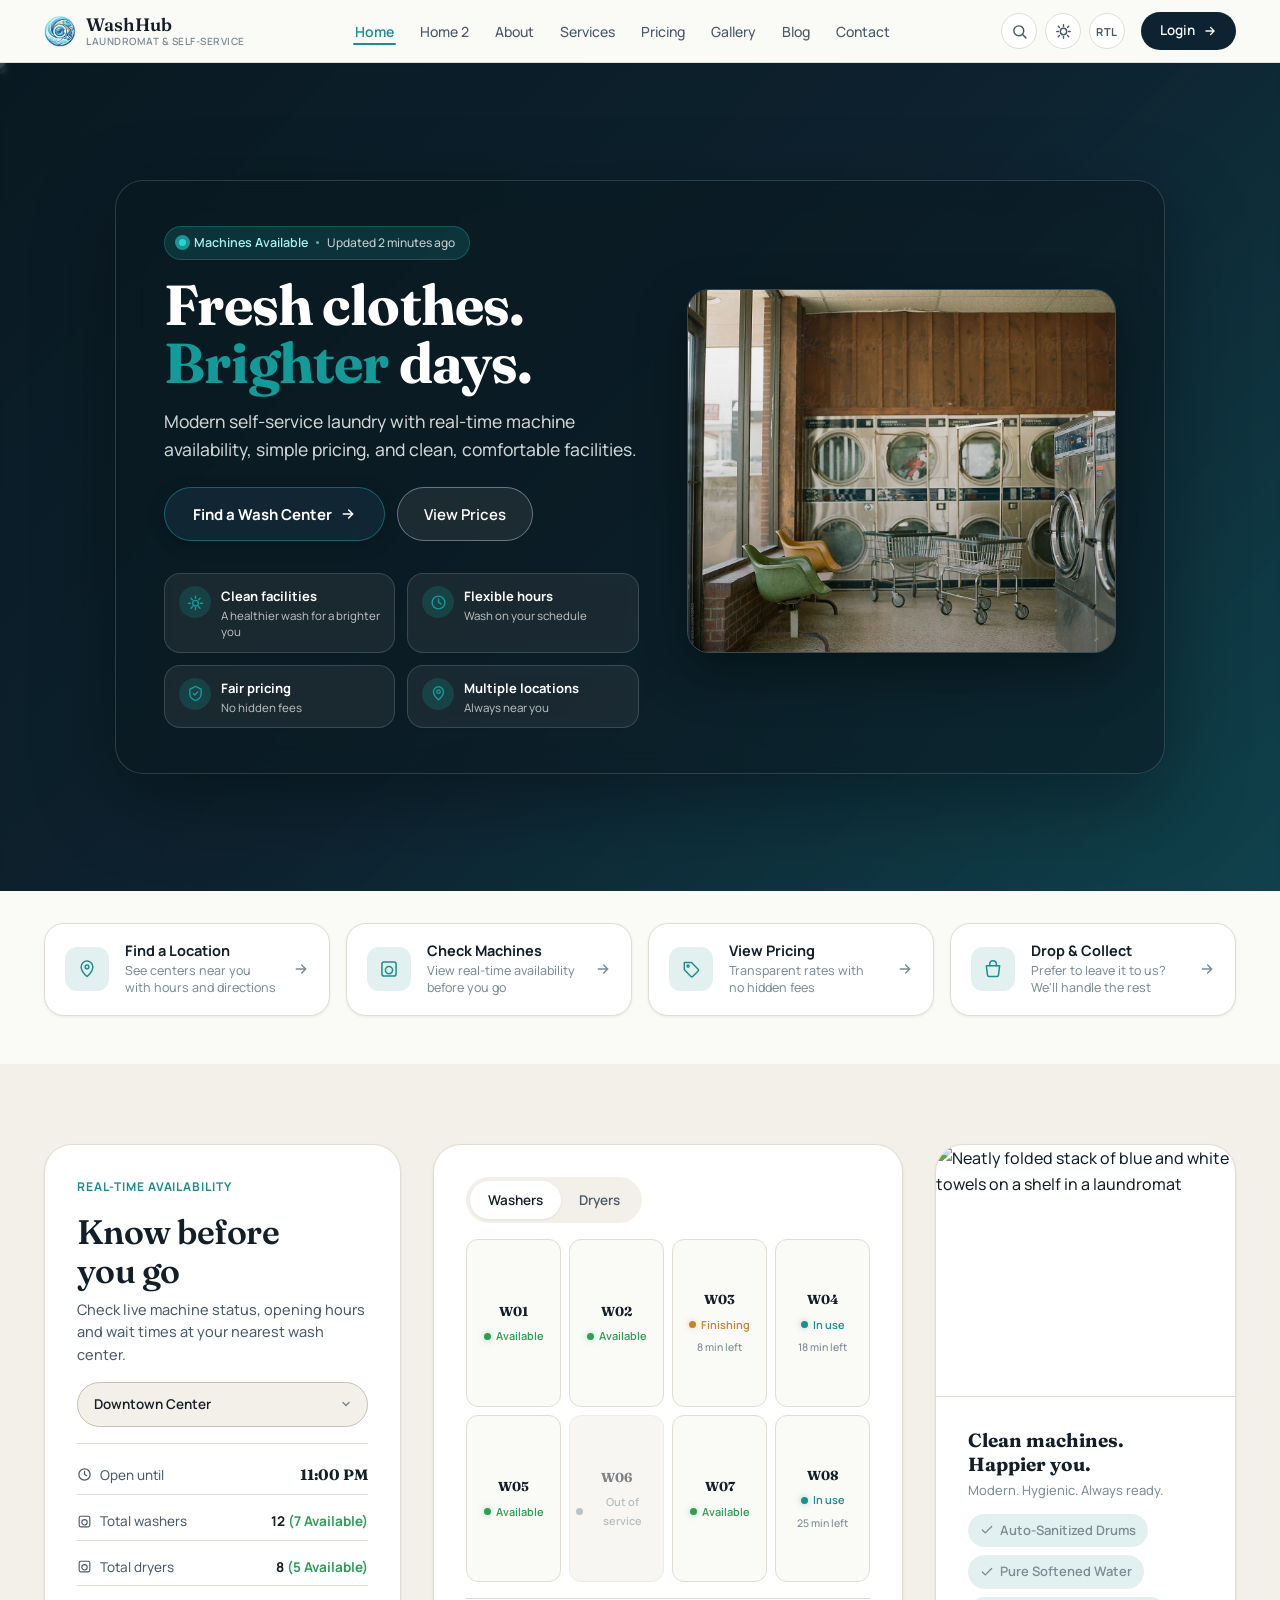
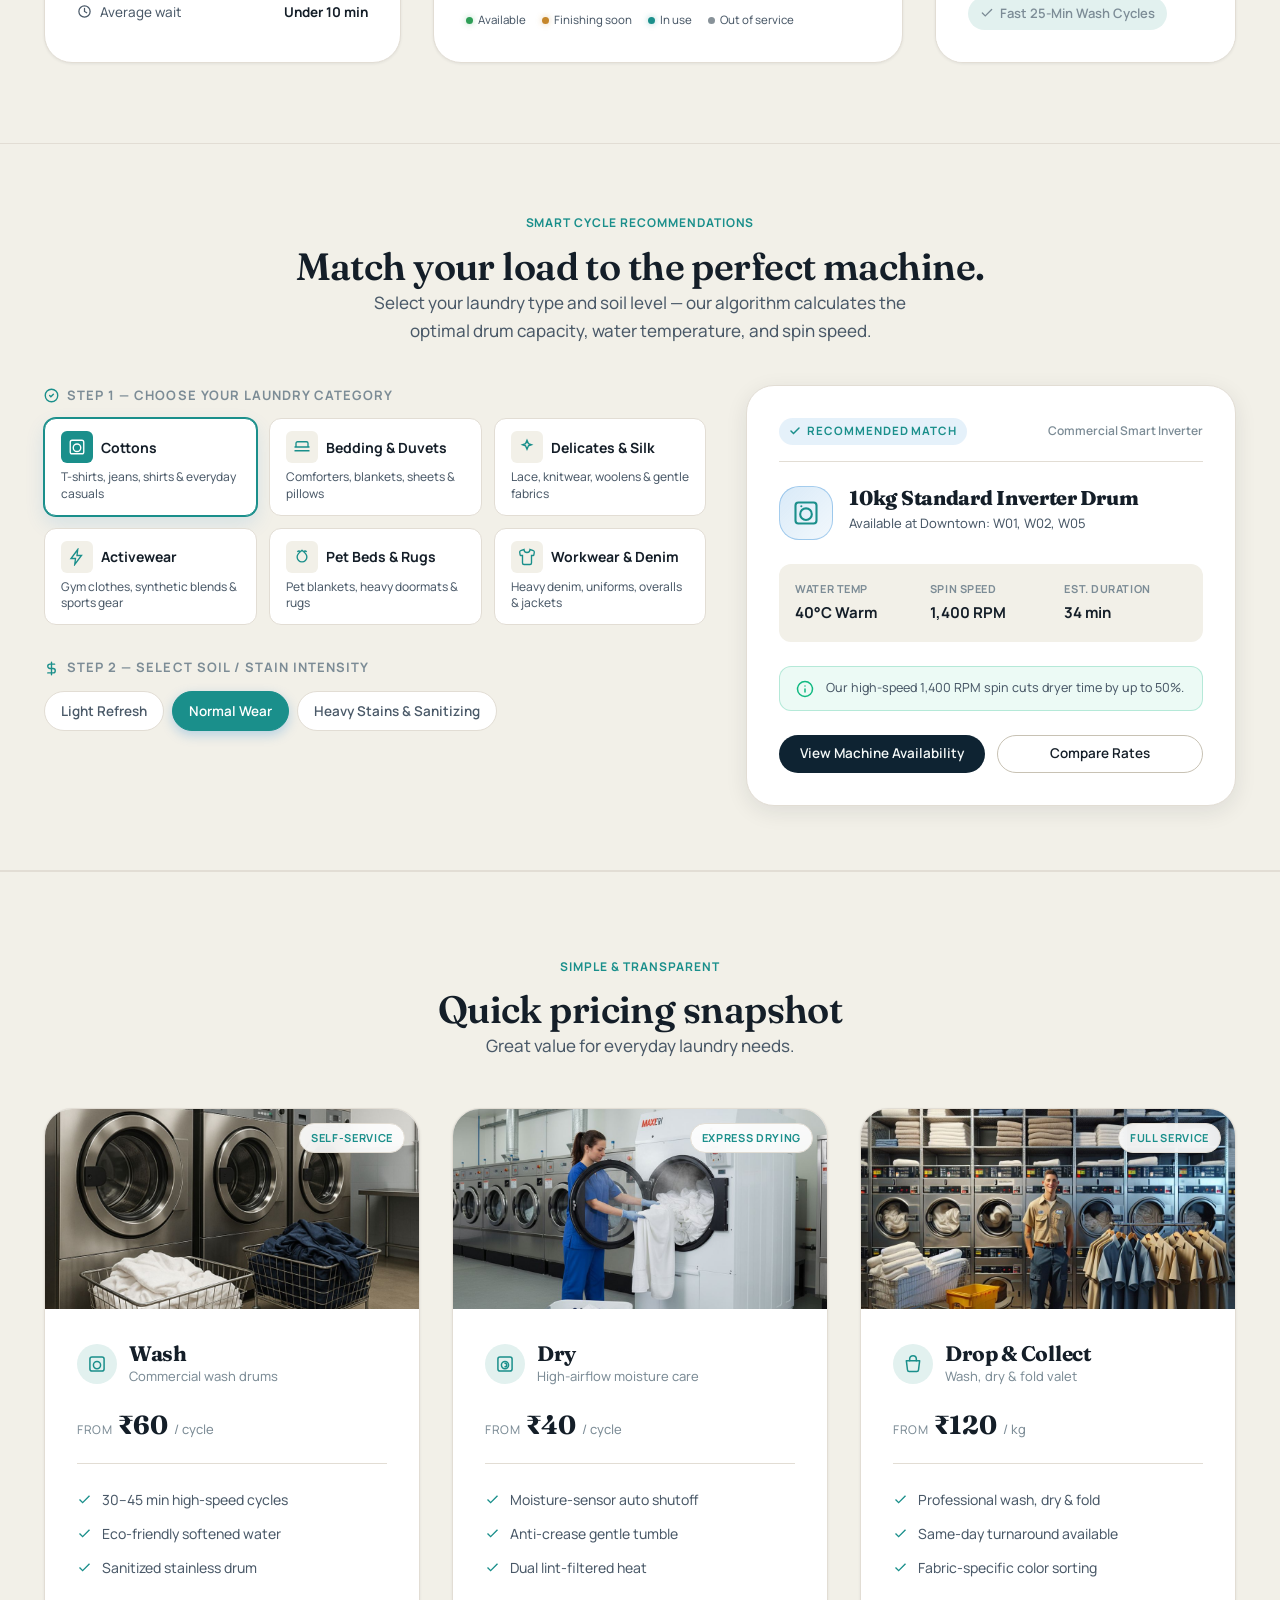
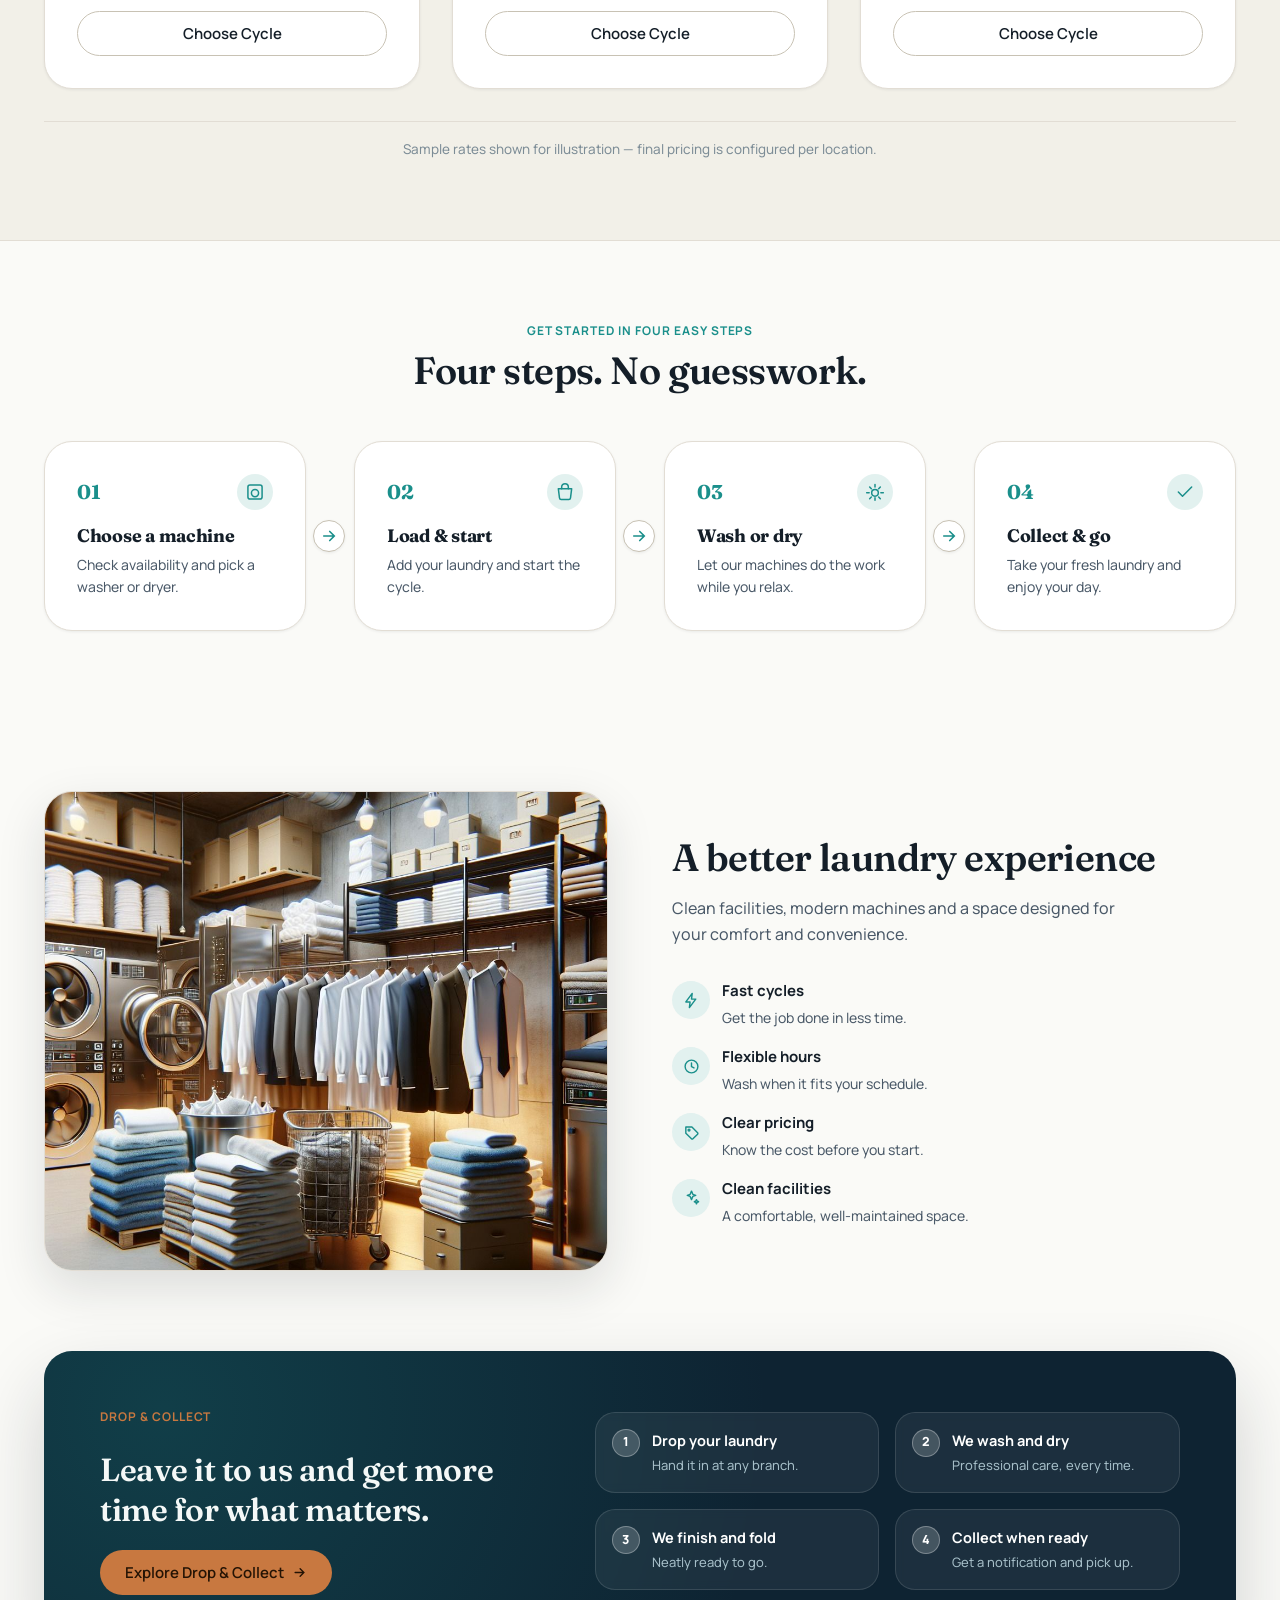
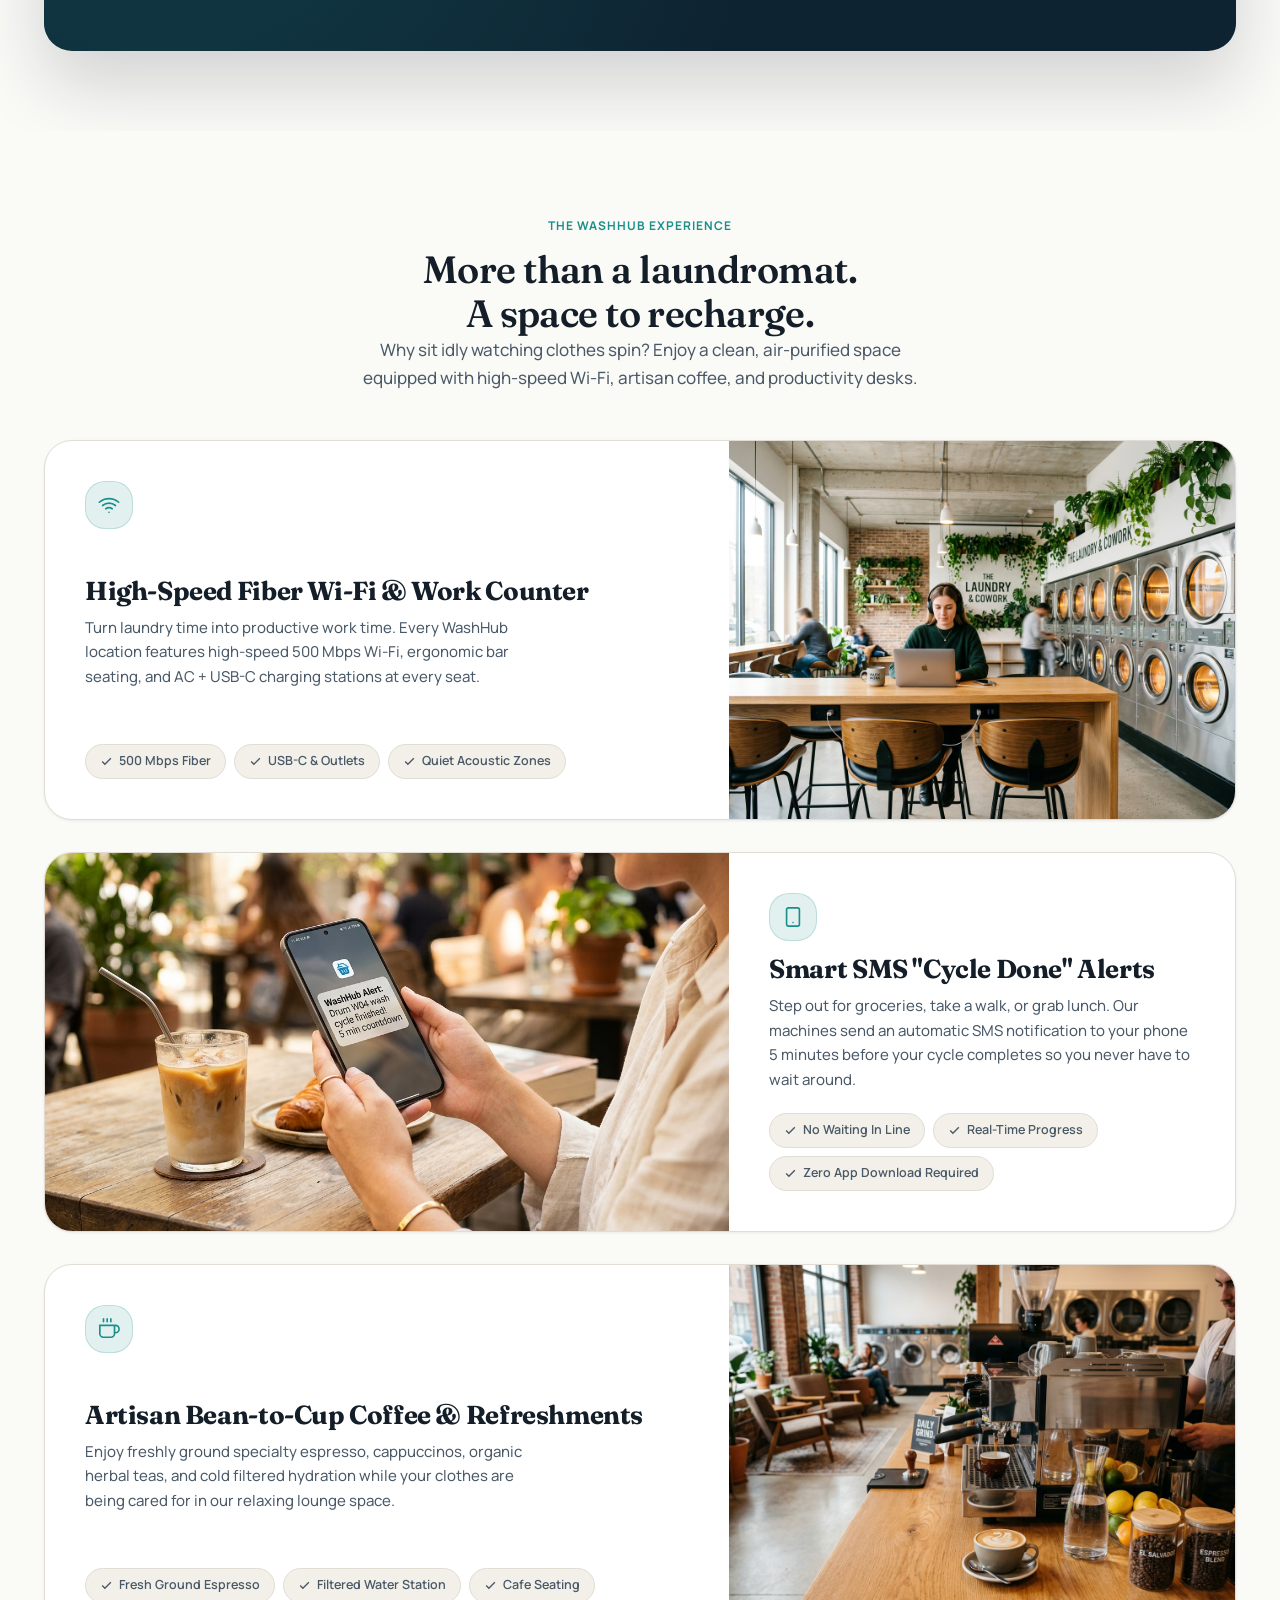
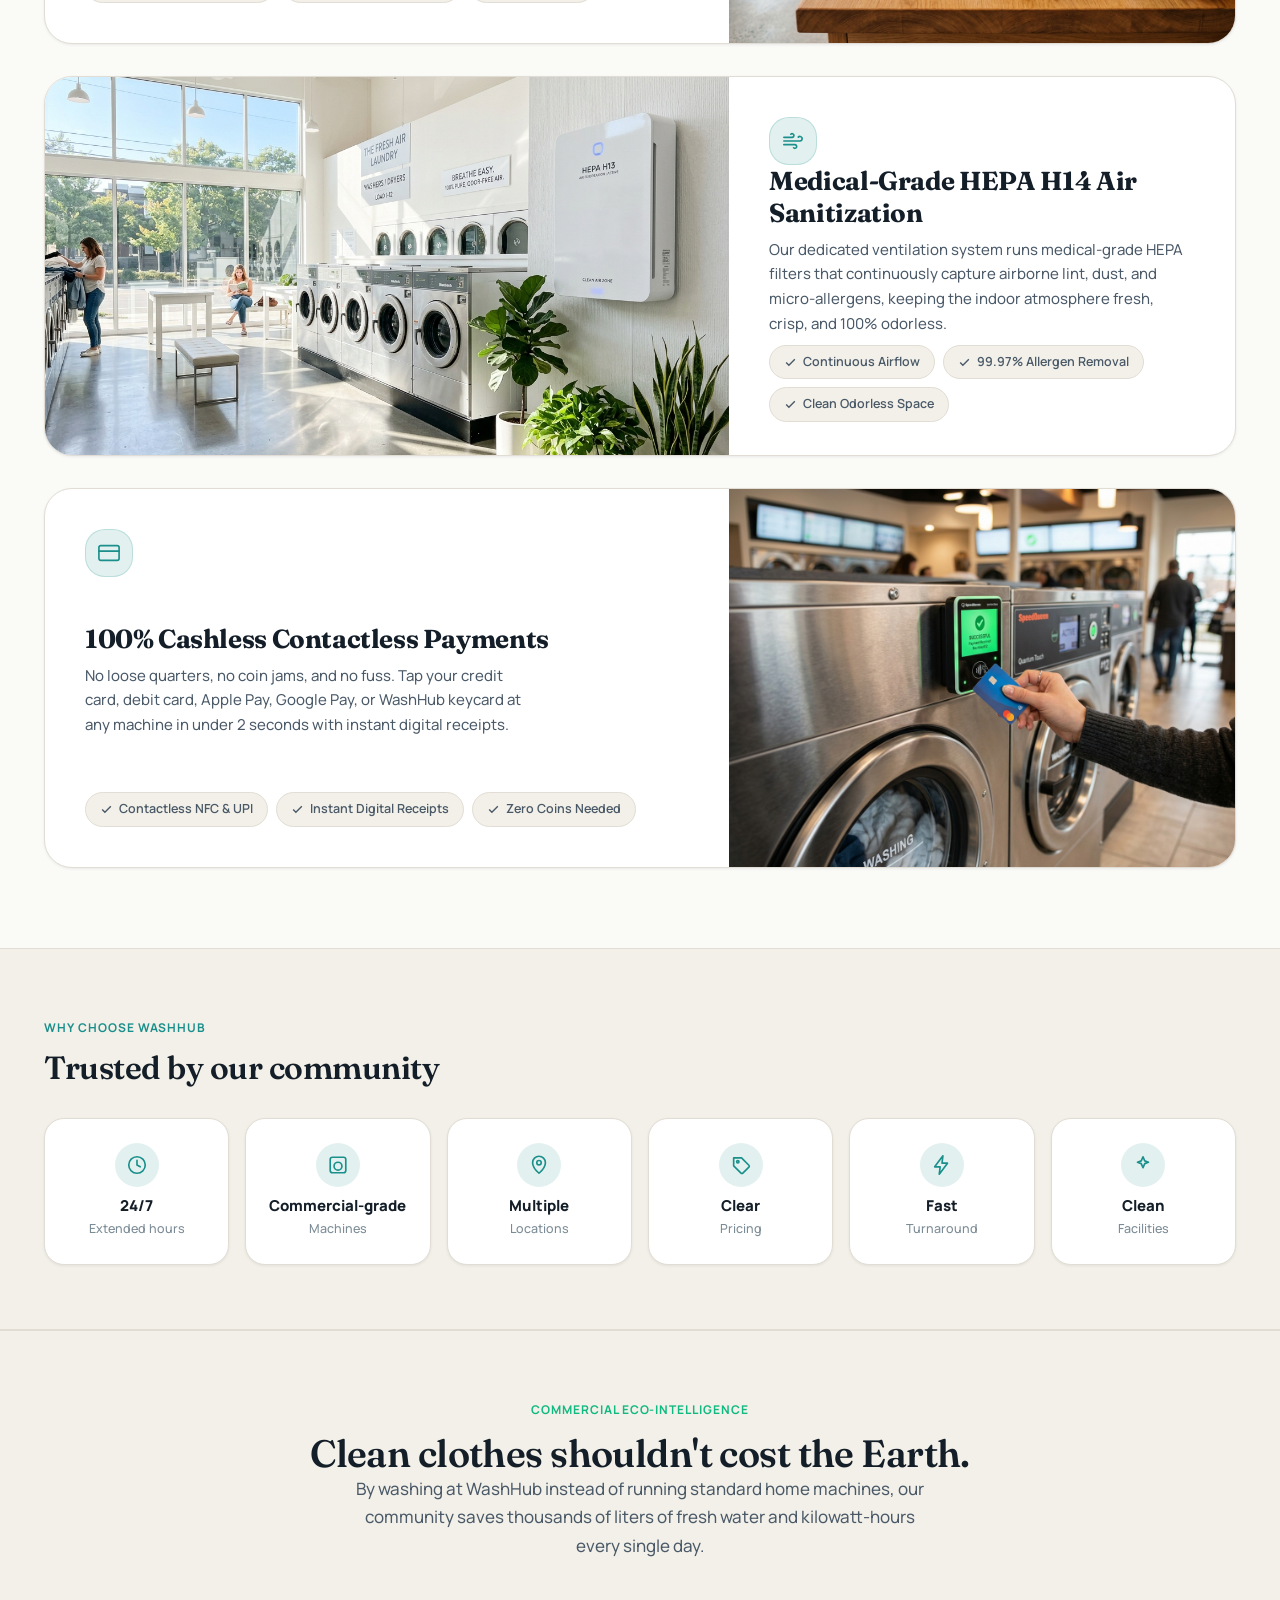
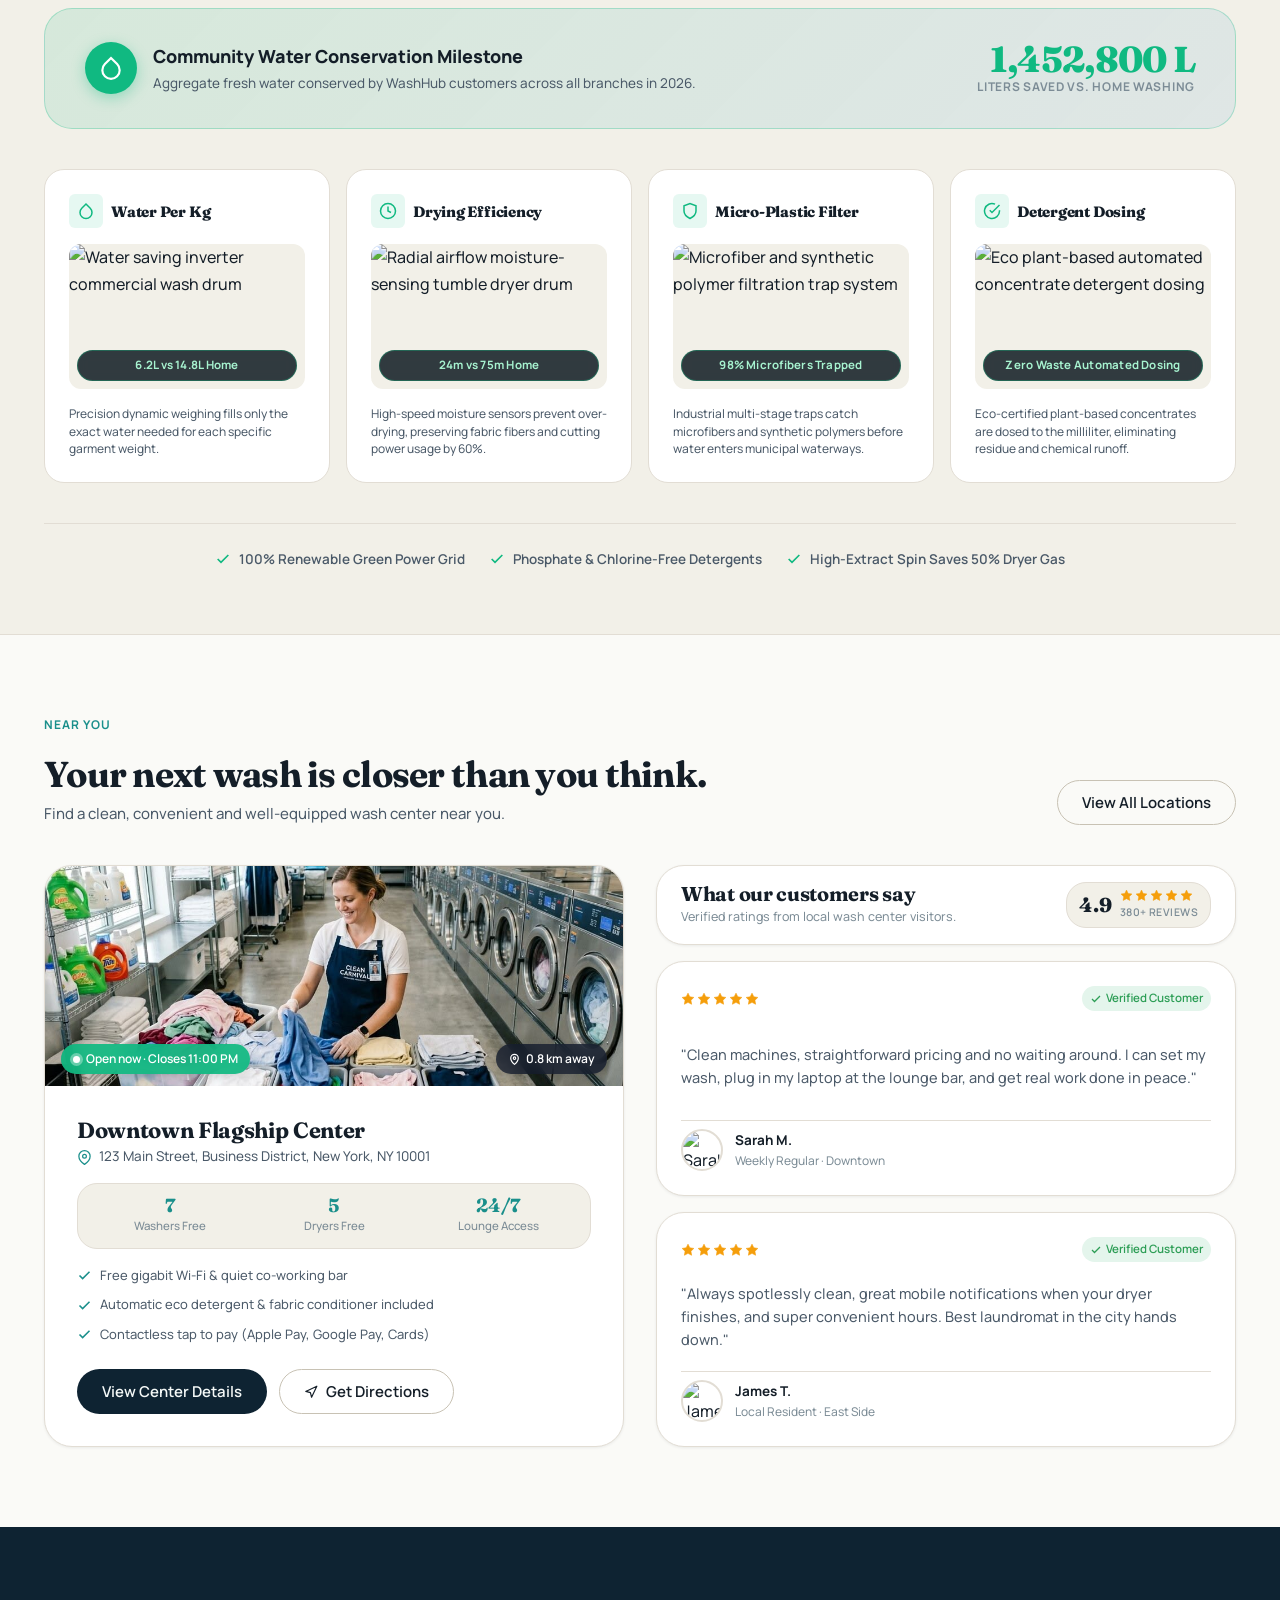
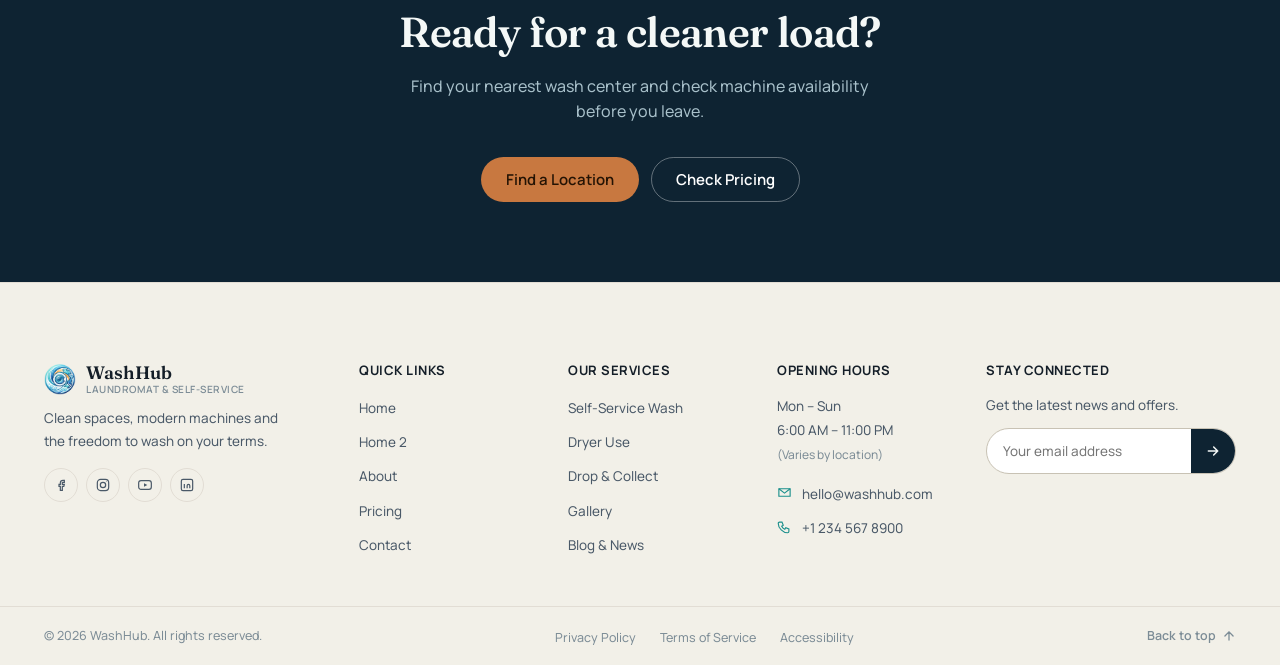
==== commit a18429d7: "ok" ====
--- a/index.html
+++ b/index.html
@@ -66,7 +66,15 @@
 <div class="mobile-nav-scrim" id="mobileScrim" aria-hidden="true"></div>
 <nav class="mobile-nav" id="mobileNav" aria-label="Mobile navigation" aria-hidden="true">
   <div class="mobile-nav-head">
-    <span class="brand-name" style="font-family:var(--font-display);font-size:18px;">WashHub</span>
+    <a href="index.html" class="brand" aria-label="WashHub home">
+      <span class="brand-mark" aria-hidden="true">
+        <img src="Assets/logo.png" alt="" width="32" height="32" class="brand-logo-img">
+      </span>
+      <span class="brand-text">
+        <span class="brand-name">WashHub</span>
+        <span class="brand-sub">LAUNDROMAT &amp; SELF-SERVICE</span>
+      </span>
+    </a>
     <button class="icon-btn" id="mobileClose" aria-label="Close navigation menu">
       <svg width="18" height="18" viewBox="0 0 24 24" fill="none" stroke="currentColor" stroke-width="2" stroke-linecap="round"><path d="M6 6l12 12M18 6 6 18"/></svg>
     </button>
@@ -152,7 +160,7 @@
               </span>
               <div class="hero-benefit-text">
                 <strong>Clean facilities</strong>
-                <span>A healthier wash for a bright</span>
+                <span>A healthier wash for a brighter you</span>
               </div>
             </div>
 
@@ -1226,7 +1234,7 @@
           </div>
           <p>"Clean machines, straightforward pricing and no waiting around. I can set my wash, plug in my laptop at the lounge bar, and get real work done in peace."</p>
           <footer>
-            <span class="avatar" aria-hidden="true">S</span>
+            <img src="https://images.unsplash.com/photo-1494790108377-be9c29b29330?w=120&auto=format&fit=crop&q=80" alt="Sarah M." class="avatar-img" width="42" height="42" loading="lazy">
             <div>
               <strong>Sarah M.</strong>
               <span>Weekly Regular · Downtown</span>
@@ -1250,7 +1258,7 @@
           </div>
           <p>"Always spotlessly clean, great mobile notifications when your dryer finishes, and super convenient hours. Best laundromat in the city hands down."</p>
           <footer>
-            <span class="avatar" aria-hidden="true">J</span>
+            <img src="https://images.unsplash.com/photo-1507003211169-0a1dd7228f2d?w=120&auto=format&fit=crop&q=80" alt="James T." class="avatar-img" width="42" height="42" loading="lazy">
             <div>
               <strong>James T.</strong>
               <span>Local Resident · East Side</span>
--- a/style.css
+++ b/style.css
@@ -799,9 +799,18 @@
   display: flex;
   align-items: center;
   justify-content: space-between;
+  gap: var(--sp-3);
   margin-block-end: var(--sp-6);
   padding-block-end: var(--sp-4);
   border-block-end: 1px solid var(--border-color);
+}
+
+.mobile-nav-head .brand {
+  display: inline-flex;
+  align-items: center;
+  gap: 10px;
+  text-decoration: none;
+  flex: 1;
 }
 
 .mobile-nav ul {
@@ -1282,6 +1291,7 @@
   padding: 12px 14px;
   backdrop-filter: blur(6px);
   -webkit-backdrop-filter: blur(6px);
+  text-align: left;
   transition: background var(--dur), border-color var(--dur), transform var(--dur);
 }
 
@@ -1307,6 +1317,12 @@
   display: flex;
   flex-direction: column;
   gap: 1px;
+  text-align: left;
+}
+
+[dir="rtl"] .hero-benefit-card,
+[dir="rtl"] .hero-benefit-text {
+  text-align: right;
 }
 
 .hero-benefit-text strong {
@@ -3155,6 +3171,15 @@
   justify-content: center;
   font-weight: 700;
   font-size: 14.5px;
+  flex: none;
+}
+
+.testimonial .avatar-img {
+  width: 42px;
+  height: 42px;
+  border-radius: 50%;
+  object-fit: cover;
+  border: 2px solid var(--border-color);
   flex: none;
 }
 
@@ -6385,6 +6410,12 @@
   margin-block: var(--sp-3) var(--sp-6);
 }
 
+.svc-biz-actions {
+  display: flex;
+  gap: var(--sp-3);
+  flex-wrap: wrap;
+}
+
 .svc-biz-pill {
   font-size: 13px;
   font-weight: 600;
@@ -7116,6 +7147,29 @@
 
   .svc-biz-grid {
     grid-template-columns: 1fr;
+    text-align: center;
+  }
+
+  .svc-biz-copy {
+    text-align: center;
+    max-width: 680px;
+    margin-inline: auto;
+  }
+
+  .svc-biz-copy h2,
+  .svc-biz-copy p:not(.eyebrow) {
+    text-align: center;
+    margin-inline: auto;
+  }
+
+  .svc-biz-pills {
+    justify-content: center;
+    margin-inline: auto;
+  }
+
+  .svc-biz-actions {
+    justify-content: center;
+    margin-inline: auto;
   }
 
   .svc-biz-media {
@@ -8058,12 +8112,27 @@
 .prc-table th {
   padding: var(--sp-3) var(--sp-6);
   font-size: 12px;
-  font-weight: 600;
+  font-weight: 700;
   text-transform: uppercase;
   letter-spacing: 0.06em;
   color: var(--text-muted);
   background: var(--bg-surface);
   border-block-end: 1px solid var(--border-color);
+}
+
+:root[data-theme="dark"] .prc-table th {
+  color: var(--text-primary);
+  background: var(--bg-elevated);
+  border-block-end: 1px solid var(--border-color);
+}
+
+:root[data-theme="dark"] .prc-table-subtitle {
+  color: var(--text-secondary);
+}
+
+:root[data-theme="dark"] .svc-table th {
+  color: var(--text-primary);
+  background: var(--bg-elevated);
 }
 
 .prc-table td {
@@ -10825,6 +10894,13 @@
   .cnt-branches-grid {
     grid-template-columns: 1fr 1fr;
   }
+
+  .cnt-branches-grid > :last-child:nth-child(odd) {
+    grid-column: 1 / -1;
+    max-width: calc(50% - (var(--sp-6) / 2));
+    margin-inline: auto;
+    width: 100%;
+  }
 }
 
 @media (max-width: 768px) {
@@ -10834,6 +10910,12 @@
 
   .cnt-branches-grid {
     grid-template-columns: 1fr;
+  }
+
+  .cnt-branches-grid > :last-child:nth-child(odd) {
+    grid-column: auto;
+    max-width: 100%;
+    margin-inline: 0;
   }
 
   .cnt-map-frame-wrap {
@@ -14397,15 +14479,21 @@
     margin-inline: auto;
   }
 
-  /* Section 8 — Customer Principles: Clean Start Alignment */
+  /* Section 8 — Customer Principles: Cohesive Alignment */
   .split-60-40 {
     grid-template-columns: 1fr !important;
+    gap: var(--sp-6) !important;
+  }
+  .split-60-40 > div:last-child {
+    max-width: 640px !important;
+    margin-inline: auto !important;
+    width: 100% !important;
     text-align: start !important;
   }
-  .split-60-40 > div:last-child {
+  .split-60-40 .eyebrow {
     text-align: start !important;
-  }
-  .split-60-40 .eyebrow,
+    margin-inline: 0 !important;
+  }
   .split-60-40 h2 {
     text-align: start !important;
     margin-inline: 0 !important;
@@ -14422,14 +14510,14 @@
     align-items: flex-start !important;
     gap: 16px !important;
     text-align: start !important;
-    padding-block: 18px !important;
+    padding-block: 16px !important;
   }
   .principle-num {
     margin: 0 !important;
     width: 40px !important;
     min-width: 40px !important;
     max-width: 40px !important;
-    font-size: 1.5rem !important;
+    font-size: 1.4rem !important;
     line-height: 1.2 !important;
     text-align: start !important;
     flex: 0 0 40px !important;
@@ -14452,6 +14540,19 @@
     font-size: 0.9rem !important;
     max-width: 100% !important;
     margin-inline: 0 !important;
+  }
+
+  [dir="rtl"] .split-60-40,
+  [dir="rtl"] .split-60-40 > div:last-child,
+  [dir="rtl"] .split-60-40 .eyebrow,
+  [dir="rtl"] .split-60-40 h2,
+  [dir="rtl"] .principle-list,
+  [dir="rtl"] .principle-row,
+  [dir="rtl"] .principle-num,
+  [dir="rtl"] .principle-text,
+  [dir="rtl"] .principle-text h4,
+  [dir="rtl"] .principle-text p {
+    text-align: right !important;
   }
 
   /* Section 14 — Community Features: Clean Start Alignment */
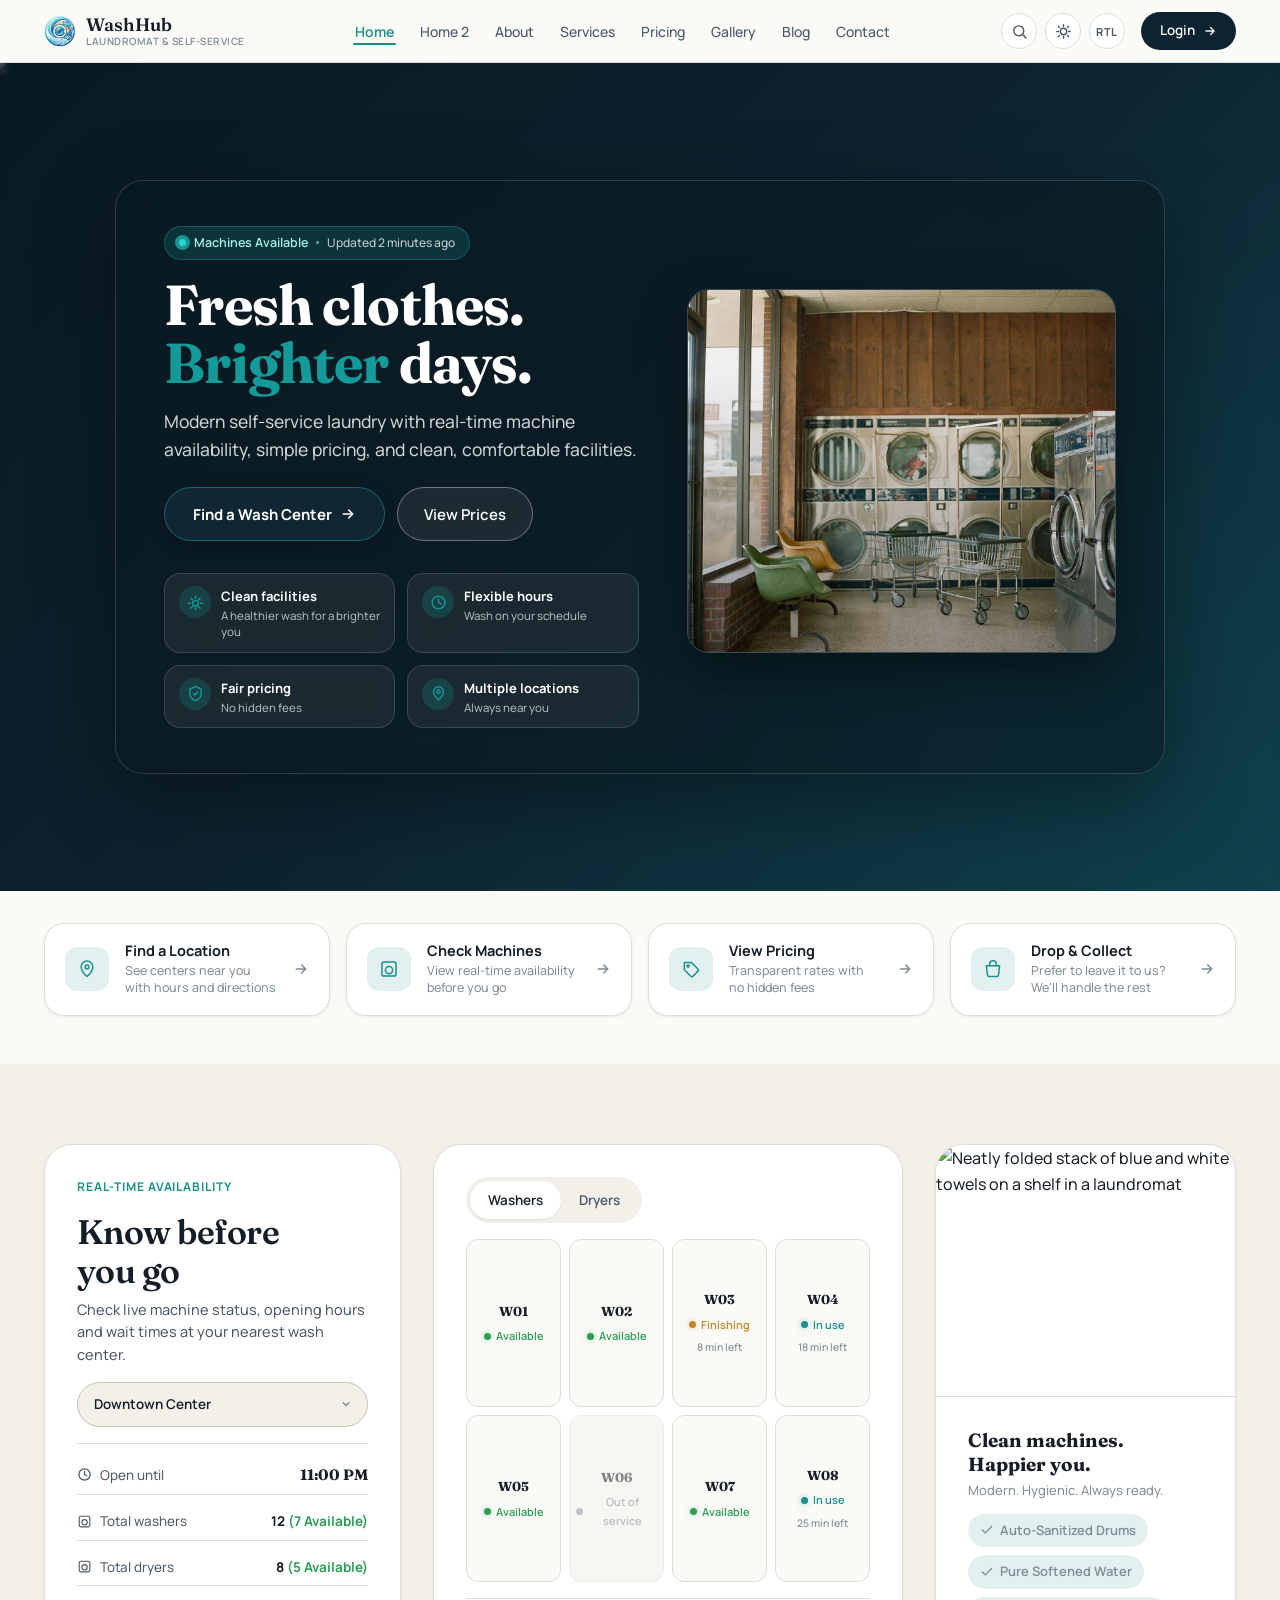
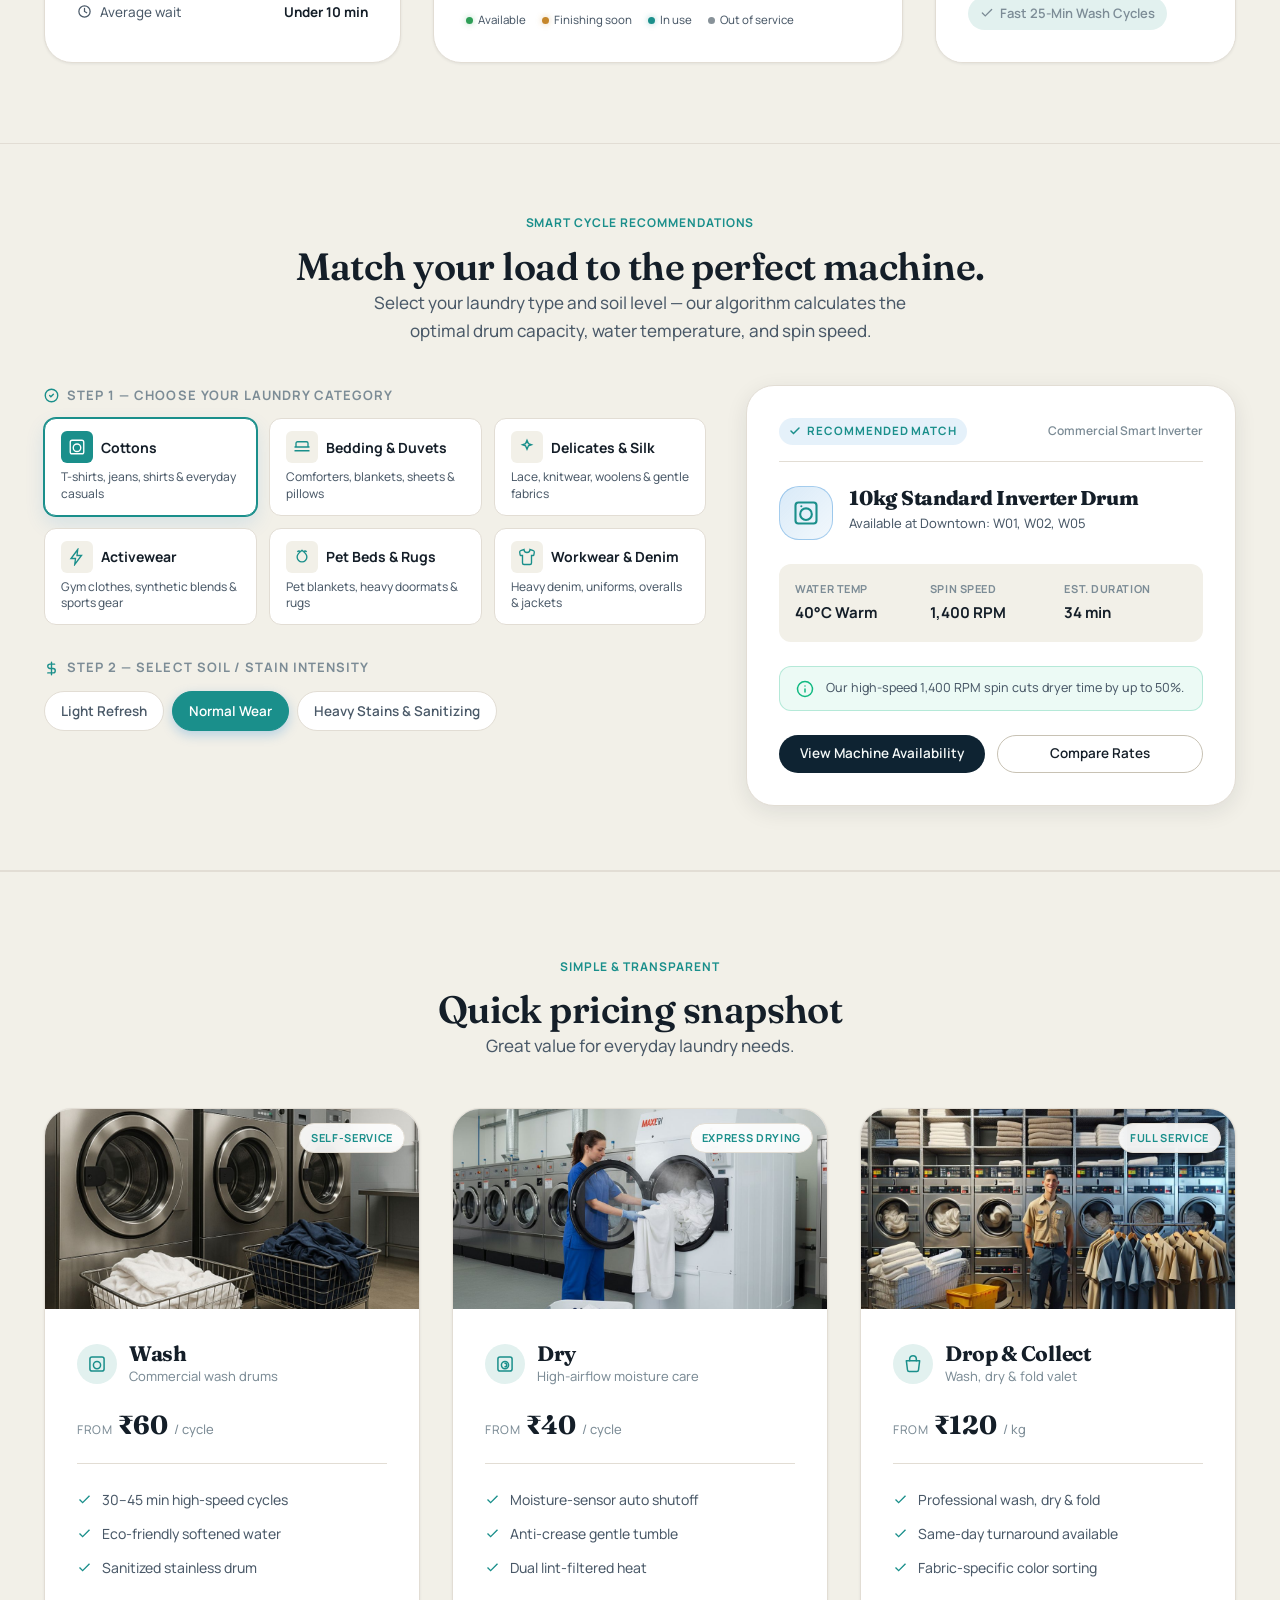
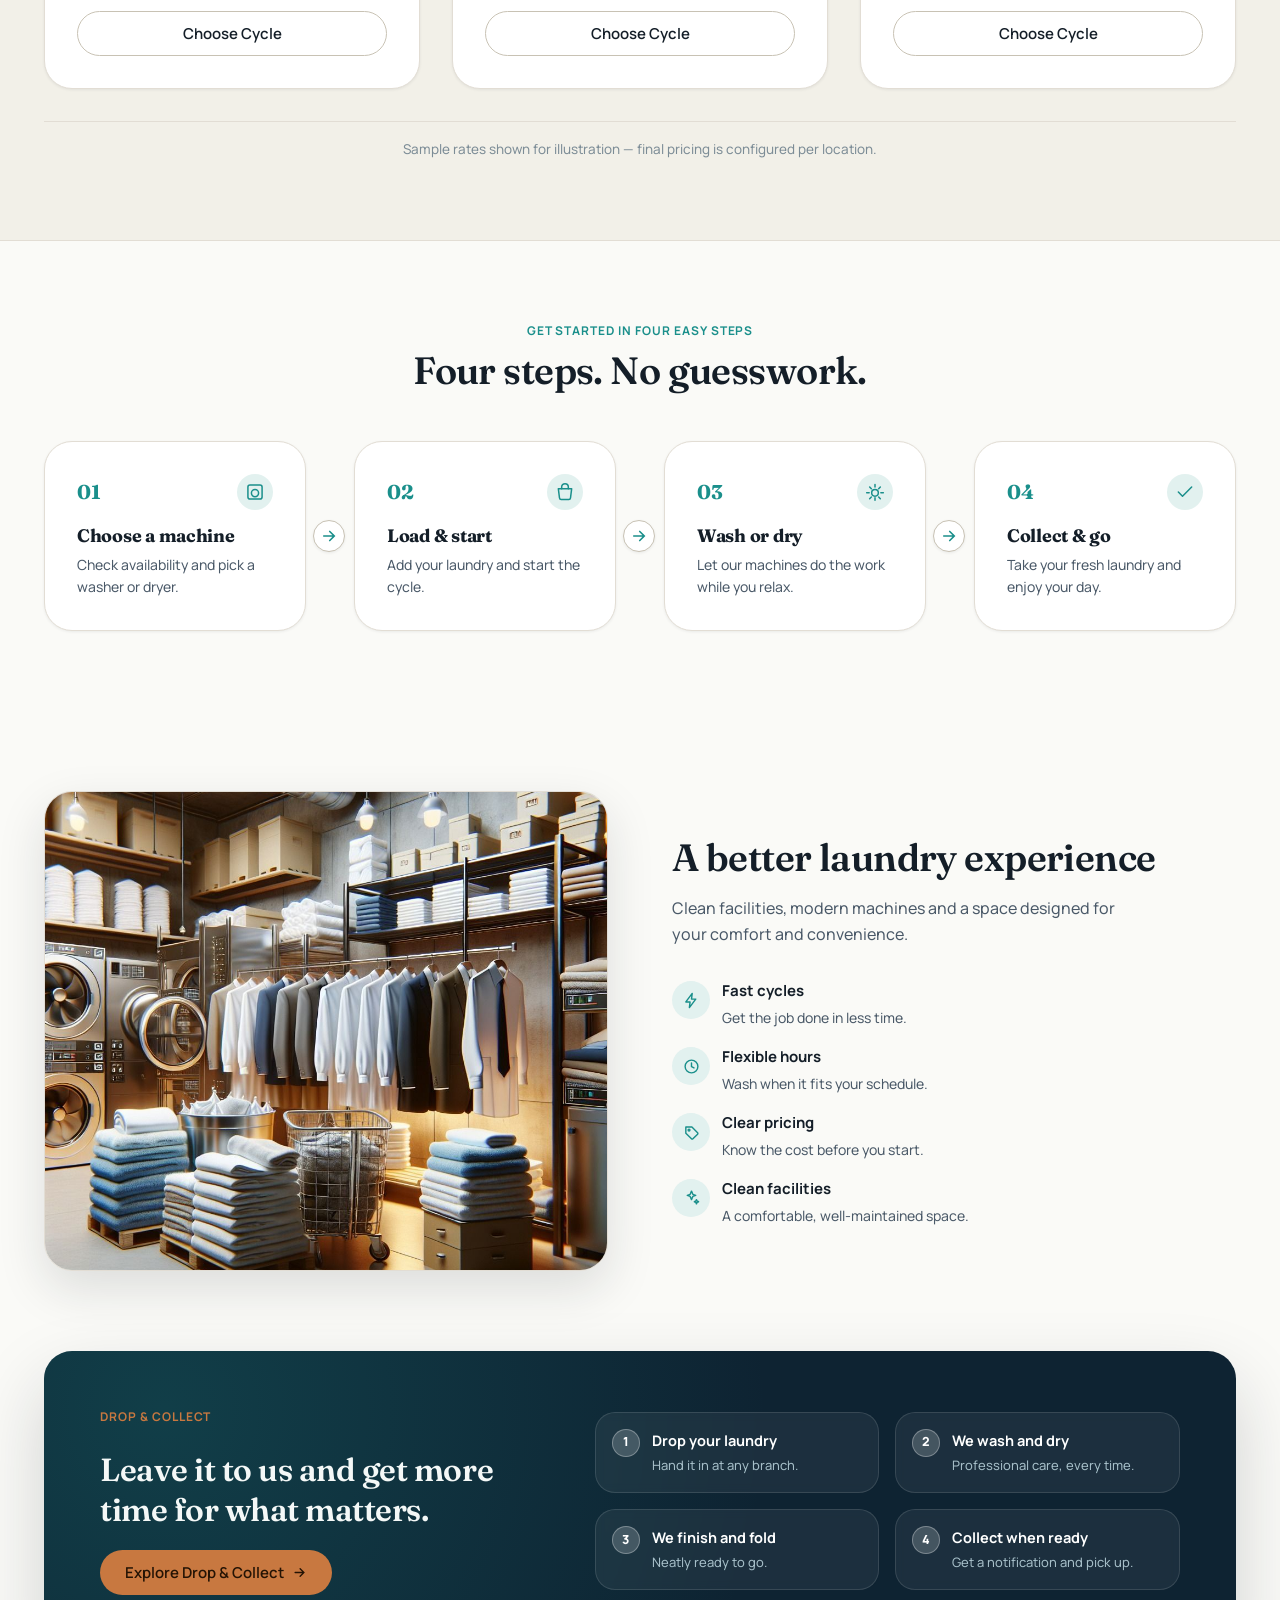
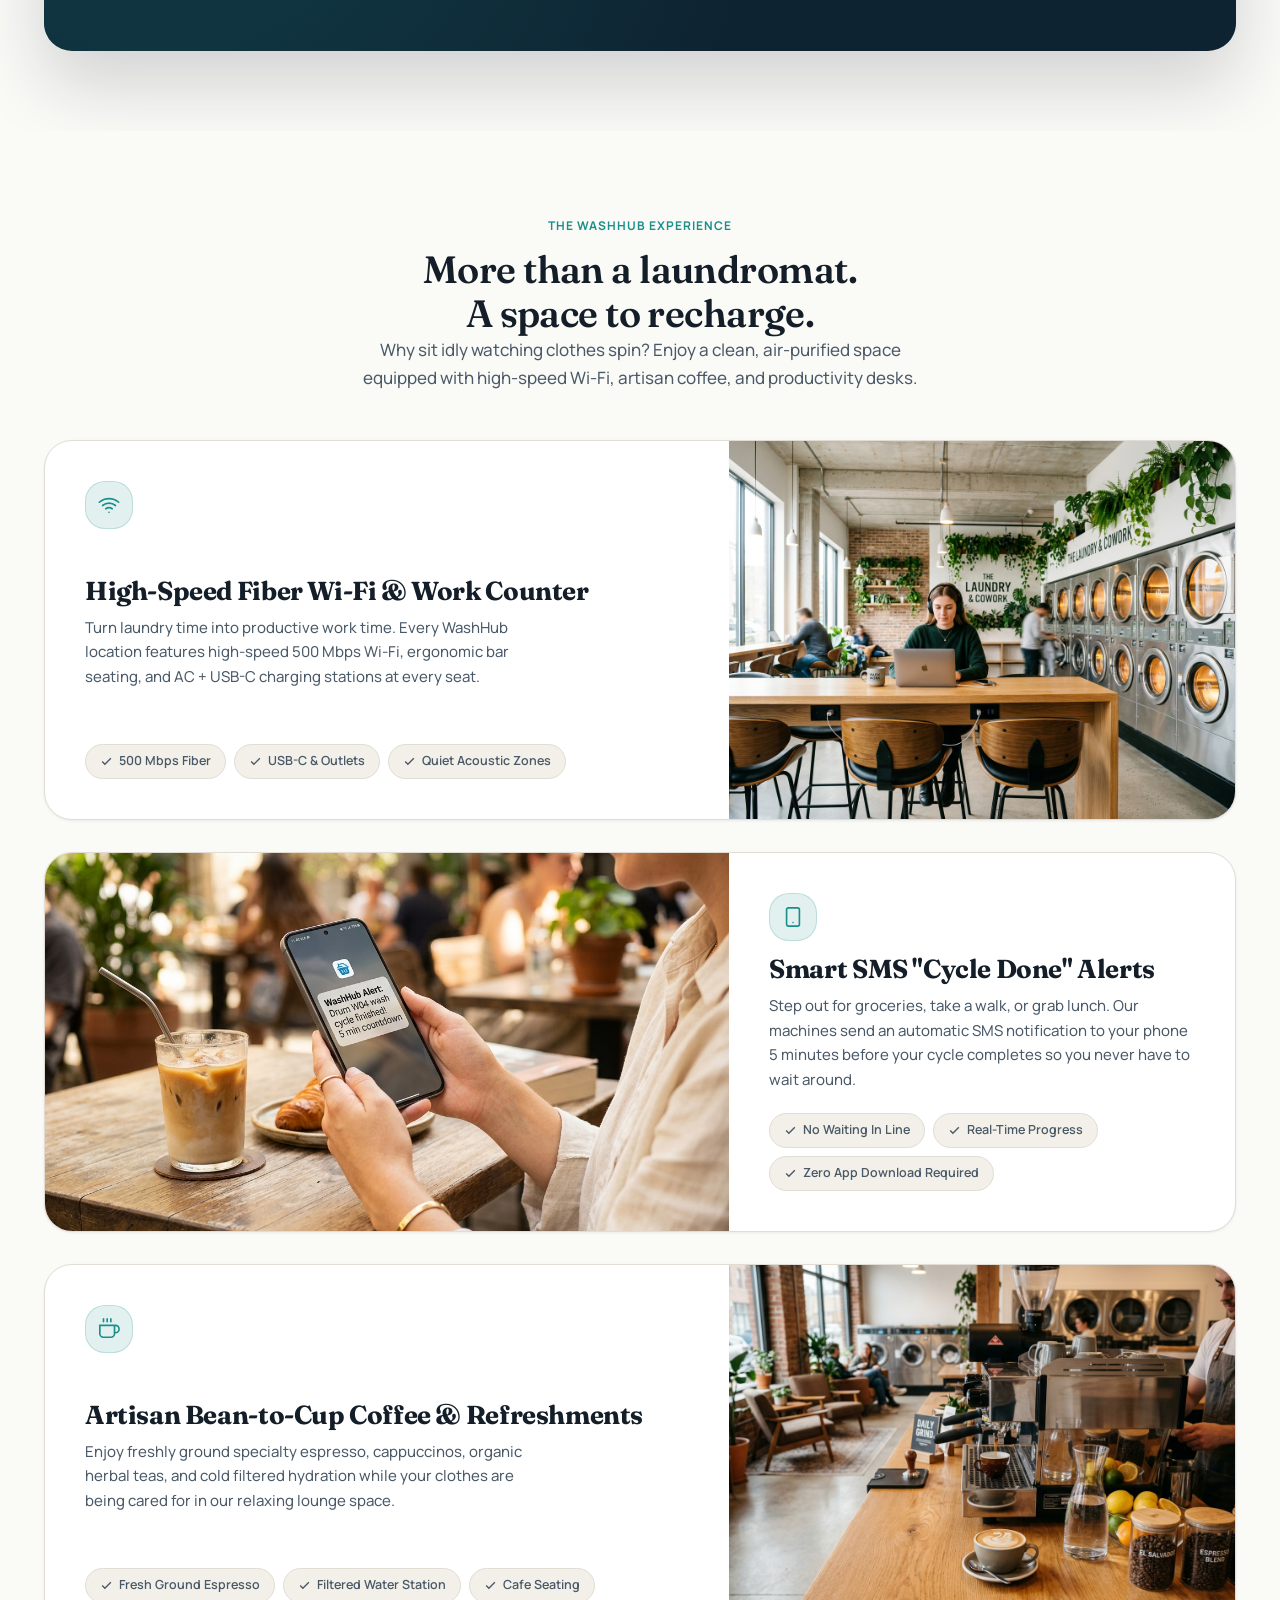
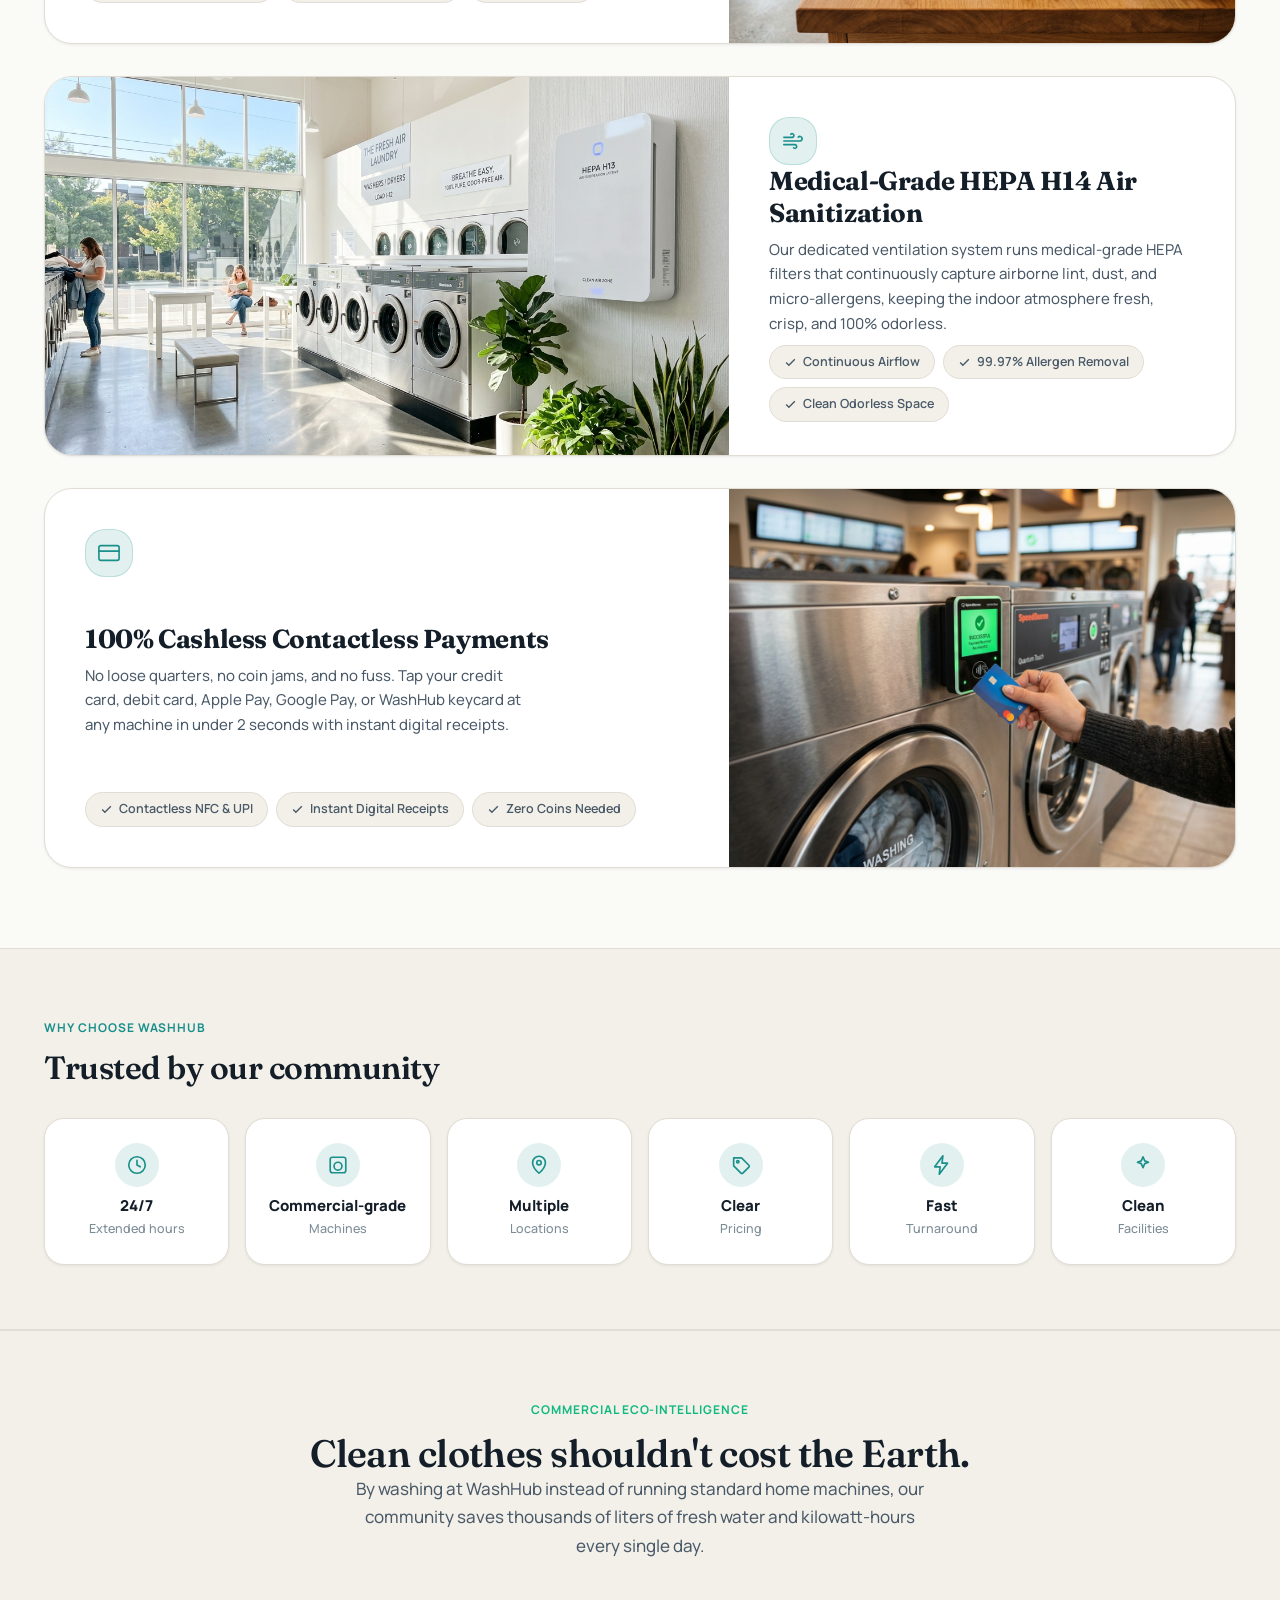
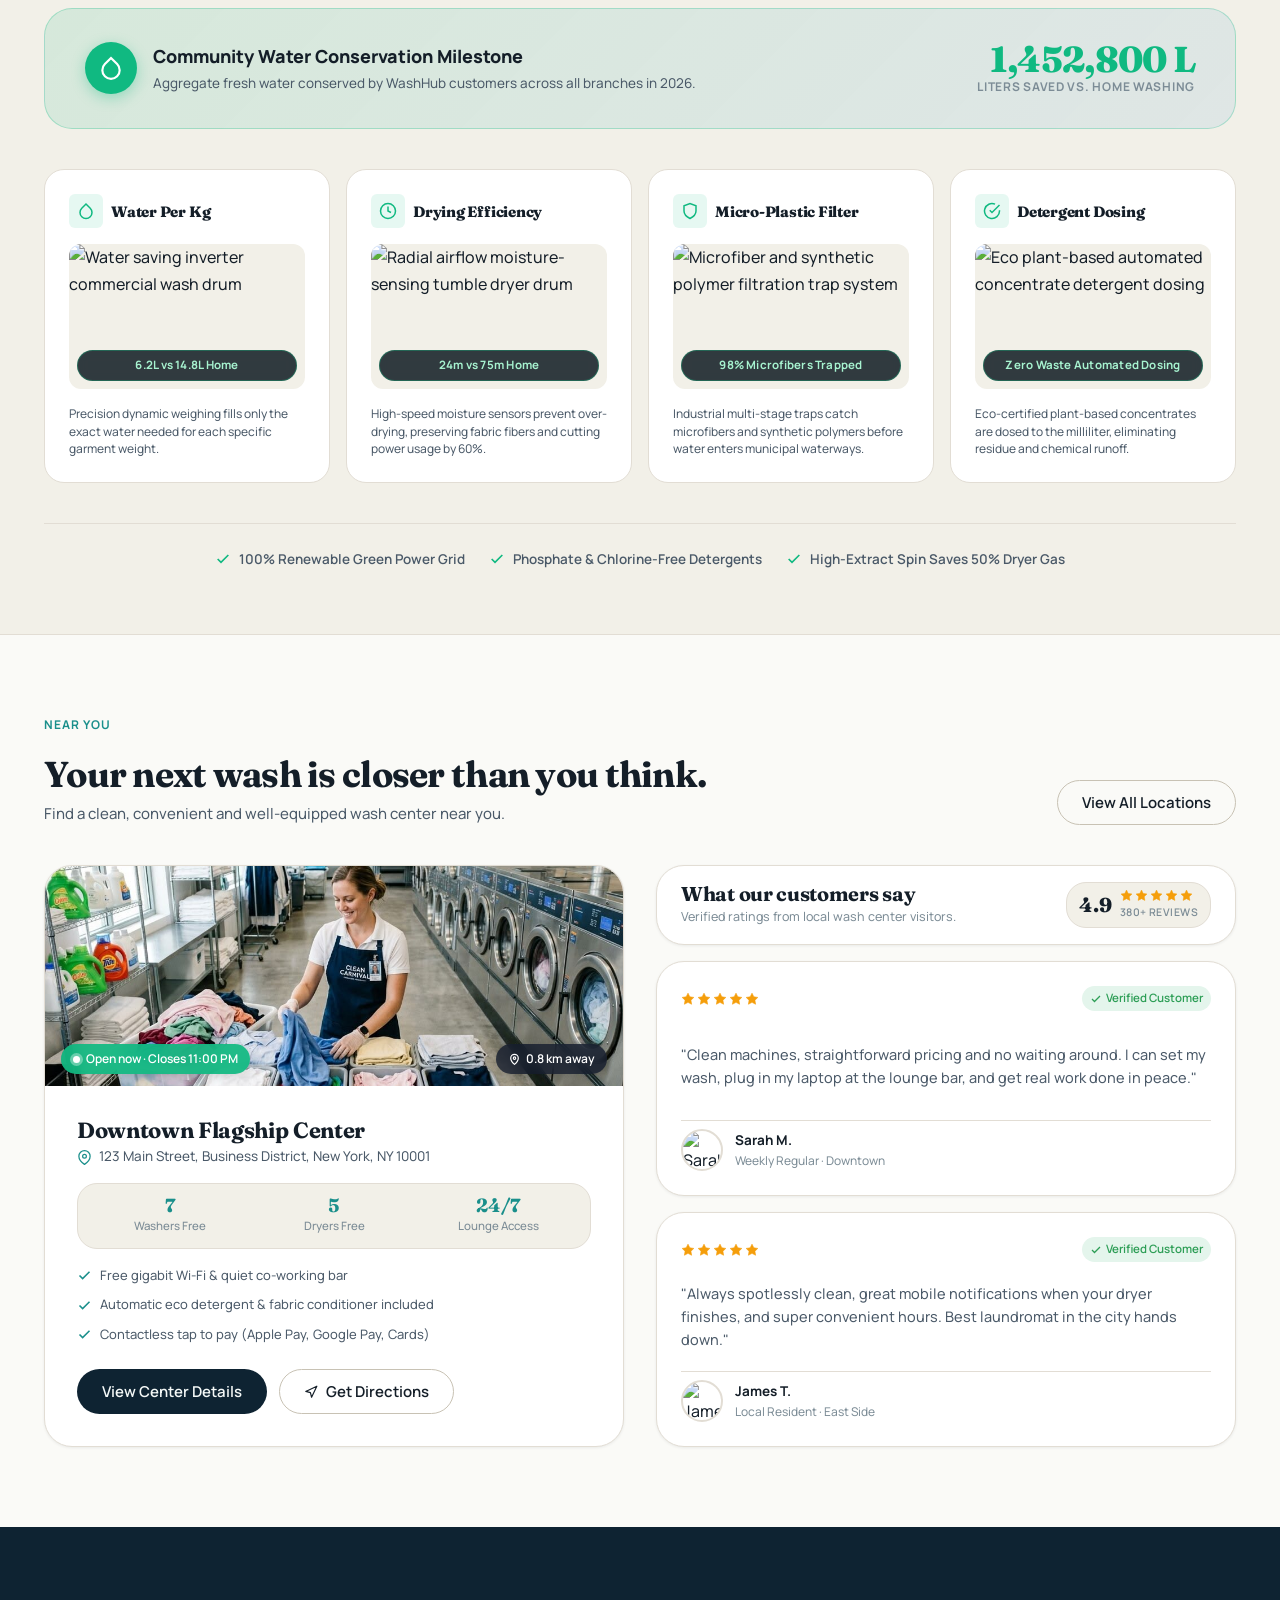
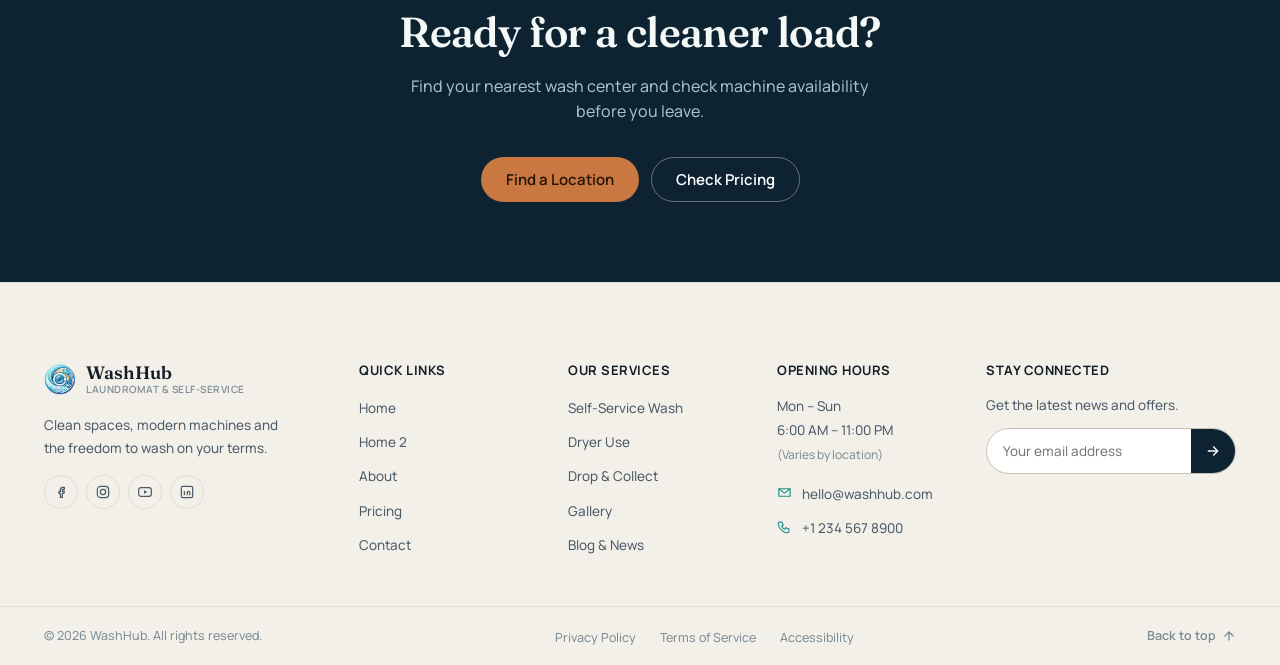
==== commit 01b95539: "ok fixed" ====
--- a/index.html
+++ b/index.html
@@ -947,7 +947,7 @@
               <svg width="22" height="22" viewBox="0 0 24 24" fill="none" stroke="currentColor" stroke-width="1.8" stroke-linecap="round"><rect x="1" y="4" width="22" height="16" rx="2" ry="2"/><line x1="1" y1="10" x2="23" y2="10"/></svg>
             </span>
             <div>
-              <h3>100% Cashless Contactless Payments</h3>
+              <h3>&lrm;<bdi>100%</bdi>&lrm; Cashless Contactless Payments</h3>
               <p>No loose quarters, no coin jams, and no fuss. Tap your credit card, debit card, Apple Pay, Google Pay, or WashHub keycard at any machine in under 2 seconds with instant digital receipts.</p>
             </div>
             <div class="am-perk-chips">
--- a/style.css
+++ b/style.css
@@ -524,15 +524,17 @@
   padding-block: 12px;
 }
 
-/* Brand / Logo */
+/* Brand / Logo - preserve brand identity lockup across all writing directions and pages */
 .brand,
 .site-logo {
-  display: flex;
-  align-items: center;
+  display: inline-flex !important;
+  flex-direction: row !important;
+  align-items: center !important;
   gap: 10px;
   flex: none;
   text-decoration: none;
-  text-align: left;
+  text-align: left !important;
+  direction: ltr !important;
 }
 
 .brand-mark {
@@ -555,15 +557,18 @@
   display: flex;
   flex-direction: column;
   line-height: 1.2;
-  text-align: left;
-  align-items: flex-start;
+  text-align: left !important;
+  align-items: flex-start !important;
   justify-content: center;
+  direction: ltr !important;
 }
 
 [dir="rtl"] .brand,
+[dir="rtl"] .site-logo,
 [dir="rtl"] .brand-text {
-  text-align: right;
-  align-items: flex-end;
+  direction: ltr !important;
+  text-align: left !important;
+  align-items: flex-start !important;
 }
 
 .brand-name {
@@ -1908,6 +1913,42 @@
   transform: translateY(-50%);
   pointer-events: none;
   color: var(--text-muted);
+}
+
+/* Center Select Custom Dropdown (100% width matching select box) */
+.center-select .cnt-custom-select {
+  width: 100%;
+}
+
+.center-select .cnt-select-trigger {
+  border-radius: var(--radius-pill);
+  padding: 10px 16px;
+  background: var(--bg-secondary);
+  border: 1.5px solid var(--border-strong);
+  font-weight: 600;
+  font-size: 13.5px;
+  width: 100%;
+  box-sizing: border-box;
+}
+
+.center-select .cnt-select-trigger:hover,
+.center-select .cnt-select-trigger:focus,
+.center-select .cnt-custom-select.is-open .cnt-select-trigger {
+  border-color: var(--accent-primary);
+}
+
+.center-select .cnt-select-options {
+  border-radius: var(--radius-md);
+  width: 100% !important;
+  max-width: 100% !important;
+  left: 0 !important;
+  right: 0 !important;
+  box-sizing: border-box !important;
+}
+
+.center-select:has(.cnt-custom-select) > svg,
+.center-select.has-custom-select > svg {
+  display: none !important;
 }
 
 .center-stats {
@@ -4447,7 +4488,7 @@
 
 .h2-hero-features {
   display: grid;
-  grid-template-columns: repeat(4, auto);
+  grid-template-columns: repeat(4, 1fr);
   gap: 0;
   border-block-start: 1px solid var(--border-color);
   padding-block-start: var(--sp-5);
@@ -4456,8 +4497,10 @@
 .h2-hero-feat {
   display: flex;
   flex-direction: column;
-  gap: 3px;
-  padding-inline-end: var(--sp-5);
+  align-items: flex-start;
+  text-align: start;
+  gap: 4px;
+  padding-inline: var(--sp-3);
   border-inline-end: 1px solid var(--border-color);
 }
 
@@ -4467,11 +4510,7 @@
 
 .h2-hero-feat:last-child {
   border-inline-end: none;
-}
-
-[dir="rtl"] .h2-hero-feat {
   padding-inline-end: 0;
-  padding-inline-start: var(--sp-5);
 }
 
 .h2-hero-feat svg {
@@ -6038,8 +6077,18 @@
   }
 
   .svc-drying-media {
-    min-height: 260px;
-    aspect-ratio: 16 / 10;
+    min-height: auto !important;
+    max-height: none !important;
+    width: 100% !important;
+    max-width: 100% !important;
+    aspect-ratio: 16 / 10 !important;
+    box-sizing: border-box !important;
+  }
+
+  .svc-drying-media img {
+    width: 100% !important;
+    height: 100% !important;
+    object-fit: cover !important;
   }
 }
 
@@ -6864,6 +6913,17 @@
   .experience-photo {
     order: -1;
     aspect-ratio: 16/9;
+    min-height: auto !important;
+    max-height: none !important;
+    width: 100% !important;
+    max-width: 100% !important;
+    box-sizing: border-box !important;
+  }
+
+  .experience-photo img {
+    width: 100% !important;
+    height: 100% !important;
+    object-fit: cover !important;
   }
 
   .drop-collect-card {
@@ -6987,24 +7047,20 @@
   }
 
   .h2-hero-features {
-    grid-template-columns: repeat(2, auto);
+    grid-template-columns: repeat(2, 1fr);
     gap: var(--sp-4);
   }
 
   .h2-hero-feat:nth-child(2),
   .h2-hero-feat:nth-child(4) {
     border-inline-end: none;
-  }
-
+    padding-inline-end: 0;
+  }
+
+  .h2-hero-feat:nth-child(1),
   .h2-hero-feat:nth-child(3) {
     padding-inline-start: 0;
     border-inline-end: 1px solid var(--border-color);
-  }
-
-  [dir="rtl"] .h2-hero-feat:nth-child(3) {
-    padding-inline-start: var(--sp-5);
-    border-inline-end: none;
-    border-inline-start: 1px solid var(--border-color);
   }
 
   .h2-statement-inner {
@@ -7143,6 +7199,10 @@
     order: -1;
     aspect-ratio: 16/10;
     max-height: 360px;
+    width: 100%;
+    max-width: 580px;
+    margin-inline: auto;
+    justify-self: center;
   }
 
   .svc-biz-grid {
@@ -7177,6 +7237,10 @@
     aspect-ratio: 16/10;
     max-height: 320px;
     margin-block-end: var(--sp-4);
+    width: 100%;
+    max-width: 580px;
+    margin-inline: auto;
+    justify-self: center;
   }
 
   .svc-flow-grid {
@@ -7251,9 +7315,7 @@
     padding: var(--sp-5);
   }
 
-  .machine-grid {
-    grid-template-columns: repeat(3, 1fr);
-  }
+
 
   .location-grid {
     grid-template-columns: 1fr;
@@ -7413,6 +7475,22 @@
 
   .svc-care-grid .svc-care-item:nth-child(5) {
     max-width: calc((100% - var(--sp-4)) / 2) !important;
+  }
+}
+
+/* Tablet (iPad Mini 768px) Machine Grid Centering */
+@media (min-width: 561px) and (max-width: 860px) {
+  .machine-grid {
+    display: flex;
+    flex-wrap: wrap;
+    justify-content: center;
+    gap: var(--sp-2);
+  }
+
+  .machine-grid .machine-card {
+    flex: 0 0 calc((100% - 2 * var(--sp-2)) / 3);
+    max-width: calc((100% - 2 * var(--sp-2)) / 3);
+    box-sizing: border-box;
   }
 }
 
@@ -7430,7 +7508,11 @@
   }
 
   .brand-sub {
-    display: none;
+    display: block !important;
+    font-size: 8px !important;
+    letter-spacing: 0.04em !important;
+    line-height: 1.1 !important;
+    color: var(--text-muted);
   }
 
   .site-header .icon-btn {
@@ -7506,17 +7588,32 @@
   }
 
   .machine-grid {
-    grid-template-columns: none;
-    grid-auto-flow: column;
-    grid-auto-columns: 110px;
-    overflow-x: auto;
-    padding-block-end: var(--sp-2);
-    scroll-snap-type: x mandatory;
-    -webkit-overflow-scrolling: touch;
-  }
-
+    display: grid !important;
+    grid-template-columns: repeat(2, minmax(0, 1fr)) !important;
+    grid-auto-flow: row !important;
+    overflow-x: visible !important;
+    gap: 10px !important;
+    width: 100% !important;
+    box-sizing: border-box !important;
+    padding-block-end: 0 !important;
+    scroll-snap-type: none !important;
+  }
+
+  .machine-grid .machine-card,
   .machine-card {
-    scroll-snap-align: start;
+    display: flex !important;
+    flex-direction: column !important;
+    align-items: center !important;
+    justify-content: center !important;
+    width: 100% !important;
+    max-width: 100% !important;
+    min-width: 0 !important;
+    flex: 1 1 100% !important;
+    box-sizing: border-box !important;
+    padding: 12px 6px !important;
+    border-radius: var(--radius-md) !important;
+    text-align: center !important;
+    scroll-snap-align: none !important;
   }
 
   .steps-row {
@@ -7759,16 +7856,20 @@
     display: flex !important;
     flex-direction: column !important;
     gap: var(--sp-4) !important;
+    width: 100% !important;
   }
 
   .svc-care-item {
-    flex: 0 0 100% !important;
+    flex: 0 0 auto !important;
+    height: auto !important;
     max-width: 100% !important;
     width: 100% !important;
+    box-sizing: border-box !important;
   }
 
   .svc-care-grid .svc-care-item:nth-child(5) {
     max-width: 100% !important;
+    width: 100% !important;
   }
 
   .svc-table-wrapper {
@@ -9701,11 +9802,26 @@
 }
 
 @media (max-width: 960px) {
+  .blg-grid {
+    grid-template-columns: 1fr !important;
+    gap: var(--sp-5) !important;
+    width: 100% !important;
+    max-width: 100% !important;
+    box-sizing: border-box !important;
+  }
 
   .blg-card-hero,
   .blg-side-stack,
-  .blg-card-triplet {
-    grid-column: span 12 !important;
+  .blg-card-triplet,
+  .blg-card-horizontal,
+  .blg-card-vertical,
+  .blg-card-square,
+  .blg-card-wide,
+  .blg-card-textonly {
+    grid-column: 1 / -1 !important;
+    width: 100% !important;
+    max-width: 100% !important;
+    box-sizing: border-box !important;
   }
 
   .blg-card-mini {
@@ -10233,6 +10349,15 @@
     min-height: 200px !important;
     max-height: 200px !important;
     width: 100% !important;
+    max-width: 100% !important;
+    box-sizing: border-box !important;
+  }
+
+  .blg-card {
+    width: 100% !important;
+    max-width: 100% !important;
+    box-sizing: border-box !important;
+    overflow: hidden !important;
   }
 
   .blg-featured-info {
@@ -10383,27 +10508,36 @@
   display: flex;
   justify-content: space-between;
   align-items: center;
-  padding: var(--sp-3);
+  padding: 12px 16px;
   background: var(--bg-primary);
-  border: 1px solid var(--border-subtle);
+  border: 1px solid var(--border-color);
   border-radius: var(--rad-md);
+  gap: 12px;
 }
 
 .cnt-qi-label {
   font-size: 14px;
   font-weight: 600;
   color: var(--text-primary);
+  display: block;
 }
 
 .cnt-qi-sub {
   font-size: 12px;
   color: var(--text-muted);
+  display: block;
+  margin-top: 2px;
 }
 
 .cnt-qi-val {
-  font-size: 13px;
-  font-weight: 600;
+  font-size: 12.5px;
+  font-weight: 700;
   color: var(--accent-primary);
+  white-space: nowrap;
+  background: color-mix(in srgb, var(--accent-primary) 12%, transparent);
+  padding: 4px 10px;
+  border-radius: var(--radius-pill);
+  flex-shrink: 0;
 }
 
 /* --- Inquiry & Direct Contact Layout --- */
@@ -10471,6 +10605,8 @@
 .cnt-select,
 .cnt-textarea {
   width: 100%;
+  max-width: 100%;
+  box-sizing: border-box;
   padding: 12px 14px;
   border: 1px solid var(--border-color);
   border-radius: var(--rad-md);
@@ -10482,11 +10618,119 @@
   transition: border-color var(--t-fast), box-shadow var(--t-fast);
 }
 
+.cnt-select {
+  cursor: pointer;
+  text-overflow: ellipsis;
+}
+
 .cnt-input:focus,
 .cnt-select:focus,
 .cnt-textarea:focus {
   border-color: var(--accent-primary);
   box-shadow: 0 0 0 3px rgba(14, 165, 233, 0.15);
+}
+
+/* Custom Select Dropdown (Guarantees Menu is Exact Same Width as Dropdown) */
+.cnt-custom-select {
+  position: relative;
+  width: 100%;
+}
+
+.cnt-select-trigger {
+  width: 100%;
+  display: flex;
+  align-items: center;
+  justify-content: space-between;
+  padding: 12px 14px;
+  border: 1px solid var(--border-color);
+  border-radius: var(--rad-md);
+  background: var(--bg-primary);
+  color: var(--text-primary);
+  font-size: 14px;
+  font-family: inherit;
+  cursor: pointer;
+  text-align: start;
+  transition: border-color var(--t-fast), box-shadow var(--t-fast);
+  box-sizing: border-box;
+}
+
+.cnt-select-trigger:focus-visible,
+.cnt-custom-select.is-open .cnt-select-trigger {
+  border-color: var(--accent-primary);
+  box-shadow: 0 0 0 3px rgba(14, 165, 233, 0.15);
+  outline: none;
+}
+
+.cnt-trigger-text {
+  white-space: nowrap;
+  overflow: hidden;
+  text-overflow: ellipsis;
+  flex: 1;
+  padding-inline-end: 8px;
+}
+
+.cnt-select-trigger svg {
+  flex-shrink: 0;
+  transition: transform var(--t-fast);
+  color: var(--text-muted);
+}
+
+.cnt-custom-select.is-open .cnt-select-trigger svg {
+  transform: rotate(180deg);
+}
+
+.cnt-select-options {
+  position: absolute;
+  top: calc(100% + 4px);
+  left: 0;
+  right: 0;
+  width: 100%;
+  background: var(--bg-surface);
+  border: 1px solid var(--border-color);
+  border-radius: var(--rad-md);
+  box-shadow: var(--shadow-lg);
+  z-index: 100;
+  overflow: hidden;
+  display: none;
+  box-sizing: border-box;
+}
+
+.cnt-custom-select.is-open .cnt-select-options {
+  display: block;
+}
+
+.cnt-select-opt {
+  padding: 10px 14px;
+  font-size: 13.5px;
+  color: var(--text-primary);
+  cursor: pointer;
+  transition: background var(--t-fast), color var(--t-fast);
+  white-space: nowrap;
+  overflow: hidden;
+  text-overflow: ellipsis;
+}
+
+.cnt-select-opt:hover,
+.cnt-select-opt.is-focused {
+  background: var(--bg-elevated);
+  color: var(--accent-primary);
+}
+
+.cnt-select-opt.is-selected {
+  background: color-mix(in srgb, var(--accent-primary) 12%, transparent);
+  color: var(--accent-primary);
+  font-weight: 600;
+}
+
+@media (max-width: 560px) {
+  .cnt-select-trigger {
+    font-size: 13px !important;
+    padding: 10px 12px !important;
+  }
+  .cnt-select-opt {
+    font-size: 12.5px !important;
+    padding: 9px 12px !important;
+  }
 }
 
 .cnt-textarea {
@@ -10937,7 +11181,55 @@
   }
 
   .cnt-form-card {
-    padding: var(--sp-5);
+    padding: var(--sp-5) var(--sp-4);
+    width: 100%;
+    max-width: 100%;
+    box-sizing: border-box;
+  }
+
+  .cnt-quick-card {
+    padding: var(--sp-5) var(--sp-4) !important;
+  }
+
+  .cnt-quick-head {
+    flex-direction: column !important;
+    align-items: flex-start !important;
+    gap: var(--sp-2) !important;
+  }
+
+  .cnt-quick-item {
+    padding: 12px 14px !important;
+    width: 100% !important;
+    box-sizing: border-box !important;
+    gap: 10px !important;
+  }
+
+  .cnt-qi-label {
+    font-size: 13.5px !important;
+  }
+
+  .cnt-qi-sub {
+    font-size: 11px !important;
+  }
+
+  .cnt-qi-val {
+    font-size: 12px !important;
+    padding: 3px 8px !important;
+  }
+
+  .cnt-input,
+  .cnt-select,
+  .cnt-textarea {
+    font-size: 13px !important;
+    padding: 10px 12px !important;
+    max-width: 100% !important;
+    width: 100% !important;
+    box-sizing: border-box !important;
+  }
+
+  .cnt-select option {
+    font-size: 12.5px !important;
+    max-width: 100% !important;
   }
 
   .cnt-info-card {
@@ -11460,6 +11752,17 @@
   }
 }
 
+/* RTL Support — Auth Pages */
+[dir="rtl"] .auth-subtitle,
+[dir="rtl"] .auth-link,
+[dir="rtl"] .auth-footer-prompt {
+  unicode-bidi: isolate;
+}
+
+[dir="rtl"] .auth-submit-btn svg {
+  transform: scaleX(-1);
+}
+
 /* ============================================================
    NEW EXCLUSIVE HOME SECTION 1: SMART WASH & FABRIC ASSISTANT
    ============================================================ */
@@ -12101,6 +12404,17 @@
 @media (max-width: 768px) {
   .am-featured-copy {
     padding: var(--sp-5);
+    display: flex;
+    flex-direction: column;
+    gap: var(--sp-3);
+    align-items: flex-start;
+    justify-content: flex-start;
+  }
+
+  .am-icon-badge {
+    margin-block-end: var(--sp-2);
+    align-self: flex-start;
+    flex-shrink: 0;
   }
 
   .am-featured-photo {
@@ -12267,7 +12581,7 @@
 .h2-hero-features {
   display: grid;
   grid-template-columns: repeat(4, 1fr);
-  gap: var(--sp-3);
+  gap: 0;
   padding-block-start: var(--sp-4);
   border-block-start: 1px solid var(--border-color);
 }
@@ -12276,6 +12590,7 @@
   display: flex;
   flex-direction: column;
   align-items: flex-start;
+  text-align: start;
   gap: 4px;
 }
 
@@ -12461,6 +12776,26 @@
 
 [dir="rtl"] .h2-hero-photo-wrap {
   border-radius: var(--radius-xl);
+}
+
+[dir="rtl"] .h2-hero-headline,
+[dir="rtl"] .h2-hero-desc {
+  text-align: start;
+  unicode-bidi: isolate;
+}
+
+[dir="rtl"] .h2-hero-features {
+  grid-template-columns: repeat(4, 1fr);
+  gap: 0;
+}
+
+[dir="rtl"] .h2-hero-feat {
+  align-items: flex-start;
+  text-align: start;
+}
+
+[dir="rtl"] .h2-cta-primary svg {
+  transform: scaleX(-1);
 }
 
 /* ============================================================
@@ -14853,29 +15188,71 @@
   }
 
   .machine-grid {
-    grid-template-columns: repeat(3, minmax(0, 1fr)) !important;
-    gap: 6px !important;
-  }
-
+    display: grid !important;
+    grid-template-columns: repeat(2, minmax(0, 1fr)) !important;
+    grid-auto-flow: row !important;
+    overflow-x: visible !important;
+    gap: 10px !important;
+    width: 100% !important;
+    box-sizing: border-box !important;
+    padding-block-end: 0 !important;
+    scroll-snap-type: none !important;
+  }
+
+  .machine-grid .machine-card,
   .machine-card {
-    padding: 10px 4px !important;
+    display: flex !important;
+    flex-direction: column !important;
+    align-items: center !important;
+    justify-content: center !important;
+    width: 100% !important;
+    max-width: 100% !important;
+    min-width: 0 !important;
+    flex: 1 1 100% !important;
+    box-sizing: border-box !important;
+    padding: 12px 6px !important;
+    border-radius: var(--radius-md) !important;
+    text-align: center !important;
+    scroll-snap-align: none !important;
   }
 
   .machine-card .m-id {
-    font-size: 12px !important;
+    font-size: 13px !important;
+    font-weight: 700 !important;
+    line-height: 1.2 !important;
+    margin-block-end: 3px !important;
   }
 
   .machine-card .m-status {
+    font-size: 11px !important;
+    white-space: nowrap !important;
+    display: inline-flex !important;
+    align-items: center !important;
+    justify-content: center !important;
+    gap: 4px !important;
+    line-height: 1.2 !important;
+  }
+
+  .machine-card .m-time {
     font-size: 10px !important;
-  }
-
-  .machine-card .m-time {
-    font-size: 9.5px !important;
+    white-space: nowrap !important;
+    line-height: 1.2 !important;
+    margin-block-start: 3px !important;
   }
 
   .machine-legend {
-    gap: var(--sp-2) var(--sp-3) !important;
+    display: flex !important;
+    flex-wrap: wrap !important;
+    justify-content: center !important;
+    gap: 6px 12px !important;
     font-size: 11px !important;
+    padding-block-start: var(--sp-3) !important;
+    border-block-start: 1px solid var(--border-color) !important;
+    margin-block-start: var(--sp-3) !important;
+  }
+
+  .machine-legend span {
+    white-space: nowrap !important;
   }
 
   /* 2. Quick Pricing Snapshot (1-Column Card Layout at 360px) */
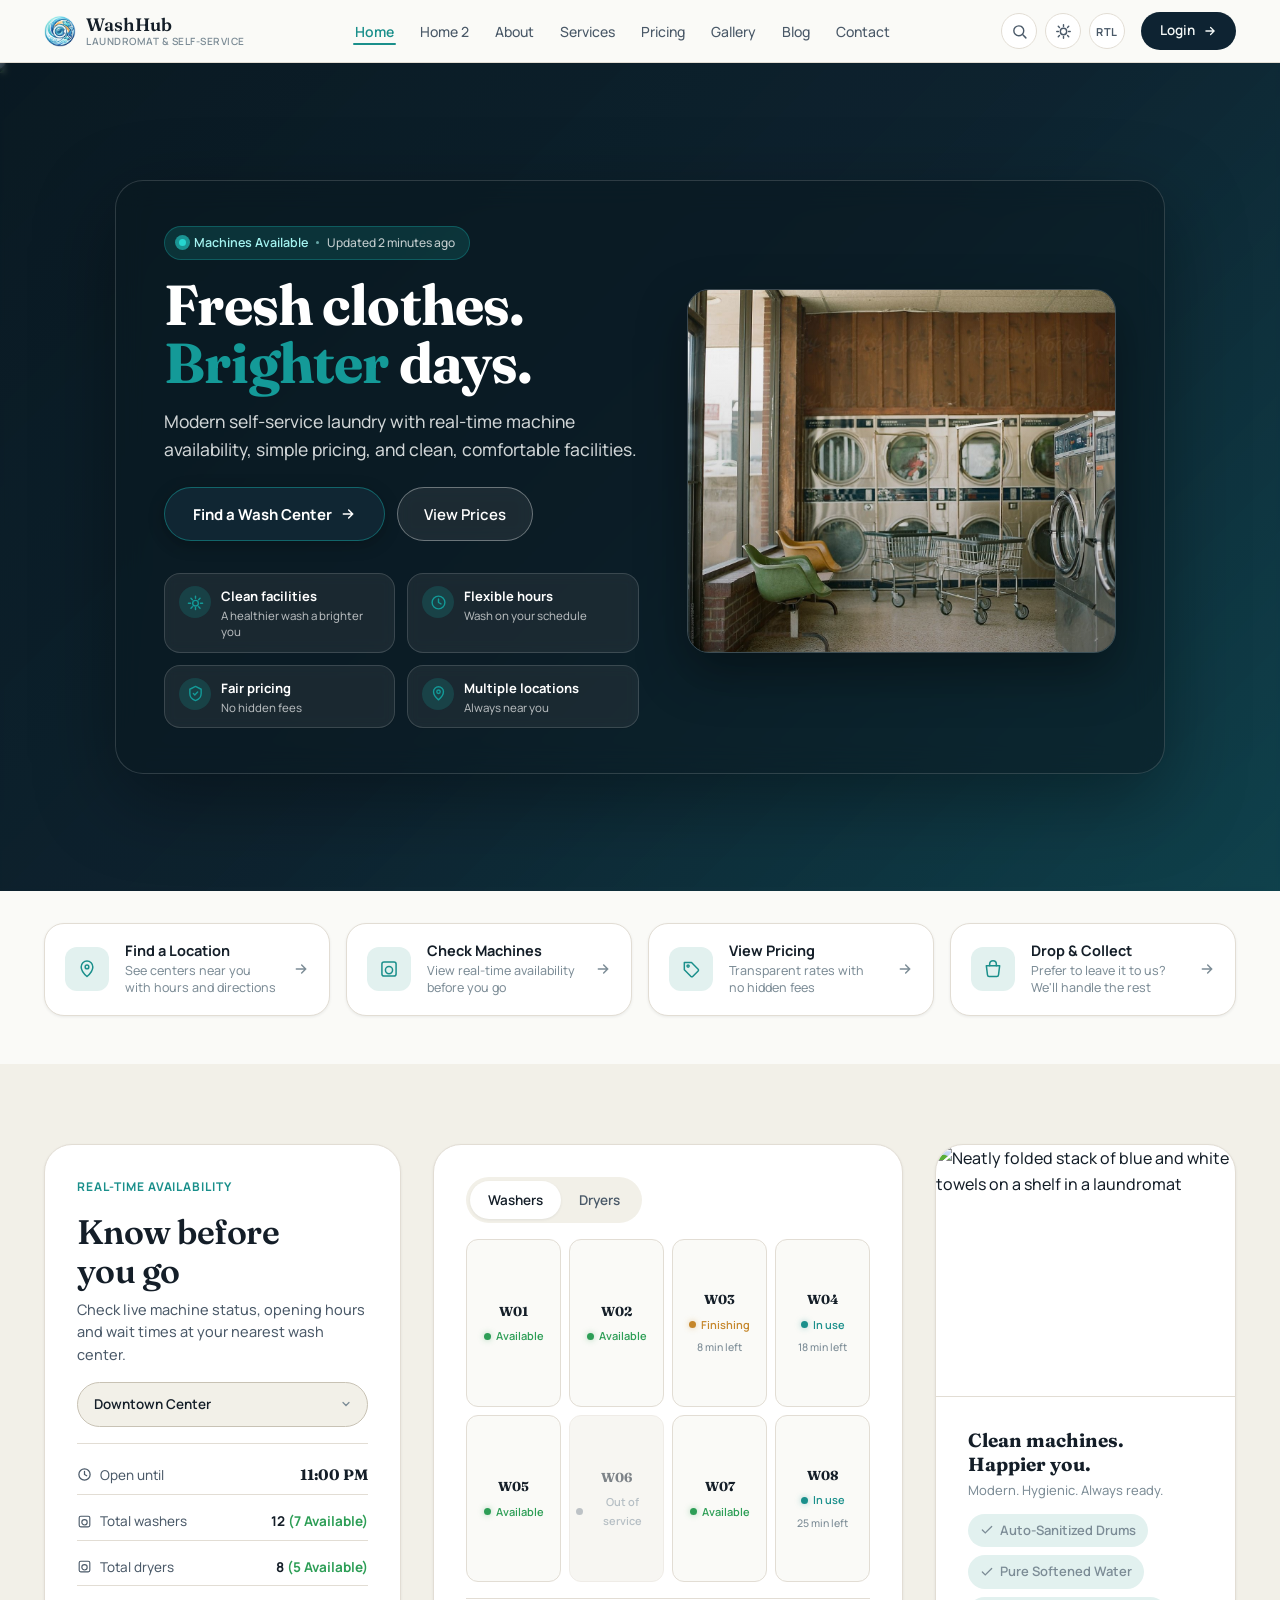
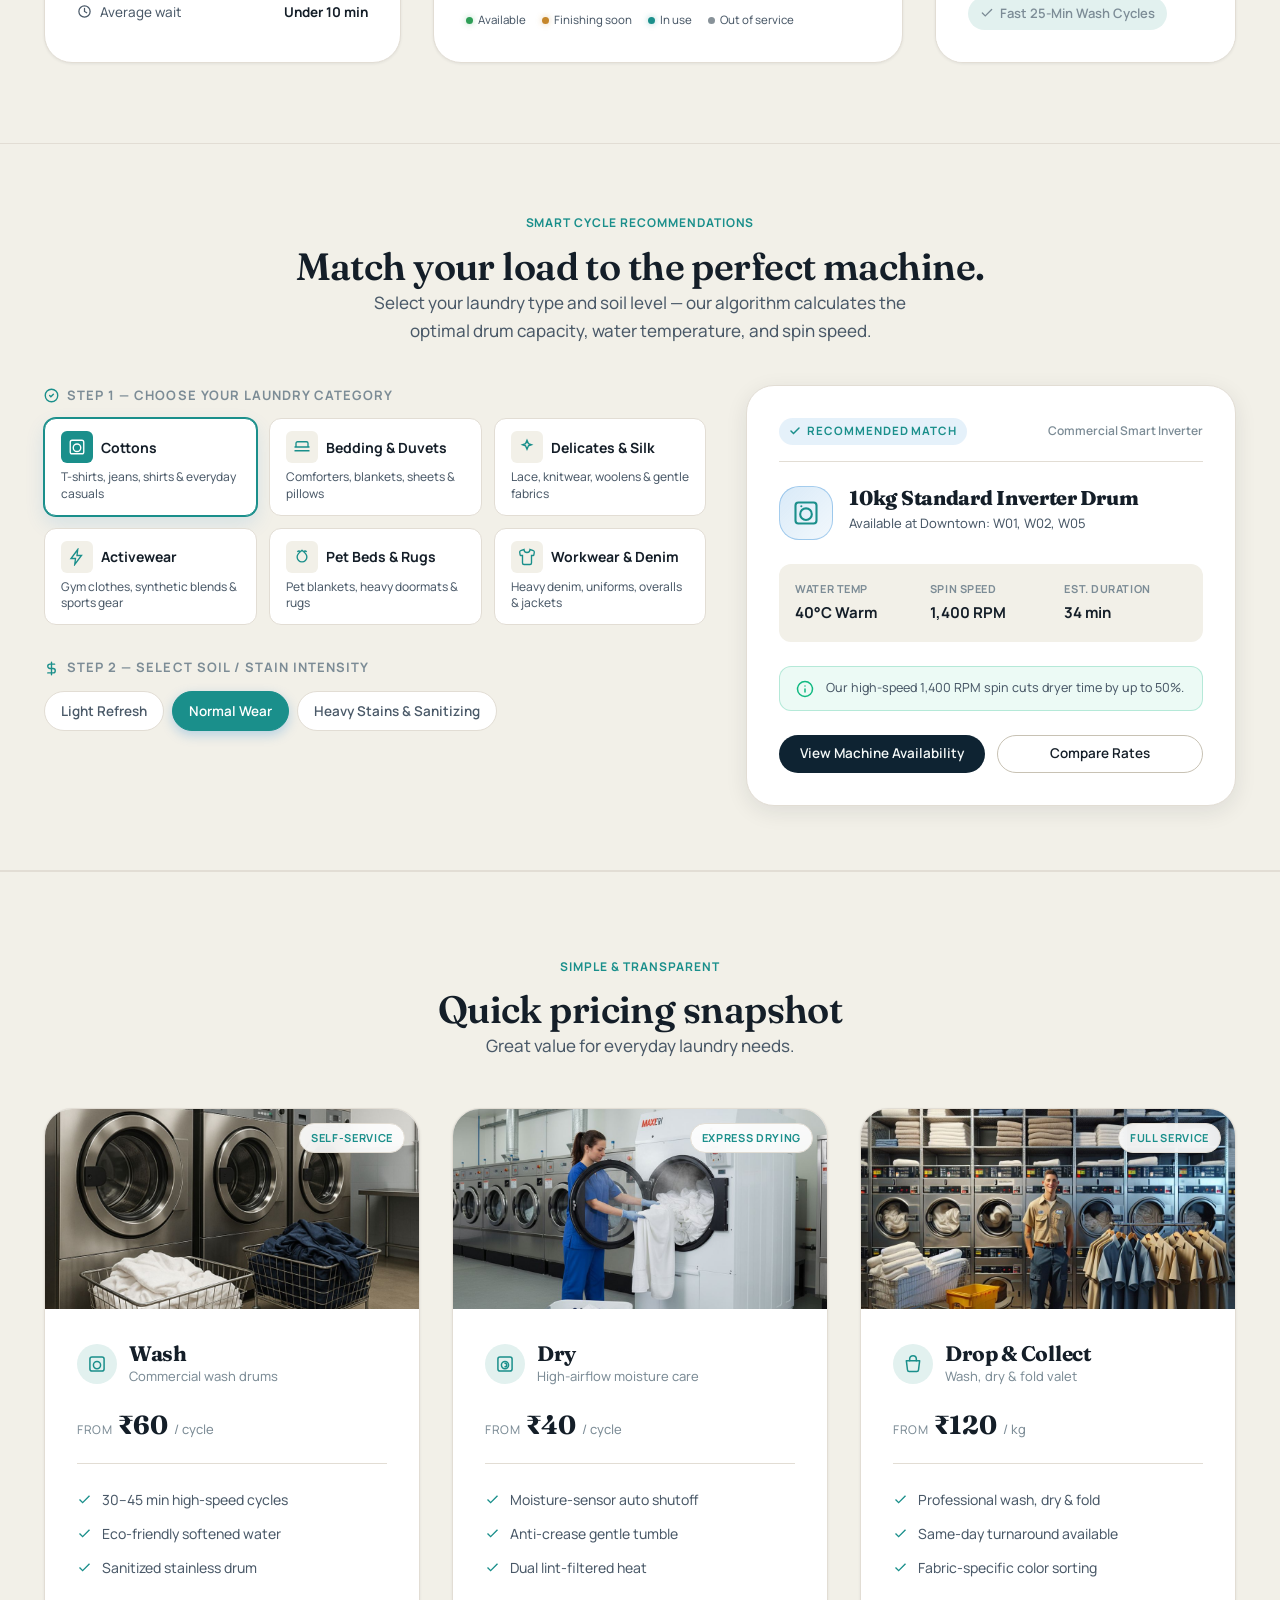
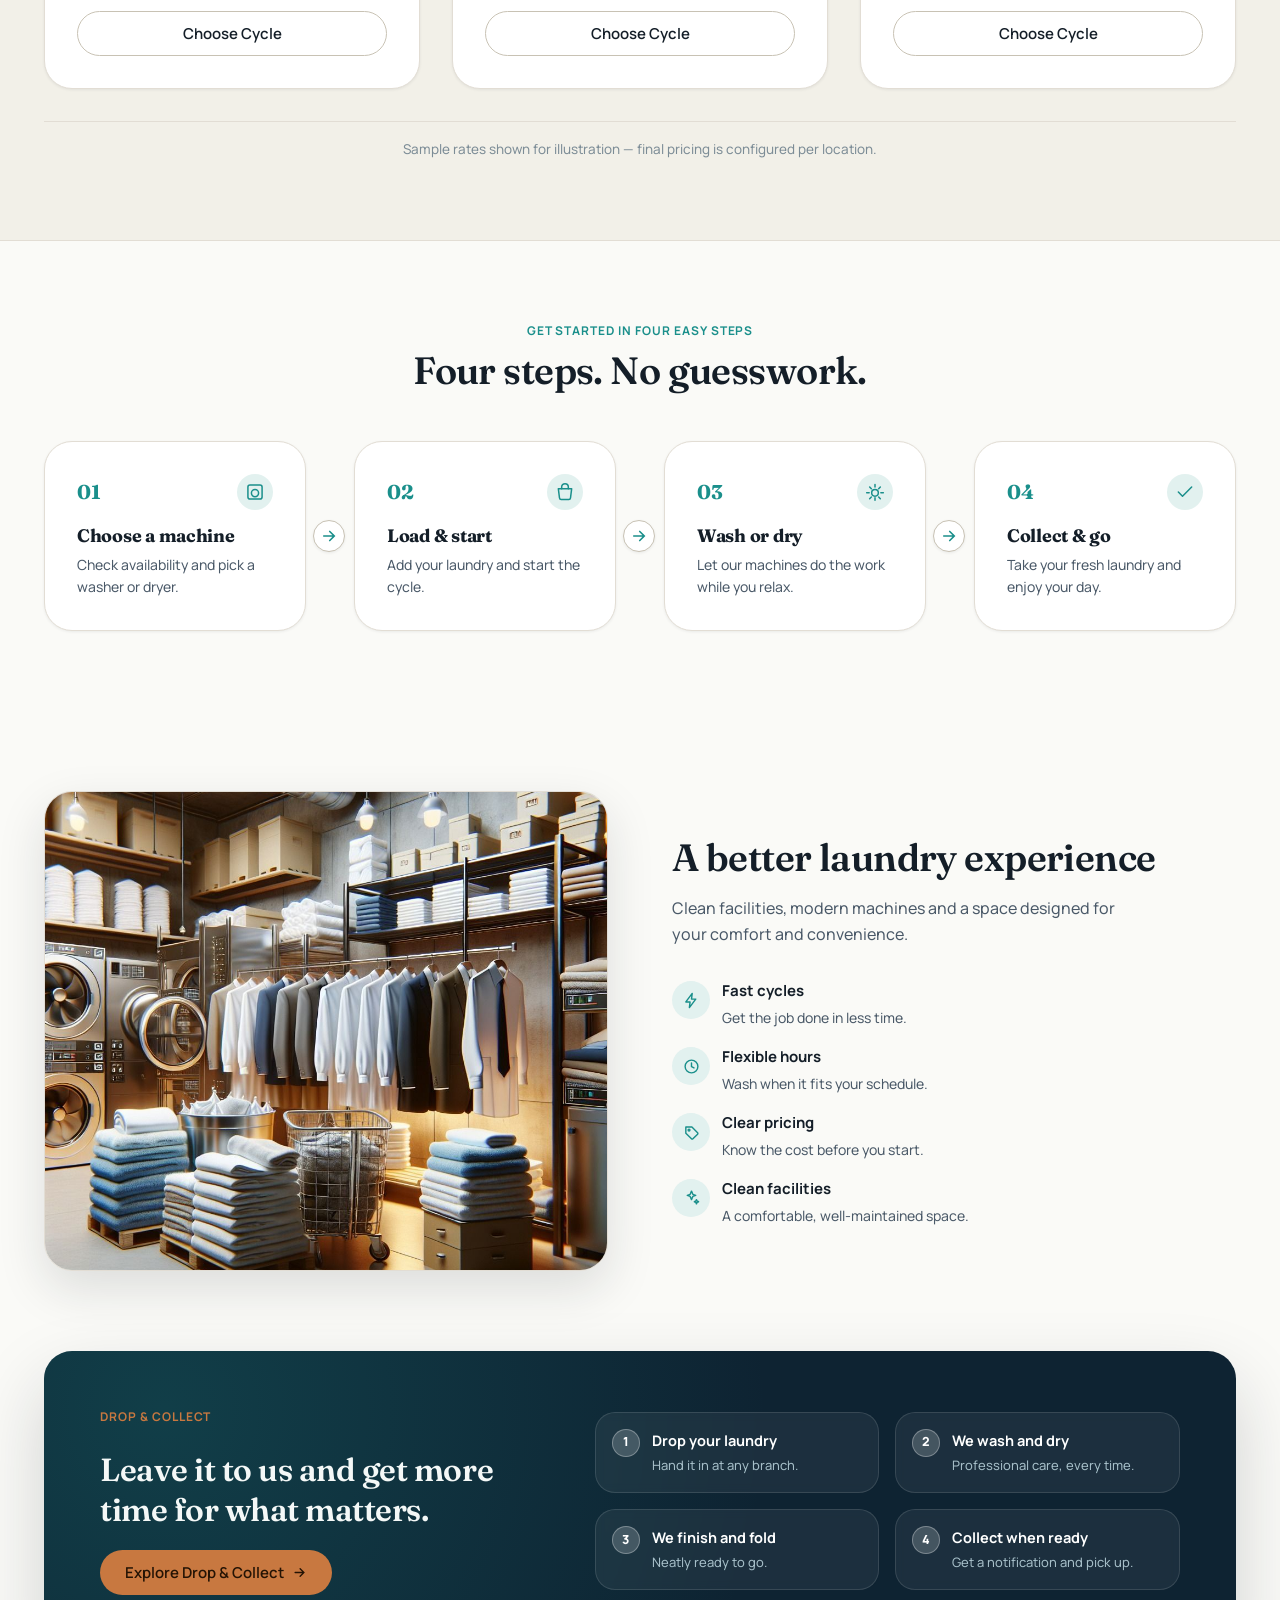
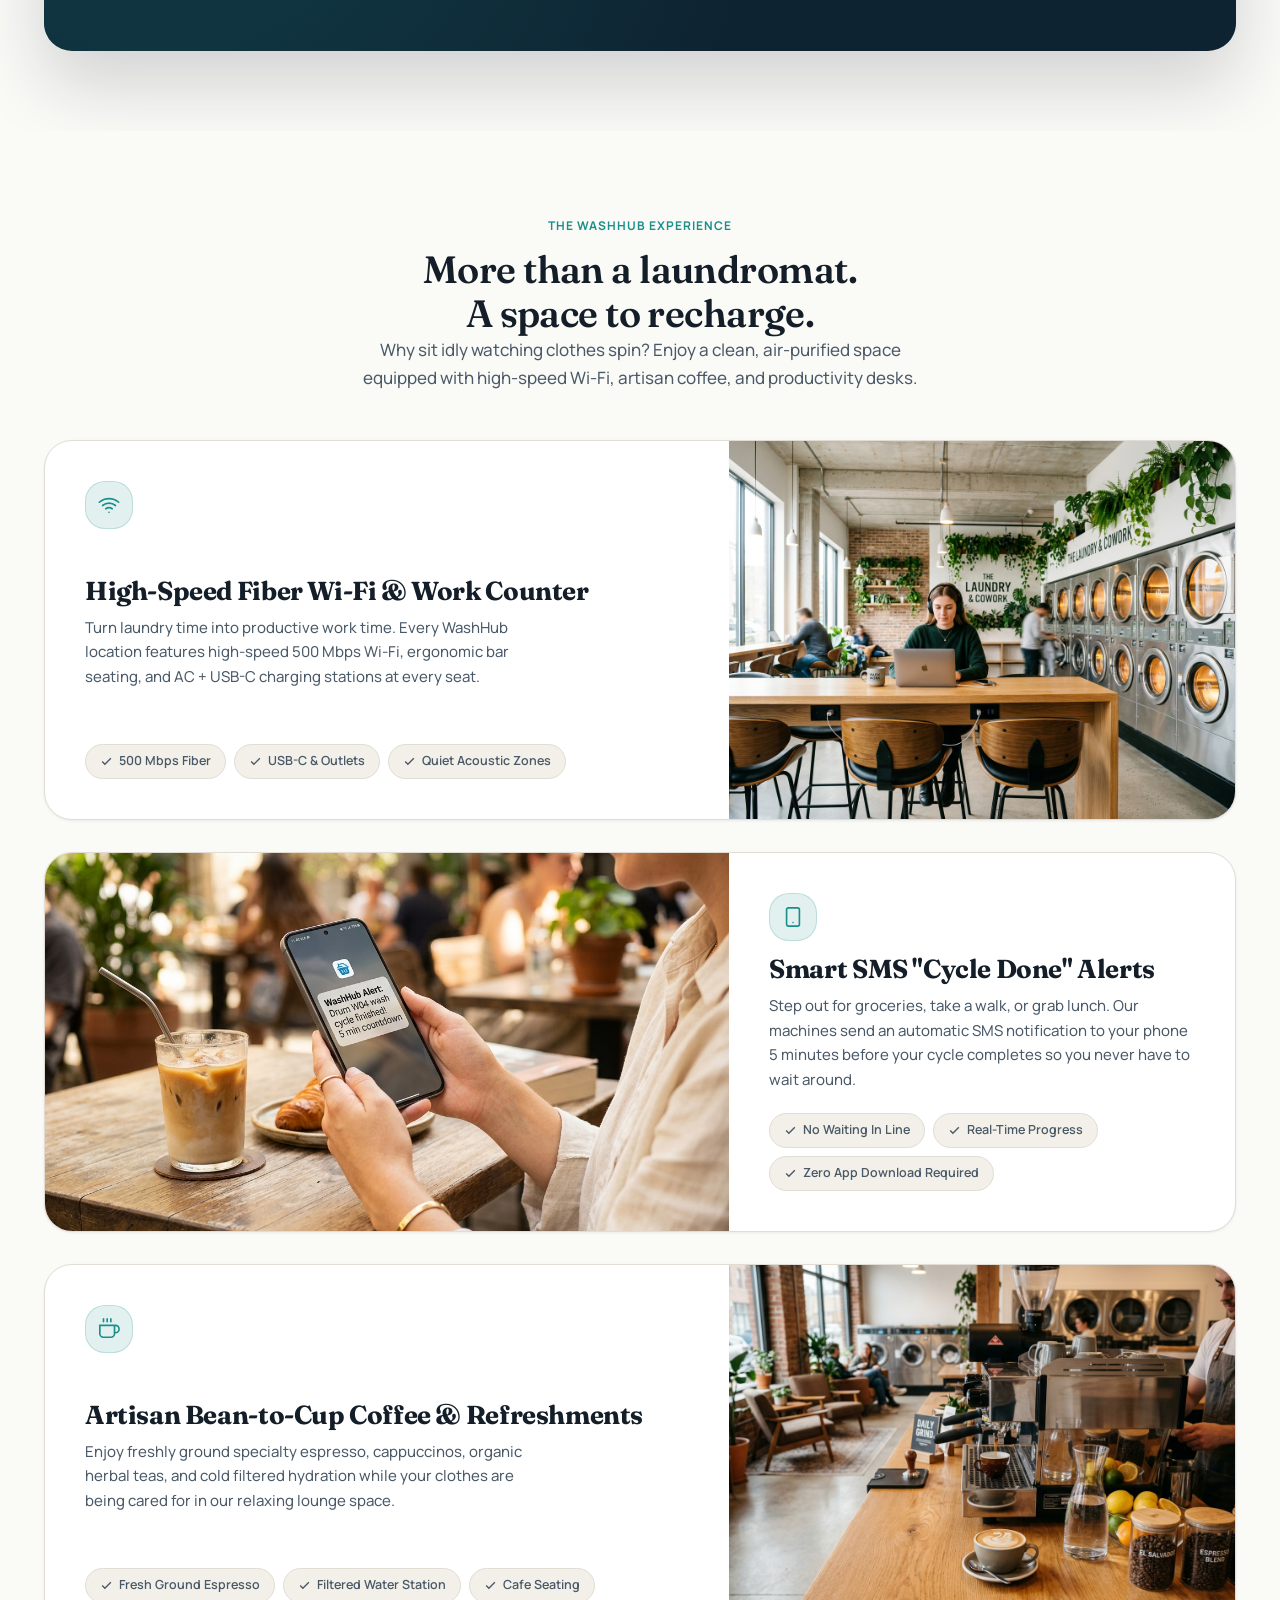
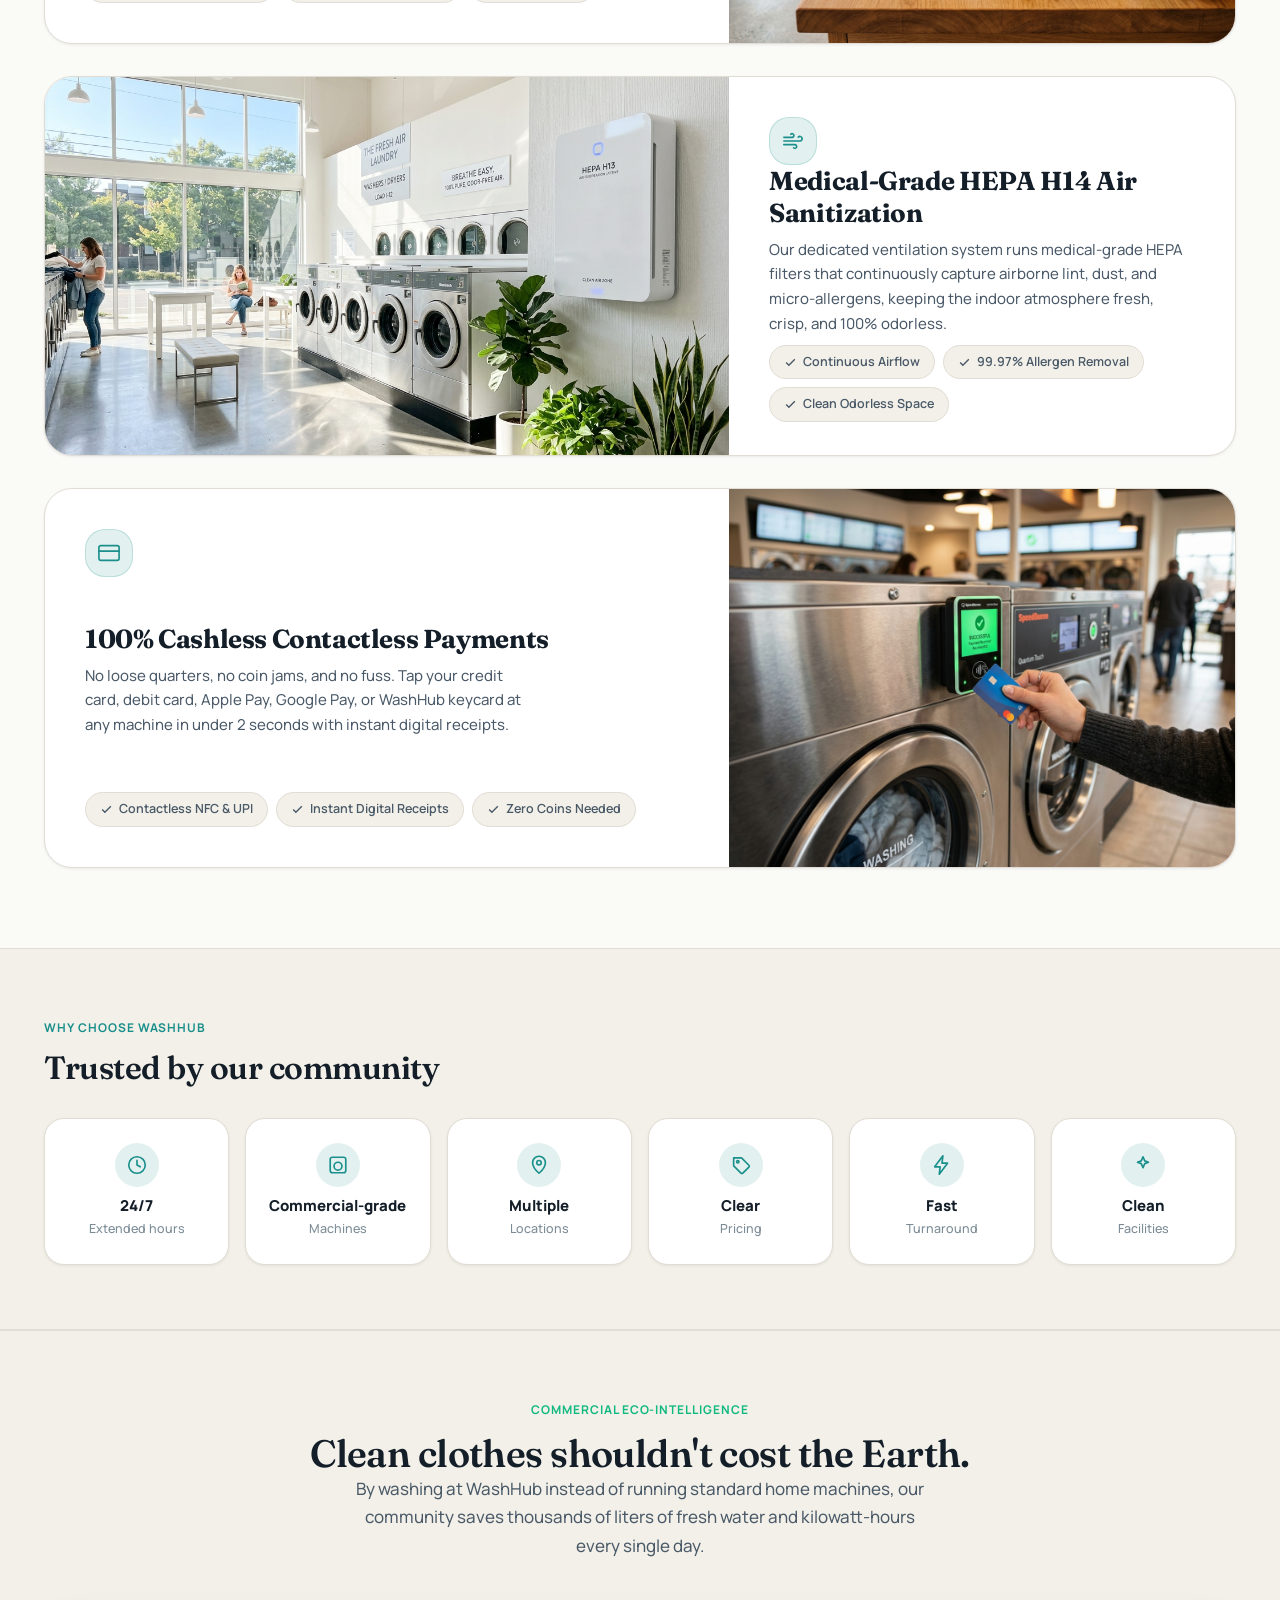
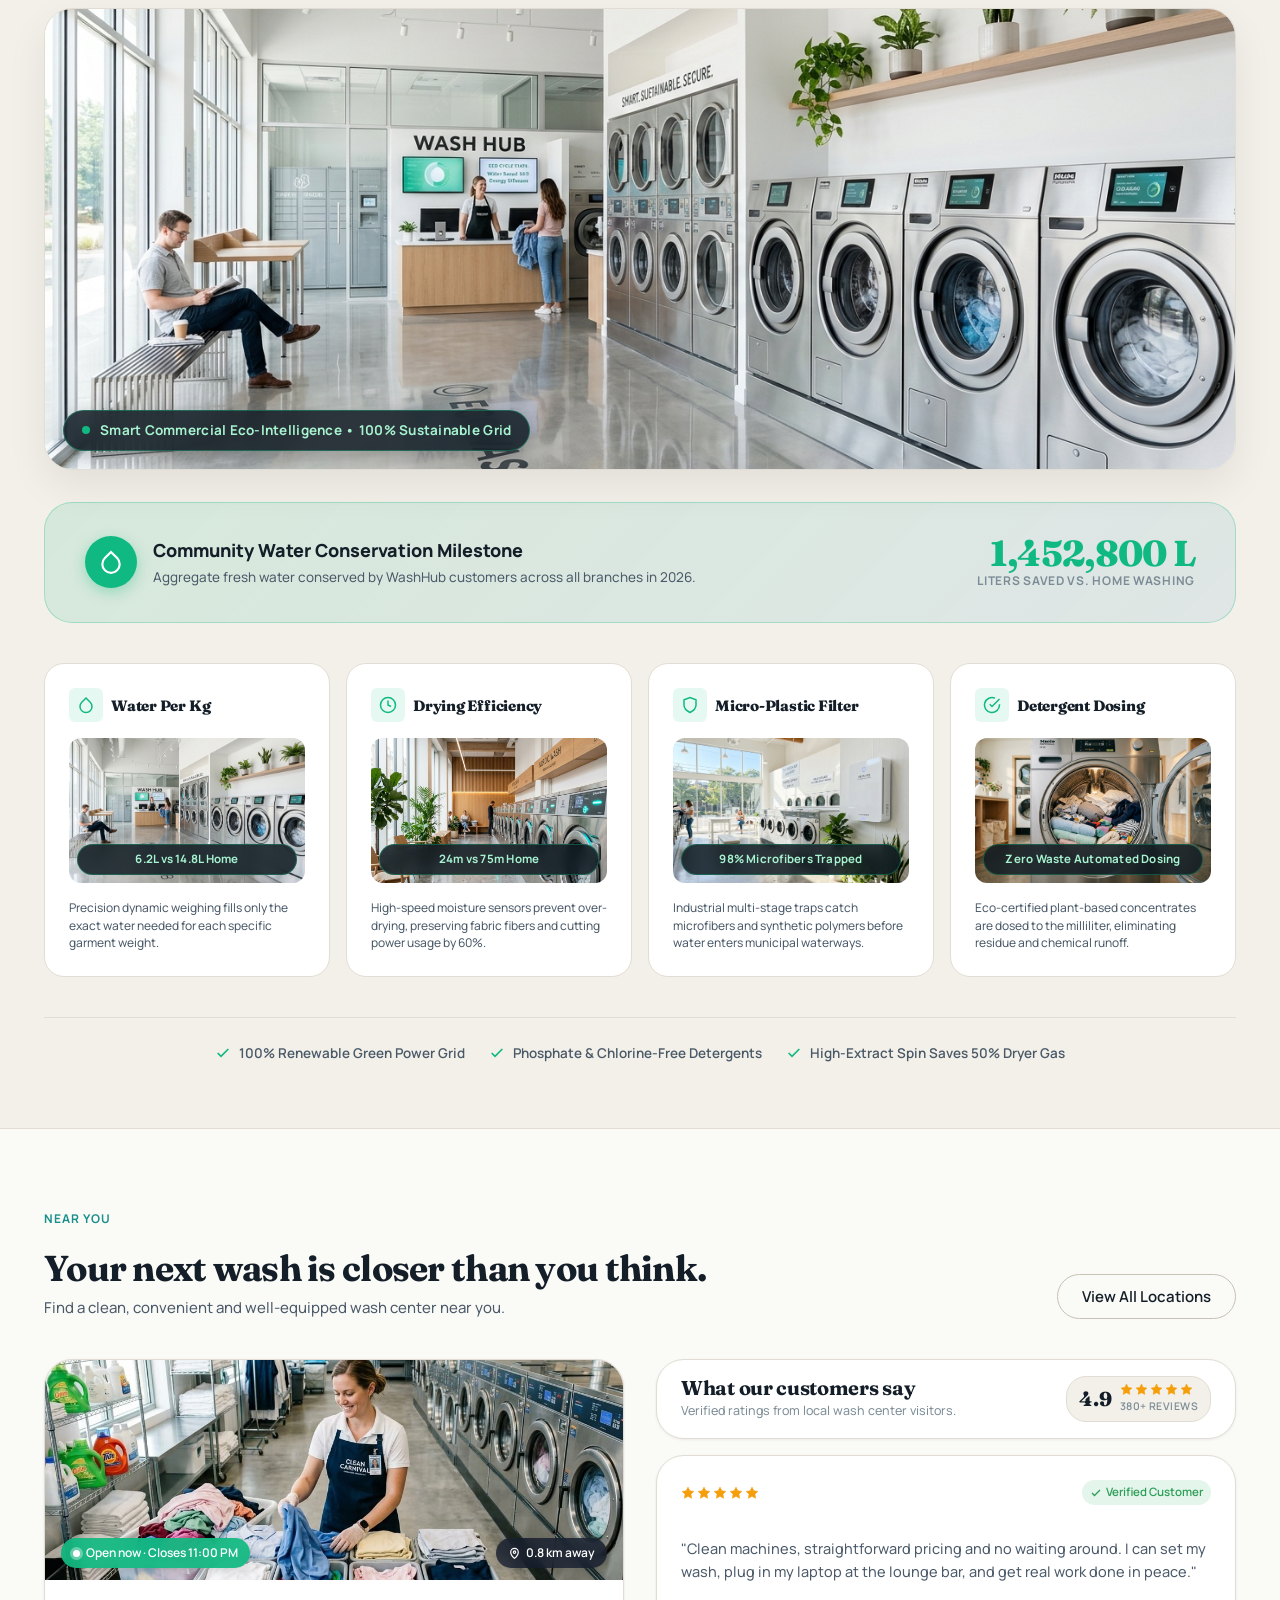
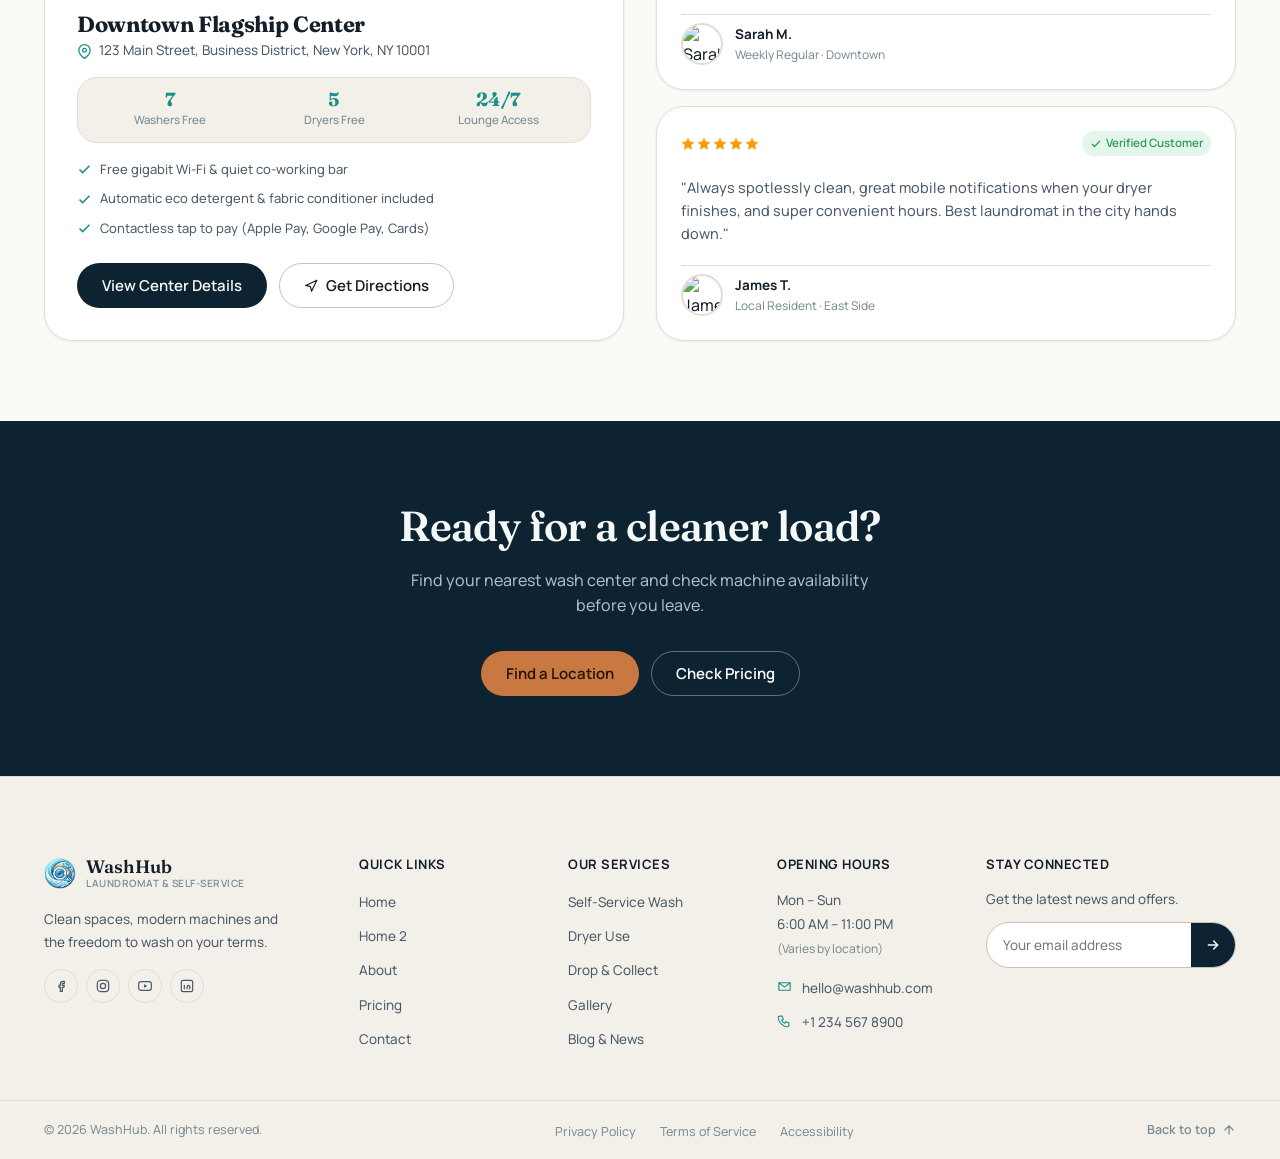
==== commit dfcff8da: "fixing the issue" ====
--- a/index.html
+++ b/index.html
@@ -160,7 +160,7 @@
               </span>
               <div class="hero-benefit-text">
                 <strong>Clean facilities</strong>
-                <span>A healthier wash for a brighter you</span>
+                <span>A healthier wash a brighter you</span>
               </div>
             </div>
 
@@ -1028,6 +1028,17 @@
         </div>
       </div>
 
+      <!-- Eco Intelligence Featured Showcase Visual -->
+      <div class="eco-hero-showcase">
+        <div class="eco-hero-media">
+          <img src="Assets/Home/commercial_eco_intelligence.jpg" alt="Commercial Eco-Intelligence facility at WashHub featuring smart water-saving stainless washers and sustainable tech" loading="lazy" width="1280" height="720">
+          <div class="eco-hero-overlay-tag">
+            <span class="eco-pulse-dot"></span>
+            Smart Commercial Eco-Intelligence &bull; 100% Sustainable Grid
+          </div>
+        </div>
+      </div>
+
       <div class="eco-banner">
         <div class="eco-banner-text">
           <span class="eco-banner-icon">
@@ -1053,7 +1064,7 @@
             <h3 class="eco-compare-title">Water Per Kg</h3>
           </div>
           <div class="eco-card-media">
-            <img src="https://images.unsplash.com/photo-1545173168-9f1947eebb7f?w=600&q=80&auto=format&fit=crop" alt="Water saving inverter commercial wash drum" loading="lazy">
+            <img src="Assets/Home/commercial_eco_intelligence.jpg" alt="Water saving inverter commercial wash drum" loading="lazy">
             <span class="eco-media-badge">6.2L vs 14.8L Home</span>
           </div>
           <p class="eco-compare-desc">Precision dynamic weighing fills only the exact water needed for each specific garment weight.</p>
@@ -1067,7 +1078,7 @@
             <h3 class="eco-compare-title">Drying Efficiency</h3>
           </div>
           <div class="eco-card-media">
-            <img src="https://images.unsplash.com/photo-1517677208171-0bc6725a3e60?w=600&q=80&auto=format&fit=crop" alt="Radial airflow moisture-sensing tumble dryer drum" loading="lazy">
+            <img src="Assets/h2-facility-architectural.jpg" alt="Radial airflow moisture-sensing tumble dryer drum" loading="lazy">
             <span class="eco-media-badge">24m vs 75m Home</span>
           </div>
           <p class="eco-compare-desc">High-speed moisture sensors prevent over-drying, preserving fabric fibers and cutting power usage by 60%.</p>
@@ -1081,7 +1092,7 @@
             <h3 class="eco-compare-title">Micro-Plastic Filter</h3>
           </div>
           <div class="eco-card-media">
-            <img src="https://images.unsplash.com/photo-1584820927498-cfe5211fd8bf?w=600&q=80&auto=format&fit=crop" alt="Microfiber and synthetic polymer filtration trap system" loading="lazy">
+            <img src="Assets/laundromat_hepa_clean.jpg" alt="Microfiber and synthetic polymer filtration trap system" loading="lazy">
             <span class="eco-media-badge">98% Microfibers Trapped</span>
           </div>
           <p class="eco-compare-desc">Industrial multi-stage traps catch microfibers and synthetic polymers before water enters municipal waterways.</p>
@@ -1095,7 +1106,7 @@
             <h3 class="eco-compare-title">Detergent Dosing</h3>
           </div>
           <div class="eco-card-media">
-            <img src="https://images.unsplash.com/photo-1585421514738-01798e348b17?w=600&q=80&auto=format&fit=crop" alt="Eco plant-based automated concentrate detergent dosing" loading="lazy">
+            <img src="Assets/load-size-medium.jpg" alt="Eco plant-based automated concentrate detergent dosing" loading="lazy">
             <span class="eco-media-badge">Zero Waste Automated Dosing</span>
           </div>
           <p class="eco-compare-desc">Eco-certified plant-based concentrates are dosed to the milliliter, eliminating residue and chemical runoff.</p>
--- a/style.css
+++ b/style.css
@@ -3790,14 +3790,21 @@
 /* About intro */
 .intro-grid {
   display: grid;
-  grid-template-columns: 0.85fr 1fr;
-  gap: clamp(24px, 5vw, 60px);
-  align-items: start;
+  grid-template-columns: 1.12fr 0.88fr;
+  gap: clamp(32px, 5vw, 64px);
+  align-items: center;
+}
+
+.intro-content {
+  display: flex;
+  flex-direction: column;
+  gap: 18px;
 }
 
 .intro-grid h2 {
-  font-size: clamp(1.75rem, 1.2rem + 2vw, 2.5rem);
+  font-size: clamp(1.85rem, 1.35rem + 1.8vw, 2.55rem);
   line-height: 1.22;
+  letter-spacing: -0.02em;
 }
 
 .intro-copy {
@@ -3808,7 +3815,74 @@
 
 .intro-copy p {
   font-size: 16px;
-  line-height: 1.7;
+  line-height: 1.72;
+  color: var(--text-secondary);
+}
+
+.intro-media-wrap {
+  width: 100%;
+  display: flex;
+  justify-content: center;
+}
+
+.intro-image-card {
+  position: relative;
+  width: 100%;
+  max-width: 520px;
+  border-radius: var(--radius-xl);
+  overflow: hidden;
+  border: 1px solid var(--border-color);
+  box-shadow: 0 16px 36px rgba(0, 0, 0, 0.08), 0 4px 12px rgba(0, 0, 0, 0.04);
+  background: var(--bg-surface);
+  transition: transform var(--dur) var(--ease), box-shadow var(--dur) var(--ease);
+}
+
+.intro-image-card:hover {
+  transform: translateY(-4px);
+  box-shadow: 0 22px 48px rgba(0, 0, 0, 0.12);
+}
+
+.intro-image-card img {
+  width: 100%;
+  height: 440px;
+  object-fit: cover;
+  display: block;
+}
+
+.intro-floating-badge {
+  position: absolute;
+  bottom: 18px;
+  left: 18px;
+  display: inline-flex;
+  align-items: center;
+  gap: 10px;
+  background: rgba(15, 26, 34, 0.88);
+  backdrop-filter: blur(8px);
+  -webkit-backdrop-filter: blur(8px);
+  color: #fff;
+  font-size: 13px;
+  font-weight: 700;
+  padding: 8px 16px;
+  border-radius: var(--radius-pill);
+  border: 1px solid rgba(255, 255, 255, 0.18);
+  box-shadow: 0 8px 24px rgba(0, 0, 0, 0.25);
+  letter-spacing: 0.01em;
+}
+
+.intro-badge-icon {
+  width: 22px;
+  height: 22px;
+  border-radius: 50%;
+  background: var(--accent-primary);
+  color: #fff;
+  display: grid;
+  place-items: center;
+  flex-shrink: 0;
+}
+
+[dir="rtl"] .intro-floating-badge {
+  left: auto;
+  right: 18px;
 }
 
 /* About timeline */
@@ -12169,6 +12243,69 @@
   position: relative;
 }
 
+.eco-hero-showcase {
+  margin-block-end: var(--sp-6);
+  border-radius: var(--radius-xl);
+  overflow: hidden;
+  border: 1px solid var(--border-color);
+  box-shadow: 0 16px 40px rgba(0, 0, 0, 0.07);
+  position: relative;
+  background: var(--bg-surface);
+}
+
+.eco-hero-media {
+  position: relative;
+  width: 100%;
+  height: clamp(280px, 36vw, 460px);
+}
+
+.eco-hero-media img {
+  width: 100%;
+  height: 100%;
+  object-fit: cover;
+  display: block;
+}
+
+.eco-hero-overlay-tag {
+  position: absolute;
+  bottom: 18px;
+  left: 18px;
+  display: inline-flex;
+  align-items: center;
+  gap: 10px;
+  background: rgba(15, 26, 34, 0.84);
+  backdrop-filter: blur(8px);
+  -webkit-backdrop-filter: blur(8px);
+  color: #a7f3d0;
+  font-size: 13.5px;
+  font-weight: 700;
+  padding: 8px 18px;
+  border-radius: var(--radius-pill);
+  border: 1px solid rgba(16, 185, 129, 0.4);
+  box-shadow: 0 6px 20px rgba(0, 0, 0, 0.25);
+  letter-spacing: 0.02em;
+}
+
+.eco-pulse-dot {
+  width: 8px;
+  height: 8px;
+  border-radius: 50%;
+  background: #10b981;
+  box-shadow: 0 0 0 0 rgba(16, 185, 129, 0.7);
+  animation: ecoPulse 2s infinite;
+}
+
+@keyframes ecoPulse {
+  0% { box-shadow: 0 0 0 0 rgba(16, 185, 129, 0.7); }
+  70% { box-shadow: 0 0 0 8px rgba(16, 185, 129, 0); }
+  100% { box-shadow: 0 0 0 0 rgba(16, 185, 129, 0); }
+}
+
+[dir="rtl"] .eco-hero-overlay-tag {
+  left: auto;
+  right: 18px;
+}
+
 .eco-banner {
   background: linear-gradient(135deg, rgba(16, 185, 129, 0.12), rgba(0, 114, 206, 0.08));
   border: 1.5px solid rgba(16, 185, 129, 0.28);
@@ -14812,6 +14949,46 @@
     justify-content: center;
     text-align: center;
     margin-inline: auto;
+  }
+
+  /* About Why We Exist (1024px) */
+  .intro-grid {
+    grid-template-columns: 1fr !important;
+    gap: var(--sp-6) !important;
+    text-align: center;
+  }
+
+  .intro-content {
+    align-items: center;
+    max-width: 680px;
+    margin-inline: auto;
+    text-align: center;
+  }
+
+  .intro-content .eyebrow,
+  .intro-content h2,
+  .intro-copy p {
+    text-align: center;
+    margin-inline: auto;
+  }
+
+  .intro-media-wrap {
+    width: 100%;
+    margin-inline: auto;
+  }
+
+  .intro-image-card {
+    max-width: 620px;
+    margin-inline: auto;
+  }
+
+  .intro-image-card img {
+    height: 380px;
+  }
+
+  /* Home Commercial Eco-Intelligence (1024px) */
+  .eco-hero-media {
+    height: 360px;
   }
 
   /* Section 8 — Customer Principles: Cohesive Alignment */
@@ -15071,6 +15248,59 @@
     max-width: 340px;
     width: 100%;
   }
+
+  /* About Why We Exist (768px) */
+  .intro-grid {
+    gap: var(--sp-5) !important;
+  }
+
+  .intro-grid h2 {
+    font-size: clamp(1.6rem, 1.25rem + 1.8vw, 2.1rem);
+  }
+
+  .intro-copy p {
+    font-size: 15px;
+    line-height: 1.65;
+  }
+
+  .intro-image-card img {
+    height: 300px;
+  }
+
+  .intro-floating-badge {
+    bottom: 14px;
+    left: 14px;
+    padding: 6px 14px;
+    font-size: 12px;
+    gap: 8px;
+  }
+
+  .intro-badge-icon {
+    width: 20px;
+    height: 20px;
+  }
+
+  [dir="rtl"] .intro-floating-badge {
+    left: auto;
+    right: 14px;
+  }
+
+  /* Home Commercial Eco-Intelligence (768px) */
+  .eco-hero-media {
+    height: 300px;
+  }
+
+  .eco-hero-overlay-tag {
+    bottom: 12px;
+    left: 12px;
+    padding: 6px 14px;
+    font-size: 12px;
+  }
+
+  [dir="rtl"] .eco-hero-overlay-tag {
+    left: auto;
+    right: 12px;
+  }
 }
 
 @media (max-width: 540px) {
@@ -15133,6 +15363,88 @@
 
   .eco-counter-val {
     font-size: 26px;
+  }
+
+  /* Eco Showcase (Mobile) */
+  .eco-hero-showcase {
+    margin-block-end: var(--sp-5) !important;
+    border-radius: var(--radius-lg) !important;
+  }
+
+  .eco-hero-media {
+    height: 220px !important;
+  }
+
+  .eco-hero-overlay-tag {
+    bottom: 10px !important;
+    left: 10px !important;
+    padding: 6px 12px !important;
+    font-size: 11.5px !important;
+    max-width: calc(100% - 20px) !important;
+    white-space: nowrap;
+    overflow: hidden;
+    text-overflow: ellipsis;
+  }
+
+  [dir="rtl"] .eco-hero-overlay-tag {
+    left: auto !important;
+    right: 10px !important;
+  }
+
+  /* About Why We Exist (Mobile) */
+  .intro-section {
+    padding-block: var(--sp-7) !important;
+  }
+
+  .intro-grid {
+    gap: var(--sp-5) !important;
+  }
+
+  .intro-grid h2 {
+    font-size: 1.55rem !important;
+    line-height: 1.25 !important;
+    word-break: break-word;
+  }
+
+  .intro-copy {
+    gap: 12px !important;
+  }
+
+  .intro-copy p {
+    font-size: 14px !important;
+    line-height: 1.62 !important;
+  }
+
+  .intro-image-card {
+    border-radius: var(--radius-lg) !important;
+    max-width: 100% !important;
+  }
+
+  .intro-image-card img {
+    height: 240px !important;
+  }
+
+  .intro-floating-badge {
+    bottom: 10px !important;
+    left: 10px !important;
+    padding: 6px 12px !important;
+    font-size: 11.5px !important;
+    gap: 6px !important;
+  }
+
+  .intro-badge-icon {
+    width: 18px !important;
+    height: 18px !important;
+  }
+
+  .intro-badge-icon svg {
+    width: 11px !important;
+    height: 11px !important;
+  }
+
+  [dir="rtl"] .intro-floating-badge {
+    left: auto !important;
+    right: 10px !important;
   }
 
   .footer-bottom-inner ul {
@@ -16382,4 +16694,91 @@
   .h2-values-intro .h2-values-sub {
     max-width: 100%;
   }
+}
+
+/* ============================================================
+   EXACT 360PX VIEWPORT TARGETING FOR INTRO & ECO SHOWCASE
+   ============================================================ */
+@media (max-width: 360px) {
+  .intro-section {
+    padding-block: var(--sp-6) !important;
+  }
+
+  .intro-grid {
+    gap: 16px !important;
+  }
+
+  .intro-grid h2 {
+    font-size: 1.38rem !important;
+    line-height: 1.22 !important;
+    letter-spacing: -0.01em;
+  }
+
+  .intro-copy {
+    gap: 10px !important;
+  }
+
+  .intro-copy p {
+    font-size: 13px !important;
+    line-height: 1.56 !important;
+  }
+
+  .intro-image-card {
+    border-radius: var(--radius-md) !important;
+  }
+
+  .intro-image-card img {
+    height: 195px !important;
+  }
+
+  .intro-floating-badge {
+    bottom: 8px !important;
+    left: 8px !important;
+    padding: 4px 9px !important;
+    font-size: 10.5px !important;
+    gap: 5px !important;
+  }
+
+  .intro-badge-icon {
+    width: 15px !important;
+    height: 15px !important;
+  }
+
+  .intro-badge-icon svg {
+    width: 9px !important;
+    height: 9px !important;
+  }
+
+  [dir="rtl"] .intro-floating-badge {
+    left: auto !important;
+    right: 8px !important;
+  }
+
+  .eco-hero-showcase {
+    margin-block-end: var(--sp-4) !important;
+    border-radius: var(--radius-md) !important;
+  }
+
+  .eco-hero-media {
+    height: 185px !important;
+  }
+
+  .eco-hero-overlay-tag {
+    bottom: 8px !important;
+    left: 8px !important;
+    padding: 4px 8px !important;
+    font-size: 10px !important;
+    gap: 5px !important;
+    max-width: calc(100% - 16px) !important;
+  }
+
+  .eco-pulse-dot {
+    width: 6px !important;
+    height: 6px !important;
+  }
+
+  [dir="rtl"] .eco-hero-overlay-tag {
+    left: auto !important;
+    right: 8px !important;
+  }
 }
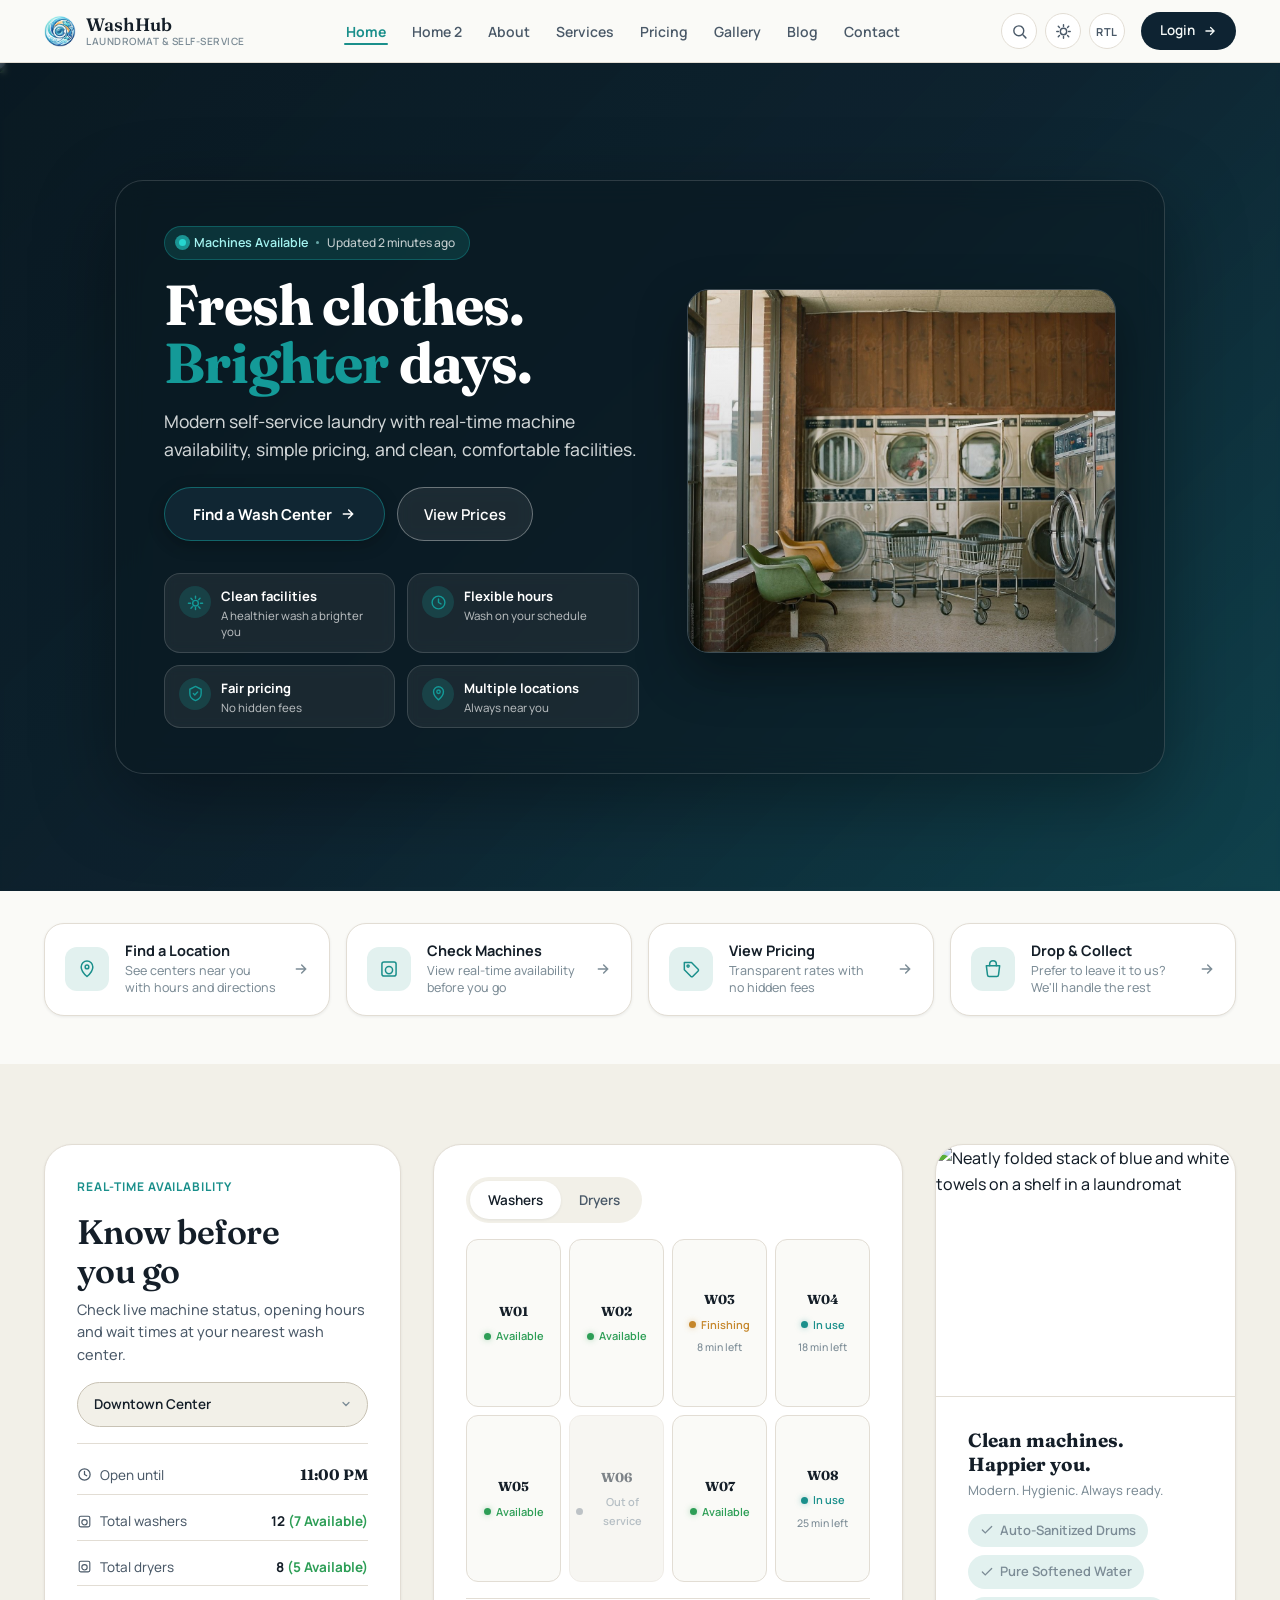
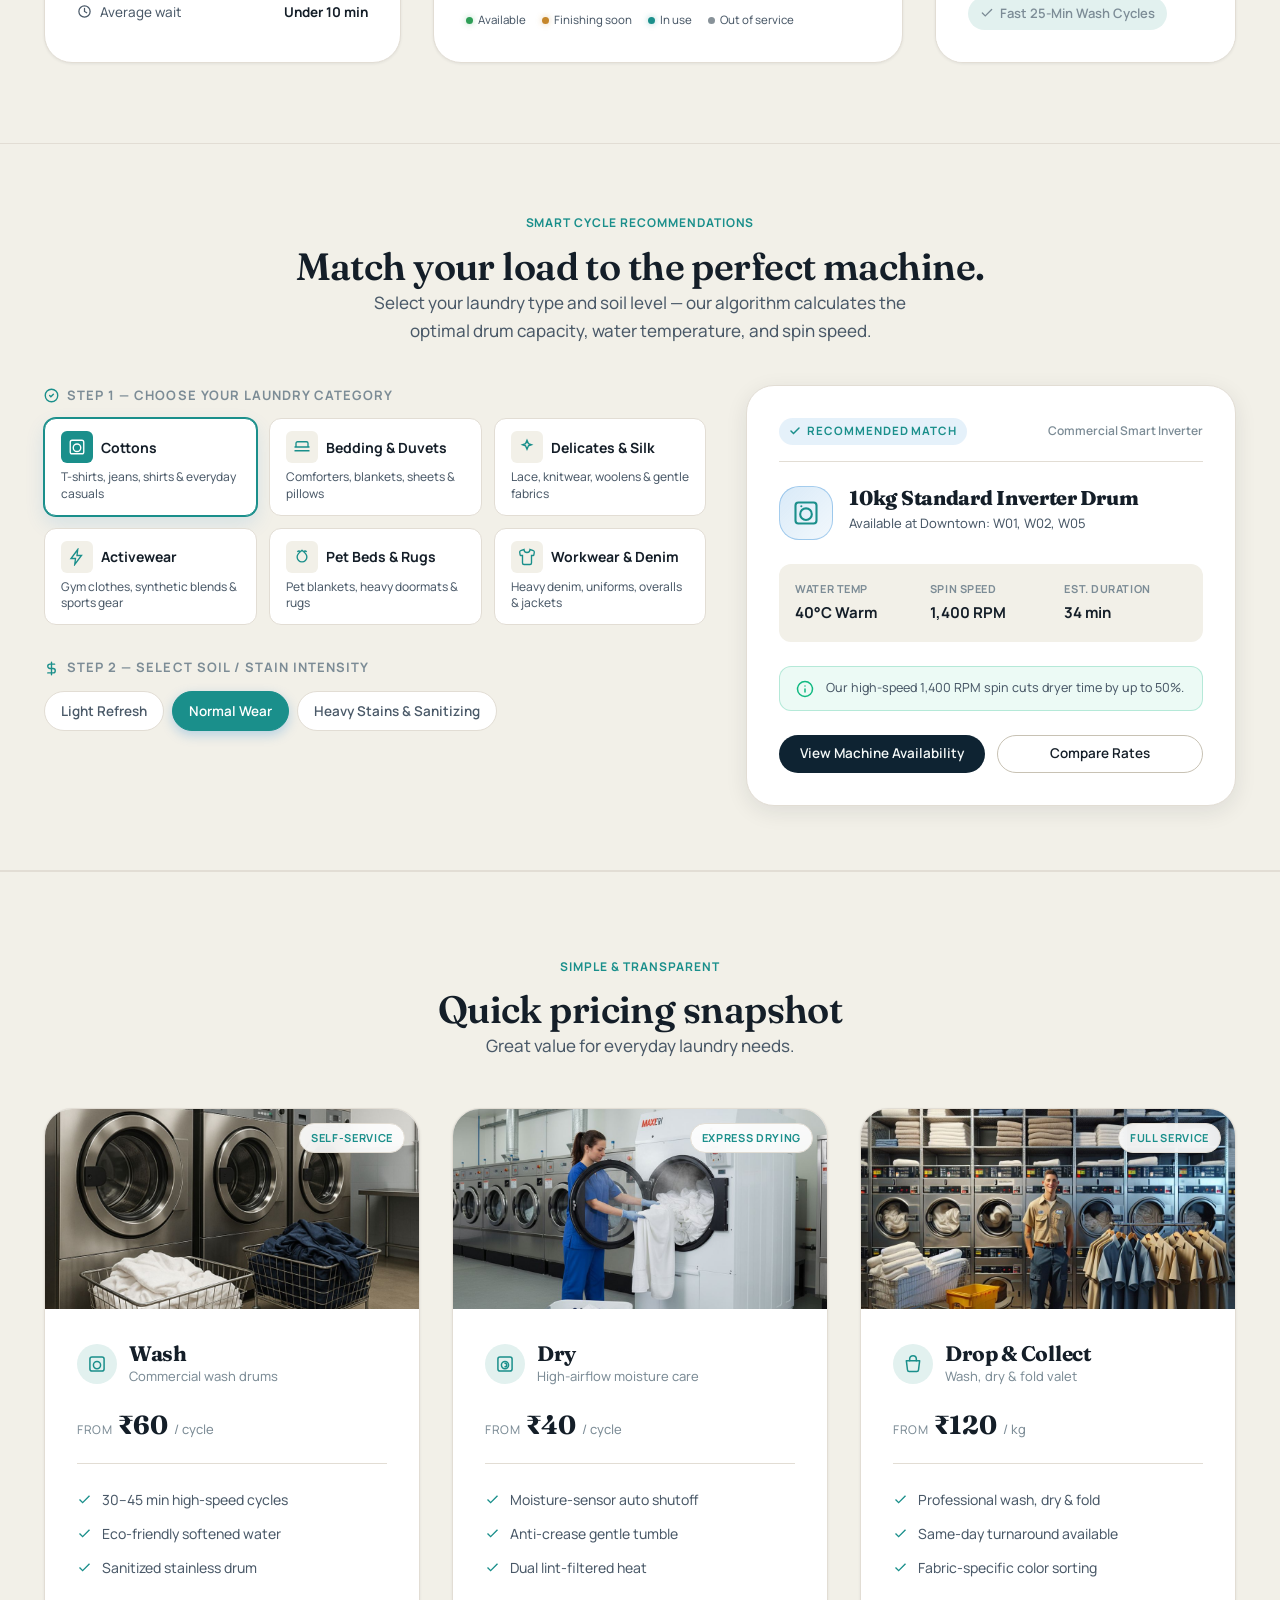
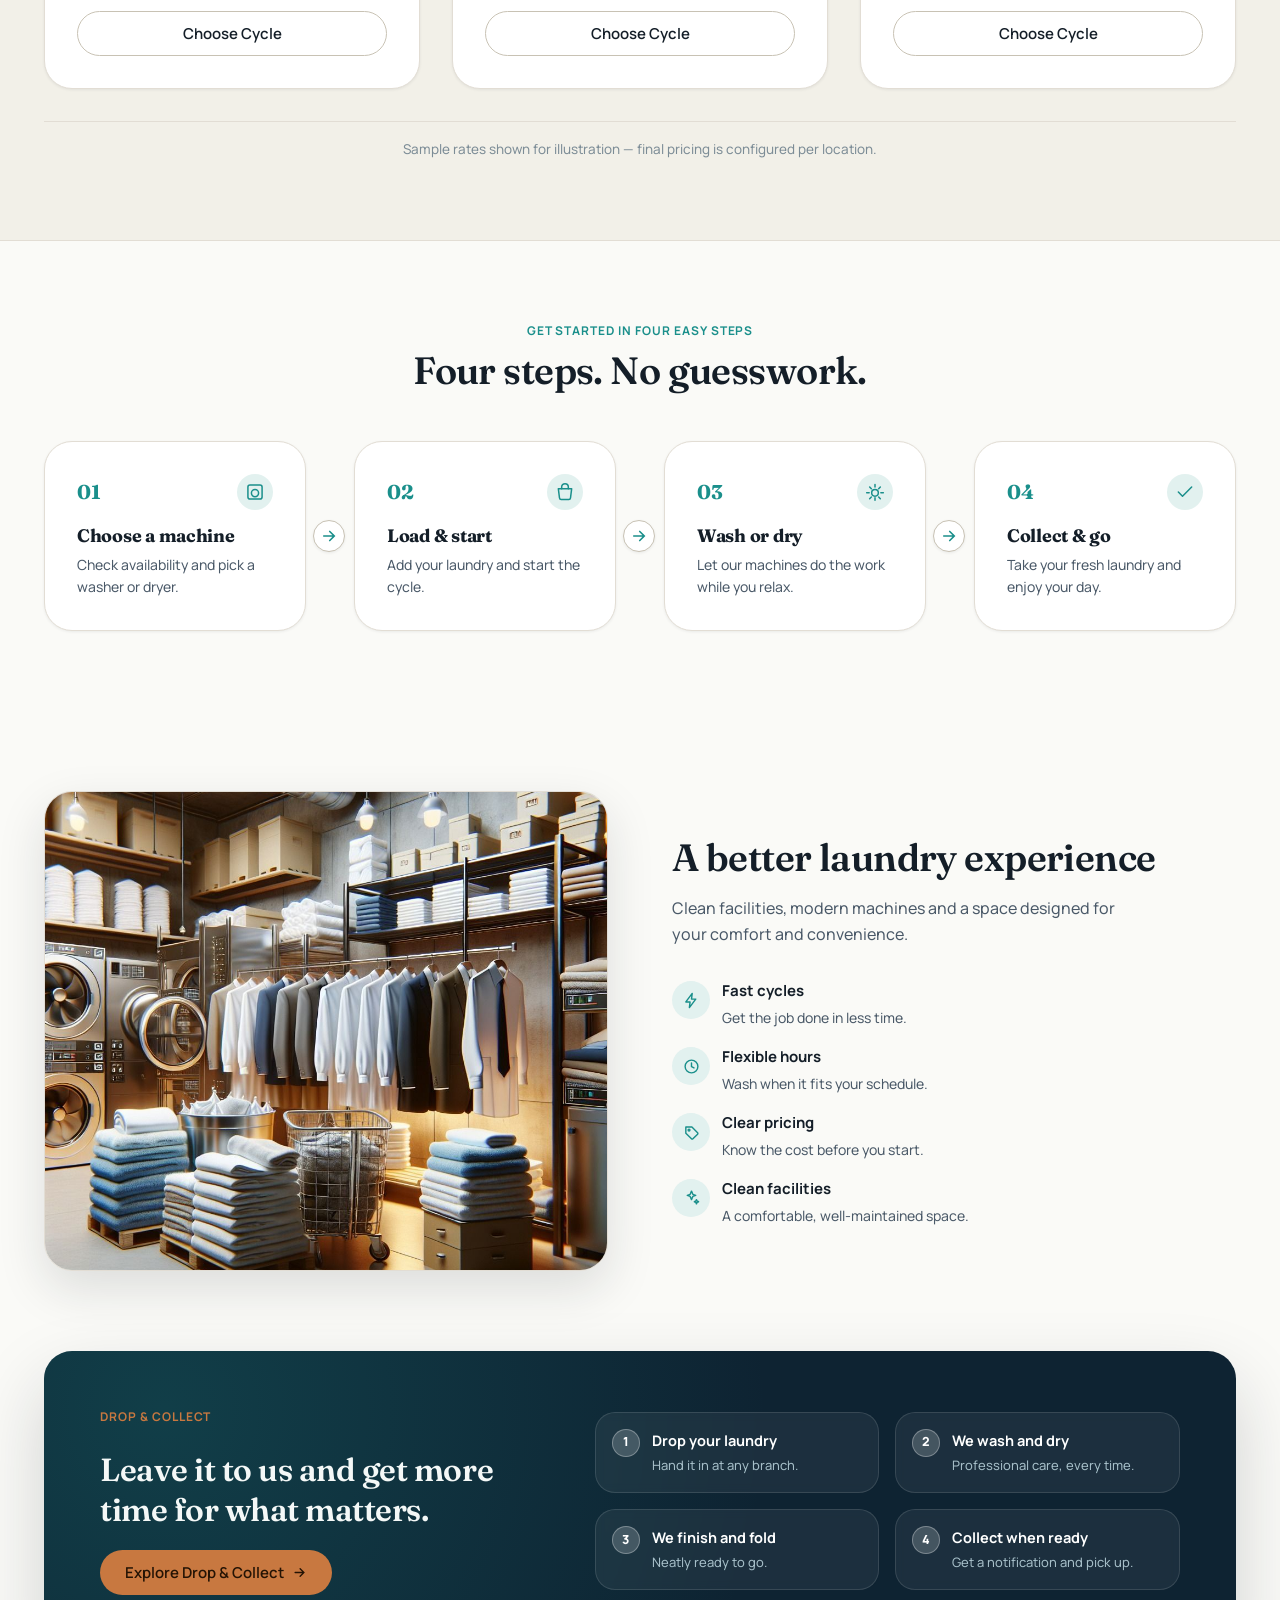
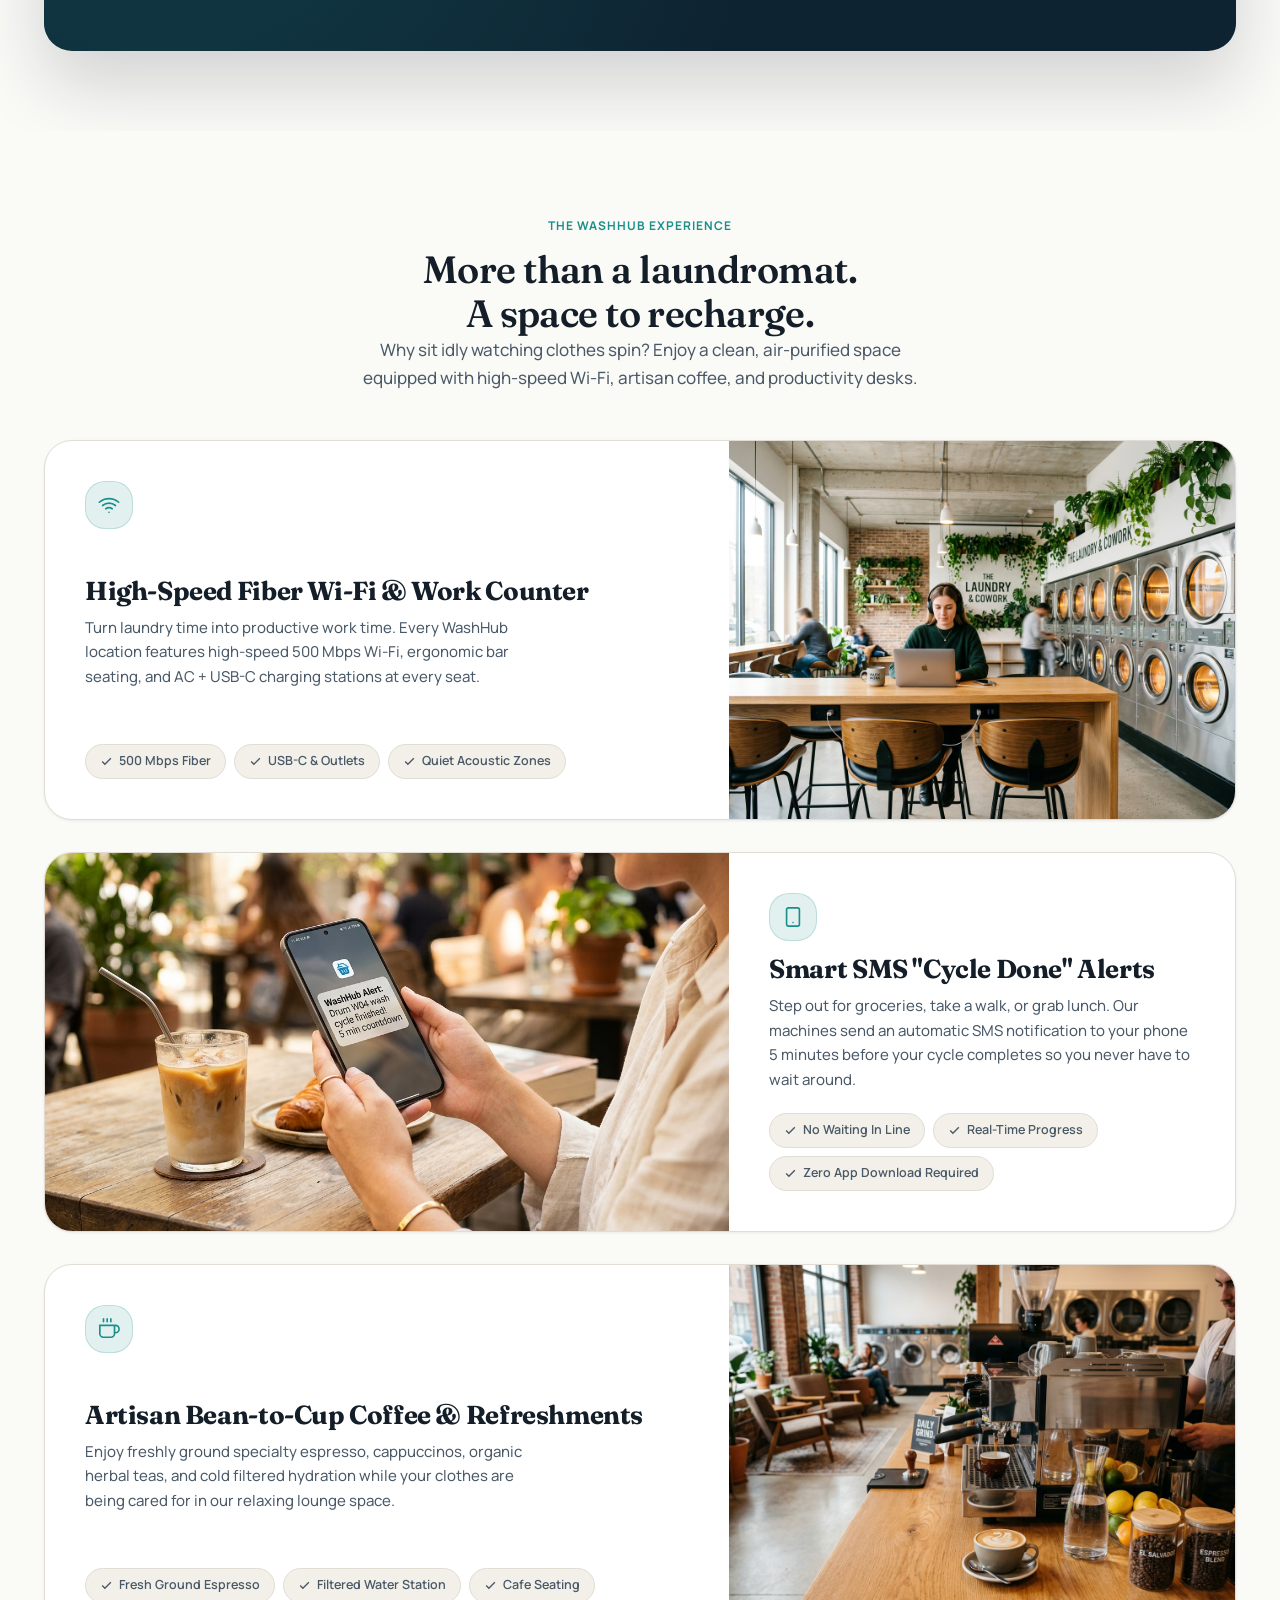
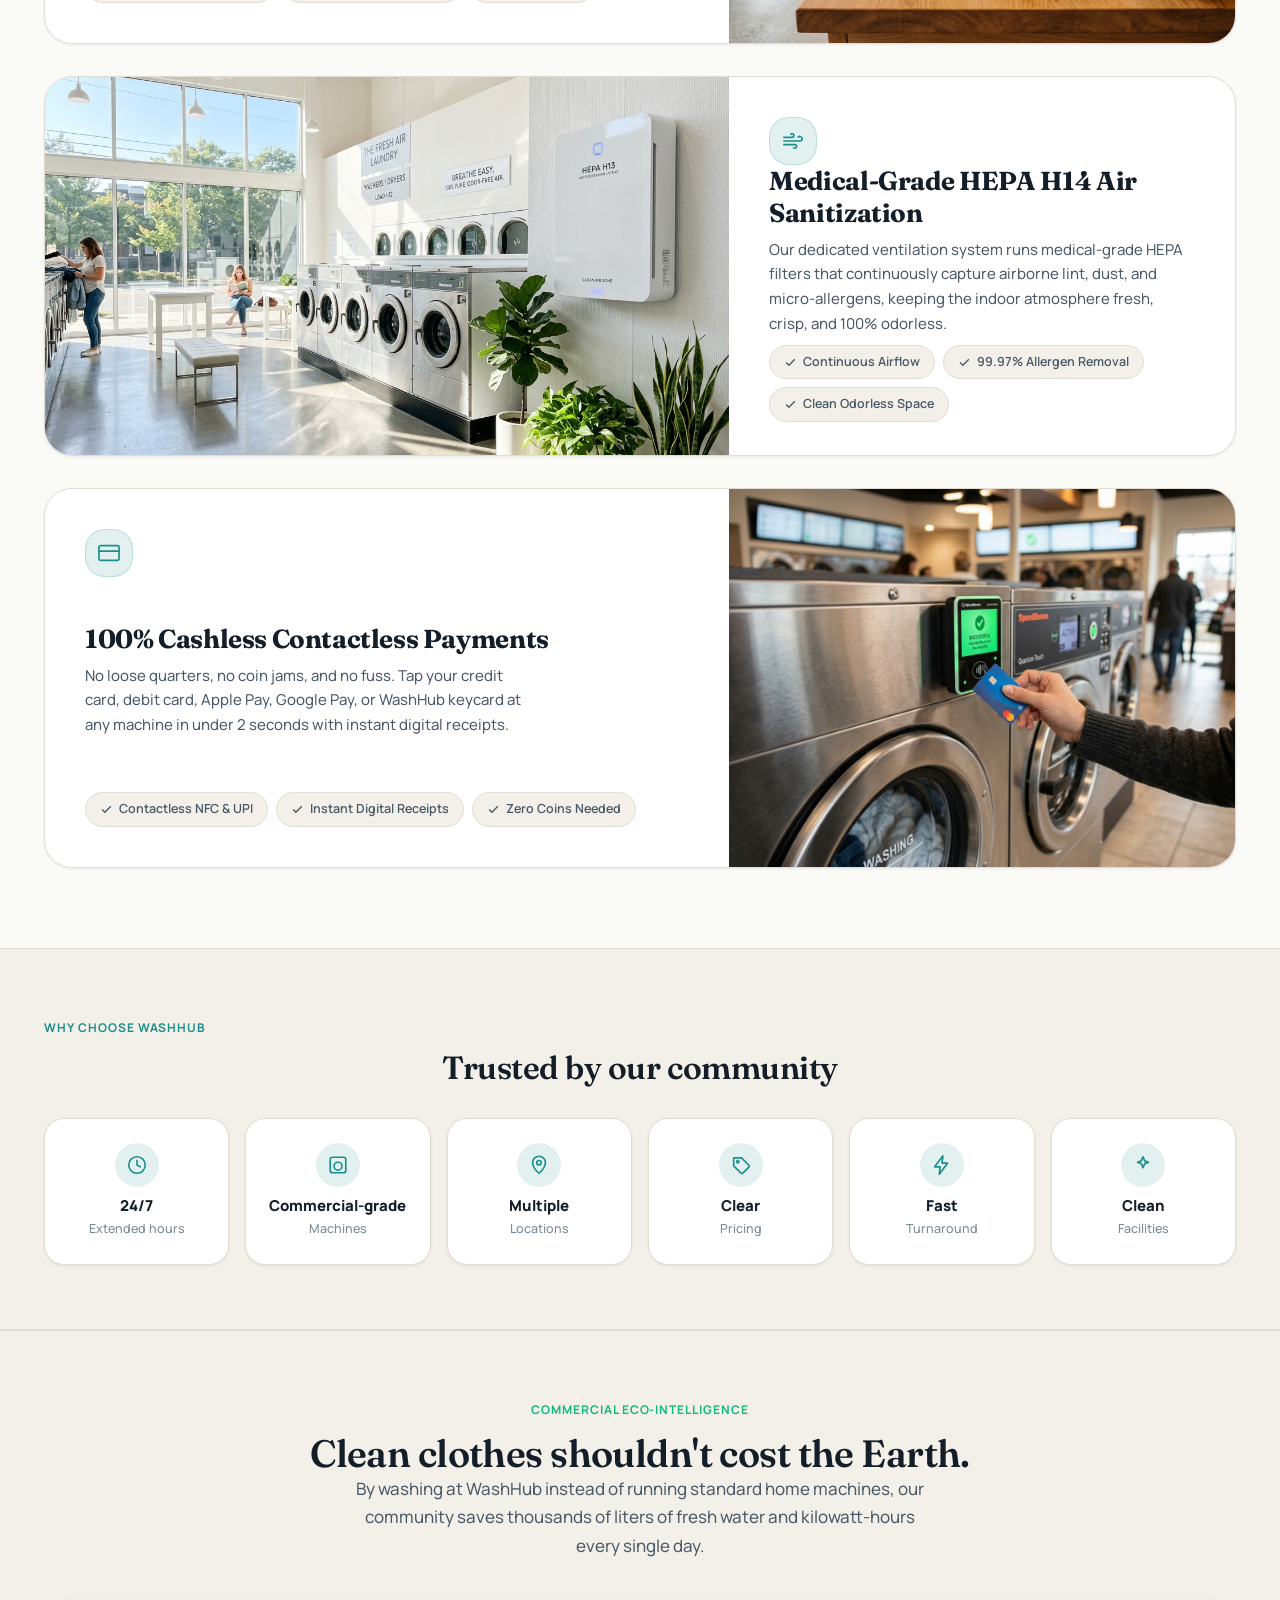
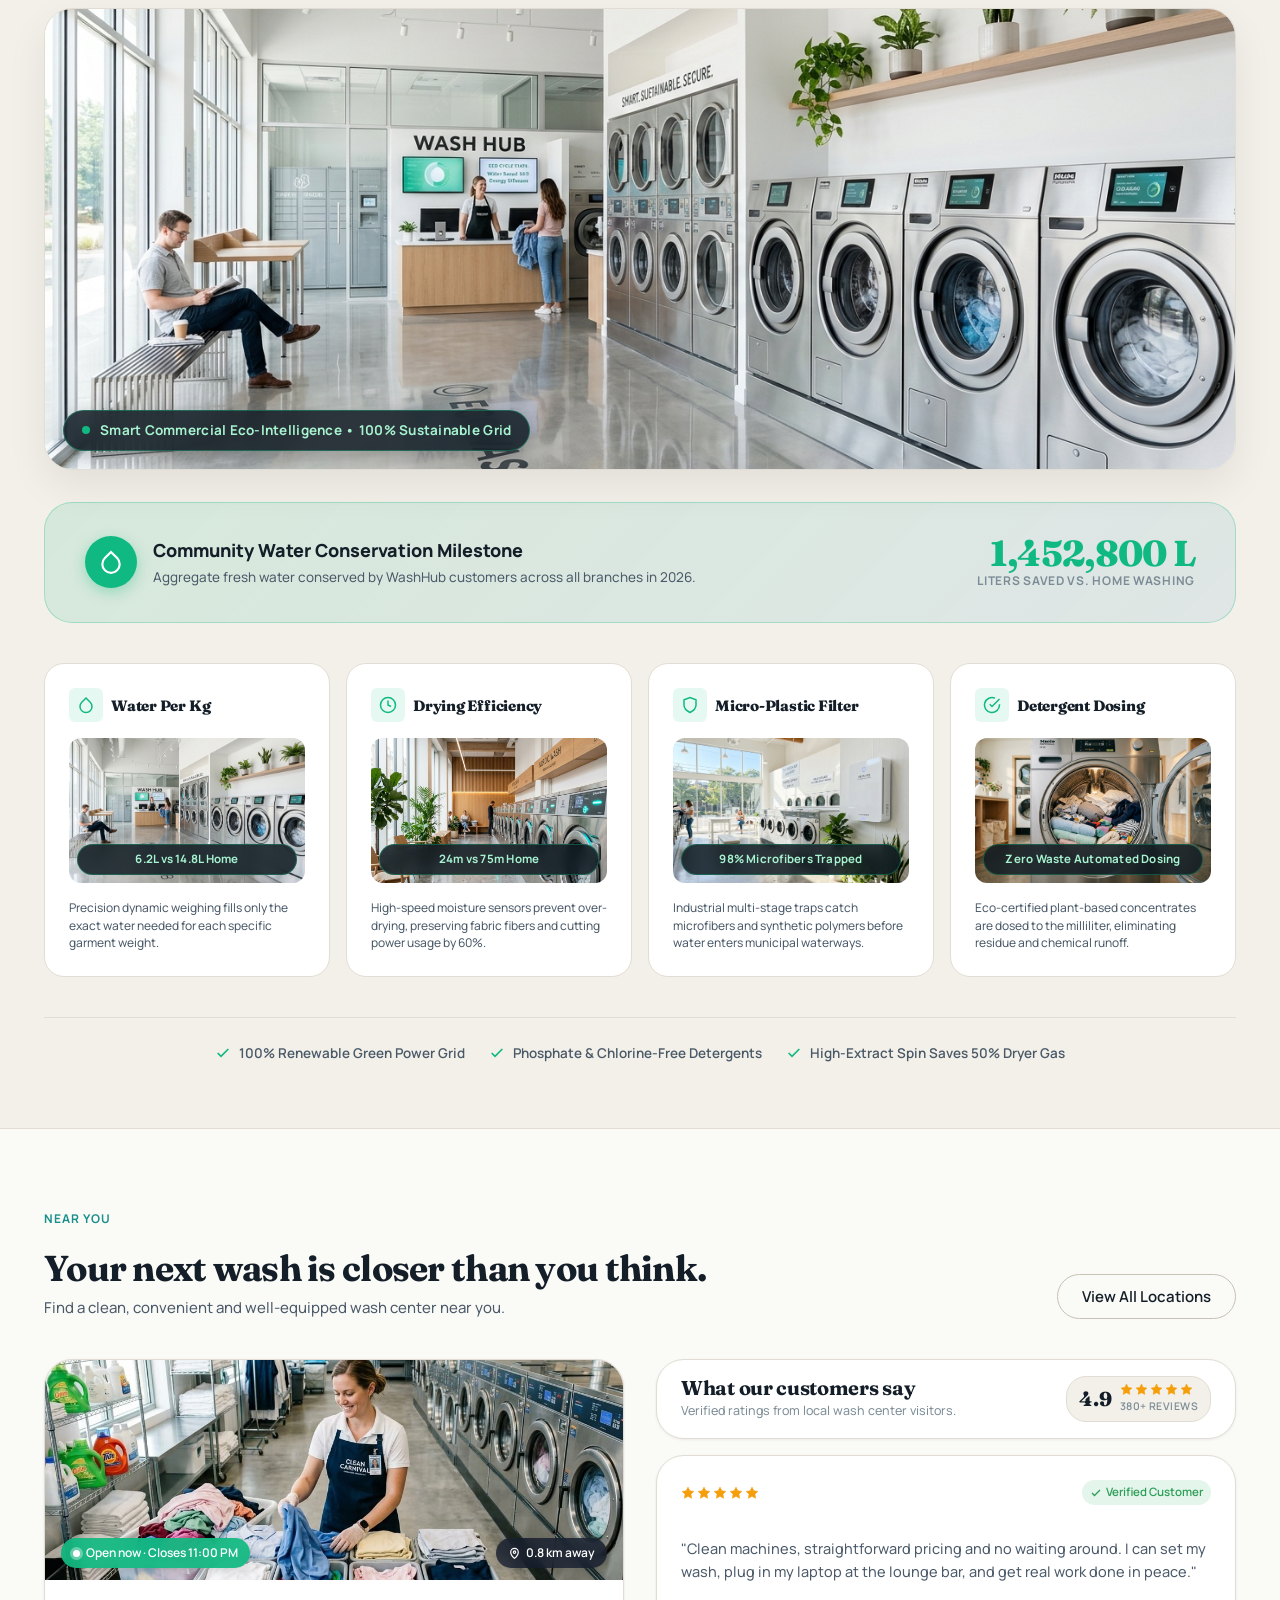
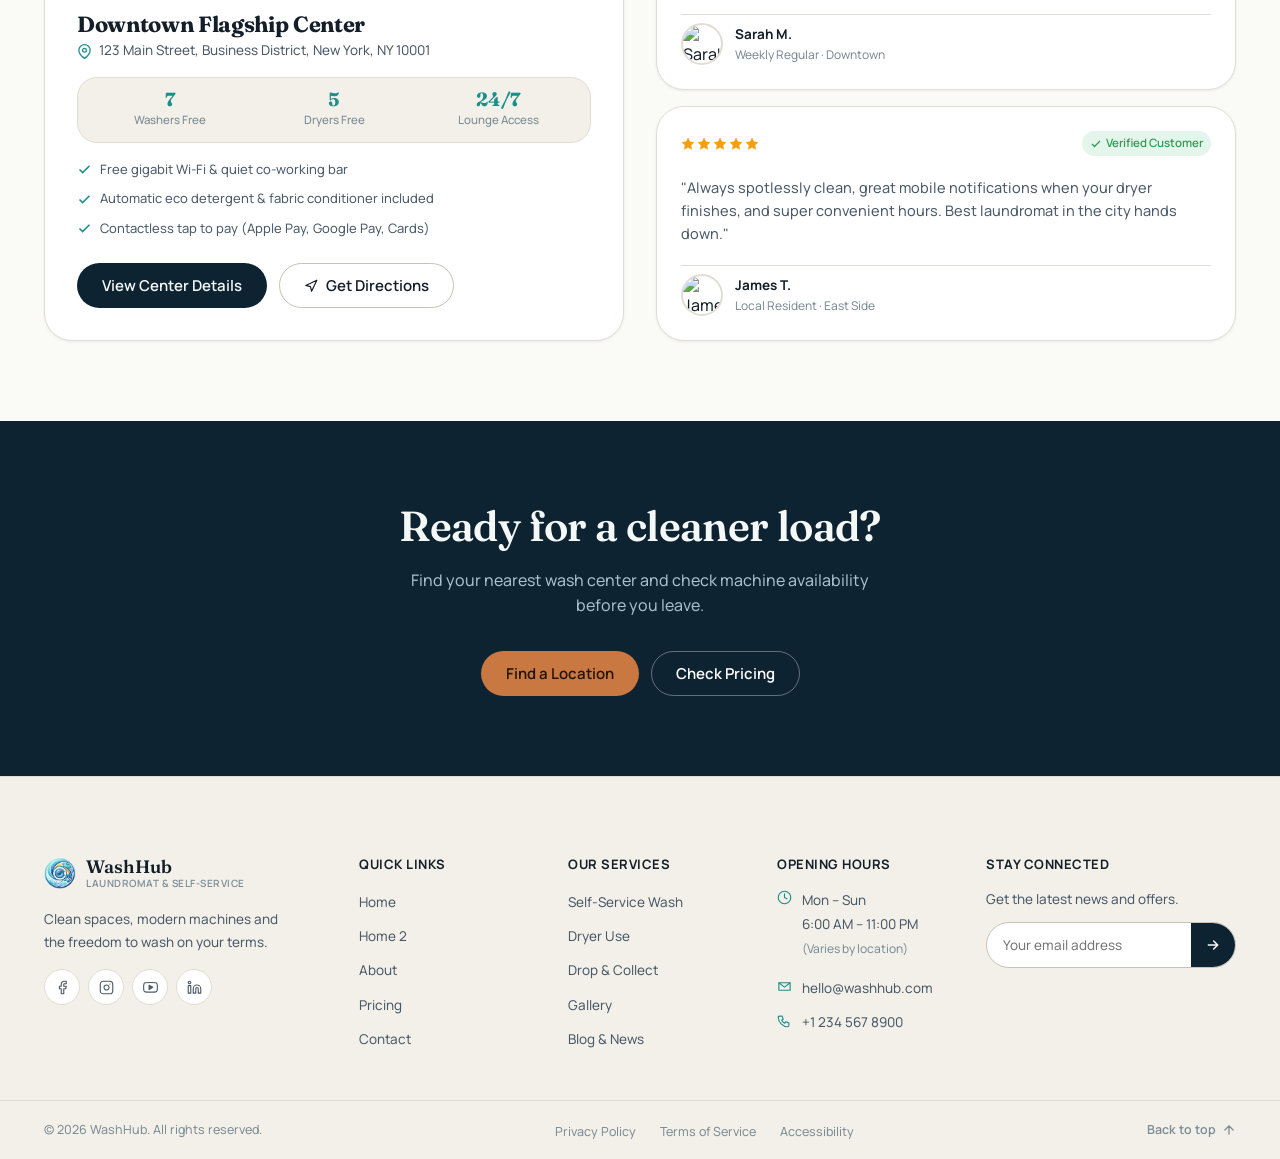
==== commit 38d990e6: "fixing" ====
--- a/index.html
+++ b/index.html
@@ -1311,10 +1311,10 @@
       </a>
       <p>Clean spaces, modern machines and the freedom to wash on your terms.</p>
       <ul class="social-links" aria-label="Social media">
-        <li><a href="#" aria-label="WashHub on Facebook"><svg width="16" height="16" viewBox="0 0 24 24" fill="none" stroke="currentColor" stroke-width="1.8"><path d="M15 8h2V5h-2a4 4 0 0 0-4 4v2H9v3h2v6h3v-6h2.2l.8-3H14v-1.5A1 1 0 0 1 15 8Z"/></svg></a></li>
-        <li><a href="#" aria-label="WashHub on Instagram"><svg width="16" height="16" viewBox="0 0 24 24" fill="none" stroke="currentColor" stroke-width="1.8"><rect x="3.5" y="3.5" width="17" height="17" rx="5"/><circle cx="12" cy="12" r="4"/><circle cx="17" cy="7" r=".6" fill="currentColor" stroke="none"/></svg></a></li>
-        <li><a href="#" aria-label="WashHub on YouTube"><svg width="16" height="16" viewBox="0 0 24 24" fill="none" stroke="currentColor" stroke-width="1.8"><rect x="2.5" y="5.5" width="19" height="13" rx="3.5"/><path d="m10.5 9.5 5 2.5-5 2.5Z" fill="currentColor" stroke="none"/></svg></a></li>
-        <li><a href="#" aria-label="WashHub on LinkedIn"><svg width="16" height="16" viewBox="0 0 24 24" fill="none" stroke="currentColor" stroke-width="1.8"><rect x="3.5" y="3.5" width="17" height="17" rx="2.5"/><path d="M8 10.5V17M8 7.2v.1M12.2 17v-4a2 2 0 0 1 4 0v4"/></svg></a></li>
+        <li><a href="#" aria-label="WashHub on Facebook"><svg width="15" height="15" viewBox="0 0 24 24" fill="none" stroke="currentColor" stroke-width="1.8" stroke-linecap="round" stroke-linejoin="round" aria-hidden="true"><path d="M18 2h-3a5 5 0 0 0-5 5v3H7v4h3v8h4v-8h3l1-4h-4V7a1 1 0 0 1 1-1h3z"/></svg></a></li>
+        <li><a href="#" aria-label="WashHub on Instagram"><svg width="15" height="15" viewBox="0 0 24 24" fill="none" stroke="currentColor" stroke-width="1.8" stroke-linecap="round" stroke-linejoin="round" aria-hidden="true"><rect x="2" y="2" width="20" height="20" rx="5" ry="5"/><path d="M16 11.37A4 4 0 1 1 12.63 8 4 4 0 0 1 16 11.37z"/><line x1="17.5" y1="6.5" x2="17.51" y2="6.5"/></svg></a></li>
+        <li><a href="#" aria-label="WashHub on YouTube"><svg width="15" height="15" viewBox="0 0 24 24" fill="none" stroke="currentColor" stroke-width="1.8" stroke-linecap="round" stroke-linejoin="round" aria-hidden="true"><path d="M22.54 6.42a2.78 2.78 0 0 0-1.94-2C18.88 4 12 4 12 4s-6.88 0-8.6.46a2.78 2.78 0 0 0-1.94 2A29 29 0 0 0 1 11.75a29 29 0 0 0 .46 5.33A2.78 2.78 0 0 0 3.4 19c1.72.46 8.6.46 8.6.46s6.88 0 8.6-.46a2.78 2.78 0 0 0 1.94-2 29 29 0 0 0 .46-5.25 29 29 0 0 0-.46-5.33z"/><polygon points="9.75 15.02 15.5 11.75 9.75 8.48 9.75 15.02" fill="currentColor"/></svg></a></li>
+        <li><a href="#" aria-label="WashHub on LinkedIn"><svg width="15" height="15" viewBox="0 0 24 24" fill="none" stroke="currentColor" stroke-width="1.8" stroke-linecap="round" stroke-linejoin="round" aria-hidden="true"><path d="M16 8a6 6 0 0 1 6 6v7h-4v-7a2 2 0 0 0-2-2 2 2 0 0 0-2 2v7h-4v-7a6 6 0 0 1 6-6z"/><rect x="2" y="9" width="4" height="12"/><circle cx="4" cy="4" r="2"/></svg></a></li>
       </ul>
     </div>
 
@@ -1342,7 +1342,10 @@
 
     <div class="footer-col">
       <h4>Opening Hours</h4>
-      <p class="hours">Mon – Sun<br>6:00 AM – 11:00 PM<br><span>(Varies by location)</span></p>
+      <div class="footer-contact-item">
+        <svg viewBox="0 0 24 24" fill="none" stroke="currentColor" stroke-width="1.8" stroke-linecap="round" stroke-linejoin="round" aria-hidden="true"><circle cx="12" cy="12" r="10"/><polyline points="12 6 12 12 16 14"/></svg>
+        <p class="hours" style="margin:0;">Mon – Sun<br>6:00 AM – 11:00 PM<br><span>(Varies by location)</span></p>
+      </div>
       <div class="footer-contact-item" style="margin-block-start:var(--sp-4);">
         <svg viewBox="0 0 24 24" fill="none" stroke="currentColor" stroke-width="1.8" aria-hidden="true"><path d="M3 6h18v12H3z"/><path d="m3 6 9 7 9-7"/></svg>
         <span>hello@washhub.com</span>
--- a/style.css
+++ b/style.css
@@ -596,7 +596,7 @@
 
 .nav-link {
   font-size: 14px;
-  font-weight: 500;
+  font-weight: 600;
   color: var(--text-secondary);
   padding: 6px 10px;
   border-radius: var(--radius-sm);
@@ -611,7 +611,7 @@
 
 .nav-link.is-active {
   color: var(--accent-primary);
-  font-weight: 600;
+  font-weight: 700;
 }
 
 .nav-link.is-active::after {
@@ -828,7 +828,7 @@
   display: block;
   padding: 12px var(--sp-3);
   font-size: 16px;
-  font-weight: 500;
+  font-weight: 600;
   color: var(--text-secondary);
   border-radius: var(--radius-md);
   transition: color var(--dur), background var(--dur);
@@ -837,7 +837,7 @@
 .mobile-nav ul a.is-active {
   color: var(--accent-primary);
   background: var(--accent-tint);
-  font-weight: 600;
+  font-weight: 700;
 }
 
 .mobile-nav ul a:hover {
@@ -872,15 +872,15 @@
    SECTION RHYTHM
    ============================================================ */
 .section {
-  padding-block: clamp(60px, 9vw, 112px);
+  padding-block: clamp(46px, 6vw, 82px);
 }
 
 .section-sm {
-  padding-block: clamp(40px, 6vw, 72px);
+  padding-block: clamp(32px, 4vw, 54px);
 }
 
 .section-tight {
-  padding-block: clamp(32px, 5vw, 56px);
+  padding-block: clamp(22px, 3vw, 40px);
 }
 
 .bg-secondary {
@@ -3242,9 +3242,15 @@
    ============================================================ */
 .trust-strip,
 .trust-section {
-  padding-block: var(--sp-9);
+  padding-block: clamp(40px, 5vw, 64px);
   background: var(--bg-secondary);
   border-block: 1px solid var(--border-color);
+}
+
+.trust-strip .eyebrow,
+.trust-strip h2 {
+  text-align: center;
+  margin-inline: auto;
 }
 
 .trust-strip h2 {
@@ -3483,20 +3489,24 @@
 }
 
 .social-links a {
-  width: 34px;
-  height: 34px;
+  width: 36px;
+  height: 36px;
   border-radius: 50%;
   border: 1px solid var(--border-color);
+  background: var(--bg-surface);
   display: flex;
   align-items: center;
   justify-content: center;
   color: var(--text-secondary);
-  transition: color var(--dur), border-color var(--dur);
+  transition: all var(--dur) var(--ease);
 }
 
 .social-links a:hover {
-  color: var(--accent-primary);
+  color: #fff;
+  background: var(--accent-primary);
   border-color: var(--accent-primary);
+  transform: translateY(-2px);
+  box-shadow: 0 4px 10px rgba(26, 143, 139, 0.25);
 }
 
 .footer-col h4 {
@@ -4425,27 +4435,99 @@
   font-size: 13.5px;
 }
 
-/* About trust / CTA */
-.trust-statement {
-  max-width: 700px;
-}
-
-.trust-statement h2 {
-  margin-block-end: 16px;
-}
-
-.about-final-cta {
-  display: grid;
-  grid-template-columns: 1fr 1fr;
-  gap: clamp(24px, 5vw, 60px);
-  align-items: center;
-}
-
-.final-cta-actions {
-  display: flex;
+/* Human grid spacing */
+.human-grid .link-text {
+  margin-block-start: 22px;
+  display: inline-flex;
+}
+
+/* Redesigned About Closing Section & CTA */
+.about-closing-section {
+  padding-block: clamp(48px, 6vw, 80px);
+  border-block-start: 1px solid var(--border-color);
+}
+
+.about-closing-wrapper {
+  display: flex;
+  flex-direction: column;
+  gap: clamp(32px, 4vw, 48px);
+}
+
+.about-promise-header {
+  max-width: 680px;
+  margin-inline: auto;
+  text-align: center;
+}
+
+.about-promise-header h2 {
+  font-size: clamp(26px, 3.2vw, 38px);
+  line-height: 1.25;
+  margin-block: var(--sp-2) var(--sp-3);
+  text-align: center;
+}
+
+.about-promise-header p {
+  font-size: 16px;
+  color: var(--text-secondary);
+  line-height: 1.6;
+  text-align: center;
+}
+
+.about-cta-banner {
+  background: linear-gradient(135deg, var(--bg-surface) 0%, var(--bg-secondary) 100%);
+  border: 1px solid var(--border-color);
+  border-radius: var(--radius-xl);
+  padding: clamp(28px, 4vw, 44px) clamp(24px, 4vw, 48px);
+  display: flex;
+  align-items: center;
+  justify-content: space-between;
+  gap: var(--sp-6);
+  box-shadow: var(--shadow-sm);
+  position: relative;
+  overflow: hidden;
+}
+
+.about-cta-banner::before {
+  content: "";
+  position: absolute;
+  top: 0;
+  inset-inline-start: 0;
+  width: 100%;
+  height: 3px;
+  background: linear-gradient(90deg, var(--accent-primary), var(--accent-secondary));
+}
+
+.about-cta-content {
+  max-width: 580px;
+}
+
+.about-cta-content h3 {
+  font-family: var(--font-display);
+  font-size: clamp(22px, 2.6vw, 30px);
+  color: var(--text-primary);
+  margin-block-end: var(--sp-2);
+}
+
+.about-cta-content p {
+  font-size: 15px;
+  color: var(--text-secondary);
+  line-height: 1.6;
+  margin: 0;
+}
+
+.about-cta-actions {
+  display: flex;
+  align-items: center;
   gap: var(--sp-3);
+  flex-shrink: 0;
   flex-wrap: wrap;
-  margin-block-start: 24px;
+}
+
+@media (max-width: 768px) {
+  .about-cta-banner {
+    flex-direction: column;
+    align-items: flex-start;
+  }
 }
 
 /* About footer contact list */
@@ -5172,16 +5254,26 @@
 
 /* --- H2: Lifestyle --- */
 .h2-lifestyle {
-  padding-block: clamp(56px, 8vw, 104px);
-}
-
-.h2-lifestyle h2 {
+  padding-block: clamp(42px, 5.5vw, 76px);
+}
+
+.h2-lifestyle .eyebrow-bar {
+  margin-inline: auto;
+  display: inline-flex;
+}
+
+.h2-lifestyle h2,
+.h2-lifestyle > .container > h2 {
+  text-align: center;
+  margin-inline: auto;
   margin-block-end: var(--sp-3);
 }
 
-.h2-lifestyle>.container>p {
+.h2-lifestyle > .container > p {
+  text-align: center;
   font-size: 16px;
   max-width: 52ch;
+  margin-inline: auto;
   margin-block-end: var(--sp-8);
 }
 
@@ -5364,8 +5456,19 @@
 
 /* --- H2: Testimonials --- */
 .h2-testimonials {
-  padding-block: clamp(56px, 8vw, 104px);
+  padding-block: clamp(42px, 5.5vw, 76px);
   background: var(--bg-secondary);
+}
+
+.h2-testimonials .eyebrow-bar {
+  margin-inline: auto;
+  display: inline-flex;
+}
+
+.h2-testimonials h2,
+.h2-testimonials > .container > h2 {
+  text-align: center;
+  margin-inline: auto;
 }
 
 .h2-testimonials-grid {
@@ -5466,7 +5569,7 @@
 .h2-final-cta {
   position: relative;
   overflow: hidden;
-  padding-block: clamp(72px, 11vw, 140px);
+  padding-block: clamp(40px, 5.5vw, 68px);
   background: var(--bg-inverse);
 }
 
@@ -11219,6 +11322,42 @@
     margin-inline: auto;
     width: 100%;
   }
+
+  /* Contact Map Header & Pills (1024px) - Centered & Solo Button Centered */
+  .cnt-map-header {
+    flex-direction: column !important;
+    align-items: center !important;
+    justify-content: center !important;
+    text-align: center !important;
+    gap: var(--sp-3) !important;
+    padding: var(--sp-5) var(--sp-5) !important;
+  }
+
+  .cnt-map-pills {
+    display: flex !important;
+    flex-wrap: wrap !important;
+    justify-content: center !important;
+    align-items: center !important;
+    gap: var(--sp-2) var(--sp-3) !important;
+    width: 100% !important;
+    margin-inline: auto !important;
+    text-align: center !important;
+  }
+
+  .cnt-map-btn {
+    text-align: center !important;
+  }
+
+  /* Solo div / button centered */
+  .cnt-map-btn:last-child:nth-child(odd) {
+    margin-inline: auto !important;
+  }
+
+  .cnt-map-badge {
+    margin-inline: auto !important;
+    justify-content: center !important;
+    text-align: center !important;
+  }
 }
 
 @media (max-width: 768px) {
@@ -11228,12 +11367,19 @@
 
   .cnt-branches-grid {
     grid-template-columns: 1fr;
+    justify-items: center;
+  }
+
+  .cnt-branches-grid > * {
+    max-width: 580px;
+    width: 100%;
+    margin-inline: auto;
   }
 
   .cnt-branches-grid > :last-child:nth-child(odd) {
     grid-column: auto;
-    max-width: 100%;
-    margin-inline: 0;
+    max-width: 580px;
+    margin-inline: auto;
   }
 
   .cnt-map-frame-wrap {
@@ -11246,6 +11392,42 @@
     border-radius: 0;
     border-inline: none;
     border-block-end: none;
+  }
+
+  /* Contact Map Header & Pills (768px) - Centered & Solo Button Centered */
+  .cnt-map-header {
+    flex-direction: column !important;
+    align-items: center !important;
+    justify-content: center !important;
+    text-align: center !important;
+    gap: var(--sp-3) !important;
+    padding: var(--sp-4) var(--sp-4) !important;
+  }
+
+  .cnt-map-pills {
+    display: flex !important;
+    flex-wrap: wrap !important;
+    justify-content: center !important;
+    align-items: center !important;
+    gap: var(--sp-2) !important;
+    width: 100% !important;
+    margin-inline: auto !important;
+    text-align: center !important;
+  }
+
+  .cnt-map-btn {
+    text-align: center !important;
+  }
+
+  /* Solo div / button centered */
+  .cnt-map-btn:last-child:nth-child(odd) {
+    margin-inline: auto !important;
+  }
+
+  .cnt-map-badge {
+    margin-inline: auto !important;
+    justify-content: center !important;
+    text-align: center !important;
   }
 }
 
@@ -11312,16 +11494,32 @@
 
   .cnt-map-header {
     flex-direction: column;
-    align-items: flex-start;
+    align-items: stretch;
+    gap: var(--sp-3);
   }
 
   .cnt-map-pills {
     width: 100%;
+    display: flex;
+    flex-wrap: wrap;
+    justify-content: center;
+    gap: var(--sp-2);
   }
 
   .cnt-map-btn {
-    flex: 1;
+    flex: 0 0 calc(50% - (var(--sp-2) / 2));
+    width: calc(50% - (var(--sp-2) / 2));
+    max-width: calc(50% - (var(--sp-2) / 2));
+    min-height: 60px;
+    display: flex;
+    align-items: center;
+    justify-content: center;
     text-align: center;
+    padding: 8px 10px;
+    font-size: 12px;
+    line-height: 1.35;
+    border-radius: var(--radius-md, 10px);
+    box-sizing: border-box;
   }
 
   .cnt-branch-actions {
@@ -11781,7 +11979,7 @@
 /* Responsive Overrides */
 @media (max-width: 560px) {
   .auth-screen {
-    padding: var(--sp-8) var(--sp-3) var(--sp-4);
+    padding: calc(var(--sp-8) + 22px) var(--sp-3) var(--sp-5);
   }
 
   .auth-top-bar {
@@ -11809,6 +12007,7 @@
   .auth-card {
     padding: var(--sp-6) var(--sp-4);
     border-radius: var(--radius-lg);
+    margin-block-start: var(--sp-2);
   }
 
   .auth-title {
@@ -13866,9 +14065,14 @@
    HOME 2 — LIFESTYLE (08)
    ============================================================ */
 .h2-lifestyle {
-  padding-block: var(--sp-11);
+  padding-block: clamp(42px, 5.5vw, 76px);
   background: var(--bg-surface);
   border-block-start: 1px solid var(--border-color);
+}
+
+.h2-lifestyle .eyebrow-bar {
+  margin-inline: auto;
+  display: inline-flex;
 }
 
 .h2-lifestyle>.container>h2,
@@ -13880,15 +14084,18 @@
   letter-spacing: -0.02em;
   line-height: 1.15;
   margin-block: var(--sp-3) var(--sp-3);
-}
-
-.h2-lifestyle>.container>p,
+  text-align: center;
+  margin-inline: auto;
+}
+
 .h2-lifestyle>.container>p {
   font-size: 15px;
   color: var(--text-secondary);
   line-height: 1.7;
   max-width: 52ch;
   margin-block-end: var(--sp-8);
+  text-align: center;
+  margin-inline: auto;
 }
 
 .h2-lifestyle-grid {
@@ -14162,8 +14369,13 @@
    HOME 2 — TESTIMONIALS (11)
    ============================================================ */
 .h2-testimonials {
-  padding-block: var(--sp-11);
+  padding-block: clamp(42px, 5.5vw, 76px);
   background: var(--bg-primary);
+}
+
+.h2-testimonials .eyebrow-bar {
+  margin-inline: auto;
+  display: inline-flex;
 }
 
 .h2-testimonials>.container>h2 {
@@ -14173,6 +14385,8 @@
   color: var(--text-primary);
   letter-spacing: -0.02em;
   margin-block: var(--sp-3) var(--sp-8);
+  text-align: center;
+  margin-inline: auto;
 }
 
 .h2-testimonials-grid {
@@ -14273,7 +14487,7 @@
    HOME 2 — FINAL CTA (12)
    ============================================================ */
 .h2-final-cta {
-  padding-block: var(--sp-12);
+  padding-block: clamp(40px, 5.5vw, 68px);
   background: var(--bg-inverse);
 }
 
@@ -16781,4 +16995,36 @@
     left: auto !important;
     right: 8px !important;
   }
+
+  /* Contact Map Location Buttons (360px Viewport) */
+  .cnt-map-pills {
+    gap: 6px !important;
+  }
+
+  .cnt-map-btn {
+    flex: 0 0 calc(50% - 3px) !important;
+    width: calc(50% - 3px) !important;
+    max-width: calc(50% - 3px) !important;
+    min-height: 58px !important;
+    font-size: 11px !important;
+    line-height: 1.3 !important;
+    padding: 6px 6px !important;
+  }
+
+  /* Login & Signup Pages: Theme & RTL Buttons Spacing (360px Viewport) */
+  .auth-screen {
+    padding-block-start: 72px !important;
+    padding-inline: 10px !important;
+    padding-block-end: 24px !important;
+  }
+
+  .auth-top-bar {
+    top: 12px !important;
+    inset-inline: 12px !important;
+  }
+
+  .auth-card {
+    margin-block-start: 8px !important;
+    padding: var(--sp-5) 14px !important;
+  }
 }
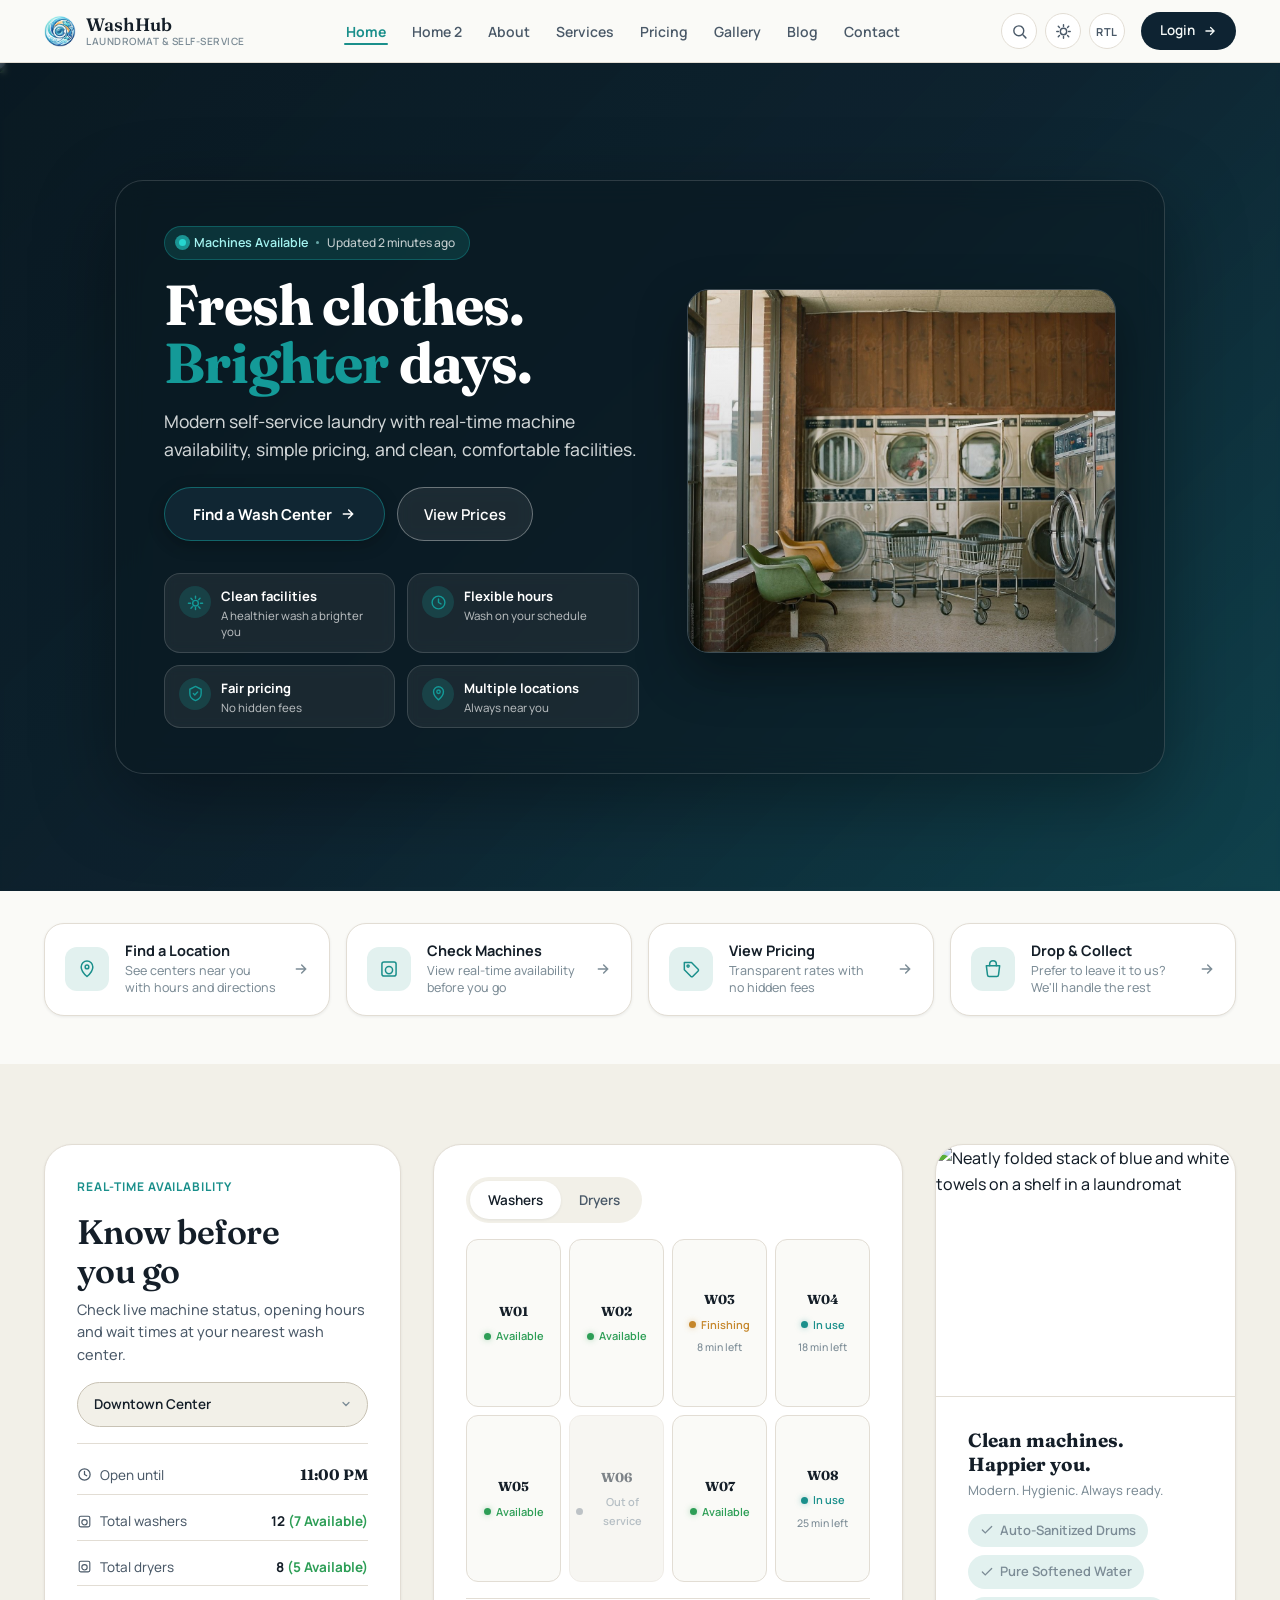
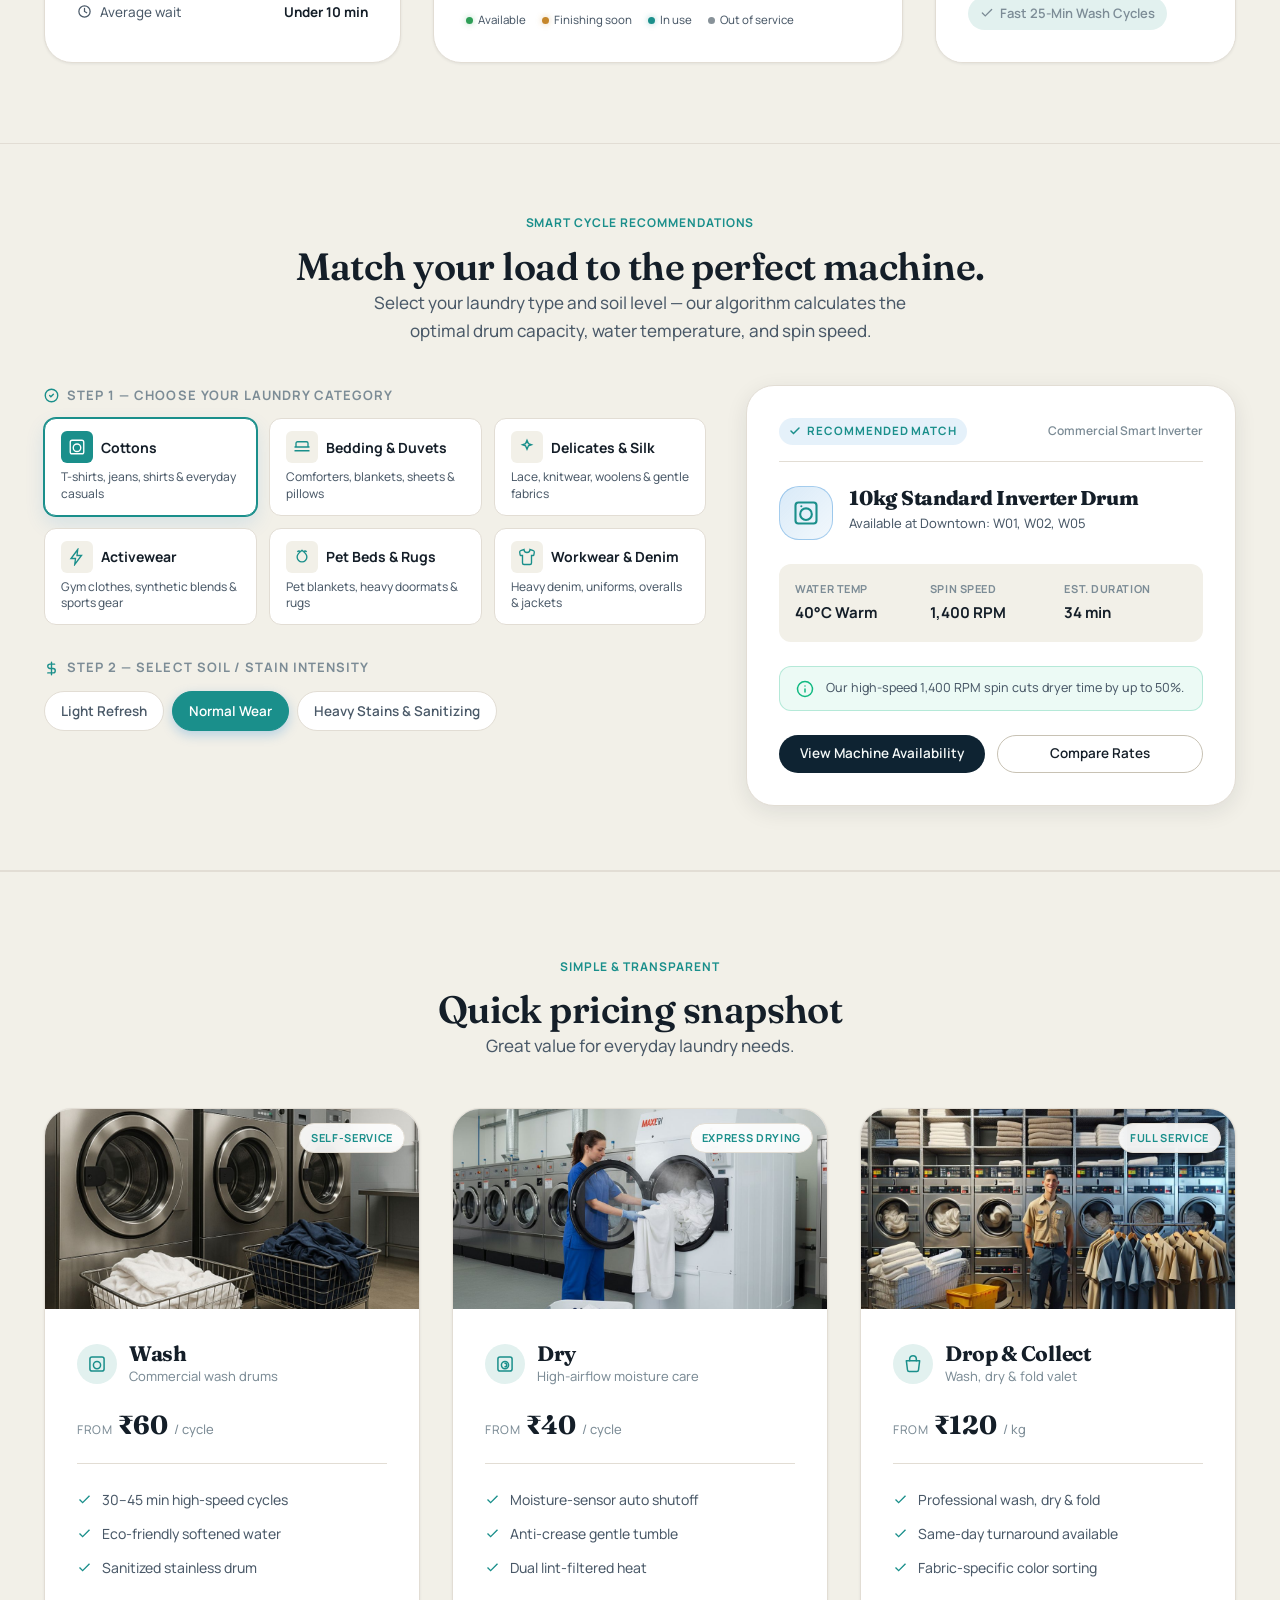
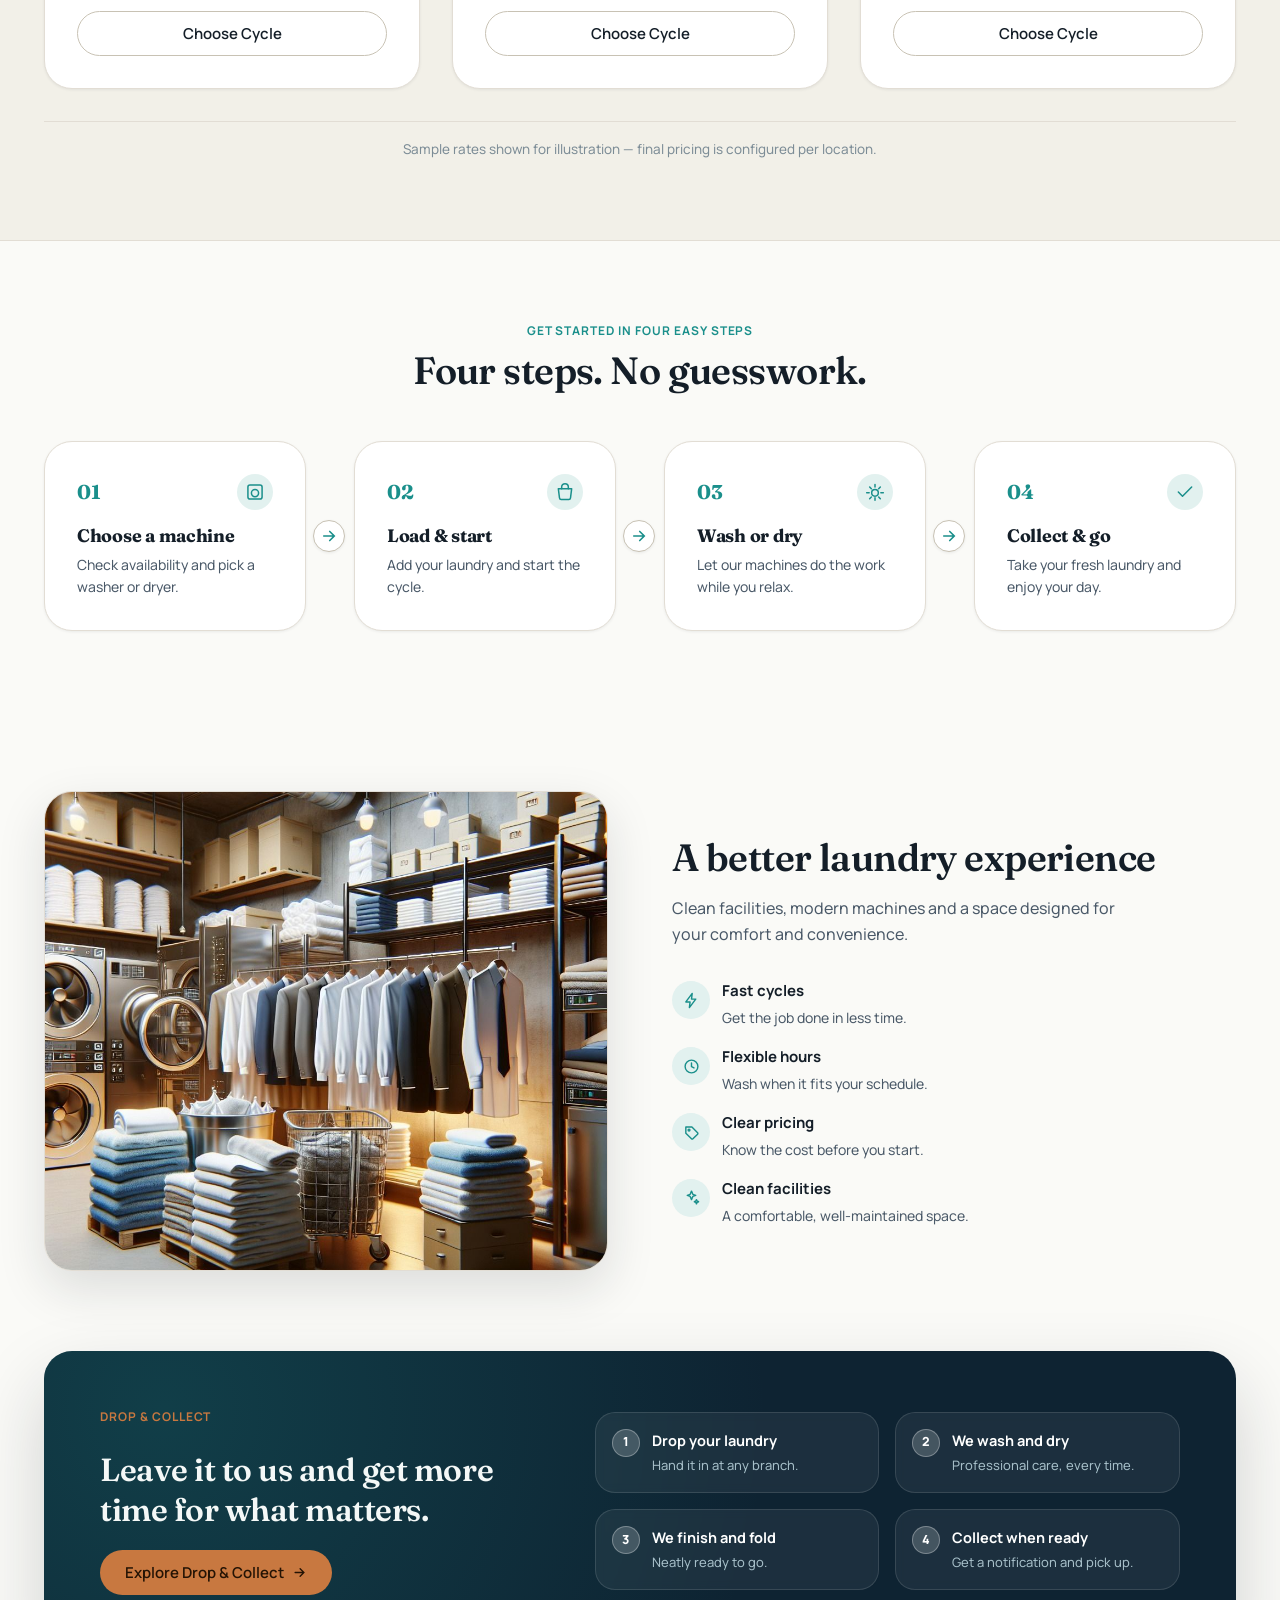
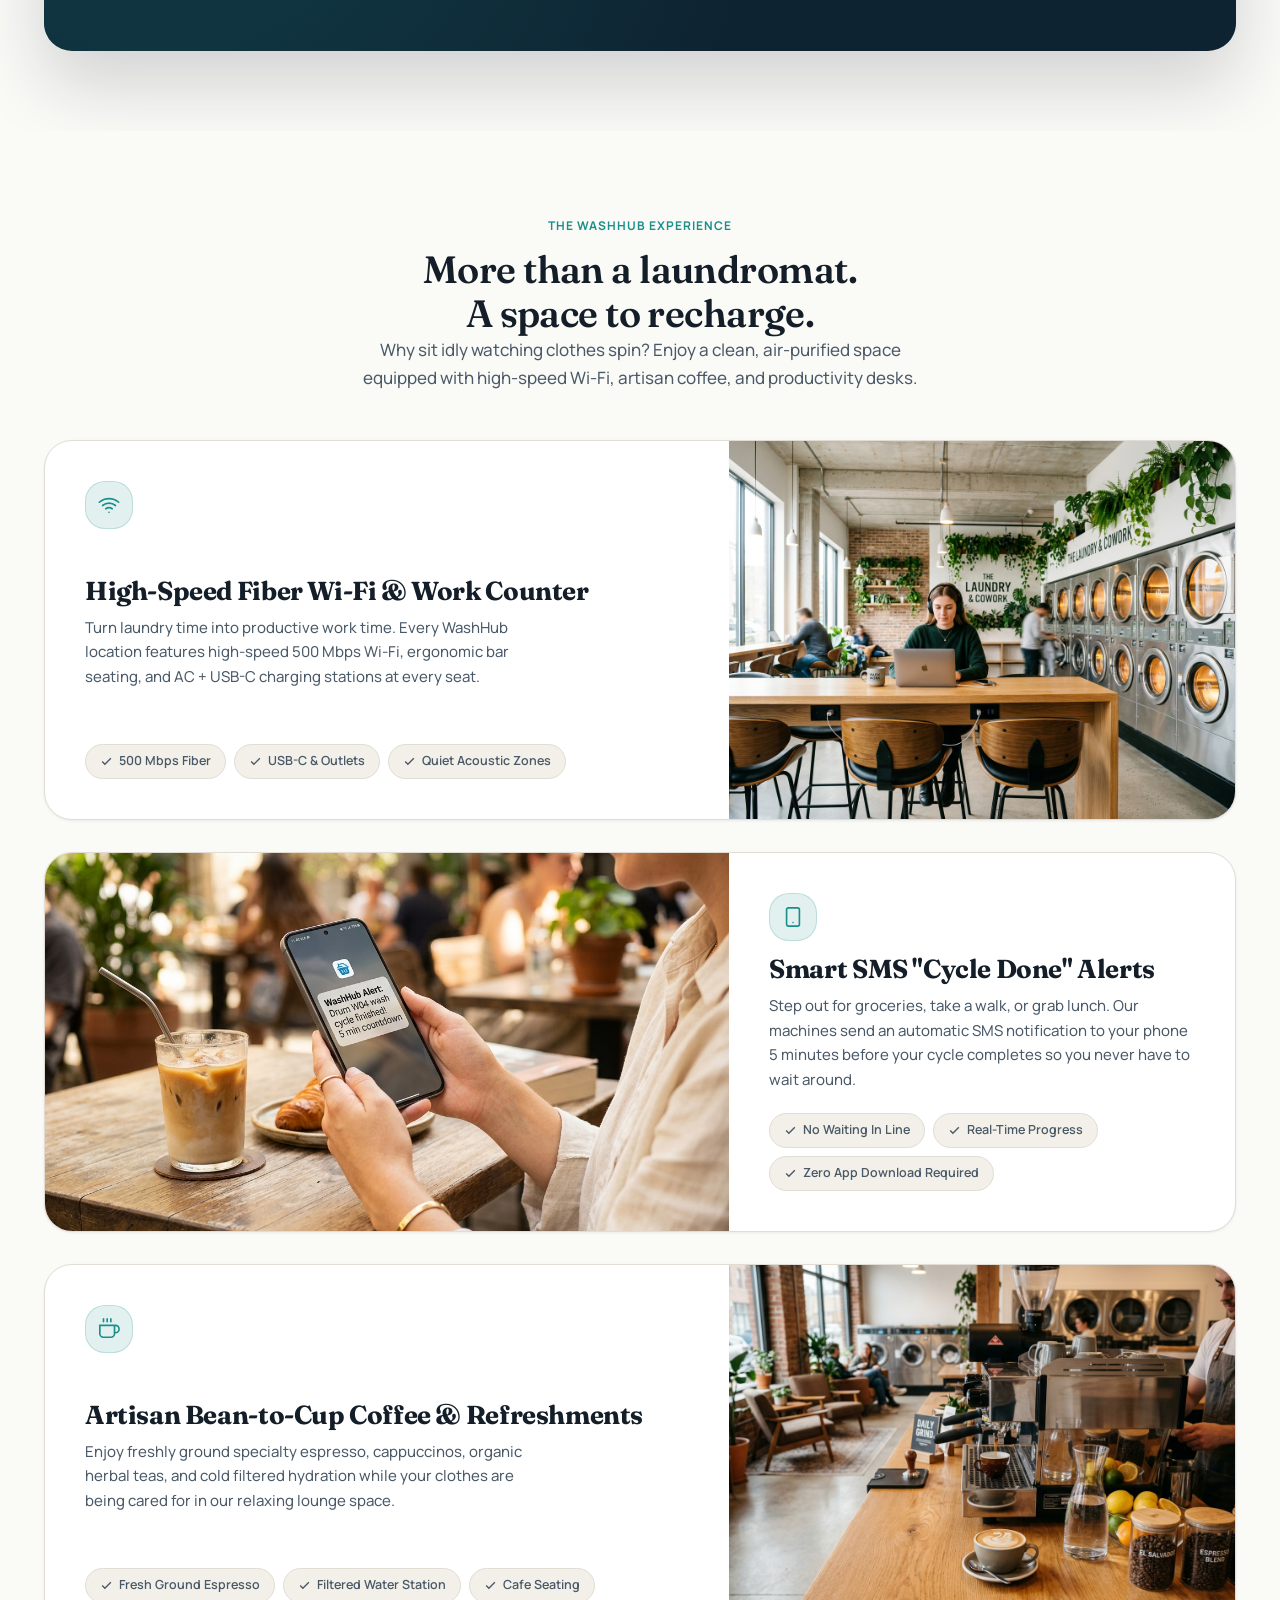
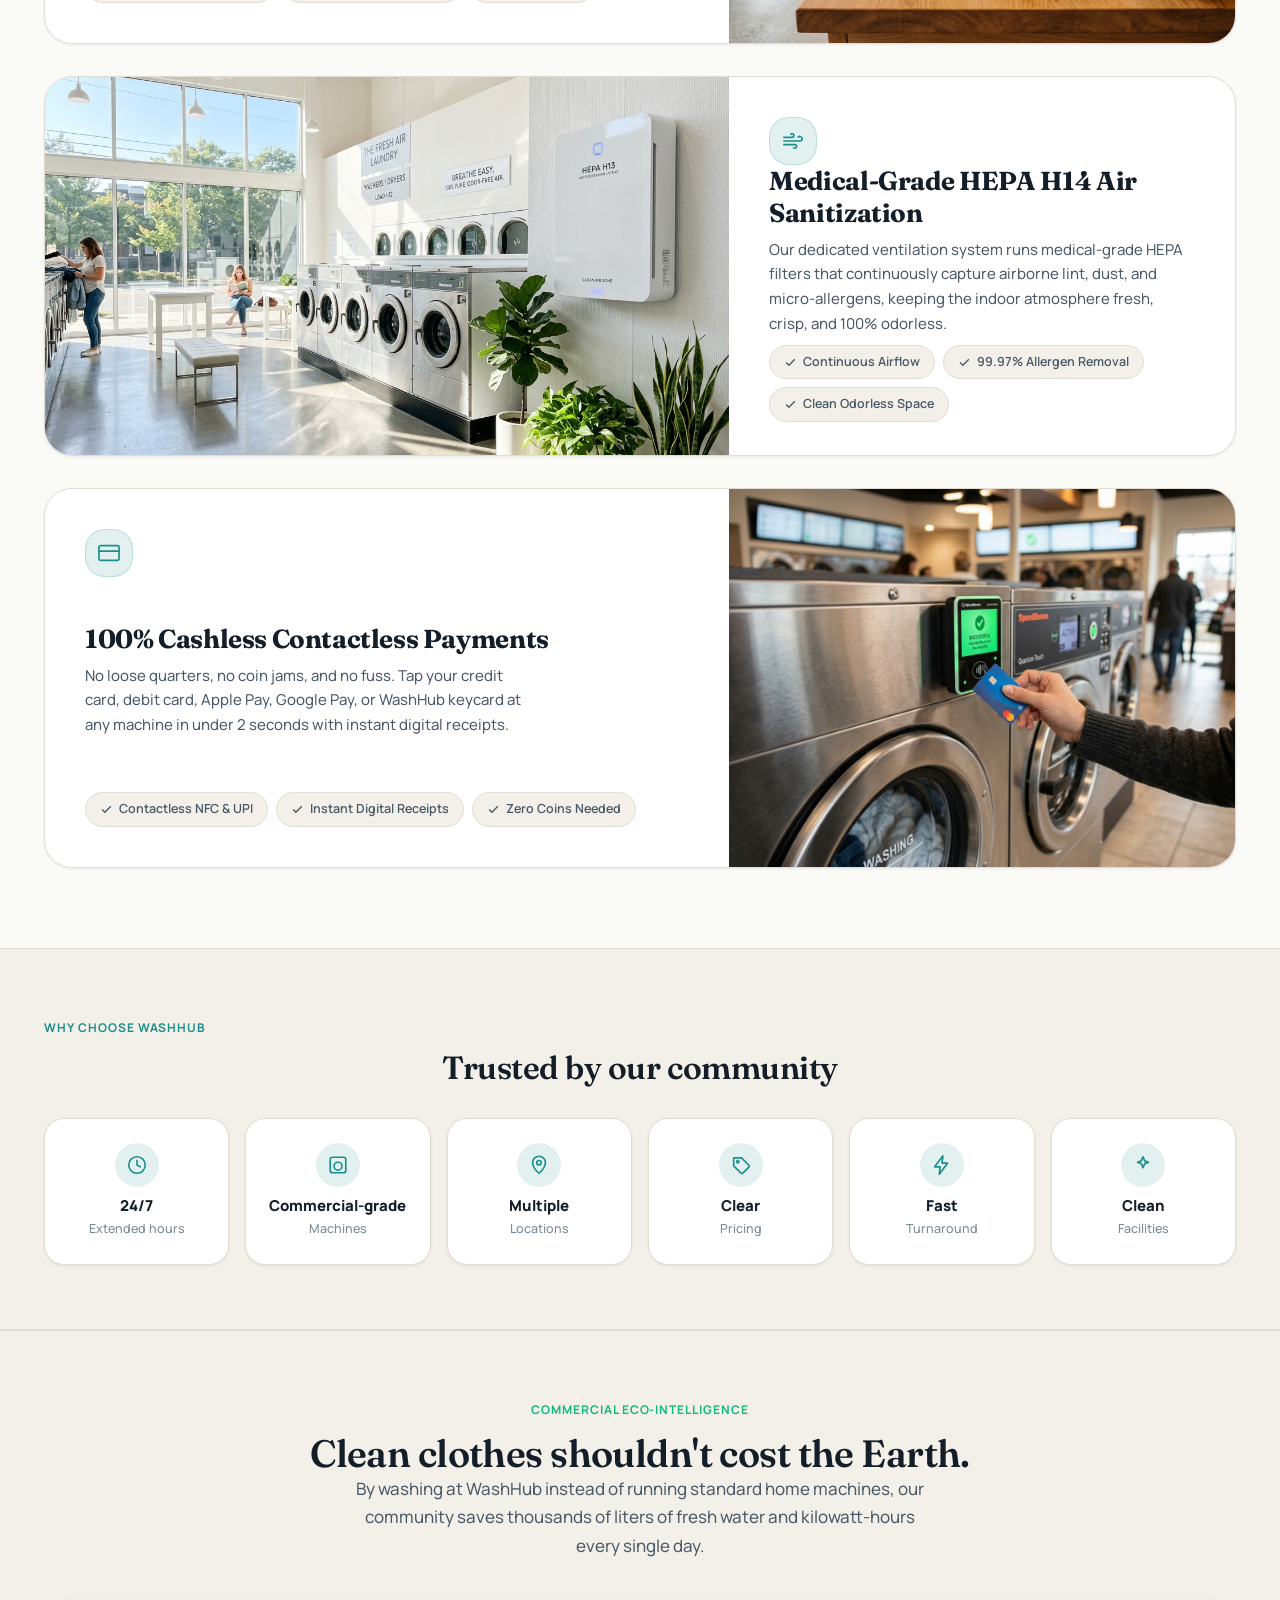
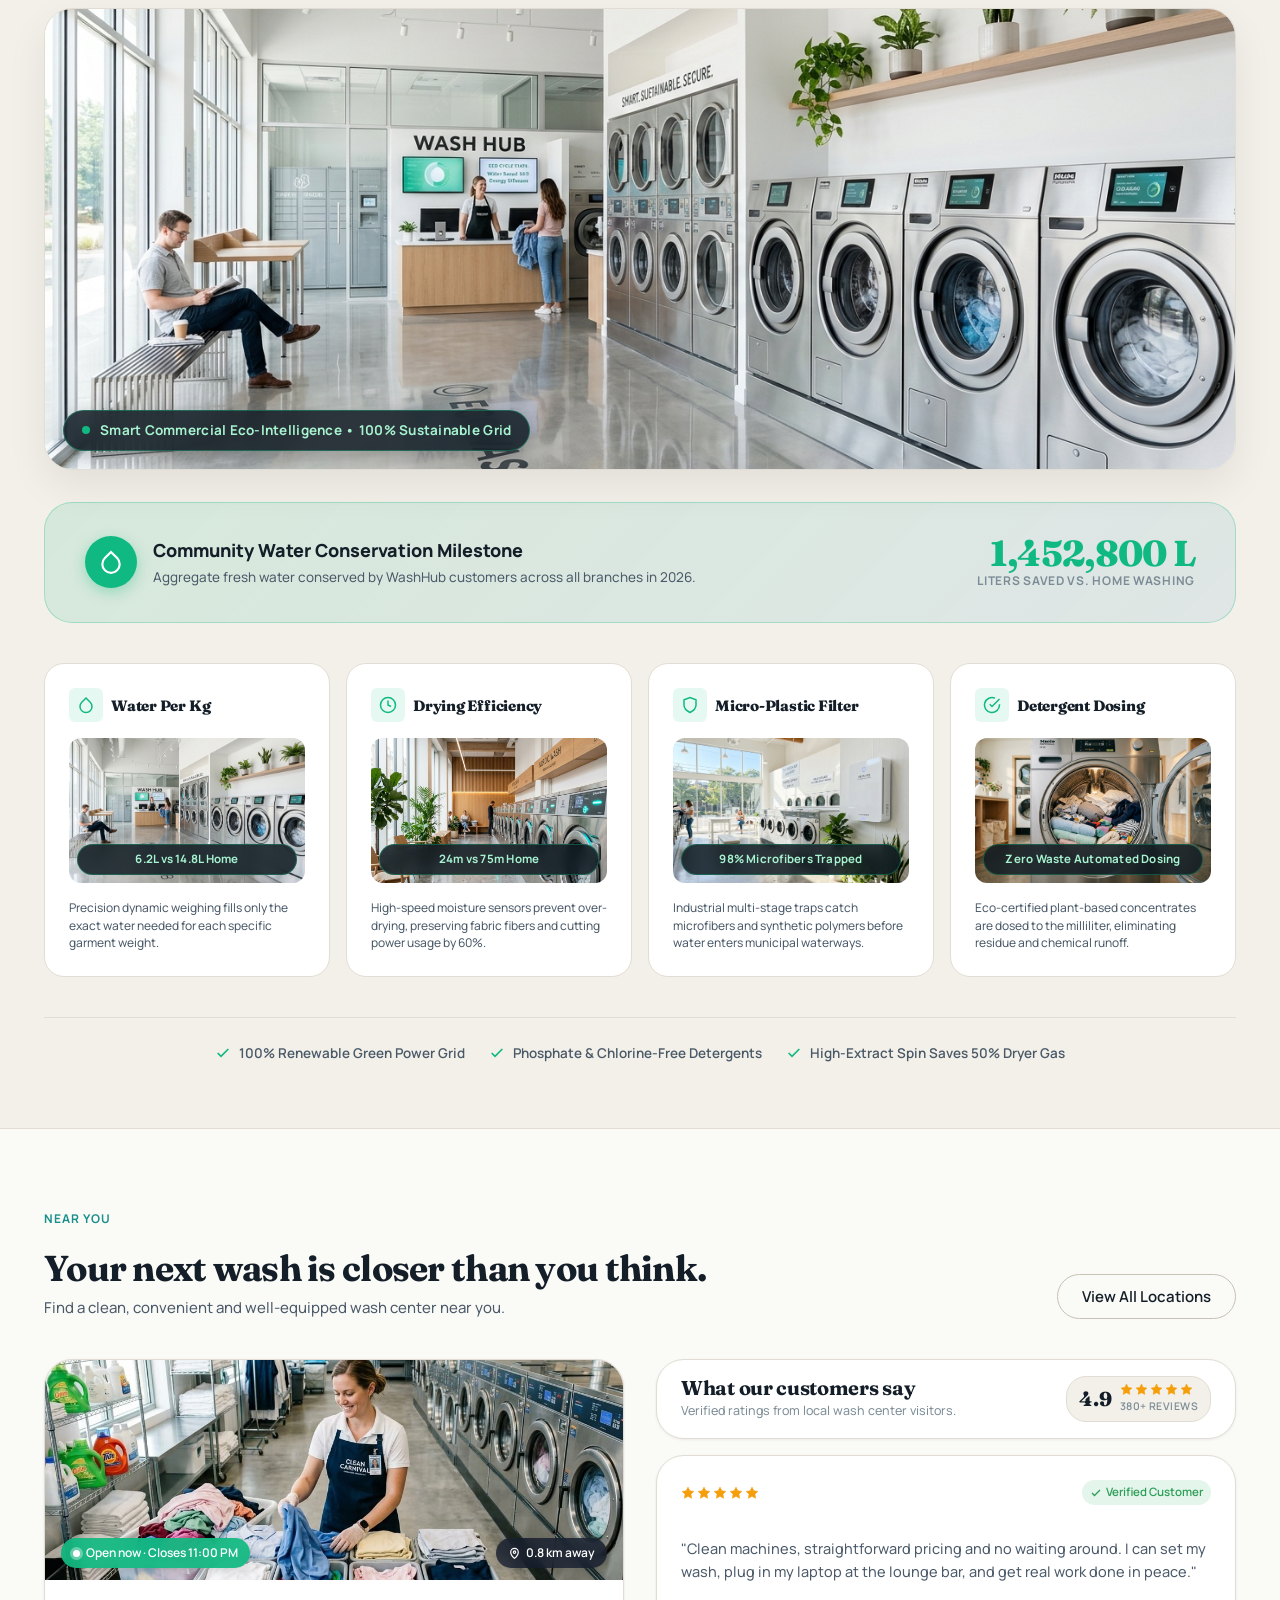
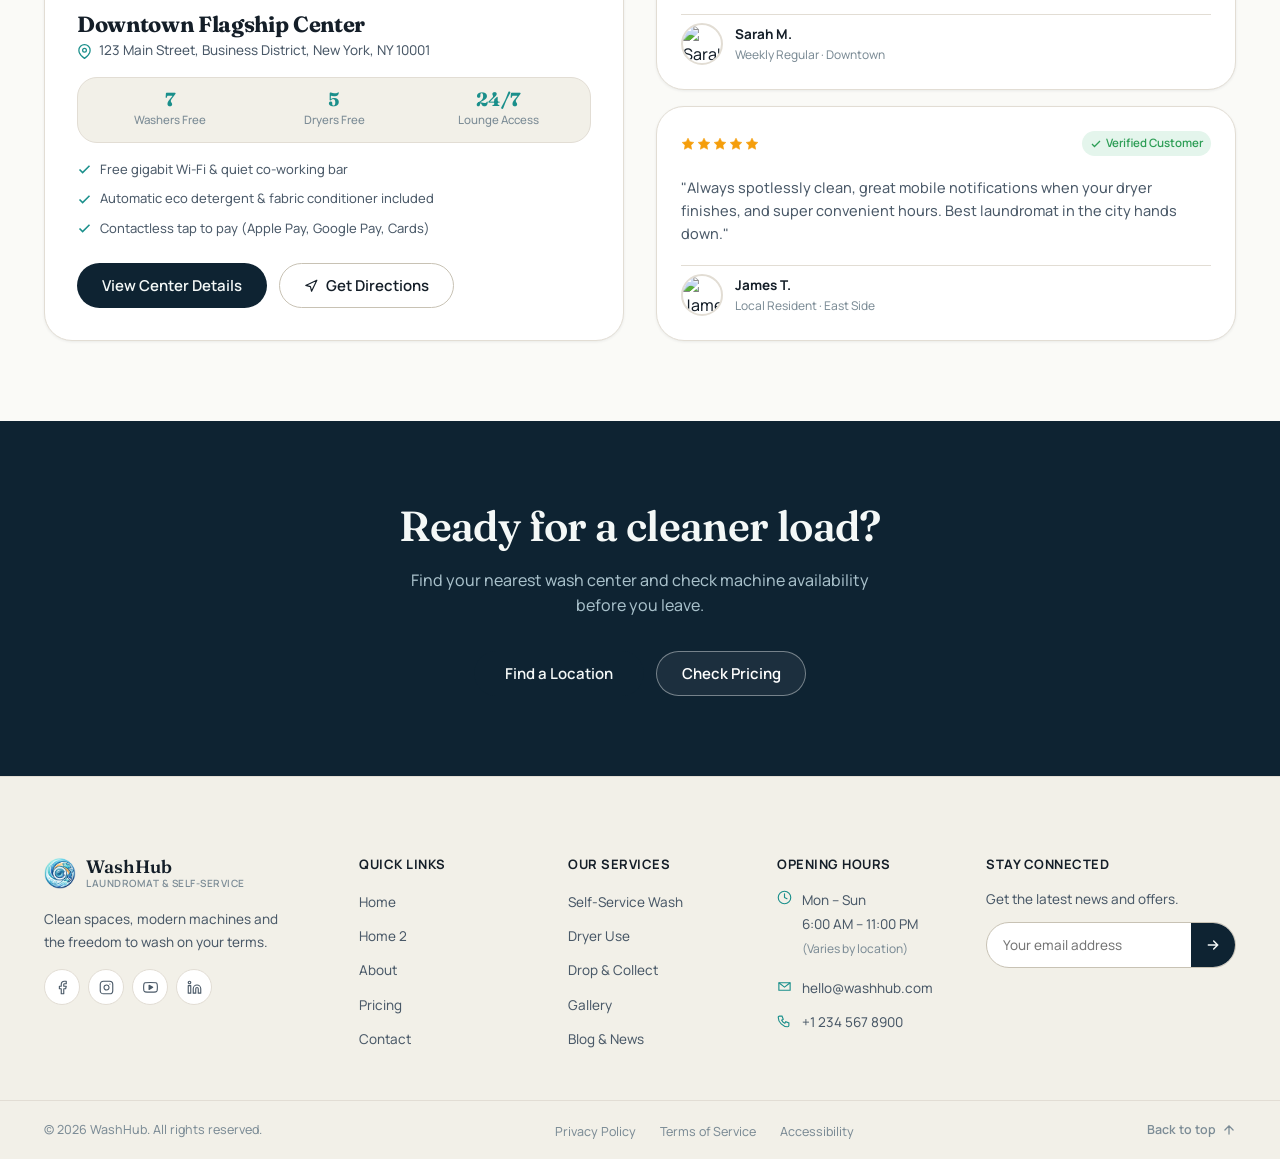
==== commit c3810e1c: "client bugs" ====
--- a/index.html
+++ b/index.html
@@ -1287,8 +1287,8 @@
         <h2>Ready for a cleaner load?</h2>
         <p>Find your nearest wash center and check machine availability before you leave.</p>
         <div class="hero-actions">
-          <a href="#locations" class="btn btn-inverse">Find a Location</a>
-          <a href="#pricing" class="btn btn-ghost-inverse">Check Pricing</a>
+          <a href="contact.html" class="btn btn-primary">Find a Location</a>
+          <a href="pricing.html" class="btn btn-secondary">Check Pricing</a>
         </div>
       </div>
     </div>
--- a/style.css
+++ b/style.css
@@ -760,7 +760,7 @@
   position: fixed;
   inset: 0;
   background: rgba(10, 18, 24, .52);
-  z-index: 300;
+  z-index: 2000;
   opacity: 0;
   pointer-events: none;
   transition: opacity var(--dur) var(--ease);
@@ -778,7 +778,7 @@
   height: 100%;
   width: min(340px, 88vw);
   background: var(--bg-surface);
-  z-index: 400;
+  z-index: 2001;
   box-shadow: var(--shadow-xl);
   display: flex;
   flex-direction: column;
@@ -788,6 +788,13 @@
   transition: transform 280ms var(--ease), visibility 280ms;
   visibility: hidden;
   pointer-events: none;
+}
+
+#mobileClose {
+  position: relative;
+  z-index: 10;
+  pointer-events: auto;
+  cursor: pointer;
 }
 
 [dir="rtl"] .mobile-nav {
@@ -3424,6 +3431,23 @@
   justify-content: center;
   gap: var(--sp-3);
   flex-wrap: wrap;
+}
+
+.final-cta-copy .btn-primary {
+  min-width: 170px;
+}
+
+.final-cta-copy .btn-secondary {
+  border-color: rgba(255, 255, 255, 0.40);
+  color: #FFFFFF;
+  background: rgba(255, 255, 255, 0.06);
+  min-width: 150px;
+}
+
+.final-cta-copy .btn-secondary:hover {
+  border-color: #FFFFFF;
+  background: rgba(255, 255, 255, 0.16);
+  color: #FFFFFF;
 }
 
 .final-cta-side {
@@ -8510,6 +8534,7 @@
   font-size: 16px;
   font-weight: 600;
   color: var(--text-primary);
+  margin-block-end: 8px;
 }
 
 .prc-mcard-price {
@@ -9554,6 +9579,18 @@
 }
 
 @media (max-width: 560px) {
+  .prc-mode-section {
+    padding-block: var(--sp-3);
+  }
+
+  .prc-matrix-section {
+    padding-block: var(--sp-5) var(--sp-8);
+  }
+
+  .prc-section-header {
+    margin-block-end: var(--sp-5);
+  }
+
   .prc-hero-section {
     padding-block: var(--sp-8) var(--sp-6);
   }
@@ -10065,36 +10102,125 @@
 
 /* --- Mid-Page Editorial Feature Spread --- */
 .blg-spread-section {
-  padding-block: var(--sp-12);
+  padding-block: clamp(48px, 6vw, 76px);
   background: var(--bg-surface);
   border-block: 1px solid var(--border-color);
 }
 
 .blg-spread-box {
   display: grid;
-  grid-template-columns: 1fr 1.25fr;
-  gap: var(--sp-10);
-  align-items: center;
+  grid-template-columns: 1fr 1.2fr;
+  gap: clamp(32px, 5vw, 64px);
+  align-items: stretch;
 }
 
 .blg-spread-left {
   display: flex;
   flex-direction: column;
-  gap: var(--sp-4);
+  justify-content: space-between;
+  gap: var(--sp-5);
+}
+
+.blg-spread-head {
+  display: flex;
+  flex-direction: column;
+  gap: var(--sp-2);
 }
 
 .blg-spread-statement {
-  font-size: clamp(28px, 3.8vw, 42px);
+  font-size: clamp(28px, 3.5vw, 40px);
   line-height: 1.2;
   font-weight: 600;
   color: var(--text-primary);
   letter-spacing: -0.015em;
+  margin-block-end: var(--sp-2);
 }
 
 .blg-spread-sub {
-  font-size: 16px;
+  font-size: 15.5px;
   color: var(--text-secondary);
   line-height: 1.6;
+}
+
+/* Impact Metrics Chips */
+.blg-spread-metrics {
+  display: grid;
+  grid-template-columns: repeat(2, 1fr);
+  gap: var(--sp-3);
+}
+
+.blg-metric-chip {
+  background: var(--bg-primary);
+  border: 1px solid var(--border-color);
+  border-radius: var(--radius-lg);
+  padding: 14px 16px;
+  display: flex;
+  flex-direction: column;
+  gap: 3px;
+  box-shadow: var(--shadow-sm);
+  transition: transform var(--dur) var(--ease), border-color var(--dur) var(--ease);
+}
+
+.blg-metric-chip:hover {
+  border-color: var(--accent-primary);
+  transform: translateY(-2px);
+}
+
+.blg-metric-val {
+  font-family: var(--font-display);
+  font-size: 24px;
+  font-weight: 700;
+  color: var(--accent-primary);
+  line-height: 1.1;
+}
+
+.blg-metric-lbl {
+  font-size: 12.5px;
+  color: var(--text-secondary);
+  line-height: 1.35;
+}
+
+/* Laundromat Insider Tip Card */
+.blg-spread-tip {
+  background: linear-gradient(135deg, rgba(26, 143, 139, 0.08) 0%, rgba(26, 143, 139, 0.02) 100%);
+  border: 1.5px solid var(--accent-tint);
+  border-radius: var(--radius-lg);
+  padding: 16px 20px;
+  display: flex;
+  flex-direction: column;
+  gap: 8px;
+}
+
+.blg-tip-header {
+  display: flex;
+  align-items: center;
+  gap: 8px;
+  font-size: 13.5px;
+  font-weight: 700;
+  color: var(--text-primary);
+}
+
+.blg-tip-icon {
+  color: var(--accent-primary);
+  display: flex;
+  align-items: center;
+}
+
+.blg-spread-tip p {
+  font-size: 13.5px;
+  color: var(--text-secondary);
+  line-height: 1.55;
+  margin: 0;
+}
+
+.blg-spread-actions {
+  display: flex;
+  align-items: center;
+}
+
+:root[data-theme="dark"] .blg-spread-tip {
+  background: rgba(26, 143, 139, 0.12);
+  border-color: rgba(26, 143, 139, 0.35);
 }
 
 .blg-spread-right {
@@ -10477,9 +10603,38 @@
     width: 100% !important;
   }
 
+  .blg-featured-section {
+    padding-block: var(--sp-6) var(--sp-5);
+  }
+
+  .blg-grid-section {
+    padding-block: var(--sp-5) var(--sp-6);
+  }
+
+  .blg-accordion-section {
+    padding-block: var(--sp-6) var(--sp-8);
+  }
+
+  .blg-accordion-section .prc-section-header {
+    margin-block-end: var(--sp-6);
+  }
+
+  .blg-newsletter-section {
+    padding-block: var(--sp-8);
+  }
+
+  .blg-pagination-section {
+    padding-block: var(--sp-4);
+  }
+
+  .blg-service-cta {
+    padding-block: var(--sp-6) var(--sp-8);
+  }
+
   .blg-cta-box {
     flex-direction: column;
     align-items: flex-start;
+    padding: var(--sp-6) var(--sp-5);
   }
 
   .blg-cta-actions {
@@ -10513,6 +10668,34 @@
 
   .blg-collage-stack {
     display: none;
+  }
+
+  .blg-featured-section {
+    padding-block: var(--sp-5) var(--sp-4);
+  }
+
+  .blg-grid-section {
+    padding-block: var(--sp-4) var(--sp-4);
+  }
+
+  .blg-accordion-section {
+    padding-block: var(--sp-4) var(--sp-5);
+  }
+
+  .blg-accordion-section .prc-section-header {
+    margin-block-end: var(--sp-4);
+  }
+
+  .blg-newsletter-section {
+    padding-block: var(--sp-6);
+  }
+
+  .blg-pagination-section {
+    padding-block: var(--sp-3);
+  }
+
+  .blg-service-cta {
+    padding-block: var(--sp-5) var(--sp-6);
   }
 
   .blg-featured-img-wrap,
@@ -13522,6 +13705,15 @@
   overflow: hidden;
 }
 
+.h2-fac-main::after {
+  content: "";
+  position: absolute;
+  inset: 0;
+  background: linear-gradient(to top, rgba(10, 25, 38, 0.85) 0%, rgba(10, 25, 38, 0.35) 40%, transparent 70%);
+  pointer-events: none;
+  z-index: 1;
+}
+
 .h2-fac-main img {
   width: 100%;
   height: 560px;
@@ -13533,12 +13725,13 @@
   position: absolute;
   bottom: 20px;
   inset-inline-start: 20px;
+  z-index: 2;
   font-family: var(--font-display);
   font-size: 18px;
   font-weight: 600;
   color: #fff;
   line-height: 1.25;
-  text-shadow: 0 2px 12px rgba(0, 0, 0, .5);
+  text-shadow: 0 2px 8px rgba(0, 0, 0, 0.75), 0 1px 2px rgba(0, 0, 0, 0.9);
 }
 
 .h2-fac-stack {
@@ -16429,15 +16622,18 @@
   }
 
   .gallery-filter-tabs {
-    overflow-x: auto;
-    flex-wrap: nowrap;
-    padding-block-end: 6px;
-    -webkit-overflow-scrolling: touch;
+    display: flex;
+    flex-wrap: wrap;
+    overflow-x: visible;
+    gap: 8px 6px;
+    padding-block-end: 0;
   }
 
   .gallery-filter-btn {
     white-space: nowrap;
     flex-shrink: 0;
+    padding: 7px 14px;
+    font-size: 13px;
   }
 }
 
@@ -17027,4 +17223,278 @@
     margin-block-start: 8px !important;
     padding: var(--sp-5) 14px !important;
   }
+}
+
+/* ============================================================
+   HOME 2: LIFESTYLE HEADER LEFT-ALIGNMENT
+   ============================================================ */
+.h2-lifestyle-header {
+  text-align: left;
+  display: flex;
+  flex-direction: column;
+  align-items: flex-start;
+  justify-content: flex-start;
+  margin-inline: 0;
+  margin-block-end: var(--sp-8);
+  max-width: 680px;
+}
+
+.h2-lifestyle .h2-lifestyle-header .eyebrow-bar,
+.h2-lifestyle-header .eyebrow-bar {
+  margin-inline: 0 !important;
+  justify-content: flex-start !important;
+  display: inline-flex;
+}
+
+.h2-lifestyle .h2-lifestyle-header h2,
+.h2-lifestyle-header h2 {
+  text-align: left !important;
+  margin-inline: 0 !important;
+  margin-block: var(--sp-3) var(--sp-3);
+}
+
+.h2-lifestyle .h2-lifestyle-header p,
+.h2-lifestyle-header p {
+  text-align: left !important;
+  margin-inline: 0 !important;
+  max-width: 64ch;
+}
+
+/* ============================================================
+   GALLERY: POINTER & LIGHTBOX MODAL
+   ============================================================ */
+.gallery-card-media {
+  cursor: pointer;
+}
+
+.gallery-card-zoom-btn {
+  cursor: pointer;
+}
+
+.gallery-lightbox {
+  position: fixed;
+  inset: 0;
+  z-index: 9999;
+  display: flex;
+  align-items: center;
+  justify-content: center;
+  padding: 20px;
+  visibility: visible;
+  opacity: 1;
+  transition: opacity 0.28s var(--ease), visibility 0.28s var(--ease);
+}
+
+.gallery-lightbox[hidden] {
+  display: none !important;
+  visibility: hidden !important;
+  opacity: 0 !important;
+}
+
+.gallery-lightbox-backdrop {
+  position: fixed;
+  inset: 0;
+  background: rgba(7, 18, 28, 0.88);
+  backdrop-filter: blur(10px);
+  -webkit-backdrop-filter: blur(10px);
+  z-index: 1;
+}
+
+.gallery-lightbox-wrapper {
+  position: relative;
+  z-index: 2;
+  width: 100%;
+  max-width: 1060px;
+  max-height: 92vh;
+  display: flex;
+  flex-direction: column;
+  align-items: center;
+  justify-content: center;
+}
+
+.gallery-lightbox-content {
+  position: relative;
+  width: 100%;
+  display: flex;
+  flex-direction: column;
+  align-items: center;
+  background: var(--bg-surface);
+  border: 1px solid var(--border-color);
+  border-radius: var(--radius-lg, 18px);
+  box-shadow: 0 24px 64px rgba(0, 0, 0, 0.55);
+  overflow: hidden;
+  animation: lightboxPopIn 0.3s cubic-bezier(0.16, 1, 0.3, 1) forwards;
+}
+
+@keyframes lightboxPopIn {
+  from {
+    opacity: 0;
+    transform: scale(0.94) translateY(12px);
+  }
+  to {
+    opacity: 1;
+    transform: scale(1) translateY(0);
+  }
+}
+
+.gallery-lightbox-close {
+  position: absolute;
+  top: 14px;
+  inset-inline-end: 14px;
+  width: 42px;
+  height: 42px;
+  border-radius: 50%;
+  background: rgba(15, 30, 44, 0.75);
+  backdrop-filter: blur(8px);
+  -webkit-backdrop-filter: blur(8px);
+  border: 1px solid rgba(255, 255, 255, 0.22);
+  color: #FFFFFF;
+  display: flex;
+  align-items: center;
+  justify-content: center;
+  cursor: pointer;
+  z-index: 10;
+  transition: background 0.2s, transform 0.2s, border-color 0.2s;
+}
+
+.gallery-lightbox-close:hover {
+  background: rgba(220, 53, 69, 0.85);
+  border-color: #ff6b6b;
+  transform: rotate(90deg) scale(1.05);
+}
+
+.gallery-lightbox-nav {
+  position: absolute;
+  top: 42%;
+  transform: translateY(-50%);
+  width: 48px;
+  height: 48px;
+  border-radius: 50%;
+  background: rgba(14, 30, 44, 0.8);
+  backdrop-filter: blur(8px);
+  -webkit-backdrop-filter: blur(8px);
+  border: 1px solid rgba(255, 255, 255, 0.25);
+  color: #FFFFFF;
+  display: flex;
+  align-items: center;
+  justify-content: center;
+  cursor: pointer;
+  z-index: 9;
+  transition: background 0.2s, transform 0.2s, border-color 0.2s;
+}
+
+.gallery-lightbox-nav.prev {
+  inset-inline-start: 16px;
+}
+
+.gallery-lightbox-nav.next {
+  inset-inline-end: 16px;
+}
+
+.gallery-lightbox-nav:hover {
+  background: var(--accent-primary);
+  color: #0F1A22;
+  border-color: var(--accent-primary);
+  transform: translateY(-50%) scale(1.08);
+}
+
+.gallery-lightbox-stage {
+  width: 100%;
+  max-height: 62vh;
+  display: flex;
+  align-items: center;
+  justify-content: center;
+  background: #09131B;
+  overflow: hidden;
+  position: relative;
+}
+
+.gallery-lightbox-img {
+  width: auto;
+  max-width: 100%;
+  max-height: 62vh;
+  height: auto;
+  object-fit: contain;
+  display: block;
+  transition: opacity 0.22s var(--ease);
+}
+
+.gallery-lightbox-info {
+  width: 100%;
+  padding: 18px 24px 22px;
+  background: var(--bg-surface);
+  border-top: 1px solid var(--border-color);
+  box-sizing: border-box;
+}
+
+.gallery-lightbox-meta {
+  display: flex;
+  align-items: center;
+  justify-content: space-between;
+  margin-block-end: 8px;
+}
+
+.gallery-lightbox-badge {
+  display: inline-block;
+  background: rgba(72, 192, 186, 0.16);
+  border: 1px solid rgba(72, 192, 186, 0.4);
+  color: var(--accent-primary);
+  font-size: 11px;
+  font-weight: 700;
+  text-transform: uppercase;
+  letter-spacing: 0.05em;
+  padding: 3px 10px;
+  border-radius: var(--radius-pill);
+}
+
+.gallery-lightbox-counter {
+  font-size: 12.5px;
+  font-weight: 600;
+  color: var(--text-muted);
+}
+
+.gallery-lightbox-title {
+  font-family: var(--font-display);
+  font-size: clamp(18px, 2vw, 22px);
+  color: var(--text-primary);
+  margin-block: 0 6px;
+  line-height: 1.25;
+}
+
+.gallery-lightbox-desc {
+  font-size: 14px;
+  color: var(--text-secondary);
+  line-height: 1.55;
+  margin: 0;
+  max-width: 72ch;
+}
+
+@media (max-width: 640px) {
+  .gallery-lightbox {
+    padding: 10px;
+  }
+  .gallery-lightbox-stage {
+    max-height: 50vh;
+  }
+  .gallery-lightbox-img {
+    max-height: 50vh;
+  }
+  .gallery-lightbox-nav {
+    width: 38px;
+    height: 38px;
+  }
+  .gallery-lightbox-nav.prev {
+    inset-inline-start: 8px;
+  }
+  .gallery-lightbox-nav.next {
+    inset-inline-end: 8px;
+  }
+  .gallery-lightbox-info {
+    padding: 14px 16px 18px;
+  }
+  .gallery-lightbox-title {
+    font-size: 17px;
+  }
+  .gallery-lightbox-desc {
+    font-size: 13px;
+  }
 }
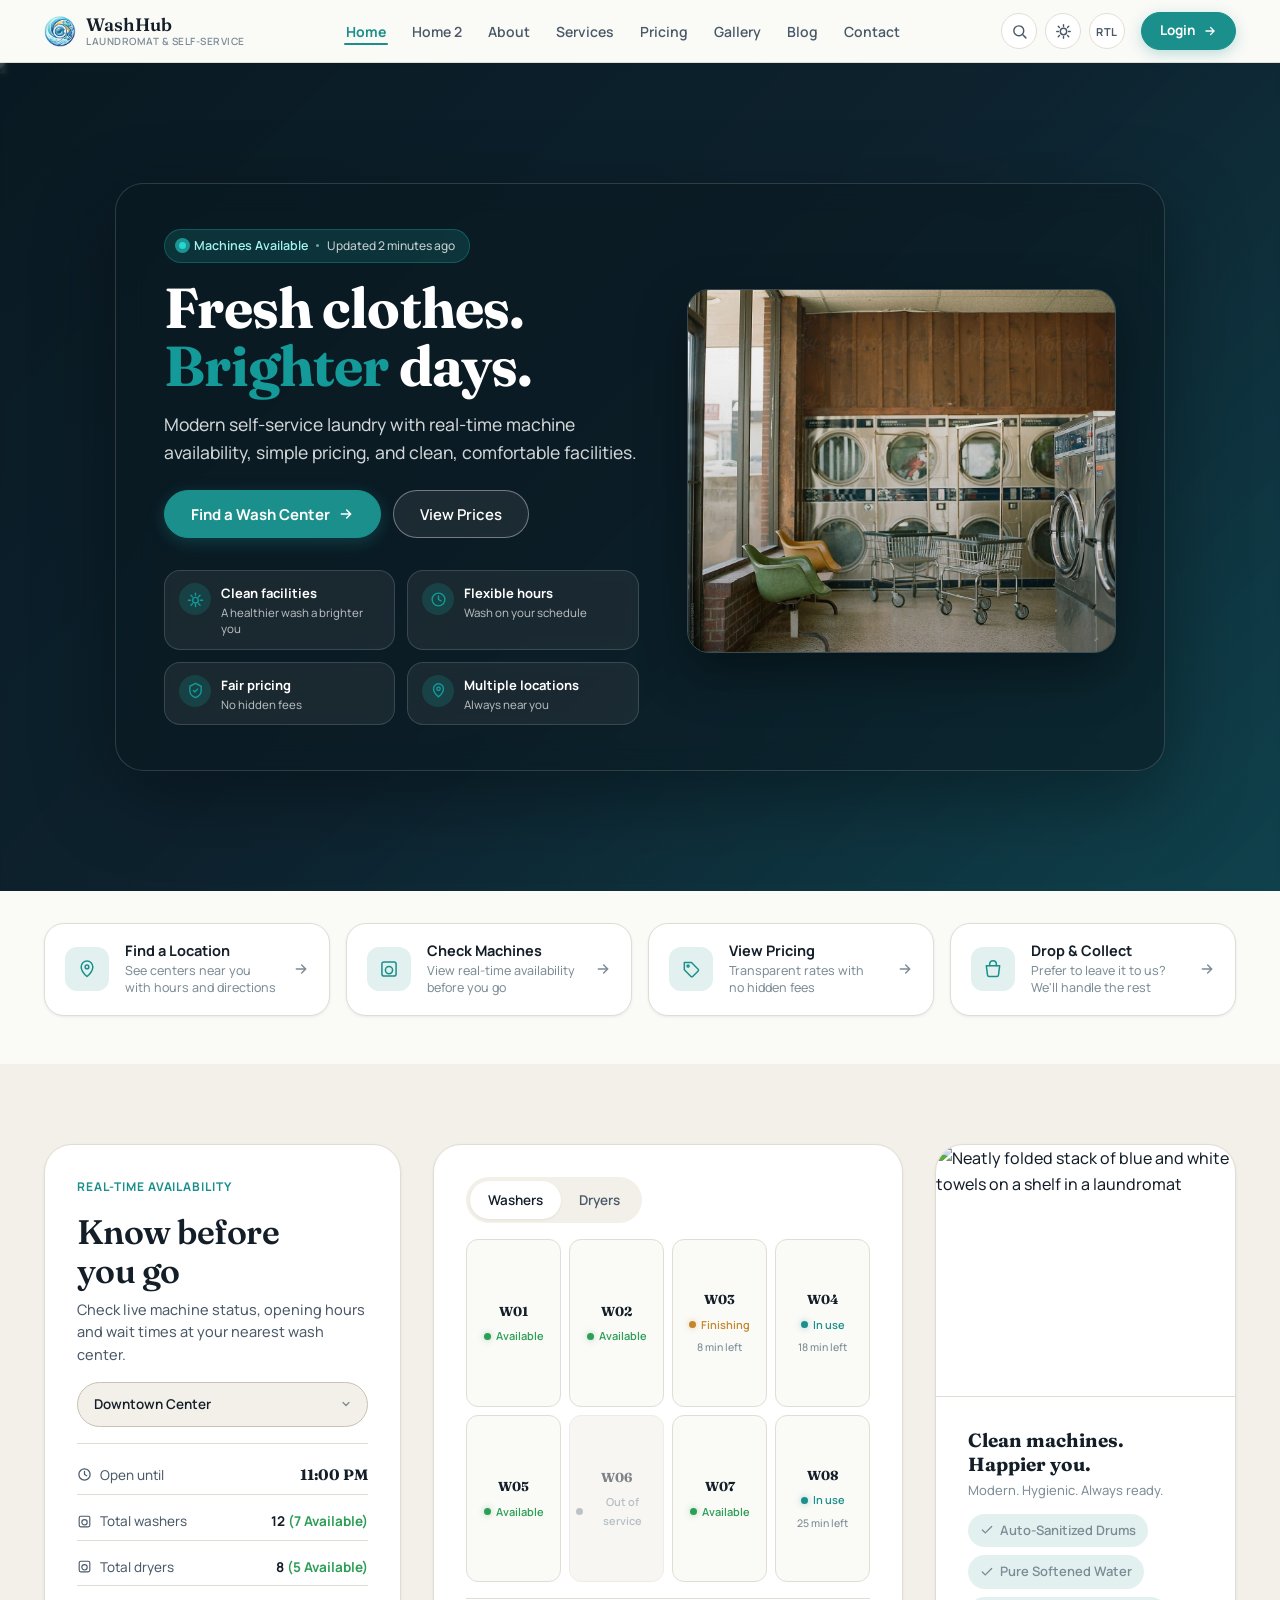
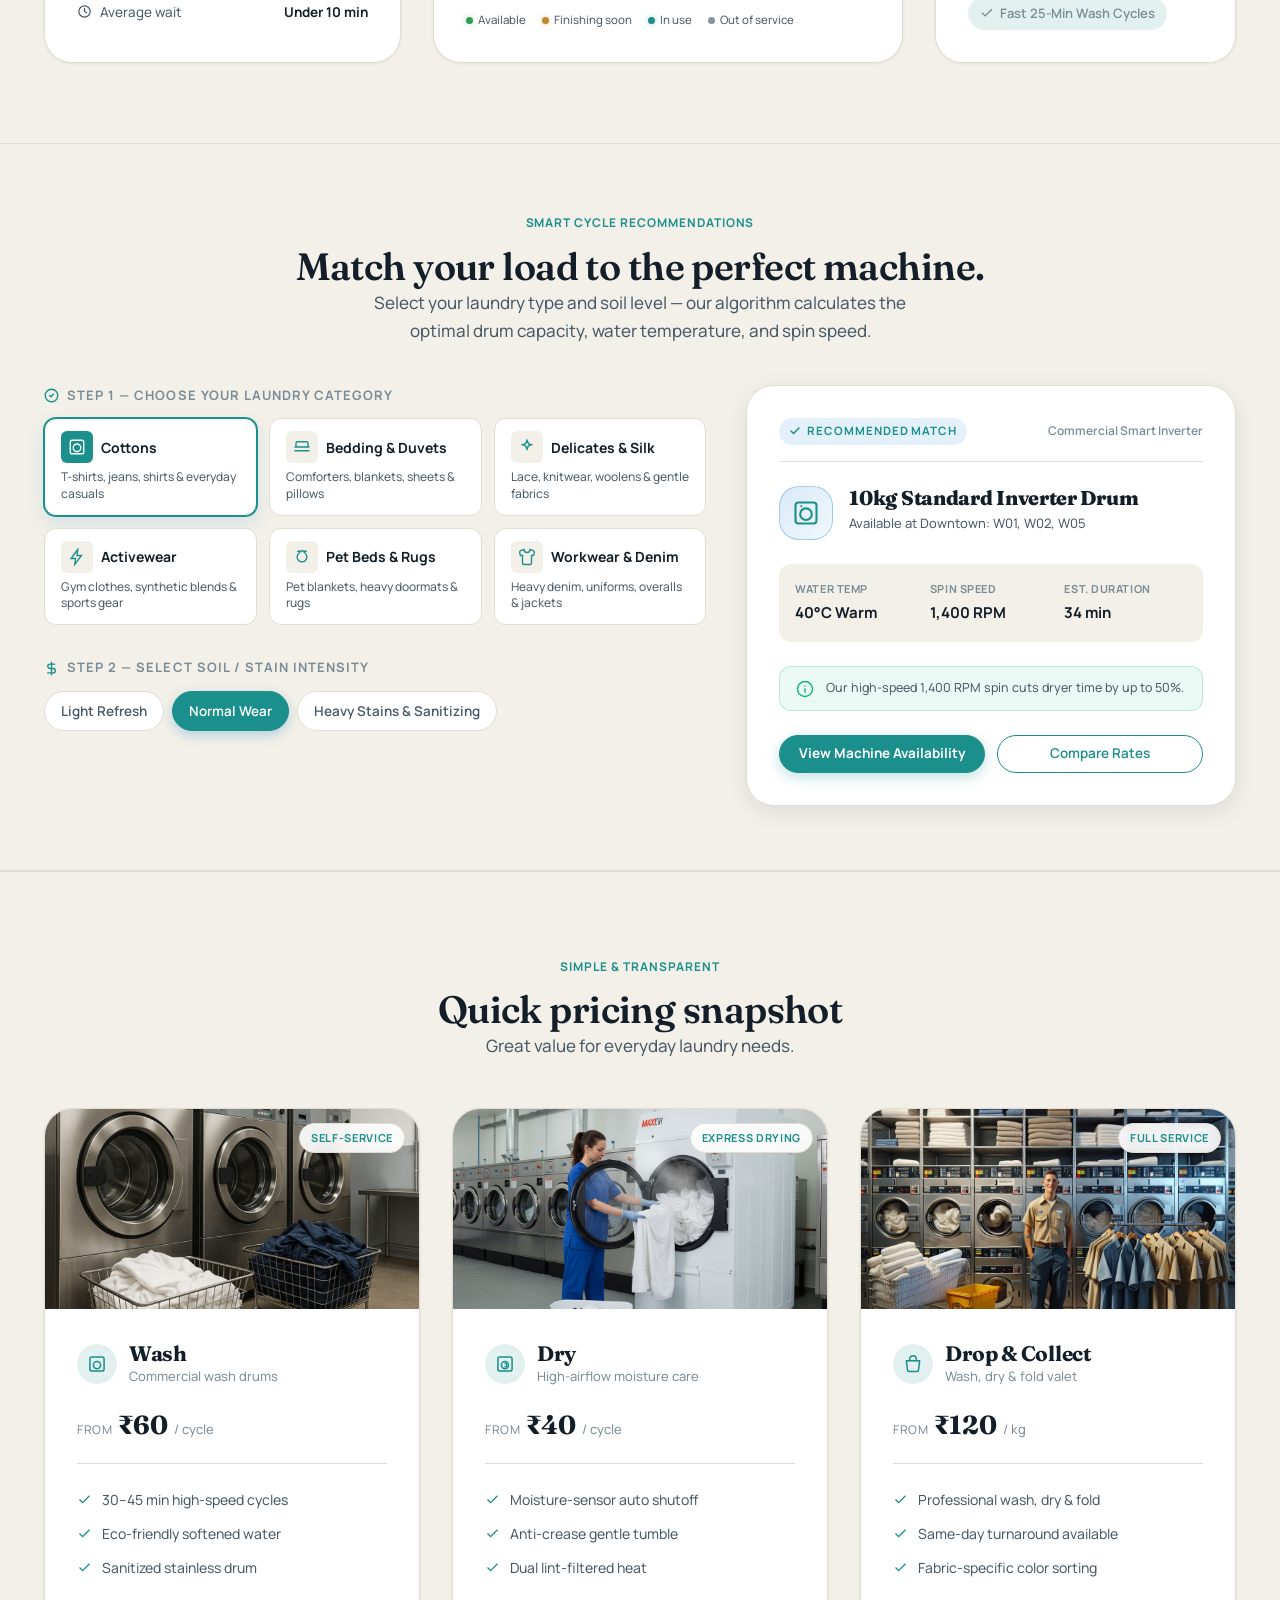
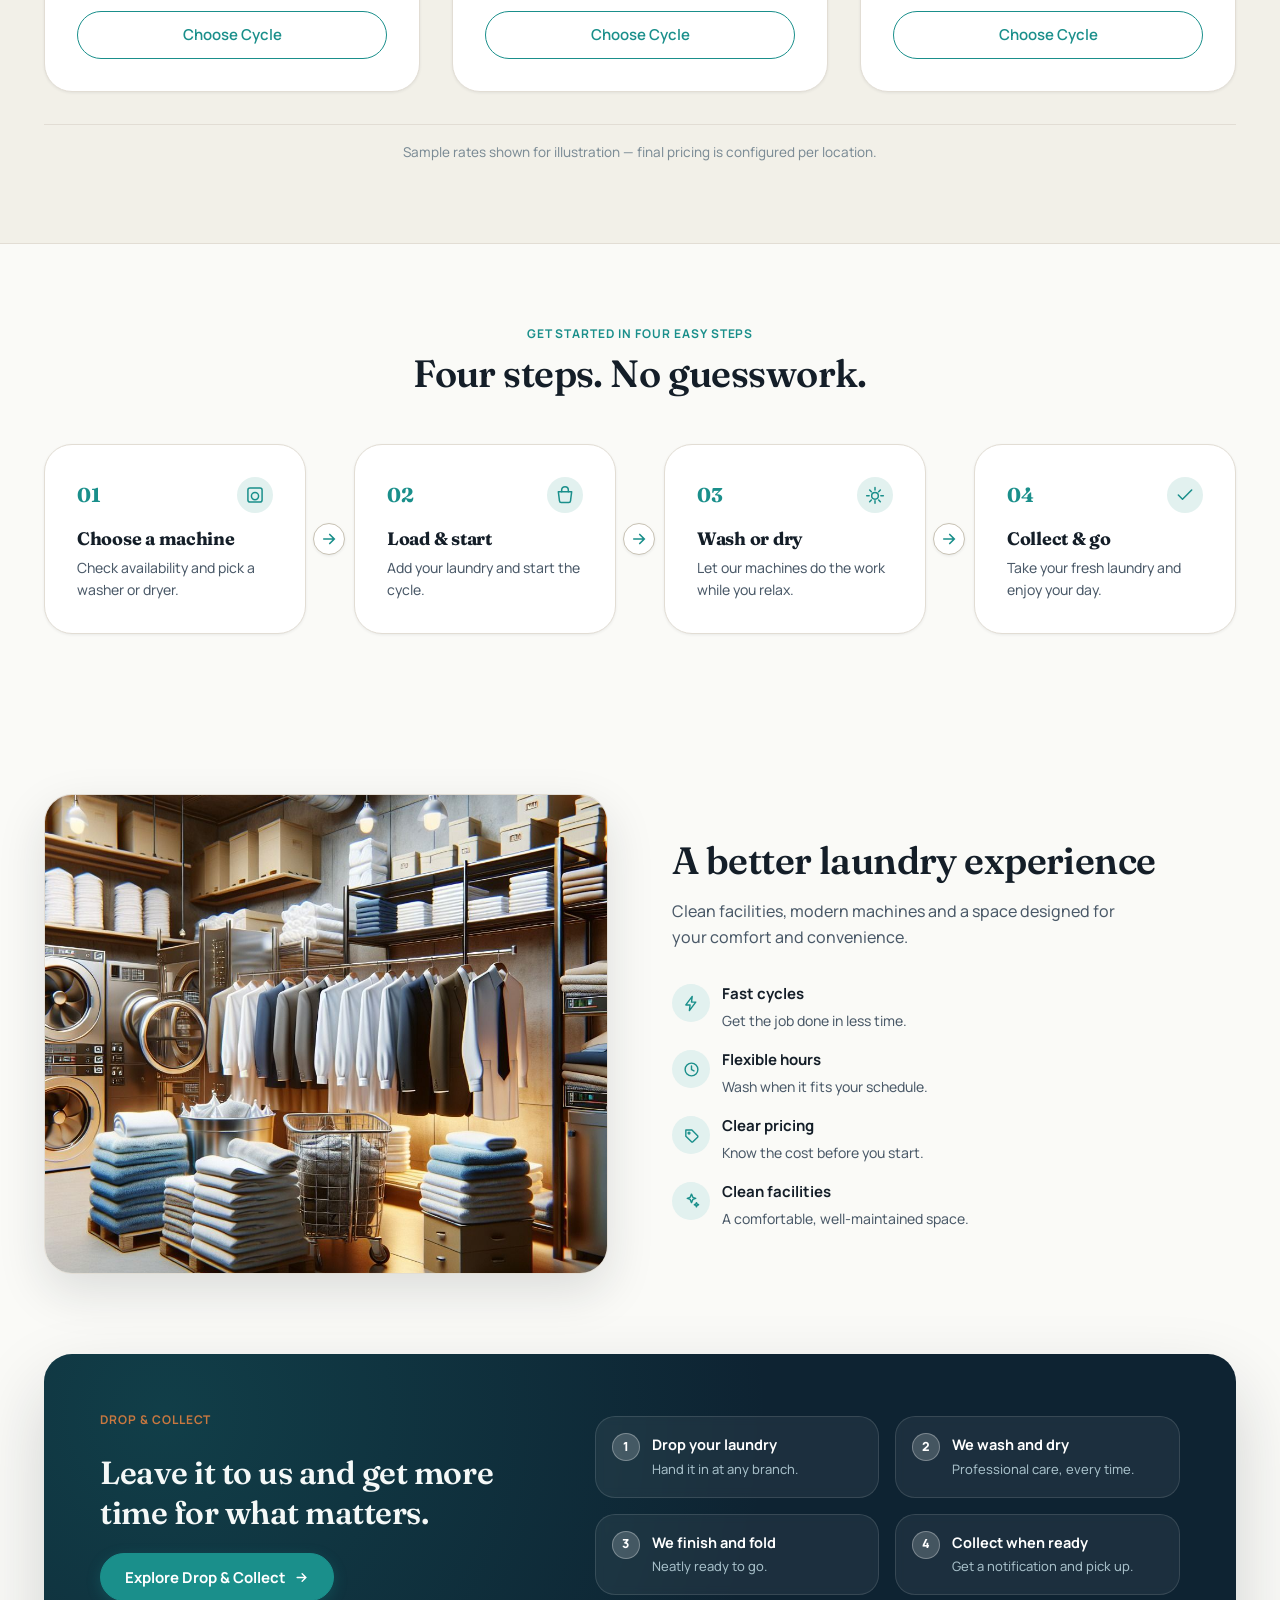
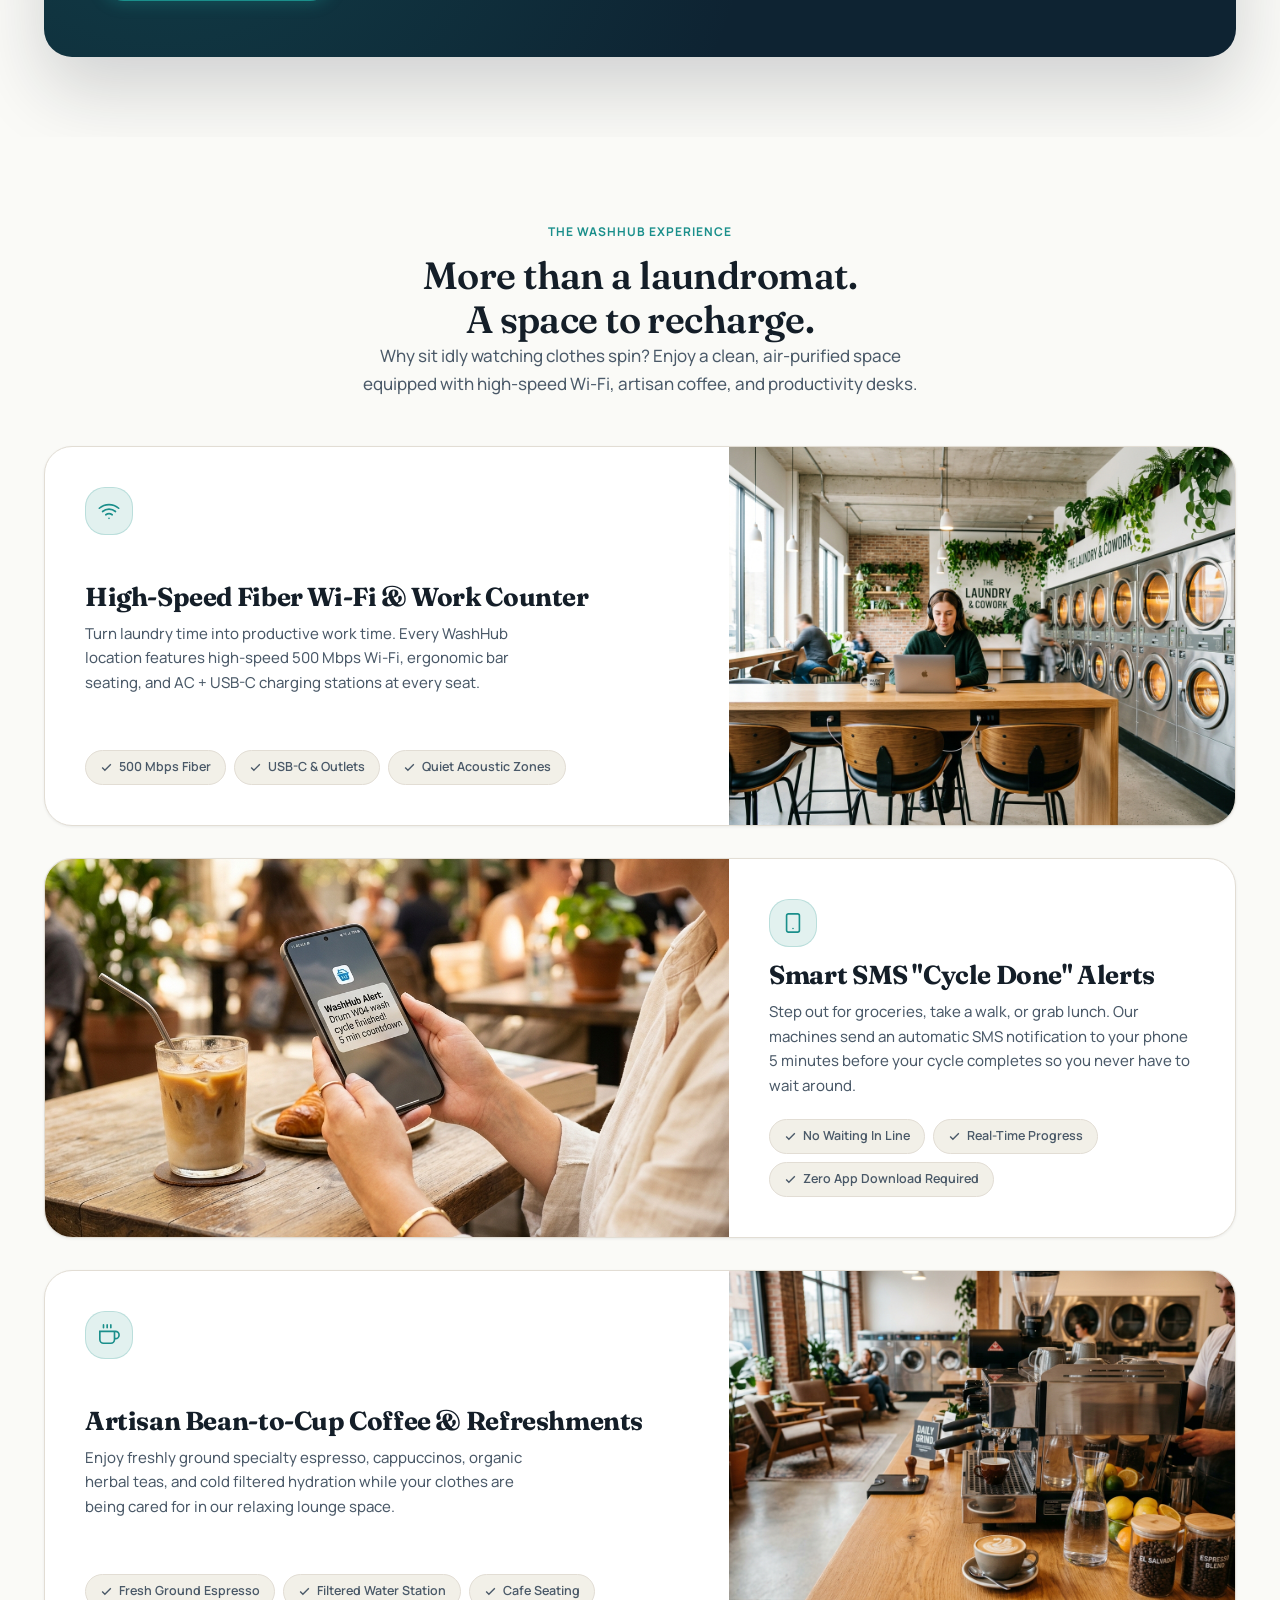
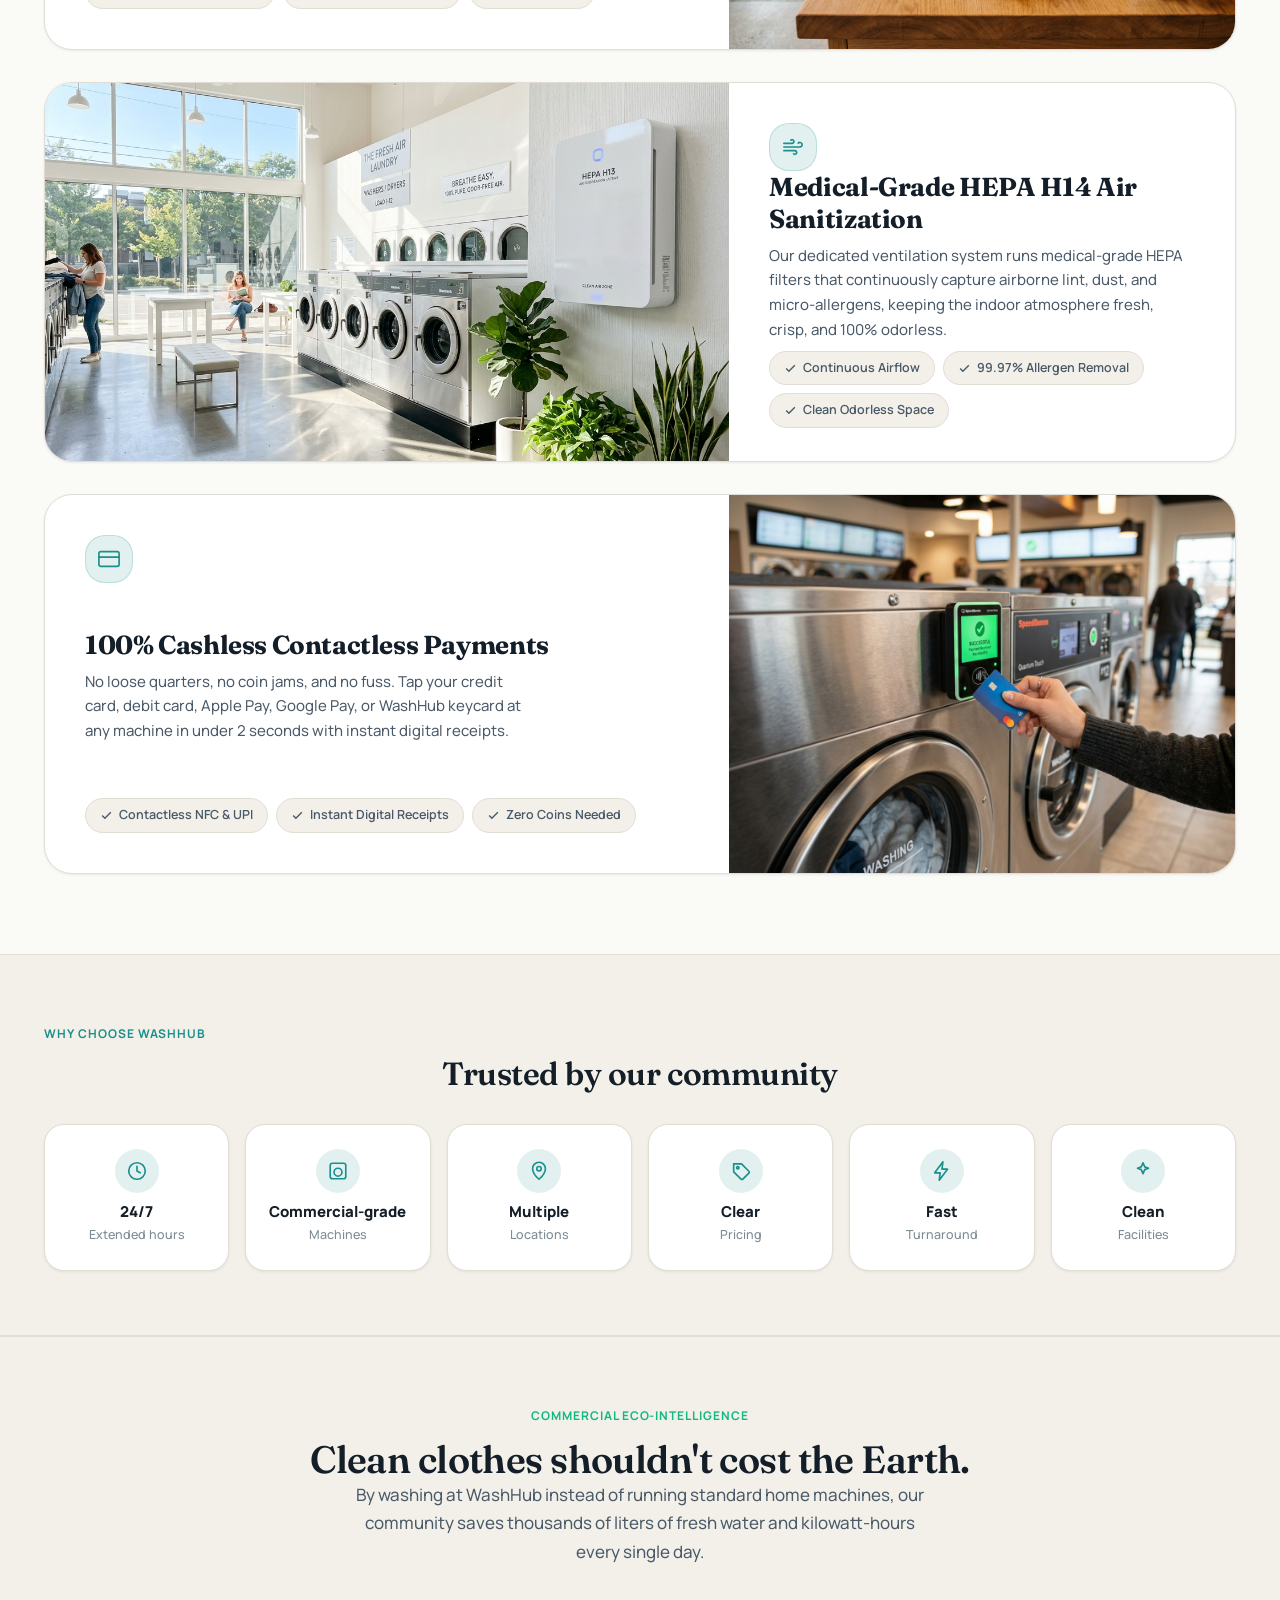
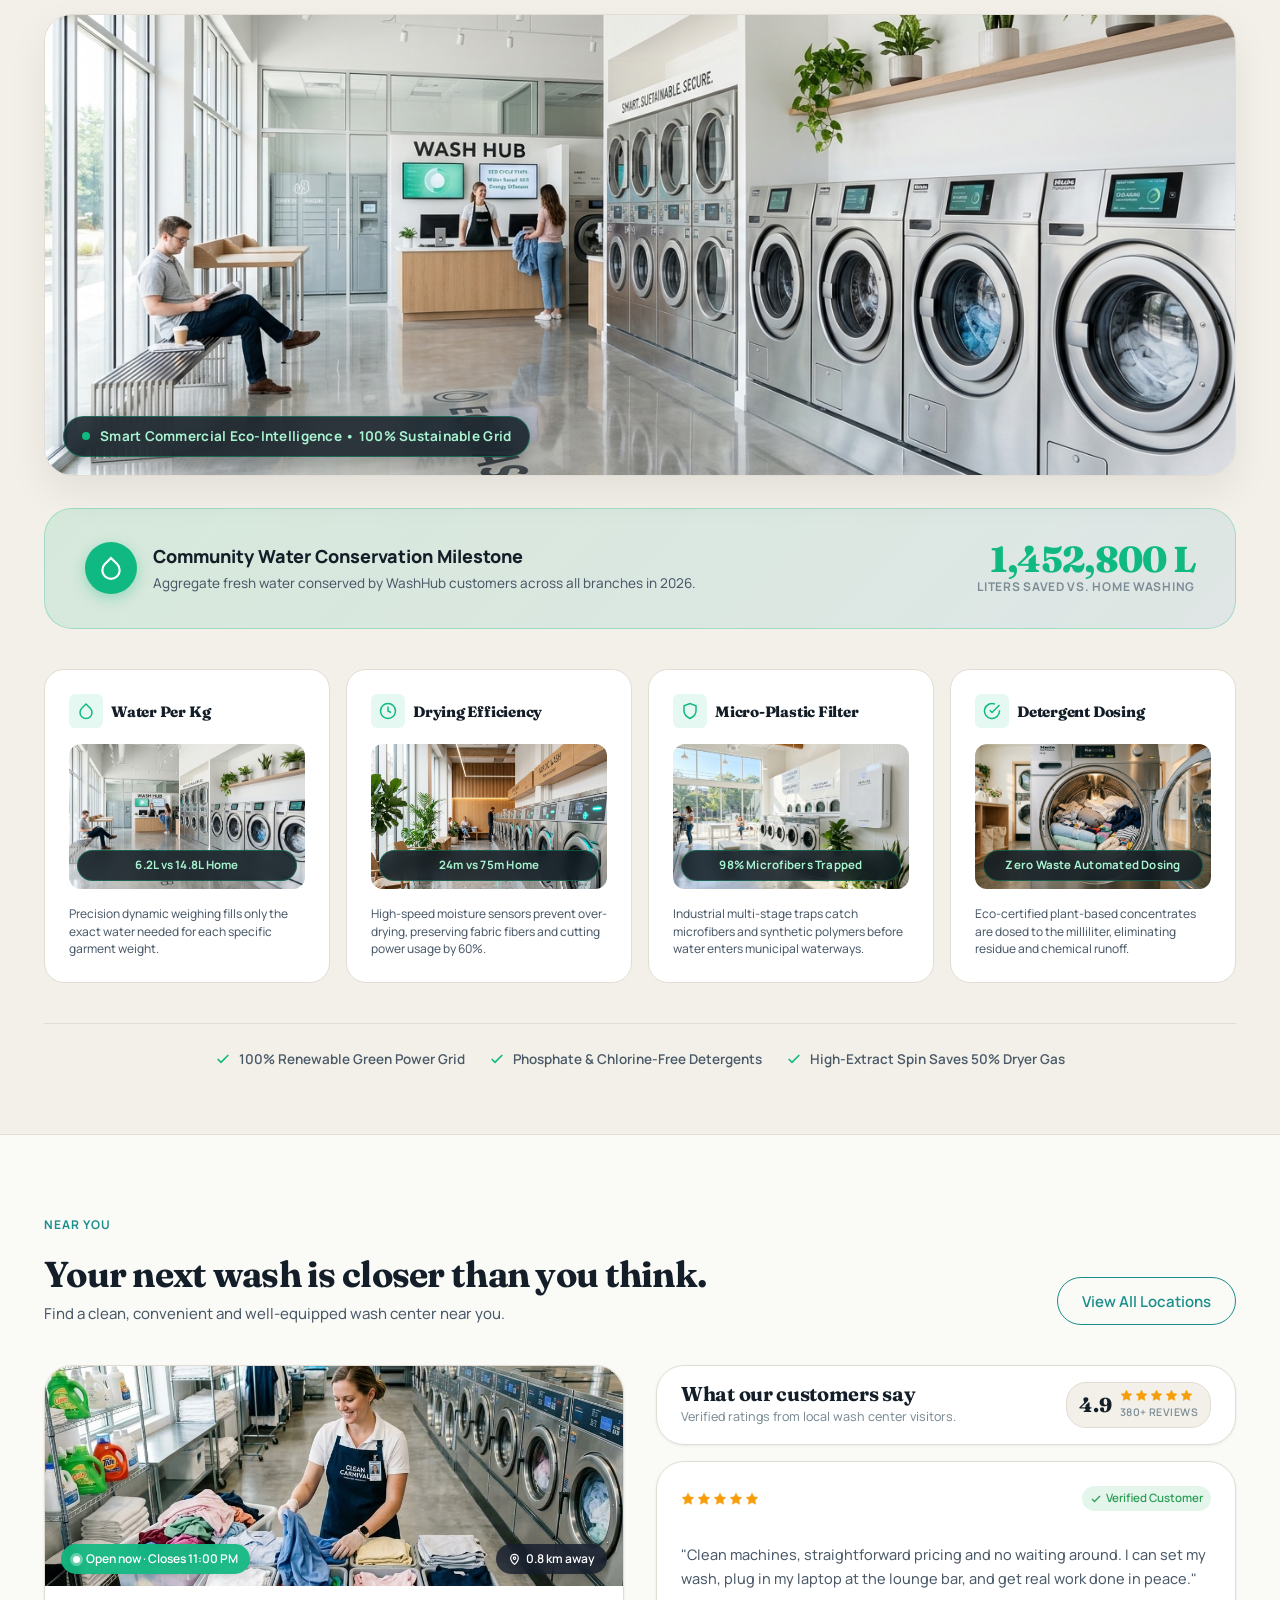
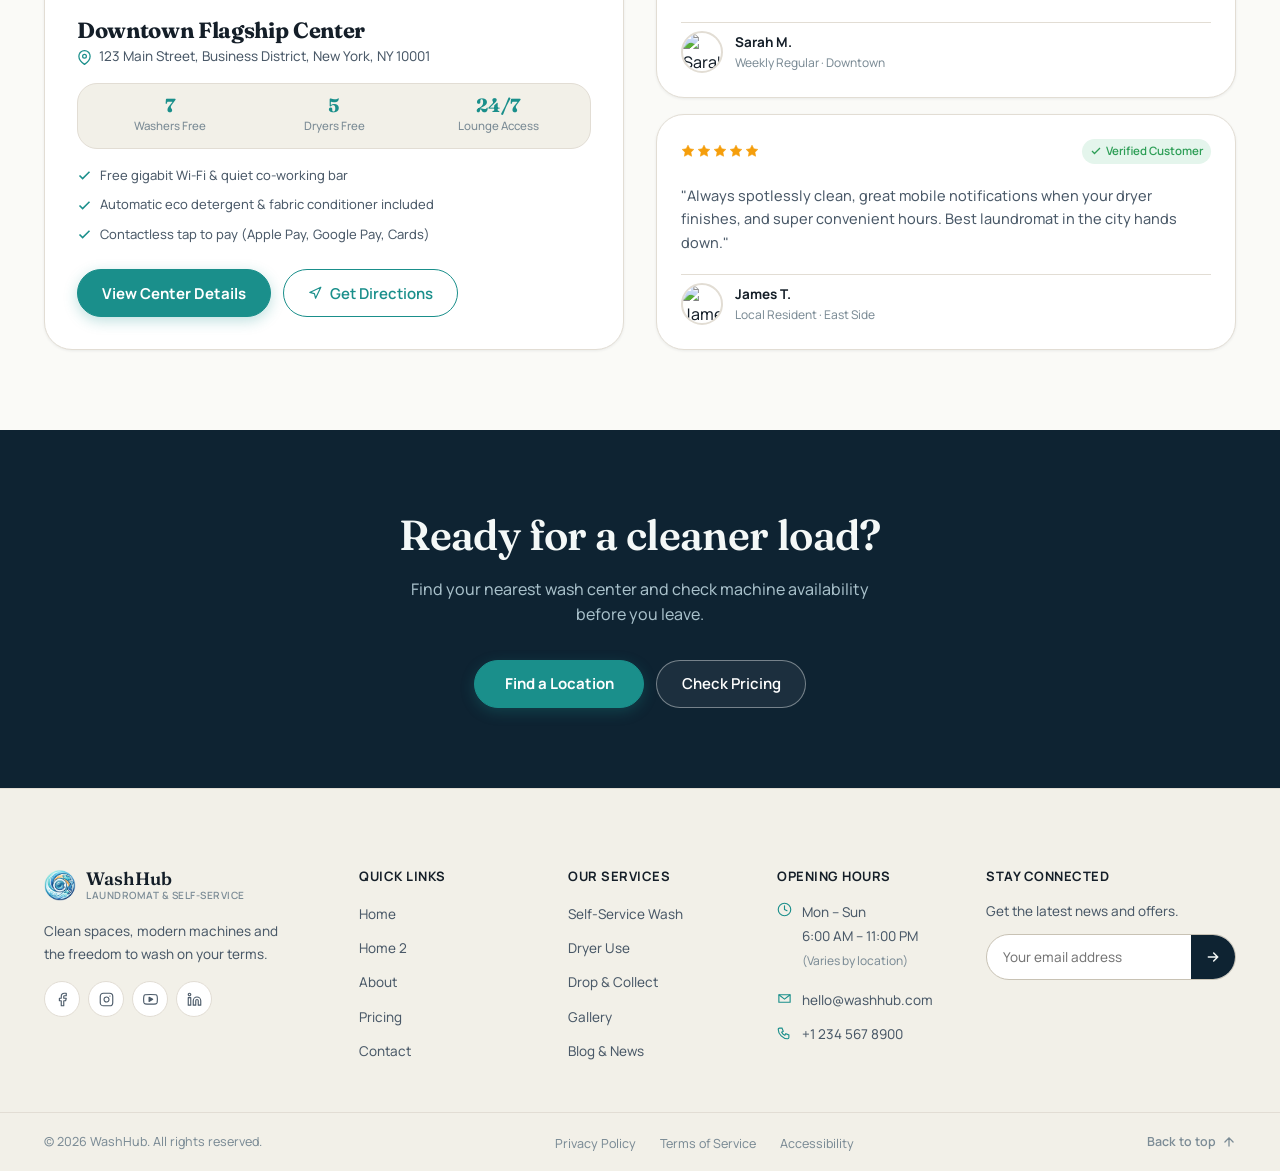
==== commit a2e24dd7: "fixxed cliet bug" ====
--- a/index.html
+++ b/index.html
@@ -829,7 +829,7 @@
         <div class="dc-copy">
           <p class="eyebrow eyebrow-inverse">Drop &amp; collect</p>
           <h3>Leave it to us and get more time for what matters.</h3>
-          <a href="services.html#dropCollect" class="btn btn-inverse">
+          <a href="services.html#dropCollect" class="btn btn-primary">
             Explore Drop &amp; Collect
             <svg width="15" height="15" viewBox="0 0 24 24" fill="none" stroke="currentColor" stroke-width="2.2" stroke-linecap="round"><path d="M5 12h14M13 6l6 6-6 6"/></svg>
           </a>
--- a/style.css
+++ b/style.css
@@ -366,19 +366,23 @@
   display: inline-flex;
   align-items: center;
   justify-content: center;
-  gap: var(--sp-2);
+  gap: 8px;
+  font-family: var(--font-body);
   font-weight: 600;
   font-size: 15px;
   line-height: 1;
-  padding: 14px 24px;
+  height: 48px;
+  min-height: 48px;
+  padding: 0 24px;
   border-radius: var(--radius-pill);
   border: 1.5px solid transparent;
   cursor: pointer;
-  min-height: 44px;
+  text-decoration: none;
+  white-space: nowrap;
+  box-sizing: border-box;
   transition: transform var(--dur) var(--ease), background var(--dur) var(--ease),
     border-color var(--dur) var(--ease), box-shadow var(--dur) var(--ease),
     color var(--dur) var(--ease);
-  white-space: nowrap;
 }
 
 .btn svg {
@@ -386,7 +390,7 @@
 }
 
 .btn:hover {
-  transform: translateY(-1px);
+  transform: translateY(-2px);
 }
 
 .btn:active {
@@ -398,45 +402,87 @@
   outline-offset: 3px;
 }
 
+/* ============================================================
+   GLOBAL PRIMARY CTA — Solid Signature Teal (#1A8F8B / #48C0BA)
+   ============================================================ */
 .btn-primary {
-  background: var(--accent-primary-deep);
-  color: var(--text-inverse);
+  background: #1A8F8B;
+  border-color: #1A8F8B;
+  color: #FFFFFF;
+  font-weight: 700;
+  box-shadow: 0 4px 14px rgba(26, 143, 139, 0.28);
 }
 
 .btn-primary:hover {
-  background: var(--accent-hover);
-  box-shadow: var(--shadow-md);
+  background: #147A77;
+  border-color: #147A77;
+  color: #FFFFFF;
+  box-shadow: 0 6px 20px rgba(26, 143, 139, 0.38);
+  transform: translateY(-2px);
 }
 
 :root[data-theme="dark"] .btn-primary {
-  background: var(--accent-primary);
-  color: #0F1A22;
+  background: #48C0BA;
+  border-color: #48C0BA;
+  color: #0A1823;
+  font-weight: 700;
+  box-shadow: 0 4px 16px rgba(72, 192, 186, 0.25);
 }
 
 :root[data-theme="dark"] .btn-primary:hover {
-  background: var(--accent-hover);
-}
-
+  background: #62D5CF;
+  border-color: #62D5CF;
+  color: #0A1823;
+  box-shadow: 0 6px 24px rgba(72, 192, 186, 0.40);
+  transform: translateY(-2px);
+}
+
+/* ============================================================
+   GLOBAL SECONDARY CTA — Clean Outline / Glass Style
+   ============================================================ */
 .btn-secondary {
   background: transparent;
-  border-color: var(--border-strong);
-  color: var(--text-primary);
+  border-color: #1A8F8B;
+  color: #1A8F8B;
+  font-weight: 600;
 }
 
 .btn-secondary:hover {
-  border-color: var(--accent-primary);
-  color: var(--accent-primary);
+  background: rgba(26, 143, 139, 0.08);
+  border-color: #147A77;
+  color: #147A77;
+  box-shadow: 0 4px 14px rgba(20, 30, 40, 0.06);
+  transform: translateY(-2px);
+}
+
+:root[data-theme="dark"] .btn-secondary {
+  background: rgba(255, 255, 255, 0.06);
+  border-color: rgba(255, 255, 255, 0.38);
+  color: #FFFFFF;
+  backdrop-filter: blur(8px);
+  -webkit-backdrop-filter: blur(8px);
+}
+
+:root[data-theme="dark"] .btn-secondary:hover {
+  background: rgba(255, 255, 255, 0.16);
+  border-color: #FFFFFF;
+  color: #FFFFFF;
+  box-shadow: 0 4px 16px rgba(0, 0, 0, 0.25);
+  transform: translateY(-2px);
 }
 
 .btn-ghost-inverse {
   background: transparent;
-  border-color: rgba(255, 255, 255, .35);
+  border-color: rgba(255, 255, 255, .38);
   color: #fff;
+  border-radius: var(--radius-pill);
 }
 
 .btn-ghost-inverse:hover {
-  border-color: rgba(255, 255, 255, .75);
-  background: rgba(255, 255, 255, .08);
+  border-color: #FFFFFF;
+  background: rgba(255, 255, 255, .16);
+  color: #FFFFFF;
+  transform: translateY(-2px);
 }
 
 :root[data-theme="dark"] .btn-ghost-inverse {
@@ -449,26 +495,53 @@
   background: rgba(255, 255, 255, 0.18);
   border-color: #FFFFFF;
   color: #FFFFFF;
-}
-
+  transform: translateY(-2px);
+}
+
+/* Fallback legacy .btn-inverse mapped to .btn-primary */
 .btn-inverse {
-  background: var(--accent-secondary);
-  color: #241304;
+  background: #1A8F8B;
+  border-color: #1A8F8B;
+  color: #FFFFFF;
+  font-weight: 700;
+  border-radius: var(--radius-pill);
 }
 
 .btn-inverse:hover {
-  filter: brightness(1.08);
-}
-
+  background: #147A77;
+  border-color: #147A77;
+  color: #FFFFFF;
+  transform: translateY(-2px);
+}
+
+:root[data-theme="dark"] .btn-inverse {
+  background: #48C0BA;
+  border-color: #48C0BA;
+  color: #0A1823;
+}
+
+:root[data-theme="dark"] .btn-inverse:hover {
+  background: #62D5CF;
+  border-color: #62D5CF;
+  color: #0A1823;
+  transform: translateY(-2px);
+}
+
+/* Button Sizing Variations (Maintaining pill radius) */
 .btn-lg {
-  padding: 17px 30px;
+  height: 52px;
+  min-height: 52px;
+  padding: 0 28px;
   font-size: 16px;
+  border-radius: var(--radius-pill);
 }
 
 .btn-compact {
-  padding: 10px 18px;
+  height: 38px;
+  min-height: 38px;
+  padding: 0 18px;
   font-size: 13.5px;
-  min-height: 38px;
+  border-radius: var(--radius-pill);
 }
 
 .link-text {
@@ -1240,25 +1313,43 @@
   align-items: center;
   justify-content: center;
   gap: 8px;
-  background: #102633;
-  border: 1.5px solid rgba(20, 154, 152, 0.55);
+  background: #1A8F8B;
+  border: 1.5px solid #1A8F8B;
   color: #FFFFFF;
+  font-family: var(--font-body);
   font-size: 15px;
   font-weight: 700;
-  height: 54px;
-  padding-inline: 28px;
+  height: 48px;
+  min-height: 48px;
+  padding-inline: 26px;
   border-radius: var(--radius-pill);
-  box-shadow: 0 4px 16px rgba(0, 0, 0, 0.28);
-  transition: transform var(--dur) var(--ease), box-shadow var(--dur) var(--ease), background var(--dur);
+  box-shadow: 0 4px 16px rgba(26, 143, 139, 0.30);
+  transition: all var(--dur) var(--ease);
   cursor: pointer;
   text-decoration: none;
+  box-sizing: border-box;
 }
 
 .btn-hero-primary:hover {
   transform: translateY(-2px);
-  background: #0B1C26;
-  box-shadow: 0 8px 26px rgba(0, 0, 0, 0.40);
-  border-color: #149A98;
+  background: #147A77;
+  border-color: #147A77;
+  color: #FFFFFF;
+  box-shadow: 0 8px 26px rgba(26, 143, 139, 0.42);
+}
+
+:root[data-theme="dark"] .btn-hero-primary {
+  background: #48C0BA;
+  border-color: #48C0BA;
+  color: #0A1823;
+  box-shadow: 0 4px 18px rgba(72, 192, 186, 0.32);
+}
+
+:root[data-theme="dark"] .btn-hero-primary:hover {
+  background: #62D5CF;
+  border-color: #62D5CF;
+  color: #0A1823;
+  box-shadow: 0 8px 28px rgba(72, 192, 186, 0.45);
 }
 
 .btn-hero-secondary {
@@ -1266,11 +1357,13 @@
   align-items: center;
   justify-content: center;
   background: rgba(255, 255, 255, 0.08);
-  border: 1.5px solid rgba(255, 255, 255, 0.35);
+  border: 1.5px solid rgba(255, 255, 255, 0.38);
   color: #FFFFFF;
+  font-family: var(--font-body);
   font-size: 15px;
   font-weight: 600;
-  height: 54px;
+  height: 48px;
+  min-height: 48px;
   padding-inline: 26px;
   border-radius: var(--radius-pill);
   backdrop-filter: blur(8px);
@@ -1278,12 +1371,15 @@
   transition: all var(--dur) var(--ease);
   cursor: pointer;
   text-decoration: none;
+  box-sizing: border-box;
 }
 
 .btn-hero-secondary:hover {
   background: rgba(255, 255, 255, 0.18);
-  border-color: rgba(255, 255, 255, 0.70);
+  border-color: #FFFFFF;
+  color: #FFFFFF;
   transform: translateY(-2px);
+  box-shadow: 0 4px 16px rgba(0, 0, 0, 0.25);
 }
 
 /* 2x2 Benefit Cards Grid (No Emojis - Vector Icons) */
@@ -2467,9 +2563,10 @@
   color: #A4B8C2;
 }
 
-:root[data-theme="dark"] .drop-collect-card .btn-inverse {
-  background: #DCA660;
-  color: #1A1308;
+:root[data-theme="dark"] .drop-collect-card .btn-primary {
+  background: #48C0BA;
+  border-color: #48C0BA;
+  color: #0A1823;
   font-weight: 700;
 }
 
@@ -3472,9 +3569,10 @@
   color: #A4B8C2;
 }
 
-:root[data-theme="dark"] .final-cta-copy .btn-inverse {
-  background: #DCA660;
-  color: #1A1308;
+:root[data-theme="dark"] .final-cta-copy .btn-primary {
+  background: #48C0BA;
+  border-color: #48C0BA;
+  color: #0A1823;
   font-weight: 700;
 }
 
@@ -5639,15 +5737,16 @@
   justify-content: center;
 }
 
-.h2-final-cta-btns .btn-primary {
-  border: 2px solid rgba(255, 255, 255, 0.48);
-  box-shadow: 0 4px 18px rgba(0, 0, 0, 0.28);
-  transition: transform var(--dur) var(--ease), border-color var(--dur) var(--ease), box-shadow var(--dur) var(--ease), background var(--dur);
-}
-
-.h2-final-cta-btns .btn-primary:hover {
-  border-color: #ffffff;
-  box-shadow: 0 6px 24px rgba(255, 255, 255, 0.25);
+.h2-final-cta-btns .btn-secondary {
+  border-color: rgba(255, 255, 255, 0.38);
+  color: #FFFFFF;
+  background: rgba(255, 255, 255, 0.08);
+}
+
+.h2-final-cta-btns .btn-secondary:hover {
+  border-color: #FFFFFF;
+  background: rgba(255, 255, 255, 0.18);
+  color: #FFFFFF;
 }
 
 .h2-final-script {
@@ -12040,10 +12139,11 @@
 /* Submit Button */
 .auth-submit-btn {
   height: 48px;
+  min-height: 48px;
   width: 100%;
-  border-radius: var(--radius-md);
-  font-size: 14.5px;
-  font-weight: 600;
+  border-radius: var(--radius-pill);
+  font-size: 15px;
+  font-weight: 700;
   justify-content: center;
   gap: 8px;
   margin-block-start: var(--sp-2);
@@ -16767,7 +16867,9 @@
 }
 
 .gallery-load-btn {
-  padding: 14px 36px;
+  height: 48px;
+  min-height: 48px;
+  padding: 0 32px;
   font-size: 15px;
   font-weight: 700;
   border-radius: var(--radius-pill);
